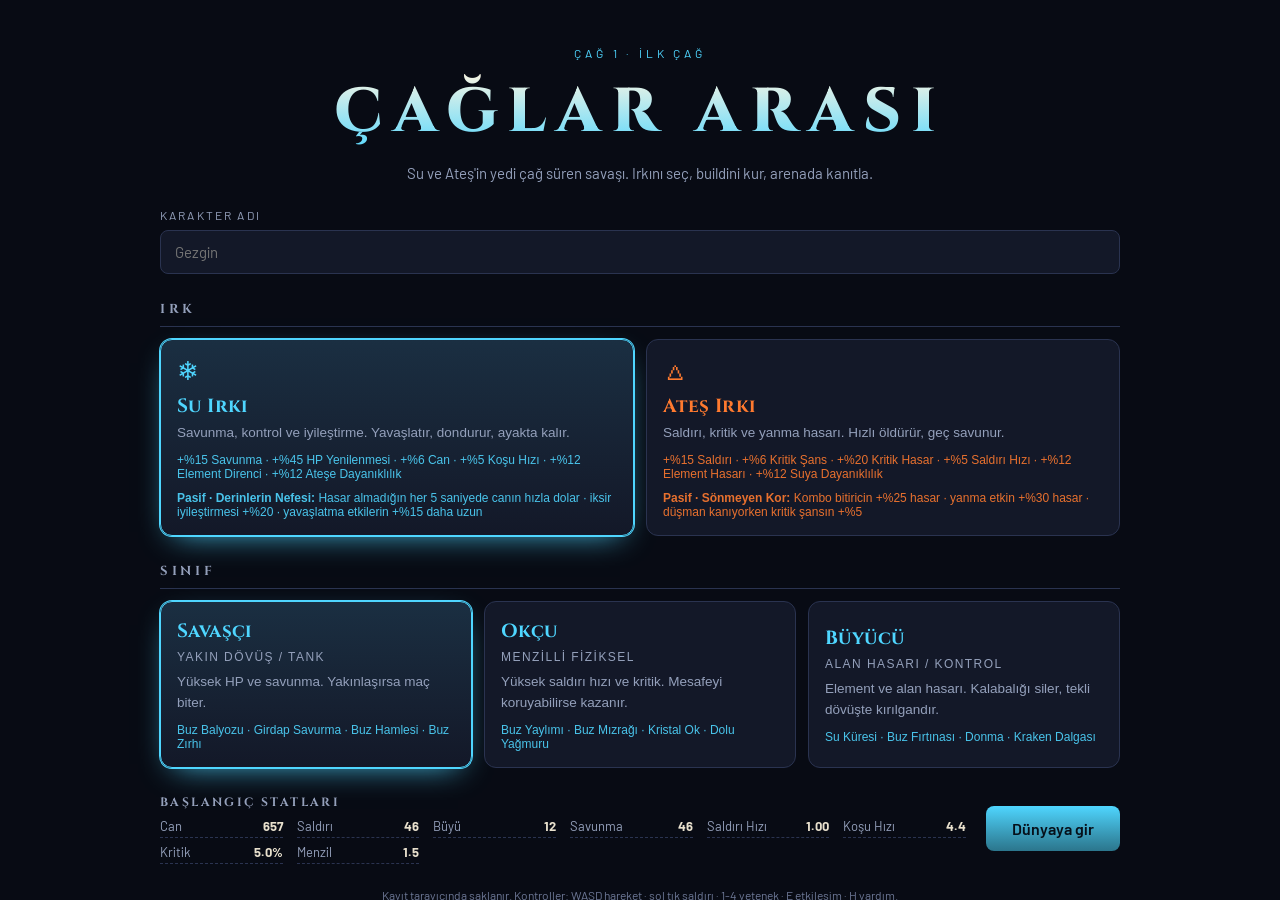
==== index.html @ 26c1616d "Update index.html" ====
<!DOCTYPE html>
<html lang="tr">
<head>
<meta charset="UTF-8">
<meta name="viewport" content="width=device-width, initial-scale=1, maximum-scale=1, user-scalable=no, viewport-fit=cover">
<title>Çağlar Arası — Su ve Ateş</title>
<link rel="preconnect" href="https://fonts.googleapis.com">
<link rel="preconnect" href="https://fonts.gstatic.com" crossorigin>
<link href="https://fonts.googleapis.com/css2?family=Cinzel:wght@600;800&family=Barlow:wght@400;500;600;700;800&display=swap" rel="stylesheet">
<style>
/* =============================================================
   style.css — Çağlar Arası
   Palet: obsidyen zemin, parşömen yazı, ırk rengi vurgu
   ============================================================= */

:root {
  --bg: #080b14;
  --bg2: #0e1220;
  --panel: #131828;
  --panel2: #1a2033;
  --line: #2a3350;
  --ink: #e8e0cd;
  --dim: #94a0bb;
  --gold: #e8c04a;
  --danger: #ff4d6d;
  --good: #8fd45c;
  --warn: #ffab3a;
  --accent: #4fd6ff;

  --r-common: #b8b8b8;
  --r-uncommon: #69c76a;
  --r-rare: #4aa3ff;
  --r-epic: #b06cff;
  --r-legendary: #ffa93a;
  --r-mythic: #ff4d6d;

  --font-d: 'Cinzel', Georgia, serif;
  --font-b: 'Barlow', system-ui, -apple-system, sans-serif;
}

* { box-sizing: border-box; margin: 0; padding: 0; }
html, body { height: 100%; }
body {
  background: var(--bg);
  color: var(--ink);
  font-family: var(--font-b);
  overflow: hidden;
  -webkit-tap-highlight-color: transparent;
}
.hidden { display: none !important; }
.dim { color: var(--dim); }
.small { font-size: 12px; }
h1, h2, h3, h4 { font-family: var(--font-d); letter-spacing: .02em; }

/* ---------------- Butonlar ---------------- */
.btn {
  font-family: var(--font-b); font-weight: 600; font-size: 14px;
  color: var(--ink); background: var(--panel2);
  border: 1px solid var(--line); border-radius: 8px;
  padding: 9px 14px; cursor: pointer; transition: .15s;
}
.btn:hover:not(:disabled) { background: #222a42; border-color: var(--accent); }
.btn:disabled { opacity: .4; cursor: not-allowed; }
.btn.primary { background: linear-gradient(180deg, var(--accent), color-mix(in srgb, var(--accent) 55%, #000)); color: #06101a; border: none; }
.btn.primary:hover:not(:disabled) { filter: brightness(1.12); }
.btn.ghost { background: transparent; }
.btn.danger { border-color: #5a2233; color: #ff8ea3; }
.btn.big { font-size: 16px; padding: 13px 26px; }
button:focus-visible, input:focus-visible { outline: 2px solid var(--accent); outline-offset: 2px; }

/* =============================================================
   1) KARAKTER OLUŞTURMA
   ============================================================= */
.screen { height: 100%; overflow-y: auto; }
.create-wrap {
  max-width: 1000px; margin: 0 auto; padding: 46px 20px 60px;
}
.create-head { text-align: center; margin-bottom: 26px; }
.eyebrow {
  font-size: 12px; letter-spacing: .32em; text-transform: uppercase;
  color: var(--accent); margin-bottom: 10px;
}
.create-head h1 {
  font-size: clamp(34px, 7vw, 62px); font-weight: 800; letter-spacing: .16em;
  background: linear-gradient(180deg, #fff6e2, var(--accent));
  -webkit-background-clip: text; background-clip: text; color: transparent;
}
.create-head .sub { color: var(--dim); margin-top: 10px; font-size: 15px; }

.continue {
  display: flex; align-items: center; justify-content: space-between; gap: 16px;
  background: var(--panel); border: 1px solid var(--line); border-left: 3px solid var(--gold);
  border-radius: 10px; padding: 14px 18px; margin-bottom: 22px;
}
.continue h3 { font-size: 18px; }

.field { margin-bottom: 24px; }
.field label { display: block; font-size: 12px; letter-spacing: .18em; text-transform: uppercase; color: var(--dim); margin-bottom: 8px; }
.field input, .row input {
  width: 100%; background: var(--panel); border: 1px solid var(--line); color: var(--ink);
  border-radius: 8px; padding: 12px 14px; font-family: var(--font-b); font-size: 15px;
}
.step {
  font-size: 13px; letter-spacing: .28em; text-transform: uppercase;
  color: var(--dim); margin: 26px 0 12px;
  border-bottom: 1px solid var(--line); padding-bottom: 8px;
}
.picks { display: grid; gap: 12px; }
.picks.two { grid-template-columns: repeat(auto-fit, minmax(260px, 1fr)); }
.picks.three { grid-template-columns: repeat(auto-fit, minmax(220px, 1fr)); }
.pick {
  text-align: left; background: var(--panel); border: 1px solid var(--line);
  border-radius: 12px; padding: 16px; color: var(--ink); cursor: pointer; transition: .16s;
}
.pick:hover { border-color: var(--c); transform: translateY(-2px); }
.pick.on { border-color: var(--c); box-shadow: 0 0 0 1px var(--c), 0 10px 30px -14px var(--c); background: linear-gradient(180deg, color-mix(in srgb, var(--c) 12%, var(--panel)), var(--panel)); }
.pick .glyph { font-size: 26px; color: var(--c); display: block; margin-bottom: 6px; }
.pick h3 { font-size: 19px; color: var(--c); margin-bottom: 4px; }
.pick .role { font-size: 12px; letter-spacing: .12em; text-transform: uppercase; color: var(--dim); margin-bottom: 6px; }
.pick p { font-size: 13.5px; color: var(--dim); line-height: 1.5; }
.pick .bonus { display: block; margin-top: 10px; font-size: 12px; color: var(--c); opacity: .9; }

.create-foot {
  display: flex; align-items: center; justify-content: space-between; gap: 20px;
  margin-top: 26px; flex-wrap: wrap;
}
.preview { flex: 1; min-width: 260px; }
.preview h4 { font-size: 12px; letter-spacing: .2em; text-transform: uppercase; color: var(--dim); margin-bottom: 8px; }
.pv-stats { display: grid; grid-template-columns: repeat(auto-fit, minmax(110px, 1fr)); gap: 6px 14px; }
.pv-stats div { display: flex; justify-content: space-between; font-size: 13px; border-bottom: 1px dashed var(--line); padding-bottom: 3px; }
.pv-stats span { color: var(--dim); }
.note { margin-top: 24px; font-size: 12px; color: #6d7896; text-align: center; }

/* =============================================================
   2) OYUN EKRANI
   ============================================================= */
#screen-game { position: fixed; inset: 0; }
#game { width: 100%; height: 100%; display: block; cursor: crosshair; }

#hud { position: absolute; inset: 0; pointer-events: none; font-size: 13px; }
#hud button, #hud input { pointer-events: auto; }

/* --- Sol üst oyuncu paneli --- */
.hud-player {
  position: absolute; top: 12px; left: 12px; display: flex; gap: 10px;
  background: rgba(12,16,28,.78); border: 1px solid var(--line); border-radius: 12px;
  padding: 10px; backdrop-filter: blur(6px); min-width: 268px;
}
.portrait {
  width: 46px; height: 46px; border-radius: 10px; flex: none;
  background: radial-gradient(circle at 50% 30%, color-mix(in srgb, var(--accent) 60%, #000), #0b1020);
  border: 1px solid var(--accent); display: grid; place-items: center;
  font-family: var(--font-d); font-weight: 800; font-size: 12px; color: var(--ink);
}
.pbars { flex: 1; display: flex; flex-direction: column; gap: 4px; }
.pname { display: flex; justify-content: space-between; align-items: baseline; }
.pname b { font-family: var(--font-d); font-size: 14px; }
.pname span { font-size: 11px; color: var(--dim); }
.bar { position: relative; height: 13px; background: #0a0e18; border: 1px solid var(--line); border-radius: 4px; overflow: hidden; }
.bar span { position: absolute; inset: 0; display: grid; place-items: center; font-size: 10px; font-weight: 700; text-shadow: 0 1px 2px #000; }
.bar .fill { height: 100%; transition: width .18s; }
.bar.hp .fill { background: linear-gradient(90deg, #d8324a, #ff6a5c); }
.bar.xp { height: 7px; }
.bar.xp .fill { background: linear-gradient(90deg, #3a7fd0, #7fc4ff); }
.bar.mana { height: 5px; }
.bar.mana .fill { background: linear-gradient(90deg, #6a4fd0, #b06cff); }

/* --- Üst kaynak & menü --- */
.hud-top {
  position: absolute; top: 12px; left: 50%; transform: translateX(-50%);
  display: flex; align-items: center; gap: 8px;
  background: rgba(12,16,28,.78); border: 1px solid var(--line);
  border-radius: 12px; padding: 7px 10px; backdrop-filter: blur(6px);
}
.res { display: flex; align-items: center; gap: 6px; font-weight: 700; padding: 0 6px; }
.res.age { font-family: var(--font-d); font-size: 12px; color: var(--gold); border-left: 1px solid var(--line); padding-left: 12px; }
.ic { width: 12px; height: 12px; border-radius: 3px; display: inline-block; }
.ic.gold { background: linear-gradient(135deg, #ffe9a8, var(--gold)); }
.ic.mat { background: linear-gradient(135deg, #a8e6ff, #4a90c9); }
.menu { display: flex; gap: 4px; margin-left: 6px; border-left: 1px solid var(--line); padding-left: 10px; }
.menu button {
  position: relative; background: transparent; border: 1px solid transparent; color: var(--dim);
  font-family: var(--font-b); font-weight: 600; font-size: 12.5px;
  padding: 6px 10px; border-radius: 7px; cursor: pointer; transition: .14s;
}
.menu button:hover { color: var(--ink); background: var(--panel2); border-color: var(--line); }
.dot {
  position: absolute; top: -4px; right: -4px; min-width: 16px; height: 16px;
  background: var(--gold); color: #0b1020; border-radius: 8px;
  font-size: 10px; font-weight: 800; display: grid; place-items: center; padding: 0 4px;
}

/* --- Sağ: mini harita + görev --- */
.hud-right { position: absolute; top: 12px; right: 12px; width: 168px; }
.minibox { background: rgba(12,16,28,.78); border: 1px solid var(--line); border-radius: 12px; padding: 8px; }
#minimap { width: 150px; height: 150px; display: block; border-radius: 6px; }
#zone-name { text-align: center; font-family: var(--font-d); font-size: 12px; margin-top: 6px; color: var(--accent); }
#quest-tracker { margin-top: 8px; display: flex; flex-direction: column; gap: 4px; }
.qt {
  background: rgba(12,16,28,.7); border-left: 2px solid var(--accent);
  padding: 5px 8px; border-radius: 0 6px 6px 0; display: flex; justify-content: space-between; gap: 8px;
  font-size: 11.5px;
}
.qt.done { border-left-color: var(--good); color: var(--good); }
.qt-num { color: var(--dim); font-weight: 700; }
.qt-empty { font-size: 11px; color: #616c88; padding: 4px 8px; }

/* --- Boss & PvP barları --- */
#boss-bar {
  position: absolute; top: 74px; left: 50%; transform: translateX(-50%);
  width: min(560px, 80vw); background: rgba(12,16,28,.82);
  border: 1px solid #4a2333; border-radius: 10px; padding: 8px 12px;
}
.bb-name { font-family: var(--font-d); font-size: 14px; margin-bottom: 5px; display: flex; justify-content: space-between; }
.bb-name span { font-family: var(--font-b); font-size: 11px; color: var(--dim); }
.bar.big { height: 15px; }
.fill.boss { background: linear-gradient(90deg, #8a1030, var(--danger)); }

#pvp-bar {
  position: absolute; top: 12px; left: 50%; transform: translateX(-50%);
  display: flex; align-items: center; gap: 14px;
  background: rgba(12,16,28,.85); border: 1px solid var(--line);
  border-radius: 12px; padding: 10px 16px; width: min(680px, 92vw);
}
.pvp-side { flex: 1; }
.pvp-side.right { text-align: right; }
.pn { font-family: var(--font-d); font-size: 13px; margin-bottom: 4px; }
.fill.ally { background: linear-gradient(90deg, #2f7fd0, #7fc4ff); }
.fill.foe { background: linear-gradient(90deg, #ff6a3a, #ffab3a); }
.pvp-timer { font-family: var(--font-d); font-size: 20px; text-align: center; line-height: 1; }
.pvp-timer span { display: block; font-size: 10px; color: var(--dim); letter-spacing: .2em; }

/* --- Etkileşim ipucu --- */
#interact-hint {
  position: absolute; bottom: 132px; left: 50%; transform: translateX(-50%);
  background: rgba(12,16,28,.85); border: 1px solid var(--accent);
  border-radius: 8px; padding: 7px 14px; font-size: 13px;
}
#interact-hint b {
  display: inline-block; background: var(--accent); color: #06101a;
  border-radius: 4px; padding: 1px 6px; margin-right: 6px; font-size: 11px;
}

/* --- Yetenek çubuğu --- */
#skillbar {
  position: absolute; bottom: 16px; left: 50%; transform: translateX(-50%);
  display: flex; gap: 8px;
}
.skill {
  position: relative; width: 74px; height: 66px; overflow: hidden;
  background: rgba(16,21,36,.9); border: 1px solid var(--line); border-radius: 10px;
  color: var(--ink); cursor: pointer; display: flex; flex-direction: column;
  justify-content: flex-end; padding: 6px; transition: .14s;
}
.skill:hover { border-color: var(--accent); }
.skill.nomana { opacity: .55; }
.skill .key {
  position: absolute; top: 4px; left: 6px; font-size: 10px; font-weight: 800;
  color: var(--accent); letter-spacing: .06em;
}
.skill .mana { position: absolute; top: 4px; right: 6px; font-size: 10px; color: #b06cff; font-weight: 700; }
.skill .count { position: absolute; top: 4px; right: 6px; font-size: 11px; color: var(--good); font-weight: 800; }
.skill .sname { font-size: 11px; font-weight: 600; line-height: 1.15; text-align: left; }
.skill .cd { position: absolute; left: 0; bottom: 0; width: 100%; height: 0%; background: rgba(4,7,14,.72); transition: height .1s linear; }
.skill .cd-text { position: absolute; inset: 0; display: grid; place-items: center; font-size: 18px; font-weight: 800; color: #fff; }
.skill.util { width: 60px; }
.skill.util .sname { font-size: 10.5px; color: var(--dim); }

/* --- Joystick (dokunmatik) --- */
#joystick {
  position: absolute; bottom: 96px; left: 26px; width: 112px; height: 112px;
  border-radius: 50%; border: 1px solid var(--line); background: rgba(12,16,28,.4);
  display: none; pointer-events: auto; touch-action: none;
}
#joy-knob {
  position: absolute; left: 50%; top: 50%; width: 46px; height: 46px; margin: -23px 0 0 -23px;
  border-radius: 50%; background: rgba(120,160,220,.35); border: 1px solid var(--accent);
}

/* --- Toast --- */
#toasts { position: absolute; bottom: 100px; right: 16px; display: flex; flex-direction: column; gap: 6px; align-items: flex-end; }
.toast {
  background: rgba(12,16,28,.92); border: 1px solid var(--line); border-left: 3px solid var(--accent);
  border-radius: 6px; padding: 8px 12px; font-size: 12.5px; max-width: 300px;
  animation: slidein .25s ease; transition: opacity .35s, transform .35s;
}
.toast-good { border-left-color: var(--good); }
.toast-warn { border-left-color: var(--warn); }
.toast.out { opacity: 0; transform: translateX(20px); }
@keyframes slidein { from { opacity: 0; transform: translateX(24px); } }

/* =============================================================
   3) PANELLER (modal)
   ============================================================= */
#modal-layer {
  position: absolute; inset: 0; background: rgba(4,6,12,.72);
  display: grid; place-items: center; padding: 20px; z-index: 30; pointer-events: auto;
  backdrop-filter: blur(3px);
}
.modal {
  width: min(620px, 100%); max-height: 86vh; display: flex; flex-direction: column;
  background: var(--panel); border: 1px solid var(--line); border-radius: 14px;
  box-shadow: 0 30px 80px -30px #000;
}
.modal.wide { width: min(920px, 100%); }
.modal-head {
  display: flex; align-items: center; justify-content: space-between;
  padding: 14px 18px; border-bottom: 1px solid var(--line);
}
.modal-head h2 { font-size: 19px; }
.modal-head .pill, .pill {
  font-family: var(--font-b); font-size: 11px; font-weight: 700; color: var(--accent);
  background: color-mix(in srgb, var(--accent) 15%, transparent);
  border-radius: 20px; padding: 2px 9px; margin-left: 8px;
}
.close { background: none; border: none; color: var(--dim); font-size: 18px; cursor: pointer; }
.close:hover { color: var(--ink); }
.modal-body { padding: 16px 18px 20px; overflow-y: auto; }
.modal h4 { font-size: 12px; letter-spacing: .18em; text-transform: uppercase; color: var(--dim); margin: 16px 0 8px; }
.modal h4:first-child { margin-top: 0; }

/* --- Karakter paneli --- */
.char-grid { display: grid; grid-template-columns: 1fr 1fr; gap: 22px; }
.ident { display: flex; gap: 12px; align-items: center; margin-bottom: 6px; }
.ident-badge {
  width: 52px; height: 52px; border-radius: 12px; display: grid; place-items: center;
  font-family: var(--font-d); font-weight: 800; font-size: 20px;
  background: radial-gradient(circle at 50% 30%, color-mix(in srgb, var(--c) 55%, #000), #0b1020);
  border: 1px solid var(--c);
}
.ident h3 { font-size: 18px; }
.ident p { font-size: 12.5px; color: var(--dim); }
.stats { display: grid; grid-template-columns: 1fr 1fr; gap: 4px 16px; }
.strow { display: flex; justify-content: space-between; font-size: 12.5px; border-bottom: 1px dashed var(--line); padding: 3px 0; }
.strow span { color: var(--dim); }
.alloc { display: flex; flex-direction: column; gap: 5px; margin-bottom: 12px; }
.alrow { display: grid; grid-template-columns: 1fr auto auto auto; gap: 6px; align-items: center; font-size: 12.5px; }
.alname .cap { font-style: normal; font-size: 10px; color: #66718c; margin-left: 4px; }
.alpts { font-weight: 800; color: var(--accent); min-width: 22px; text-align: right; }
.mini {
  background: var(--panel2); border: 1px solid var(--line); color: var(--ink);
  border-radius: 6px; padding: 3px 8px; font-size: 11px; font-weight: 700; cursor: pointer;
}
.mini:disabled { opacity: .35; cursor: not-allowed; }
.eqgrid { display: grid; grid-template-columns: 1fr 1fr; gap: 6px; }
.eqslot {
  text-align: left; background: var(--panel2); border: 1px solid var(--line);
  border-radius: 8px; padding: 7px 9px; cursor: pointer; color: var(--ink);
}
.eqslot .eqname { display: block; font-size: 10px; letter-spacing: .1em; text-transform: uppercase; color: var(--dim); }
.eqslot b { font-size: 12.5px; display: block; }
.eqslot i { font-size: 10.5px; color: var(--dim); font-style: normal; }
.eqslot.empty b { color: #5b6580; }

/* Nadirlik renkleri */
.r-common { border-color: color-mix(in srgb, var(--r-common) 45%, var(--line)); }
.r-uncommon { border-color: var(--r-uncommon); }
.r-rare { border-color: var(--r-rare); }
.r-epic { border-color: var(--r-epic); }
.r-legendary { border-color: var(--r-legendary); box-shadow: 0 0 14px -6px var(--r-legendary); }
.r-mythic { border-color: var(--r-mythic); box-shadow: 0 0 16px -5px var(--r-mythic); }

/* --- Envanter --- */
.inv-wrap { display: grid; gap: 14px; }
.icells, .mcells { display: grid; grid-template-columns: repeat(auto-fill, minmax(150px, 1fr)); gap: 6px; }
.icell, .mcell {
  text-align: left; background: var(--panel2); border: 1px solid var(--line);
  border-radius: 8px; padding: 8px; cursor: pointer; color: var(--ink); transition: .14s;
}
.icell:hover, .mcell:hover { transform: translateY(-2px); background: #202742; }
.ic-slot { display: block; font-size: 9.5px; letter-spacing: .12em; text-transform: uppercase; color: var(--dim); }
.ic-name { display: block; font-size: 12.5px; font-weight: 600; line-height: 1.2; margin: 2px 0; }
.ic-lv, .ic-price { font-size: 11px; color: var(--gold); }
.matbox { background: var(--panel2); border: 1px solid var(--line); border-radius: 10px; padding: 12px; }
.mat { display: flex; align-items: center; gap: 8px; font-size: 12.5px; padding: 3px 0; }
.mat i { width: 10px; height: 10px; border-radius: 3px; }
.mat b { margin-left: auto; }
.inv-actions { display: flex; align-items: center; gap: 12px; flex-wrap: wrap; font-size: 12px; }

/* --- Item popup --- */
.itempop-layer { position: fixed; inset: 0; background: rgba(4,6,12,.6); display: grid; place-items: center; z-index: 50; padding: 20px; }
.itempop {
  width: min(400px, 100%); background: var(--panel); border: 1px solid var(--line);
  border-radius: 12px; padding: 18px; box-shadow: 0 24px 60px -24px #000;
}
.itempop h3 { font-size: 18px; margin-bottom: 4px; }
.istats { margin: 12px 0; display: flex; flex-direction: column; gap: 3px; }
.istat { display: flex; gap: 8px; font-size: 12.5px; border-bottom: 1px dashed var(--line); padding-bottom: 3px; }
.istat span { color: var(--dim); flex: 1; }
.istat b { color: var(--ink); }
.istat i { font-style: normal; font-weight: 700; font-size: 11.5px; }
.istat .up { color: var(--good); }
.istat .down { color: #ff7a8a; }
.ip-actions { display: flex; gap: 8px; flex-wrap: wrap; margin-top: 14px; }

/* --- Market --- */
.shop-top { display: flex; justify-content: space-between; align-items: center; gap: 12px; margin-bottom: 14px; flex-wrap: wrap; }
.shop-top .btn { margin-left: 6px; }

/* --- Craft --- */
.craft { display: flex; flex-direction: column; gap: 10px; }
.recipe {
  display: flex; justify-content: space-between; align-items: center; gap: 14px;
  background: var(--panel2); border: 1px solid var(--line); border-radius: 10px; padding: 12px 14px;
}
.recipe h4 { margin: 0 0 3px; font-size: 15px; letter-spacing: 0; text-transform: none; color: var(--ink); }
.mats { display: flex; flex-wrap: wrap; gap: 8px; margin-top: 6px; font-size: 11.5px; }
.mats .ok { color: var(--good); }
.mats .no { color: #ff7a8a; }

/* --- Görevler --- */
.quests { display: flex; flex-direction: column; gap: 10px; }
.questrow {
  display: flex; justify-content: space-between; align-items: center; gap: 14px;
  background: var(--panel2); border: 1px solid var(--line); border-radius: 10px; padding: 12px 14px;
}
.questrow h4 { margin: 0 0 4px; font-size: 14.5px; letter-spacing: 0; text-transform: none; color: var(--ink); }
.questrow .bar { margin-top: 7px; width: 240px; max-width: 44vw; height: 6px; }
.questrow .fill { background: linear-gradient(90deg, var(--accent), #fff); }
.questrow.done { border-color: var(--good); }

/* --- Çağlar --- */
.ages { display: flex; flex-direction: column; gap: 6px; }
.agerow {
  display: flex; align-items: center; gap: 14px; padding: 10px 12px;
  background: var(--panel2); border: 1px solid var(--line); border-radius: 10px; opacity: .55;
}
.agerow.unlocked { opacity: 1; }
.agerow.current { border-color: var(--gold); box-shadow: 0 0 18px -10px var(--gold); }
.agemark {
  width: 38px; height: 38px; flex: none; border-radius: 10px; display: grid; place-items: center;
  font-family: var(--font-d); font-weight: 800; background: color-mix(in srgb, var(--c) 25%, #0b1020);
  border: 1px solid var(--c); color: var(--c);
}
.agerow h4 { margin: 0; font-size: 15px; letter-spacing: 0; text-transform: none; color: var(--ink); }
.agestate { margin-left: auto; font-size: 11px; color: var(--dim); }
.agefoot { margin-top: 14px; display: flex; justify-content: space-between; align-items: center; gap: 14px; flex-wrap: wrap; }

/* --- Depo --- */
.storage { display: grid; grid-template-columns: 1fr 1fr; gap: 18px; }

/* --- PvP --- */
.pvp-panel { display: flex; flex-direction: column; gap: 16px; }
.rankbox {
  display: flex; align-items: center; gap: 18px; padding: 14px 18px;
  background: linear-gradient(90deg, color-mix(in srgb, var(--c) 14%, var(--panel2)), var(--panel2));
  border: 1px solid var(--c); border-radius: 12px;
}
.rankname { font-family: var(--font-d); font-size: 24px; color: var(--c); }
.mmr { font-weight: 700; }
.wl { margin-left: auto; color: var(--dim); }
.pvp-actions { display: flex; flex-direction: column; gap: 14px; }
.duel { background: var(--panel2); border: 1px solid var(--line); border-radius: 10px; padding: 12px 14px; }
.duel .row { display: flex; gap: 8px; margin: 8px 0; }
.mm-status { display: flex; align-items: center; gap: 10px; font-size: 13px; color: var(--accent); }
.spin {
  width: 14px; height: 14px; border-radius: 50%; border: 2px solid color-mix(in srgb, var(--accent) 30%, transparent);
  border-top-color: var(--accent); animation: spin .7s linear infinite;
}
@keyframes spin { to { transform: rotate(360deg); } }

.result { text-align: center; padding: 10px 0; }
.rbig { font-family: var(--font-d); font-size: 30px; margin-bottom: 16px; }
.result.win .rbig { color: var(--good); }
.result.lose .rbig { color: var(--danger); }
.rrew { display: flex; justify-content: center; gap: 26px; margin-bottom: 14px; }
.rrew div { display: flex; flex-direction: column; }
.rrew span { font-size: 11px; color: var(--dim); letter-spacing: .12em; text-transform: uppercase; }
.rrew b { font-size: 20px; font-family: var(--font-d); }
.result .ip-actions { justify-content: center; }

/* --- Yardım --- */
.keys { display: grid; grid-template-columns: repeat(auto-fit, minmax(200px, 1fr)); gap: 6px; font-size: 13px; }
.keys div { background: var(--panel2); border: 1px solid var(--line); border-radius: 7px; padding: 7px 10px; }
.keys b { color: var(--accent); margin-right: 6px; }

/* =============================================================
   4) RESPONSIVE / MOBİL
   ============================================================= */

@media (prefers-reduced-motion: reduce) {
  * { animation-duration: .01ms !important; transition-duration: .01ms !important; }
}


/* ===== KOMBO GÖSTERGESİ ===== */
#combo-ind{
  position:absolute; left:50%; top:26%; transform:translateX(-50%);
  text-align:center; pointer-events:none; z-index:6;
  font-family:'Cinzel',serif; letter-spacing:.06em;
  text-shadow:0 2px 14px rgba(0,0,0,.85);
}
#combo-ind b{ display:block; font-size:30px; color:var(--accent); line-height:1; }
#combo-ind span{ font-size:11px; opacity:.65; letter-spacing:.22em; text-transform:uppercase; }
#combo-ind.finish b{ font-size:38px; color:#ffd66b; }
#combo-ind.pop{ animation:comboPop .28s ease-out; }
@keyframes comboPop{
  0%{ transform:translateX(-50%) scale(.6); opacity:0; }
  55%{ transform:translateX(-50%) scale(1.16); opacity:1; }
  100%{ transform:translateX(-50%) scale(1); opacity:1; }
}

/* ===== İKSİR BUTONLARI ===== */
.skill.pot .count{ background:var(--pot); color:#0b0f18; font-weight:800; }
.skill.pot.empty{ opacity:.42; filter:grayscale(.7); }
.skill.auto{ min-width:56px; }
.skill.auto .count{ font-size:9px; letter-spacing:.08em; background:#2b3444; color:#8c97ab; }
.skill.auto.on .count{ background:#2f7d52; color:#dcffe9; }

/* ===== MARKET İKSİR TEZGÂHI ===== */
.potion-shop{ display:grid; gap:8px; margin-bottom:14px; }
.pot-row{
  display:flex; align-items:center; justify-content:space-between; gap:12px;
  padding:10px 12px; border-radius:10px;
  background:linear-gradient(90deg, color-mix(in srgb, var(--pot) 14%, transparent), transparent 65%);
  border:1px solid color-mix(in srgb, var(--pot) 35%, transparent);
}
.pot-info b{ display:block; color:var(--pot); font-size:14px; }
.pot-info span{ font-size:11.5px; opacity:.7; }
.pot-buy{ display:flex; gap:6px; flex-wrap:wrap; }
.btn.small{ padding:6px 10px; font-size:11.5px; }

/* ===== EFSUN ROZETİ ===== */
.ench{ font-size:11.5px; margin:-4px 0 8px; }
.ench.yes{ color:#c9a6ff; }
.ench.no{ color:#7b8496; }
.ench-dot{ color:#c9a6ff; font-style:normal; }

@media (max-width:860px){
  #combo-ind b{ font-size:24px; }
  .pot-row{ flex-direction:column; align-items:stretch; }
}

/* ===== IRK PASİFİ ===== */
.race-passive{
  margin:10px 0 14px; padding:10px 12px; border-radius:10px;
  border:1px solid color-mix(in srgb, var(--c) 32%, transparent);
  background:linear-gradient(90deg, color-mix(in srgb, var(--c) 12%, transparent), transparent 70%);
}
.race-passive b{ display:block; color:var(--c); font-size:13px; margin-bottom:3px; }
.race-passive span{ font-size:11.5px; opacity:.75; line-height:1.5; }
.pick-card .bonus.passive{ display:block; margin-top:6px; opacity:.62; font-size:10.5px; line-height:1.45; }

/* ===== MARKET KADEME SEKMELERİ ===== */
.tier-tabs{ display:flex; gap:6px; flex-wrap:wrap; margin-bottom:8px; }
.tier-tab{
  flex:1 1 110px; padding:7px 9px; border-radius:9px; cursor:pointer; text-align:left;
  background:#141a26; border:1px solid #263043; color:#e8e0cd;
  font-family:'Barlow',system-ui,sans-serif; transition:.15s;
}
.tier-tab b{ display:block; font-size:12px; color:var(--tc); }
.tier-tab span{ font-size:10px; opacity:.6; letter-spacing:.04em; }
.tier-tab:hover{ border-color:var(--tc); }
.tier-tab.on{ background:linear-gradient(180deg, color-mix(in srgb, var(--tc) 22%, transparent), transparent); border-color:var(--tc); }
.tier-tab.locked{ opacity:.5; }
.tier-tab.locked b::after{ content:' 🔒'; font-size:10px; }
.tier-note{ font-size:11.5px; opacity:.72; margin:0 0 12px; }
.tier-note.warn{ color:#ffcf7a; opacity:.95; }
.mcell.ench{ box-shadow:inset 0 0 0 1px rgba(201,166,255,.35); }
.istat.rare b{ color:#c9a6ff; }
.rare-tag{
  font-style:normal; font-size:8.5px; letter-spacing:.1em; text-transform:uppercase;
  color:#c9a6ff; border:1px solid rgba(201,166,255,.4); border-radius:4px; padding:0 3px; margin-left:4px;
}

/* ===== ÜZERİNDEKİ EKİPMAN (envanter) ===== */
.worn-box{ margin-bottom:14px; }
.worn-box h4{ margin:0 0 8px; }
.worn-grid{ display:grid; grid-template-columns:repeat(auto-fill,minmax(190px,1fr)); gap:8px; }
.worn{
  padding:9px 10px; border-radius:10px; text-align:left; cursor:pointer;
  background:#111725; border:1px solid #26304a; transition:.15s;
}
.worn:hover{ border-color:#4a5a80; transform:translateY(-1px); }
.worn.empty{ opacity:.45; cursor:default; }
.worn .wslot{ display:block; font-size:9.5px; letter-spacing:.14em; text-transform:uppercase; opacity:.55; }
.worn b{ display:block; font-size:12.5px; margin:2px 0 3px; line-height:1.25; }
.worn .wmeta{ display:block; font-size:10px; opacity:.55; margin-bottom:5px; }
.wstats{ display:flex; flex-wrap:wrap; gap:3px 8px; }
.wstats i{ font-style:normal; font-size:10.5px; opacity:.78; }
.wstats i b{ display:inline; font-size:10.5px; color:#e8e0cd; }
.wstats i.rare, .wstats i.rare b{ color:#c9a6ff; opacity:1; }
.worn.r-uncommon{ border-color:#3f6b40; } .worn.r-rare{ border-color:#2f5f96; }
.worn.r-epic{ border-color:#6b40a0; } .worn.r-legendary{ border-color:#a06a20; }
.worn.r-mythic{ border-color:#a03048; }

/* ===== YETENEK PANELİ ===== */
.skills-wrap{ display:flex; flex-direction:column; gap:12px; }
.skgrid{ display:grid; grid-template-columns:repeat(auto-fill,minmax(240px,1fr)); gap:10px; }
.skcard{
  padding:12px; border-radius:12px; background:#111725;
  border:1px solid color-mix(in srgb, var(--c) 28%, #26304a);
}
.skhead{ display:flex; align-items:center; gap:9px; margin-bottom:7px; }
.skkey{
  width:26px; height:26px; flex:0 0 26px; display:grid; place-items:center;
  border-radius:7px; background:color-mix(in srgb, var(--c) 22%, transparent);
  border:1px solid var(--c); color:var(--c); font-weight:800; font-size:13px;
}
.skhead b{ display:block; font-family:'Cinzel',serif; font-size:13.5px; color:var(--c); }
.skhow{ font-size:11.5px; margin:0 0 4px; line-height:1.5; }
.skrows{ margin:8px 0; border-top:1px solid #1e2637; padding-top:7px; }
.skrow{ display:flex; justify-content:space-between; gap:8px; font-size:11px; padding:2px 0; }
.skrow span{ opacity:.6; }
.skcard h5{ margin:8px 0 4px; font-size:10px; letter-spacing:.14em; text-transform:uppercase; opacity:.5; }
.skeff{ margin:0; padding-left:15px; }
.skeff li{ font-size:11px; line-height:1.55; opacity:.85; }
.skinfo{
  padding:11px 13px; border-radius:11px;
  border:1px solid color-mix(in srgb, var(--c) 30%, transparent);
  background:linear-gradient(90deg, color-mix(in srgb, var(--c) 12%, transparent), transparent 70%);
}
.skinfo b{ color:var(--c); font-size:13px; }
.skinfo p{ margin:4px 0 0; font-size:11.5px; line-height:1.6; opacity:.82; }


/* =============================================================
   MOBİL — tam ekran sığdırma ve dokunmatik kontroller
   ============================================================= */

/* Tarayıcı çubukları yüzünden kesilmesin: dvh + güvenli alan */
html, body { height: 100%; height: 100dvh; overscroll-behavior: none; }
body { position: fixed; inset: 0; width: 100%; touch-action: manipulation; }
#screen-game { inset: 0; height: 100dvh; }
#game { touch-action: none; }
#hud { padding: env(safe-area-inset-top) env(safe-area-inset-right) env(safe-area-inset-bottom) env(safe-area-inset-left); }

/* Karakter oluşturma ekranı küçük ekranda kaydırılabilir */
#screen-create { overflow-y: auto; -webkit-overflow-scrolling: touch; }

/* --- Dokunmatik aksiyon tuşları --- */
#touch-actions{
  position:absolute; right:calc(16px + env(safe-area-inset-right));
  bottom:calc(104px + env(safe-area-inset-bottom));
  display:none; align-items:flex-end; gap:10px; pointer-events:auto; z-index:8;
}
.tbtn{
  border-radius:50%; border:1px solid var(--line); background:rgba(16,21,36,.86);
  color:var(--ink); display:grid; place-items:center; touch-action:none;
  font-size:22px; font-weight:700; -webkit-user-select:none; user-select:none;
  box-shadow:0 6px 18px -8px #000;
}
.tbtn.big{ width:86px; height:86px; font-size:34px; border-color:var(--accent); color:var(--accent);
  background:radial-gradient(circle at 50% 35%, color-mix(in srgb, var(--accent) 26%, transparent), rgba(16,21,36,.9)); }
.tbtn.small{ width:54px; height:54px; font-size:18px; }
.tbtn:active{ transform:scale(.93); filter:brightness(1.25); }

/* --- Mobil menü düğmesi --- */
#menu-toggle{
  position:absolute; top:calc(10px + env(safe-area-inset-top)); right:calc(10px + env(safe-area-inset-right));
  display:none; width:42px; height:42px; border-radius:11px; z-index:12;
  background:rgba(12,16,28,.85); border:1px solid var(--line); color:var(--ink); font-size:19px;
  pointer-events:auto;
}

/* Dokunmatik cihazlarda joystick her zaman görünür */
body.is-touch #joystick,
body.is-touch #touch-actions{ display:flex; }
body.is-touch #joystick{ display:block; }
body.is-touch #game{ cursor:default; }

/* ================= DAR EKRAN DÜZENİ ================= */
@media (max-width: 900px), (pointer: coarse) and (max-width: 1100px) {
  .char-grid, .storage, .inv-wrap { grid-template-columns: 1fr; }

  /* Sol üst: küçük oyuncu paneli */
  .hud-player{ top:calc(8px + env(safe-area-inset-top)); left:calc(8px + env(safe-area-inset-left));
    min-width:0; width:min(52vw,240px); gap:7px; padding:6px 8px; transform:scale(.92); transform-origin:top left; }

  /* Üst: kaynak barı küçülür, menü gizlenip ☰ ile açılır */
  .hud-top{ top:calc(74px + env(safe-area-inset-top)); left:calc(8px + env(safe-area-inset-left)); transform:none;
    padding:4px 8px; font-size:11.5px; gap:4px; border-radius:10px; }
  .res.age{ display:none; }
  #menu-toggle{ display:block; }
  .menu{
    position:fixed; top:calc(58px + env(safe-area-inset-top)); right:calc(10px + env(safe-area-inset-right));
    flex-direction:column; gap:4px; margin:0; padding:8px; border:1px solid var(--line);
    background:rgba(12,16,28,.95); border-radius:12px; z-index:11;
    display:none; box-shadow:0 20px 40px -20px #000;
  }
  body.menu-open .menu{ display:flex; }
  .menu button{ font-size:14px; padding:10px 14px; text-align:left; min-width:132px; }

  /* Sağ: mini harita küçülür, görev takibi gizlenir */
  .hud-right{ top:calc(8px + env(safe-area-inset-top)); right:calc(58px + env(safe-area-inset-right)); width:96px; }
  #minimap{ width:88px; height:88px; }
  #zone-name{ font-size:10.5px; margin-top:3px; }
  #quest-tracker{ display:none; }

  /* Yetenek çubuğu: en altta tam genişlik, yatay kaydırmalı tek sıra */
  #skillbar{
    left:0; right:0; transform:none; justify-content:flex-start;
    bottom:calc(6px + env(safe-area-inset-bottom));
    padding:0 10px; gap:6px; flex-wrap:nowrap;
    overflow-x:auto; overflow-y:hidden; scrollbar-width:none;
    -webkit-overflow-scrolling:touch;
  }
  #skillbar::-webkit-scrollbar{ display:none; }
  .skill{ width:56px; height:52px; flex:0 0 auto; padding:4px; border-radius:9px; }
  .skill .sname{ font-size:9px; }
  .skill .key{ font-size:8.5px; top:3px; left:4px; }
  .skill .mana, .skill .count{ font-size:9px; top:3px; right:4px; }
  .skill.util{ width:48px; }
  .skill.auto{ width:54px; min-width:0; }
  body.is-touch #btn-dash{ display:none; }        /* ayrı dash tuşu var */

  /* Joystick sol altta, aksiyon tuşları sağ altta — yetenek çubuğunun üstünde */
  #joystick{ bottom:calc(72px + env(safe-area-inset-bottom)); left:calc(16px + env(safe-area-inset-left));
    width:104px; height:104px; }
  #touch-actions{ bottom:calc(72px + env(safe-area-inset-bottom)); right:calc(14px + env(safe-area-inset-right)); }

  #toasts{ bottom:calc(190px + env(safe-area-inset-bottom)); right:10px; }
  .toast{ font-size:11.5px; padding:6px 10px; max-width:62vw; }
  #interact-hint{ bottom:calc(192px + env(safe-area-inset-bottom)); }
  #combo-ind{ top:16%; }
  #combo-ind b{ font-size:26px; }
  #boss-bar, #pvp-bar{ top:calc(96px + env(safe-area-inset-top)); width:min(88vw,420px); }

  /* Paneller tam ekran ve kaydırılabilir */
  #modal-layer{ padding:0; }
  .modal, .modal.wide{
    width:100%; max-width:100%; height:100dvh; max-height:100dvh; border-radius:0; border:none;
    padding-top:env(safe-area-inset-top); padding-bottom:env(safe-area-inset-bottom);
  }
  .modal-body{ padding:12px 12px 24px; -webkit-overflow-scrolling:touch; }
  .modal-head{ padding:10px 12px; }
  .modal-head h2{ font-size:16px; }
  #modal-close{ width:40px; height:40px; font-size:20px; }

  /* Panel içi ızgaralar tek/iki sütuna */
  .icells{ grid-template-columns:repeat(auto-fill,minmax(46%,1fr)); }
  .worn-grid, .skgrid, .eqgrid{ grid-template-columns:1fr; }
  .mcells{ grid-template-columns:repeat(auto-fill,minmax(46%,1fr)); }
  .tier-tab{ flex:1 1 46%; }
  .itempop{ width:min(94vw,420px); max-height:86dvh; overflow-y:auto; }
  .btn{ padding:11px 14px; }          /* dokunmatik hedef büyütme */
  .mini{ min-width:38px; min-height:32px; }

  /* Karakter oluşturma dar ekranda tek sütun */
  .picks.two, .picks.three{ grid-template-columns:1fr; }
  .create-wrap{ padding:18px 14px calc(28px + env(safe-area-inset-bottom)); }
  .create-head h1{ font-size:30px; }
}

/* =============================================================
   YATAY (landscape) TELEFON
   Dikey alan çok az; ekran dört köşeye bölünür ve hiçbir öğe
   bir diğerinin üstüne binmez.
     sol üst  : oyuncu paneli + kaynaklar
     sağ üst  : ☰ menü, altında mini harita
     sol alt  : joystick        sağ alt : aksiyon tuşları
     alt orta : yetenek çubuğu (ikisinin arasında)
   ============================================================= */
@media (max-height: 520px) and (pointer: coarse) {
  /* --- sol üst --- */
  .hud-player{
    top:calc(6px + env(safe-area-inset-top)); left:calc(6px + env(safe-area-inset-left));
    transform:scale(.76); transform-origin:top left; width:min(46vw,250px);
  }
  /* oyuncu paneli .76 ölçekte ~190px genişlik + ~50px yükseklik kaplar;
     kaynak barı onun SAĞINA yerleşir, altına değil (üst üste binmesin) */
  .hud-top{
    top:calc(6px + env(safe-area-inset-top));
    left:calc(202px + env(safe-area-inset-left));
    right:auto; bottom:auto; transform:none;
    padding:3px 7px; font-size:10.5px; gap:3px; border-radius:9px;
  }

  /* --- sağ üst --- */
  #menu-toggle{ width:38px; height:38px; font-size:17px;
    top:calc(6px + env(safe-area-inset-top)); right:calc(6px + env(safe-area-inset-right)); }
  .hud-right{ top:calc(50px + env(safe-area-inset-top)); right:calc(6px + env(safe-area-inset-right)); width:78px; }
  #minimap{ width:70px; height:70px; }
  #zone-name{ font-size:9px; margin-top:2px; }
  .minibox{ padding:5px; }
  .menu{ top:calc(50px + env(safe-area-inset-top)); max-height:calc(100dvh - 70px); overflow-y:auto; }
  .menu button{ font-size:12.5px; padding:7px 11px; min-width:112px; }

  /* --- sol alt / sağ alt --- */
  #joystick{ width:86px; height:86px;
    bottom:calc(52px + env(safe-area-inset-bottom)); left:calc(10px + env(safe-area-inset-left)); }
  #touch-actions{ bottom:calc(52px + env(safe-area-inset-bottom));
    right:calc(10px + env(safe-area-inset-right)); gap:8px; }
  .tbtn.big{ width:64px; height:64px; font-size:25px; }
  .tbtn.small{ width:42px; height:42px; font-size:15px; }

  /* --- alt orta: yetenek çubuğu joystick ile tuşların ARASINDA --- */
  #skillbar{
    bottom:calc(5px + env(safe-area-inset-bottom));
    left:calc(106px + env(safe-area-inset-left));
    right:calc(180px + env(safe-area-inset-right));
    padding:0; gap:5px; justify-content:flex-start;
  }
  .skill{ width:46px; height:42px; padding:3px; }
  .skill .sname{ font-size:8px; }

  /* --- bildirimler ve ipuçları: boş kalan orta şeride --- */
  #toasts{ bottom:calc(126px + env(safe-area-inset-bottom)); right:calc(10px + env(safe-area-inset-right));
    top:auto; max-width:32vw; }
  .toast{ font-size:10.5px; padding:5px 9px; max-width:32vw; }
  /* etkileşim ipucu joystick ile tuşların arasındaki boşlukta */
  #interact-hint{ bottom:calc(56px + env(safe-area-inset-bottom)); }
  /* kombo göstergesi karakterin üstünde kalsın (alt şeritle karışmasın) */
  #combo-ind{ top:28%; bottom:auto; }
  #combo-ind b{ font-size:20px; }
  #combo-ind.finish b{ font-size:25px; }
  /* üst şeridin (oyuncu paneli + kaynaklar) hemen ALTINDA, ortada */
  #boss-bar, #pvp-bar{
    top:calc(58px + env(safe-area-inset-top)); left:50%; transform:translateX(-50%);
    width:min(44vw,320px); padding:5px 10px; font-size:11px;
  }
  .bb-name{ font-size:12px; margin-bottom:3px; }
  .pvp-side{ font-size:11px; }

  /* --- paneller: yatayda iki sütun daha verimli --- */
  .modal-head{ padding:7px 12px; }
  .modal-head h2{ font-size:15px; }
  .modal-body{ padding:10px 12px 16px; }
  .icells, .mcells{ grid-template-columns:repeat(auto-fill,minmax(30%,1fr)); }
  .worn-grid, .skgrid{ grid-template-columns:repeat(auto-fill,minmax(240px,1fr)); }
  .char-grid, .storage{ grid-template-columns:1fr 1fr; }
  .tier-tab{ flex:1 1 30%; }
}

</style>
</head>
<body>

<!-- =========================================================
     1) KARAKTER OLUŞTURMA
     ========================================================= -->
<section id="screen-create" class="screen">
  <div class="create-wrap">
    <header class="create-head">
      <p class="eyebrow">Çağ 1 · İlk Çağ</p>
      <h1>ÇAĞLAR ARASI</h1>
      <p class="sub">Su ve Ateş'in yedi çağ süren savaşı. Irkını seç, buildini kur, arenada kanıtla.</p>
    </header>

    <div id="continue-box" class="continue hidden"></div>

    <div class="field">
      <label for="char-name">Karakter adı</label>
      <input id="char-name" maxlength="14" placeholder="Gezgin" autocomplete="off">
    </div>

    <h2 class="step">Irk</h2>
    <div id="race-list" class="picks two"></div>

    <h2 class="step">Sınıf</h2>
    <div id="class-list" class="picks three"></div>

    <div class="create-foot">
      <div id="preview" class="preview"></div>
      <button id="btn-start" class="btn primary big">Dünyaya gir</button>
    </div>

    <p class="note">Kayıt tarayıcında saklanır. Kontroller: WASD hareket · sol tık saldırı · 1-4 yetenek · E etkileşim · H yardım.</p>
  </div>
</section>

<!-- =========================================================
     2) OYUN
     ========================================================= -->
<div id="screen-game" class="hidden">
  <canvas id="game"></canvas>

  <div id="hud">
    <!-- Sol üst: karakter -->
    <div class="hud-player">
      <div class="portrait"><span id="p-level">Lv 1</span></div>
      <div class="pbars">
        <div class="pname"><b id="p-name">—</b><span id="p-class">—</span></div>
        <div class="bar hp"><div class="fill" id="hp-fill"></div><span id="hp-text"></span></div>
        <div class="bar xp"><div class="fill" id="xp-fill"></div><span id="xp-text"></span></div>
        <div class="bar mana"><div class="fill" id="mana-fill"></div></div>
      </div>
    </div>

    <!-- Üst: kaynaklar + menü -->
    <div class="hud-top">
      <div class="res"><i class="ic gold"></i><span id="res-gold">0</span></div>
      <div class="res"><i class="ic mat"></i><span id="res-mats">0</span></div>
      <div class="res age"><span id="res-age">İlk Çağ</span></div>
      <nav class="menu">
        <button data-panel="char" title="Karakter (C)">Karakter<span id="statpoint-dot" class="dot hidden">0</span></button>
        <button data-panel="inventory" title="Envanter (I)">Envanter</button>
        <button data-panel="skills" title="Yetenekler (Y)">Yetenek</button>
        <button data-panel="quest" title="Görevler (K)">Görev</button>
        <button data-panel="age" title="Çağlar (M)">Çağ</button>
        <button data-panel="pvp" title="PvP">PvP</button>
        <button data-panel="help" title="Yardım (H)">?</button>
      </nav>
    </div>

    <!-- Sağ: mini harita + görev takibi -->
    <div class="hud-right">
      <div class="minibox">
        <canvas id="minimap" width="150" height="150"></canvas>
        <div id="zone-name">—</div>
      </div>
      <div id="quest-tracker"></div>
    </div>

    <!-- Boss / PvP barları -->
    <div id="boss-bar" class="hidden"></div>
    <div id="pvp-bar" class="hidden"></div>

    <!-- Etkileşim ipucu -->
    <div id="interact-hint" class="hidden"></div>
    <div id="combo-ind" class="hidden"></div>

    <!-- Alt: yetenek çubuğu -->
    <div id="skillbar"></div>

    <!-- Mobil joystick -->
    <div id="joystick"><div id="joy-knob"></div></div>

    <!-- Mobil aksiyon tuşları -->
    <div id="touch-actions">
      <button id="tb-interact" class="tbtn small" aria-label="Etkileşim">E</button>
      <button id="tb-dash" class="tbtn small" aria-label="Sıçra">⇉</button>
      <button id="tb-attack" class="tbtn big" aria-label="Saldır">⚔</button>
    </div>

    <!-- Mobil menü aç/kapat -->
    <button id="menu-toggle" aria-label="Menü">☰</button>

    <div id="toasts"></div>
  </div>

  <!-- Panel katmanı -->
  <div id="modal-layer" class="hidden"><div id="modal" class="modal"></div></div>
</div>

<!-- =========================================================
     Betikler — yükleme sırası bağımlılığa göre
     ========================================================= -->
<script>
/* ===== js/utils.js ===== */
/* =============================================================
   utils.js — matematik, rastgelelik, biçimlendirme, event bus
   ============================================================= */

const U = {
  clamp(v, a, b) { return v < a ? a : (v > b ? b : v); },
  lerp(a, b, t) { return a + (b - a) * t; },
  rand(a = 0, b = 1) { return a + Math.random() * (b - a); },
  randInt(a, b) { return Math.floor(a + Math.random() * (b - a + 1)); },
  chance(p) { return Math.random() < p; },
  pick(arr) { return arr[Math.floor(Math.random() * arr.length)]; },

  weightedPick(list, weightKey = 'weight') {
    let total = 0;
    for (const it of list) total += it[weightKey];
    let r = Math.random() * total;
    for (const it of list) { r -= it[weightKey]; if (r <= 0) return it; }
    return list[list.length - 1];
  },

  dist(ax, ay, bx, by) { const dx = bx - ax, dy = by - ay; return Math.sqrt(dx * dx + dy * dy); },
  dist2(ax, ay, bx, by) { const dx = bx - ax, dy = by - ay; return dx * dx + dy * dy; },
  angle(ax, ay, bx, by) { return Math.atan2(by - ay, bx - ax); },

  uid() { return Math.random().toString(36).slice(2, 10) + Date.now().toString(36).slice(-4); },

  fmt(n) {
    n = Math.floor(n);
    return n.toString().replace(/\B(?=(\d{3})+(?!\d))/g, '.');
  },
  pct(v, d = 0) { return (v * 100).toFixed(d) + '%'; },

  /* Stat değerini okunur biçime çevirir */
  fmtStat(key, v) {
    const pctKeys = ['critChance', 'critDamage', 'penetration', 'elementDamage', 'elementRes',
                     'resSu', 'resAtes', 'dmgBoss', 'dmgMonster', 'dmgPlayer', 'dmgStone'];
    if (pctKeys.includes(key)) return (v >= 0 ? '+' : '') + (v * 100).toFixed(1) + '%';
    if (key === 'attackSpeed') return (v >= 0 ? '+' : '') + v.toFixed(2);
    if (key === 'moveSpeed' || key === 'hpRegen') return (v >= 0 ? '+' : '') + v.toFixed(1);
    return (v >= 0 ? '+' : '') + Math.round(v);
  },

  statName(key) {
    const map = {
      maxHp: 'Can', hpRegen: 'HP Yenilenmesi', attack: 'Saldırı Gücü', magic: 'Büyü Gücü',
      defense: 'Savunma', attackSpeed: 'Saldırı Hızı', moveSpeed: 'Koşu Hızı',
      critChance: 'Kritik Şans', critDamage: 'Kritik Hasar', penetration: 'Delici Vuruş',
      range: 'Menzil', elementDamage: 'Element Hasarı', elementRes: 'Element Direnci',
      resSu: 'Suya Karşı Dayanıklılık', resAtes: 'Ateşe Karşı Dayanıklılık',
      dmgBoss: "Boss'a Karşı Güçlü", dmgMonster: 'Canavara Karşı Güçlü',
      dmgPlayer: 'Oyuncuya Karşı Güçlü', dmgStone: 'Maden Taşına Karşı Güçlü'
    };
    return map[key] || key;
  },

  /* Basit yayın-abone sistemi (görev takibi, UI güncellemesi) */
  bus: {
    _h: {},
    on(evt, fn) { (this._h[evt] = this._h[evt] || []).push(fn); },
    emit(evt, data) { (this._h[evt] || []).forEach(fn => fn(data)); }
  },

  /* Nokta bir daire içinde mi */
  inCircle(px, py, cx, cy, r) { return U.dist2(px, py, cx, cy) <= r * r; },

  /* Açı farkı (-PI..PI) */
  angleDiff(a, b) {
    let d = b - a;
    while (d > Math.PI) d -= Math.PI * 2;
    while (d < -Math.PI) d += Math.PI * 2;
    return d;
  },

  now() { return performance.now() / 1000; }
};

;
/* ===== js/data.js ===== */
/* =============================================================
   data.js — TÜM OYUN VERİSİ (data-driven tasarım)
   Kod içine sabit değer gömülmez; denge buradan ayarlanır.
   ============================================================= */

const GameData = {

  /* ---------------- IRKLAR ---------------- */
  RACES: {
    su: {
      id: 'su', name: 'Su Irkı', element: 'su',
      colors: { primary: '#4fd6ff', dark: '#0f4c6b', light: '#d7f6ff', aura: '#7ce9ff' },
      desc: 'Savunma, kontrol ve iyileştirme. Yavaşlatır, dondurur, ayakta kalır.',
      bonus: { defense: 0.15, hpRegen: 0.45, moveSpeed: 0.05, elementRes: 0.12, resAtes: 0.12, maxHp: 0.06 },
      bonusText: '+%15 Savunma · +%45 HP Yenilenmesi · +%6 Can · +%5 Koşu Hızı · +%12 Element Direnci · +%12 Ateşe Dayanıklılık',
      /* Pasif: hasar almayınca hızlı toparlanır, iksirler daha çok iyileştirir */
      passive: {
        name: 'Derinlerin Nefesi',
        text: 'Hasar almadığın her 5 saniyede canın hızla dolar · iksir iyileştirmesi +%20 · yavaşlatma etkilerin +%15 daha uzun',
        regenMul: 1.9, potionMul: 1.20, slowDurMul: 1.15
      }
    },
    ates: {
      id: 'ates', name: 'Ateş Irkı', element: 'ates',
      colors: { primary: '#ff7a2f', dark: '#6b1f0f', light: '#ffd9a8', aura: '#ffb347' },
      desc: 'Saldırı, kritik ve yanma hasarı. Hızlı öldürür, geç savunur.',
      bonus: { attack: 0.15, critChance: 0.06, critDamage: 0.20, elementDamage: 0.12, resSu: 0.12, attackSpeed: 0.05 },
      bonusText: '+%15 Saldırı · +%6 Kritik Şans · +%20 Kritik Hasar · +%5 Saldırı Hızı · +%12 Element Hasarı · +%12 Suya Dayanıklılık',
      /* Pasif: kombo bitiricisi ve yanma hasarı güçlenir */
      passive: {
        name: 'Sönmeyen Kor',
        text: 'Kombo bitiricin +%25 hasar · yanma etkin +%30 hasar · düşman kanıyorken kritik şansın +%5',
        finisherMul: 1.25, burnMul: 1.30, critVsBurning: 0.05
      }
    }
  },

  /* ---------------- SINIFLAR ---------------- */
  CLASSES: {
    savasci: {
      id: 'savasci', name: 'Savaşçı', role: 'Yakın Dövüş / Tank',
      desc: 'Yüksek HP ve savunma. Yakınlaşırsa maç biter.',
      base: { maxHp: 620, attack: 46, magic: 12, defense: 40, attackSpeed: 1.00,
              moveSpeed: 4.2, critChance: 0.05, critDamage: 1.5, penetration: 0.05, range: 1.5 },
      growth: { maxHp: 52, attack: 4.6, magic: 1.0, defense: 3.6 },
      damageStat: 'attack',
      skills: ['gucluVurus', 'donerSaldiri', 'kalkanDarbesi', 'ofke']
    },
    okcu: {
      id: 'okcu', name: 'Okçu', role: 'Menzilli Fiziksel',
      desc: 'Yüksek saldırı hızı ve kritik. Mesafeyi koruyabilirse kazanır.',
      base: { maxHp: 430, attack: 52, magic: 14, defense: 22, attackSpeed: 1.35,
              moveSpeed: 4.6, critChance: 0.10, critDamage: 1.6, penetration: 0.10, range: 7.5 },
      growth: { maxHp: 32, attack: 5.4, magic: 1.2, defense: 1.9 },
      damageStat: 'attack',
      skills: ['cokluOk', 'deliciOk', 'kritikOk', 'okYagmuru']
    },
    buyucu: {
      id: 'buyucu', name: 'Büyücü', role: 'Alan Hasarı / Kontrol',
      desc: 'Element ve alan hasarı. Kalabalığı siler, tekli dövüşte kırılgandır.',
      base: { maxHp: 460, attack: 22, magic: 58, defense: 24, attackSpeed: 1.05,
              moveSpeed: 4.3, critChance: 0.07, critDamage: 1.55, penetration: 0.06, range: 6.5 },
      growth: { maxHp: 34, attack: 1.4, magic: 5.8, defense: 2.1 },
      damageStat: 'magic',
      skills: ['elementTopu', 'alanBuyusu', 'kontrolBuyusu', 'ultimate']
    }
  },

  /* ---------------- YETENEKLER ----------------
     type: melee | projectile | area | dash | buff
     Su/Ateş varyantı isim ve efekt olarak ayrışır.        */
  SKILLS: {
    gucluVurus: {
      name: { su: 'Buz Balyozu', ates: 'Alev Balyozu' }, type: 'melee',
      mult: 2.35, cd: 4.5, mana: 18, radius: 2.4, arc: 1.5,
      effect: { su: { slow: 0.35, dur: 2 }, ates: { burn: 0.35, dur: 3 } },
      desc: 'Önündeki dar alana ağır tek vuruş.'
    },
    donerSaldiri: {
      name: { su: 'Girdap Savurma', ates: 'Alev Kasırgası' }, type: 'area',
      mult: 1.55, cd: 8, mana: 26, radius: 3.2, hits: 3, tick: 0.35, self: true,
      effect: { su: { slow: 0.25, dur: 1.5 }, ates: { burn: 0.25, dur: 3 } },
      desc: 'Çevrende 3 vuruşluk dönen alan saldırısı.'
    },
    kalkanDarbesi: {
      name: { su: 'Buz Hamlesi', ates: 'Kor Hamlesi' }, type: 'dash',
      mult: 1.35, cd: 9, mana: 20, radius: 1.8, dashDist: 4.5,
      effect: { su: { stun: 1.1 }, ates: { stun: 0.7, burn: 0.3, dur: 3 } },
      desc: 'İleri atılır, çarptığını sersemletir.'
    },
    ofke: {
      name: { su: 'Buz Zırhı', ates: 'Öfke' }, type: 'buff',
      cd: 22, mana: 30, dur: 8,
      buff: { su: { defense: 0.55, hpRegen: 8 }, ates: { attack: 0.40, attackSpeed: 0.30 } },
      desc: 'Kısa süreli güçlü kişisel takviye.'
    },

    cokluOk: {
      name: { su: 'Buz Yaylımı', ates: 'Kor Yaylımı' }, type: 'projectile',
      mult: 0.85, cd: 5, mana: 18, count: 5, spread: 0.55, speed: 15, life: 0.8,
      effect: { su: { slow: 0.25, dur: 1.5 }, ates: { burn: 0.2, dur: 3 } },
      desc: 'Yelpaze şeklinde 5 ok.'
    },
    deliciOk: {
      name: { su: 'Buz Mızrağı', ates: 'Lav Mızrağı' }, type: 'projectile',
      mult: 2.1, cd: 7, mana: 22, count: 1, speed: 22, life: 1.1, pierce: 5, bonusPen: 0.35,
      desc: 'Düşmanları delip geçer, savunmayı yok sayar.'
    },
    kritikOk: {
      name: { su: 'Kristal Ok', ates: 'Patlayıcı Ok' }, type: 'projectile',
      mult: 2.0, cd: 9, mana: 24, count: 1, speed: 18, life: 1.2, forceCrit: true, splash: 2.2,
      effect: { su: { slow: 0.4, dur: 2 }, ates: { burn: 0.5, dur: 4 } },
      desc: 'Garantili kritik, isabet yerinde patlar.'
    },
    okYagmuru: {
      name: { su: 'Dolu Yağmuru', ates: 'Ateş Yağmuru' }, type: 'area',
      mult: 0.95, cd: 16, mana: 38, radius: 3.6, hits: 5, tick: 0.4, castRange: 8,
      effect: { su: { slow: 0.3, dur: 1.5 }, ates: { burn: 0.35, dur: 3 } },
      desc: 'İmleçteki bölgeye 5 dalga ok yağdırır.'
    },

    elementTopu: {
      name: { su: 'Su Küresi', ates: 'Ateş Topu' }, type: 'projectile',
      mult: 1.9, cd: 4, mana: 20, count: 1, speed: 12, life: 1.4, splash: 2.4,
      effect: { su: { slow: 0.3, dur: 2 }, ates: { burn: 0.4, dur: 3 } },
      desc: 'İsabet yerinde patlayan element küresi.'
    },
    alanBuyusu: {
      name: { su: 'Buz Fırtınası', ates: 'Meteor' }, type: 'area',
      mult: 1.25, cd: 12, mana: 34, radius: 3.4, hits: 4, tick: 0.5, castRange: 7.5,
      effect: { su: { slow: 0.45, dur: 2 }, ates: { burn: 0.45, dur: 4 } },
      desc: 'Hedef bölgeye uzun süreli alan hasarı.'
    },
    kontrolBuyusu: {
      name: { su: 'Donma', ates: 'Alev Duvarı' }, type: 'area',
      mult: 0.7, cd: 14, mana: 30, radius: 3.0, hits: 2, tick: 0.5, castRange: 6,
      effect: { su: { stun: 1.6 }, ates: { burn: 0.6, dur: 5, slow: 0.3, dur2: 2 } },
      heal: { su: 0.18, ates: 0 },
      desc: 'Kontrol büyüsü. Su ırkı ayrıca kendini iyileştirir.'
    },
    ultimate: {
      name: { su: 'Kraken Dalgası', ates: 'Ejderha Nefesi' }, type: 'area',
      mult: 3.4, cd: 30, mana: 60, radius: 4.6, hits: 1, self: true,
      effect: { su: { slow: 0.5, dur: 3 }, ates: { burn: 0.8, dur: 5 } },
      desc: 'Çevrendeki her şeyi süpüren ultimate.'
    }
  },

  /* ---------------- STAT DAĞITIMI ----------------
     Level başına 5 puan. Her puanın etkisi + soft-cap. */
  ALLOC: [
    { key: 'maxHp',       name: 'Can (HP)',        per: 34,    fmt: 'flat' },
    { key: 'attack',      name: 'Saldırı Gücü',    per: 5.2,   fmt: 'flat' },
    { key: 'magic',       name: 'Büyü Gücü',       per: 5.2,   fmt: 'flat' },
    { key: 'defense',     name: 'Savunma',         per: 3.4,   fmt: 'flat' },
    { key: 'critChance',  name: 'Kritik Şans',     per: 0.006, fmt: 'pct' },
    { key: 'critDamage',  name: 'Kritik Hasar',    per: 0.03,  fmt: 'pct' },
    { key: 'penetration', name: 'Delici Vuruş',    per: 0.005, fmt: 'pct' },
    { key: 'attackSpeed', name: 'Saldırı Hızı',    per: 0.012, fmt: 'x' },
    { key: 'moveSpeed',   name: 'Koşu Hızı',       per: 0.03,  fmt: 'flat1' }
  ],

  /* Soft-cap: eşiği aşan kısım %35 verim. Sert tavan: hard. */
  SOFTCAP: {
    critChance:  { soft: 0.50, rate: 0.35, hard: 0.75 },
    penetration: { soft: 0.40, rate: 0.35, hard: 0.65 },
    attackSpeed: { soft: 1.80, rate: 0.35, hard: 2.50 },
    moveSpeed:   { soft: 6.00, rate: 0.30, hard: 7.50 },
    critDamage:  { soft: 3.00, rate: 0.40, hard: 4.50 },
    elementRes:  { soft: 0.50, rate: 0.30, hard: 0.75 },
    resSu:       { soft: 0.40, rate: 0.30, hard: 0.65 },
    resAtes:     { soft: 0.40, rate: 0.30, hard: 0.65 },
    dmgBoss:     { soft: 0.45, rate: 0.30, hard: 0.80 },
    dmgMonster:  { soft: 0.45, rate: 0.30, hard: 0.80 },
    dmgPlayer:   { soft: 0.35, rate: 0.30, hard: 0.60 },
    dmgStone:    { soft: 0.55, rate: 0.30, hard: 0.95 }
  },

  /* ---------------- DENGE / FORMÜL SABİTLERİ ---------------- */
  BALANCE: {
    statPointsPerLevel: 5,
    maxLevel: 100,
    defenseK: 110,             // savunma azaltma sabiti
    defensePerLevel: 16,
    elementAdvantage: 0.20,    // karşıt elemente +%20
    variance: 0.05,            // ±%5 hasar sapması
    manaMax: 100,
    manaRegen: 6.5,            // saniyede
    potionHeal: 0.35,          // max HP yüzdesi
    potionCd: 8,
    dashCd: 3.2,
    monsterAtkMul: 1.6,        // yaratık saldırısı çarpanı (tek noktadan denge)
    dashDist: 3.6,
    respawnTime: 3,
    xpCurve: (lv) => Math.floor(55 * Math.pow(lv, 1.62) + 70 * lv),
    goldSellRate: 0.30,
    pvpMatchTime: 120,

    /* --- Kombo (saldırıya basılı tut) ---
       Ardışık vuruşlar zincirlenir; 3. vuruş bitirici (daha geniş + sert). */
    combo: {
      window: 1.15,                 // zincirin kopmadan önceki bekleme süresi (sn)
      mults: [1.00, 1.20, 1.60],    // vuruş çarpanları
      speed: [1.00, 0.80, 0.70],    // sonraki vuruş bekleme çarpanı (hızlanır)
      radiusBonus: [0, 0.15, 0.55], // bitiricinin menzili genişler
      arcBonus:    [0, 0.15, 0.85],
      finisherEffect: { su: { slow: 0.35, dur: 2 }, ates: { burn: 0.4, dur: 3 } }
    },

    /* --- Can yenilenmesi (Metin2 mantığı) --- */
    regen: {
      monsterCombat: 0.005,   // savaşırken saniyede max HP oranı
      monsterIdle:   0.075,   // aggro düşünce hızlı toparlanır
      bossCombat:    0.011,
      bossIdle:      0.10,
      playerIdle:    0.020,   // 5 sn hasar almadıysan
      idleDelay:     5
    },

    /* --- İksirler (markette satılır, basılı tutunca da içilir) --- */
    autoPotionAt: 0.45        // otomatik iksir eşiği (max HP oranı)
  },

  /* ---------------- İKSİRLER ---------------- */
  POTIONS: {
    kucuk: { id: 'kucuk', name: 'Küçük Can İksiri', heal: 0.22, cd: 1.1, price: 45,  bundle: 10, color: '#ff6b7d', key: 'Q' },
    buyuk: { id: 'buyuk', name: 'Büyük Can İksiri', heal: 0.55, cd: 5.0, price: 170, bundle: 5,  color: '#ff3d5a', key: 'R' },
    mana:  { id: 'mana',  name: 'Mana İksiri',      mana: 55,   cd: 6.0, price: 120, bundle: 5,  color: '#6ba8ff', key: 'F' }
  },

  /* ---------------- ÇAĞLAR ---------------- */
  AGES: [
    { id: 1, name: 'İlk Çağ',        reqLevel: 1,  reqBoss: 0, monLv: 1,  itemTier: 1, ground: '#2c3b30', accent: '#6f8f5f' },
    { id: 2, name: 'Kabileler Çağı', reqLevel: 8,  reqBoss: 1, monLv: 8,  itemTier: 2, ground: '#31402f', accent: '#8aa05a' },
    { id: 3, name: 'Antik Çağ',      reqLevel: 18, reqBoss: 2, monLv: 18, itemTier: 3, ground: '#3a3a2c', accent: '#b09a5c' },
    { id: 4, name: 'Orta Çağ',       reqLevel: 30, reqBoss: 3, monLv: 30, itemTier: 4, ground: '#33323f', accent: '#8f8fb0' },
    { id: 5, name: 'Krallıklar Çağı',reqLevel: 45, reqBoss: 4, monLv: 45, itemTier: 5, ground: '#2f3346', accent: '#7f9fd0' },
    { id: 6, name: 'Büyü Çağı',      reqLevel: 62, reqBoss: 5, monLv: 62, itemTier: 6, ground: '#33294a', accent: '#a97fd8' },
    { id: 7, name: 'Efsane Çağı',    reqLevel: 80, reqBoss: 6, monLv: 80, itemTier: 7, ground: '#42283a', accent: '#e0a04f' }
  ],

  /* ---------------- YARATIKLAR ---------------- */
  MONSTERS: {
    su: [
      { id: 'suGoblin', name: 'Su Goblini', tier: 'normal', hp: 105, atk: 15, def: 6, spd: 3.1, range: 1.2, aspd: 1.0, xp: 22, gold: 11, size: 0.55, color: '#57b6c9' },
      { id: 'buzKurdu', name: 'Buz Kurdu',  tier: 'normal', hp: 135, atk: 19, def: 8, spd: 4.3, range: 1.2, aspd: 1.2, xp: 30, gold: 14, size: 0.6,  color: '#8fd8ea' },
      { id: 'denizCanavari', name: 'Deniz Canavarı', tier: 'elite', hp: 300, atk: 27, def: 16, spd: 2.9, range: 5.5, aspd: 0.8, xp: 62, gold: 32, size: 0.8, color: '#2f7fa8', ranged: true },
      { id: 'buzGolemi', name: 'Buz Golemi', tier: 'elite', hp: 480, atk: 33, def: 28, spd: 2.3, range: 1.6, aspd: 0.7, xp: 84, gold: 45, size: 0.95, color: '#c9ecff' }
    ],
    ates: [
      { id: 'atesGoblin', name: 'Ateş Goblini', tier: 'normal', hp: 100, atk: 18, def: 5, spd: 3.3, range: 1.2, aspd: 1.1, xp: 23, gold: 12, size: 0.55, color: '#e07a3c' },
      { id: 'lavKurdu', name: 'Lav Kurdu', tier: 'normal', hp: 128, atk: 22, def: 7, spd: 4.5, range: 1.2, aspd: 1.25, xp: 31, gold: 15, size: 0.6, color: '#ff9a4a' },
      { id: 'alevSovalyesi', name: 'Alev Şövalyesi', tier: 'elite', hp: 360, atk: 34, def: 22, spd: 3.4, range: 1.7, aspd: 1.0, xp: 74, gold: 38, size: 0.8, color: '#c94f2a' },
      { id: 'lavGolemi', name: 'Lav Golemi', tier: 'elite', hp: 455, atk: 38, def: 24, spd: 2.4, range: 4.8, aspd: 0.75, xp: 86, gold: 46, size: 0.95, color: '#ff6a2a', ranged: true }
    ]
  },

  BOSSES: {
    su: {
      id: 'kraken', name: 'Kraken', element: 'su', color: '#1f6f9a', size: 1.6,
      hp: 2600, atk: 52, def: 34, spd: 2.6, range: 2.4, aspd: 0.8, xp: 900, gold: 700,
      phases: [
        { at: 1.00, name: 'Faz 1 — Derinlik', atkMul: 1.0, spdMul: 1.0, special: 'nova', specialCd: 9 },
        { at: 0.65, name: 'Faz 2 — Girdap',   atkMul: 1.2, spdMul: 1.15, special: 'volley', specialCd: 6 },
        { at: 0.30, name: 'Faz 3 — Kraken Öfkesi', atkMul: 1.45, spdMul: 1.3, special: 'both', specialCd: 4.5 }
      ]
    },
    ates: {
      id: 'ejderha', name: 'Ateş Ejderhası', element: 'ates', color: '#b83a1a', size: 1.7,
      hp: 2450, atk: 60, def: 30, spd: 2.7, range: 2.6, aspd: 0.85, xp: 950, gold: 730,
      phases: [
        { at: 1.00, name: 'Faz 1 — Pençe', atkMul: 1.0, spdMul: 1.0, special: 'volley', specialCd: 8 },
        { at: 0.65, name: 'Faz 2 — Alev Yağmuru', atkMul: 1.25, spdMul: 1.15, special: 'nova', specialCd: 6 },
        { at: 0.30, name: 'Faz 3 — Ejderha Nefesi', atkMul: 1.5, spdMul: 1.3, special: 'both', specialCd: 4 }
      ]
    }
  },

  /* ---------------- EKİPMAN ---------------- */
  SLOTS: [
    { key: 'weapon', name: 'Silah' },
    { key: 'helmet', name: 'Kask' },
    { key: 'chest',  name: 'Göğüslük' },
    { key: 'gloves', name: 'Eldiven' },
    { key: 'legs',   name: 'Pantolon' },
    { key: 'boots',  name: 'Ayakkabı' },
    { key: 'amulet', name: 'Kolye' },
    { key: 'ring',   name: 'Yüzük' },
    { key: 'shield', name: 'Kalkan' }
  ],

  WEAPON_NAMES: {
    savasci: ['Kılıç', 'Balta', 'Çift Elli Kılıç', 'Savaş Çekici'],
    okcu: ['Yay', 'Uzun Yay', 'Element Yayı', 'Avcı Yayı'],
    buyucu: ['Asa', 'Değnek', 'Element Asası', 'Kristal Asa']
  },

  ARMOR_PREFIX: {
    su: ['Buz', 'Kristal', 'Derin', 'Kar', 'Med', 'Girdap'],
    ates: ['Kor', 'Alev', 'Lav', 'Kül', 'Ejder', 'Volkan']
  },
  ARMOR_SUFFIX: ['Muhafızı', 'Avcısı', 'Ustası', 'Efendisi', 'Yıldızı', 'Kalıntısı'],

  /* ---------------- KUŞAM KADEMELERİ ----------------
     Her level aralığının kendi seti, kendi görünüm adı ve kendi güç çarpanı var.
     Markette yalnızca leveline uyan kademe satın alınabilir. */
  GEAR_TIERS: [
    { id: 1, name: 'Çırak Kuşamı', min: 1,  max: 9,   statMul: 1.00, priceMul: 1.0, color: '#9aa0a6',
      sets: { su: 'Çırak Buz',      ates: 'Çırak Kor' } },
    { id: 2, name: 'Bronz Kuşam',  min: 10, max: 19,  statMul: 1.10, priceMul: 1.4, color: '#c08a4a',
      sets: { su: 'Buzul Pulu',     ates: 'Kor Pulu' } },
    { id: 3, name: 'Gümüş Kuşam',  min: 20, max: 39,  statMul: 1.22, priceMul: 2.1, color: '#cbd5e2',
      sets: { su: 'Derin Akıntı',   ates: 'Alev Dili' } },
    { id: 4, name: 'Altın Kuşam',  min: 40, max: 59,  statMul: 1.36, priceMul: 3.2, color: '#ffcc55',
      sets: { su: 'Girdap Muhafızı', ates: 'Volkan Muhafızı' } },
    { id: 5, name: 'Ejder Kuşamı', min: 60, max: 79,  statMul: 1.52, priceMul: 4.8, color: '#b06cff',
      sets: { su: 'Kraken Zırhı',   ates: 'Ejder Zırhı' } },
    { id: 6, name: 'Kadim Kuşam',  min: 80, max: 100, statMul: 1.70, priceMul: 7.0, color: '#ff4d6d',
      sets: { su: 'Kadim Derinlik', ates: 'Kadim Alev' } }
  ],

  RARITY: [
    { id: 'common',    name: 'Common',    color: '#b8b8b8', mult: 1.00, affixes: 1, weight: 58 },
    { id: 'uncommon',  name: 'Uncommon',  color: '#69c76a', mult: 1.22, affixes: 2, weight: 25 },
    { id: 'rare',      name: 'Rare',      color: '#4aa3ff', mult: 1.50, affixes: 3, weight: 11 },
    { id: 'epic',      name: 'Epic',      color: '#b06cff', mult: 1.85, affixes: 4, weight: 4.4 },
    { id: 'legendary', name: 'Legendary', color: '#ffa93a', mult: 2.30, affixes: 5, weight: 1.4 },
    { id: 'mythic',    name: 'Mythic',    color: '#ff4d6d', mult: 3.00, affixes: 6, weight: 0.2 }
  ],

  /* Slot başına ana stat + roll aralığı (item level başına) */
  SLOT_MAIN: {
    weapon: { stat: 'attack',  base: 8,  per: 2.10 },
    helmet: { stat: 'defense', base: 5,  per: 0.85 },
    chest:  { stat: 'defense', base: 8,  per: 1.30 },
    gloves: { stat: 'defense', base: 3,  per: 0.55 },
    legs:   { stat: 'defense', base: 6,  per: 0.95 },
    boots:  { stat: 'defense', base: 3,  per: 0.50 },
    amulet: { stat: 'magic',   base: 5,  per: 1.15 },
    ring:   { stat: 'magic',   base: 4,  per: 0.95 },
    shield: { stat: 'defense', base: 9,  per: 1.45 }
  },

  AFFIXES: [
    { key: 'maxHp',       name: 'Can',            base: 22,   per: 6.5,  fmt: 'flat' },
    { key: 'attack',      name: 'Saldırı',        base: 4,    per: 1.05, fmt: 'flat' },
    { key: 'magic',       name: 'Büyü Gücü',      base: 4,    per: 1.05, fmt: 'flat' },
    { key: 'defense',     name: 'Savunma',        base: 3,    per: 0.70, fmt: 'flat' },
    { key: 'critChance',  name: 'Kritik Şans',    base: 0.012,per: 0.0012, fmt: 'pct' },
    { key: 'critDamage',  name: 'Kritik Hasar',   base: 0.05, per: 0.006,  fmt: 'pct' },
    { key: 'penetration', name: 'Delici Vuruş',   base: 0.010,per: 0.0010, fmt: 'pct' },
    { key: 'attackSpeed', name: 'Saldırı Hızı',   base: 0.02, per: 0.0022, fmt: 'x' },
    { key: 'moveSpeed',   name: 'Koşu Hızı',      base: 0.05, per: 0.006,  fmt: 'flat1' },
    { key: 'hpRegen',     name: 'HP Yenilenmesi', base: 1.2,  per: 0.25, fmt: 'flat1' },
    { key: 'elementDamage', name: 'Element Hasarı', base: 0.02, per: 0.0022, fmt: 'pct' },
    { key: 'elementRes',  name: 'Element Direnci',base: 0.02, per: 0.0020, fmt: 'pct' },
    { key: 'resSu',       name: 'Suya Karşı Dayanıklılık',   base: 0.025, per: 0.0026, fmt: 'pct' },
    { key: 'resAtes',     name: 'Ateşe Karşı Dayanıklılık',  base: 0.025, per: 0.0026, fmt: 'pct' },
    { key: 'dmgBoss',     name: "Boss'a Karşı Güçlü",        base: 0.030, per: 0.0030, fmt: 'pct' },
    { key: 'dmgMonster',  name: 'Canavara Karşı Güçlü',      base: 0.030, per: 0.0030, fmt: 'pct' },
    { key: 'dmgPlayer',   name: 'Oyuncuya Karşı Güçlü',      base: 0.022, per: 0.0022, fmt: 'pct' },
    { key: 'dmgStone',    name: 'Maden Taşına Karşı Güçlü',   base: 0.035, per: 0.0032, fmt: 'pct' }
  ],

  /* ---------------- NADİR EFSUNLAR ----------------
     Normal efsunlardan ayrı, daha değerli havuz. Boss hediyelerinde ve
     epic+ eşyalarda çıkar; markette satılan aynı eşyanın "farklı efsunlusu" budur. */
  RARE_AFFIXES: [
    { key: 'penetration', name: 'Delici Vuruş',                base: 0.030, per: 0.0022, fmt: 'pct', weight: 16 },
    { key: 'resSu',       name: 'Suya Karşı Dayanıklılık',     base: 0.045, per: 0.0030, fmt: 'pct', weight: 15 },
    { key: 'resAtes',     name: 'Ateşe Karşı Dayanıklılık',    base: 0.045, per: 0.0030, fmt: 'pct', weight: 15 },
    { key: 'dmgStone',    name: 'Maden Taşına Karşı Güçlü',    base: 0.060, per: 0.0042, fmt: 'pct', weight: 14 },
    { key: 'dmgMonster',  name: 'Canavara Karşı Güçlü',        base: 0.050, per: 0.0036, fmt: 'pct', weight: 14 },
    { key: 'dmgBoss',     name: "Boss'a Karşı Güçlü",          base: 0.045, per: 0.0034, fmt: 'pct', weight: 10 },
    { key: 'dmgPlayer',   name: 'Oyuncuya Karşı Güçlü',        base: 0.035, per: 0.0026, fmt: 'pct', weight: 8  },
    { key: 'critDamage',  name: 'Kritik Hasar',                base: 0.12,  per: 0.0090, fmt: 'pct', weight: 5  },
    { key: 'attackSpeed', name: 'Saldırı Hızı',                base: 0.05,  per: 0.0035, fmt: 'x',   weight: 3  }
  ],

  /* Nadir efsun sayısı: eşya nadirliğine göre */
  RARE_AFFIX_COUNT: { common: 0, uncommon: 0, rare: 1, epic: 1, legendary: 2, mythic: 3 },

  /* ---------------- EFSUN (enchant) ----------------
     Efsunsuz item = sadece ana stat. Efsunlu item = ana stat + ek efsunlar.
     Boss ganimetleri yüksek ihtimalle efsunludur. */
  ENCHANT: {
    baseChance: 0.42,        // normal ganimette efsunlu çıkma şansı
    bossChance: 0.90,        // boss ganimetinde
    marketChance: 0.55,
    prefix: 'Efsunlu',
    priceMul: 1.6
  },

  MATERIALS: {
    demir:      { name: 'Demir',          color: '#9aa0a6', zone: 'both' },
    deri:       { name: 'Deri',           color: '#a97a4a', zone: 'both' },
    buzKristali:{ name: 'Buz Kristali',   color: '#8fe6ff', zone: 'su' },
    atesTasi:   { name: 'Ateş Taşı',      color: '#ff8a4a', zone: 'ates' },
    krakenMuru: { name: 'Kraken Mürekkebi', color: '#3f6f9f', zone: 'boss_su' },
    ejderPulu:  { name: 'Ejderha Pulu',   color: '#e05a2a', zone: 'boss_ates' },
    maden:      { name: 'Maden Cevheri',  color: '#b98af0', zone: 'maden' }
  },

  /* Craft tarifleri — markete bağımsız çalışır */
  RECIPES: [
    { id: 'r_weapon', slot: 'weapon', name: 'Silah Dövümü', rarity: 'rare',
      cost: { gold: 400 }, mats: { demir: 8, deri: 4 } },
    { id: 'r_chest', slot: 'chest', name: 'Göğüslük Dövümü', rarity: 'rare',
      cost: { gold: 350 }, mats: { demir: 10, deri: 6 } },
    { id: 'r_elem', slot: 'amulet', name: 'Element Kolyesi', rarity: 'epic',
      cost: { gold: 900 }, mats: { buzKristali: 6, atesTasi: 6, demir: 6 } },
    { id: 'r_boss', slot: 'ring', name: 'Boss Yüzüğü', rarity: 'legendary',
      cost: { gold: 2500 }, mats: { krakenMuru: 3, ejderPulu: 3, demir: 15 } }
  ],

  /* ---------------- PVP RANK ---------------- */
  RANKS: [
    { name: 'Bronze', min: 0,    color: '#b87333' },
    { name: 'Silver', min: 300,  color: '#c0c0c0' },
    { name: 'Gold', min: 600,    color: '#e8c04a' },
    { name: 'Platinum', min: 900,color: '#7fe3d0' },
    { name: 'Diamond', min: 1250,color: '#7fc4ff' },
    { name: 'Master', min: 1600, color: '#c07fff' },
    { name: 'Grandmaster', min: 2000, color: '#ff7f9f' },
    { name: 'Legend', min: 2400, color: '#ffd15c' }
  ],

  /* ---------------- GÖREVLER ---------------- */
  QUEST_TEMPLATES: [
    { id: 'kill', text: (n) => `${n} yaratık öldür`, target: [8, 25], xp: 220, gold: 160 },
    { id: 'boss', text: (n) => `${n} boss öldür`, target: [1, 2], xp: 900, gold: 600 },
    { id: 'pvp',  text: (n) => `${n} PvP kazan`, target: [1, 3], xp: 500, gold: 380 },
    { id: 'gold', text: (n) => `${n} altın kazan`, target: [500, 2000], xp: 260, gold: 0 },
    { id: 'mat',  text: (n) => `${n} craft materyali topla`, target: [6, 18], xp: 300, gold: 200 },
    { id: 'stone', text: (n) => `${n} maden taşı kır`, target: [2, 5], xp: 700, gold: 480 }
  ],

  /* ---------------- HARİTALAR ---------------- */
  /* ---------------- MADEN TAŞLARI (Metin2 mantığı) ----------------
     Kazdıkça (vurdukça) içinden düşman dalgaları çıkar, kırılınca ganimet verir.
     Taşın elementi HER ZAMAN oyuncunun karşıtıdır. */
  ORES: [/* hp: taban değer · seconds: hedeflenen kazma süresi (oyuncunun gücüne göre ölçeklenir) */
    { id: 'cirak',  name: 'Çatlak Maden Taşı',  minLv: 1,  hp: 900,   def: 10, xp: 90,   gold: 60,   seconds: 18, waves: 2, perWave: 2, size: 1.15 },
    { id: 'bronz',  name: 'Bronz Damarı',       minLv: 10, hp: 2200,  def: 22, xp: 260,  gold: 150,  seconds: 22, waves: 3, perWave: 2, size: 1.25 },
    { id: 'gumus',  name: 'Gümüş Damarı',       minLv: 20, hp: 5200,  def: 40, xp: 700,  gold: 380,  seconds: 26, waves: 3, perWave: 3, size: 1.35 },
    { id: 'altin',  name: 'Altın Damarı',       minLv: 40, hp: 11000, def: 70, xp: 1800, gold: 950,  seconds: 30, waves: 4, perWave: 3, size: 1.45 },
    { id: 'ejder',  name: 'Ejder Damarı',       minLv: 60, hp: 21000, def: 105,xp: 4200, gold: 2100, seconds: 34, waves: 4, perWave: 4, size: 1.55 },
    { id: 'kadim',  name: 'Kadim Damar',        minLv: 80, hp: 38000, def: 150,xp: 9000, gold: 4500, seconds: 40, waves: 5, perWave: 4, size: 1.7  }
  ],

  MAPS: {
    city:     { name: 'Kadim Şehir', w: 30, h: 30, safe: true, ground: '#3a3f4d', accent: '#5c6478' },
    farm_su:  { name: 'Buz Vadisi',  w: 46, h: 46, safe: false, ground: '#1f3a4a', accent: '#3f7f9a', element: 'su', spawn: 16 },
    farm_ates:{ name: 'Lav Çölü',    w: 46, h: 46, safe: false, ground: '#3a2320', accent: '#8a4a2a', element: 'ates', spawn: 16 },
    boss_su:  { name: 'Kraken İni',  w: 26, h: 26, safe: false, ground: '#152b3a', accent: '#2f6f9a', element: 'su', boss: 'su' },
    boss_ates:{ name: 'Ejderha Yuvası', w: 26, h: 26, safe: false, ground: '#2b1a18', accent: '#9a3f2a', element: 'ates', boss: 'ates' },
    arena:    { name: 'Savaş Arenası', w: 28, h: 28, safe: false, ground: '#2a2c3a', accent: '#6a6f8a', pvp: true },
    /* Maden: elementi oyuncunun karşıtı olarak dinamik belirlenir */
    maden:    { name: 'Element Madenleri', w: 44, h: 44, safe: false, ground: '#241f2e', accent: '#5b4a7a', mine: true, spawn: 6, ore: 7 }
  }
};

;
/* ===== js/stats.js ===== */
/* =============================================================
   stats.js — Stat mimarisi
   Final stat = taban(sınıf) + level büyümesi + dağıtılan puan
                + ekipman + ırk çarpanı  → soft-cap
   ============================================================= */

const StatSystem = {

  KEYS: ['maxHp', 'hpRegen', 'attack', 'magic', 'defense', 'attackSpeed', 'moveSpeed',
         'critChance', 'critDamage', 'penetration', 'range', 'elementDamage', 'elementRes',
         'resSu', 'resAtes', 'dmgBoss', 'dmgMonster', 'dmgPlayer', 'dmgStone'],

  empty() {
    const s = {};
    for (const k of this.KEYS) s[k] = 0;
    return s;
  },

  softCap(key, value) {
    const c = GameData.SOFTCAP[key];
    if (!c) return value;
    let v = value;
    if (v > c.soft) v = c.soft + (v - c.soft) * c.rate;
    return Math.min(v, c.hard);
  },

  /* Ekipmandan gelen toplam statlar */
  fromEquipment(equipment) {
    const s = this.empty();
    for (const slot of GameData.SLOTS) {
      const item = equipment[slot.key];
      if (!item) continue;
      for (const [k, v] of Object.entries(item.stats)) {
        if (s[k] === undefined) s[k] = 0;
        s[k] += v;
      }
    }
    return s;
  },

  /* Dağıtılan stat puanlarından gelen katkı */
  fromAlloc(alloc) {
    const s = this.empty();
    for (const a of GameData.ALLOC) {
      const pts = alloc[a.key] || 0;
      s[a.key] += pts * a.per;
    }
    return s;
  },

  /* Bir karakterin nihai statlarını hesaplar */
  compute(ch) {
    const cls = GameData.CLASSES[ch.cls];
    const race = GameData.RACES[ch.race];
    const s = this.empty();

    // 1) taban + level büyümesi
    const lv = ch.level - 1;
    for (const [k, v] of Object.entries(cls.base)) s[k] = v;
    for (const [k, v] of Object.entries(cls.growth)) s[k] += v * lv;
    s.hpRegen += 2 + lv * 0.22;

    // 2) dağıtılan puanlar
    const al = this.fromAlloc(ch.alloc || {});
    for (const k of this.KEYS) s[k] += al[k] || 0;

    // 3) ekipman
    const eq = this.fromEquipment(ch.equipment || {});
    for (const k of this.KEYS) s[k] += eq[k] || 0;

    // 4) ırk çarpanları
    const b = race.bonus;
    if (b.attack) s.attack *= (1 + b.attack), s.magic *= (1 + b.attack);
    if (b.defense) s.defense *= (1 + b.defense);
    if (b.hpRegen) s.hpRegen *= (1 + b.hpRegen);
    if (b.moveSpeed) s.moveSpeed *= (1 + b.moveSpeed);
    if (b.critChance) s.critChance += b.critChance;
    if (b.critDamage) s.critDamage += b.critDamage;
    if (b.elementDamage) s.elementDamage += b.elementDamage;
    if (b.elementRes) s.elementRes += b.elementRes;
    if (b.maxHp) s.maxHp *= (1 + b.maxHp);
    if (b.attackSpeed) s.attackSpeed *= (1 + b.attackSpeed);
    if (b.resSu) s.resSu += b.resSu;             // ırkın doğal element dayanıklılığı
    if (b.resAtes) s.resAtes += b.resAtes;

    // 5) soft-cap
    for (const k of this.KEYS) s[k] = this.softCap(k, s[k]);

    // 6) yuvarlama
    s.maxHp = Math.round(s.maxHp);
    s.attack = Math.round(s.attack);
    s.magic = Math.round(s.magic);
    s.defense = Math.round(s.defense);
    return s;
  },

  /* Ekipman gücü — matchmaking ve öneri için tek sayı */
  powerOf(s) {
    return Math.round(
      s.maxHp * 0.35 + s.attack * 4 + s.magic * 4 + s.defense * 3 +
      s.critChance * 900 + s.critDamage * 260 + s.penetration * 700 +
      s.attackSpeed * 220 + s.moveSpeed * 40
    );
  },

  power(ch) { return this.powerOf(this.compute(ch)); },

  /* Level için gereken XP */
  xpNeed(level) { return GameData.BALANCE.xpCurve(level); }
};

;
/* ===== js/combat.js ===== */
/* =============================================================
   combat.js — Hasar hesaplama (modüler, tek noktadan değiştirilebilir)

   Final = Güç × Skill Çarpanı
           → Savunma Azaltma (delici sonrası)
           → Element Modifikatörü (avantaj − direnç)
           → Kritik
           → Sapma
   Bu fonksiyon saf (pure) yazıldı: ileride Node sunucusuna
   aynen taşınabilir. Client asla hasar "kararı" vermez.
   ============================================================= */

const Combat = {

  /* attacker/defender: { stats, level, element } */
  calc(attacker, defender, opts = {}) {
    const B = GameData.BALANCE;
    const A = attacker.stats, D = defender.stats;

    const mult = opts.mult != null ? opts.mult : 1;
    const useMagic = opts.magic === true;
    const power = useMagic ? A.magic : A.attack;

    let dmg = power * mult;

    // --- Savunma azaltma (delici vuruş savunmanın bir kısmını yok sayar)
    const pen = U.clamp((A.penetration || 0) + (opts.bonusPen || 0), 0, 0.85);
    const effDef = Math.max(0, (D.defense || 0) * (1 - pen));
    const k = B.defenseK + B.defensePerLevel * (attacker.level || 1);
    const mitigation = effDef / (effDef + k);
    dmg *= (1 - mitigation);

    // --- Element modifikatörü
    let elemMod = 1 + (A.elementDamage || 0);
    if (attacker.element && defender.element && attacker.element !== defender.element) {
      elemMod += B.elementAdvantage;
    }
    elemMod -= (D.elementRes || 0);
    // Elemente ÖZEL dayanıklılık: saldıranın elementine göre ayrı direnç
    if (attacker.element === 'su')   elemMod -= (D.resSu || 0);
    if (attacker.element === 'ates') elemMod -= (D.resAtes || 0);
    dmg *= Math.max(0.15, elemMod);

    // --- Hedef türüne karşı güç (boss / canavar / oyuncu)
    const kind = defender.kind || 'monster';
    const kindKey = kind === 'boss' ? 'dmgBoss' : kind === 'player' ? 'dmgPlayer' : kind === 'stone' ? 'dmgStone' : 'dmgMonster';
    dmg *= (1 + (A[kindKey] || 0));

    // --- Kritik
    let crit = false;
    let critChance = U.clamp(A.critChance || 0, 0, 1);
    // Ateş ırkı pasifi: yanan hedefe karşı ek kritik şansı
    if (attacker.element === 'ates' && defender.burning) {
      critChance = U.clamp(critChance + (GameData.RACES.ates.passive.critVsBurning || 0), 0, 1);
    }
    if (opts.forceCrit) crit = true;
    else crit = Math.random() < critChance;
    if (crit) dmg *= (A.critDamage || 1.5);

    // --- Delici görsel bildirimi (savunmanın %20+'ını yok saydıysa)
    const penetrated = pen >= 0.20 && (D.defense || 0) > 0;

    // --- Sapma
    dmg *= U.rand(1 - B.variance, 1 + B.variance);

    return {
      damage: Math.max(1, Math.round(dmg)),
      crit,
      penetrated,
      element: attacker.element || null
    };
  },

  /* Yaratıklar için basitleştirilmiş saldırı (aynı formül, monster statları) */
  monsterStats(m, level, ageMul) {
    const g = 1 + (level - 1) * 0.11;
    const am = GameData.BALANCE.monsterAtkMul;
    return {
      maxHp: Math.round(m.hp * g * ageMul),
      attack: Math.round(m.atk * g * ageMul * am),
      magic: Math.round(m.atk * g * ageMul * am),
      defense: Math.round(m.def * g * ageMul),
      attackSpeed: m.aspd,
      moveSpeed: m.spd,
      critChance: 0.05,
      critDamage: 1.5,
      penetration: 0.05,
      range: m.range,
      elementDamage: 0,
      elementRes: 0.05,
      hpRegen: 0
    };
  }
};

;
/* ===== js/loot.js ===== */
/* =============================================================
   loot.js — Item üretimi, nadirlik, fiyatlama, market ve craft
   ============================================================= */

const Loot = {

  rarityById(id) { return GameData.RARITY.find(r => r.id === id); },

  /* ---- Kuşam kademesi (level aralığına göre ayrı kıyafet setleri) ---- */
  tierOf(level) {
    const T = GameData.GEAR_TIERS;
    for (const t of T) if (level >= t.min && level <= t.max) return t;
    return level < T[0].min ? T[0] : T[T.length - 1];
  },
  tierById(id) { return GameData.GEAR_TIERS.find(t => t.id === id) || GameData.GEAR_TIERS[0]; },

  rollRarity(bonus = 0) {
    // bonus: elite/boss için nadirlik ağırlığını kaydırır
    const list = GameData.RARITY.map(r => ({
      ...r,
      w: r.weight * (r.mult > 1.2 ? (1 + bonus * (r.mult - 1)) : 1)
    }));
    return U.weightedPick(list, 'w');
  },

  /* Ana item üretici */
  generate(opts = {}) {
    const ilvl = U.clamp(Math.round(opts.ilvl || 1), 1, 100);
    const slot = opts.slot || U.pick(GameData.SLOTS).key;
    const rarity = opts.rarity ? this.rarityById(opts.rarity) : this.rollRarity(opts.rarityBonus || 0);
    const race = opts.race || U.pick(['su', 'ates']);
    const cls = opts.cls || null;

    const tier = opts.tier ? this.tierById(opts.tier) : this.tierOf(ilvl);
    const tMul = tier.statMul;

    const stats = {};
    const main = GameData.SLOT_MAIN[slot];
    stats[main.stat] = Math.round((main.base + main.per * ilvl) * rarity.mult * tMul * U.rand(0.9, 1.12));

    // Silah büyücüye büyü gücü de verir
    if (slot === 'weapon' && cls === 'buyucu') {
      stats.magic = Math.round(stats.attack * 1.15);
      stats.attack = Math.round(stats.attack * 0.35);
    }

    /* --- EFSUN ---
       Efsunsuz item yalnızca ana statını taşır. Efsunlu item ek stat alır.
       opts.enchant: true/false verilirse zorlanır, verilmezse şansa bağlı. */
    const E = GameData.ENCHANT;
    const enchanted = opts.enchant !== undefined
      ? !!opts.enchant
      : U.chance(opts.enchantChance != null ? opts.enchantChance : E.baseChance);

    const pool = GameData.AFFIXES.filter(a => a.key !== main.stat);
    const used = new Set();
    const affixCount = enchanted ? rarity.affixes : 0;
    for (let i = 0; i < affixCount; i++) {
      let a = U.pick(pool);
      let guard = 0;
      while (used.has(a.key) && guard++ < 12) a = U.pick(pool);
      used.add(a.key);
      const val = (a.base + a.per * ilvl) * rarity.mult * tMul * U.rand(0.85, 1.15);
      stats[a.key] = (stats[a.key] || 0) + (a.fmt === 'flat' ? Math.round(val) : Math.round(val * 1000) / 1000);
    }

    /* --- NADİR EFSUNLAR (delici, dayanıklılık, türe karşı güç) ---
       Aynı taban eşya markette de satılır; farkı buradaki efsun havuzudur. */
    let rareCount = enchanted ? (GameData.RARE_AFFIX_COUNT[rarity.id] || 0) : 0;
    if (opts.rareAffixes != null) rareCount = opts.rareAffixes;
    const rareUsed = [];
    for (let i = 0; i < rareCount; i++) {
      const pool = GameData.RARE_AFFIXES.filter(a => !rareUsed.includes(a.key));
      if (!pool.length) break;
      const a = U.weightedPick(pool, 'weight');
      rareUsed.push(a.key);
      const val = (a.base + a.per * ilvl) * (0.85 + rarity.mult * 0.35) * tMul * U.rand(0.9, 1.15);
      stats[a.key] = (stats[a.key] || 0) + Math.round(val * 1000) / 1000;
    }

    let name = this.makeName(slot, rarity, race, cls, tier);
    if (enchanted) name = GameData.ENCHANT.prefix + ' ' + name;
    const item = {
      uid: U.uid(),
      name, slot, ilvl,
      enchanted,
      gift: !!opts.gift,
      tier: tier.id,
      tierName: tier.name,
      rareAffixes: rareUsed,
      rarity: rarity.id,
      reqLevel: tier.min,                 // kuşam kademesinin alt sınırı
      age: this.ageOfLevel(ilvl),
      stats,
      price: 0
    };
    item.price = Math.round(this.price(item) * tier.priceMul *
      (enchanted ? GameData.ENCHANT.priceMul : 1) * (1 + rareUsed.length * 0.35));
    return item;
  },

  ageOfLevel(lv) {
    let a = 1;
    for (const age of GameData.AGES) if (lv >= age.reqLevel) a = age.id;
    return a;
  },

  makeName(slot, rarity, race, cls, tier) {
    const set = (tier || this.tierOf(1)).sets[race];       // kademe seti: her level aralığı ayrı kıyafet
    if (slot === 'weapon') {
      const base = cls ? U.pick(GameData.WEAPON_NAMES[cls]) : U.pick(GameData.WEAPON_NAMES.savasci);
      return `${set} ${base}`;
    }
    const slotName = GameData.SLOTS.find(s => s.key === slot).name;
    if (rarity.mult >= 1.85) return `${set} ${U.pick(GameData.ARMOR_SUFFIX)} ${slotName}`;
    return `${set} ${slotName}`;
  },

  price(item) {
    const r = this.rarityById(item.rarity);
    return Math.round((26 + item.ilvl * 14) * r.mult * r.mult * U.rand(0.95, 1.08));
  },

  sellValue(item) { return Math.max(1, Math.round(item.price * GameData.BALANCE.goldSellRate)); },

  /* Bir itemin toplam gücü — "daha iyi mi?" karşılaştırması için */
  score(item, cls) {
    const w = {
      maxHp: 0.35, attack: cls === 'buyucu' ? 1.2 : 4, magic: cls === 'buyucu' ? 4 : 1.2,
      defense: 3, critChance: 900, critDamage: 260, penetration: 700,
      attackSpeed: 220, moveSpeed: 40, hpRegen: 12, elementDamage: 500, elementRes: 400
    };
    let s = 0;
    for (const [k, v] of Object.entries(item.stats)) s += (w[k] || 1) * v;
    return Math.round(s);
  },

  /* Market stoğu üretir */
  /* Market stoğu — bir KADEME için üretir (10-20, 20-40, ... ayrı raflar).
     Her rafta hem efsunsuz hem efsunlu eşya bulunur. */
  makeStock(tierId, race, cls, count = 9) {
    const tier = this.tierById(tierId);
    const stock = [];
    for (let i = 0; i < count; i++) {
      const ilvl = U.clamp(U.randInt(tier.min, Math.min(tier.max, tier.min + 12)), 1, 100);
      const slot = GameData.SLOTS[i % GameData.SLOTS.length].key;
      const rarity = U.weightedPick(GameData.RARITY.slice(0, 4).map(r => ({ ...r, w: r.weight })), 'w').id;
      stock.push(this.generate({
        ilvl, slot, rarity, race, cls, tier: tier.id,
        enchant: i % 2 === 0                 // bir efsunsuz, bir efsunlu
      }));
    }
    return stock;
  },

  /* Yaratık ölünce düşen ganimet */
  rollDrop(monster, monsterLevel, player) {
    const out = { items: [], mats: {} };
    const tier = monster.tier;
    const chanceItem = tier === 'boss' ? 1 : tier === 'stone' ? 1 : tier === 'elite' ? 0.35 : 0.11;
    const rarityBonus = tier === 'boss' ? 3.5 : tier === 'stone' ? 2.4 : tier === 'elite' ? 1.2 : 0;
    const gearTier = this.tierOf(player.level).id;          // ganimet oyuncunun kademesinden

    if (U.chance(chanceItem)) {
      out.items.push(this.generate({
        ilvl: U.clamp(player.level + U.randInt(-1, 2), 1, 100), tier: gearTier,
        race: player.race, cls: player.cls, rarityBonus,
        enchantChance: tier === 'stone' ? 0.75 : tier === 'elite' ? 0.60 : GameData.ENCHANT.baseChance
      }));
    }

    /* --- MADEN TAŞI ganimeti --- */
    if (tier === 'stone') {
      // taşın içinden çıkan efsunlu eşya: nadir efsun havuzundan 1-2 özellik
      out.items.push(this.generate({
        ilvl: U.clamp(player.level + U.randInt(0, 3), 1, 100), tier: gearTier,
        race: player.race, cls: player.cls, rarity: U.chance(0.25) ? 'epic' : 'rare',
        enchant: true, rareAffixes: U.chance(0.35) ? 2 : 1
      }));
      out.mats.maden = (out.mats.maden || 0) + U.randInt(2, 5);
      out.potions = { kucuk: U.randInt(2, 4) };
    }
    if (tier === 'boss') {
      // 1) Garantili boss hediyesi — daima efsunlu, bossa/canavara karşı statlı
      const gift = this.generate({
        ilvl: U.clamp(player.level + U.randInt(1, 3), 1, 100), tier: gearTier,
        race: player.race, cls: player.cls,
        rarity: U.chance(0.35) ? 'legendary' : 'epic', enchant: true, gift: true,
        rareAffixes: U.chance(0.4) ? 3 : 2      // hediyeler daima nadir efsunlu
      });
      // bossun elementine karşı dayanıklılık garantisi
      const bonusKey = monster.element === 'su' ? 'resSu' : 'resAtes';
      const aff = GameData.RARE_AFFIXES.find(a => a.key === bonusKey);
      gift.stats[bonusKey] = Math.round(((gift.stats[bonusKey] || 0) +
        (aff.base + aff.per * gift.ilvl) * 0.8) * 1000) / 1000;
      if (!gift.rareAffixes.includes(bonusKey)) gift.rareAffixes.push(bonusKey);
      gift.name = `${monster.name || 'Boss'} Hediyesi · ${gift.name}`;
      gift.price = Math.round(gift.price * 1.35);
      out.items.push(gift);

      // 2) Ek ganimet: efsunsuz olabilir (satılık / craft malzemesi)
      if (U.chance(0.65)) {
        out.items.push(this.generate({
          ilvl: U.clamp(player.level + U.randInt(0, 3), 1, 100), tier: gearTier,
          race: player.race, cls: player.cls, rarityBonus: 2.2, enchantChance: 0.45
        }));
      }
      // 3) İksir hediyesi
      out.potions = { kucuk: U.randInt(3, 6), buyuk: U.randInt(1, 2) };
    }

    // Materyal
    const addMat = (id, n) => { out.mats[id] = (out.mats[id] || 0) + n; };
    if (U.chance(0.45)) addMat('demir', U.randInt(1, 2));
    if (U.chance(0.35)) addMat('deri', U.randInt(1, 2));
    if (monster.element === 'su' && U.chance(0.30)) addMat('buzKristali', 1);
    if (monster.element === 'ates' && U.chance(0.30)) addMat('atesTasi', 1);
    if (tier === 'boss') {
      if (monster.element === 'su') addMat('krakenMuru', U.randInt(1, 2));
      else addMat('ejderPulu', U.randInt(1, 2));
      addMat('demir', U.randInt(4, 8));
    }
    return out;
  },

  /* Craft — tarif kontrolü ve üretim */
  canCraft(recipe, player) {
    if (player.gold < recipe.cost.gold) return 'Altın yetersiz';
    for (const [m, n] of Object.entries(recipe.mats)) {
      if ((player.mats[m] || 0) < n) return `${GameData.MATERIALS[m].name} yetersiz`;
    }
    return null;
  },

  craft(recipe, player) {
    player.gold -= recipe.cost.gold;
    for (const [m, n] of Object.entries(recipe.mats)) player.mats[m] -= n;
    return this.generate({
      ilvl: U.clamp(player.level + 2, 1, 100), tier: this.tierOf(player.level).id,
      slot: recipe.slot, rarity: recipe.rarity,
      race: player.race, cls: player.cls
    });
  }
};

;
/* ===== js/skills.js ===== */
/* =============================================================
   skills.js — Yetenek kullanımı (ırka göre element varyantı)
   ============================================================= */

const Skills = {

  listFor(cls) { return GameData.CLASSES[cls].skills.map(id => GameData.SKILLS[id]); },

  nameOf(skillId, race) { return GameData.SKILLS[skillId].name[race]; },

  /* Yeteneğin ırka göre yan etkisini normalize eder */
  effectFor(sk, race) {
    const raw = sk.effect ? sk.effect[race] : null;
    if (!raw) return null;
    const out = {};
    if (raw.slow) { out.slow = raw.slow; out.slowDur = raw.dur2 || raw.dur || 2; }
    if (raw.burn) { out.burn = raw.burn; out.burnDur = raw.dur || 3; }
    if (raw.stun) { out.stun = raw.stun; }
    return out;
  },

  /* Yeteneğin ne işe yaradığını insan diliyle + sayılarla anlatır.
     stats verilirse tahmini hasar da hesaplanır. */
  info(skillId, race, cls, stats) {
    const sk = GameData.SKILLS[skillId];
    if (!sk) return null;
    const magic = cls === 'buyucu';
    const power = stats ? (magic ? stats.magic : stats.attack) : 0;

    const TYPE = {
      melee:      { name: 'Yakın vuruş', how: 'Baktığın yöndeki dar alana tek sert vuruş yapar.' },
      area:       { name: 'Alan hasarı', how: sk.self ? 'Çevrende dönen bir alan açar.' : 'İmlecin olduğu bölgeye alan hasarı bırakır.' },
      projectile: { name: 'Mermi',       how: sk.count > 1 ? `${sk.count} mermiyi yelpaze şeklinde fırlatır.` : 'Baktığın yöne mermi fırlatır.' },
      dash:       { name: 'Atılma',      how: 'İleri fırlar, çarptığın düşmanı vurur.' },
      buff:       { name: 'Takviye',     how: 'Kendine süreli güçlendirme uygular.' }
    }[sk.type] || { name: sk.type, how: '' };

    const rows = [];
    if (sk.mult) {
      const per = sk.hits ? `${sk.hits} vuruş × %${Math.round(sk.mult * 100)}` : `%${Math.round(sk.mult * 100)}`;
      rows.push(['Hasar', `${magic ? 'Büyü gücünün' : 'Saldırının'} ${per}`]);
      if (power) {
        const total = power * sk.mult * (sk.hits || 1) * (sk.count || 1);
        rows.push(['Tahmini toplam', `~${U.fmt(Math.round(total))} (savunma öncesi)`]);
      }
    }
    rows.push(['Bekleme', sk.cd + ' sn']);
    rows.push(['Mana', sk.mana + '']);
    if (sk.radius) rows.push(['Etki alanı', sk.radius.toFixed(1) + ' birim']);
    if (sk.castRange) rows.push(['Atış menzili', sk.castRange.toFixed(1) + ' birim']);
    if (sk.dashDist) rows.push(['Atılma mesafesi', sk.dashDist.toFixed(1) + ' birim']);
    if (sk.pierce) rows.push(['Delme', `${sk.pierce} düşmanı delip geçer`]);
    if (sk.bonusPen) rows.push(['Ek delici', `savunmanın +%${Math.round(sk.bonusPen * 100)}'ini yok sayar`]);
    if (sk.forceCrit) rows.push(['Kritik', 'her zaman kritik vurur']);
    if (sk.splash) rows.push(['Patlama', `isabet yerinde ${sk.splash.toFixed(1)} birim patlar`]);
    if (sk.dur) rows.push(['Süre', sk.dur + ' sn']);

    // yan etkiler ırka göre
    const e = sk.effect ? sk.effect[race] : null;
    const eff = [];
    if (e) {
      if (e.slow) eff.push(`Yavaşlatır (−%${Math.round(e.slow * 100)} hız, ${e.dur2 || e.dur || 2} sn)`);
      if (e.burn) eff.push(`Yakar (saniyede saldırının %${Math.round(e.burn * 50)}'i, ${e.dur || 3} sn)`);
      if (e.stun) eff.push(`Sersemletir (${e.stun} sn)`);
    }
    if (sk.heal && sk.heal[race]) eff.push(`Seni max canının %${Math.round(sk.heal[race] * 100)}'i kadar iyileştirir`);
    if (sk.buff && sk.buff[race]) {
      for (const [k, v] of Object.entries(sk.buff[race])) {
        eff.push(`${U.statName(k)} ${k === 'hpRegen' ? '+' + v : '+%' + Math.round(v * 100)} (${sk.dur} sn)`);
      }
    }

    return {
      id: skillId,
      name: sk.name[race],
      typeName: TYPE.name,
      how: TYPE.how,
      desc: sk.desc,
      rows, effects: eff,
      cd: sk.cd, mana: sk.mana
    };
  },

  /* actor: PlayerActor veya BotActor · idx: 0-3 · aim: {x,y} dünya koordinatı */
  cast(actor, idx, game, aim) {
    const race = actor.race;
    const cls = actor.cls;
    const skillId = GameData.CLASSES[cls].skills[idx];
    const sk = GameData.SKILLS[skillId];
    const s = actor.eff();
    const magic = cls === 'buyucu';
    const colors = GameData.RACES[race].colors;
    const fx = Skills.effectFor(sk, race);
    const ang = U.angle(actor.x, actor.y, aim.x, aim.y);
    actor.facing = ang;

    switch (sk.type) {

      case 'melee': {
        game.meleeSwing(actor, {
          mult: sk.mult, radius: sk.radius, arc: sk.arc, magic, effect: fx, color: colors.aura
        });
        game.fx.arc(actor.x, actor.y, ang, sk.radius, colors.aura);
        break;
      }

      case 'projectile': {
        const n = sk.count || 1;
        for (let i = 0; i < n; i++) {
          const off = n === 1 ? 0 : (i - (n - 1) / 2) * (sk.spread || 0.3);
          game.spawnProjectile({
            owner: actor, x: actor.x, y: actor.y, angle: ang + off,
            speed: sk.speed, life: sk.life, mult: sk.mult, magic,
            color: colors.primary, size: 0.24, pierce: sk.pierce || 0,
            splash: sk.splash || 0, bonusPen: sk.bonusPen || 0,
            forceCrit: !!sk.forceCrit, effect: fx
          });
        }
        break;
      }

      case 'area': {
        let cx = aim.x, cy = aim.y;
        if (sk.self) { cx = actor.x; cy = actor.y; }
        else if (sk.castRange) {
          const d = U.dist(actor.x, actor.y, aim.x, aim.y);
          if (d > sk.castRange) {
            cx = actor.x + Math.cos(ang) * sk.castRange;
            cy = actor.y + Math.sin(ang) * sk.castRange;
          }
        }
        game.spawnArea({
          owner: actor, x: cx, y: cy, radius: sk.radius, hits: sk.hits || 1,
          tick: sk.tick || 0.4, mult: sk.mult, magic, color: colors.primary,
          effect: fx, follow: sk.self ? actor : null
        });
        if (sk.heal && sk.heal[race]) {
          const heal = actor.maxHp * sk.heal[race];
          actor.hp = Math.min(actor.maxHp, actor.hp + heal);
          game.fx.damageNumber(actor.x, actor.y, Math.round(heal), { heal: true });
        }
        break;
      }

      case 'dash': {
        const dist = sk.dashDist;
        const tx = actor.x + Math.cos(ang) * dist;
        const ty = actor.y + Math.sin(ang) * dist;
        if (!game.world.blocked(tx, ty, actor.r)) { actor.x = tx; actor.y = ty; }
        game.world.clampPos(actor);
        game.fx.trail(actor.x, actor.y, colors.aura);
        game.meleeSwing(actor, {
          mult: sk.mult, radius: sk.radius + 1, arc: Math.PI * 2, magic, effect: fx, color: colors.aura
        });
        break;
      }

      case 'buff': {
        const mods = sk.buff[race];
        actor.addEffect({ type: 'buff', dur: sk.dur, mods, color: colors.aura });
        game.fx.ring(actor.x, actor.y, colors.aura, 2.2);
        break;
      }
    }
  },

  /* Oyuncu için kullanım denetimi */
  tryCast(player, idx, game, aim) {
    if (player.dead || player.stunned || player.busy > 0.15) return false;
    const skillId = GameData.CLASSES[player.cls].skills[idx];
    const sk = GameData.SKILLS[skillId];
    if (player.skillCd[idx] > 0) return false;
    if (player.mana < sk.mana) { UI.toast('Enerji yetersiz', 'warn'); return false; }
    player.mana -= sk.mana;
    player.skillCd[idx] = sk.cd;
    player.busy = 0.3;
    Skills.cast(player, idx, game, aim);
    return true;
  }
};

;
/* ===== js/entities.js ===== */
/* =============================================================
   entities.js — Aktörler, yaratıklar, boss, mermiler, alan etkileri
   ============================================================= */

/* ---------------- Temel aktör ---------------- */
class Actor {
  constructor(cfg) {
    Object.assign(this, {
      id: U.uid(), x: 0, y: 0, r: 0.42, facing: 0, team: 'enemy',
      level: 1, element: 'su', name: '', size: 0.7, color: '#fff',
      dead: false, hp: 100, atkCd: 0, busy: 0, animTime: 0, hitFlash: 0,
      effects: [], vx: 0, vy: 0, knock: 0, deathTimer: 0,
      kind: 'monster', noHitTime: 0,
      swingT: 0, swingDur: 0, swingStep: 0, swingSpin: false
    }, cfg);
    this.stats = cfg.stats || StatSystem.empty();
    this.maxHp = this.stats.maxHp;
    if (cfg.hp === undefined) this.hp = this.maxHp;
  }

  /* Buff/debuff sonrası anlık statlar */
  eff() {
    const s = Object.assign({}, this.stats);
    for (const e of this.effects) {
      if (e.type === 'buff' && e.mods) {
        for (const [k, v] of Object.entries(e.mods)) {
          if (k === 'hpRegen') s[k] += v; else s[k] *= (1 + v);
        }
      }
      if (e.type === 'slow') s.moveSpeed *= (1 - e.val);
    }
    return s;
  }

  get stunned() { return this.effects.some(e => e.type === 'stun'); }
  get burning() { return this.effects.some(e => e.type === 'burn'); }
  get slowRatio() {
    let m = 1;
    for (const e of this.effects) if (e.type === 'slow') m *= (1 - e.val);
    return m;
  }

  addEffect(e) {
    if (e.type === 'stun' || e.type === 'slow' || e.type === 'burn') {
      const ex = this.effects.find(x => x.type === e.type);
      if (ex) { ex.dur = Math.max(ex.dur, e.dur); ex.val = Math.max(ex.val || 0, e.val || 0); return; }
    }
    this.effects.push(e);
  }

  update(dt, game) {
    this.animTime += dt;
    if (this.atkCd > 0) this.atkCd -= dt;
    if (this.busy > 0) this.busy -= dt;
    if (this.swingT > 0) this.swingT -= dt;
    if (this.hitFlash > 0) this.hitFlash -= dt;

    // efekt süreleri + yanma hasarı
    for (let i = this.effects.length - 1; i >= 0; i--) {
      const e = this.effects[i];
      e.dur -= dt;
      if (e.type === 'burn') {
        e.acc = (e.acc || 0) + dt;
        if (e.acc >= 0.5) {
          e.acc -= 0.5;
          const d = Math.max(1, Math.round(e.dps * 0.5));
          this.hp -= d;
          game.fx.damageNumber(this.x, this.y, d, { burn: true });
          if (this.hp <= 0) game.onDeath(this, e.source || null);
        }
      }
      if (e.dur <= 0) this.effects.splice(i, 1);
    }

    // HP yenilenmesi
    this.noHitTime += dt;
    if (!this.dead && this.hp > 0) {
      const s = this.eff();
      const R = GameData.BALANCE.regen;
      let heal = (s.hpRegen || 0) * dt;               // ekipmandan gelen düz yenilenme

      // Oransal yenilenme (Metin2 mantığı): savaş dışında hızlı, savaşta düşük
      let rate = 0;
      if (this.kind === 'boss')        rate = this.inCombat ? R.bossCombat : R.bossIdle;
      else if (this.kind === 'monster') rate = this.inCombat ? R.monsterCombat : R.monsterIdle;
      else if (this.kind === 'player' && this.noHitTime >= R.idleDelay) {
        rate = R.playerIdle * (this.race === 'su' ? GameData.RACES.su.passive.regenMul : 1);
      }
      if (rate > 0 && !this.burning) heal += this.maxHp * rate * dt;
      if (heal > 0) this.hp = Math.min(this.maxHp, this.hp + heal);
    }

    // geri tepme
    if (this.knock > 0) {
      this.x += this.vx * dt; this.y += this.vy * dt;
      this.knock -= dt;
      game.world.clampPos(this);
    }
  }

  moveTowards(tx, ty, dt, game, speedMul = 1) {
    const s = this.eff();
    const spd = s.moveSpeed * speedMul;
    const d = U.dist(this.x, this.y, tx, ty);
    if (d < 0.02) return;
    const nx = (tx - this.x) / d, ny = (ty - this.y) / d;
    this.tryMove(nx * spd * dt, ny * spd * dt, game);
    this.facing = Math.atan2(ny, nx);
  }

  tryMove(dx, dy, game) {
    const w = game.world;
    const okX = !w.blocked(this.x + dx, this.y, this.r);
    const okY = !w.blocked(this.x, this.y + dy, this.r);
    if (okX) this.x += dx;
    if (okY) this.y += dy;

    // Her iki eksen de kapalıysa engelin etrafından teğet yönde kay.
    // (Aksi halde aktör engele dayanıp sonsuza dek takılı kalır.)
    if (!okX && !okY && (dx || dy)) {
      const len = Math.hypot(dx, dy);
      const ux = dx / len, uy = dy / len;
      if (this.slideSide === undefined) this.slideSide = 1;
      for (const s of [this.slideSide, -this.slideSide]) {
        // önce 45°, sonra tam 90° kayma dene
        const cands = [
          [(ux - uy * s) * 0.7071 * len, (uy + ux * s) * 0.7071 * len],
          [-uy * s * len, ux * s * len]
        ];
        let moved = false;
        for (const [cx, cy] of cands) {
          if (!w.blocked(this.x + cx, this.y + cy, this.r)) {
            this.x += cx; this.y += cy; this.slideSide = s; moved = true; break;
          }
        }
        if (moved) break;
      }
    }
    w.clampPos(this);
  }

  distTo(o) { return U.dist(this.x, this.y, o.x, o.y); }
}

/* ---------------- Oyuncu ---------------- */
class PlayerActor extends Actor {
  constructor(save, game) {
    const stats = StatSystem.compute(save);
    super({
      x: 15, y: 15, team: 'player', name: save.name,
      element: save.race, level: save.level, stats,
      color: GameData.RACES[save.race].colors.primary,
      size: 0.8, r: 0.4, kind: 'player'
    });
    this.save = save;
    this.cls = save.cls;
    this.race = save.race;
    this.mana = GameData.BALANCE.manaMax;
    this.skillCd = [0, 0, 0, 0];
    this.dashCd = 0;
    this.potionCd = 0;
    this.dashTime = 0;
    this.dashDir = { x: 0, y: 0 };
    this.combo = 0;          // 0,1,2 → üçüncü vuruş bitirici
    this.comboTimer = 0;
    this.potionCds = { kucuk: 0, buyuk: 0, mana: 0 };
    this.hp = this.maxHp;
  }

  refreshStats() {
    this.stats = StatSystem.compute(this.save);
    const ratio = this.maxHp > 0 ? this.hp / this.maxHp : 1;
    this.maxHp = this.stats.maxHp;
    this.hp = Math.min(this.maxHp, this.maxHp * ratio);
    this.level = this.save.level;
    this.element = this.save.race;
  }

  update(dt, game) {
    super.update(dt, game);
    const B = GameData.BALANCE;
    this.mana = Math.min(B.manaMax, this.mana + B.manaRegen * dt);
    for (let i = 0; i < 4; i++) if (this.skillCd[i] > 0) this.skillCd[i] -= dt;
    if (this.dashCd > 0) this.dashCd -= dt;
    if (this.potionCd > 0) this.potionCd -= dt;

    if (this.comboTimer > 0) { this.comboTimer -= dt; if (this.comboTimer <= 0) this.combo = 0; }
    for (const k in this.potionCds) if (this.potionCds[k] > 0) this.potionCds[k] -= dt;

    if (this.dashTime > 0) {
      this.dashTime -= dt;
      const spd = 14;
      this.tryMove(this.dashDir.x * spd * dt, this.dashDir.y * spd * dt, game);
      game.fx.trail(this.x, this.y, GameData.RACES[this.race].colors.aura);
    }
  }
}

/* ---------------- MADEN TAŞI (Metin2 mantığı) ----------------
   Hareket etmez, saldırmaz. Vurdukça can barı iner ve belirli eşiklerde
   içinden düşman dalgası çıkar. Kırılınca ganimet + XP verir. */
class OreNode extends Actor {
  /* hpOverride: oyuncunun anlık gücüne göre hesaplanan can (kazma süresi sabit kalsın diye) */
  constructor(def, level, game, pos, element, hpOverride) {
    const mul = 1 + (level - 1) * 0.09;
    super({
      x: pos.x, y: pos.y, team: 'enemy', name: def.name, level,
      element, kind: 'stone', size: def.size, r: def.size * 0.8,
      color: element === 'ates' ? '#ff7a2f' : '#4fd6ff',
      stats: Object.assign(StatSystem.empty(), {
        maxHp: Math.max(Math.round(def.hp * mul), Math.round(hpOverride || 0)),
        defense: Math.round(def.def * mul),
        attack: 0, magic: 0, moveSpeed: 0, attackSpeed: 0, range: 0
      })
    });
    this.def = def;
    this.tier = 'stone';
    this.wavesLeft = def.waves;
    this.nextWaveAt = 1 - 1 / (def.waves + 1);   // ilk dalga eşiği (HP oranı)
    this.spawned = 0;
    this.pulse = U.rand(0, 6.28);
  }

  /* Taş yerinde durur; yalnızca dalga kontrolü yapar */
  update(dt, game) {
    this.animTime += dt;
    if (this.hitFlash > 0) this.hitFlash -= dt;
    if (this.dead) return;

    const ratio = this.hp / this.maxHp;
    while (this.wavesLeft > 0 && ratio <= this.nextWaveAt) {
      this.releaseWave(game);
      this.wavesLeft--;
      this.nextWaveAt -= 1 / (this.def.waves + 1);
    }
  }

  /* İçinden düşman dalgası çıkar */
  releaseWave(game) {
    const n = this.def.perWave;
    for (let i = 0; i < n; i++) {
      const a = U.rand(0, Math.PI * 2);
      const pos = game.world.openNear(
        this.x + Math.cos(a) * (this.r + 1.6),
        this.y + Math.sin(a) * (this.r + 1.6), 0.5);
      const m = game.spawnMonster(pos, this.element, this.level);
      if (m) { m.state = 'chase'; m.aggroRange = 22; m.leash = 26; this.spawned++; }
    }
    game.fx.ring(this.x, this.y, this.r * 2.2, this.color);
    UI.toast(`${this.name} sarsıldı — ${n} düşman çıktı!`, 'warn');
  }
}

/* ---------------- Yaratık ---------------- */
class Monster extends Actor {
  constructor(def, level, game, pos, ageMul = 1) {
    const stats = Combat.monsterStats(def, level, ageMul);
    super({
      x: pos.x, y: pos.y, team: 'enemy', name: def.name, level,
      element: def.element, stats, color: def.color, size: def.size,
      r: def.size * 0.55, kind: def.tier === 'boss' ? 'boss' : 'monster'
    });
    this.def = def;
    this.tier = def.tier;
    this.ranged = !!def.ranged;
    this.spawn = { x: pos.x, y: pos.y };
    this.state = 'idle';
    this.wanderT = U.rand(0, 2);
    this.wanderTo = { x: pos.x, y: pos.y };
    this.aggroRange = def.tier === 'boss' ? 99 : 8.5;
    this.leash = 16;
  }

  update(dt, game) {
    super.update(dt, game);
    if (this.dead || this.stunned) return;
    const p = game.player;
    if (!p || p.dead) { this.state = 'idle'; }

    const s = this.eff();
    const d = p ? this.distTo(p) : 999;

    if (p && !p.dead && d < this.aggroRange) this.state = 'chase';
    else if (this.state === 'chase' && (d > this.leash || !p || p.dead)) this.state = 'idle';
    this.inCombat = (this.state === 'chase');

    if (this.state === 'chase' && p) {
      const wantRange = this.ranged ? s.range * 0.8 : s.range * 0.75;
      if (d > wantRange) this.moveTowards(p.x, p.y, dt, game);
      else if (d < wantRange * 0.55 && this.ranged) {
        this.moveTowards(p.x * 2 - this.x, p.y * 2 - this.y, dt, game, -0.7);
      } else {
        this.facing = U.angle(this.x, this.y, p.x, p.y);
      }
      if (d <= s.range + p.r && this.atkCd <= 0) this.attack(game, p);
    } else {
      this.wanderT -= dt;
      if (this.wanderT <= 0) {
        this.wanderT = U.rand(2.5, 5);
        this.wanderTo = {
          x: this.spawn.x + U.rand(-3, 3),
          y: this.spawn.y + U.rand(-3, 3)
        };
      }
      if (U.dist(this.x, this.y, this.wanderTo.x, this.wanderTo.y) > 0.4) {
        this.moveTowards(this.wanderTo.x, this.wanderTo.y, dt, game, 0.45);
      }
    }
  }

  attack(game, target) {
    const s = this.eff();
    this.atkCd = 1 / Math.max(0.2, s.attackSpeed);
    this.busy = 0.28;
    this.facing = U.angle(this.x, this.y, target.x, target.y);
    if (this.ranged) {
      game.spawnProjectile({
        owner: this, x: this.x, y: this.y, angle: this.facing,
        speed: 9, life: 1.4, mult: 1, color: this.color, size: 0.22
      });
    } else {
      game.dealDamage(this, target, { mult: 1 });
      game.fx.hit(target.x, target.y, this.color);
    }
  }
}

/* ---------------- Boss ---------------- */
class Boss extends Monster {
  constructor(def, level, game, pos, ageMul = 1) {
    super({ ...def, tier: 'boss' }, level, game, pos, ageMul);
    this.bossDef = def;
    this.phaseIdx = 0;
    this.specialCd = 4;
    this.phaseFlash = 0;
  }

  get phase() { return this.bossDef.phases[this.phaseIdx]; }

  update(dt, game) {
    // faz geçişi
    const ratio = this.hp / this.maxHp;
    for (let i = this.bossDef.phases.length - 1; i >= 0; i--) {
      if (ratio <= this.bossDef.phases[i].at && i > this.phaseIdx) {
        this.phaseIdx = i;
        this.phaseFlash = 1.2;
        this.specialCd = 1.5;
        game.fx.ring(this.x, this.y, this.color, 5);
        UI.toast(`${this.name} — ${this.phase.name}`, 'warn');
        break;
      }
    }
    if (this.phaseFlash > 0) this.phaseFlash -= dt;

    super.update(dt, game);
    if (this.dead || this.stunned) return;

    this.specialCd -= dt;
    const p = game.player;
    if (p && !p.dead && this.specialCd <= 0 && this.distTo(p) < 14) {
      this.specialCd = this.phase.specialCd;
      const kind = this.phase.special;
      if (kind === 'nova' || (kind === 'both' && U.chance(0.5))) this.nova(game);
      else this.volley(game, p);
    }
  }

  nova(game) {
    this.busy = 0.5;
    game.fx.ring(this.x, this.y, this.color, 6);
    const n = 14;
    for (let i = 0; i < n; i++) {
      game.spawnProjectile({
        owner: this, x: this.x, y: this.y, angle: (i / n) * Math.PI * 2,
        speed: 7.5, life: 2.0, mult: 0.85 * this.phase.atkMul,
        color: this.color, size: 0.3
      });
    }
  }

  volley(game, target) {
    this.busy = 0.5;
    const base = U.angle(this.x, this.y, target.x, target.y);
    for (let i = -2; i <= 2; i++) {
      game.spawnProjectile({
        owner: this, x: this.x, y: this.y, angle: base + i * 0.22,
        speed: 11, life: 1.6, mult: 0.9 * this.phase.atkMul,
        color: this.color, size: 0.28
      });
    }
  }

  attack(game, target) {
    const s = this.eff();
    this.atkCd = 1 / Math.max(0.2, s.attackSpeed * this.phase.spdMul);
    this.busy = 0.35;
    this.facing = U.angle(this.x, this.y, target.x, target.y);
    game.dealDamage(this, target, { mult: 1.1 * this.phase.atkMul });
    game.fx.hit(target.x, target.y, this.color);
  }
}

/* ---------------- PvP Rakip Botu ---------------- */
class BotActor extends Actor {
  constructor(profile, game) {
    super({
      x: profile.x, y: profile.y, team: 'enemy', name: profile.name,
      level: profile.level, element: profile.race, stats: profile.stats,
      color: GameData.RACES[profile.race].colors.primary, size: 0.8, r: 0.4, kind: 'player'
    });
    this.cls = profile.cls;
    this.race = profile.race;
    this.skillCd = [U.rand(1, 3), U.rand(2, 4), U.rand(3, 6), U.rand(5, 9)];
    this.think = 0;
    this.strafe = U.chance(0.5) ? 1 : -1;
    this.mana = GameData.BALANCE.manaMax;
  }

  update(dt, game) {
    super.update(dt, game);
    if (this.dead || this.stunned) return;
    const p = game.player;
    if (!p || p.dead) return;

    const s = this.eff();
    this.mana = Math.min(100, this.mana + GameData.BALANCE.manaRegen * dt);
    for (let i = 0; i < 4; i++) if (this.skillCd[i] > 0) this.skillCd[i] -= dt;

    const d = this.distTo(p);
    const want = s.range * 0.8;

    this.think -= dt;
    if (this.think <= 0) { this.think = U.rand(0.8, 1.8); this.strafe *= U.chance(0.4) ? -1 : 1; }

    if (d > want) {
      this.moveTowards(p.x, p.y, dt, game, 1);
    } else if (d < want * 0.55 && s.range > 3) {
      this.moveTowards(p.x * 2 - this.x, p.y * 2 - this.y, dt, game, -0.85);
    } else {
      // yan hareket
      const a = U.angle(this.x, this.y, p.x, p.y) + Math.PI / 2 * this.strafe;
      this.tryMove(Math.cos(a) * s.moveSpeed * 0.6 * dt, Math.sin(a) * s.moveSpeed * 0.6 * dt, game);
      this.facing = U.angle(this.x, this.y, p.x, p.y);
    }

    // yetenek kullan
    const skills = GameData.CLASSES[this.cls].skills;
    for (let i = 3; i >= 0; i--) {
      const sk = GameData.SKILLS[skills[i]];
      if (this.skillCd[i] <= 0 && this.mana >= sk.mana) {
        const reach = sk.castRange || (sk.type === 'melee' || sk.type === 'area' ? sk.radius || 3 : 9);
        if (sk.type === 'buff' || d <= reach + 1) {
          this.mana -= sk.mana;
          this.skillCd[i] = sk.cd;
          Skills.cast(this, i, game, { x: p.x, y: p.y });
          this.busy = 0.35;
          return;
        }
      }
    }

    if (d <= s.range + p.r && this.atkCd <= 0) {
      this.atkCd = 1 / Math.max(0.2, s.attackSpeed);
      this.busy = 0.25;
      this.facing = U.angle(this.x, this.y, p.x, p.y);
      if (s.range > 3) {
        game.spawnProjectile({
          owner: this, x: this.x, y: this.y, angle: this.facing,
          speed: 14, life: 1.1, mult: 1, color: this.color, size: 0.2,
          magic: this.cls === 'buyucu'
        });
      } else {
        game.meleeSwing(this, { mult: 1, radius: s.range + 0.6, arc: 1.4 });
      }
    }
  }
}

/* ---------------- Mermi ---------------- */
class Projectile {
  constructor(cfg) {
    Object.assign(this, {
      id: U.uid(), x: 0, y: 0, angle: 0, speed: 10, life: 1.2,
      mult: 1, color: '#fff', size: 0.22, pierce: 0, splash: 0,
      magic: false, bonusPen: 0, forceCrit: false, effect: null, hitIds: []
    }, cfg);
    this.vx = Math.cos(this.angle) * this.speed;
    this.vy = Math.sin(this.angle) * this.speed;
    this.dead = false;
  }

  update(dt, game) {
    this.x += this.vx * dt;
    this.y += this.vy * dt;
    this.life -= dt;
    if (this.life <= 0) { this.dead = true; return; }

    // ÖNCE hedef kontrolü: aksi halde maden taşı gibi engel oluşturan hedeflere
    // mermi, aktöre değmeden engelde patlıyordu.
    const targets = game.actors.filter(a => !a.dead && a.team !== this.owner.team);
    for (const t of targets) {
      if (this.hitIds.includes(t.id)) continue;
      if (U.dist(this.x, this.y, t.x, t.y) <= t.r + this.size) {
        this.hitIds.push(t.id);
        game.dealDamage(this.owner, t, {
          mult: this.mult, magic: this.magic, bonusPen: this.bonusPen,
          forceCrit: this.forceCrit, effect: this.effect
        });
        game.fx.hit(t.x, t.y, this.color);
        if (this.splash > 0) { this.onImpact(game); return; }
        if (this.pierce > 0) this.pierce--;
        else { this.dead = true; return; }
      }
    }

    // duvar/kaya çarpışması (maden taşı engeli mermiyi durdurmaz — hedefi taşın kendisi)
    if (game.world.blocked(this.x, this.y, 0.1, 'ore')) { this.onImpact(game); return; }
  }

  onImpact(game) {
    this.dead = true;
    if (this.splash > 0) {
      game.fx.ring(this.x, this.y, this.color, this.splash);
      const targets = game.actors.filter(a => !a.dead && a.team !== this.owner.team);
      for (const t of targets) {
        if (this.hitIds.includes(t.id)) continue;
        if (U.dist(this.x, this.y, t.x, t.y) <= this.splash + t.r) {
          game.dealDamage(this.owner, t, {
            mult: this.mult * 0.7, magic: this.magic, effect: this.effect
          });
        }
      }
    }
  }
}

/* ---------------- Alan etkisi ---------------- */
class AreaEffect {
  constructor(cfg) {
    Object.assign(this, {
      id: U.uid(), x: 0, y: 0, radius: 3, hits: 1, tick: 0.4,
      mult: 1, magic: false, color: '#fff', effect: null, follow: null,
      elapsed: 0, done: 0, dead: false, life: 0
    }, cfg);
    this.life = this.tick * this.hits + 0.25;
  }

  update(dt, game) {
    if (this.follow && !this.follow.dead) { this.x = this.follow.x; this.y = this.follow.y; }
    this.elapsed += dt;
    this.life -= dt;
    if (this.done < this.hits && this.elapsed >= this.done * this.tick) {
      this.done++;
      game.fx.ring(this.x, this.y, this.color, this.radius);
      const targets = game.actors.filter(a => !a.dead && a.team !== this.owner.team);
      for (const t of targets) {
        if (U.dist(this.x, this.y, t.x, t.y) <= this.radius + t.r) {
          game.dealDamage(this.owner, t, { mult: this.mult, magic: this.magic, effect: this.effect });
        }
      }
    }
    if (this.life <= 0) this.dead = true;
  }
}

;
/* ===== js/world.js ===== */
/* =============================================================
   world.js — Harita üretimi, engeller, portallar, NPC'ler, çarpışma
   ============================================================= */

class World {
  constructor(mapId, game) {
    this.id = mapId;
    this.def = GameData.MAPS[mapId];
    this.w = this.def.w;
    this.h = this.def.h;
    this.obstacles = [];   // {x,y,r,kind,color,height}
    this.portals = [];     // {x,y,r,to,label,color}
    this.npcs = [];        // {x,y,r,kind,name}
    this.tiles = [];       // görsel varyasyon
    this.game = game;

    /* Maden haritasının elementi HER ZAMAN oyuncunun karşıtıdır:
       Su karakteri → ateş madenleri ve ateş düşmanları, Ateş karakteri → su madenleri. */
    if (this.def.mine) {
      const race = (game && game.save && game.save.race) || 'su';
      this.element = race === 'su' ? 'ates' : 'su';
      this.name = this.element === 'ates' ? 'Ateş Madenleri' : 'Buz Madenleri';
      this.accent = this.element === 'ates' ? '#8a4a2a' : '#3f7f9a';
      this.ground = this.element === 'ates' ? '#2e2028' : '#1e2833';
    } else {
      this.element = this.def.element || null;
      this.name = this.def.name;
      this.accent = this.def.accent;
      this.ground = this.def.ground;
    }
    this.oreSpots = [];
    this.build();
    this.makeTiles();
  }

  makeTiles() {
    for (let y = 0; y < this.h; y++) {
      const row = [];
      for (let x = 0; x < this.w; x++) row.push(Math.random());
      this.tiles.push(row);
    }
  }

  addRock(x, y, r, color, height, kind = 'rock') {
    this.obstacles.push({ x, y, r, color, height, kind });
  }

  build() {
    const d = this.def;
    const cx = this.w / 2, cy = this.h / 2;

    if (d.safe) {
      // ---- ŞEHİR ----
      const bld = (x, y, w, h, color, name) => {
        this.obstacles.push({ x, y, r: Math.max(w, h) * 0.5, bw: w, bh: h, color, height: 2.2, kind: 'building', name });
      };
      bld(cx - 7, cy - 6, 3.2, 3.2, '#5a4f43', 'Market');
      bld(cx + 5, cy - 7, 3.0, 3.0, '#4a4a55', 'Demirci');
      bld(cx - 8, cy + 5, 2.8, 2.8, '#4d5a4a', 'Görev Salonu');
      bld(cx + 7, cy + 6, 2.8, 2.8, '#55495a', 'Depo');

      // dekor sütunlar
      for (let i = 0; i < 12; i++) {
        const a = (i / 12) * Math.PI * 2;
        this.addRock(cx + Math.cos(a) * 11, cy + Math.sin(a) * 11, 0.5, '#6b7285', 1.6, 'pillar');
      }

      this.npcs.push({ x: cx - 7, y: cy - 3.4, r: 1.3, kind: 'market', name: 'Tüccar Vela' });
      this.npcs.push({ x: cx + 5, y: cy - 4.4, r: 1.3, kind: 'craft', name: 'Demirci Kadir' });
      this.npcs.push({ x: cx - 8, y: cy + 7.4, r: 1.3, kind: 'quest', name: 'Görev Ustası Arin' });
      this.npcs.push({ x: cx + 7, y: cy + 8.4, r: 1.3, kind: 'storage', name: 'Depocu Nuran' });

      this.portals.push({ x: cx - 11, y: cy - 11, r: 1.4, to: 'farm_su', label: 'Buz Vadisi', color: '#4fd6ff' });
      this.portals.push({ x: cx + 11, y: cy - 11, r: 1.4, to: 'farm_ates', label: 'Lav Çölü', color: '#ff7a2f' });
      this.portals.push({ x: cx - 11, y: cy + 11, r: 1.4, to: 'boss_su', label: 'Kraken İni', color: '#2f9fd0' });
      this.portals.push({ x: cx + 11, y: cy + 11, r: 1.4, to: 'boss_ates', label: 'Ejderha Yuvası', color: '#e05a2a' });
      this.portals.push({ x: cx, y: cy + 12, r: 1.6, to: 'arena', label: 'PvP Arenası', color: '#ffd15c' });
      const foe = ((this.game && this.game.save && this.game.save.race) === 'su') ? 'ates' : 'su';
      this.portals.push({
        x: cx, y: cy - 12, r: 1.6, to: 'maden',
        label: foe === 'ates' ? 'Ateş Madenleri' : 'Buz Madenleri',
        color: foe === 'ates' ? '#ff7a2f' : '#4fd6ff'
      });

    } else if (d.pvp) {
      // ---- ARENA (simetrik) ----
      for (let i = 0; i < 4; i++) {
        const ox = i % 2 === 0 ? -5 : 5;
        const oy = i < 2 ? -5 : 5;
        this.addRock(cx + ox, cy + oy, 0.9, '#7a7f95', 2.0, 'pillar');
      }
      this.addRock(cx, cy - 8, 1.1, '#8a90a8', 1.6, 'pillar');
      this.addRock(cx, cy + 8, 1.1, '#8a90a8', 1.6, 'pillar');
      for (let i = 0; i < 18; i++) {
        const a = (i / 18) * Math.PI * 2;
        this.addRock(cx + Math.cos(a) * 12.5, cy + Math.sin(a) * 12.5, 0.7, '#5b6076', 1.8, 'pillar');
      }
      this.portals.push({ x: cx, y: cy + 11.5, r: 1.4, to: 'city', label: 'Şehre Dön', color: '#9fe0a0' });

    } else {
      // ---- FARM / BOSS HARİTALARI ----
      const count = d.boss ? 14 : d.mine ? 30 : 46;
      const accent = this.accent;
      for (let i = 0; i < count; i++) {
        const x = U.rand(3, this.w - 3), y = U.rand(3, this.h - 3);
        if (U.dist(x, y, 4, 4) < 6) continue;                 // giriş bölgesi boş
        if (d.boss && U.dist(x, y, cx, cy) < 8) continue;      // boss alanı boş
        this.addRock(x, y, U.rand(0.5, 1.1), accent, U.rand(0.8, 2.0), U.chance(0.5) ? 'rock' : 'tree');
      }
      this.portals.push({ x: 3.5, y: 3.5, r: 1.5, to: 'city', label: 'Şehre Dön', color: '#9fe0a0' });

      /* Maden taşlarının duracağı boş noktalar */
      if (d.mine) {
        for (let i = 0; i < (d.ore || 6); i++) {
          const a = (i / (d.ore || 6)) * Math.PI * 2 + U.rand(-0.25, 0.25);
          const rad = U.rand(9, Math.min(this.w, this.h) * 0.42);
          const p = this.openNear(cx + Math.cos(a) * rad, cy + Math.sin(a) * rad, 1.9);
          if (U.dist(p.x, p.y, 4, 4) < 8) continue;
          this.oreSpots.push(p);
        }
      }
    }
  }

  /* Çarpışma testi */
  blocked(x, y, r, ignoreKind) {
    if (x < r + 1 || y < r + 1 || x > this.w - r - 1 || y > this.h - r - 1) return true;
    for (const o of this.obstacles) {
      if (ignoreKind && o.kind === ignoreKind) continue;
      if (o.kind === 'building') {
        const hw = o.bw / 2 + r, hh = o.bh / 2 + r;
        if (Math.abs(x - o.x) < hw && Math.abs(y - o.y) < hh) return true;
      } else if (U.dist2(x, y, o.x, o.y) < (o.r + r) * (o.r + r)) return true;
    }
    return false;
  }

  clampPos(a) {
    a.x = U.clamp(a.x, a.r + 1, this.w - a.r - 1);
    a.y = U.clamp(a.y, a.r + 1, this.h - a.r - 1);
  }

  randomOpenPos(minDistFrom, minDist = 8) {
    for (let i = 0; i < 200; i++) {
      const x = U.rand(3, this.w - 3), y = U.rand(3, this.h - 3);
      if (this.blocked(x, y, 0.6)) continue;
      if (minDistFrom && U.dist(x, y, minDistFrom.x, minDistFrom.y) < minDist) continue;
      return { x, y };
    }
    return { x: this.w / 2, y: this.h / 2 };
  }

  /* Verilen noktaya en yakın boş konum (engel içine doğma sorununu önler) */
  openNear(x, y, radius = 0.5) {
    if (!this.blocked(x, y, radius)) return { x, y };
    for (let r = 0.6; r < 10; r += 0.5) {
      for (let a = 0; a < Math.PI * 2; a += Math.PI / 10) {
        const nx = x + Math.cos(a) * r, ny = y + Math.sin(a) * r;
        if (!this.blocked(nx, ny, radius)) return { x: nx, y: ny };
      }
    }
    return { x: this.w / 2, y: this.h / 2 };
  }

  entryPos() {
    let p;
    if (this.def.safe) p = { x: this.w / 2, y: this.h / 2 + 4 };
    else if (this.def.pvp) p = { x: this.w / 2, y: this.h / 2 + 9.5 };
    else p = { x: 5.5, y: 5.5 };
    return this.openNear(p.x, p.y, 0.5);
  }
}

;
/* ===== js/render.js ===== */
/* =============================================================
   render.js — 2.5D izometrik çizim + görsel efektler
   Tüm çizim canvas üzerinde; asset yok, her şey vektörel.
   ============================================================= */

const TW = 64, TH = 32; // izometrik karo genişlik/yükseklik

class Fx {
  constructor() { this.parts = []; this.numbers = []; this.rings = []; this.arcs = []; this.swings = []; }

  hit(x, y, color) {
    for (let i = 0; i < 7; i++) {
      const a = U.rand(0, Math.PI * 2);
      this.parts.push({ x, y, z: U.rand(0.3, 1.0), vx: Math.cos(a) * U.rand(1, 4), vy: Math.sin(a) * U.rand(1, 4), vz: U.rand(1, 4), life: U.rand(0.25, 0.5), max: 0.5, color, size: U.rand(2, 4) });
    }
  }
  trail(x, y, color) {
    this.parts.push({ x, y, z: 0.4, vx: 0, vy: 0, vz: 0.6, life: 0.35, max: 0.35, color, size: 5 });
  }
  ring(x, y, color, radius) { this.rings.push({ x, y, color, r: 0.2, max: radius, life: 0.45, total: 0.45 }); }
  arc(x, y, angle, radius, color) { this.arcs.push({ x, y, angle, radius, color, life: 0.22, total: 0.22 }); }

  /* Savaşçı kombosu: yay boyunca süpüren kılıç izi.
     step 0 → sağdan sola, step 1 → soldan sağa, step 2 → 360° dönüş (bitirici) */
  swing(x, y, angle, radius, color, step = 0, spin = false) {
    const arcs = spin
      ? { from: -Math.PI, to: Math.PI, dur: 0.34, width: 11 }
      : step === 1
        ? { from: 1.15, to: -0.75, dur: 0.20, width: 8 }
        : { from: -1.15, to: 0.75, dur: 0.22, width: 8 };
    this.swings.push({
      x, y, angle, radius, color, spin,
      from: arcs.from, to: arcs.to, width: arcs.width,
      life: arcs.dur, total: arcs.dur
    });
  }
  damageNumber(x, y, value, opt = {}) {
    this.numbers.push({ x, y, value, life: 1.0, vy: -1.4, crit: !!opt.crit, heal: !!opt.heal, burn: !!opt.burn, pen: !!opt.pen, xp: !!opt.xp, mana: !!opt.mana });
  }
  levelUp(x, y) {
    for (let i = 0; i < 30; i++) {
      const a = U.rand(0, Math.PI * 2);
      this.parts.push({ x, y, z: 0.2, vx: Math.cos(a) * U.rand(0.5, 2.5), vy: Math.sin(a) * U.rand(0.5, 2.5), vz: U.rand(3, 7), life: 1.1, max: 1.1, color: '#ffd15c', size: U.rand(2, 5) });
    }
  }

  update(dt) {
    for (let i = this.swings.length - 1; i >= 0; i--) {
      this.swings[i].life -= dt;
      if (this.swings[i].life <= 0) this.swings.splice(i, 1);
    }
    for (let i = this.parts.length - 1; i >= 0; i--) {
      const p = this.parts[i];
      p.x += p.vx * dt; p.y += p.vy * dt; p.z += p.vz * dt; p.vz -= 6 * dt;
      p.life -= dt; if (p.life <= 0) this.parts.splice(i, 1);
    }
    for (let i = this.numbers.length - 1; i >= 0; i--) {
      const n = this.numbers[i];
      n.y += n.vy * dt * 0.35; n.life -= dt;
      if (n.life <= 0) this.numbers.splice(i, 1);
    }
    for (let i = this.rings.length - 1; i >= 0; i--) {
      const r = this.rings[i];
      r.life -= dt; r.r = U.lerp(0.2, r.max, 1 - r.life / r.total);
      if (r.life <= 0) this.rings.splice(i, 1);
    }
    for (let i = this.arcs.length - 1; i >= 0; i--) {
      this.arcs[i].life -= dt;
      if (this.arcs[i].life <= 0) this.arcs.splice(i, 1);
    }
  }
}

class Renderer {
  constructor(canvas, game) {
    this.cv = canvas;
    this.ctx = canvas.getContext('2d');
    this.game = game;
    this.cam = { x: 15, y: 15, zoom: 1 };
    this.shakeAmt = 0; this.shakeT = 0; this.sx = 0; this.sy = 0;   // vuruş sarsıntısı
    this.mini = document.getElementById('minimap');
    this.mctx = this.mini ? this.mini.getContext('2d') : null;
    this.resize();
    window.addEventListener('resize', () => this.resize());
  }

  resize() {
    const dpr = Math.min(window.devicePixelRatio || 1, 2);
    this.cv.width = this.cv.clientWidth * dpr;
    this.cv.height = this.cv.clientHeight * dpr;
    this.ctx.setTransform(dpr, 0, 0, dpr, 0, 0);
    this.vw = this.cv.clientWidth;
    this.vh = this.cv.clientHeight;
    /* Zum: masaüstünde geniş görüş, dokunmatikte karakter okunaklı kalsın */
    const coarse = window.matchMedia && window.matchMedia('(pointer: coarse)').matches;
    this.cam.zoom = coarse
      ? U.clamp(Math.min(this.vw / 620, this.vh / 430), 0.72, 1.25)
      : U.clamp(Math.min(this.vw / 900, this.vh / 560), 0.62, 1.35);
    // mini haritayı da ekrana göre ölçekle
    if (this.mini) {
      const box = this.mini.clientWidth || 150;
      if (this.mini.width !== box) { this.mini.width = box; this.mini.height = box; }
    }
  }

  iso(x, y) {
    return { x: (x - y) * (TW / 2), y: (x + y) * (TH / 2) };
  }

  /* Ekran sarsıntısı — bitirici vuruşta darbe hissi */
  shake(amount) { this.shakeAmt = Math.max(this.shakeAmt, amount); this.shakeT = 0.18; }

  shakeOffset() {
    if (this.shakeT <= 0 || this.shakeAmt <= 0) return { x: 0, y: 0 };
    const k = this.shakeAmt * (this.shakeT / 0.18);
    return { x: (Math.random() - 0.5) * k, y: (Math.random() - 0.5) * k };
  }

  worldToScreen(x, y) {
    const i = this.iso(x, y), c = this.iso(this.cam.x, this.cam.y);
    return {
      x: (i.x - c.x) * this.cam.zoom + this.vw / 2 + this.sx,
      y: (i.y - c.y) * this.cam.zoom + this.vh / 2 + this.sy
    };
  }

  screenToWorld(sx, sy) {
    const c = this.iso(this.cam.x, this.cam.y);
    const ix = (sx - this.vw / 2) / this.cam.zoom + c.x;
    const iy = (sy - this.vh / 2) / this.cam.zoom + c.y;
    return {
      x: (ix / (TW / 2) + iy / (TH / 2)) / 2,
      y: (iy / (TH / 2) - ix / (TW / 2)) / 2
    };
  }

  follow(target, dt) {
    if (this.shakeT > 0) { this.shakeT -= dt; if (this.shakeT <= 0) this.shakeAmt = 0; }
    this.cam.x = U.lerp(this.cam.x, target.x, Math.min(1, dt * 6));
    this.cam.y = U.lerp(this.cam.y, target.y, Math.min(1, dt * 6));
  }

  /* ---------------- Ana çizim ---------------- */
  draw() {
    const g = this.game, ctx = this.ctx, w = g.world;
    const so = this.shakeOffset(); this.sx = so.x; this.sy = so.y;
    ctx.clearRect(0, 0, this.vw, this.vh);

    // arka plan gradyanı
    const bg = ctx.createLinearGradient(0, 0, 0, this.vh);
    bg.addColorStop(0, '#080b14');
    bg.addColorStop(1, '#10141f');
    ctx.fillStyle = bg;
    ctx.fillRect(0, 0, this.vw, this.vh);

    this.drawGround(w);

    // derinlik sıralı nesneler
    const items = [];
    for (const o of w.obstacles) { if (o.kind !== 'ore') items.push({ d: o.x + o.y, kind: 'obs', o }); }
    for (const p of w.portals) items.push({ d: p.x + p.y - 0.1, kind: 'portal', o: p });
    for (const n of w.npcs) items.push({ d: n.x + n.y, kind: 'npc', o: n });
    for (const a of g.actors) if (!a.removed) items.push({ d: a.x + a.y, kind: 'actor', o: a });
    for (const p of g.projectiles) items.push({ d: p.x + p.y + 0.5, kind: 'proj', o: p });
    items.sort((a, b) => a.d - b.d);

    // zemin üstü efektler (alan büyüleri, halkalar)
    for (const a of g.areas) this.drawAreaMarker(a);
    for (const r of g.fx.rings) this.drawRing(r);
    for (const a of g.fx.arcs) this.drawArc(a);
    for (const sw of g.fx.swings) this.drawSwing(sw);

    for (const it of items) {
      if (it.kind === 'obs') this.drawObstacle(it.o);
      else if (it.kind === 'portal') this.drawPortal(it.o);
      else if (it.kind === 'npc') this.drawNpc(it.o);
      else if (it.kind === 'actor') this.drawActor(it.o);
      else if (it.kind === 'proj') this.drawProjectile(it.o);
    }

    this.drawParticles(g.fx.parts);
    this.drawNumbers(g.fx.numbers);
    this.drawMinimap();
  }

  drawGround(w) {
    const ctx = this.ctx;
    const base = (w.ground || w.def.ground), acc = (w.accent || w.def.accent);
    for (let y = 0; y < w.h; y++) {
      for (let x = 0; x < w.w; x++) {
        const s = this.worldToScreen(x + 0.5, y + 0.5);
        if (s.x < -TW || s.x > this.vw + TW || s.y < -TH * 3 || s.y > this.vh + TH * 3) continue;
        const t = w.tiles[y][x];
        ctx.beginPath();
        const hw = (TW / 2) * this.cam.zoom, hh = (TH / 2) * this.cam.zoom;
        ctx.moveTo(s.x, s.y - hh);
        ctx.lineTo(s.x + hw, s.y);
        ctx.lineTo(s.x, s.y + hh);
        ctx.lineTo(s.x - hw, s.y);
        ctx.closePath();
        ctx.fillStyle = ((x + y) % 2 === 0) ? base : this.shade(base, 1.08);
        ctx.fill();
        if (t > 0.94) { ctx.fillStyle = this.alpha(acc, 0.25); ctx.fill(); }
        ctx.strokeStyle = 'rgba(0,0,0,0.14)';
        ctx.lineWidth = 1;
        ctx.stroke();
      }
    }
  }

  drawObstacle(o) {
    const ctx = this.ctx, z = this.cam.zoom;
    const s = this.worldToScreen(o.x, o.y);
    const h = o.height * TH * z;

    if (o.kind === 'building') {
      const hw = (o.bw / 2) * TW * 0.5 * z, hh = (o.bh / 2) * TH * 0.5 * z * 2;
      // gövde
      ctx.fillStyle = this.shade(o.color, 0.7);
      ctx.beginPath();
      ctx.moveTo(s.x - hw, s.y); ctx.lineTo(s.x - hw, s.y - h);
      ctx.lineTo(s.x, s.y - h + hh); ctx.lineTo(s.x, s.y + hh);
      ctx.closePath(); ctx.fill();
      ctx.fillStyle = this.shade(o.color, 0.5);
      ctx.beginPath();
      ctx.moveTo(s.x + hw, s.y); ctx.lineTo(s.x + hw, s.y - h);
      ctx.lineTo(s.x, s.y - h + hh); ctx.lineTo(s.x, s.y + hh);
      ctx.closePath(); ctx.fill();
      // çatı
      ctx.fillStyle = this.shade(o.color, 1.15);
      ctx.beginPath();
      ctx.moveTo(s.x, s.y - h - hh); ctx.lineTo(s.x + hw, s.y - h);
      ctx.lineTo(s.x, s.y - h + hh); ctx.lineTo(s.x - hw, s.y - h);
      ctx.closePath(); ctx.fill();
      if (o.name) {
        ctx.font = `600 ${12 * z}px Barlow, system-ui, sans-serif`;
        ctx.textAlign = 'center';
        ctx.fillStyle = 'rgba(232,224,205,0.85)';
        ctx.fillText(o.name, s.x, s.y - h - hh - 6 * z);
      }
      return;
    }

    // kaya / ağaç / sütun
    const r = o.r * TW * 0.5 * z;
    ctx.fillStyle = 'rgba(0,0,0,0.28)';
    ctx.beginPath(); ctx.ellipse(s.x, s.y, r, r * 0.5, 0, 0, Math.PI * 2); ctx.fill();

    if (o.kind === 'tree') {
      ctx.fillStyle = this.shade(o.color, 0.5);
      ctx.fillRect(s.x - r * 0.18, s.y - h * 0.55, r * 0.36, h * 0.55);
      ctx.fillStyle = o.color;
      ctx.beginPath(); ctx.ellipse(s.x, s.y - h * 0.62, r * 0.95, r * 0.85, 0, 0, Math.PI * 2); ctx.fill();
      ctx.fillStyle = this.shade(o.color, 1.25);
      ctx.beginPath(); ctx.ellipse(s.x - r * 0.25, s.y - h * 0.72, r * 0.45, r * 0.4, 0, 0, Math.PI * 2); ctx.fill();
    } else {
      ctx.fillStyle = this.shade(o.color, 0.75);
      ctx.beginPath();
      ctx.moveTo(s.x - r, s.y); ctx.lineTo(s.x - r * 0.7, s.y - h);
      ctx.lineTo(s.x + r * 0.7, s.y - h); ctx.lineTo(s.x + r, s.y);
      ctx.closePath(); ctx.fill();
      ctx.fillStyle = this.shade(o.color, 1.2);
      ctx.beginPath(); ctx.ellipse(s.x, s.y - h, r * 0.7, r * 0.35, 0, 0, Math.PI * 2); ctx.fill();
    }
  }

  /* Maden taşı: kristal blok + can barı + nabız gibi atan element aurası */
  drawOre(a) {
    const ctx = this.ctx, z = this.cam.zoom;
    const s = this.worldToScreen(a.x, a.y);
    const r = a.r * TW * 0.5 * z;
    const h = 46 * a.size * z;
    const t = performance.now() / 1000;

    // gölge
    ctx.fillStyle = 'rgba(0,0,0,0.4)';
    ctx.beginPath(); ctx.ellipse(s.x, s.y, r * 1.05, r * 0.5, 0, 0, Math.PI * 2); ctx.fill();

    if (a.dead) {
      ctx.save(); ctx.globalAlpha = 0.35; ctx.fillStyle = a.color;
      ctx.beginPath(); ctx.ellipse(s.x, s.y, r * 0.9, r * 0.42, 0, 0, Math.PI * 2); ctx.fill();
      ctx.restore(); return;
    }

    // aura
    ctx.save();
    ctx.globalAlpha = 0.20 + Math.sin(t * 2.2 + a.pulse) * 0.10;
    const g = ctx.createRadialGradient(s.x, s.y - h * 0.4, 2, s.x, s.y - h * 0.4, r * 2.4);
    g.addColorStop(0, a.color); g.addColorStop(1, 'rgba(0,0,0,0)');
    ctx.fillStyle = g;
    ctx.beginPath(); ctx.ellipse(s.x, s.y - h * 0.35, r * 2.4, r * 1.7, 0, 0, Math.PI * 2); ctx.fill();
    ctx.restore();

    // kristal gövde (iki yüzlü prizma)
    const flash = a.hitFlash > 0;
    const body = flash ? '#ffffff' : a.color;
    ctx.fillStyle = this.shade(body, 0.55);
    ctx.beginPath();
    ctx.moveTo(s.x - r, s.y); ctx.lineTo(s.x - r * 0.55, s.y - h * 0.8);
    ctx.lineTo(s.x, s.y - h); ctx.lineTo(s.x, s.y - h * 0.05);
    ctx.closePath(); ctx.fill();
    ctx.fillStyle = this.shade(body, 1.1);
    ctx.beginPath();
    ctx.moveTo(s.x + r, s.y); ctx.lineTo(s.x + r * 0.55, s.y - h * 0.8);
    ctx.lineTo(s.x, s.y - h); ctx.lineTo(s.x, s.y - h * 0.05);
    ctx.closePath(); ctx.fill();
    // taban kaya
    ctx.fillStyle = 'rgba(30,34,44,0.9)';
    ctx.beginPath(); ctx.ellipse(s.x, s.y - 2 * z, r * 1.0, r * 0.42, 0, 0, Math.PI * 2); ctx.fill();

    // can barı + ad
    const bw = 64 * z, bh = 6 * z, by = s.y - h - 16 * z;
    ctx.fillStyle = 'rgba(0,0,0,0.6)'; ctx.fillRect(s.x - bw / 2, by, bw, bh);
    ctx.fillStyle = a.color;
    ctx.fillRect(s.x - bw / 2, by, bw * U.clamp(a.hp / a.maxHp, 0, 1), bh);
    ctx.strokeStyle = 'rgba(255,255,255,0.28)'; ctx.lineWidth = 1;
    ctx.strokeRect(s.x - bw / 2, by, bw, bh);
    ctx.font = `700 ${11 * z}px Barlow, system-ui, sans-serif`;
    ctx.textAlign = 'center';
    ctx.fillStyle = 'rgba(232,224,205,0.92)';
    ctx.fillText(`${a.name} · Lv${a.level}`, s.x, by - 4 * z);
    if (a.wavesLeft > 0) {
      ctx.font = `600 ${9.5 * z}px Barlow, system-ui, sans-serif`;
      ctx.fillStyle = 'rgba(255,180,90,0.8)';
      ctx.fillText(`${a.wavesLeft} dalga kaldı`, s.x, by + bh + 10 * z);
    }
  }

  drawPortal(p) {
    const ctx = this.ctx, z = this.cam.zoom;
    const s = this.worldToScreen(p.x, p.y);
    const t = performance.now() / 1000;
    const r = p.r * TW * 0.45 * z;
    ctx.save();
    ctx.globalAlpha = 0.75 + Math.sin(t * 3) * 0.2;
    const grd = ctx.createRadialGradient(s.x, s.y - r * 0.6, 2, s.x, s.y - r * 0.6, r * 1.6);
    grd.addColorStop(0, this.alpha(p.color, 0.95));
    grd.addColorStop(1, this.alpha(p.color, 0));
    ctx.fillStyle = grd;
    ctx.beginPath(); ctx.ellipse(s.x, s.y - r * 0.6, r * 1.5, r * 1.7, 0, 0, Math.PI * 2); ctx.fill();
    ctx.restore();

    ctx.strokeStyle = p.color; ctx.lineWidth = 2.5 * z;
    ctx.beginPath(); ctx.ellipse(s.x, s.y, r, r * 0.5, 0, 0, Math.PI * 2); ctx.stroke();

    ctx.font = `700 ${12 * z}px Barlow, system-ui, sans-serif`;
    ctx.textAlign = 'center';
    ctx.fillStyle = '#e8e0cd';
    ctx.fillText(p.label, s.x, s.y - r * 2.1);
  }

  drawNpc(n) {
    const ctx = this.ctx, z = this.cam.zoom;
    const s = this.worldToScreen(n.x, n.y);
    const colors = { market: '#e8c04a', craft: '#c9723a', quest: '#7fc4ff', storage: '#9fe0a0' };
    const c = colors[n.kind] || '#fff';
    ctx.fillStyle = 'rgba(0,0,0,0.3)';
    ctx.beginPath(); ctx.ellipse(s.x, s.y, 13 * z, 6 * z, 0, 0, Math.PI * 2); ctx.fill();
    ctx.fillStyle = this.shade(c, 0.75);
    ctx.beginPath();
    ctx.moveTo(s.x - 9 * z, s.y); ctx.lineTo(s.x - 6 * z, s.y - 26 * z);
    ctx.lineTo(s.x + 6 * z, s.y - 26 * z); ctx.lineTo(s.x + 9 * z, s.y);
    ctx.closePath(); ctx.fill();
    ctx.fillStyle = '#f0e0c8';
    ctx.beginPath(); ctx.arc(s.x, s.y - 32 * z, 6 * z, 0, Math.PI * 2); ctx.fill();
    ctx.font = `600 ${11 * z}px Barlow, system-ui, sans-serif`;
    ctx.textAlign = 'center';
    ctx.fillStyle = c;
    ctx.fillText('❖ ' + n.name, s.x, s.y - 44 * z);
  }

  drawActor(a) {
    if (a.kind === 'stone') return this.drawOre(a);
    const ctx = this.ctx, z = this.cam.zoom;
    const s = this.worldToScreen(a.x, a.y);
    const scale = a.size * z;
    const bodyH = 34 * scale;

    // gölge
    ctx.fillStyle = 'rgba(0,0,0,0.35)';
    ctx.beginPath(); ctx.ellipse(s.x, s.y, 15 * scale, 7 * scale, 0, 0, Math.PI * 2); ctx.fill();

    if (a.dead) {
      ctx.save();
      ctx.globalAlpha = 0.4;
      ctx.fillStyle = a.color;
      ctx.beginPath(); ctx.ellipse(s.x, s.y - 3 * scale, 15 * scale, 6 * scale, 0, 0, Math.PI * 2); ctx.fill();
      ctx.restore();
      return;
    }

    // ekran açısına dönüştürülmüş yön
    const fdx = Math.cos(a.facing), fdy = Math.sin(a.facing);
    const sang = Math.atan2((fdx + fdy) * (TH / 2), (fdx - fdy) * (TW / 2));
    const bob = Math.sin(a.animTime * 9) * (a.busy > 0 ? 0 : 1.2) * scale;

    // element aurası
    const race = a.element === 'ates' ? GameData.RACES.ates : GameData.RACES.su;
    if (a.team === 'player' || a.cls) {
      ctx.save();
      ctx.globalAlpha = 0.28;
      const g = ctx.createRadialGradient(s.x, s.y, 2, s.x, s.y, 26 * scale);
      g.addColorStop(0, race.colors.aura); g.addColorStop(1, 'rgba(0,0,0,0)');
      ctx.fillStyle = g;
      ctx.beginPath(); ctx.ellipse(s.x, s.y, 26 * scale, 13 * scale, 0, 0, Math.PI * 2); ctx.fill();
      ctx.restore();
    }

    const hit = a.hitFlash > 0;
    const main = hit ? '#ffffff' : a.color;

    // bacaklar
    ctx.strokeStyle = this.shade(main, 0.5);
    ctx.lineWidth = 4.5 * scale; ctx.lineCap = 'round';
    ctx.beginPath();
    ctx.moveTo(s.x - 4 * scale, s.y - 10 * scale); ctx.lineTo(s.x - 5 * scale, s.y - 1 * scale);
    ctx.moveTo(s.x + 4 * scale, s.y - 10 * scale); ctx.lineTo(s.x + 5 * scale, s.y - 1 * scale);
    ctx.stroke();

    // gövde
    const ty = s.y - bodyH + bob;
    ctx.fillStyle = main;
    ctx.beginPath();
    ctx.moveTo(s.x - 9 * scale, s.y - 9 * scale);
    ctx.lineTo(s.x - 7.5 * scale, ty + 6 * scale);
    ctx.lineTo(s.x + 7.5 * scale, ty + 6 * scale);
    ctx.lineTo(s.x + 9 * scale, s.y - 9 * scale);
    ctx.closePath(); ctx.fill();
    ctx.fillStyle = this.alpha('#000', 0.18);
    ctx.beginPath();
    ctx.moveTo(s.x + 1 * scale, s.y - 9 * scale);
    ctx.lineTo(s.x + 1 * scale, ty + 6 * scale);
    ctx.lineTo(s.x + 7.5 * scale, ty + 6 * scale);
    ctx.lineTo(s.x + 9 * scale, s.y - 9 * scale);
    ctx.closePath(); ctx.fill();

    // kafa
    ctx.fillStyle = hit ? '#fff' : this.shade(main, 1.35);
    ctx.beginPath(); ctx.arc(s.x, ty - 2 * scale, 7 * scale, 0, Math.PI * 2); ctx.fill();

    // silah / sınıf işareti
    let swing = a.busy > 0 ? Math.sin((0.35 - Math.max(0, a.busy)) / 0.35 * Math.PI) : 0;
    let spinExtra = 0;
    if (a.swingT > 0 && a.swingDur > 0) {
      const t = 1 - U.clamp(a.swingT / a.swingDur, 0, 1);
      const ease = t < 0.5 ? 2 * t * t : 1 - Math.pow(-2 * t + 2, 2) / 2;
      if (a.swingSpin) { spinExtra = ease * Math.PI * 2; swing = 1; }        // 360° dönüş
      else swing = (a.swingStep === 1 ? -1 : 1) * (1 - Math.abs(ease - 0.5) * 2) * 1.6;
    }
    const wx = s.x + Math.cos(sang) * 13 * scale;
    const wy = ty + 6 * scale + Math.sin(sang) * 7 * scale;
    ctx.save();
    ctx.translate(wx, wy);
    ctx.rotate(sang + swing * 1.5 - 0.6 + spinExtra);
    const cls = a.cls || (a.tier ? 'monster' : 'savasci');
    if (cls === 'okcu') {
      ctx.strokeStyle = '#c9a06a'; ctx.lineWidth = 3 * scale;
      ctx.beginPath(); ctx.arc(0, 0, 11 * scale, -1.1, 1.1); ctx.stroke();
      ctx.strokeStyle = this.alpha('#fff', 0.6); ctx.lineWidth = 1.2 * scale;
      ctx.beginPath(); ctx.moveTo(5 * scale, -9.5 * scale); ctx.lineTo(5 * scale, 9.5 * scale); ctx.stroke();
    } else if (cls === 'buyucu') {
      ctx.strokeStyle = '#8a6a4a'; ctx.lineWidth = 3.5 * scale;
      ctx.beginPath(); ctx.moveTo(-4 * scale, 10 * scale); ctx.lineTo(2 * scale, -12 * scale); ctx.stroke();
      ctx.fillStyle = race.colors.primary;
      ctx.beginPath(); ctx.arc(2.5 * scale, -14 * scale, 4.5 * scale, 0, Math.PI * 2); ctx.fill();
    } else if (cls === 'savasci') {
      ctx.strokeStyle = '#dfe4ee'; ctx.lineWidth = 4 * scale;
      ctx.beginPath(); ctx.moveTo(-3 * scale, 6 * scale); ctx.lineTo(16 * scale, -8 * scale); ctx.stroke();
      ctx.strokeStyle = '#8a6a4a'; ctx.lineWidth = 4.5 * scale;
      ctx.beginPath(); ctx.moveTo(-6 * scale, 9 * scale); ctx.lineTo(-2 * scale, 6 * scale); ctx.stroke();
    } else {
      ctx.fillStyle = this.shade(main, 0.7);
      ctx.beginPath(); ctx.ellipse(0, 0, 7 * scale, 4 * scale, 0, 0, Math.PI * 2); ctx.fill();
    }
    ctx.restore();

    // durum efektleri
    if (a.effects.length) {
      let ox = -((a.effects.length - 1) * 5 * scale) / 2;
      for (const e of a.effects) {
        const col = e.type === 'burn' ? '#ff7a2f' : e.type === 'slow' ? '#4fd6ff'
          : e.type === 'stun' ? '#ffd15c' : '#9fe0a0';
        ctx.fillStyle = col;
        ctx.beginPath(); ctx.arc(s.x + ox, ty - 16 * scale, 2.6 * scale, 0, Math.PI * 2); ctx.fill();
        ox += 5 * scale;
      }
    }

    // HP barı (oyuncu hariç, üstte DOM barı var)
    if (a.team !== 'player') this.drawHpBar(a, s, scale, ty);
  }

  drawHpBar(a, s, scale, ty) {
    const ctx = this.ctx;
    const w = (a.tier === 'boss' ? 60 : 34) * scale;
    const h = 5 * scale;
    const x = s.x - w / 2, y = ty - 26 * scale;
    ctx.fillStyle = 'rgba(0,0,0,0.6)';
    ctx.fillRect(x - 1, y - 1, w + 2, h + 2);
    const ratio = U.clamp(a.hp / a.maxHp, 0, 1);
    ctx.fillStyle = a.tier === 'boss' ? '#ff4d6d' : (a.cls ? '#ff8a5c' : '#8fd45c');
    ctx.fillRect(x, y, w * ratio, h);
    ctx.font = `600 ${9.5 * scale}px Barlow, system-ui, sans-serif`;
    ctx.textAlign = 'center';
    ctx.fillStyle = 'rgba(232,224,205,0.9)';
    ctx.fillText(`${a.name} · Lv${a.level}`, s.x, y - 4 * scale);
  }

  drawProjectile(p) {
    const ctx = this.ctx, z = this.cam.zoom;
    const s = this.worldToScreen(p.x, p.y);
    const r = p.size * TW * 0.4 * z;
    ctx.save();
    const g = ctx.createRadialGradient(s.x, s.y - 16 * z, 1, s.x, s.y - 16 * z, r * 2.2);
    g.addColorStop(0, p.color); g.addColorStop(1, this.alpha(p.color, 0));
    ctx.fillStyle = g;
    ctx.beginPath(); ctx.arc(s.x, s.y - 16 * z, r * 2.2, 0, Math.PI * 2); ctx.fill();
    ctx.fillStyle = '#fff';
    ctx.beginPath(); ctx.arc(s.x, s.y - 16 * z, r * 0.55, 0, Math.PI * 2); ctx.fill();
    ctx.restore();
  }

  drawAreaMarker(a) {
    const ctx = this.ctx, z = this.cam.zoom;
    const s = this.worldToScreen(a.x, a.y);
    const rx = a.radius * TW * 0.5 * z, ry = a.radius * TH * 0.5 * z;
    ctx.save();
    ctx.globalAlpha = 0.22 + Math.sin(performance.now() / 90) * 0.05;
    ctx.fillStyle = a.color;
    ctx.beginPath(); ctx.ellipse(s.x, s.y, rx, ry, 0, 0, Math.PI * 2); ctx.fill();
    ctx.globalAlpha = 0.7;
    ctx.strokeStyle = a.color; ctx.lineWidth = 2 * z;
    ctx.beginPath(); ctx.ellipse(s.x, s.y, rx, ry, 0, 0, Math.PI * 2); ctx.stroke();
    ctx.restore();
  }

  drawRing(r) {
    const ctx = this.ctx, z = this.cam.zoom;
    const s = this.worldToScreen(r.x, r.y);
    ctx.save();
    ctx.globalAlpha = U.clamp(r.life / r.total, 0, 1) * 0.8;
    ctx.strokeStyle = r.color; ctx.lineWidth = 3 * z;
    ctx.beginPath();
    ctx.ellipse(s.x, s.y, r.r * TW * 0.5 * z, r.r * TH * 0.5 * z, 0, 0, Math.PI * 2);
    ctx.stroke(); ctx.restore();
  }

  drawArc(a) {
    const ctx = this.ctx, z = this.cam.zoom;
    const s = this.worldToScreen(a.x, a.y);
    const fdx = Math.cos(a.angle), fdy = Math.sin(a.angle);
    const sang = Math.atan2((fdx + fdy) * (TH / 2), (fdx - fdy) * (TW / 2));
    ctx.save();
    ctx.globalAlpha = U.clamp(a.life / a.total, 0, 1) * 0.75;
    ctx.translate(s.x, s.y - 16 * z);
    ctx.scale(1, TH / TW);
    ctx.rotate(sang);
    ctx.strokeStyle = a.color; ctx.lineWidth = 7 * z;
    ctx.beginPath(); ctx.arc(0, 0, a.radius * TW * 0.5 * z, -0.7, 0.7); ctx.stroke();
    ctx.restore();
  }

  /* Süpüren kılıç izi — Metin2 savaşçısının vuruş hissi */
  drawSwing(sw) {
    const ctx = this.ctx, z = this.cam.zoom;
    const s = this.worldToScreen(sw.x, sw.y);
    const fdx = Math.cos(sw.angle), fdy = Math.sin(sw.angle);
    const sang = Math.atan2((fdx + fdy) * (TH / 2), (fdx - fdy) * (TW / 2));
    const t = 1 - U.clamp(sw.life / sw.total, 0, 1);        // 0 → 1 ilerleme
    const ease = t < 0.5 ? 2 * t * t : 1 - Math.pow(-2 * t + 2, 2) / 2;
    const head = sw.from + (sw.to - sw.from) * ease;         // kılıcın ucu
    const tail = sw.from + (sw.to - sw.from) * Math.max(0, ease - 0.42);
    const R = sw.radius * TW * 0.5 * z;

    ctx.save();
    ctx.translate(s.x, s.y - 16 * z);
    ctx.scale(1, TH / TW);
    ctx.rotate(sang);
    ctx.globalCompositeOperation = 'lighter';

    // iz (kuyruktan başa doğru solan şerit)
    const steps = 10;
    for (let i = 0; i < steps; i++) {
      const a0 = tail + (head - tail) * (i / steps);
      const a1 = tail + (head - tail) * ((i + 1) / steps);
      ctx.globalAlpha = (0.10 + 0.55 * (i / steps)) * U.clamp(sw.life / sw.total + 0.35, 0, 1);
      ctx.strokeStyle = sw.color;
      ctx.lineWidth = (sw.width * (0.45 + 0.55 * (i / steps))) * z;
      ctx.lineCap = 'round';
      ctx.beginPath();
      ctx.arc(0, 0, R, Math.min(a0, a1), Math.max(a0, a1));
      ctx.stroke();
    }
    // kılıcın ucundaki parlama
    ctx.globalAlpha = 0.9 * U.clamp(sw.life / sw.total, 0, 1);
    ctx.fillStyle = '#ffffff';
    ctx.beginPath();
    ctx.arc(Math.cos(head) * R, Math.sin(head) * R, 3.2 * z, 0, Math.PI * 2);
    ctx.fill();
    ctx.restore();
  }

  drawParticles(parts) {
    const ctx = this.ctx, z = this.cam.zoom;
    for (const p of parts) {
      const s = this.worldToScreen(p.x, p.y);
      ctx.save();
      ctx.globalAlpha = U.clamp(p.life / p.max, 0, 1);
      ctx.fillStyle = p.color;
      ctx.beginPath();
      ctx.arc(s.x, s.y - p.z * 18 * z, p.size * z, 0, Math.PI * 2);
      ctx.fill(); ctx.restore();
    }
  }

  drawNumbers(nums) {
    const ctx = this.ctx, z = this.cam.zoom;
    ctx.textAlign = 'center';
    for (const n of nums) {
      const s = this.worldToScreen(n.x, n.y);
      const t = 1 - n.life;
      const y = s.y - 40 * z - t * 34 * z;
      ctx.save();
      ctx.globalAlpha = U.clamp(n.life * 1.4, 0, 1);
      let color = '#f2eee0', size = 15, text = U.fmt(n.value);
      if (n.crit) { color = '#ffd15c'; size = 22; text = U.fmt(n.value) + '!'; }
      if (n.heal) { color = '#8fd45c'; text = '+' + U.fmt(n.value); }
      if (n.burn) { color = '#ff8a4a'; size = 12; }
      if (n.xp) { color = '#7fc4ff'; text = '+' + U.fmt(n.value) + ' XP'; }
      if (n.mana) { color = '#6ba8ff'; text = '+' + U.fmt(n.value) + ' MP'; }
      ctx.font = `800 ${size * z}px Barlow, system-ui, sans-serif`;
      ctx.lineWidth = 3 * z; ctx.strokeStyle = 'rgba(0,0,0,0.75)';
      ctx.strokeText(text, s.x, y); ctx.fillStyle = color;
      ctx.fillText(text, s.x, y);
      if (n.crit) {
        ctx.font = `700 ${9 * z}px Barlow, system-ui, sans-serif`;
        ctx.fillStyle = '#ffd15c';
        ctx.fillText('CRITICAL', s.x, y - 16 * z);
      }
      if (n.pen) {
        ctx.font = `700 ${9 * z}px Barlow, system-ui, sans-serif`;
        ctx.fillStyle = '#ff9ad0';
        ctx.fillText('PENETRATE', s.x, y + 12 * z);
      }
      ctx.restore();
    }
  }

  drawMinimap() {
    if (!this.mctx) return;
    const g = this.game, w = g.world, ctx = this.mctx;
    const size = this.mini.width;
    ctx.clearRect(0, 0, size, size);
    ctx.fillStyle = 'rgba(8,11,20,0.85)';
    ctx.fillRect(0, 0, size, size);
    const sc = size / Math.max(w.w, w.h);
    ctx.fillStyle = 'rgba(120,140,180,0.25)';
    for (const o of w.obstacles) ctx.fillRect(o.x * sc - 1, o.y * sc - 1, 2.5, 2.5);
    for (const p of w.portals) {
      ctx.fillStyle = p.color;
      ctx.fillRect(p.x * sc - 2, p.y * sc - 2, 4, 4);
    }
    for (const a of g.actors) {
      if (a.dead) continue;
      ctx.fillStyle = a.team === 'player' ? '#ffd15c' : (a.tier === 'boss' ? '#ff4d6d' : '#ff8a5c');
      ctx.fillRect(a.x * sc - 1.5, a.y * sc - 1.5, 3, 3);
    }
  }

  /* renk yardımcıları */
  shade(hex, f) {
    const c = hex.replace('#', '');
    const n = parseInt(c.length === 3 ? c.split('').map(x => x + x).join('') : c, 16);
    let r = (n >> 16) & 255, g = (n >> 8) & 255, b = n & 255;
    r = U.clamp(Math.round(r * f), 0, 255);
    g = U.clamp(Math.round(g * f), 0, 255);
    b = U.clamp(Math.round(b * f), 0, 255);
    return `rgb(${r},${g},${b})`;
  }
  alpha(hex, a) {
    if (hex.startsWith('rgb')) return hex.replace('rgb(', 'rgba(').replace(')', `,${a})`);
    const c = hex.replace('#', '');
    const n = parseInt(c.length === 3 ? c.split('').map(x => x + x).join('') : c, 16);
    return `rgba(${(n >> 16) & 255},${(n >> 8) & 255},${n & 255},${a})`;
  }
}

;
/* ===== js/ui.js ===== */
/* =============================================================
   ui.js — HUD, paneller, envanter, market, craft, görev, çağ, PvP
   ============================================================= */

const UI = {
  game: null,
  panel: null,
  selected: null,
  marketStock: [],

  init(game) {
    this.game = game;
    this.el = {
      hud: document.getElementById('hud'),
      hpFill: document.getElementById('hp-fill'),
      hpText: document.getElementById('hp-text'),
      xpFill: document.getElementById('xp-fill'),
      xpText: document.getElementById('xp-text'),
      manaFill: document.getElementById('mana-fill'),
      pName: document.getElementById('p-name'),
      pLevel: document.getElementById('p-level'),
      pClass: document.getElementById('p-class'),
      gold: document.getElementById('res-gold'),
      mats: document.getElementById('res-mats'),
      age: document.getElementById('res-age'),
      zone: document.getElementById('zone-name'),
      skillbar: document.getElementById('skillbar'),
      quest: document.getElementById('quest-tracker'),
      boss: document.getElementById('boss-bar'),
      pvp: document.getElementById('pvp-bar'),
      toasts: document.getElementById('toasts'),
      modalLayer: document.getElementById('modal-layer'),
      modal: document.getElementById('modal'),
      statDot: document.getElementById('statpoint-dot'),
      interact: document.getElementById('interact-hint')
    };

    document.querySelectorAll('[data-panel]').forEach(b => {
      b.addEventListener('click', () => {
        document.body.classList.remove('menu-open');   // mobil menüyü kapat
        this.openPanel(b.dataset.panel);
      });
    });
    this.el.modalLayer.addEventListener('click', (e) => {
      if (e.target === this.el.modalLayer) this.closePanel();
    });
    this.buildSkillbar();
  },

  /* ---------------- Toast ---------------- */
  toast(msg, type = 'info') {
    const d = document.createElement('div');
    d.className = 'toast toast-' + type;
    d.textContent = msg;
    this.el.toasts.appendChild(d);
    setTimeout(() => { d.classList.add('out'); setTimeout(() => d.remove(), 400); }, 2600);
  },

  /* ---------------- HUD ---------------- */
  refreshHud() {
    const g = this.game, s = g.save, p = g.player;
    if (!p) return;
    const hpR = U.clamp(p.hp / p.maxHp, 0, 1);
    this.el.hpFill.style.width = (hpR * 100) + '%';
    this.el.hpText.textContent = `${U.fmt(Math.max(0, p.hp))} / ${U.fmt(p.maxHp)}`;
    const need = StatSystem.xpNeed(s.level);
    this.el.xpFill.style.width = U.clamp(s.xp / need, 0, 1) * 100 + '%';
    this.el.xpText.textContent = `${U.fmt(s.xp)} / ${U.fmt(need)} XP`;
    this.el.manaFill.style.width = U.clamp(p.mana / GameData.BALANCE.manaMax, 0, 1) * 100 + '%';
    this.el.pName.textContent = s.name;
    this.el.pLevel.textContent = 'Lv ' + s.level;
    this.el.pClass.textContent = `${GameData.RACES[s.race].name} · ${GameData.CLASSES[s.cls].name}`;
    this.el.gold.textContent = U.fmt(s.gold);
    this.el.mats.textContent = U.fmt(Object.values(s.mats).reduce((a, b) => a + b, 0));
    this.el.age.textContent = GameData.AGES.find(a => a.id === s.age).name;
    this.el.zone.textContent = g.world.name || g.world.def.name;
    this.el.statDot.classList.toggle('hidden', s.statPoints <= 0);
    this.el.statDot.textContent = s.statPoints;
  },

  refreshSkillCooldowns() {
    const p = this.game.player;
    if (!p) return;
    for (let i = 0; i < 4; i++) {
      const el = document.getElementById('skill-' + i);
      if (!el) continue;
      const skId = GameData.CLASSES[p.cls].skills[i];
      const sk = GameData.SKILLS[skId];
      const r = U.clamp(p.skillCd[i] / sk.cd, 0, 1);
      el.querySelector('.cd').style.height = (r * 100) + '%';
      el.querySelector('.cd-text').textContent = p.skillCd[i] > 0 ? Math.ceil(p.skillCd[i]) : '';
      el.classList.toggle('nomana', p.mana < sk.mana);
    }
    const dash = document.getElementById('btn-dash');
    if (dash) dash.querySelector('.cd').style.height =
      U.clamp(p.dashCd / GameData.BALANCE.dashCd, 0, 1) * 100 + '%';
    const s = this.game.save;
    for (const pot of Object.values(GameData.POTIONS)) {
      const el = document.getElementById('btn-pot-' + pot.id);
      if (!el) continue;
      el.querySelector('.cd').style.height = U.clamp((p.potionCds[pot.id] || 0) / pot.cd, 0, 1) * 100 + '%';
      el.querySelector('.count').textContent = s.potions[pot.id] || 0;
      el.classList.toggle('empty', (s.potions[pot.id] || 0) <= 0);
    }
    const auto = document.getElementById('btn-auto');
    if (auto) {
      auto.classList.toggle('on', !!s.autoPotion);
      auto.querySelector('.count').textContent = s.autoPotion ? 'AÇIK' : 'KAPALI';
    }
    // kombo göstergesi solar
    const ci = document.getElementById('combo-ind');
    if (ci && p.comboTimer <= 0) ci.classList.add('hidden');
  },

  buildSkillbar() {
    const g = this.game, s = g.save;
    const skills = GameData.CLASSES[s.cls].skills;
    let html = '';
    skills.forEach((id, i) => {
      const sk = GameData.SKILLS[id];
      const info = Skills.info(id, s.race, s.cls, null);
      const tip = `${info.name} — ${info.typeName}\n${info.how}\n` +
        info.rows.map(([k, v]) => `${k}: ${v}`).join('\n') +
        (info.effects.length ? '\n' + info.effects.join('\n') : '');
      html += `<button class="skill" id="skill-${i}" data-skill="${i}" title="${tip.replace(/"/g, '&quot;')}">
        <span class="key">${i + 1}</span>
        <span class="sname">${sk.name[s.race]}</span>
        <span class="mana">${sk.mana}</span>
        <span class="cd"></span><span class="cd-text"></span>
      </button>`;
    });
    html += `<button class="skill util" id="btn-dash"><span class="key">Shift</span><span class="sname">Sıçra</span><span class="cd"></span><span class="cd-text"></span></button>`;
    for (const pot of Object.values(GameData.POTIONS)) {
      html += `<button class="skill util pot" id="btn-pot-${pot.id}" data-pot="${pot.id}" title="${pot.name}" style="--pot:${pot.color}">
        <span class="key">${pot.key}</span><span class="sname">${pot.mana ? 'Mana' : pot.heal >= 0.5 ? 'Büyük' : 'Küçük'}</span>
        <span class="count">0</span><span class="cd"></span><span class="cd-text"></span></button>`;
    }
    html += `<button class="skill util auto" id="btn-auto" title="Otomatik iksir (V)"><span class="key">V</span><span class="sname">Oto</span><span class="count">—</span></button>`;
    this.el.skillbar.innerHTML = html;
    this.el.skillbar.querySelectorAll('[data-skill]').forEach(b => {
      b.addEventListener('click', () => this.game.castSkill(+b.dataset.skill));
    });
    document.getElementById('btn-dash').addEventListener('click', () => this.game.dash());
    this.el.skillbar.querySelectorAll('[data-pot]').forEach(b => {
      b.addEventListener('click', () => this.game.usePotion(b.dataset.pot));
    });
    document.getElementById('btn-auto').addEventListener('click', () => this.game.toggleAutoPotion());
  },

  /* Kombo göstergesi — basılı tutunca 1 → 2 → BİTİRİCİ */
  setCombo(step, finisher) {
    const el = document.getElementById('combo-ind');
    if (!el) return;
    el.classList.remove('hidden');
    el.classList.toggle('finish', !!finisher);
    el.innerHTML = finisher
      ? `<b>BİTİRİCİ!</b><span>x${step} kombo</span>`
      : `<b>x${step}</b><span>kombo</span>`;
    el.classList.remove('pop'); void el.offsetWidth; el.classList.add('pop');
  },

  setBossBar(boss) {
    if (!boss) { this.el.boss.classList.add('hidden'); return; }
    this.el.boss.classList.remove('hidden');
    const r = U.clamp(boss.hp / boss.maxHp, 0, 1) * 100;
    this.el.boss.innerHTML = `
      <div class="bb-name">${boss.name} <span>Lv ${boss.level} · ${boss.phase.name}</span></div>
      <div class="bar big"><div class="fill boss" style="width:${r}%"></div></div>`;
  },

  setPvpBar(player, enemy, time) {
    if (!enemy) { this.el.pvp.classList.add('hidden'); return; }
    this.el.pvp.classList.remove('hidden');
    const a = U.clamp(player.hp / player.maxHp, 0, 1) * 100;
    const b = U.clamp(enemy.hp / enemy.maxHp, 0, 1) * 100;
    this.el.pvp.innerHTML = `
      <div class="pvp-side">
        <div class="pn">${player.name}</div>
        <div class="bar"><div class="fill ally" style="width:${a}%"></div></div>
      </div>
      <div class="pvp-timer">${Math.max(0, Math.ceil(time))}<span>VS</span></div>
      <div class="pvp-side right">
        <div class="pn">${enemy.name}</div>
        <div class="bar"><div class="fill foe" style="width:${b}%"></div></div>
      </div>`;
  },

  showInteract(text) {
    if (!text) { this.el.interact.classList.add('hidden'); return; }
    this.el.interact.classList.remove('hidden');
    this.el.interact.innerHTML = `<b>E</b> ${text}`;
  },

  refreshQuestTracker() {
    const qs = this.game.save.quests;
    if (!qs.length) { this.el.quest.innerHTML = '<div class="qt-empty">Görev Ustası Arin\'den görev al</div>'; return; }
    this.el.quest.innerHTML = qs.map(q => {
      const done = q.progress >= q.target;
      return `<div class="qt ${done ? 'done' : ''}">
        <span class="qt-text">${q.text}</span>
        <span class="qt-num">${Math.min(q.progress, q.target)}/${q.target}</span>
      </div>`;
    }).join('');
  },

  /* ---------------- Panel yönetimi ---------------- */
  openPanel(name) {
    this.panel = name;
    this.game.paused = true;
    this.el.modalLayer.classList.remove('hidden');
    this.render();
  },

  closePanel() {
    this.panel = null;
    this.selected = null;
    this.game.paused = false;
    this.el.modalLayer.classList.add('hidden');
    this.el.modal.innerHTML = '';
  },

  render() {
    const map = {
      char: () => this.renderChar(),
      inventory: () => this.renderInventory(),
      market: () => this.renderMarket(),
      craft: () => this.renderCraft(),
      quest: () => this.renderQuests(),
      age: () => this.renderAges(),
      pvp: () => this.renderPvp(),
      skills: () => this.renderSkills(),
      help: () => this.renderHelp(),
      storage: () => this.renderStorage()
    };
    if (map[this.panel]) map[this.panel]();
  },

  shell(title, body, cls = '') {
    this.el.modal.className = 'modal ' + cls;
    this.el.modal.innerHTML = `
      <header class="modal-head">
        <h2>${title}</h2>
        <button class="close" id="modal-close">✕</button>
      </header>
      <div class="modal-body">${body}</div>`;
    document.getElementById('modal-close').addEventListener('click', () => this.closePanel());
  },

  /* ---------------- Karakter / Statlar ---------------- */
  renderChar() {
    const s = this.game.save;
    const st = StatSystem.compute(s);
    const rows = [
      ['maxHp', U.fmt(st.maxHp)], ['hpRegen', st.hpRegen.toFixed(1) + '/sn'],
      ['attack', U.fmt(st.attack)], ['magic', U.fmt(st.magic)],
      ['defense', U.fmt(st.defense)], ['attackSpeed', st.attackSpeed.toFixed(2)],
      ['moveSpeed', st.moveSpeed.toFixed(1)], ['critChance', (st.critChance * 100).toFixed(1) + '%'],
      ['critDamage', (st.critDamage * 100).toFixed(0) + '%'], ['penetration', (st.penetration * 100).toFixed(1) + '%'],
      ['range', st.range.toFixed(1)], ['elementDamage', (st.elementDamage * 100).toFixed(1) + '%'],
      ['elementRes', (st.elementRes * 100).toFixed(1) + '%'],
      ['resSu', (st.resSu * 100).toFixed(1) + '%'], ['resAtes', (st.resAtes * 100).toFixed(1) + '%'],
      ['dmgBoss', (st.dmgBoss * 100).toFixed(1) + '%'], ['dmgMonster', (st.dmgMonster * 100).toFixed(1) + '%'],
      ['dmgPlayer', (st.dmgPlayer * 100).toFixed(1) + '%'], ['dmgStone', (st.dmgStone * 100).toFixed(1) + '%']
    ].map(([k, v]) => `<div class="strow"><span>${U.statName(k)}</span><b>${v}</b></div>`).join('');

    const alloc = GameData.ALLOC.map(a => {
      const pts = s.alloc[a.key] || 0;
      const cap = GameData.SOFTCAP[a.key];
      const capNote = cap ? `<i class="cap">soft-cap ${a.fmt === 'pct' ? (cap.soft * 100) + '%' : cap.soft}</i>` : '';
      return `<div class="alrow">
        <span class="alname">${a.name} ${capNote}</span>
        <span class="alpts">${pts}</span>
        <button class="mini" data-alloc="${a.key}" data-n="1" ${s.statPoints < 1 ? 'disabled' : ''}>+1</button>
        <button class="mini" data-alloc="${a.key}" data-n="5" ${s.statPoints < 5 ? 'disabled' : ''}>+5</button>
      </div>`;
    }).join('');

    const eq = GameData.SLOTS.map(sl => {
      const it = s.equipment[sl.key];
      return `<div class="eqslot ${it ? 'r-' + it.rarity : 'empty'}" data-eqslot="${sl.key}">
        <span class="eqname">${sl.name}</span>
        <b>${it ? it.name : '—'}</b>
        ${it ? `<i>Lv${it.ilvl} · ${Loot.rarityById(it.rarity).name}</i>` : ''}
      </div>`;
    }).join('');

    const power = StatSystem.power(s);

    this.shell('Karakter', `
      <div class="char-grid">
        <div class="col">
          <div class="ident">
            <div class="ident-badge" style="--c:${GameData.RACES[s.race].colors.primary}">${s.level}</div>
            <div>
              <h3>${s.name}</h3>
              <p>${GameData.RACES[s.race].name} · ${GameData.CLASSES[s.cls].name}</p>
              <p class="dim">Güç: <b>${U.fmt(power)}</b> · Çağ: ${GameData.AGES.find(a => a.id === s.age).name}</p>
            </div>
          </div>
          <div class="race-passive" style="--c:${GameData.RACES[s.race].colors.primary}">
            <b>Pasif · ${GameData.RACES[s.race].passive.name}</b>
            <span>${GameData.RACES[s.race].passive.text}</span>
          </div>
          <h4>Statlar</h4>
          <div class="stats">${rows}</div>
        </div>
        <div class="col">
          <h4>Stat Puanı Dağıt <span class="pill">${s.statPoints} puan</span></h4>
          <div class="alloc">${alloc}</div>
          <button class="btn ghost" id="btn-reset-alloc">Puanları sıfırla (500 altın)</button>
          <h4>Ekipman</h4>
          <div class="eqgrid">${eq}</div>
        </div>
      </div>`, 'wide');

    this.el.modal.querySelectorAll('[data-alloc]').forEach(b => {
      b.addEventListener('click', () => {
        const n = +b.dataset.n;
        if (s.statPoints < n) return;
        s.alloc[b.dataset.alloc] = (s.alloc[b.dataset.alloc] || 0) + n;
        s.statPoints -= n;
        this.game.player.refreshStats();
        this.game.saveGame();
        this.renderChar();
        this.refreshHud();
      });
    });
    this.el.modal.querySelectorAll('[data-eqslot]').forEach(b => {
      b.addEventListener('click', () => {
        const it = s.equipment[b.dataset.eqslot];
        if (it) this.itemPopup(it, 'equipped');
      });
    });
    document.getElementById('btn-reset-alloc').addEventListener('click', () => {
      if (s.gold < 500) return this.toast('500 altın gerekiyor', 'warn');
      s.gold -= 500;
      let back = 0;
      for (const k in s.alloc) { back += s.alloc[k]; s.alloc[k] = 0; }
      s.statPoints += back;
      this.game.player.refreshStats();
      this.game.saveGame();
      this.toast(`${back} stat puanı geri alındı`, 'good');
      this.renderChar(); this.refreshHud();
    });
  },

  /* ---------------- Yetenekler ---------------- */
  renderSkills() {
    const s = this.game.save;
    const st = StatSystem.compute(s);
    const ids = GameData.CLASSES[s.cls].skills;
    const race = GameData.RACES[s.race];

    const cards = ids.map((id, i) => {
      const info = Skills.info(id, s.race, s.cls, st);
      const rows = info.rows.map(([k, v]) => `<div class="skrow"><span>${k}</span><b>${v}</b></div>`).join('');
      const eff = info.effects.length
        ? `<ul class="skeff">${info.effects.map(e => `<li>${e}</li>`).join('')}</ul>`
        : '<p class="dim small">Ek etkisi yok.</p>';
      return `<div class="skcard" style="--c:${race.colors.primary}">
        <div class="skhead">
          <span class="skkey">${i + 1}</span>
          <div>
            <b>${info.name}</b>
            <span class="dim small">${info.typeName}</span>
          </div>
        </div>
        <p class="skhow">${info.how}</p>
        <p class="dim small">${info.desc}</p>
        <div class="skrows">${rows}</div>
        <h5>Etkiler</h5>
        ${eff}
      </div>`;
    }).join('');

    const combo = GameData.BALANCE.combo;
    this.shell('Yetenekler', `
      <div class="skills-wrap">
        <div class="skinfo" style="--c:${race.colors.primary}">
          <b>Temel saldırı — kombo</b>
          <p>Sol tıkı basılı tut: vuruşlar zincirlenir.
             1. vuruş %${Math.round(combo.mults[0] * 100)}, 2. vuruş %${Math.round(combo.mults[1] * 100)},
             3. vuruş %${Math.round(combo.mults[2] * 100)} hasar verir ve <b>çevreni 360° süpürür</b>.
             Her vuruş bir öncekinden hızlıdır; ${combo.window} saniye vurmazsan zincir başa döner.
             ${s.race === 'ates' ? 'Ateş ırkı olarak bitiricin +%25 hasar vurur.' : 'Su ırkı olarak bitiricin düşmanı yavaşlatır.'}</p>
        </div>
        <div class="skgrid">${cards}</div>
        <div class="skinfo" style="--c:${race.colors.primary}">
          <b>Pasif · ${race.passive.name}</b>
          <p>${race.passive.text}</p>
        </div>
      </div>`, 'wide');
  },

  /* ---------------- Envanter ---------------- */
  renderInventory() {
    const s = this.game.save;
    const cells = s.inventory.map((it, i) => `
      <button class="icell r-${it.rarity}" data-inv="${i}">
        <span class="ic-slot">${GameData.SLOTS.find(x => x.key === it.slot).name}</span>
        <span class="ic-name">${it.name}</span>
        <span class="ic-lv">Lv${it.ilvl}${it.enchanted ? ' <i class="ench-dot" title="Efsunlu">✦</i>' : ''}</span>
      </button>`).join('') || '<p class="dim">Envanter boş. Farm haritasında ganimet topla.</p>';

    const mats = Object.entries(s.mats).filter(([, n]) => n > 0).map(([k, n]) =>
      `<div class="mat"><i style="background:${GameData.MATERIALS[k].color}"></i>${GameData.MATERIALS[k].name}<b>${n}</b></div>`
    ).join('') || '<p class="dim">Materyal yok.</p>';

    // Üzerindeki ekipman — silah dahil, özellikleriyle birlikte
    const worn = GameData.SLOTS.map(sl => {
      const it = s.equipment[sl.key];
      if (!it) {
        return `<div class="worn empty"><span class="wslot">${sl.name}</span><b>— boş —</b></div>`;
      }
      const r = Loot.rarityById(it.rarity);
      const tier = it.tier ? Loot.tierById(it.tier) : null;
      const stats = Object.entries(it.stats).map(([k, v]) => {
        const rare = it.rareAffixes && it.rareAffixes.includes(k);
        return `<i class="${rare ? 'rare' : ''}">${U.statName(k)} <b>${U.fmtStat(k, v)}</b></i>`;
      }).join('');
      return `<div class="worn r-${it.rarity}" data-worn="${sl.key}">
        <span class="wslot">${sl.name}${it.enchanted ? ' <em class="ench-dot">✦</em>' : ''}</span>
        <b style="color:${r.color}">${it.name}</b>
        <span class="wmeta">${r.name} · Lv${it.ilvl}${tier ? ` · ${tier.name}` : ''} · güç ${U.fmt(Loot.score(it, s.cls))}</span>
        <div class="wstats">${stats}</div>
      </div>`;
    }).join('');

    this.shell(`Envanter <span class="pill">${s.inventory.length}/60</span>`, `
      <div class="inv-wrap">
        <div class="worn-box">
          <h4>Üzerindekiler <span class="dim small">— tıklayınca çıkarabilirsin</span></h4>
          <div class="worn-grid">${worn}</div>
        </div>
        <div class="icells">${cells}</div>
        <div class="matbox"><h4>Craft Materyalleri</h4>${mats}</div>
        <div class="inv-actions">
          <button class="btn ghost" id="btn-sell-junk">Common eşyaları sat</button>
          <span class="dim">Bir eşyaya tıkla: kuşan, sat veya at.</span>
        </div>
      </div>`, 'wide');

    this.el.modal.querySelectorAll('[data-inv]').forEach(b => {
      b.addEventListener('click', () => this.itemPopup(s.inventory[+b.dataset.inv], 'inventory', +b.dataset.inv));
    });
    this.el.modal.querySelectorAll('[data-worn]').forEach(b => {
      b.addEventListener('click', () => this.itemPopup(s.equipment[b.dataset.worn], 'equipped'));
    });
    document.getElementById('btn-sell-junk').addEventListener('click', () => {
      let gold = 0, n = 0;
      s.inventory = s.inventory.filter(it => {
        if (it.rarity === 'common') { gold += Loot.sellValue(it); n++; return false; }
        return true;
      });
      s.gold += gold;
      this.game.saveGame();
      this.toast(`${n} eşya satıldı · +${U.fmt(gold)} altın`, 'good');
      this.renderInventory(); this.refreshHud();
    });
  },

  itemStatsHtml(item, compareTo) {
    return Object.entries(item.stats).map(([k, v]) => {
      let diff = '';
      if (compareTo) {
        const ov = compareTo.stats[k] || 0;
        const d = v - ov;
        if (Math.abs(d) > 0.0001) {
          diff = `<i class="${d > 0 ? 'up' : 'down'}">${U.fmtStat(k, d)}</i>`;
        }
      }
      const rare = item.rareAffixes && item.rareAffixes.includes(k);
      return `<div class="istat${rare ? ' rare' : ''}"><span>${U.statName(k)}${rare ? ' <i class="rare-tag">nadir</i>' : ''}</span><b>${U.fmtStat(k, v)}</b>${diff}</div>`;
    }).join('');
  },

  itemPopup(item, source, index) {
    const s = this.game.save;
    const equipped = s.equipment[item.slot];
    const cmp = source === 'inventory' ? equipped : null;
    const r = Loot.rarityById(item.rarity);
    const canEquip = s.level >= item.reqLevel;

    const buttons = source === 'inventory'
      ? `<button class="btn primary" id="ip-equip" ${canEquip ? '' : 'disabled'}>Kuşan${canEquip ? '' : ` (Lv${item.reqLevel})`}</button>
         <button class="btn" id="ip-sell">Sat · ${U.fmt(Loot.sellValue(item))} altın</button>
         <button class="btn danger" id="ip-drop">At</button>`
      : source === 'equipped'
        ? `<button class="btn" id="ip-unequip">Çıkar</button>`
        : `<button class="btn primary" id="ip-buy">Satın al · ${U.fmt(item.price)} altın</button>`;

    const pop = document.createElement('div');
    pop.className = 'itempop-layer';
    pop.innerHTML = `<div class="itempop r-${item.rarity}">
      <h3 style="color:${r.color}">${item.name}</h3>
      <p class="dim">${GameData.SLOTS.find(x => x.key === item.slot).name} · ${r.name} · Item Lv ${item.ilvl} · Gerekli Lv ${item.reqLevel}</p>
      <p class="dim small">${item.tierName ? `Kuşam: <b style="color:${Loot.tierById(item.tier).color}">${item.tierName}</b> (Lv ${Loot.tierById(item.tier).min}–${Loot.tierById(item.tier).max})` : ''}</p>
      <p class="ench ${item.enchanted ? 'yes' : 'no'}">${item.gift ? '🎁 Boss hediyesi · ' : ''}${item.enchanted ? 'Efsunlu — ek özellikler taşır' : 'Efsunsuz — yalnızca ana statı var'}${item.rareAffixes && item.rareAffixes.length ? ` · <b>${item.rareAffixes.length} nadir efsun</b>` : ''}</p>
      <div class="istats">${this.itemStatsHtml(item, cmp)}</div>
      ${cmp ? `<p class="dim small">Kuşanılı: ${cmp.name} (güç ${U.fmt(Loot.score(cmp, s.cls))}) → bu: ${U.fmt(Loot.score(item, s.cls))}</p>` : ''}
      <div class="ip-actions">${buttons}<button class="btn ghost" id="ip-close">Kapat</button></div>
    </div>`;
    document.body.appendChild(pop);
    const close = () => pop.remove();
    pop.addEventListener('click', e => { if (e.target === pop) close(); });
    document.getElementById('ip-close').addEventListener('click', close);

    const eq = document.getElementById('ip-equip');
    if (eq) eq.addEventListener('click', () => {
      this.game.equip(index); close(); this.renderInventory(); this.refreshHud();
    });
    const un = document.getElementById('ip-unequip');
    if (un) un.addEventListener('click', () => {
      this.game.unequip(item.slot); close(); this.renderChar(); this.refreshHud();
    });
    const sell = document.getElementById('ip-sell');
    if (sell) sell.addEventListener('click', () => {
      s.gold += Loot.sellValue(item);
      s.inventory.splice(index, 1);
      this.game.saveGame(); close(); this.renderInventory(); this.refreshHud();
      this.toast('Satıldı', 'good');
    });
    const drop = document.getElementById('ip-drop');
    if (drop) drop.addEventListener('click', () => {
      if (!confirm(`"${item.name}" atılsın mı? Bu geri alınamaz.`)) return;
      s.inventory.splice(index, 1);
      this.game.saveGame(); close(); this.renderInventory();
    });
    const buy = document.getElementById('ip-buy');
    if (buy) buy.addEventListener('click', () => {
      if (s.gold < item.price) return this.toast('Altın yetersiz', 'warn');
      if (s.inventory.length >= 60) return this.toast('Envanter dolu', 'warn');
      s.gold -= item.price;
      s.inventory.push(item);
      this.marketStock = this.marketStock.filter(x => x.uid !== item.uid);
      this.game.saveGame(); close(); this.renderMarket(); this.refreshHud();
      this.toast('Satın alındı', 'good');
    });
  },

  /* ---------------- Market ---------------- */
  renderMarket() {
    const s = this.game.save;
    // Açılışta oyuncunun kendi kademesi seçili gelir
    if (!this.marketTier) this.marketTier = Loot.tierOf(s.level).id;
    if (!this.marketStock.length || this.stockTier !== this.marketTier) {
      this.marketStock = Loot.makeStock(this.marketTier, s.race, s.cls, 9);
      this.stockTier = this.marketTier;
    }
    const tier = Loot.tierById(this.marketTier);
    const locked = s.level < tier.min;

    const tabs = GameData.GEAR_TIERS.map(t => `
      <button class="tier-tab ${t.id === this.marketTier ? 'on' : ''} ${s.level < t.min ? 'locked' : ''}"
              data-tier="${t.id}" style="--tc:${t.color}">
        <b>${t.name}</b><span>Lv ${t.min}–${t.max}</span>
      </button>`).join('');

    const stock = this.marketStock.map(it => `
      <button class="mcell r-${it.rarity} ${it.enchanted ? 'ench' : ''}" data-buy="${it.uid}">
        <span class="ic-slot">${GameData.SLOTS.find(x => x.key === it.slot).name}${it.enchanted ? ' <i class="ench-dot">✦</i>' : ''}</span>
        <span class="ic-name">${it.name}</span>
        <span class="ic-price">${U.fmt(it.price)} <i>altın</i></span>
      </button>`).join('');

    this.shell('Tüccar Vela', `
      <div class="shop">
        <div class="shop-top">
          <p>Kesende <b>${U.fmt(s.gold)}</b> altın var.</p>
          <div>
            <button class="btn ghost" id="reroll">Stoğu yenile · 150 altın</button>
          </div>
        </div>
        <div class="tier-tabs">${tabs}</div>
        <p class="tier-note ${locked ? 'warn' : ''}">
          ${locked
            ? `Bu kademe <b>Level ${tier.min}</b>'den itibaren kuşanılır — şimdi alabilirsin ama giyemezsin.`
            : `<b>${tier.name}</b> rafı · Lv ${tier.min}–${tier.max} · ✦ işaretliler efsunlu, diğerleri efsunsuz.`}
        </p>
        <div class="potion-shop">
          ${Object.values(GameData.POTIONS).map(pt => `
            <div class="pot-row" style="--pot:${pt.color}">
              <div class="pot-info">
                <b>${pt.name}</b>
                <span>${pt.mana ? `+${pt.mana} mana` : `+%${Math.round(pt.heal * 100)} can`} · ${pt.cd}sn bekleme · elinde <b>${s.potions[pt.id] || 0}</b></span>
              </div>
              <div class="pot-buy">
                <button class="btn small" data-pot-buy="${pt.id}" data-n="1">1 adet · ${pt.price} altın</button>
                <button class="btn small primary" data-pot-buy="${pt.id}" data-n="${pt.bundle}">${pt.bundle} adet · ${Math.round(pt.price * pt.bundle * 0.85)} altın</button>
              </div>
            </div>`).join('')}
        </div>
        <div class="mcells">${stock}</div>
      </div>`, 'wide');

    this.el.modal.querySelectorAll('[data-tier]').forEach(b => {
      b.addEventListener('click', () => { this.marketTier = +b.dataset.tier; this.renderMarket(); });
    });
    this.el.modal.querySelectorAll('[data-buy]').forEach(b => {
      b.addEventListener('click', () => {
        const it = this.marketStock.find(x => x.uid === b.dataset.buy);
        this.itemPopup(it, 'market');
      });
    });
    this.el.modal.querySelectorAll('[data-pot-buy]').forEach(b => {
      b.addEventListener('click', () => {
        const pt = GameData.POTIONS[b.dataset.potBuy];
        const n = +b.dataset.n;
        const cost = n > 1 ? Math.round(pt.price * n * 0.85) : pt.price;
        if (s.gold < cost) return this.toast('Altın yetersiz', 'warn');
        s.gold -= cost;
        s.potions[pt.id] = (s.potions[pt.id] || 0) + n;
        this.toast(`${n}x ${pt.name} alındı`, 'good');
        this.game.saveGame(); this.renderMarket(); this.refreshHud();
      });
    });
    document.getElementById('reroll').addEventListener('click', () => {
      if (s.gold < 150) return this.toast('Altın yetersiz', 'warn');
      s.gold -= 150;
      this.marketStock = Loot.makeStock(this.marketTier, s.race, s.cls, 9);
      this.game.saveGame(); this.renderMarket(); this.refreshHud();
    });
  },

  /* ---------------- Craft ---------------- */
  renderCraft() {
    const s = this.game.save;
    const list = GameData.RECIPES.map(r => {
      const err = Loot.canCraft(r, s);
      const mats = Object.entries(r.mats).map(([m, n]) =>
        `<span class="${(s.mats[m] || 0) >= n ? 'ok' : 'no'}">${GameData.MATERIALS[m].name} ${s.mats[m] || 0}/${n}</span>`).join('');
      return `<div class="recipe r-${r.rarity}">
        <div>
          <h4>${r.name}</h4>
          <p class="dim">${GameData.SLOTS.find(x => x.key === r.slot).name} · ${Loot.rarityById(r.rarity).name} · Item Lv ${s.level + 2}</p>
          <div class="mats">${mats}<span class="${s.gold >= r.cost.gold ? 'ok' : 'no'}">${U.fmt(r.cost.gold)} altın</span></div>
        </div>
        <button class="btn primary" data-craft="${r.id}" ${err ? 'disabled' : ''}>${err || 'Döv'}</button>
      </div>`;
    }).join('');

    this.shell('Demirci Kadir', `<div class="craft">${list}</div>`);

    this.el.modal.querySelectorAll('[data-craft]').forEach(b => {
      b.addEventListener('click', () => {
        const r = GameData.RECIPES.find(x => x.id === b.dataset.craft);
        const err = Loot.canCraft(r, s);
        if (err) return this.toast(err, 'warn');
        const item = Loot.craft(r, s);
        s.inventory.push(item);
        U.bus.emit('craft', item);
        this.game.saveGame();
        this.toast(`Dövüldü: ${item.name}`, 'good');
        this.renderCraft(); this.refreshHud();
      });
    });
  },

  /* ---------------- Görevler ---------------- */
  renderQuests() {
    const s = this.game.save;
    const list = s.quests.map((q, i) => {
      const done = q.progress >= q.target;
      return `<div class="questrow ${done ? 'done' : ''}">
        <div>
          <h4>${q.text}</h4>
          <p class="dim">Ödül: ${U.fmt(q.xp)} XP · ${U.fmt(q.gold)} altın</p>
          <div class="bar"><div class="fill" style="width:${U.clamp(q.progress / q.target, 0, 1) * 100}%"></div></div>
        </div>
        <button class="btn primary" data-claim="${i}" ${done ? '' : 'disabled'}>${done ? 'Ödülü al' : `${Math.min(q.progress, q.target)}/${q.target}`}</button>
      </div>`;
    }).join('') || '<p class="dim">Aktif görev yok.</p>';

    this.shell('Görev Ustası Arin', `
      <div class="quests">
        ${list}
        <button class="btn" id="new-quests" ${s.quests.length >= 3 ? 'disabled' : ''}>Yeni görev al</button>
      </div>`);

    this.el.modal.querySelectorAll('[data-claim]').forEach(b => {
      b.addEventListener('click', () => {
        this.game.claimQuest(+b.dataset.claim);
        this.renderQuests(); this.refreshHud();
      });
    });
    document.getElementById('new-quests').addEventListener('click', () => {
      this.game.rollQuests();
      this.renderQuests(); this.refreshHud();
    });
  },

  /* ---------------- Çağlar ---------------- */
  renderAges() {
    const s = this.game.save;
    const list = GameData.AGES.map(a => {
      const cur = a.id === s.age;
      const unlocked = a.id <= s.age;
      const ok = s.level >= a.reqLevel && s.bossKills >= a.reqBoss;
      return `<div class="agerow ${cur ? 'current' : ''} ${unlocked ? 'unlocked' : ''}">
        <div class="agemark" style="--c:${a.accent}">${a.id}</div>
        <div>
          <h4>${a.name}</h4>
          <p class="dim">Gereken: Lv ${a.reqLevel} · ${a.reqBoss} boss · Yaratık Lv ${a.monLv} · Item Tier ${a.itemTier}</p>
        </div>
        ${cur && a.id < 7 ? '' : ''}
        <span class="agestate">${unlocked ? (cur ? 'Şu anki çağ' : 'Geçildi') : (ok ? 'Hazır' : 'Kilitli')}</span>
      </div>`;
    }).join('');

    const next = GameData.AGES.find(a => a.id === s.age + 1);
    const canAdvance = next && s.level >= next.reqLevel && s.bossKills >= next.reqBoss;

    this.shell('Çağlar', `
      <div class="ages">
        ${list}
        <div class="agefoot">
          <p class="dim">Yeni çağ: daha güçlü yaratıklar, daha yüksek item level, yeni ganimet.</p>
          <button class="btn primary" id="advance-age" ${canAdvance ? '' : 'disabled'}>
            ${next ? (canAdvance ? `${next.name}'na ilerle` : `${next.name} için Lv ${next.reqLevel} ve ${next.reqBoss} boss gerekli`) : 'Son çağdasın'}
          </button>
        </div>
      </div>`);

    const btn = document.getElementById('advance-age');
    if (btn && canAdvance) btn.addEventListener('click', () => {
      s.age = next.id;
      this.game.saveGame();
      this.toast(`Yeni çağ: ${next.name}`, 'good');
      U.bus.emit('age', next.id);
      this.renderAges(); this.refreshHud();
    });
  },

  /* ---------------- Depo ---------------- */
  renderStorage() {
    const s = this.game.save;
    const bank = s.storage.map((it, i) => `<button class="icell r-${it.rarity}" data-take="${i}">
      <span class="ic-slot">${GameData.SLOTS.find(x => x.key === it.slot).name}</span>
      <span class="ic-name">${it.name}</span><span class="ic-lv">Lv${it.ilvl}</span></button>`).join('')
      || '<p class="dim">Depo boş.</p>';
    const inv = s.inventory.map((it, i) => `<button class="icell r-${it.rarity}" data-put="${i}">
      <span class="ic-slot">${GameData.SLOTS.find(x => x.key === it.slot).name}</span>
      <span class="ic-name">${it.name}</span><span class="ic-lv">Lv${it.ilvl}</span></button>`).join('')
      || '<p class="dim">Envanter boş.</p>';

    this.shell('Depocu Nuran', `
      <div class="storage">
        <div><h4>Depo <span class="pill">${s.storage.length}/40</span></h4><div class="icells">${bank}</div></div>
        <div><h4>Envanter</h4><div class="icells">${inv}</div></div>
      </div>`, 'wide');

    this.el.modal.querySelectorAll('[data-put]').forEach(b => b.addEventListener('click', () => {
      if (s.storage.length >= 40) return this.toast('Depo dolu', 'warn');
      s.storage.push(s.inventory.splice(+b.dataset.put, 1)[0]);
      this.game.saveGame(); this.renderStorage();
    }));
    this.el.modal.querySelectorAll('[data-take]').forEach(b => b.addEventListener('click', () => {
      if (s.inventory.length >= 60) return this.toast('Envanter dolu', 'warn');
      s.inventory.push(s.storage.splice(+b.dataset.take, 1)[0]);
      this.game.saveGame(); this.renderStorage();
    }));
  },

  /* ---------------- PvP ---------------- */
  rankOf(mmr) {
    let r = GameData.RANKS[0];
    for (const x of GameData.RANKS) if (mmr >= x.min) r = x;
    return r;
  },

  renderPvp() {
    const s = this.game.save;
    const rank = this.rankOf(s.pvp.mmr);
    this.shell('PvP Arenası', `
      <div class="pvp-panel">
        <div class="rankbox" style="--c:${rank.color}">
          <div class="rankname">${rank.name}</div>
          <div class="mmr">${s.pvp.mmr} MMR</div>
          <div class="wl">${s.pvp.wins}G / ${s.pvp.losses}M</div>
        </div>
        <div class="pvp-actions">
          <button class="btn primary big" id="find-match">Savaş bul</button>
          <div class="duel">
            <p class="dim">Arkadaş düellosu: arkadaşının savaş kodunu gir, aynı güçte özel oda kurulur.</p>
            <div class="row">
              <input id="duel-code" placeholder="Örn: ARIN-4821" maxlength="16">
              <button class="btn" id="duel-btn">Düello</button>
            </div>
            <p class="dim small">Senin kodun: <b>${s.code}</b></p>
          </div>
        </div>
        <div id="mm-status" class="mm-status hidden"></div>
        <p class="dim small">Kazanan: XP + altın + rank puanı. Kaybeden yalnızca rank puanı kaybeder — eşya kaybı yok.</p>
      </div>`);

    document.getElementById('find-match').addEventListener('click', () => this.startMatchmaking(null));
    document.getElementById('duel-btn').addEventListener('click', () => {
      const code = document.getElementById('duel-code').value.trim();
      if (code.length < 3) return this.toast('Geçerli bir kod gir', 'warn');
      this.startMatchmaking(code);
    });
  },

  startMatchmaking(code) {
    const box = document.getElementById('mm-status');
    box.classList.remove('hidden');
    const steps = code
      ? [{ t: 400, m: `Davet gönderiliyor: ${code}` }, { t: 900, m: 'Davet kabul edildi — özel oda kuruluyor' }, { t: 700, m: 'Arena yükleniyor' }]
      : [{ t: 900, m: 'Rakip aranıyor · ±100 MMR' }, { t: 900, m: 'Arama genişletildi · ±250 MMR' }, { t: 700, m: 'Rakip bulundu — arena yükleniyor' }];
    let i = 0;
    const run = () => {
      if (i >= steps.length) {
        this.closePanel();
        this.game.startPvp(code);
        return;
      }
      box.innerHTML = `<span class="spin"></span> ${steps[i].m}`;
      setTimeout(() => { i++; run(); }, steps[i].t);
    };
    run();
  },

  pvpResult(win, rewards) {
    const s = this.game.save;
    const rank = this.rankOf(s.pvp.mmr);
    this.game.paused = true;
    this.el.modalLayer.classList.remove('hidden');
    this.shell(win ? 'Zafer' : 'Yenilgi', `
      <div class="result ${win ? 'win' : 'lose'}">
        <div class="rbig">${win ? '⚔ KAZANDIN' : '✖ KAYBETTİN'}</div>
        <div class="rrew">
          <div><span>XP</span><b>+${U.fmt(rewards.xp)}</b></div>
          <div><span>Altın</span><b>+${U.fmt(rewards.gold)}</b></div>
          <div><span>MMR</span><b>${rewards.mmr >= 0 ? '+' : ''}${rewards.mmr}</b></div>
        </div>
        <p class="dim">Rank: <b style="color:${rank.color}">${rank.name}</b> · ${s.pvp.mmr} MMR</p>
        <div class="ip-actions">
          <button class="btn primary" id="pvp-again">Tekrar savaş</button>
          <button class="btn" id="pvp-city">Şehre dön</button>
        </div>
      </div>`);
    document.getElementById('pvp-again').addEventListener('click', () => {
      this.closePanel(); this.game.startPvp(null);
    });
    document.getElementById('pvp-city').addEventListener('click', () => {
      this.closePanel(); this.game.changeMap('city');
    });
  },

  renderHelp() {
    this.shell('Kontroller ve Sistem', `
      <div class="help">
        <div class="keys">
          <div><b>W A S D</b> Hareket</div>
          <div><b>Sol tık / Space</b> Saldırı</div>
          <div><b>1 2 3 4</b> Yetenekler</div>
          <div><b>Shift</b> Sıçrama</div>
          <div><b>Sol tık (basılı tut)</b> Kombo saldırı — 3. vuruş bitirici</div>
          <div><b>Q</b> Küçük can iksiri</div>
          <div><b>R</b> Büyük can iksiri</div>
          <div><b>F</b> Mana iksiri</div>
          <div><b>V</b> Otomatik iksir aç/kapat</div>
          <div><b>Y</b> Yetenek açıklamaları</div>
          <div><b>Madenler</b> Taşa vur, içinden düşman çıkar, kırınca ganimet düşer</div>
          <div><b>E</b> NPC / portal ile etkileşim</div>
          <div><b>C</b> Karakter · <b>I</b> Envanter · <b>M</b> Çağlar</div>
          <div><b>Esc</b> Paneli kapat</div>
        </div>
        <h4>Döngü</h4>
        <p class="dim">Farm → XP + altın → level → stat puanı → ekipman → boss → PvP → rank → yeni çağ.</p>
        <h4>Element</h4>
        <p class="dim">Su ↔ Ateş: karşıt elemente +%20 hasar. Element direnci bunu geri kırar.</p>
        <h4>Delici vuruş</h4>
        <p class="dim">Rakip savunmasının bir bölümünü yok sayar. Kritik ile birleşince en yüksek tekli hasarı verir.</p>
        <div class="ip-actions"><button class="btn danger" id="wipe">Kaydı sil ve baştan başla</button></div>
      </div>`);
    document.getElementById('wipe').addEventListener('click', () => {
      if (!confirm('Tüm ilerleme silinecek. Emin misin?')) return;
      localStorage.removeItem(Game.SAVE_KEY);
      location.reload();
    });
  }
};

;
/* ===== js/input.js ===== */
/* =============================================================
   input.js — Klavye, fare ve dokunmatik kontrol
   Ekran yönü → izometrik dünya yönüne çevrilir.
   ============================================================= */

const Input = {
  keys: {},
  mouse: { x: 0, y: 0, down: false, inside: false },
  joy: { active: false, dx: 0, dy: 0, id: null },
  attackHeld: false,
  touch: false,          // dokunmatik cihaz mı (otomatik nişan için)

  init(game) {
    this.game = game;
    const cv = game.canvas;
    this.touch = window.matchMedia
      ? window.matchMedia('(pointer: coarse)').matches
      : ('ontouchstart' in window);
    document.body.classList.toggle('is-touch', this.touch);

    window.addEventListener('keydown', (e) => {
      const k = e.key.toLowerCase();
      this.keys[k] = true;
      if ([' ', 'arrowup', 'arrowdown', 'arrowleft', 'arrowright'].includes(k)) e.preventDefault();

      if (k === 'escape') { if (UI.panel) UI.closePanel(); return; }
      if (UI.panel) return;

      if (k === '1') game.castSkill(0);
      if (k === '2') game.castSkill(1);
      if (k === '3') game.castSkill(2);
      if (k === '4') game.castSkill(3);
      if (k === 'q') game.usePotion('kucuk');
      if (k === 'r') game.usePotion('buyuk');
      if (k === 'f') game.usePotion('mana');
      if (k === 'v') game.toggleAutoPotion();
      if (k === 'shift') game.dash();
      if (k === 'e') game.interact();
      if (k === 'c') UI.openPanel('char');
      if (k === 'i') UI.openPanel('inventory');
      if (k === 'm') UI.openPanel('age');
      if (k === 'k') UI.openPanel('quest');
      if (k === 'y') UI.openPanel('skills');
      if (k === 'h') UI.openPanel('help');
    });

    window.addEventListener('keyup', (e) => { this.keys[e.key.toLowerCase()] = false; });
    window.addEventListener('blur', () => { this.keys = {}; this.attackHeld = false; });

    cv.addEventListener('mousemove', (e) => {
      const r = cv.getBoundingClientRect();
      this.mouse.x = e.clientX - r.left;
      this.mouse.y = e.clientY - r.top;
      this.mouse.inside = true;
    });
    cv.addEventListener('mousedown', (e) => { if (e.button === 0) this.attackHeld = true; });
    window.addEventListener('mouseup', () => { this.attackHeld = false; });
    cv.addEventListener('contextmenu', e => e.preventDefault());

    /* ---- Dokunmatik: sol joystick, sağ tarafa dokunma = saldırı ---- */
    const joy = document.getElementById('joystick');
    const knob = document.getElementById('joy-knob');
    if (joy) {
      const start = (t) => {
        this.joy.active = true; this.joy.id = t.identifier;
        this.joyOrigin = { x: t.clientX, y: t.clientY };
      };
      const move = (t) => {
        const dx = t.clientX - this.joyOrigin.x, dy = t.clientY - this.joyOrigin.y;
        const d = Math.min(46, Math.hypot(dx, dy));
        const a = Math.atan2(dy, dx);
        this.joy.dx = Math.cos(a) * (d / 46);
        this.joy.dy = Math.sin(a) * (d / 46);
        knob.style.transform = `translate(${Math.cos(a) * d}px, ${Math.sin(a) * d}px)`;
      };
      const end = () => {
        this.joy.active = false; this.joy.dx = 0; this.joy.dy = 0; this.joy.id = null;
        knob.style.transform = 'translate(0,0)';
      };
      joy.addEventListener('touchstart', e => { e.preventDefault(); start(e.changedTouches[0]); }, { passive: false });
      joy.addEventListener('touchmove', e => {
        e.preventDefault();
        for (const t of e.changedTouches) if (t.identifier === this.joy.id) move(t);
      }, { passive: false });
      joy.addEventListener('touchend', e => { e.preventDefault(); end(); }, { passive: false });
      joy.addEventListener('touchcancel', () => end());
    }

    /* Ekrana dokunma = o yöne nişan al (saldırı ayrı butonda) */
    cv.addEventListener('touchstart', (e) => {
      const r = cv.getBoundingClientRect();
      const t = e.changedTouches[0];
      this.mouse.x = t.clientX - r.left;
      this.mouse.y = t.clientY - r.top;
      this.mouse.inside = true;
      this.aimHold = 1.2;                 // 1.2 sn boyunca bu yöne nişan
    }, { passive: true });

    /* ---- Mobil aksiyon tuşları ---- */
    const hold = (id, onDown, onUp) => {
      const el = document.getElementById(id);
      if (!el) return;
      const down = (e) => { e.preventDefault(); onDown(); };
      const up = (e) => { if (e) e.preventDefault(); if (onUp) onUp(); };
      el.addEventListener('touchstart', down, { passive: false });
      el.addEventListener('touchend', up, { passive: false });
      el.addEventListener('touchcancel', up, { passive: false });
      el.addEventListener('mousedown', down);
      el.addEventListener('mouseup', up);
      el.addEventListener('mouseleave', () => { if (onUp) onUp(); });
    };
    // basılı tut → kombo devam eder
    hold('tb-attack', () => { this.attackHeld = true; }, () => { this.attackHeld = false; });
    hold('tb-dash', () => game.dash());
    hold('tb-interact', () => game.interact());

    // mobil menü aç/kapat
    const mt = document.getElementById('menu-toggle');
    if (mt) mt.addEventListener('click', () => document.body.classList.toggle('menu-open'));
  },

  /* Dokunmatikte otomatik hedefleme: en yakın düşmana dön */
  autoAimTarget(game, maxDist = 11) {
    let best = null, bd = maxDist;
    for (const a of game.actors) {
      if (a.dead || a.team === 'player' || a === game.player) continue;
      const d = U.dist(game.player.x, game.player.y, a.x, a.y);
      if (d < bd) { bd = d; best = a; }
    }
    return best;
  },

  /* Ekran yönünü izometrik dünya yönüne çevirir */
  moveVector() {
    let sx = 0, sy = 0;
    if (this.keys['w'] || this.keys['arrowup']) sy -= 1;
    if (this.keys['s'] || this.keys['arrowdown']) sy += 1;
    if (this.keys['a'] || this.keys['arrowleft']) sx -= 1;
    if (this.keys['d'] || this.keys['arrowright']) sx += 1;
    if (this.joy.active) { sx += this.joy.dx; sy += this.joy.dy; }
    if (sx === 0 && sy === 0) return { x: 0, y: 0 };

    // ekran sağı = dünya (+1,-1), ekran aşağısı = dünya (+1,+1)
    const wx = (sx + sy) / Math.SQRT2;
    const wy = (sy - sx) / Math.SQRT2;
    const len = Math.hypot(wx, wy) || 1;
    return { x: wx / len, y: wy / len };
  },

  aimWorld(renderer, player) {
    if (this.mouse.inside) return renderer.screenToWorld(this.mouse.x, this.mouse.y);
    return { x: player.x + Math.cos(player.facing) * 3, y: player.y + Math.sin(player.facing) * 3 };
  }
};

;
/* ===== js/game.js ===== */
/* =============================================================
   game.js — Oyun çekirdeği: döngü, hasar hattı, ilerleme, PvE/PvP, kayıt

   NOT: Bu prototipte tüm hesap tek makinede yapılır. Mimari,
   dealDamage / grantXp / onDeath gibi "otorite" fonksiyonlarını
   tek noktada topladığı için bunlar aynen bir Node sunucusuna
   taşınabilir; client yalnızca input + çizim gönderir.
   ============================================================= */

class Game {
  static SAVE_KEY = 'cagSavasi.save.v1';

  constructor() {
    this.canvas = document.getElementById('game');
    this.fx = new Fx();
    this.actors = [];
    this.projectiles = [];
    this.areas = [];
    this.paused = false;
    this.running = false;
    this.spawnTimer = 0;
    this.pvp = null;
    this.lastT = 0;
  }

  /* ---------------- Kayıt ---------------- */
  static emptySave(name, race, cls) {
    return {
      name, race, cls,
      level: 1, xp: 0, gold: 250, statPoints: 0,
      alloc: {}, equipment: {}, inventory: [], storage: [], mats: {},
      potions: { kucuk: 10, buyuk: 2, mana: 2 }, autoPotion: true,
      quests: [], age: 1, bossKills: 0, kills: 0, stonesBroken: 0,
      pvp: { mmr: 0, wins: 0, losses: 0 },
      code: name.toUpperCase().slice(0, 5).replace(/\s/g, '') + '-' + U.randInt(1000, 9999),
      created: Date.now()
    };
  }

  static hasSave() { return !!localStorage.getItem(Game.SAVE_KEY); }

  loadSave() {
    try {
      const raw = localStorage.getItem(Game.SAVE_KEY);
      if (!raw) return null;
      const s = JSON.parse(raw);
      // ileri sürüm uyumluluğu için eksik alanları doldur
      s.mats = s.mats || {}; s.storage = s.storage || []; s.quests = s.quests || [];
      s.pvp = s.pvp || { mmr: 0, wins: 0, losses: 0 };
      s.equipment = s.equipment || {}; s.inventory = s.inventory || []; s.alloc = s.alloc || {};
      // eski kayıtlar: sayı → çanta
      if (typeof s.potions === 'number') s.potions = { kucuk: s.potions * 3, buyuk: 1, mana: 1 };
      if (!s.potions || typeof s.potions !== 'object') s.potions = { kucuk: 10, buyuk: 2, mana: 2 };
      for (const k of ['kucuk', 'buyuk', 'mana']) if (s.potions[k] == null) s.potions[k] = 0;
      if (s.autoPotion === undefined) s.autoPotion = true;
      if (s.stonesBroken === undefined) s.stonesBroken = 0;
      if (!s.age) s.age = 1;
      if (!s.bossKills) s.bossKills = 0;
      if (!s.code) s.code = (s.name || 'OYUN').toUpperCase().slice(0, 5) + '-' + U.randInt(1000, 9999);
      return s;
    } catch (e) { console.warn('Kayıt okunamadı', e); return null; }
  }

  saveGame() {
    try { localStorage.setItem(Game.SAVE_KEY, JSON.stringify(this.save)); }
    catch (e) { console.warn('Kayıt yazılamadı', e); }
  }

  /* ---------------- Başlatma ---------------- */
  start(save) {
    this.save = save;
    this.world = new World('city', this);
    this.renderer = new Renderer(this.canvas, this);
    this.player = new PlayerActor(save, this);
    const e = this.world.entryPos();
    this.player.x = e.x; this.player.y = e.y;
    this.actors = [this.player];
    UI.init(this);
    Input.init(this);
    if (!save.quests.length) this.rollQuests();
    UI.refreshHud();
    UI.toast(`Hoş geldin ${save.name}. Portallardan farm haritalarına geçebilirsin.`, 'info');
    this.running = true;
    this.lastT = performance.now();
    requestAnimationFrame((t) => this.loop(t));

    // periyodik otomatik kayıt (her karede DB'ye yazmak yerine batch)
    setInterval(() => { if (this.running) this.saveGame(); }, 8000);
  }

  /* ---------------- Harita değiştirme ---------------- */
  changeMap(id) {
    this.world = new World(id, this);
    this.projectiles = []; this.areas = [];
    this.actors = [this.player];
    const e = this.world.entryPos();
    this.player.x = e.x; this.player.y = e.y;
    this.player.dead = false;
    this.player.effects = [];
    if (this.player.hp <= 0) this.player.hp = this.player.maxHp * 0.5;
    this.renderer.cam.x = e.x; this.renderer.cam.y = e.y;
    this.pvp = null;
    UI.setBossBar(null);
    UI.setPvpBar(null);

    const d = this.world.def;
    if (d.boss) this.spawnBoss(d.boss);
    else if (d.spawn) { for (let i = 0; i < d.spawn; i++) this.spawnMonster(); }
    if (d.mine) this.spawnOres();
    UI.refreshHud();
    UI.toast(this.world.name || d.name, 'info');
    if (d.mine) UI.toast('Maden taşlarına vur — içinden düşman çıkar!', 'info');
    this.saveGame();
  }

  ageInfo() { return GameData.AGES.find(a => a.id === this.save.age); }
  ageMul() { return 1 + (this.save.age - 1) * 0.18; }

  monsterLevel() {
    const a = this.ageInfo();
    return U.clamp(a.monLv + U.randInt(-1, 3), 1, 100);
  }

  spawnMonster(atPos, element, level) {
    const el = element || this.world.element || this.world.def.element;
    if (!el) return null;
    const defs = GameData.MONSTERS[el];
    const def = U.weightedPick(defs.map(d => ({ ...d, w: d.tier === 'elite' ? 1 : 3 })), 'w');
    const pos = atPos || this.world.randomOpenPos(this.player, 10);
    const m = new Monster({ ...def, element: el }, level || this.monsterLevel(), this, pos, this.ageMul());
    this.actors.push(m);
    return m;
  }

  /* --- MADEN TAŞLARI --- */
  spawnOres() {
    const w = this.world;
    const lv = this.save.level;
    // oyuncunun seviyesine uyan en büyük damar
    let def = GameData.ORES[0];
    for (const o of GameData.ORES) if (lv >= o.minLv) def = o;

    /* Taşın canı oyuncunun saldırı gücüne göre ölçeklenir: hedef, her kademede
       yaklaşık sabit bir "kazma süresi". Böylece zayıf da güçlü de kırabilir. */
    const st = this.player.eff();
    const dps = Math.max(st.attack, st.magic) *
                Math.max(0.4, st.attackSpeed) *
                (1 + U.clamp(st.critChance, 0, 1) * Math.max(0, st.critDamage - 1)) * 2.9;   // kombo, element avantajı ve efsun katkısı dahil
    const targetHp = dps * (def.seconds || 24);

    for (const spot of w.oreSpots) {
      const node = new OreNode(def, U.clamp(lv, 1, 100), this, spot, w.element, targetHp);
      // taş fiziksel engeldir; kırılınca engeli kaldırılır
      node.obs = { x: spot.x, y: spot.y, r: node.r * 0.85, color: node.color, height: 1.8, kind: 'ore' };
      w.obstacles.push(node.obs);
      this.actors.push(node);
    }
  }

  spawnBoss(el) {
    const def = GameData.BOSSES[el];
    const pos = { x: this.world.w / 2, y: this.world.h / 2 };
    const lv = U.clamp(this.ageInfo().monLv + 4, 1, 100);
    const b = new Boss(def, lv, this, pos, this.ageMul());
    this.actors.push(b);
    this.boss = b;
    UI.toast(`${def.name} uyanıyor · Lv ${lv}`, 'warn');
  }

  /* ---------------- Ana döngü ---------------- */
  loop(t) {
    const dt = Math.min(0.05, (t - this.lastT) / 1000);
    this.lastT = t;
    if (!this.paused) this.update(dt);
    this.renderer.draw();
    UI.refreshSkillCooldowns();
    requestAnimationFrame((tt) => this.loop(tt));
  }

  update(dt) {
    const p = this.player;

    // --- oyuncu girdisi
    if (!p.dead) {
      const mv = Input.moveVector();
      if ((mv.x || mv.y) && !p.stunned && p.dashTime <= 0) {
        const s = p.eff();
        p.tryMove(mv.x * s.moveSpeed * dt, mv.y * s.moveSpeed * dt, this);
        if (!Input.mouse.inside && !(Input.touch && (Input.attackHeld || Input.aimHold > 0))) {
          p.facing = Math.atan2(mv.y, mv.x);
        }
      }
      if (Input.touch) {
        // Dokunmatikte fare yok: dokunduğun yöne ya da en yakın düşmana dön
        if (Input.aimHold > 0) {
          Input.aimHold -= dt;
          const aim = Input.aimWorld(this.renderer, p);
          p.facing = U.angle(p.x, p.y, aim.x, aim.y);
        } else {
          const tgt = Input.autoAimTarget(this);
          if (tgt) p.facing = U.angle(p.x, p.y, tgt.x, tgt.y);
        }
      } else if (Input.mouse.inside) {
        const aim = Input.aimWorld(this.renderer, p);
        p.facing = U.angle(p.x, p.y, aim.x, aim.y);
      }
      if ((Input.attackHeld || Input.keys[' ']) && p.atkCd <= 0 && !p.stunned && p.busy <= 0) {
        this.basicAttack();
      }
      this.autoPotionCheck();
    } else {
      p.deathTimer -= dt;
      if (p.deathTimer <= 0) this.respawn();
    }

    // --- aktörler
    for (const a of this.actors) a.update(dt, this);

    // --- mermiler & alanlar
    for (let i = this.projectiles.length - 1; i >= 0; i--) {
      this.projectiles[i].update(dt, this);
      if (this.projectiles[i].dead) this.projectiles.splice(i, 1);
    }
    for (let i = this.areas.length - 1; i >= 0; i--) {
      this.areas[i].update(dt, this);
      if (this.areas[i].dead) this.areas.splice(i, 1);
    }

    // --- ölüleri temizle
    this.actors = this.actors.filter(a => !(a.dead && a !== p && (a.cleanup -= dt) <= 0));

    // --- farm haritasında yeniden doğuş
    if (this.world.def.spawn) {
      this.spawnTimer -= dt;
      const alive = this.actors.filter(a => a.team === 'enemy' && !a.dead).length;
      if (this.spawnTimer <= 0 && alive < this.world.def.spawn) {
        this.spawnTimer = 2.5;
        this.spawnMonster();
      }
    }

    // --- boss barı
    if (this.boss && !this.boss.dead && this.actors.includes(this.boss)) UI.setBossBar(this.boss);
    else if (this.boss) { UI.setBossBar(null); this.boss = null; }

    // --- PvP durumu
    if (this.pvp && this.pvp.active) {
      this.pvp.time -= dt;
      UI.setPvpBar(p, this.pvp.enemy, this.pvp.time);
      if (this.pvp.enemy.dead) this.endPvp(true);
      else if (p.dead) this.endPvp(false);
      else if (this.pvp.time <= 0) {
        this.endPvp((p.hp / p.maxHp) >= (this.pvp.enemy.hp / this.pvp.enemy.maxHp));
      }
    }

    // --- etkileşim ipucu
    const near = this.nearestInteractable();
    UI.showInteract(near ? near.label : null);

    this.fx.update(dt);
    this.renderer.follow(p, dt);
    UI.refreshHud();
  }

  /* ---------------- Saldırılar ---------------- */
  basicAttack() {
    const p = this.player;
    const s = p.eff();
    const C = GameData.BALANCE.combo;

    // --- KOMBO: saldırıya basılı tutunca zincir ilerler, 3. vuruş bitirici
    p.combo = p.comboTimer > 0 ? (p.combo + 1) % C.mults.length : 0;
    p.comboTimer = C.window;
    const step = p.combo;
    const last = step === C.mults.length - 1;

    let mult = C.mults[step];
    if (last && p.race === 'ates') mult *= GameData.RACES.ates.passive.finisherMul;

    p.atkCd = (1 / Math.max(0.2, s.attackSpeed)) * C.speed[step];
    p.busy = 0.24 * C.speed[step];
    const colors = GameData.RACES[p.race].colors;
    UI.setCombo(step + 1, last);

    if (s.range <= 3) {
      /* Metin2 savaşçısı hissi: 1. vuruş sağdan sola, 2. vuruş soldan sağa,
         3. vuruş çevreyi süpüren 360° dönüş. */
      const radius = s.range + 0.7 + C.radiusBonus[step];
      const arc = last ? Math.PI * 2 : 1.5 + C.arcBonus[step];
      const opts = { mult, radius, arc, color: last ? colors.light : colors.aura };
      if (last) opts.effect = Skills.effectFor({ effect: C.finisherEffect }, p.race);   // bitirici: yavaşlat / yak

      p.swingStep = step;
      p.swingSpin = last;
      p.swingDur = last ? 0.34 : 0.22;
      p.swingT = p.swingDur;
      this.fx.swing(p.x, p.y, p.facing, radius, last ? colors.light : colors.aura, step, last);

      const hit = this.meleeSwing(p, opts);
      if (last) {
        this.fx.ring(p.x, p.y, colors.primary, radius);
        this.renderer.shake(hit ? 5 : 2.5);
      } else if (hit) this.renderer.shake(1.4);
    } else {
      // menzilli sınıflarda bitirici çok mermili olur
      const shots = last ? 3 : 1;
      const spread = last ? 0.16 : 0;
      for (let i = 0; i < shots; i++) {
        const a = p.facing + (i - (shots - 1) / 2) * spread;
        this.spawnProjectile({
          owner: p, x: p.x, y: p.y, angle: a, speed: 16, life: s.range / 16 + 0.25,
          mult: mult / (last ? 1.65 : 1), magic: p.cls === 'buyucu',
          color: last ? colors.light : colors.primary, size: last ? 0.26 : 0.2,
          effect: last ? Skills.effectFor({ effect: C.finisherEffect }, p.race) : null
        });
      }
    }
  }

  meleeSwing(actor, opts) {
    const targets = this.actors.filter(a => !a.dead && a.team !== actor.team);
    let hit = 0;
    for (const t of targets) {
      const d = actor.distTo(t);
      if (d > opts.radius + t.r) continue;
      const ang = U.angle(actor.x, actor.y, t.x, t.y);
      if (Math.abs(U.angleDiff(actor.facing, ang)) > (opts.arc || 1.4) / 2 && opts.arc < Math.PI * 2) continue;
      this.dealDamage(actor, t, opts);
      this.fx.hit(t.x, t.y, opts.color || '#fff');
      hit++;
    }
    return hit;
  }

  spawnProjectile(cfg) { this.projectiles.push(new Projectile(cfg)); }
  spawnArea(cfg) { this.areas.push(new AreaEffect(cfg)); }

  /* ---------------- HASAR HATTI (otorite) ---------------- */
  dealDamage(attacker, target, opts = {}) {
    if (target.dead || attacker.dead) return;
    const A = { stats: attacker.eff(), level: attacker.level, element: attacker.element, race: attacker.race, kind: attacker.kind };
    const D = { stats: target.eff(), level: target.level, element: target.element, kind: target.kind, burning: target.burning };
    const res = Combat.calc(A, D, opts);

    target.hp -= res.damage;
    target.hitFlash = 0.12;
    target.noHitTime = 0;          // hasar aldı → savaş dışı yenilenme beklemeye girer
    if (target.kind === 'monster' || target.kind === 'boss') target.inCombat = true;
    this.fx.damageNumber(target.x, target.y, res.damage, {
      crit: res.crit, pen: res.penetrated && res.crit === false
    });

    // yan etkiler
    const e = opts.effect;
    if (e) {
      // Irk pasifleri: Su → yavaşlatma süresi uzun · Ateş → yanma hasarı yüksek
      const slowMul = attacker.race === 'su' ? GameData.RACES.su.passive.slowDurMul : 1;
      const burnMul = attacker.race === 'ates' ? GameData.RACES.ates.passive.burnMul : 1;
      if (e.slow) target.addEffect({ type: 'slow', val: e.slow, dur: e.slowDur * slowMul });
      if (e.stun) target.addEffect({ type: 'stun', dur: e.stun });
      if (e.burn) {
        const base = opts.magic ? A.stats.magic : A.stats.attack;
        target.addEffect({ type: 'burn', dps: base * e.burn * burnMul, dur: e.burnDur, source: attacker });
      }
    }

    if (target.hp <= 0) this.onDeath(target, attacker);
  }

  onDeath(actor, killer) {
    if (actor.dead) return;
    actor.dead = true;
    actor.hp = 0;
    actor.cleanup = 2.5;
    this.fx.hit(actor.x, actor.y, actor.color);
    this.fx.ring(actor.x, actor.y, actor.color, actor.size * 2);

    if (actor === this.player) {
      actor.deathTimer = GameData.BALANCE.respawnTime;
      if (!this.pvp) UI.toast('Öldün — yakın kamp noktasına dönüyorsun', 'warn');
      return;
    }
    // maden taşı kırıldıysa fiziksel engelini kaldır
    if (actor.kind === 'stone' && actor.obs) {
      const i = this.world.obstacles.indexOf(actor.obs);
      if (i >= 0) this.world.obstacles.splice(i, 1);
      actor.obs = null;
    }
    if (actor.team === 'enemy' && killer === this.player) {
      this.rewardKill(actor);
    }
  }

  rewardKill(m) {
    const s = this.save;
    if (this.pvp) return; // PvP'de yaratık ödülü yok

    const isBoss = m.tier === 'boss';
    const isStone = m.tier === 'stone';
    const mul = this.ageMul();
    const def = m.def || m.bossDef;
    const xp = Math.round((def.xp || 20) * (1 + (m.level - 1) * 0.12) * mul);
    const gold = Math.round((def.gold || 10) * (1 + (m.level - 1) * 0.10) * mul);

    this.grantXp(xp, m);
    s.gold += gold;
    s.kills++;
    this.questProgress('kill', 1);
    this.questProgress('gold', gold);
    if (isBoss) { s.bossKills++; this.questProgress('boss', 1); }
    if (isStone) { s.stonesBroken = (s.stonesBroken || 0) + 1; this.questProgress('stone', 1); }

    // ganimet
    const drop = Loot.rollDrop({ ...def, name: m.name, tier: m.tier, element: m.element }, m.level, s);
    for (const it of drop.items) {
      if (s.inventory.length < 60) {
        s.inventory.push(it);
        const tone = it.gift ? 'good' : Loot.rarityById(it.rarity).mult >= 1.85 ? 'good' : 'info';
        UI.toast(`${it.gift ? '🎁 Hediye' : 'Ganimet'}: ${it.name}${it.enchanted && !it.gift ? ' (efsunlu)' : ''}`, tone);
      } else UI.toast('Envanter dolu — ganimet kayboldu', 'warn');
    }
    if (drop.potions) {
      for (const [k, n] of Object.entries(drop.potions)) s.potions[k] = (s.potions[k] || 0) + n;
      UI.toast(`İksir hediyesi: ${drop.potions.kucuk}x küçük · ${drop.potions.buyuk}x büyük`, 'good');
    }
    let matCount = 0;
    for (const [k, n] of Object.entries(drop.mats)) { s.mats[k] = (s.mats[k] || 0) + n; matCount += n; }
    if (matCount) this.questProgress('mat', matCount);

    if (isBoss) UI.toast(`${m.name} yenildi! +${U.fmt(xp)} XP · +${U.fmt(gold)} altın`, 'good');
    if (isStone) UI.toast(`${m.name} kırıldı! +${U.fmt(xp)} XP · +${U.fmt(gold)} altın`, 'good');
    this.saveGame();
  }

  grantXp(n, atActor) {
    const s = this.save;
    if (s.level >= GameData.BALANCE.maxLevel) return;
    s.xp += n;
    this.fx.damageNumber(atActor ? atActor.x : this.player.x, atActor ? atActor.y : this.player.y, n, { xp: true });
    let need = StatSystem.xpNeed(s.level);
    while (s.xp >= need && s.level < GameData.BALANCE.maxLevel) {
      s.xp -= need;
      s.level++;
      s.statPoints += GameData.BALANCE.statPointsPerLevel;
      need = StatSystem.xpNeed(s.level);
      this.player.refreshStats();
      this.player.hp = this.player.maxHp;
      this.fx.levelUp(this.player.x, this.player.y);
      UI.toast(`Level ${s.level}! +${GameData.BALANCE.statPointsPerLevel} stat puanı`, 'good');
    }
  }

  /* ---------------- Oyuncu aksiyonları ---------------- */
  castSkill(i) {
    if (this.paused || !this.player || this.player.dead) return;
    const aim = Input.aimWorld(this.renderer, this.player);
    Skills.tryCast(this.player, i, this, aim);
  }

  dash() {
    const p = this.player;
    if (p.dead || p.stunned || p.dashCd > 0) return;
    p.dashCd = GameData.BALANCE.dashCd;
    p.dashTime = 0.18;
    const mv = Input.moveVector();
    const dir = (mv.x || mv.y) ? mv : { x: Math.cos(p.facing), y: Math.sin(p.facing) };
    p.dashDir = dir;
  }

  usePotion(type = 'kucuk', silent = false) {
    const p = this.player, s = this.save;
    const def = GameData.POTIONS[type];
    if (!def || p.dead) return false;
    if ((p.potionCds[type] || 0) > 0) return false;
    if ((s.potions[type] || 0) <= 0) {
      if (!silent) UI.toast(`${def.name} kalmadı — markete uğra`, 'warn');
      return false;
    }
    s.potions[type]--;
    p.potionCds[type] = def.cd;

    if (def.mana) {
      p.mana = Math.min(GameData.BALANCE.manaMax, p.mana + def.mana);
      this.fx.damageNumber(p.x, p.y, def.mana, { mana: true });
    } else {
      // Su ırkı pasifi: iksirler daha çok iyileştirir
      const mul = p.race === 'su' ? GameData.RACES.su.passive.potionMul : 1;
      const heal = p.maxHp * def.heal * mul;
      p.hp = Math.min(p.maxHp, p.hp + heal);
      this.fx.damageNumber(p.x, p.y, Math.round(heal), { heal: true });
    }
    // 8 saniyelik otomatik kayıt yeterli; iksir spamında her seferinde yazmıyoruz
    return true;
  }

  /* Otomatik iksir: canın eşiğin altına düşünce küçük iksir içer */
  autoPotionCheck() {
    const p = this.player, s = this.save;
    if (!s.autoPotion || p.dead) return;
    if (p.hp / p.maxHp > GameData.BALANCE.autoPotionAt) return;
    if (!this.usePotion('kucuk', true)) this.usePotion('buyuk', true);
  }

  toggleAutoPotion() {
    const s = this.save;
    s.autoPotion = !s.autoPotion;
    UI.toast(`Otomatik iksir ${s.autoPotion ? 'AÇIK' : 'KAPALI'}`, s.autoPotion ? 'good' : 'warn');
    this.saveGame();
    UI.refreshHud();
  }

  nearestInteractable() {
    const p = this.player;
    let best = null, bd = 3.2;
    for (const n of this.world.npcs) {
      const d = U.dist(p.x, p.y, n.x, n.y);
      if (d < bd) { bd = d; best = { kind: 'npc', o: n, label: n.name }; }
    }
    for (const pt of this.world.portals) {
      const d = U.dist(p.x, p.y, pt.x, pt.y);
      if (d < bd) { bd = d; best = { kind: 'portal', o: pt, label: pt.label }; }
    }
    return best;
  }

  interact() {
    const t = this.nearestInteractable();
    if (!t) return;
    if (t.kind === 'portal') {
      if (t.o.to === 'arena') { UI.openPanel('pvp'); return; }
      this.changeMap(t.o.to);
    } else {
      const map = { market: 'market', craft: 'craft', quest: 'quest', storage: 'storage' };
      UI.openPanel(map[t.o.kind]);
    }
  }

  equip(index) {
    const s = this.save;
    const item = s.inventory[index];
    if (!item) return;
    if (s.level < item.reqLevel) return UI.toast(`Level ${item.reqLevel} gerekli`, 'warn');
    const old = s.equipment[item.slot];
    s.equipment[item.slot] = item;
    s.inventory.splice(index, 1);
    if (old) s.inventory.push(old);
    this.player.refreshStats();
    this.saveGame();
    UI.toast(`Kuşanıldı: ${item.name}`, 'good');
  }

  unequip(slot) {
    const s = this.save;
    const item = s.equipment[slot];
    if (!item) return;
    if (s.inventory.length >= 60) return UI.toast('Envanter dolu', 'warn');
    s.inventory.push(item);
    delete s.equipment[slot];
    this.player.refreshStats();
    this.saveGame();
  }

  respawn() {
    const p = this.player;
    p.dead = false;
    p.effects = [];
    p.hp = p.maxHp * 0.6;
    p.mana = GameData.BALANCE.manaMax;
    const e = this.world.entryPos();
    p.x = e.x; p.y = e.y;
  }

  /* ---------------- Görevler ---------------- */
  rollQuests() {
    const s = this.save;
    while (s.quests.length < 3) {
      const t = U.pick(GameData.QUEST_TEMPLATES);
      if (s.quests.some(q => q.id === t.id)) {
        if (s.quests.length >= GameData.QUEST_TEMPLATES.length) break;
        continue;
      }
      const target = t.id === 'gold'
        ? U.randInt(t.target[0] / 100, t.target[1] / 100) * 100
        : U.randInt(t.target[0], t.target[1]);
      s.quests.push({
        id: t.id, text: t.text(U.fmt(target)), target, progress: 0,
        xp: Math.round(t.xp * (1 + s.level * 0.12)),
        gold: Math.round(t.gold * (1 + s.level * 0.10))
      });
    }
    this.saveGame();
    UI.refreshQuestTracker();
  }

  questProgress(id, n) {
    let changed = false;
    for (const q of this.save.quests) {
      if (q.id === id && q.progress < q.target) {
        q.progress += n;
        if (q.progress >= q.target) UI.toast(`Görev tamam: ${q.text}`, 'good');
        changed = true;
      }
    }
    if (changed) UI.refreshQuestTracker();
  }

  claimQuest(i) {
    const s = this.save;
    const q = s.quests[i];
    if (!q || q.progress < q.target) return;
    this.grantXp(q.xp);
    s.gold += q.gold;
    s.quests.splice(i, 1);
    UI.toast(`Ödül alındı: +${U.fmt(q.xp)} XP, +${U.fmt(q.gold)} altın`, 'good');
    this.rollQuests();
    this.saveGame();
  }

  /* ---------------- PvP ---------------- */
  hashCode(str) {
    let h = 0;
    for (let i = 0; i < str.length; i++) h = (h * 31 + str.charCodeAt(i)) | 0;
    return Math.abs(h);
  }

  makeOpponent(code) {
    const s = this.save;
    const h = code ? this.hashCode(code) : U.randInt(0, 1e9);
    const races = ['su', 'ates'], classes = ['savasci', 'okcu', 'buyucu'];
    const race = races[h % 2];
    const cls = classes[(h >> 3) % 3];
    const names = ['Vaskar', 'Nera', 'Torhun', 'Elyra', 'Baran', 'Sinda', 'Karok', 'Melis', 'Doran', 'Ayla'];
    const name = code ? code.toUpperCase() : names[(h >> 5) % names.length];

    /* Rakip statları: oyuncunun KENDİ gücünü referans alıp üzerine yalnızca
       sınıf/ırk profil oranını uygularız. Böylece maç her zaman dengeli olur
       (okçu daha hızlı ve kritikli, savaşçı daha etli — ama toplam güç eşit). */
    const pStats = StatSystem.compute(s);
    const refP = StatSystem.compute({ race: s.race, cls: s.cls, level: s.level, alloc: {}, equipment: {} });
    const refB = StatSystem.compute({ race, cls, level: s.level, alloc: {}, equipment: {} });

    const varia = U.rand(0.94, 1.07);            // küçük rastgele sapma
    const stats = StatSystem.empty();
    for (const k of StatSystem.KEYS) {
      if (k === 'range') { stats[k] = refB[k]; continue; }     // menzil sınıfın kendi değeri
      const ratio = refP[k] > 0 ? refB[k] / refP[k] : 1;
      let v = (pStats[k] || 0) * ratio * varia;
      if (k === 'maxHp' || k === 'attack' || k === 'magic' || k === 'defense') v = Math.round(v);
      stats[k] = StatSystem.softCap(k, v);
    }

    // Şekillendirmeden sonra toplam gücü oyuncuyla eşitle (±%6 sapma bırakarak)
    const target = StatSystem.power(s) * U.rand(0.95, 1.06);
    for (let i = 0; i < 6; i++) {
      const f = U.clamp(target / Math.max(1, StatSystem.powerOf(stats)), 0.5, 2);
      if (Math.abs(f - 1) < 0.02) break;
      for (const k of ['maxHp', 'attack', 'magic', 'defense']) stats[k] = Math.max(1, Math.round(stats[k] * f));
    }

    // arenanın karşı tarafında BOŞ bir noktaya doğ (sütun içine düşmesin)
    const pos = this.world.openNear(this.world.w / 2, this.world.h / 2 - 9, 0.5);
    return new BotActor({ ...pos, race, cls, level: s.level, name, stats }, this);
  }

  startPvp(code) {
    this.changeMap('arena');
    const bot = this.makeOpponent(code);
    this.actors.push(bot);
    this.player.hp = this.player.maxHp;
    this.player.mana = GameData.BALANCE.manaMax;
    this.player.skillCd = [0, 0, 0, 0];
    this.pvp = { active: true, enemy: bot, time: GameData.BALANCE.pvpMatchTime, code };
    UI.setPvpBar(this.player, bot, this.pvp.time);
    UI.toast(`Rakip: ${bot.name} · ${GameData.RACES[bot.race].name} ${GameData.CLASSES[bot.cls].name}`, 'info');
  }

  endPvp(win) {
    if (!this.pvp || !this.pvp.active) return;
    this.pvp.active = false;
    const s = this.save;
    const rewards = win
      ? { xp: Math.round(180 + s.level * 55), gold: Math.round(120 + s.level * 22), mmr: U.randInt(18, 26) }
      : { xp: Math.round(45 + s.level * 12), gold: 0, mmr: -U.randInt(10, 16) };

    this.grantXp(rewards.xp);
    s.gold += rewards.gold;
    s.pvp.mmr = Math.max(0, s.pvp.mmr + rewards.mmr);
    if (win) { s.pvp.wins++; this.questProgress('pvp', 1); }
    else s.pvp.losses++;
    if (rewards.gold) this.questProgress('gold', rewards.gold);

    this.saveGame();
    UI.setPvpBar(null);
    setTimeout(() => UI.pvpResult(win, rewards), 700);
  }
}

;
/* ===== js/main.js ===== */
/* =============================================================
   main.js — Açılış: karakter oluşturma, kayıttan devam, oyunu başlat
   ============================================================= */

const Boot = {
  race: 'su',
  cls: 'savasci',
  game: null,

  init() {
    this.game = new Game();
    this.buildRaces();
    this.buildClasses();
    this.updatePreview();

    const cont = document.getElementById('continue-box');
    const saved = this.game.loadSave();
    if (saved) {
      cont.classList.remove('hidden');
      cont.innerHTML = `
        <div>
          <span class="dim">Kayıtlı karakter</span>
          <h3>${saved.name} · Lv ${saved.level}</h3>
          <p class="dim">${GameData.RACES[saved.race].name} · ${GameData.CLASSES[saved.cls].name} · ${U.fmt(saved.gold)} altın</p>
        </div>
        <button class="btn primary" id="btn-continue">Devam et</button>`;
      document.getElementById('btn-continue').addEventListener('click', () => this.launch(saved));
    }

    document.getElementById('btn-start').addEventListener('click', () => {
      const name = document.getElementById('char-name').value.trim() || 'Gezgin';
      if (saved && !confirm('Yeni karakter mevcut kaydın üzerine yazılır. Devam edilsin mi?')) return;
      this.launch(Game.emptySave(name, this.race, this.cls));
    });

    document.getElementById('char-name').addEventListener('input', () => this.updatePreview());
  },

  buildRaces() {
    const box = document.getElementById('race-list');
    box.innerHTML = Object.values(GameData.RACES).map(r => `
      <button class="pick race ${r.id === this.race ? 'on' : ''}" data-race="${r.id}" style="--c:${r.colors.primary}">
        <span class="glyph">${r.id === 'su' ? '❄' : '🜂'}</span>
        <h3>${r.name}</h3>
        <p>${r.desc}</p>
        <span class="bonus">${r.bonusText}</span>
        ${r.passive ? `<span class="bonus passive"><b>Pasif · ${r.passive.name}:</b> ${r.passive.text}</span>` : ''}
      </button>`).join('');
    box.querySelectorAll('[data-race]').forEach(b => b.addEventListener('click', () => {
      this.race = b.dataset.race;
      box.querySelectorAll('.pick').forEach(x => x.classList.remove('on'));
      b.classList.add('on');
      this.buildClasses();
      this.updatePreview();
    }));
  },

  buildClasses() {
    const box = document.getElementById('class-list');
    box.innerHTML = Object.values(GameData.CLASSES).map(c => {
      const skills = c.skills.map(id => GameData.SKILLS[id].name[this.race]).join(' · ');
      return `<button class="pick cls ${c.id === this.cls ? 'on' : ''}" data-cls="${c.id}" style="--c:${GameData.RACES[this.race].colors.primary}">
        <h3>${c.name}</h3>
        <p class="role">${c.role}</p>
        <p>${c.desc}</p>
        <span class="bonus">${skills}</span>
      </button>`;
    }).join('');
    box.querySelectorAll('[data-cls]').forEach(b => b.addEventListener('click', () => {
      this.cls = b.dataset.cls;
      box.querySelectorAll('.pick').forEach(x => x.classList.remove('on'));
      b.classList.add('on');
      this.updatePreview();
    }));
  },

  updatePreview() {
    const fake = { race: this.race, cls: this.cls, level: 1, alloc: {}, equipment: {} };
    const s = StatSystem.compute(fake);
    const rows = [
      ['Can', U.fmt(s.maxHp)], ['Saldırı', U.fmt(s.attack)], ['Büyü', U.fmt(s.magic)],
      ['Savunma', U.fmt(s.defense)], ['Saldırı Hızı', s.attackSpeed.toFixed(2)],
      ['Koşu Hızı', s.moveSpeed.toFixed(1)], ['Kritik', (s.critChance * 100).toFixed(1) + '%'],
      ['Menzil', s.range.toFixed(1)]
    ];
    document.getElementById('preview').innerHTML = `
      <h4>Başlangıç statları</h4>
      <div class="pv-stats">${rows.map(([k, v]) => `<div><span>${k}</span><b>${v}</b></div>`).join('')}</div>`;
    document.documentElement.style.setProperty('--accent', GameData.RACES[this.race].colors.primary);
  },

  launch(save) {
    document.getElementById('screen-create').classList.add('hidden');
    document.getElementById('screen-game').classList.remove('hidden');
    document.documentElement.style.setProperty('--accent', GameData.RACES[save.race].colors.primary);
    // canvas boyutu görünür olduktan sonra hesaplanmalı
    requestAnimationFrame(() => this.game.start(save));
  }
};

window.addEventListener('DOMContentLoaded', () => Boot.init());

</script>
</body>
</html>
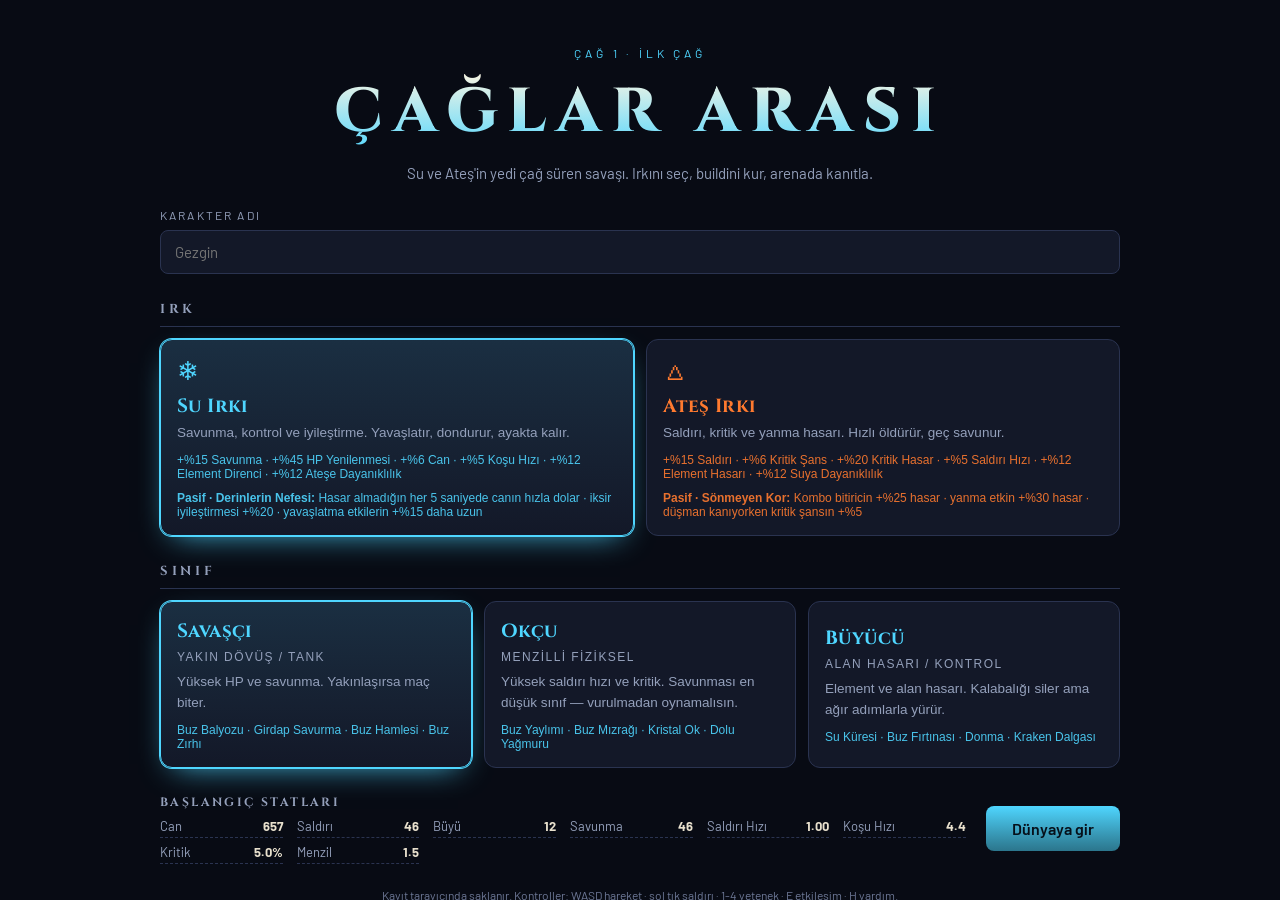
==== commit d3d4eebe: "Update index.html" ====
--- a/index.html
+++ b/index.html
@@ -821,6 +821,20 @@
   .char-grid, .storage{ grid-template-columns:1fr 1fr; }
   .tier-tab{ flex:1 1 30%; }
 }
+
+/* ===== YETENEK SEVİYESİ ===== */
+.skill .sklv{
+  position:absolute; bottom:3px; right:5px; font-size:9px; font-weight:800;
+  color:#ffd15c; letter-spacing:.03em; opacity:.9;
+}
+.skill.locked{ opacity:.4; filter:grayscale(.6); }
+.skcard.locked{ opacity:.55; }
+.lvtag{ color:#ffd15c; }
+.sklvbar{ display:flex; gap:2px; margin:2px 0 8px; }
+.sklvbar i{ flex:1; height:4px; border-radius:2px; background:#232c42; }
+.sklvbar i.on{ background:var(--c); box-shadow:0 0 6px -1px var(--c); }
+.skrow .nx{ font-style:normal; color:#8fd45c; font-weight:700; font-size:10.5px; }
+.skcard .btn{ width:100%; margin-top:9px; }
 
 </style>
 </head>
@@ -1066,18 +1080,18 @@
     },
     okcu: {
       id: 'okcu', name: 'Okçu', role: 'Menzilli Fiziksel',
-      desc: 'Yüksek saldırı hızı ve kritik. Mesafeyi koruyabilirse kazanır.',
-      base: { maxHp: 430, attack: 52, magic: 14, defense: 22, attackSpeed: 1.35,
+      desc: 'Yüksek saldırı hızı ve kritik. Savunması en düşük sınıf — vurulmadan oynamalısın.',
+      base: { maxHp: 430, attack: 52, magic: 14, defense: 15, attackSpeed: 1.35,
               moveSpeed: 4.6, critChance: 0.10, critDamage: 1.6, penetration: 0.10, range: 7.5 },
-      growth: { maxHp: 32, attack: 5.4, magic: 1.2, defense: 1.9 },
+      growth: { maxHp: 32, attack: 5.4, magic: 1.2, defense: 1.35 },
       damageStat: 'attack',
       skills: ['cokluOk', 'deliciOk', 'kritikOk', 'okYagmuru']
     },
     buyucu: {
       id: 'buyucu', name: 'Büyücü', role: 'Alan Hasarı / Kontrol',
-      desc: 'Element ve alan hasarı. Kalabalığı siler, tekli dövüşte kırılgandır.',
+      desc: 'Element ve alan hasarı. Kalabalığı siler ama ağır adımlarla yürür.',
       base: { maxHp: 460, attack: 22, magic: 58, defense: 24, attackSpeed: 1.05,
-              moveSpeed: 4.3, critChance: 0.07, critDamage: 1.55, penetration: 0.06, range: 6.5 },
+              moveSpeed: 3.75, critChance: 0.07, critDamage: 1.55, penetration: 0.06, range: 6.5 },
       growth: { maxHp: 34, attack: 1.4, magic: 5.8, defense: 2.1 },
       damageStat: 'magic',
       skills: ['elementTopu', 'alanBuyusu', 'kontrolBuyusu', 'ultimate']
@@ -1239,6 +1253,20 @@
     autoPotionAt: 0.45        // otomatik iksir eşiği (max HP oranı)
   },
 
+  /* ---------------- YETENEK SEVİYELERİ ----------------
+     Her yetenek 1-10 arası yükseltilir: hasar artar, bekleme kısalır. */
+  SKILL_LEVEL: {
+    max: 10,
+    pointsPerLevel: 1,        // karakter levelinde kazanılan yetenek puanı
+    firstPointAt: 2,          // Lv2'den itibaren
+    damagePerLevel: 0.14,     // seviye başına +%14 hasar
+    cdPerLevel: 0.045,        // seviye başına -%4.5 bekleme
+    cdFloor: 0.60,            // bekleme en fazla %40 kısalır
+    manaPerLevel: 0.03,       // seviye başına +%3 mana maliyeti
+    effectPerLevel: 0.06,     // yavaşlatma/yanma/sersemletme etkisi +%6
+    unlockAt: [1, 4, 8, 14]   // yetenekler bu karakter levellerinde açılır
+  },
+
   /* ---------------- İKSİRLER ---------------- */
   POTIONS: {
     kucuk: { id: 'kucuk', name: 'Küçük Can İksiri', heal: 0.22, cd: 1.1, price: 45,  bundle: 10, color: '#ff6b7d', key: 'Q' },
@@ -1958,11 +1986,53 @@
     return out;
   },
 
+  /* ---- YETENEK SEVİYESİ ----
+     Seviye arttıkça hasar artar, bekleme kısalır, yan etkiler güçlenir. */
+  levelOf(actor, idx) {
+    const max = GameData.SKILL_LEVEL.max;
+    if (actor && actor.skillLv) return U.clamp(actor.skillLv[idx] || 1, 1, max);
+    // botlar/yaratıklar: karakter leveline göre otomatik
+    return U.clamp(1 + Math.floor((actor && actor.level || 1) / 9), 1, max);
+  },
+
+  /* Seviyeye göre ölçeklenmiş yetenek kopyası döner (orijinali bozmaz) */
+  scaled(skillId, lv) {
+    const sk = GameData.SKILLS[skillId];
+    const L = GameData.SKILL_LEVEL;
+    const n = U.clamp(lv || 1, 1, L.max) - 1;
+    const out = Object.assign({}, sk);
+    out.lv = n + 1;
+    out.dmgBonus = L.damagePerLevel * n;
+    if (sk.mult) out.mult = sk.mult * (1 + L.damagePerLevel * n);
+    out.cd = Math.round(sk.cd * Math.max(L.cdFloor, 1 - L.cdPerLevel * n) * 10) / 10;
+    out.mana = Math.round(sk.mana * (1 + L.manaPerLevel * n));
+    const em = 1 + L.effectPerLevel * n;
+    if (sk.effect) {
+      out.effect = {};
+      for (const r in sk.effect) {
+        const c = Object.assign({}, sk.effect[r]);
+        for (const k of ['slow', 'burn', 'stun', 'dur', 'dur2']) if (c[k]) c[k] = Math.round(c[k] * em * 1000) / 1000;
+        out.effect[r] = c;
+      }
+    }
+    if (sk.heal) { out.heal = {}; for (const r in sk.heal) out.heal[r] = sk.heal[r] * em; }
+    if (sk.buff) {
+      out.buff = {};
+      for (const r in sk.buff) {
+        const b = Object.assign({}, sk.buff[r]);
+        for (const k in b) b[k] = Math.round(b[k] * em * 1000) / 1000;
+        out.buff[r] = b;
+      }
+    }
+    return out;
+  },
+
   /* Yeteneğin ne işe yaradığını insan diliyle + sayılarla anlatır.
      stats verilirse tahmini hasar da hesaplanır. */
-  info(skillId, race, cls, stats) {
-    const sk = GameData.SKILLS[skillId];
-    if (!sk) return null;
+  info(skillId, race, cls, stats, lv = 1) {
+    const base = GameData.SKILLS[skillId];
+    if (!base) return null;
+    const sk = this.scaled(skillId, lv);
     const magic = cls === 'buyucu';
     const power = stats ? (magic ? stats.magic : stats.attack) : 0;
 
@@ -2011,6 +2081,7 @@
 
     return {
       id: skillId,
+      lv: sk.lv,
       name: sk.name[race],
       typeName: TYPE.name,
       how: TYPE.how,
@@ -2025,7 +2096,7 @@
     const race = actor.race;
     const cls = actor.cls;
     const skillId = GameData.CLASSES[cls].skills[idx];
-    const sk = GameData.SKILLS[skillId];
+    const sk = this.scaled(skillId, this.levelOf(actor, idx));
     const s = actor.eff();
     const magic = cls === 'buyucu';
     const colors = GameData.RACES[race].colors;
@@ -2107,7 +2178,10 @@
   tryCast(player, idx, game, aim) {
     if (player.dead || player.stunned || player.busy > 0.15) return false;
     const skillId = GameData.CLASSES[player.cls].skills[idx];
-    const sk = GameData.SKILLS[skillId];
+    const sk = this.scaled(skillId, this.levelOf(player, idx));
+    // kilitli yetenek
+    const need = GameData.SKILL_LEVEL.unlockAt[idx] || 1;
+    if ((player.level || 1) < need) { UI.toast(`Bu yetenek Level ${need}'te açılır`, 'warn'); return false; }
     if (player.skillCd[idx] > 0) return false;
     if (player.mana < sk.mana) { UI.toast('Enerji yetersiz', 'warn'); return false; }
     player.mana -= sk.mana;
@@ -2286,6 +2360,7 @@
     this.combo = 0;          // 0,1,2 → üçüncü vuruş bitirici
     this.comboTimer = 0;
     this.potionCds = { kucuk: 0, buyuk: 0, mana: 0 };
+    this.skillLv = save.skillLv || [1, 1, 1, 1];
     this.hp = this.maxHp;
   }
 
@@ -2296,6 +2371,7 @@
     this.hp = Math.min(this.maxHp, this.maxHp * ratio);
     this.level = this.save.level;
     this.element = this.save.race;
+    this.skillLv = this.save.skillLv;         // yetenek seviyeleri
   }
 
   update(dt, game) {
@@ -3638,7 +3714,7 @@
       const el = document.getElementById('skill-' + i);
       if (!el) continue;
       const skId = GameData.CLASSES[p.cls].skills[i];
-      const sk = GameData.SKILLS[skId];
+      const sk = Skills.scaled(skId, Skills.levelOf(p, i));   // seviyeye göre kısalmış bekleme
       const r = U.clamp(p.skillCd[i] / sk.cd, 0, 1);
       el.querySelector('.cd').style.height = (r * 100) + '%';
       el.querySelector('.cd-text').textContent = p.skillCd[i] > 0 ? Math.ceil(p.skillCd[i]) : '';
@@ -3648,6 +3724,18 @@
     if (dash) dash.querySelector('.cd').style.height =
       U.clamp(p.dashCd / GameData.BALANCE.dashCd, 0, 1) * 100 + '%';
     const s = this.game.save;
+
+    // yetenek rozetleri: seviye ve kilit durumu canlı güncellenir
+    for (let i = 0; i < 4; i++) {
+      const el = document.getElementById('skill-' + i);
+      if (!el) continue;
+      const lv = (s.skillLv && s.skillLv[i]) || 1;
+      const locked = s.level < (GameData.SKILL_LEVEL.unlockAt[i] || 1);
+      const badge = el.querySelector('.sklv');
+      if (badge) badge.textContent = locked ? '🔒' : 'Sv' + lv;
+      el.classList.toggle('locked', locked);
+    }
+
     for (const pot of Object.values(GameData.POTIONS)) {
       const el = document.getElementById('btn-pot-' + pot.id);
       if (!el) continue;
@@ -3671,11 +3759,17 @@
     let html = '';
     skills.forEach((id, i) => {
       const sk = GameData.SKILLS[id];
-      const info = Skills.info(id, s.race, s.cls, null);
-      const tip = `${info.name} — ${info.typeName}\n${info.how}\n` +
-        info.rows.map(([k, v]) => `${k}: ${v}`).join('\n') +
-        (info.effects.length ? '\n' + info.effects.join('\n') : '');
-      html += `<button class="skill" id="skill-${i}" data-skill="${i}" title="${tip.replace(/"/g, '&quot;')}">
+      const lv = (s.skillLv && s.skillLv[i]) || 1;
+      const need = GameData.SKILL_LEVEL.unlockAt[i] || 1;
+      const locked = s.level < need;
+      const info = Skills.info(id, s.race, s.cls, null, lv);
+      const tip = locked
+        ? `${info.name} — Level ${need}'te açılır`
+        : `${info.name} — ${info.typeName} · Sv ${lv}\n${info.how}\n` +
+          info.rows.map(([k, v]) => `${k}: ${v}`).join('\n') +
+          (info.effects.length ? '\n' + info.effects.join('\n') : '');
+      html += `<button class="skill${locked ? ' locked' : ''}" id="skill-${i}" data-skill="${i}" title="${tip.replace(/"/g, '&quot;')}">
+        <span class="sklv">${locked ? '🔒' : 'Sv' + lv}</span>
         <span class="key">${i + 1}</span>
         <span class="sname">${sk.name[s.race]}</span>
         <span class="mana">${sk.mana}</span>
@@ -3904,31 +3998,58 @@
     const ids = GameData.CLASSES[s.cls].skills;
     const race = GameData.RACES[s.race];
 
+    const SL = GameData.SKILL_LEVEL;
     const cards = ids.map((id, i) => {
-      const info = Skills.info(id, s.race, s.cls, st);
-      const rows = info.rows.map(([k, v]) => `<div class="skrow"><span>${k}</span><b>${v}</b></div>`).join('');
+      const lv = s.skillLv[i] || 1;
+      const need = SL.unlockAt[i] || 1;
+      const locked = s.level < need;
+      const maxed = lv >= SL.max;
+      const info = Skills.info(id, s.race, s.cls, st, lv);
+      const next = maxed ? null : Skills.info(id, s.race, s.cls, st, lv + 1);
+
+      const rows = info.rows.map(([k, v], ri) => {
+        const nv = next ? next.rows[ri] && next.rows[ri][1] : null;
+        const changed = nv && nv !== v;
+        return `<div class="skrow"><span>${k}</span><b>${v}${changed ? ` <i class="nx">→ ${nv}</i>` : ''}</b></div>`;
+      }).join('');
+
       const eff = info.effects.length
         ? `<ul class="skeff">${info.effects.map(e => `<li>${e}</li>`).join('')}</ul>`
         : '<p class="dim small">Ek etkisi yok.</p>';
-      return `<div class="skcard" style="--c:${race.colors.primary}">
+
+      const bar = `<div class="sklvbar">${Array.from({ length: SL.max },
+        (_, k) => `<i class="${k < lv ? 'on' : ''}"></i>`).join('')}</div>`;
+
+      const btn = locked
+        ? `<button class="btn small" disabled>Level ${need}'te açılır</button>`
+        : maxed
+          ? `<button class="btn small" disabled>En üst seviye (${SL.max})</button>`
+          : `<button class="btn small primary" data-skup="${i}" ${s.skillPoints <= 0 ? 'disabled' : ''}>
+               Yükselt → Sv ${lv + 1} (1 puan)</button>`;
+
+      return `<div class="skcard${locked ? ' locked' : ''}" style="--c:${race.colors.primary}">
         <div class="skhead">
           <span class="skkey">${i + 1}</span>
           <div>
             <b>${info.name}</b>
-            <span class="dim small">${info.typeName}</span>
+            <span class="dim small">${info.typeName} · <b class="lvtag">Seviye ${lv}/${SL.max}</b></span>
           </div>
         </div>
+        ${bar}
         <p class="skhow">${info.how}</p>
         <p class="dim small">${info.desc}</p>
         <div class="skrows">${rows}</div>
         <h5>Etkiler</h5>
         ${eff}
+        ${btn}
       </div>`;
     }).join('');
 
     const combo = GameData.BALANCE.combo;
-    this.shell('Yetenekler', `
+    this.shell(`Yetenekler <span class="pill">${s.skillPoints} yetenek puanı</span>`, `
       <div class="skills-wrap">
+        <p class="dim small">Her level 1 yetenek puanı verir. Yükselttikçe <b>hasar +%${Math.round(SL.damagePerLevel * 100)}</b>,
+           <b>bekleme −%${(SL.cdPerLevel * 100).toFixed(1)}</b> (en fazla −%${Math.round((1 - SL.cdFloor) * 100)}) ve yan etkiler +%${Math.round(SL.effectPerLevel * 100)} güçlenir.</p>
         <div class="skinfo" style="--c:${race.colors.primary}">
           <b>Temel saldırı — kombo</b>
           <p>Sol tıkı basılı tut: vuruşlar zincirlenir.
@@ -3943,6 +4064,13 @@
           <p>${race.passive.text}</p>
         </div>
       </div>`, 'wide');
+    this.bindSkillPanel();
+  },
+
+  bindSkillPanel() {
+    this.el.modal.querySelectorAll('[data-skup]').forEach(b => {
+      b.addEventListener('click', () => this.game.upgradeSkill(+b.dataset.skup));
+    });
   },
 
   /* ---------------- Envanter ---------------- */
@@ -4627,6 +4755,7 @@
       alloc: {}, equipment: {}, inventory: [], storage: [], mats: {},
       potions: { kucuk: 10, buyuk: 2, mana: 2 }, autoPotion: true,
       quests: [], age: 1, bossKills: 0, kills: 0, stonesBroken: 0,
+      skillLv: [1, 1, 1, 1], skillPoints: 0,
       pvp: { mmr: 0, wins: 0, losses: 0 },
       code: name.toUpperCase().slice(0, 5).replace(/\s/g, '') + '-' + U.randInt(1000, 9999),
       created: Date.now()
@@ -4650,6 +4779,14 @@
       for (const k of ['kucuk', 'buyuk', 'mana']) if (s.potions[k] == null) s.potions[k] = 0;
       if (s.autoPotion === undefined) s.autoPotion = true;
       if (s.stonesBroken === undefined) s.stonesBroken = 0;
+      if (!Array.isArray(s.skillLv) || s.skillLv.length !== 4) s.skillLv = [1, 1, 1, 1];
+      if (s.skillPoints === undefined) {
+        // eski kayıt: levelden hak edilen puanları geri ver
+        const L = GameData.SKILL_LEVEL;
+        const earned = Math.max(0, s.level - L.firstPointAt + 1) * L.pointsPerLevel;
+        const spent = s.skillLv.reduce((a, b) => a + (b - 1), 0);
+        s.skillPoints = Math.max(0, earned - spent);
+      }
       if (!s.age) s.age = 1;
       if (!s.bossKills) s.bossKills = 0;
       if (!s.code) s.code = (s.name || 'OYUN').toUpperCase().slice(0, 5) + '-' + U.randInt(1000, 9999);
@@ -5039,12 +5176,46 @@
       s.xp -= need;
       s.level++;
       s.statPoints += GameData.BALANCE.statPointsPerLevel;
+
+      const SL = GameData.SKILL_LEVEL;
+      let gainedSkill = 0;
+      if (s.level >= SL.firstPointAt) { s.skillPoints += SL.pointsPerLevel; gainedSkill = SL.pointsPerLevel; }
+
       need = StatSystem.xpNeed(s.level);
       this.player.refreshStats();
       this.player.hp = this.player.maxHp;
       this.fx.levelUp(this.player.x, this.player.y);
-      UI.toast(`Level ${s.level}! +${GameData.BALANCE.statPointsPerLevel} stat puanı`, 'good');
-    }
+      UI.toast(`Level ${s.level}! +${GameData.BALANCE.statPointsPerLevel} stat` +
+        (gainedSkill ? ` · +${gainedSkill} yetenek puanı` : ''), 'good');
+
+      // yeni açılan yetenek var mı?
+      const idx = SL.unlockAt.indexOf(s.level);
+      if (idx >= 0) {
+        const id = GameData.CLASSES[s.cls].skills[idx];
+        UI.toast(`Yeni yetenek açıldı: ${GameData.SKILLS[id].name[s.race]} (${idx + 1} tuşu)`, 'good');
+      }
+    }
+    UI.refreshHud();
+  }
+
+  /* Yetenek yükseltme — hasar artar, bekleme kısalır */
+  upgradeSkill(idx) {
+    const s = this.save, SL = GameData.SKILL_LEVEL;
+    if (idx < 0 || idx > 3) return false;
+    if (s.level < (SL.unlockAt[idx] || 1)) {
+      UI.toast(`Bu yetenek Level ${SL.unlockAt[idx]}'te açılır`, 'warn'); return false;
+    }
+    if (s.skillLv[idx] >= SL.max) { UI.toast('Bu yetenek zaten en üst seviyede', 'warn'); return false; }
+    if (s.skillPoints <= 0) { UI.toast('Yetenek puanın yok — level atla', 'warn'); return false; }
+    s.skillPoints--;
+    s.skillLv[idx]++;
+    this.player.refreshStats();
+    const id = GameData.CLASSES[s.cls].skills[idx];
+    UI.toast(`${GameData.SKILLS[id].name[s.race]} → Seviye ${s.skillLv[idx]}`, 'good');
+    this.saveGame();
+    UI.refreshHud();
+    if (UI.panel === 'skills') UI.render();
+    return true;
   }
 
   /* ---------------- Oyuncu aksiyonları ---------------- */
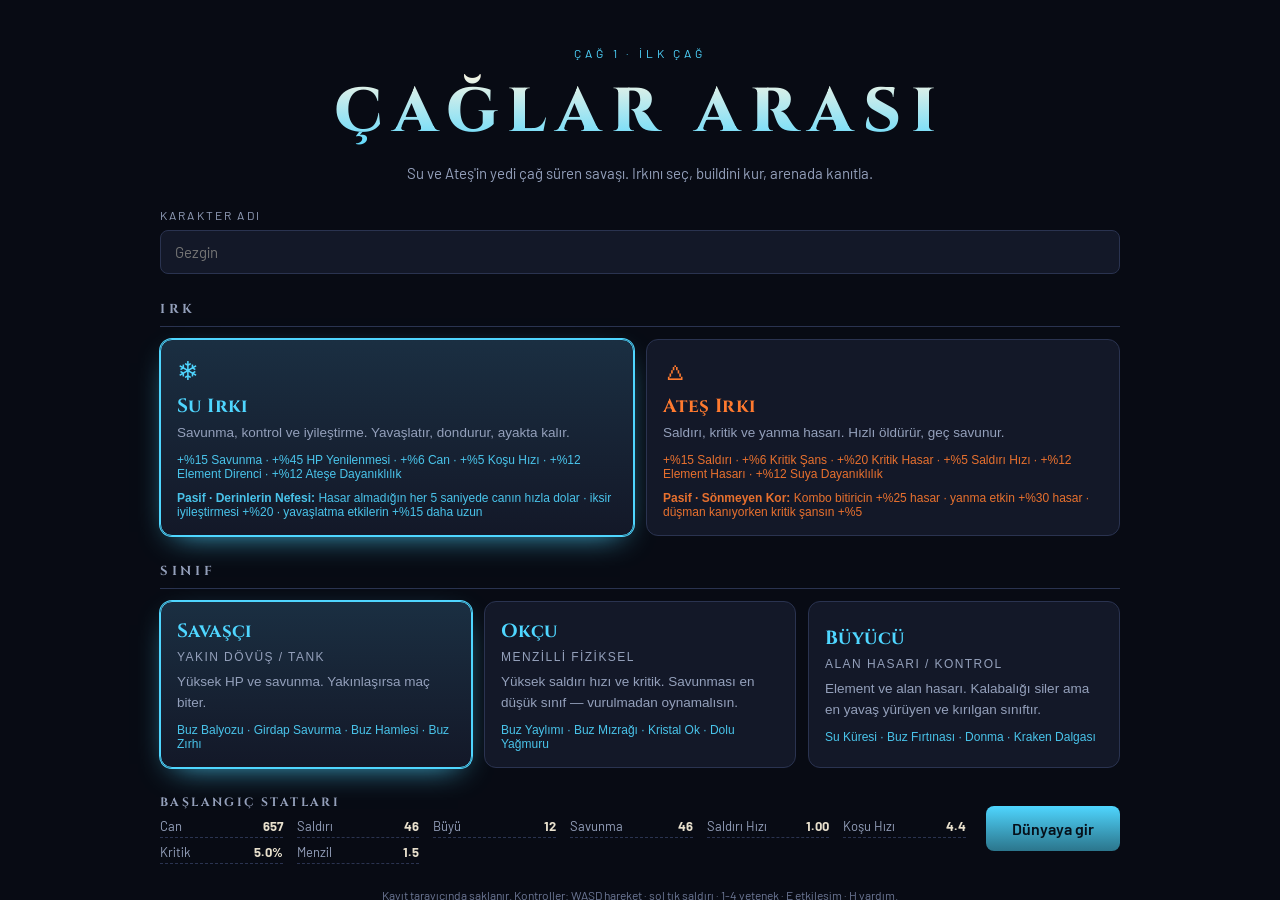
==== commit 83ba4ee3: "Update index.html" ====
--- a/index.html
+++ b/index.html
@@ -1089,10 +1089,10 @@
     },
     buyucu: {
       id: 'buyucu', name: 'Büyücü', role: 'Alan Hasarı / Kontrol',
-      desc: 'Element ve alan hasarı. Kalabalığı siler ama ağır adımlarla yürür.',
-      base: { maxHp: 460, attack: 22, magic: 58, defense: 24, attackSpeed: 1.05,
-              moveSpeed: 3.75, critChance: 0.07, critDamage: 1.55, penetration: 0.06, range: 6.5 },
-      growth: { maxHp: 34, attack: 1.4, magic: 5.8, defense: 2.1 },
+      desc: 'Element ve alan hasarı. Kalabalığı siler ama en yavaş yürüyen ve kırılgan sınıftır.',
+      base: { maxHp: 460, attack: 22, magic: 48, defense: 24, attackSpeed: 1.05,
+              moveSpeed: 3.45, critChance: 0.07, critDamage: 1.55, penetration: 0.06, range: 6.5 },
+      growth: { maxHp: 34, attack: 1.4, magic: 4.8, defense: 2.1 },
       damageStat: 'magic',
       skills: ['elementTopu', 'alanBuyusu', 'kontrolBuyusu', 'ultimate']
     }
@@ -1116,9 +1116,11 @@
     },
     kalkanDarbesi: {
       name: { su: 'Buz Hamlesi', ates: 'Kor Hamlesi' }, type: 'dash',
-      mult: 1.35, cd: 9, mana: 20, radius: 1.8, dashDist: 4.5,
-      effect: { su: { stun: 1.1 }, ates: { stun: 0.7, burn: 0.3, dur: 3 } },
-      desc: 'İleri atılır, çarptığını sersemletir.'
+      mult: 1.35, cd: 11, mana: 24, radius: 2.1, dashDist: 4.5,
+      /* Savaşçının kontrol yeteneği: Sv1'de 2 sn sersemletme,
+         her seviyede +0.1 sn (Sv10 → 2.9 sn). */
+      effect: { su: { stun: 2.0 }, ates: { stun: 2.0, burn: 0.3, dur: 3 } },
+      desc: 'İleri atılır, çarptığı düşmanları 2 saniye sersemletir. Seviye arttıkça süre uzar.'
     },
     ofke: {
       name: { su: 'Buz Zırhı', ates: 'Öfke' }, type: 'buff',
@@ -1153,26 +1155,26 @@
 
     elementTopu: {
       name: { su: 'Su Küresi', ates: 'Ateş Topu' }, type: 'projectile',
-      mult: 1.9, cd: 4, mana: 20, count: 1, speed: 12, life: 1.4, splash: 2.4,
+      mult: 1.6, cd: 4, mana: 20, count: 1, speed: 12, life: 1.4, splash: 2.4,
       effect: { su: { slow: 0.3, dur: 2 }, ates: { burn: 0.4, dur: 3 } },
       desc: 'İsabet yerinde patlayan element küresi.'
     },
     alanBuyusu: {
       name: { su: 'Buz Fırtınası', ates: 'Meteor' }, type: 'area',
-      mult: 1.25, cd: 12, mana: 34, radius: 3.4, hits: 4, tick: 0.5, castRange: 7.5,
+      mult: 1.18, cd: 11, mana: 34, radius: 3.8, hits: 4, tick: 0.5, castRange: 7.5,
       effect: { su: { slow: 0.45, dur: 2 }, ates: { burn: 0.45, dur: 4 } },
       desc: 'Hedef bölgeye uzun süreli alan hasarı.'
     },
     kontrolBuyusu: {
       name: { su: 'Donma', ates: 'Alev Duvarı' }, type: 'area',
-      mult: 0.7, cd: 14, mana: 30, radius: 3.0, hits: 2, tick: 0.5, castRange: 6,
+      mult: 0.6, cd: 14, mana: 30, radius: 3.4, hits: 2, tick: 0.5, castRange: 6,
       effect: { su: { stun: 1.6 }, ates: { burn: 0.6, dur: 5, slow: 0.3, dur2: 2 } },
       heal: { su: 0.18, ates: 0 },
       desc: 'Kontrol büyüsü. Su ırkı ayrıca kendini iyileştirir.'
     },
     ultimate: {
       name: { su: 'Kraken Dalgası', ates: 'Ejderha Nefesi' }, type: 'area',
-      mult: 3.4, cd: 30, mana: 60, radius: 4.6, hits: 1, self: true,
+      mult: 3.1, cd: 30, mana: 60, radius: 5.2, hits: 1, self: true,
       effect: { su: { slow: 0.5, dur: 3 }, ates: { burn: 0.8, dur: 5 } },
       desc: 'Çevrendeki her şeyi süpüren ultimate.'
     }
@@ -1263,7 +1265,9 @@
     cdPerLevel: 0.045,        // seviye başına -%4.5 bekleme
     cdFloor: 0.60,            // bekleme en fazla %40 kısalır
     manaPerLevel: 0.03,       // seviye başına +%3 mana maliyeti
-    effectPerLevel: 0.06,     // yavaşlatma/yanma/sersemletme etkisi +%6
+    effectPerLevel: 0.06,     // yavaşlatma/yanma etkisi +%6
+    stunFlatPerLevel: 0.10,   // sersemletme: seviye başına +0.10 sn (düz artış)
+    stunCap: 3.2,             // sersemletme üst sınırı (sn)
     unlockAt: [1, 4, 8, 14]   // yetenekler bu karakter levellerinde açılır
   },
 
@@ -2011,7 +2015,9 @@
       out.effect = {};
       for (const r in sk.effect) {
         const c = Object.assign({}, sk.effect[r]);
-        for (const k of ['slow', 'burn', 'stun', 'dur', 'dur2']) if (c[k]) c[k] = Math.round(c[k] * em * 1000) / 1000;
+        for (const k of ['slow', 'burn', 'dur', 'dur2']) if (c[k]) c[k] = Math.round(c[k] * em * 1000) / 1000;
+        // sersemletme düz artar ve üst sınırı vardır (PvP'de kilitlenme olmasın)
+        if (c.stun) c.stun = Math.min(L.stunCap, Math.round((c.stun + L.stunFlatPerLevel * n) * 100) / 100);
         out.effect[r] = c;
       }
     }
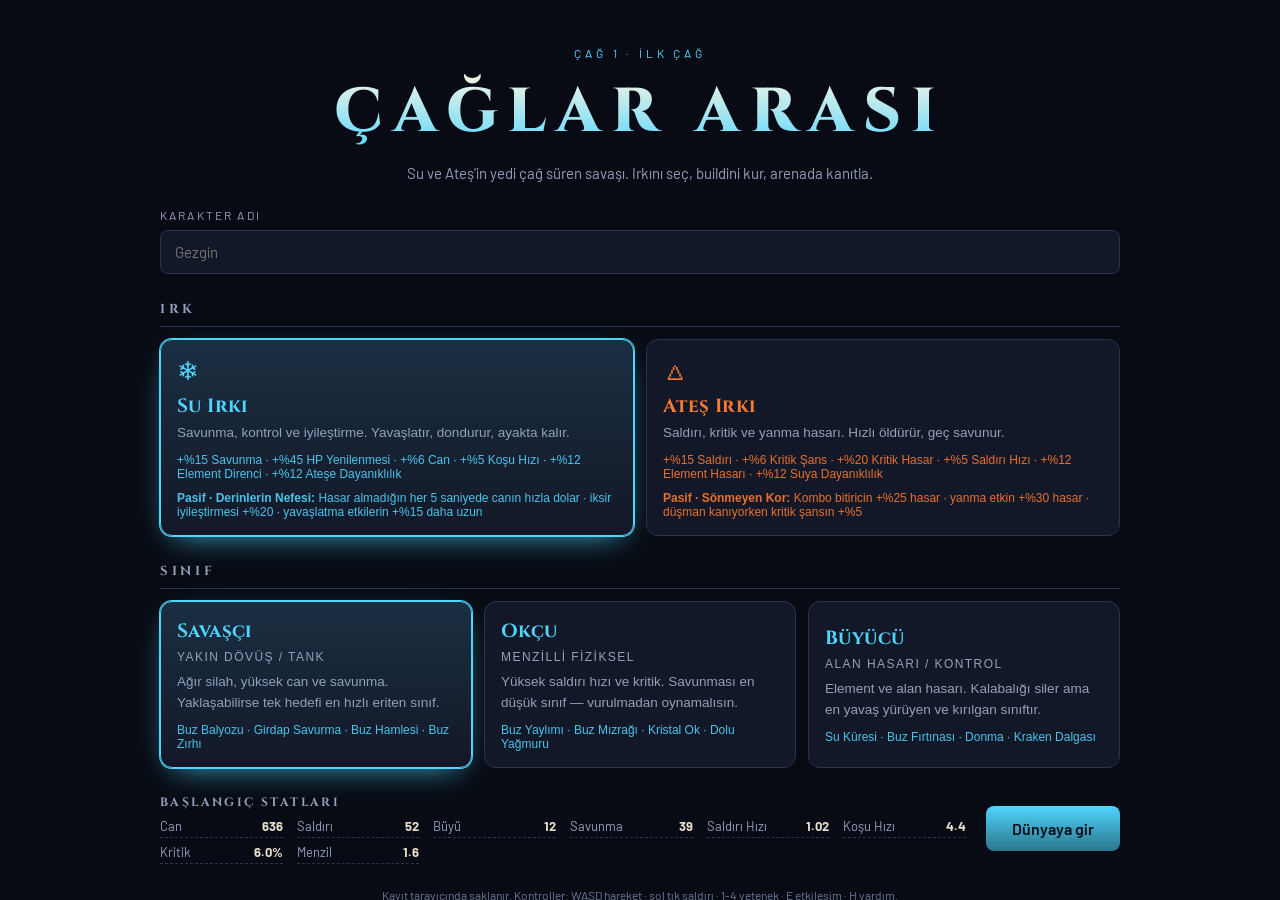
==== commit dc01e294: "Update index.html" ====
--- a/index.html
+++ b/index.html
@@ -1071,28 +1071,28 @@
   CLASSES: {
     savasci: {
       id: 'savasci', name: 'Savaşçı', role: 'Yakın Dövüş / Tank',
-      desc: 'Yüksek HP ve savunma. Yakınlaşırsa maç biter.',
-      base: { maxHp: 620, attack: 46, magic: 12, defense: 40, attackSpeed: 1.00,
-              moveSpeed: 4.2, critChance: 0.05, critDamage: 1.5, penetration: 0.05, range: 1.5 },
-      growth: { maxHp: 52, attack: 4.6, magic: 1.0, defense: 3.6 },
+      desc: 'Ağır silah, yüksek can ve savunma. Yaklaşabilirse tek hedefi en hızlı eriten sınıf.',
+      base: { maxHp: 600, attack: 52, magic: 12, defense: 34, attackSpeed: 1.02,
+              moveSpeed: 4.2, critChance: 0.06, critDamage: 1.65, penetration: 0.12, range: 1.6 },
+      growth: { maxHp: 46, attack: 5.7, magic: 1.0, defense: 2.8 },
       damageStat: 'attack',
       skills: ['gucluVurus', 'donerSaldiri', 'kalkanDarbesi', 'ofke']
     },
     okcu: {
       id: 'okcu', name: 'Okçu', role: 'Menzilli Fiziksel',
       desc: 'Yüksek saldırı hızı ve kritik. Savunması en düşük sınıf — vurulmadan oynamalısın.',
-      base: { maxHp: 430, attack: 52, magic: 14, defense: 15, attackSpeed: 1.35,
+      base: { maxHp: 430, attack: 46, magic: 14, defense: 15, attackSpeed: 1.30,
               moveSpeed: 4.6, critChance: 0.10, critDamage: 1.6, penetration: 0.10, range: 7.5 },
-      growth: { maxHp: 32, attack: 5.4, magic: 1.2, defense: 1.35 },
+      growth: { maxHp: 34, attack: 5.2, magic: 1.2, defense: 1.35 },
       damageStat: 'attack',
       skills: ['cokluOk', 'deliciOk', 'kritikOk', 'okYagmuru']
     },
     buyucu: {
       id: 'buyucu', name: 'Büyücü', role: 'Alan Hasarı / Kontrol',
       desc: 'Element ve alan hasarı. Kalabalığı siler ama en yavaş yürüyen ve kırılgan sınıftır.',
-      base: { maxHp: 460, attack: 22, magic: 48, defense: 24, attackSpeed: 1.05,
+      base: { maxHp: 510, attack: 22, magic: 44, defense: 26, attackSpeed: 1.05,
               moveSpeed: 3.45, critChance: 0.07, critDamage: 1.55, penetration: 0.06, range: 6.5 },
-      growth: { maxHp: 34, attack: 1.4, magic: 4.8, defense: 2.1 },
+      growth: { maxHp: 39, attack: 1.4, magic: 4.2, defense: 2.4 },
       damageStat: 'magic',
       skills: ['elementTopu', 'alanBuyusu', 'kontrolBuyusu', 'ultimate']
     }
@@ -1104,19 +1104,19 @@
   SKILLS: {
     gucluVurus: {
       name: { su: 'Buz Balyozu', ates: 'Alev Balyozu' }, type: 'melee',
-      mult: 2.35, cd: 4.5, mana: 18, radius: 2.4, arc: 1.5,
+      mult: 2.60, cd: 4.5, mana: 18, radius: 2.6, arc: 1.6,
       effect: { su: { slow: 0.35, dur: 2 }, ates: { burn: 0.35, dur: 3 } },
       desc: 'Önündeki dar alana ağır tek vuruş.'
     },
     donerSaldiri: {
       name: { su: 'Girdap Savurma', ates: 'Alev Kasırgası' }, type: 'area',
-      mult: 1.55, cd: 8, mana: 26, radius: 3.2, hits: 3, tick: 0.35, self: true,
+      mult: 1.25, cd: 8, mana: 26, radius: 3.2, hits: 3, tick: 0.35, self: true,
       effect: { su: { slow: 0.25, dur: 1.5 }, ates: { burn: 0.25, dur: 3 } },
       desc: 'Çevrende 3 vuruşluk dönen alan saldırısı.'
     },
     kalkanDarbesi: {
       name: { su: 'Buz Hamlesi', ates: 'Kor Hamlesi' }, type: 'dash',
-      mult: 1.35, cd: 11, mana: 24, radius: 2.1, dashDist: 4.5,
+      mult: 1.85, cd: 11, mana: 24, radius: 2.1, dashDist: 4.5,
       /* Savaşçının kontrol yeteneği: Sv1'de 2 sn sersemletme,
          her seviyede +0.1 sn (Sv10 → 2.9 sn). */
       effect: { su: { stun: 2.0 }, ates: { stun: 2.0, burn: 0.3, dur: 3 } },
@@ -1131,50 +1131,50 @@
 
     cokluOk: {
       name: { su: 'Buz Yaylımı', ates: 'Kor Yaylımı' }, type: 'projectile',
-      mult: 0.85, cd: 5, mana: 18, count: 5, spread: 0.55, speed: 15, life: 0.8,
+      mult: 0.68, cd: 5.5, mana: 18, count: 5, spread: 0.55, speed: 15, life: 0.8,
       effect: { su: { slow: 0.25, dur: 1.5 }, ates: { burn: 0.2, dur: 3 } },
       desc: 'Yelpaze şeklinde 5 ok.'
     },
     deliciOk: {
       name: { su: 'Buz Mızrağı', ates: 'Lav Mızrağı' }, type: 'projectile',
-      mult: 2.1, cd: 7, mana: 22, count: 1, speed: 22, life: 1.1, pierce: 5, bonusPen: 0.35,
+      mult: 2.2, cd: 7, mana: 22, count: 1, speed: 22, life: 1.1, pierce: 5, bonusPen: 0.35,
       desc: 'Düşmanları delip geçer, savunmayı yok sayar.'
     },
     kritikOk: {
       name: { su: 'Kristal Ok', ates: 'Patlayıcı Ok' }, type: 'projectile',
-      mult: 2.0, cd: 9, mana: 24, count: 1, speed: 18, life: 1.2, forceCrit: true, splash: 2.2,
+      mult: 2.1, cd: 9, mana: 24, count: 1, speed: 18, life: 1.2, forceCrit: true, splash: 2.2,
       effect: { su: { slow: 0.4, dur: 2 }, ates: { burn: 0.5, dur: 4 } },
       desc: 'Garantili kritik, isabet yerinde patlar.'
     },
     okYagmuru: {
       name: { su: 'Dolu Yağmuru', ates: 'Ateş Yağmuru' }, type: 'area',
-      mult: 0.95, cd: 16, mana: 38, radius: 3.6, hits: 5, tick: 0.4, castRange: 8,
+      mult: 0.82, cd: 16, mana: 38, radius: 3.6, hits: 5, tick: 0.4, castRange: 8,
       effect: { su: { slow: 0.3, dur: 1.5 }, ates: { burn: 0.35, dur: 3 } },
       desc: 'İmleçteki bölgeye 5 dalga ok yağdırır.'
     },
 
     elementTopu: {
       name: { su: 'Su Küresi', ates: 'Ateş Topu' }, type: 'projectile',
-      mult: 1.6, cd: 4, mana: 20, count: 1, speed: 12, life: 1.4, splash: 2.4,
+      mult: 1.95, cd: 4, mana: 20, count: 1, speed: 12, life: 1.4, splash: 2.6,
       effect: { su: { slow: 0.3, dur: 2 }, ates: { burn: 0.4, dur: 3 } },
       desc: 'İsabet yerinde patlayan element küresi.'
     },
     alanBuyusu: {
       name: { su: 'Buz Fırtınası', ates: 'Meteor' }, type: 'area',
-      mult: 1.18, cd: 11, mana: 34, radius: 3.8, hits: 4, tick: 0.5, castRange: 7.5,
+      mult: 1.60, cd: 11, mana: 34, radius: 4.2, hits: 4, tick: 0.5, castRange: 7.5,
       effect: { su: { slow: 0.45, dur: 2 }, ates: { burn: 0.45, dur: 4 } },
       desc: 'Hedef bölgeye uzun süreli alan hasarı.'
     },
     kontrolBuyusu: {
       name: { su: 'Donma', ates: 'Alev Duvarı' }, type: 'area',
-      mult: 0.6, cd: 14, mana: 30, radius: 3.4, hits: 2, tick: 0.5, castRange: 6,
+      mult: 0.75, cd: 14, mana: 30, radius: 3.4, hits: 2, tick: 0.5, castRange: 6,
       effect: { su: { stun: 1.6 }, ates: { burn: 0.6, dur: 5, slow: 0.3, dur2: 2 } },
       heal: { su: 0.18, ates: 0 },
       desc: 'Kontrol büyüsü. Su ırkı ayrıca kendini iyileştirir.'
     },
     ultimate: {
       name: { su: 'Kraken Dalgası', ates: 'Ejderha Nefesi' }, type: 'area',
-      mult: 3.1, cd: 30, mana: 60, radius: 5.2, hits: 1, self: true,
+      mult: 3.5, cd: 30, mana: 60, radius: 5.6, hits: 1, self: true,
       effect: { su: { slow: 0.5, dur: 3 }, ates: { burn: 0.8, dur: 5 } },
       desc: 'Çevrendeki her şeyi süpüren ultimate.'
     }
@@ -1350,6 +1350,31 @@
     ates: ['Kor', 'Alev', 'Lav', 'Kül', 'Ejder', 'Volkan']
   },
   ARMOR_SUFFIX: ['Muhafızı', 'Avcısı', 'Ustası', 'Efendisi', 'Yıldızı', 'Kalıntısı'],
+
+  /* ---------------- GÜÇ MANTIĞI (denge modeli) ----------------
+     Her sınıf farklı hissettirir ama "savaş puanı" olarak eşittir.
+
+       etkiliCan (eHP) = maxHp / (1 - savunmaKesintisi)
+       savaşPuanı      = DPS × eHP
+
+     Hedef: aynı level ve kademede savaş puanları birbirinden en fazla
+     %12 sapsın. Sınıflar bu puanı FARKLI dağıtır:
+
+       Savaşçı : yüksek eHP + yüksek tekli hasar, menzil ve mobilite yok
+       Okçu    : en yüksek sürekli hasar + menzil, en düşük eHP
+       Büyücü  : en yüksek alan hasarı + kontrol, en yavaş, orta eHP
+
+     weaponMul  : sınıfın kuşandığı silahın ana stat çarpanı
+     aoeFactor  : kalabalıkta beklenen hasar çarpanı (denge ölçümü için)  */
+  POWER_MODEL: {
+    scoreTolerance: 0.12,
+    defenseK: 110,
+    roles: {
+      savasci: { weaponMul: 1.80, aoeFactor: 1.9, note: 'Tek hedefte sert, kalabalıkta orta, dayanıklı' },
+      okcu:    { weaponMul: 1.15, aoeFactor: 1.5, note: 'Sürekli hasar ve menzil, çok kırılgan' },
+      buyucu:  { weaponMul: 0.90, aoeFactor: 3.0, note: 'Alan hasarı ve kontrol, yavaş' }
+    }
+  },
 
   /* ---------------- KUŞAM KADEMELERİ ----------------
      Her level aralığının kendi seti, kendi görünüm adı ve kendi güç çarpanı var.
@@ -1619,6 +1644,22 @@
 
   power(ch) { return this.powerOf(this.compute(ch)); },
 
+  /* --- GÜÇ MANTIĞI ---
+     etkiliCan = can / (1 - savunma kesintisi) · savaşPuanı = güç × etkiliCan
+     Sınıflar bu puanı farklı dağıtır: savaşçı cana, okçu hasara, büyücü alana. */
+  effectiveHp(s) {
+    const K = GameData.POWER_MODEL.defenseK;
+    const dr = s.defense / (s.defense + K);
+    return Math.round(s.maxHp / (1 - dr));
+  },
+
+  battleScore(ch) {
+    const s = this.compute(ch);
+    const dmg = Math.max(s.attack, s.magic) * Math.max(0.4, s.attackSpeed) *
+                (1 + U.clamp(s.critChance, 0, 1) * Math.max(0, s.critDamage - 1));
+    return Math.round(dmg * this.effectiveHp(s) / 1000);
+  },
+
   /* Level için gereken XP */
   xpNeed(level) { return GameData.BALANCE.xpCurve(level); }
 };
@@ -1760,12 +1801,22 @@
 
     const stats = {};
     const main = GameData.SLOT_MAIN[slot];
-    stats[main.stat] = Math.round((main.base + main.per * ilvl) * rarity.mult * tMul * U.rand(0.9, 1.12));
-
-    // Silah büyücüye büyü gücü de verir
+
+    /* Silahın ana statı sınıfa göre ölçeklenir (güç mantığı):
+       savaşçının ağır silahı en yüksek, büyücünün asası en düşük ham saldırı verir —
+       büyücü hasarını asa yerine büyü gücü statından alır. */
+    let classMul = 1;
+    let mainStat = main.stat;
+    if (slot === 'weapon') {
+      const role = GameData.POWER_MODEL.roles[cls];
+      classMul = role ? role.weaponMul : 1;
+      if (cls === 'buyucu') mainStat = 'magic';       // asa büyü gücü verir
+    }
+    stats[mainStat] = Math.round((main.base + main.per * ilvl) * rarity.mult * tMul * classMul * U.rand(0.9, 1.12));
+
+    // Asa aynı zamanda az miktarda fiziksel saldırı verir
     if (slot === 'weapon' && cls === 'buyucu') {
-      stats.magic = Math.round(stats.attack * 1.15);
-      stats.attack = Math.round(stats.attack * 0.35);
+      stats.attack = Math.round(stats.magic * 0.30);
     }
 
     /* --- EFSUN ---
@@ -1776,7 +1827,7 @@
       ? !!opts.enchant
       : U.chance(opts.enchantChance != null ? opts.enchantChance : E.baseChance);
 
-    const pool = GameData.AFFIXES.filter(a => a.key !== main.stat);
+    const pool = GameData.AFFIXES.filter(a => a.key !== mainStat);
     const used = new Set();
     const affixCount = enchanted ? rarity.affixes : 0;
     for (let i = 0; i < affixCount; i++) {
@@ -3947,8 +3998,12 @@
             <div>
               <h3>${s.name}</h3>
               <p>${GameData.RACES[s.race].name} · ${GameData.CLASSES[s.cls].name}</p>
-              <p class="dim">Güç: <b>${U.fmt(power)}</b> · Çağ: ${GameData.AGES.find(a => a.id === s.age).name}</p>
+              <p class="dim">Güç: <b>${U.fmt(power)}</b> · Etkili Can: <b>${U.fmt(StatSystem.effectiveHp(st))}</b> · Savaş Puanı: <b>${U.fmt(StatSystem.battleScore(s))}</b> · Çağ: ${GameData.AGES.find(a => a.id === s.age).name}</p>
             </div>
+          </div>
+          <div class="race-passive" style="--c:${GameData.CLASSES[s.cls].id ? GameData.RACES[s.race].colors.primary : ''}">
+            <b>Sınıf rolü · ${GameData.CLASSES[s.cls].name}</b>
+            <span>${GameData.POWER_MODEL.roles[s.cls].note} · Silah çarpanı ×${GameData.POWER_MODEL.roles[s.cls].weaponMul}</span>
           </div>
           <div class="race-passive" style="--c:${GameData.RACES[s.race].colors.primary}">
             <b>Pasif · ${GameData.RACES[s.race].passive.name}</b>
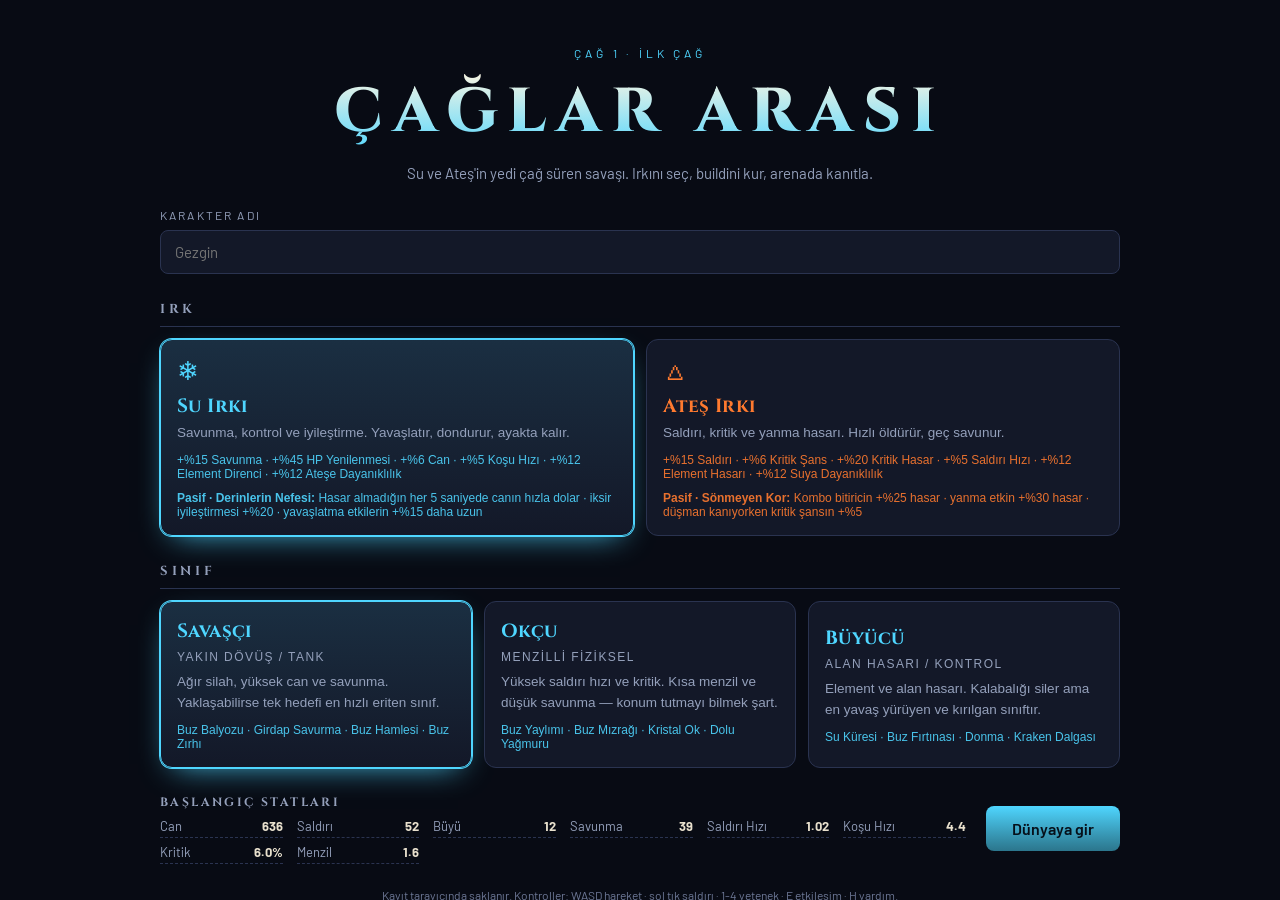
==== commit 85b4a98b: "Update index.html" ====
--- a/index.html
+++ b/index.html
@@ -1080,9 +1080,9 @@
     },
     okcu: {
       id: 'okcu', name: 'Okçu', role: 'Menzilli Fiziksel',
-      desc: 'Yüksek saldırı hızı ve kritik. Savunması en düşük sınıf — vurulmadan oynamalısın.',
+      desc: 'Yüksek saldırı hızı ve kritik. Kısa menzil ve düşük savunma — konum tutmayı bilmek şart.',
       base: { maxHp: 430, attack: 46, magic: 14, defense: 15, attackSpeed: 1.30,
-              moveSpeed: 4.6, critChance: 0.10, critDamage: 1.6, penetration: 0.10, range: 7.5 },
+              moveSpeed: 4.0, critChance: 0.10, critDamage: 1.6, penetration: 0.10, range: 4.0 },
       growth: { maxHp: 34, attack: 5.2, magic: 1.2, defense: 1.35 },
       damageStat: 'attack',
       skills: ['cokluOk', 'deliciOk', 'kritikOk', 'okYagmuru']
@@ -1091,7 +1091,7 @@
       id: 'buyucu', name: 'Büyücü', role: 'Alan Hasarı / Kontrol',
       desc: 'Element ve alan hasarı. Kalabalığı siler ama en yavaş yürüyen ve kırılgan sınıftır.',
       base: { maxHp: 510, attack: 22, magic: 44, defense: 26, attackSpeed: 1.05,
-              moveSpeed: 3.45, critChance: 0.07, critDamage: 1.55, penetration: 0.06, range: 6.5 },
+              moveSpeed: 3.45, critChance: 0.07, critDamage: 1.55, penetration: 0.06, range: 5.0 },
       growth: { maxHp: 39, attack: 1.4, magic: 4.2, defense: 2.4 },
       damageStat: 'magic',
       skills: ['elementTopu', 'alanBuyusu', 'kontrolBuyusu', 'ultimate']
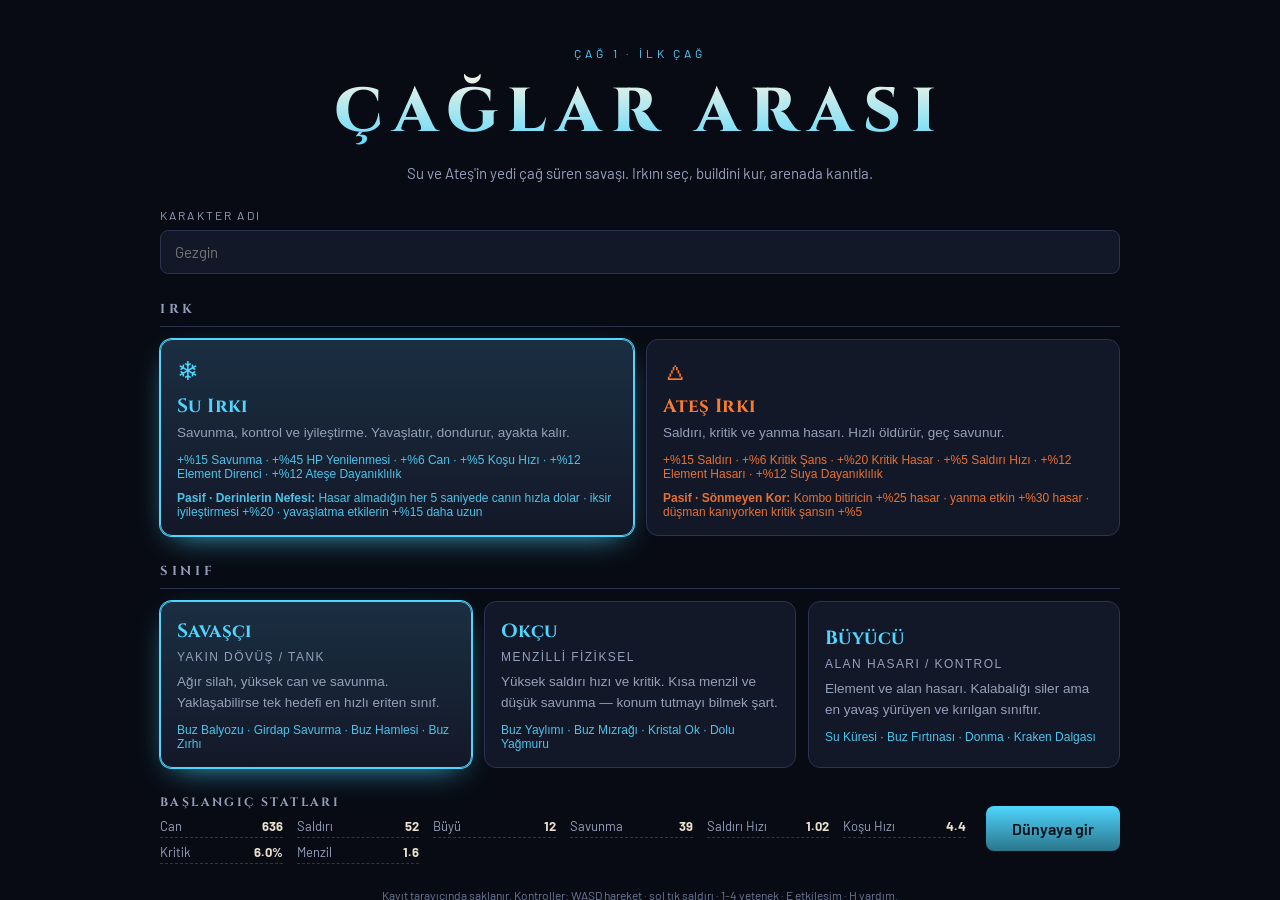
==== commit 84291254: "Update index.html" ====
--- a/index.html
+++ b/index.html
@@ -2264,8 +2264,17 @@
       dead: false, hp: 100, atkCd: 0, busy: 0, animTime: 0, hitFlash: 0,
       effects: [], vx: 0, vy: 0, knock: 0, deathTimer: 0,
       kind: 'monster', noHitTime: 0,
-      swingT: 0, swingDur: 0, swingStep: 0, swingSpin: false
+      swingT: 0, swingDur: 0, swingStep: 0, swingSpin: false,
+      /* --- animasyon durumu --- */
+      moveAmt: 0,        // 0 dururken, ~1 tam koşuda (yumuşatılmış)
+      gait: 0,           // adım fazı — bacak salınımı
+      lean: 0,           // hareket yönüne gövde eğilmesi
+      squash: 0,         // darbe/iniş ezilmesi
+      deathT: 0,         // ölüm animasyonu ilerlemesi
+      lastX: 0, lastY: 0, _lastStep: 0,
+      breathe: Math.random() * 6.28
     }, cfg);
+    this.lastX = this.x; this.lastY = this.y;
     this.stats = cfg.stats || StatSystem.empty();
     this.maxHp = this.stats.maxHp;
     if (cfg.hp === undefined) this.hp = this.maxHp;
@@ -2307,6 +2316,27 @@
     if (this.busy > 0) this.busy -= dt;
     if (this.swingT > 0) this.swingT -= dt;
     if (this.hitFlash > 0) this.hitFlash -= dt;
+
+    /* --- Animasyon: gerçek yer değiştirmeden hız türet ---
+       Joystick, klavye, AI ve atılma dahil her hareket türü aynı yürüyüşü besler. */
+    const moved = U.dist(this.lastX, this.lastY, this.x, this.y);
+    this.lastX = this.x; this.lastY = this.y;
+    const spd = dt > 0 ? moved / dt : 0;
+    this.moveAmt = U.lerp(this.moveAmt, U.clamp(spd / 3.2, 0, 1.35), Math.min(1, dt * 11));
+    this.gait += dt * (4.5 + this.moveAmt * 7.5) * (this.moveAmt > 0.05 ? 1 : 0.22);
+    this.lean = U.lerp(this.lean, this.moveAmt * 0.16, Math.min(1, dt * 8));
+    if (this.squash > 0) this.squash = Math.max(0, this.squash - dt * 2.2);
+    if (this.dead) this.deathT = Math.min(1, this.deathT + dt * 2.6);
+
+    // her adımda ayaktan toz kalkar
+    if (this.moveAmt > 0.45 && game && game.fx) {
+      const step = Math.floor(this.gait / Math.PI);
+      if (step !== this._lastStep) {
+        this._lastStep = step;
+        const gc = (game.world && (game.world.accent || game.world.def.accent)) || '#8892a6';
+        game.fx.dust(this.x, this.y, gc);
+      }
+    }
 
     // efekt süreleri + yanma hasarı
     for (let i = this.effects.length - 1; i >= 0; i--) {
@@ -3014,6 +3044,14 @@
   trail(x, y, color) {
     this.parts.push({ x, y, z: 0.4, vx: 0, vy: 0, vz: 0.6, life: 0.35, max: 0.35, color, size: 5 });
   }
+  /* Koşarken ayaktan kalkan toz bulutu */
+  dust(x, y, color) {
+    const a = U.rand(0, Math.PI * 2);
+    this.parts.push({
+      x, y, z: 0.05, vx: Math.cos(a) * U.rand(0.2, 0.9), vy: Math.sin(a) * U.rand(0.2, 0.9),
+      vz: U.rand(0.3, 1.1), life: U.rand(0.3, 0.55), max: 0.55, color, size: U.rand(2, 4.5)
+    });
+  }
   ring(x, y, color, radius) { this.rings.push({ x, y, color, r: 0.2, max: radius, life: 0.45, total: 0.45 }); }
   arc(x, y, angle, radius, color) { this.arcs.push({ x, y, angle, radius, color, life: 0.22, total: 0.22 }); }
 
@@ -3140,6 +3178,7 @@
   /* ---------------- Ana çizim ---------------- */
   draw() {
     const g = this.game, ctx = this.ctx, w = g.world;
+    this.envT = performance.now() / 1000;
     const so = this.shakeOffset(); this.sx = so.x; this.sy = so.y;
     ctx.clearRect(0, 0, this.vw, this.vh);
 
@@ -3177,31 +3216,114 @@
 
     this.drawParticles(g.fx.parts);
     this.drawNumbers(g.fx.numbers);
+    this.drawAmbient(w);
+    this.drawVignette();
     this.drawMinimap();
+  }
+
+  /* --- Ortam parçacıkları: su haritalarında kar, ateşte kıvılcım --- */
+  drawAmbient(w) {
+    const ctx = this.ctx;
+    const el = w.element || w.def.element;
+    if (!el && !w.def.mine) return;
+    const fire = el === 'ates';
+    const coarse = window.matchMedia && window.matchMedia('(pointer: coarse)').matches;
+    const n = coarse ? 24 : 46;          // mobilde daha az parçacık
+    const t = this.envT;
+    ctx.save();
+    for (let i = 0; i < n; i++) {
+      const seed = i * 97.13;
+      const sp = fire ? 26 : 34;
+      const life = ((t * sp + seed) % 340) / 340;                 // 0→1 düşüş/yükseliş
+      const px = ((Math.sin(seed) * 0.5 + 0.5) * this.vw + Math.sin(t * 0.6 + i) * 26) % this.vw;
+      const py = fire
+        ? this.vh - life * this.vh * 1.05                          // kıvılcım yukarı
+        : life * this.vh * 1.05;                                   // kar aşağı
+      const size = (fire ? 1.6 : 2.1) * (0.6 + (i % 3) * 0.3) * this.cam.zoom;
+      const fade = Math.sin(life * Math.PI);
+      ctx.globalAlpha = (fire ? 0.55 : 0.34) * fade;
+      ctx.fillStyle = fire ? (i % 3 ? '#ff9a3c' : '#ffd15c') : '#cfe9ff';
+      ctx.beginPath(); ctx.arc(px, py, size, 0, Math.PI * 2); ctx.fill();
+    }
+    ctx.restore();
+  }
+
+  /* --- Köşe karartması: ortadaki aksiyona odak --- */
+  drawVignette() {
+    const ctx = this.ctx;
+    const g = ctx.createRadialGradient(
+      this.vw / 2, this.vh / 2, Math.min(this.vw, this.vh) * 0.42,
+      this.vw / 2, this.vh / 2, Math.max(this.vw, this.vh) * 0.78);
+    g.addColorStop(0, 'rgba(0,0,0,0)');
+    g.addColorStop(1, 'rgba(0,0,0,0.42)');
+    ctx.fillStyle = g;
+    ctx.fillRect(0, 0, this.vw, this.vh);
+  }
+
+  /* --- ZEMİN ÖNBELLEĞİ ---
+     Karolar her karede yeniden çizilmez: harita bir kez büyük bir arka canvas'a
+     basılır, sonra tek drawImage ile ekrana kopyalanır. Kare başına binlerce
+     çizim çağrısı bire iner (mobilde belirgin fark). Yalnızca "parıldayan"
+     aksan karoları canlı çizilir. */
+  buildGroundCache(w) {
+    const cw = Math.ceil((w.w + w.h) * (TW / 2)) + TW;
+    const ch = Math.ceil((w.w + w.h) * (TH / 2)) + TH * 2;
+    const cv = document.createElement('canvas');
+    cv.width = cw; cv.height = ch;
+    const c = cv.getContext('2d');
+    const ox = w.h * (TW / 2) + TW / 2;      // negatif iso X'i kaydır
+    const oy = TH;
+
+    const base = (w.ground || w.def.ground), acc = (w.accent || w.def.accent);
+    const hw = TW / 2, hh = TH / 2;
+    this.glow = [];                          // canlı çizilecek parlayan karolar
+    for (let y = 0; y < w.h; y++) {
+      for (let x = 0; x < w.w; x++) {
+        const gx = x + 0.5, gy = y + 0.5;
+        const px = (gx - gy) * hw + ox;
+        const py = (gx + gy) * hh + oy;
+        const t = w.tiles[y][x];
+        c.beginPath();
+        c.moveTo(px, py - hh); c.lineTo(px + hw, py);
+        c.lineTo(px, py + hh); c.lineTo(px - hw, py);
+        c.closePath();
+        c.fillStyle = ((x + y) % 2 === 0) ? base : this.shade(base, 1.08);
+        c.fill();
+        if (t > 0.88 && t <= 0.94) { c.fillStyle = this.alpha(acc, 0.07); c.fill(); }
+        c.strokeStyle = 'rgba(0,0,0,0.14)'; c.lineWidth = 1; c.stroke();
+        if (t > 0.94) this.glow.push({ x: gx, y: gy, p: (x * 0.7 + y * 1.1) });
+      }
+    }
+    this.groundCache = cv;
+    this.groundOx = ox; this.groundOy = oy;
+    this.groundKey = w.id + ':' + w.w + 'x' + w.h + ':' + (w.ground || '');
   }
 
   drawGround(w) {
     const ctx = this.ctx;
-    const base = (w.ground || w.def.ground), acc = (w.accent || w.def.accent);
-    for (let y = 0; y < w.h; y++) {
-      for (let x = 0; x < w.w; x++) {
-        const s = this.worldToScreen(x + 0.5, y + 0.5);
-        if (s.x < -TW || s.x > this.vw + TW || s.y < -TH * 3 || s.y > this.vh + TH * 3) continue;
-        const t = w.tiles[y][x];
-        ctx.beginPath();
-        const hw = (TW / 2) * this.cam.zoom, hh = (TH / 2) * this.cam.zoom;
-        ctx.moveTo(s.x, s.y - hh);
-        ctx.lineTo(s.x + hw, s.y);
-        ctx.lineTo(s.x, s.y + hh);
-        ctx.lineTo(s.x - hw, s.y);
-        ctx.closePath();
-        ctx.fillStyle = ((x + y) % 2 === 0) ? base : this.shade(base, 1.08);
-        ctx.fill();
-        if (t > 0.94) { ctx.fillStyle = this.alpha(acc, 0.25); ctx.fill(); }
-        ctx.strokeStyle = 'rgba(0,0,0,0.14)';
-        ctx.lineWidth = 1;
-        ctx.stroke();
-      }
+    const key = w.id + ':' + w.w + 'x' + w.h + ':' + (w.ground || '');
+    if (!this.groundCache || this.groundKey !== key) this.buildGroundCache(w);
+
+    // önbelleği kameraya göre tek seferde bas
+    const z = this.cam.zoom;
+    const ci = this.iso(this.cam.x, this.cam.y);
+    const dx = (-this.groundOx - ci.x) * z + this.vw / 2 + this.sx;
+    const dy = (-this.groundOy - ci.y) * z + this.vh / 2 + this.sy;
+    ctx.drawImage(this.groundCache, dx, dy,
+      this.groundCache.width * z, this.groundCache.height * z);
+
+    /* Parıldayan aksan karoları — yalnızca ekranda görünenler */
+    const acc = (w.accent || w.def.accent);
+    const hw = (TW / 2) * z, hh = (TH / 2) * z;
+    for (const g of this.glow) {
+      const s = this.worldToScreen(g.x, g.y);
+      if (s.x < -TW || s.x > this.vw + TW || s.y < -TH * 2 || s.y > this.vh + TH * 2) continue;
+      ctx.beginPath();
+      ctx.moveTo(s.x, s.y - hh); ctx.lineTo(s.x + hw, s.y);
+      ctx.lineTo(s.x, s.y + hh); ctx.lineTo(s.x - hw, s.y);
+      ctx.closePath();
+      ctx.fillStyle = this.alpha(acc, 0.18 + Math.sin(this.envT * 1.4 + g.p) * 0.12);
+      ctx.fill();
     }
   }
 
@@ -3372,16 +3494,26 @@
     const s = this.worldToScreen(a.x, a.y);
     const scale = a.size * z;
     const bodyH = 34 * scale;
-
-    // gölge
-    ctx.fillStyle = 'rgba(0,0,0,0.35)';
-    ctx.beginPath(); ctx.ellipse(s.x, s.y, 15 * scale, 7 * scale, 0, 0, Math.PI * 2); ctx.fill();
-
+    const mv = a.moveAmt || 0;             // 0 dururken, ~1 koşuda
+    const gait = a.gait || 0;
+
+    /* --- Ölüm animasyonu: yana devrilip solar --- */
     if (a.dead) {
+      const dT = U.clamp(a.deathT || 1, 0, 1);
       ctx.save();
-      ctx.globalAlpha = 0.4;
+      ctx.globalAlpha = (1 - dT) * 0.85;
+      ctx.translate(s.x, s.y);
+      ctx.rotate(dT * 1.35);                        // devrilme
+      ctx.scale(1, 1 - dT * 0.45);                  // yere yayılma
+      ctx.fillStyle = 'rgba(0,0,0,0.3)';
+      ctx.beginPath(); ctx.ellipse(0, 0, 15 * scale, 7 * scale, 0, 0, Math.PI * 2); ctx.fill();
       ctx.fillStyle = a.color;
-      ctx.beginPath(); ctx.ellipse(s.x, s.y - 3 * scale, 15 * scale, 6 * scale, 0, 0, Math.PI * 2); ctx.fill();
+      ctx.beginPath();
+      ctx.moveTo(-8 * scale, 0); ctx.lineTo(-6 * scale, -22 * scale);
+      ctx.lineTo(6 * scale, -22 * scale); ctx.lineTo(8 * scale, 0);
+      ctx.closePath(); ctx.fill();
+      ctx.fillStyle = this.shade(a.color, 1.3);
+      ctx.beginPath(); ctx.arc(0, -26 * scale, 6.5 * scale, 0, Math.PI * 2); ctx.fill();
       ctx.restore();
       return;
     }
@@ -3389,7 +3521,29 @@
     // ekran açısına dönüştürülmüş yön
     const fdx = Math.cos(a.facing), fdy = Math.sin(a.facing);
     const sang = Math.atan2((fdx + fdy) * (TH / 2), (fdx - fdy) * (TW / 2));
-    const bob = Math.sin(a.animTime * 9) * (a.busy > 0 ? 0 : 1.2) * scale;
+
+    /* --- Nefes alma (dururken) + koşu zıplaması (hareket ederken) --- */
+    const breathe = Math.sin(a.animTime * 1.7 + (a.breathe || 0)) * 0.7 * (1 - mv) * scale;
+    const runBob = Math.abs(Math.sin(gait)) * -2.6 * mv * scale;   // adımda yukarı iter
+    const bob = breathe + runBob;
+
+    /* --- Darbe ezilmesi: vurulunca gövde bir an basıklaşır --- */
+    const sq = a.squash || 0;
+    const sqY = 1 - sq * 0.16, sqX = 1 + sq * 0.13;
+
+    // gölge — zıplarken küçülür, ezilirken genişler
+    const shadowK = 1 - Math.abs(runBob) / (3.4 * scale) * 0.28 + sq * 0.12;
+    ctx.save();
+    ctx.globalAlpha = 0.34 * (0.75 + shadowK * 0.25);
+    ctx.fillStyle = '#000';
+    ctx.beginPath(); ctx.ellipse(s.x, s.y, 15 * scale * shadowK, 7 * scale * shadowK, 0, 0, Math.PI * 2); ctx.fill();
+    ctx.restore();
+
+    // gövde dönüşümü (eğilme + ezilme) — bacaklar hariç her şey buna tabi
+    ctx.save();
+    ctx.translate(s.x, s.y);
+    ctx.transform(sqX, 0, (a.lean || 0) * Math.cos(sang) * -0.55, sqY, 0, 0);
+    ctx.translate(-s.x, -s.y);
 
     // element aurası
     const race = a.element === 'ates' ? GameData.RACES.ates : GameData.RACES.su;
@@ -3406,13 +3560,25 @@
     const hit = a.hitFlash > 0;
     const main = hit ? '#ffffff' : a.color;
 
-    // bacaklar
+    /* --- Bacaklar: adım fazına göre öne/arkaya salınır, diz kırılır --- */
     ctx.strokeStyle = this.shade(main, 0.5);
     ctx.lineWidth = 4.5 * scale; ctx.lineCap = 'round';
-    ctx.beginPath();
-    ctx.moveTo(s.x - 4 * scale, s.y - 10 * scale); ctx.lineTo(s.x - 5 * scale, s.y - 1 * scale);
-    ctx.moveTo(s.x + 4 * scale, s.y - 10 * scale); ctx.lineTo(s.x + 5 * scale, s.y - 1 * scale);
-    ctx.stroke();
+    const hipY = s.y - 10 * scale;
+    const stride = 5.2 * scale * mv;
+    for (const side of [-1, 1]) {
+      const ph = gait + (side < 0 ? 0 : Math.PI);
+      const swingX = Math.sin(ph) * stride;
+      const lift = Math.max(0, Math.sin(ph)) * 2.6 * scale * mv;   // ayak yerden kalkar
+      const hipX = s.x + side * 4 * scale;
+      const kneeX = hipX + swingX * 0.5;
+      const kneeY = hipY + 4.6 * scale - lift * 0.45;
+      const footX = hipX + swingX;
+      const footY = s.y - 1 * scale - lift;
+      ctx.beginPath();
+      ctx.moveTo(hipX, hipY);
+      ctx.quadraticCurveTo(kneeX, kneeY, footX, footY);
+      ctx.stroke();
+    }
 
     // gövde
     const ty = s.y - bodyH + bob;
@@ -3431,9 +3597,29 @@
     ctx.lineTo(s.x + 9 * scale, s.y - 9 * scale);
     ctx.closePath(); ctx.fill();
 
-    // kafa
+    /* --- Pelerin: koşarken ve saldırırken arkaya dalgalanır --- */
+    if (a.cls || a.team === 'player') {
+      const flap = Math.sin(a.animTime * (5 + mv * 6)) * (0.5 + mv * 1.6) * scale;
+      const back = -Math.cos(sang) * (2 + mv * 7) * scale;
+      const capeCol = a.cls === 'buyucu' ? this.shade(race.colors.primary, 0.75) : this.shade(main, 0.42);
+      ctx.save();
+      ctx.globalAlpha = 0.85;
+      ctx.fillStyle = capeCol;
+      ctx.beginPath();
+      ctx.moveTo(s.x - 6.5 * scale, ty + 5 * scale);
+      ctx.quadraticCurveTo(s.x + back * 0.6 - 4 * scale, s.y - 16 * scale + flap,
+                           s.x + back - 2 * scale, s.y - 5 * scale + flap * 1.4);
+      ctx.lineTo(s.x + back + 3 * scale, s.y - 4 * scale - flap * 1.2);
+      ctx.quadraticCurveTo(s.x + back * 0.6 + 4 * scale, s.y - 16 * scale - flap,
+                           s.x + 6.5 * scale, ty + 5 * scale);
+      ctx.closePath(); ctx.fill();
+      ctx.restore();
+    }
+
+    // kafa — koşarken hafif öne düşer
+    const headTilt = mv * 1.6 * scale;
     ctx.fillStyle = hit ? '#fff' : this.shade(main, 1.35);
-    ctx.beginPath(); ctx.arc(s.x, ty - 2 * scale, 7 * scale, 0, Math.PI * 2); ctx.fill();
+    ctx.beginPath(); ctx.arc(s.x + Math.cos(sang) * headTilt, ty - 2 * scale, 7 * scale, 0, Math.PI * 2); ctx.fill();
 
     // silah / sınıf işareti
     let swing = a.busy > 0 ? Math.sin((0.35 - Math.max(0, a.busy)) / 0.35 * Math.PI) : 0;
@@ -3471,15 +3657,49 @@
     }
     ctx.restore();
 
-    // durum efektleri
+    ctx.restore();      // gövde dönüşümü (eğilme + ezilme) burada biter
+
+    /* --- Durum efektleri: artık canlı animasyonlu --- */
     if (a.effects.length) {
-      let ox = -((a.effects.length - 1) * 5 * scale) / 2;
+      const now = performance.now() / 1000;
       for (const e of a.effects) {
-        const col = e.type === 'burn' ? '#ff7a2f' : e.type === 'slow' ? '#4fd6ff'
-          : e.type === 'stun' ? '#ffd15c' : '#9fe0a0';
-        ctx.fillStyle = col;
-        ctx.beginPath(); ctx.arc(s.x + ox, ty - 16 * scale, 2.6 * scale, 0, Math.PI * 2); ctx.fill();
-        ox += 5 * scale;
+        if (e.type === 'burn') {
+          // gövdeden yükselen alev dilleri
+          for (let i = 0; i < 3; i++) {
+            const ph = now * 5 + i * 2.1;
+            const fx = s.x + Math.sin(ph) * 5 * scale;
+            const fy = ty + 4 * scale - ((ph % 1.6) / 1.6) * 22 * scale;
+            const al = 0.75 * (1 - (ph % 1.6) / 1.6);
+            ctx.fillStyle = this.alpha(i % 2 ? '#ffb347' : '#ff5a2a', al);
+            ctx.beginPath(); ctx.ellipse(fx, fy, 2.6 * scale, 4.4 * scale, 0, 0, Math.PI * 2); ctx.fill();
+          }
+        } else if (e.type === 'slow') {
+          // ayak çevresinde buz kristalleri
+          ctx.save(); ctx.globalAlpha = 0.8; ctx.strokeStyle = '#8fe6ff';
+          ctx.lineWidth = 1.6 * scale;
+          for (let i = 0; i < 5; i++) {
+            const ang = (i / 5) * Math.PI * 2 + now * 0.7;
+            const cx = s.x + Math.cos(ang) * 12 * scale;
+            const cy = s.y - 2 * scale + Math.sin(ang) * 5 * scale;
+            ctx.beginPath();
+            ctx.moveTo(cx, cy); ctx.lineTo(cx, cy - 5 * scale);
+            ctx.moveTo(cx - 2 * scale, cy - 3 * scale); ctx.lineTo(cx + 2 * scale, cy - 3 * scale);
+            ctx.stroke();
+          }
+          ctx.restore();
+        } else if (e.type === 'stun') {
+          // başın üstünde dönen yıldızlar
+          for (let i = 0; i < 3; i++) {
+            const ang = now * 4 + i * (Math.PI * 2 / 3);
+            const sx2 = s.x + Math.cos(ang) * 11 * scale;
+            const sy2 = ty - 14 * scale + Math.sin(ang) * 4 * scale;
+            ctx.fillStyle = this.alpha('#ffd15c', 0.55 + Math.sin(ang) * 0.4);
+            this.star(sx2, sy2, 3.2 * scale);
+          }
+        } else {
+          ctx.fillStyle = '#9fe0a0';
+          ctx.beginPath(); ctx.arc(s.x, ty - 16 * scale, 2.6 * scale, 0, Math.PI * 2); ctx.fill();
+        }
       }
     }
 
@@ -3507,11 +3727,29 @@
     const ctx = this.ctx, z = this.cam.zoom;
     const s = this.worldToScreen(p.x, p.y);
     const r = p.size * TW * 0.4 * z;
+    const t = performance.now() / 1000;
     ctx.save();
-    const g = ctx.createRadialGradient(s.x, s.y - 16 * z, 1, s.x, s.y - 16 * z, r * 2.2);
+    ctx.globalCompositeOperation = 'lighter';
+
+    /* Kuyruk izi: geldiği yönün tersine uzanan solan şerit */
+    const back = this.worldToScreen(p.x - Math.cos(p.angle) * 1.1, p.y - Math.sin(p.angle) * 1.1);
+    const tg = ctx.createLinearGradient(s.x, s.y - 16 * z, back.x, back.y - 16 * z);
+    tg.addColorStop(0, this.alpha(p.color, 0.75));
+    tg.addColorStop(1, this.alpha(p.color, 0));
+    ctx.strokeStyle = tg;
+    ctx.lineWidth = r * 1.5; ctx.lineCap = 'round';
+    ctx.beginPath();
+    ctx.moveTo(s.x, s.y - 16 * z); ctx.lineTo(back.x, back.y - 16 * z);
+    ctx.stroke();
+
+    // hale — hafifçe nabız atar
+    const pulse = 1 + Math.sin(t * 16 + p.x) * 0.12;
+    const g = ctx.createRadialGradient(s.x, s.y - 16 * z, 1, s.x, s.y - 16 * z, r * 2.4 * pulse);
     g.addColorStop(0, p.color); g.addColorStop(1, this.alpha(p.color, 0));
     ctx.fillStyle = g;
-    ctx.beginPath(); ctx.arc(s.x, s.y - 16 * z, r * 2.2, 0, Math.PI * 2); ctx.fill();
+    ctx.beginPath(); ctx.arc(s.x, s.y - 16 * z, r * 2.4 * pulse, 0, Math.PI * 2); ctx.fill();
+
+    // beyaz çekirdek
     ctx.fillStyle = '#fff';
     ctx.beginPath(); ctx.arc(s.x, s.y - 16 * z, r * 0.55, 0, Math.PI * 2); ctx.fill();
     ctx.restore();
@@ -3665,6 +3903,19 @@
   }
 
   /* renk yardımcıları */
+  /* Beş köşeli yıldız — sersemletme göstergesi */
+  star(x, y, r) {
+    const ctx = this.ctx;
+    ctx.beginPath();
+    for (let i = 0; i < 10; i++) {
+      const rad = i % 2 ? r * 0.45 : r;
+      const a = -Math.PI / 2 + i * Math.PI / 5;
+      const px = x + Math.cos(a) * rad, py = y + Math.sin(a) * rad;
+      i ? ctx.lineTo(px, py) : ctx.moveTo(px, py);
+    }
+    ctx.closePath(); ctx.fill();
+  }
+
   shade(hex, f) {
     const c = hex.replace('#', '');
     const n = parseInt(c.length === 3 ? c.split('').map(x => x + x).join('') : c, 16);
@@ -5139,6 +5390,7 @@
 
     target.hp -= res.damage;
     target.hitFlash = 0.12;
+    target.squash = Math.min(1, (target.squash || 0) + (res.crit ? 0.9 : 0.5));   // darbe ezilmesi
     target.noHitTime = 0;          // hasar aldı → savaş dışı yenilenme beklemeye girer
     if (target.kind === 'monster' || target.kind === 'boss') target.inCombat = true;
     this.fx.damageNumber(target.x, target.y, res.damage, {
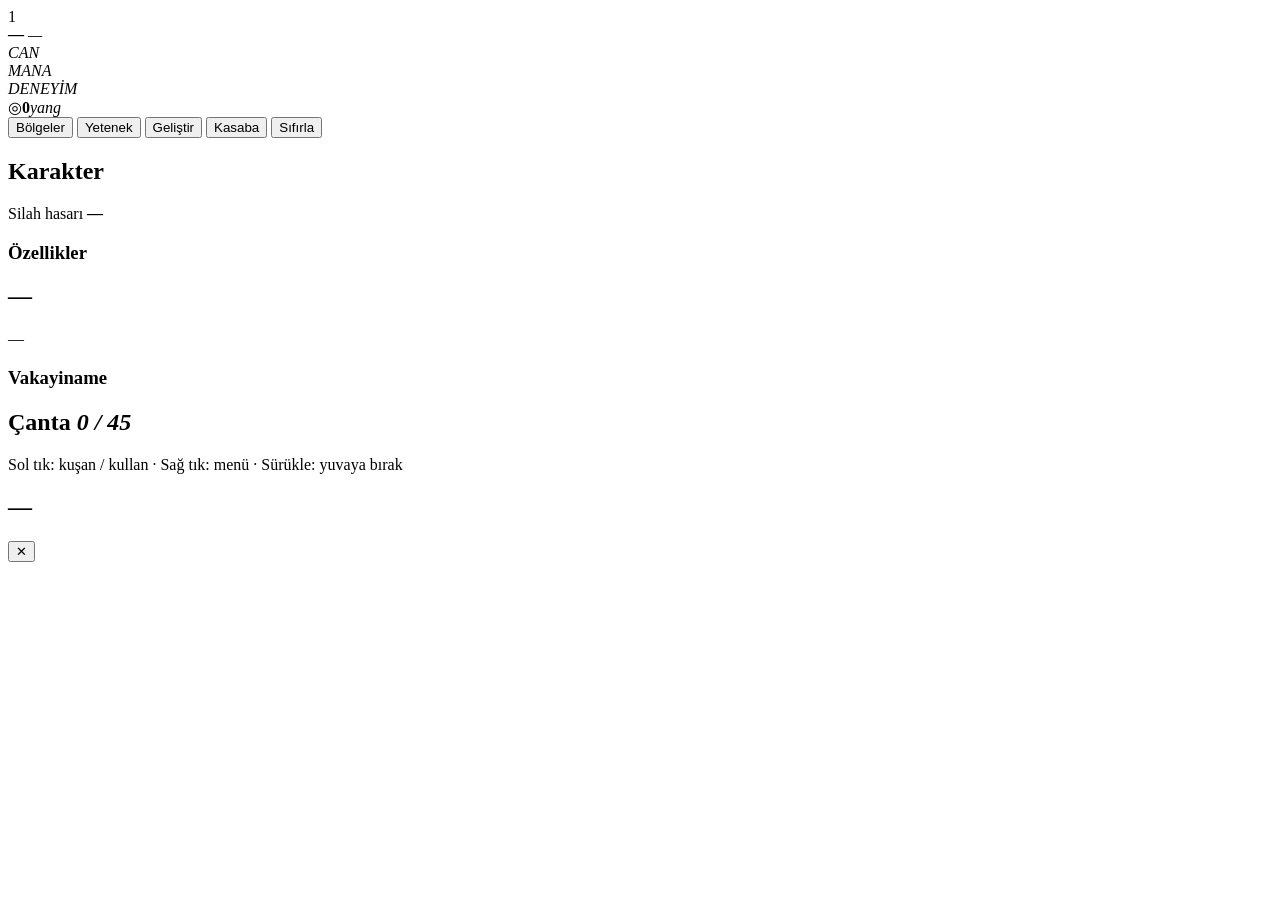
==== commit 98f65335: "Update index.html" ====
--- a/index.html
+++ b/index.html
@@ -1,5885 +1,125 @@
 <!DOCTYPE html>
 <html lang="tr">
 <head>
-<meta charset="UTF-8">
-<meta name="viewport" content="width=device-width, initial-scale=1, maximum-scale=1, user-scalable=no, viewport-fit=cover">
-<title>Çağlar Arası — Su ve Ateş</title>
-<link rel="preconnect" href="https://fonts.googleapis.com">
-<link rel="preconnect" href="https://fonts.gstatic.com" crossorigin>
-<link href="https://fonts.googleapis.com/css2?family=Cinzel:wght@600;800&family=Barlow:wght@400;500;600;700;800&display=swap" rel="stylesheet">
-<style>
-/* =============================================================
-   style.css — Çağlar Arası
-   Palet: obsidyen zemin, parşömen yazı, ırk rengi vurgu
-   ============================================================= */
-
-:root {
-  --bg: #080b14;
-  --bg2: #0e1220;
-  --panel: #131828;
-  --panel2: #1a2033;
-  --line: #2a3350;
-  --ink: #e8e0cd;
-  --dim: #94a0bb;
-  --gold: #e8c04a;
-  --danger: #ff4d6d;
-  --good: #8fd45c;
-  --warn: #ffab3a;
-  --accent: #4fd6ff;
-
-  --r-common: #b8b8b8;
-  --r-uncommon: #69c76a;
-  --r-rare: #4aa3ff;
-  --r-epic: #b06cff;
-  --r-legendary: #ffa93a;
-  --r-mythic: #ff4d6d;
-
-  --font-d: 'Cinzel', Georgia, serif;
-  --font-b: 'Barlow', system-ui, -apple-system, sans-serif;
-}
-
-* { box-sizing: border-box; margin: 0; padding: 0; }
-html, body { height: 100%; }
-body {
-  background: var(--bg);
-  color: var(--ink);
-  font-family: var(--font-b);
-  overflow: hidden;
-  -webkit-tap-highlight-color: transparent;
-}
-.hidden { display: none !important; }
-.dim { color: var(--dim); }
-.small { font-size: 12px; }
-h1, h2, h3, h4 { font-family: var(--font-d); letter-spacing: .02em; }
-
-/* ---------------- Butonlar ---------------- */
-.btn {
-  font-family: var(--font-b); font-weight: 600; font-size: 14px;
-  color: var(--ink); background: var(--panel2);
-  border: 1px solid var(--line); border-radius: 8px;
-  padding: 9px 14px; cursor: pointer; transition: .15s;
-}
-.btn:hover:not(:disabled) { background: #222a42; border-color: var(--accent); }
-.btn:disabled { opacity: .4; cursor: not-allowed; }
-.btn.primary { background: linear-gradient(180deg, var(--accent), color-mix(in srgb, var(--accent) 55%, #000)); color: #06101a; border: none; }
-.btn.primary:hover:not(:disabled) { filter: brightness(1.12); }
-.btn.ghost { background: transparent; }
-.btn.danger { border-color: #5a2233; color: #ff8ea3; }
-.btn.big { font-size: 16px; padding: 13px 26px; }
-button:focus-visible, input:focus-visible { outline: 2px solid var(--accent); outline-offset: 2px; }
-
-/* =============================================================
-   1) KARAKTER OLUŞTURMA
-   ============================================================= */
-.screen { height: 100%; overflow-y: auto; }
-.create-wrap {
-  max-width: 1000px; margin: 0 auto; padding: 46px 20px 60px;
-}
-.create-head { text-align: center; margin-bottom: 26px; }
-.eyebrow {
-  font-size: 12px; letter-spacing: .32em; text-transform: uppercase;
-  color: var(--accent); margin-bottom: 10px;
-}
-.create-head h1 {
-  font-size: clamp(34px, 7vw, 62px); font-weight: 800; letter-spacing: .16em;
-  background: linear-gradient(180deg, #fff6e2, var(--accent));
-  -webkit-background-clip: text; background-clip: text; color: transparent;
-}
-.create-head .sub { color: var(--dim); margin-top: 10px; font-size: 15px; }
-
-.continue {
-  display: flex; align-items: center; justify-content: space-between; gap: 16px;
-  background: var(--panel); border: 1px solid var(--line); border-left: 3px solid var(--gold);
-  border-radius: 10px; padding: 14px 18px; margin-bottom: 22px;
-}
-.continue h3 { font-size: 18px; }
-
-.field { margin-bottom: 24px; }
-.field label { display: block; font-size: 12px; letter-spacing: .18em; text-transform: uppercase; color: var(--dim); margin-bottom: 8px; }
-.field input, .row input {
-  width: 100%; background: var(--panel); border: 1px solid var(--line); color: var(--ink);
-  border-radius: 8px; padding: 12px 14px; font-family: var(--font-b); font-size: 15px;
-}
-.step {
-  font-size: 13px; letter-spacing: .28em; text-transform: uppercase;
-  color: var(--dim); margin: 26px 0 12px;
-  border-bottom: 1px solid var(--line); padding-bottom: 8px;
-}
-.picks { display: grid; gap: 12px; }
-.picks.two { grid-template-columns: repeat(auto-fit, minmax(260px, 1fr)); }
-.picks.three { grid-template-columns: repeat(auto-fit, minmax(220px, 1fr)); }
-.pick {
-  text-align: left; background: var(--panel); border: 1px solid var(--line);
-  border-radius: 12px; padding: 16px; color: var(--ink); cursor: pointer; transition: .16s;
-}
-.pick:hover { border-color: var(--c); transform: translateY(-2px); }
-.pick.on { border-color: var(--c); box-shadow: 0 0 0 1px var(--c), 0 10px 30px -14px var(--c); background: linear-gradient(180deg, color-mix(in srgb, var(--c) 12%, var(--panel)), var(--panel)); }
-.pick .glyph { font-size: 26px; color: var(--c); display: block; margin-bottom: 6px; }
-.pick h3 { font-size: 19px; color: var(--c); margin-bottom: 4px; }
-.pick .role { font-size: 12px; letter-spacing: .12em; text-transform: uppercase; color: var(--dim); margin-bottom: 6px; }
-.pick p { font-size: 13.5px; color: var(--dim); line-height: 1.5; }
-.pick .bonus { display: block; margin-top: 10px; font-size: 12px; color: var(--c); opacity: .9; }
-
-.create-foot {
-  display: flex; align-items: center; justify-content: space-between; gap: 20px;
-  margin-top: 26px; flex-wrap: wrap;
-}
-.preview { flex: 1; min-width: 260px; }
-.preview h4 { font-size: 12px; letter-spacing: .2em; text-transform: uppercase; color: var(--dim); margin-bottom: 8px; }
-.pv-stats { display: grid; grid-template-columns: repeat(auto-fit, minmax(110px, 1fr)); gap: 6px 14px; }
-.pv-stats div { display: flex; justify-content: space-between; font-size: 13px; border-bottom: 1px dashed var(--line); padding-bottom: 3px; }
-.pv-stats span { color: var(--dim); }
-.note { margin-top: 24px; font-size: 12px; color: #6d7896; text-align: center; }
-
-/* =============================================================
-   2) OYUN EKRANI
-   ============================================================= */
-#screen-game { position: fixed; inset: 0; }
-#game { width: 100%; height: 100%; display: block; cursor: crosshair; }
-
-#hud { position: absolute; inset: 0; pointer-events: none; font-size: 13px; }
-#hud button, #hud input { pointer-events: auto; }
-
-/* --- Sol üst oyuncu paneli --- */
-.hud-player {
-  position: absolute; top: 12px; left: 12px; display: flex; gap: 10px;
-  background: rgba(12,16,28,.78); border: 1px solid var(--line); border-radius: 12px;
-  padding: 10px; backdrop-filter: blur(6px); min-width: 268px;
-}
-.portrait {
-  width: 46px; height: 46px; border-radius: 10px; flex: none;
-  background: radial-gradient(circle at 50% 30%, color-mix(in srgb, var(--accent) 60%, #000), #0b1020);
-  border: 1px solid var(--accent); display: grid; place-items: center;
-  font-family: var(--font-d); font-weight: 800; font-size: 12px; color: var(--ink);
-}
-.pbars { flex: 1; display: flex; flex-direction: column; gap: 4px; }
-.pname { display: flex; justify-content: space-between; align-items: baseline; }
-.pname b { font-family: var(--font-d); font-size: 14px; }
-.pname span { font-size: 11px; color: var(--dim); }
-.bar { position: relative; height: 13px; background: #0a0e18; border: 1px solid var(--line); border-radius: 4px; overflow: hidden; }
-.bar span { position: absolute; inset: 0; display: grid; place-items: center; font-size: 10px; font-weight: 700; text-shadow: 0 1px 2px #000; }
-.bar .fill { height: 100%; transition: width .18s; }
-.bar.hp .fill { background: linear-gradient(90deg, #d8324a, #ff6a5c); }
-.bar.xp { height: 7px; }
-.bar.xp .fill { background: linear-gradient(90deg, #3a7fd0, #7fc4ff); }
-.bar.mana { height: 5px; }
-.bar.mana .fill { background: linear-gradient(90deg, #6a4fd0, #b06cff); }
-
-/* --- Üst kaynak & menü --- */
-.hud-top {
-  position: absolute; top: 12px; left: 50%; transform: translateX(-50%);
-  display: flex; align-items: center; gap: 8px;
-  background: rgba(12,16,28,.78); border: 1px solid var(--line);
-  border-radius: 12px; padding: 7px 10px; backdrop-filter: blur(6px);
-}
-.res { display: flex; align-items: center; gap: 6px; font-weight: 700; padding: 0 6px; }
-.res.age { font-family: var(--font-d); font-size: 12px; color: var(--gold); border-left: 1px solid var(--line); padding-left: 12px; }
-.ic { width: 12px; height: 12px; border-radius: 3px; display: inline-block; }
-.ic.gold { background: linear-gradient(135deg, #ffe9a8, var(--gold)); }
-.ic.mat { background: linear-gradient(135deg, #a8e6ff, #4a90c9); }
-.menu { display: flex; gap: 4px; margin-left: 6px; border-left: 1px solid var(--line); padding-left: 10px; }
-.menu button {
-  position: relative; background: transparent; border: 1px solid transparent; color: var(--dim);
-  font-family: var(--font-b); font-weight: 600; font-size: 12.5px;
-  padding: 6px 10px; border-radius: 7px; cursor: pointer; transition: .14s;
-}
-.menu button:hover { color: var(--ink); background: var(--panel2); border-color: var(--line); }
-.dot {
-  position: absolute; top: -4px; right: -4px; min-width: 16px; height: 16px;
-  background: var(--gold); color: #0b1020; border-radius: 8px;
-  font-size: 10px; font-weight: 800; display: grid; place-items: center; padding: 0 4px;
-}
-
-/* --- Sağ: mini harita + görev --- */
-.hud-right { position: absolute; top: 12px; right: 12px; width: 168px; }
-.minibox { background: rgba(12,16,28,.78); border: 1px solid var(--line); border-radius: 12px; padding: 8px; }
-#minimap { width: 150px; height: 150px; display: block; border-radius: 6px; }
-#zone-name { text-align: center; font-family: var(--font-d); font-size: 12px; margin-top: 6px; color: var(--accent); }
-#quest-tracker { margin-top: 8px; display: flex; flex-direction: column; gap: 4px; }
-.qt {
-  background: rgba(12,16,28,.7); border-left: 2px solid var(--accent);
-  padding: 5px 8px; border-radius: 0 6px 6px 0; display: flex; justify-content: space-between; gap: 8px;
-  font-size: 11.5px;
-}
-.qt.done { border-left-color: var(--good); color: var(--good); }
-.qt-num { color: var(--dim); font-weight: 700; }
-.qt-empty { font-size: 11px; color: #616c88; padding: 4px 8px; }
-
-/* --- Boss & PvP barları --- */
-#boss-bar {
-  position: absolute; top: 74px; left: 50%; transform: translateX(-50%);
-  width: min(560px, 80vw); background: rgba(12,16,28,.82);
-  border: 1px solid #4a2333; border-radius: 10px; padding: 8px 12px;
-}
-.bb-name { font-family: var(--font-d); font-size: 14px; margin-bottom: 5px; display: flex; justify-content: space-between; }
-.bb-name span { font-family: var(--font-b); font-size: 11px; color: var(--dim); }
-.bar.big { height: 15px; }
-.fill.boss { background: linear-gradient(90deg, #8a1030, var(--danger)); }
-
-#pvp-bar {
-  position: absolute; top: 12px; left: 50%; transform: translateX(-50%);
-  display: flex; align-items: center; gap: 14px;
-  background: rgba(12,16,28,.85); border: 1px solid var(--line);
-  border-radius: 12px; padding: 10px 16px; width: min(680px, 92vw);
-}
-.pvp-side { flex: 1; }
-.pvp-side.right { text-align: right; }
-.pn { font-family: var(--font-d); font-size: 13px; margin-bottom: 4px; }
-.fill.ally { background: linear-gradient(90deg, #2f7fd0, #7fc4ff); }
-.fill.foe { background: linear-gradient(90deg, #ff6a3a, #ffab3a); }
-.pvp-timer { font-family: var(--font-d); font-size: 20px; text-align: center; line-height: 1; }
-.pvp-timer span { display: block; font-size: 10px; color: var(--dim); letter-spacing: .2em; }
-
-/* --- Etkileşim ipucu --- */
-#interact-hint {
-  position: absolute; bottom: 132px; left: 50%; transform: translateX(-50%);
-  background: rgba(12,16,28,.85); border: 1px solid var(--accent);
-  border-radius: 8px; padding: 7px 14px; font-size: 13px;
-}
-#interact-hint b {
-  display: inline-block; background: var(--accent); color: #06101a;
-  border-radius: 4px; padding: 1px 6px; margin-right: 6px; font-size: 11px;
-}
-
-/* --- Yetenek çubuğu --- */
-#skillbar {
-  position: absolute; bottom: 16px; left: 50%; transform: translateX(-50%);
-  display: flex; gap: 8px;
-}
-.skill {
-  position: relative; width: 74px; height: 66px; overflow: hidden;
-  background: rgba(16,21,36,.9); border: 1px solid var(--line); border-radius: 10px;
-  color: var(--ink); cursor: pointer; display: flex; flex-direction: column;
-  justify-content: flex-end; padding: 6px; transition: .14s;
-}
-.skill:hover { border-color: var(--accent); }
-.skill.nomana { opacity: .55; }
-.skill .key {
-  position: absolute; top: 4px; left: 6px; font-size: 10px; font-weight: 800;
-  color: var(--accent); letter-spacing: .06em;
-}
-.skill .mana { position: absolute; top: 4px; right: 6px; font-size: 10px; color: #b06cff; font-weight: 700; }
-.skill .count { position: absolute; top: 4px; right: 6px; font-size: 11px; color: var(--good); font-weight: 800; }
-.skill .sname { font-size: 11px; font-weight: 600; line-height: 1.15; text-align: left; }
-.skill .cd { position: absolute; left: 0; bottom: 0; width: 100%; height: 0%; background: rgba(4,7,14,.72); transition: height .1s linear; }
-.skill .cd-text { position: absolute; inset: 0; display: grid; place-items: center; font-size: 18px; font-weight: 800; color: #fff; }
-.skill.util { width: 60px; }
-.skill.util .sname { font-size: 10.5px; color: var(--dim); }
-
-/* --- Joystick (dokunmatik) --- */
-#joystick {
-  position: absolute; bottom: 96px; left: 26px; width: 112px; height: 112px;
-  border-radius: 50%; border: 1px solid var(--line); background: rgba(12,16,28,.4);
-  display: none; pointer-events: auto; touch-action: none;
-}
-#joy-knob {
-  position: absolute; left: 50%; top: 50%; width: 46px; height: 46px; margin: -23px 0 0 -23px;
-  border-radius: 50%; background: rgba(120,160,220,.35); border: 1px solid var(--accent);
-}
-
-/* --- Toast --- */
-#toasts { position: absolute; bottom: 100px; right: 16px; display: flex; flex-direction: column; gap: 6px; align-items: flex-end; }
-.toast {
-  background: rgba(12,16,28,.92); border: 1px solid var(--line); border-left: 3px solid var(--accent);
-  border-radius: 6px; padding: 8px 12px; font-size: 12.5px; max-width: 300px;
-  animation: slidein .25s ease; transition: opacity .35s, transform .35s;
-}
-.toast-good { border-left-color: var(--good); }
-.toast-warn { border-left-color: var(--warn); }
-.toast.out { opacity: 0; transform: translateX(20px); }
-@keyframes slidein { from { opacity: 0; transform: translateX(24px); } }
-
-/* =============================================================
-   3) PANELLER (modal)
-   ============================================================= */
-#modal-layer {
-  position: absolute; inset: 0; background: rgba(4,6,12,.72);
-  display: grid; place-items: center; padding: 20px; z-index: 30; pointer-events: auto;
-  backdrop-filter: blur(3px);
-}
-.modal {
-  width: min(620px, 100%); max-height: 86vh; display: flex; flex-direction: column;
-  background: var(--panel); border: 1px solid var(--line); border-radius: 14px;
-  box-shadow: 0 30px 80px -30px #000;
-}
-.modal.wide { width: min(920px, 100%); }
-.modal-head {
-  display: flex; align-items: center; justify-content: space-between;
-  padding: 14px 18px; border-bottom: 1px solid var(--line);
-}
-.modal-head h2 { font-size: 19px; }
-.modal-head .pill, .pill {
-  font-family: var(--font-b); font-size: 11px; font-weight: 700; color: var(--accent);
-  background: color-mix(in srgb, var(--accent) 15%, transparent);
-  border-radius: 20px; padding: 2px 9px; margin-left: 8px;
-}
-.close { background: none; border: none; color: var(--dim); font-size: 18px; cursor: pointer; }
-.close:hover { color: var(--ink); }
-.modal-body { padding: 16px 18px 20px; overflow-y: auto; }
-.modal h4 { font-size: 12px; letter-spacing: .18em; text-transform: uppercase; color: var(--dim); margin: 16px 0 8px; }
-.modal h4:first-child { margin-top: 0; }
-
-/* --- Karakter paneli --- */
-.char-grid { display: grid; grid-template-columns: 1fr 1fr; gap: 22px; }
-.ident { display: flex; gap: 12px; align-items: center; margin-bottom: 6px; }
-.ident-badge {
-  width: 52px; height: 52px; border-radius: 12px; display: grid; place-items: center;
-  font-family: var(--font-d); font-weight: 800; font-size: 20px;
-  background: radial-gradient(circle at 50% 30%, color-mix(in srgb, var(--c) 55%, #000), #0b1020);
-  border: 1px solid var(--c);
-}
-.ident h3 { font-size: 18px; }
-.ident p { font-size: 12.5px; color: var(--dim); }
-.stats { display: grid; grid-template-columns: 1fr 1fr; gap: 4px 16px; }
-.strow { display: flex; justify-content: space-between; font-size: 12.5px; border-bottom: 1px dashed var(--line); padding: 3px 0; }
-.strow span { color: var(--dim); }
-.alloc { display: flex; flex-direction: column; gap: 5px; margin-bottom: 12px; }
-.alrow { display: grid; grid-template-columns: 1fr auto auto auto; gap: 6px; align-items: center; font-size: 12.5px; }
-.alname .cap { font-style: normal; font-size: 10px; color: #66718c; margin-left: 4px; }
-.alpts { font-weight: 800; color: var(--accent); min-width: 22px; text-align: right; }
-.mini {
-  background: var(--panel2); border: 1px solid var(--line); color: var(--ink);
-  border-radius: 6px; padding: 3px 8px; font-size: 11px; font-weight: 700; cursor: pointer;
-}
-.mini:disabled { opacity: .35; cursor: not-allowed; }
-.eqgrid { display: grid; grid-template-columns: 1fr 1fr; gap: 6px; }
-.eqslot {
-  text-align: left; background: var(--panel2); border: 1px solid var(--line);
-  border-radius: 8px; padding: 7px 9px; cursor: pointer; color: var(--ink);
-}
-.eqslot .eqname { display: block; font-size: 10px; letter-spacing: .1em; text-transform: uppercase; color: var(--dim); }
-.eqslot b { font-size: 12.5px; display: block; }
-.eqslot i { font-size: 10.5px; color: var(--dim); font-style: normal; }
-.eqslot.empty b { color: #5b6580; }
-
-/* Nadirlik renkleri */
-.r-common { border-color: color-mix(in srgb, var(--r-common) 45%, var(--line)); }
-.r-uncommon { border-color: var(--r-uncommon); }
-.r-rare { border-color: var(--r-rare); }
-.r-epic { border-color: var(--r-epic); }
-.r-legendary { border-color: var(--r-legendary); box-shadow: 0 0 14px -6px var(--r-legendary); }
-.r-mythic { border-color: var(--r-mythic); box-shadow: 0 0 16px -5px var(--r-mythic); }
-
-/* --- Envanter --- */
-.inv-wrap { display: grid; gap: 14px; }
-.icells, .mcells { display: grid; grid-template-columns: repeat(auto-fill, minmax(150px, 1fr)); gap: 6px; }
-.icell, .mcell {
-  text-align: left; background: var(--panel2); border: 1px solid var(--line);
-  border-radius: 8px; padding: 8px; cursor: pointer; color: var(--ink); transition: .14s;
-}
-.icell:hover, .mcell:hover { transform: translateY(-2px); background: #202742; }
-.ic-slot { display: block; font-size: 9.5px; letter-spacing: .12em; text-transform: uppercase; color: var(--dim); }
-.ic-name { display: block; font-size: 12.5px; font-weight: 600; line-height: 1.2; margin: 2px 0; }
-.ic-lv, .ic-price { font-size: 11px; color: var(--gold); }
-.matbox { background: var(--panel2); border: 1px solid var(--line); border-radius: 10px; padding: 12px; }
-.mat { display: flex; align-items: center; gap: 8px; font-size: 12.5px; padding: 3px 0; }
-.mat i { width: 10px; height: 10px; border-radius: 3px; }
-.mat b { margin-left: auto; }
-.inv-actions { display: flex; align-items: center; gap: 12px; flex-wrap: wrap; font-size: 12px; }
-
-/* --- Item popup --- */
-.itempop-layer { position: fixed; inset: 0; background: rgba(4,6,12,.6); display: grid; place-items: center; z-index: 50; padding: 20px; }
-.itempop {
-  width: min(400px, 100%); background: var(--panel); border: 1px solid var(--line);
-  border-radius: 12px; padding: 18px; box-shadow: 0 24px 60px -24px #000;
-}
-.itempop h3 { font-size: 18px; margin-bottom: 4px; }
-.istats { margin: 12px 0; display: flex; flex-direction: column; gap: 3px; }
-.istat { display: flex; gap: 8px; font-size: 12.5px; border-bottom: 1px dashed var(--line); padding-bottom: 3px; }
-.istat span { color: var(--dim); flex: 1; }
-.istat b { color: var(--ink); }
-.istat i { font-style: normal; font-weight: 700; font-size: 11.5px; }
-.istat .up { color: var(--good); }
-.istat .down { color: #ff7a8a; }
-.ip-actions { display: flex; gap: 8px; flex-wrap: wrap; margin-top: 14px; }
-
-/* --- Market --- */
-.shop-top { display: flex; justify-content: space-between; align-items: center; gap: 12px; margin-bottom: 14px; flex-wrap: wrap; }
-.shop-top .btn { margin-left: 6px; }
-
-/* --- Craft --- */
-.craft { display: flex; flex-direction: column; gap: 10px; }
-.recipe {
-  display: flex; justify-content: space-between; align-items: center; gap: 14px;
-  background: var(--panel2); border: 1px solid var(--line); border-radius: 10px; padding: 12px 14px;
-}
-.recipe h4 { margin: 0 0 3px; font-size: 15px; letter-spacing: 0; text-transform: none; color: var(--ink); }
-.mats { display: flex; flex-wrap: wrap; gap: 8px; margin-top: 6px; font-size: 11.5px; }
-.mats .ok { color: var(--good); }
-.mats .no { color: #ff7a8a; }
-
-/* --- Görevler --- */
-.quests { display: flex; flex-direction: column; gap: 10px; }
-.questrow {
-  display: flex; justify-content: space-between; align-items: center; gap: 14px;
-  background: var(--panel2); border: 1px solid var(--line); border-radius: 10px; padding: 12px 14px;
-}
-.questrow h4 { margin: 0 0 4px; font-size: 14.5px; letter-spacing: 0; text-transform: none; color: var(--ink); }
-.questrow .bar { margin-top: 7px; width: 240px; max-width: 44vw; height: 6px; }
-.questrow .fill { background: linear-gradient(90deg, var(--accent), #fff); }
-.questrow.done { border-color: var(--good); }
-
-/* --- Çağlar --- */
-.ages { display: flex; flex-direction: column; gap: 6px; }
-.agerow {
-  display: flex; align-items: center; gap: 14px; padding: 10px 12px;
-  background: var(--panel2); border: 1px solid var(--line); border-radius: 10px; opacity: .55;
-}
-.agerow.unlocked { opacity: 1; }
-.agerow.current { border-color: var(--gold); box-shadow: 0 0 18px -10px var(--gold); }
-.agemark {
-  width: 38px; height: 38px; flex: none; border-radius: 10px; display: grid; place-items: center;
-  font-family: var(--font-d); font-weight: 800; background: color-mix(in srgb, var(--c) 25%, #0b1020);
-  border: 1px solid var(--c); color: var(--c);
-}
-.agerow h4 { margin: 0; font-size: 15px; letter-spacing: 0; text-transform: none; color: var(--ink); }
-.agestate { margin-left: auto; font-size: 11px; color: var(--dim); }
-.agefoot { margin-top: 14px; display: flex; justify-content: space-between; align-items: center; gap: 14px; flex-wrap: wrap; }
-
-/* --- Depo --- */
-.storage { display: grid; grid-template-columns: 1fr 1fr; gap: 18px; }
-
-/* --- PvP --- */
-.pvp-panel { display: flex; flex-direction: column; gap: 16px; }
-.rankbox {
-  display: flex; align-items: center; gap: 18px; padding: 14px 18px;
-  background: linear-gradient(90deg, color-mix(in srgb, var(--c) 14%, var(--panel2)), var(--panel2));
-  border: 1px solid var(--c); border-radius: 12px;
-}
-.rankname { font-family: var(--font-d); font-size: 24px; color: var(--c); }
-.mmr { font-weight: 700; }
-.wl { margin-left: auto; color: var(--dim); }
-.pvp-actions { display: flex; flex-direction: column; gap: 14px; }
-.duel { background: var(--panel2); border: 1px solid var(--line); border-radius: 10px; padding: 12px 14px; }
-.duel .row { display: flex; gap: 8px; margin: 8px 0; }
-.mm-status { display: flex; align-items: center; gap: 10px; font-size: 13px; color: var(--accent); }
-.spin {
-  width: 14px; height: 14px; border-radius: 50%; border: 2px solid color-mix(in srgb, var(--accent) 30%, transparent);
-  border-top-color: var(--accent); animation: spin .7s linear infinite;
-}
-@keyframes spin { to { transform: rotate(360deg); } }
-
-.result { text-align: center; padding: 10px 0; }
-.rbig { font-family: var(--font-d); font-size: 30px; margin-bottom: 16px; }
-.result.win .rbig { color: var(--good); }
-.result.lose .rbig { color: var(--danger); }
-.rrew { display: flex; justify-content: center; gap: 26px; margin-bottom: 14px; }
-.rrew div { display: flex; flex-direction: column; }
-.rrew span { font-size: 11px; color: var(--dim); letter-spacing: .12em; text-transform: uppercase; }
-.rrew b { font-size: 20px; font-family: var(--font-d); }
-.result .ip-actions { justify-content: center; }
-
-/* --- Yardım --- */
-.keys { display: grid; grid-template-columns: repeat(auto-fit, minmax(200px, 1fr)); gap: 6px; font-size: 13px; }
-.keys div { background: var(--panel2); border: 1px solid var(--line); border-radius: 7px; padding: 7px 10px; }
-.keys b { color: var(--accent); margin-right: 6px; }
-
-/* =============================================================
-   4) RESPONSIVE / MOBİL
-   ============================================================= */
-
-@media (prefers-reduced-motion: reduce) {
-  * { animation-duration: .01ms !important; transition-duration: .01ms !important; }
-}
-
-
-/* ===== KOMBO GÖSTERGESİ ===== */
-#combo-ind{
-  position:absolute; left:50%; top:26%; transform:translateX(-50%);
-  text-align:center; pointer-events:none; z-index:6;
-  font-family:'Cinzel',serif; letter-spacing:.06em;
-  text-shadow:0 2px 14px rgba(0,0,0,.85);
-}
-#combo-ind b{ display:block; font-size:30px; color:var(--accent); line-height:1; }
-#combo-ind span{ font-size:11px; opacity:.65; letter-spacing:.22em; text-transform:uppercase; }
-#combo-ind.finish b{ font-size:38px; color:#ffd66b; }
-#combo-ind.pop{ animation:comboPop .28s ease-out; }
-@keyframes comboPop{
-  0%{ transform:translateX(-50%) scale(.6); opacity:0; }
-  55%{ transform:translateX(-50%) scale(1.16); opacity:1; }
-  100%{ transform:translateX(-50%) scale(1); opacity:1; }
-}
-
-/* ===== İKSİR BUTONLARI ===== */
-.skill.pot .count{ background:var(--pot); color:#0b0f18; font-weight:800; }
-.skill.pot.empty{ opacity:.42; filter:grayscale(.7); }
-.skill.auto{ min-width:56px; }
-.skill.auto .count{ font-size:9px; letter-spacing:.08em; background:#2b3444; color:#8c97ab; }
-.skill.auto.on .count{ background:#2f7d52; color:#dcffe9; }
-
-/* ===== MARKET İKSİR TEZGÂHI ===== */
-.potion-shop{ display:grid; gap:8px; margin-bottom:14px; }
-.pot-row{
-  display:flex; align-items:center; justify-content:space-between; gap:12px;
-  padding:10px 12px; border-radius:10px;
-  background:linear-gradient(90deg, color-mix(in srgb, var(--pot) 14%, transparent), transparent 65%);
-  border:1px solid color-mix(in srgb, var(--pot) 35%, transparent);
-}
-.pot-info b{ display:block; color:var(--pot); font-size:14px; }
-.pot-info span{ font-size:11.5px; opacity:.7; }
-.pot-buy{ display:flex; gap:6px; flex-wrap:wrap; }
-.btn.small{ padding:6px 10px; font-size:11.5px; }
-
-/* ===== EFSUN ROZETİ ===== */
-.ench{ font-size:11.5px; margin:-4px 0 8px; }
-.ench.yes{ color:#c9a6ff; }
-.ench.no{ color:#7b8496; }
-.ench-dot{ color:#c9a6ff; font-style:normal; }
-
-@media (max-width:860px){
-  #combo-ind b{ font-size:24px; }
-  .pot-row{ flex-direction:column; align-items:stretch; }
-}
-
-/* ===== IRK PASİFİ ===== */
-.race-passive{
-  margin:10px 0 14px; padding:10px 12px; border-radius:10px;
-  border:1px solid color-mix(in srgb, var(--c) 32%, transparent);
-  background:linear-gradient(90deg, color-mix(in srgb, var(--c) 12%, transparent), transparent 70%);
-}
-.race-passive b{ display:block; color:var(--c); font-size:13px; margin-bottom:3px; }
-.race-passive span{ font-size:11.5px; opacity:.75; line-height:1.5; }
-.pick-card .bonus.passive{ display:block; margin-top:6px; opacity:.62; font-size:10.5px; line-height:1.45; }
-
-/* ===== MARKET KADEME SEKMELERİ ===== */
-.tier-tabs{ display:flex; gap:6px; flex-wrap:wrap; margin-bottom:8px; }
-.tier-tab{
-  flex:1 1 110px; padding:7px 9px; border-radius:9px; cursor:pointer; text-align:left;
-  background:#141a26; border:1px solid #263043; color:#e8e0cd;
-  font-family:'Barlow',system-ui,sans-serif; transition:.15s;
-}
-.tier-tab b{ display:block; font-size:12px; color:var(--tc); }
-.tier-tab span{ font-size:10px; opacity:.6; letter-spacing:.04em; }
-.tier-tab:hover{ border-color:var(--tc); }
-.tier-tab.on{ background:linear-gradient(180deg, color-mix(in srgb, var(--tc) 22%, transparent), transparent); border-color:var(--tc); }
-.tier-tab.locked{ opacity:.5; }
-.tier-tab.locked b::after{ content:' 🔒'; font-size:10px; }
-.tier-note{ font-size:11.5px; opacity:.72; margin:0 0 12px; }
-.tier-note.warn{ color:#ffcf7a; opacity:.95; }
-.mcell.ench{ box-shadow:inset 0 0 0 1px rgba(201,166,255,.35); }
-.istat.rare b{ color:#c9a6ff; }
-.rare-tag{
-  font-style:normal; font-size:8.5px; letter-spacing:.1em; text-transform:uppercase;
-  color:#c9a6ff; border:1px solid rgba(201,166,255,.4); border-radius:4px; padding:0 3px; margin-left:4px;
-}
-
-/* ===== ÜZERİNDEKİ EKİPMAN (envanter) ===== */
-.worn-box{ margin-bottom:14px; }
-.worn-box h4{ margin:0 0 8px; }
-.worn-grid{ display:grid; grid-template-columns:repeat(auto-fill,minmax(190px,1fr)); gap:8px; }
-.worn{
-  padding:9px 10px; border-radius:10px; text-align:left; cursor:pointer;
-  background:#111725; border:1px solid #26304a; transition:.15s;
-}
-.worn:hover{ border-color:#4a5a80; transform:translateY(-1px); }
-.worn.empty{ opacity:.45; cursor:default; }
-.worn .wslot{ display:block; font-size:9.5px; letter-spacing:.14em; text-transform:uppercase; opacity:.55; }
-.worn b{ display:block; font-size:12.5px; margin:2px 0 3px; line-height:1.25; }
-.worn .wmeta{ display:block; font-size:10px; opacity:.55; margin-bottom:5px; }
-.wstats{ display:flex; flex-wrap:wrap; gap:3px 8px; }
-.wstats i{ font-style:normal; font-size:10.5px; opacity:.78; }
-.wstats i b{ display:inline; font-size:10.5px; color:#e8e0cd; }
-.wstats i.rare, .wstats i.rare b{ color:#c9a6ff; opacity:1; }
-.worn.r-uncommon{ border-color:#3f6b40; } .worn.r-rare{ border-color:#2f5f96; }
-.worn.r-epic{ border-color:#6b40a0; } .worn.r-legendary{ border-color:#a06a20; }
-.worn.r-mythic{ border-color:#a03048; }
-
-/* ===== YETENEK PANELİ ===== */
-.skills-wrap{ display:flex; flex-direction:column; gap:12px; }
-.skgrid{ display:grid; grid-template-columns:repeat(auto-fill,minmax(240px,1fr)); gap:10px; }
-.skcard{
-  padding:12px; border-radius:12px; background:#111725;
-  border:1px solid color-mix(in srgb, var(--c) 28%, #26304a);
-}
-.skhead{ display:flex; align-items:center; gap:9px; margin-bottom:7px; }
-.skkey{
-  width:26px; height:26px; flex:0 0 26px; display:grid; place-items:center;
-  border-radius:7px; background:color-mix(in srgb, var(--c) 22%, transparent);
-  border:1px solid var(--c); color:var(--c); font-weight:800; font-size:13px;
-}
-.skhead b{ display:block; font-family:'Cinzel',serif; font-size:13.5px; color:var(--c); }
-.skhow{ font-size:11.5px; margin:0 0 4px; line-height:1.5; }
-.skrows{ margin:8px 0; border-top:1px solid #1e2637; padding-top:7px; }
-.skrow{ display:flex; justify-content:space-between; gap:8px; font-size:11px; padding:2px 0; }
-.skrow span{ opacity:.6; }
-.skcard h5{ margin:8px 0 4px; font-size:10px; letter-spacing:.14em; text-transform:uppercase; opacity:.5; }
-.skeff{ margin:0; padding-left:15px; }
-.skeff li{ font-size:11px; line-height:1.55; opacity:.85; }
-.skinfo{
-  padding:11px 13px; border-radius:11px;
-  border:1px solid color-mix(in srgb, var(--c) 30%, transparent);
-  background:linear-gradient(90deg, color-mix(in srgb, var(--c) 12%, transparent), transparent 70%);
-}
-.skinfo b{ color:var(--c); font-size:13px; }
-.skinfo p{ margin:4px 0 0; font-size:11.5px; line-height:1.6; opacity:.82; }
-
-
-/* =============================================================
-   MOBİL — tam ekran sığdırma ve dokunmatik kontroller
-   ============================================================= */
-
-/* Tarayıcı çubukları yüzünden kesilmesin: dvh + güvenli alan */
-html, body { height: 100%; height: 100dvh; overscroll-behavior: none; }
-body { position: fixed; inset: 0; width: 100%; touch-action: manipulation; }
-#screen-game { inset: 0; height: 100dvh; }
-#game { touch-action: none; }
-#hud { padding: env(safe-area-inset-top) env(safe-area-inset-right) env(safe-area-inset-bottom) env(safe-area-inset-left); }
-
-/* Karakter oluşturma ekranı küçük ekranda kaydırılabilir */
-#screen-create { overflow-y: auto; -webkit-overflow-scrolling: touch; }
-
-/* --- Dokunmatik aksiyon tuşları --- */
-#touch-actions{
-  position:absolute; right:calc(16px + env(safe-area-inset-right));
-  bottom:calc(104px + env(safe-area-inset-bottom));
-  display:none; align-items:flex-end; gap:10px; pointer-events:auto; z-index:8;
-}
-.tbtn{
-  border-radius:50%; border:1px solid var(--line); background:rgba(16,21,36,.86);
-  color:var(--ink); display:grid; place-items:center; touch-action:none;
-  font-size:22px; font-weight:700; -webkit-user-select:none; user-select:none;
-  box-shadow:0 6px 18px -8px #000;
-}
-.tbtn.big{ width:86px; height:86px; font-size:34px; border-color:var(--accent); color:var(--accent);
-  background:radial-gradient(circle at 50% 35%, color-mix(in srgb, var(--accent) 26%, transparent), rgba(16,21,36,.9)); }
-.tbtn.small{ width:54px; height:54px; font-size:18px; }
-.tbtn:active{ transform:scale(.93); filter:brightness(1.25); }
-
-/* --- Mobil menü düğmesi --- */
-#menu-toggle{
-  position:absolute; top:calc(10px + env(safe-area-inset-top)); right:calc(10px + env(safe-area-inset-right));
-  display:none; width:42px; height:42px; border-radius:11px; z-index:12;
-  background:rgba(12,16,28,.85); border:1px solid var(--line); color:var(--ink); font-size:19px;
-  pointer-events:auto;
-}
-
-/* Dokunmatik cihazlarda joystick her zaman görünür */
-body.is-touch #joystick,
-body.is-touch #touch-actions{ display:flex; }
-body.is-touch #joystick{ display:block; }
-body.is-touch #game{ cursor:default; }
-
-/* ================= DAR EKRAN DÜZENİ ================= */
-@media (max-width: 900px), (pointer: coarse) and (max-width: 1100px) {
-  .char-grid, .storage, .inv-wrap { grid-template-columns: 1fr; }
-
-  /* Sol üst: küçük oyuncu paneli */
-  .hud-player{ top:calc(8px + env(safe-area-inset-top)); left:calc(8px + env(safe-area-inset-left));
-    min-width:0; width:min(52vw,240px); gap:7px; padding:6px 8px; transform:scale(.92); transform-origin:top left; }
-
-  /* Üst: kaynak barı küçülür, menü gizlenip ☰ ile açılır */
-  .hud-top{ top:calc(74px + env(safe-area-inset-top)); left:calc(8px + env(safe-area-inset-left)); transform:none;
-    padding:4px 8px; font-size:11.5px; gap:4px; border-radius:10px; }
-  .res.age{ display:none; }
-  #menu-toggle{ display:block; }
-  .menu{
-    position:fixed; top:calc(58px + env(safe-area-inset-top)); right:calc(10px + env(safe-area-inset-right));
-    flex-direction:column; gap:4px; margin:0; padding:8px; border:1px solid var(--line);
-    background:rgba(12,16,28,.95); border-radius:12px; z-index:11;
-    display:none; box-shadow:0 20px 40px -20px #000;
-  }
-  body.menu-open .menu{ display:flex; }
-  .menu button{ font-size:14px; padding:10px 14px; text-align:left; min-width:132px; }
-
-  /* Sağ: mini harita küçülür, görev takibi gizlenir */
-  .hud-right{ top:calc(8px + env(safe-area-inset-top)); right:calc(58px + env(safe-area-inset-right)); width:96px; }
-  #minimap{ width:88px; height:88px; }
-  #zone-name{ font-size:10.5px; margin-top:3px; }
-  #quest-tracker{ display:none; }
-
-  /* Yetenek çubuğu: en altta tam genişlik, yatay kaydırmalı tek sıra */
-  #skillbar{
-    left:0; right:0; transform:none; justify-content:flex-start;
-    bottom:calc(6px + env(safe-area-inset-bottom));
-    padding:0 10px; gap:6px; flex-wrap:nowrap;
-    overflow-x:auto; overflow-y:hidden; scrollbar-width:none;
-    -webkit-overflow-scrolling:touch;
-  }
-  #skillbar::-webkit-scrollbar{ display:none; }
-  .skill{ width:56px; height:52px; flex:0 0 auto; padding:4px; border-radius:9px; }
-  .skill .sname{ font-size:9px; }
-  .skill .key{ font-size:8.5px; top:3px; left:4px; }
-  .skill .mana, .skill .count{ font-size:9px; top:3px; right:4px; }
-  .skill.util{ width:48px; }
-  .skill.auto{ width:54px; min-width:0; }
-  body.is-touch #btn-dash{ display:none; }        /* ayrı dash tuşu var */
-
-  /* Joystick sol altta, aksiyon tuşları sağ altta — yetenek çubuğunun üstünde */
-  #joystick{ bottom:calc(72px + env(safe-area-inset-bottom)); left:calc(16px + env(safe-area-inset-left));
-    width:104px; height:104px; }
-  #touch-actions{ bottom:calc(72px + env(safe-area-inset-bottom)); right:calc(14px + env(safe-area-inset-right)); }
-
-  #toasts{ bottom:calc(190px + env(safe-area-inset-bottom)); right:10px; }
-  .toast{ font-size:11.5px; padding:6px 10px; max-width:62vw; }
-  #interact-hint{ bottom:calc(192px + env(safe-area-inset-bottom)); }
-  #combo-ind{ top:16%; }
-  #combo-ind b{ font-size:26px; }
-  #boss-bar, #pvp-bar{ top:calc(96px + env(safe-area-inset-top)); width:min(88vw,420px); }
-
-  /* Paneller tam ekran ve kaydırılabilir */
-  #modal-layer{ padding:0; }
-  .modal, .modal.wide{
-    width:100%; max-width:100%; height:100dvh; max-height:100dvh; border-radius:0; border:none;
-    padding-top:env(safe-area-inset-top); padding-bottom:env(safe-area-inset-bottom);
-  }
-  .modal-body{ padding:12px 12px 24px; -webkit-overflow-scrolling:touch; }
-  .modal-head{ padding:10px 12px; }
-  .modal-head h2{ font-size:16px; }
-  #modal-close{ width:40px; height:40px; font-size:20px; }
-
-  /* Panel içi ızgaralar tek/iki sütuna */
-  .icells{ grid-template-columns:repeat(auto-fill,minmax(46%,1fr)); }
-  .worn-grid, .skgrid, .eqgrid{ grid-template-columns:1fr; }
-  .mcells{ grid-template-columns:repeat(auto-fill,minmax(46%,1fr)); }
-  .tier-tab{ flex:1 1 46%; }
-  .itempop{ width:min(94vw,420px); max-height:86dvh; overflow-y:auto; }
-  .btn{ padding:11px 14px; }          /* dokunmatik hedef büyütme */
-  .mini{ min-width:38px; min-height:32px; }
-
-  /* Karakter oluşturma dar ekranda tek sütun */
-  .picks.two, .picks.three{ grid-template-columns:1fr; }
-  .create-wrap{ padding:18px 14px calc(28px + env(safe-area-inset-bottom)); }
-  .create-head h1{ font-size:30px; }
-}
-
-/* =============================================================
-   YATAY (landscape) TELEFON
-   Dikey alan çok az; ekran dört köşeye bölünür ve hiçbir öğe
-   bir diğerinin üstüne binmez.
-     sol üst  : oyuncu paneli + kaynaklar
-     sağ üst  : ☰ menü, altında mini harita
-     sol alt  : joystick        sağ alt : aksiyon tuşları
-     alt orta : yetenek çubuğu (ikisinin arasında)
-   ============================================================= */
-@media (max-height: 520px) and (pointer: coarse) {
-  /* --- sol üst --- */
-  .hud-player{
-    top:calc(6px + env(safe-area-inset-top)); left:calc(6px + env(safe-area-inset-left));
-    transform:scale(.76); transform-origin:top left; width:min(46vw,250px);
-  }
-  /* oyuncu paneli .76 ölçekte ~190px genişlik + ~50px yükseklik kaplar;
-     kaynak barı onun SAĞINA yerleşir, altına değil (üst üste binmesin) */
-  .hud-top{
-    top:calc(6px + env(safe-area-inset-top));
-    left:calc(202px + env(safe-area-inset-left));
-    right:auto; bottom:auto; transform:none;
-    padding:3px 7px; font-size:10.5px; gap:3px; border-radius:9px;
-  }
-
-  /* --- sağ üst --- */
-  #menu-toggle{ width:38px; height:38px; font-size:17px;
-    top:calc(6px + env(safe-area-inset-top)); right:calc(6px + env(safe-area-inset-right)); }
-  .hud-right{ top:calc(50px + env(safe-area-inset-top)); right:calc(6px + env(safe-area-inset-right)); width:78px; }
-  #minimap{ width:70px; height:70px; }
-  #zone-name{ font-size:9px; margin-top:2px; }
-  .minibox{ padding:5px; }
-  .menu{ top:calc(50px + env(safe-area-inset-top)); max-height:calc(100dvh - 70px); overflow-y:auto; }
-  .menu button{ font-size:12.5px; padding:7px 11px; min-width:112px; }
-
-  /* --- sol alt / sağ alt --- */
-  #joystick{ width:86px; height:86px;
-    bottom:calc(52px + env(safe-area-inset-bottom)); left:calc(10px + env(safe-area-inset-left)); }
-  #touch-actions{ bottom:calc(52px + env(safe-area-inset-bottom));
-    right:calc(10px + env(safe-area-inset-right)); gap:8px; }
-  .tbtn.big{ width:64px; height:64px; font-size:25px; }
-  .tbtn.small{ width:42px; height:42px; font-size:15px; }
-
-  /* --- alt orta: yetenek çubuğu joystick ile tuşların ARASINDA --- */
-  #skillbar{
-    bottom:calc(5px + env(safe-area-inset-bottom));
-    left:calc(106px + env(safe-area-inset-left));
-    right:calc(180px + env(safe-area-inset-right));
-    padding:0; gap:5px; justify-content:flex-start;
-  }
-  .skill{ width:46px; height:42px; padding:3px; }
-  .skill .sname{ font-size:8px; }
-
-  /* --- bildirimler ve ipuçları: boş kalan orta şeride --- */
-  #toasts{ bottom:calc(126px + env(safe-area-inset-bottom)); right:calc(10px + env(safe-area-inset-right));
-    top:auto; max-width:32vw; }
-  .toast{ font-size:10.5px; padding:5px 9px; max-width:32vw; }
-  /* etkileşim ipucu joystick ile tuşların arasındaki boşlukta */
-  #interact-hint{ bottom:calc(56px + env(safe-area-inset-bottom)); }
-  /* kombo göstergesi karakterin üstünde kalsın (alt şeritle karışmasın) */
-  #combo-ind{ top:28%; bottom:auto; }
-  #combo-ind b{ font-size:20px; }
-  #combo-ind.finish b{ font-size:25px; }
-  /* üst şeridin (oyuncu paneli + kaynaklar) hemen ALTINDA, ortada */
-  #boss-bar, #pvp-bar{
-    top:calc(58px + env(safe-area-inset-top)); left:50%; transform:translateX(-50%);
-    width:min(44vw,320px); padding:5px 10px; font-size:11px;
-  }
-  .bb-name{ font-size:12px; margin-bottom:3px; }
-  .pvp-side{ font-size:11px; }
-
-  /* --- paneller: yatayda iki sütun daha verimli --- */
-  .modal-head{ padding:7px 12px; }
-  .modal-head h2{ font-size:15px; }
-  .modal-body{ padding:10px 12px 16px; }
-  .icells, .mcells{ grid-template-columns:repeat(auto-fill,minmax(30%,1fr)); }
-  .worn-grid, .skgrid{ grid-template-columns:repeat(auto-fill,minmax(240px,1fr)); }
-  .char-grid, .storage{ grid-template-columns:1fr 1fr; }
-  .tier-tab{ flex:1 1 30%; }
-}
-
-/* ===== YETENEK SEVİYESİ ===== */
-.skill .sklv{
-  position:absolute; bottom:3px; right:5px; font-size:9px; font-weight:800;
-  color:#ffd15c; letter-spacing:.03em; opacity:.9;
-}
-.skill.locked{ opacity:.4; filter:grayscale(.6); }
-.skcard.locked{ opacity:.55; }
-.lvtag{ color:#ffd15c; }
-.sklvbar{ display:flex; gap:2px; margin:2px 0 8px; }
-.sklvbar i{ flex:1; height:4px; border-radius:2px; background:#232c42; }
-.sklvbar i.on{ background:var(--c); box-shadow:0 0 6px -1px var(--c); }
-.skrow .nx{ font-style:normal; color:#8fd45c; font-weight:700; font-size:10.5px; }
-.skcard .btn{ width:100%; margin-top:9px; }
-
-</style>
+<meta charset="UTF-8" />
+<meta name="viewport" content="width=device-width, initial-scale=1.0" />
+<title>Akçay Vakayinamesi</title>
+<link rel="preconnect" href="https://fonts.googleapis.com" />
+<link rel="preconnect" href="https://fonts.gstatic.com" crossorigin />
+<link href="https://fonts.googleapis.com/css2?family=Cinzel:wght@500;700;900&family=Barlow+Condensed:wght@400;600;700&family=Barlow:wght@400;500;700&display=swap" rel="stylesheet" />
+<link rel="stylesheet" href="css/style.css" />
 </head>
 <body>
 
-<!-- =========================================================
-     1) KARAKTER OLUŞTURMA
-     ========================================================= -->
-<section id="screen-create" class="screen">
-  <div class="create-wrap">
-    <header class="create-head">
-      <p class="eyebrow">Çağ 1 · İlk Çağ</p>
-      <h1>ÇAĞLAR ARASI</h1>
-      <p class="sub">Su ve Ateş'in yedi çağ süren savaşı. Irkını seç, buildini kur, arenada kanıtla.</p>
-    </header>
+<!-- KARAKTER OLUŞTURMA -->
+<div id="gate" class="hidden"></div>
 
-    <div id="continue-box" class="continue hidden"></div>
+<!-- ANA OYUN -->
+<div id="app" class="hidden">
 
-    <div class="field">
-      <label for="char-name">Karakter adı</label>
-      <input id="char-name" maxlength="14" placeholder="Gezgin" autocomplete="off">
-    </div>
-
-    <h2 class="step">Irk</h2>
-    <div id="race-list" class="picks two"></div>
-
-    <h2 class="step">Sınıf</h2>
-    <div id="class-list" class="picks three"></div>
-
-    <div class="create-foot">
-      <div id="preview" class="preview"></div>
-      <button id="btn-start" class="btn primary big">Dünyaya gir</button>
-    </div>
-
-    <p class="note">Kayıt tarayıcında saklanır. Kontroller: WASD hareket · sol tık saldırı · 1-4 yetenek · E etkileşim · H yardım.</p>
-  </div>
-</section>
-
-<!-- =========================================================
-     2) OYUN
-     ========================================================= -->
-<div id="screen-game" class="hidden">
-  <canvas id="game"></canvas>
-
-  <div id="hud">
-    <!-- Sol üst: karakter -->
-    <div class="hud-player">
-      <div class="portrait"><span id="p-level">Lv 1</span></div>
-      <div class="pbars">
-        <div class="pname"><b id="p-name">—</b><span id="p-class">—</span></div>
-        <div class="bar hp"><div class="fill" id="hp-fill"></div><span id="hp-text"></span></div>
-        <div class="bar xp"><div class="fill" id="xp-fill"></div><span id="xp-text"></span></div>
-        <div class="bar mana"><div class="fill" id="mana-fill"></div></div>
+  <!-- ÜST: karakter künyesi + barlar -->
+  <header id="hud">
+    <div class="hud-portrait">
+      <div class="pf-level"><span id="chLevel">1</span></div>
+      <div class="pf-id">
+        <b id="chName">—</b>
+        <i id="chClass">—</i>
       </div>
     </div>
 
-    <!-- Üst: kaynaklar + menü -->
-    <div class="hud-top">
-      <div class="res"><i class="ic gold"></i><span id="res-gold">0</span></div>
-      <div class="res"><i class="ic mat"></i><span id="res-mats">0</span></div>
-      <div class="res age"><span id="res-age">İlk Çağ</span></div>
-      <nav class="menu">
-        <button data-panel="char" title="Karakter (C)">Karakter<span id="statpoint-dot" class="dot hidden">0</span></button>
-        <button data-panel="inventory" title="Envanter (I)">Envanter</button>
-        <button data-panel="skills" title="Yetenekler (Y)">Yetenek</button>
-        <button data-panel="quest" title="Görevler (K)">Görev</button>
-        <button data-panel="age" title="Çağlar (M)">Çağ</button>
-        <button data-panel="pvp" title="PvP">PvP</button>
-        <button data-panel="help" title="Yardım (H)">?</button>
+    <div class="hud-bars">
+      <div class="bar hp" id="hpBar"><i></i><span></span><em>CAN</em></div>
+      <div class="bar mp" id="mpBar"><i></i><span></span><em>MANA</em></div>
+      <div class="bar exp" id="expBar"><i></i><span></span><em>DENEYİM</em></div>
+    </div>
+
+    <div class="hud-right">
+      <div class="yang-box"><span class="coin">◎</span><b id="yang">0</b><i>yang</i></div>
+      <div id="buffs" class="buffs"></div>
+      <nav class="hud-nav">
+        <button id="btnMaps" title="M">Bölgeler</button>
+        <button id="btnSkills" title="K">Yetenek</button>
+        <button id="btnUpgrade" title="U">Geliştir</button>
+        <button id="btnTown">Kasaba</button>
+        <button id="btnReset" class="danger">Sıfırla</button>
       </nav>
     </div>
+  </header>
 
-    <!-- Sağ: mini harita + görev takibi -->
-    <div class="hud-right">
-      <div class="minibox">
-        <canvas id="minimap" width="150" height="150"></canvas>
-        <div id="zone-name">—</div>
+  <!-- ORTA: üç sütun -->
+  <main id="board">
+
+    <!-- SOL: ekipman + statlar -->
+    <section class="panel col-left">
+      <h2 class="p-title">Karakter</h2>
+      <div id="equipGrid" class="equip-grid"></div>
+      <div class="dmg-line">Silah hasarı <b id="dmgLine">—</b></div>
+      <h3 class="p-sub">Özellikler</h3>
+      <ul id="statList" class="stat-list"></ul>
+    </section>
+
+    <!-- ORTA: harita + savaş -->
+    <section class="panel col-mid">
+      <div id="field" class="field" data-theme="town">
+        <div class="field-head">
+          <h2 id="mapName">—</h2>
+          <p id="mapDesc">—</p>
+        </div>
+
+        <div id="mobPanel" class="mob-panel hidden">
+          <div id="mobList" class="mob-list"></div>
+        </div>
+
+        <div id="townPanel" class="town-panel">
+          <div id="npcList" class="npc-list"></div>
+        </div>
       </div>
-      <div id="quest-tracker"></div>
-    </div>
 
-    <!-- Boss / PvP barları -->
-    <div id="boss-bar" class="hidden"></div>
-    <div id="pvp-bar" class="hidden"></div>
+      <div class="log-wrap">
+        <h3 class="p-sub">Vakayiname</h3>
+        <div id="log" class="log"></div>
+      </div>
+    </section>
 
-    <!-- Etkileşim ipucu -->
-    <div id="interact-hint" class="hidden"></div>
-    <div id="combo-ind" class="hidden"></div>
+    <!-- SAĞ: envanter -->
+    <section class="panel col-right">
+      <h2 class="p-title">Çanta <em id="invCount">0 / 45</em></h2>
+      <div id="invGrid" class="inv-grid"></div>
+      <p class="hint">Sol tık: kuşan / kullan · Sağ tık: menü · Sürükle: yuvaya bırak</p>
+    </section>
+  </main>
 
-    <!-- Alt: yetenek çubuğu -->
-    <div id="skillbar"></div>
-
-    <!-- Mobil joystick -->
-    <div id="joystick"><div id="joy-knob"></div></div>
-
-    <!-- Mobil aksiyon tuşları -->
-    <div id="touch-actions">
-      <button id="tb-interact" class="tbtn small" aria-label="Etkileşim">E</button>
-      <button id="tb-dash" class="tbtn small" aria-label="Sıçra">⇉</button>
-      <button id="tb-attack" class="tbtn big" aria-label="Saldır">⚔</button>
-    </div>
-
-    <!-- Mobil menü aç/kapat -->
-    <button id="menu-toggle" aria-label="Menü">☰</button>
-
-    <div id="toasts"></div>
-  </div>
-
-  <!-- Panel katmanı -->
-  <div id="modal-layer" class="hidden"><div id="modal" class="modal"></div></div>
+  <!-- ALT: yetenek çubuğu -->
+  <footer id="skillBar" class="skill-bar"></footer>
 </div>
 
-<!-- =========================================================
-     Betikler — yükleme sırası bağımlılığa göre
-     ========================================================= -->
-<script>
-/* ===== js/utils.js ===== */
-/* =============================================================
-   utils.js — matematik, rastgelelik, biçimlendirme, event bus
-   ============================================================= */
+<!-- KATMANLAR -->
+<div id="tooltip" class="tooltip hidden"></div>
+<div id="ctxMenu" class="ctx hidden"></div>
+<div id="toasts" class="toasts"></div>
+<div id="flash" class="flash"></div>
 
-const U = {
-  clamp(v, a, b) { return v < a ? a : (v > b ? b : v); },
-  lerp(a, b, t) { return a + (b - a) * t; },
-  rand(a = 0, b = 1) { return a + Math.random() * (b - a); },
-  randInt(a, b) { return Math.floor(a + Math.random() * (b - a + 1)); },
-  chance(p) { return Math.random() < p; },
-  pick(arr) { return arr[Math.floor(Math.random() * arr.length)]; },
+<div id="modal" class="modal hidden">
+  <div class="m-card">
+    <header class="m-head">
+      <h2 class="m-title">—</h2>
+      <button class="m-close" aria-label="Kapat">✕</button>
+    </header>
+    <div class="m-body"></div>
+  </div>
+</div>
 
-  weightedPick(list, weightKey = 'weight') {
-    let total = 0;
-    for (const it of list) total += it[weightKey];
-    let r = Math.random() * total;
-    for (const it of list) { r -= it[weightKey]; if (r <= 0) return it; }
-    return list[list.length - 1];
-  },
-
-  dist(ax, ay, bx, by) { const dx = bx - ax, dy = by - ay; return Math.sqrt(dx * dx + dy * dy); },
-  dist2(ax, ay, bx, by) { const dx = bx - ax, dy = by - ay; return dx * dx + dy * dy; },
-  angle(ax, ay, bx, by) { return Math.atan2(by - ay, bx - ax); },
-
-  uid() { return Math.random().toString(36).slice(2, 10) + Date.now().toString(36).slice(-4); },
-
-  fmt(n) {
-    n = Math.floor(n);
-    return n.toString().replace(/\B(?=(\d{3})+(?!\d))/g, '.');
-  },
-  pct(v, d = 0) { return (v * 100).toFixed(d) + '%'; },
-
-  /* Stat değerini okunur biçime çevirir */
-  fmtStat(key, v) {
-    const pctKeys = ['critChance', 'critDamage', 'penetration', 'elementDamage', 'elementRes',
-                     'resSu', 'resAtes', 'dmgBoss', 'dmgMonster', 'dmgPlayer', 'dmgStone'];
-    if (pctKeys.includes(key)) return (v >= 0 ? '+' : '') + (v * 100).toFixed(1) + '%';
-    if (key === 'attackSpeed') return (v >= 0 ? '+' : '') + v.toFixed(2);
-    if (key === 'moveSpeed' || key === 'hpRegen') return (v >= 0 ? '+' : '') + v.toFixed(1);
-    return (v >= 0 ? '+' : '') + Math.round(v);
-  },
-
-  statName(key) {
-    const map = {
-      maxHp: 'Can', hpRegen: 'HP Yenilenmesi', attack: 'Saldırı Gücü', magic: 'Büyü Gücü',
-      defense: 'Savunma', attackSpeed: 'Saldırı Hızı', moveSpeed: 'Koşu Hızı',
-      critChance: 'Kritik Şans', critDamage: 'Kritik Hasar', penetration: 'Delici Vuruş',
-      range: 'Menzil', elementDamage: 'Element Hasarı', elementRes: 'Element Direnci',
-      resSu: 'Suya Karşı Dayanıklılık', resAtes: 'Ateşe Karşı Dayanıklılık',
-      dmgBoss: "Boss'a Karşı Güçlü", dmgMonster: 'Canavara Karşı Güçlü',
-      dmgPlayer: 'Oyuncuya Karşı Güçlü', dmgStone: 'Maden Taşına Karşı Güçlü'
-    };
-    return map[key] || key;
-  },
-
-  /* Basit yayın-abone sistemi (görev takibi, UI güncellemesi) */
-  bus: {
-    _h: {},
-    on(evt, fn) { (this._h[evt] = this._h[evt] || []).push(fn); },
-    emit(evt, data) { (this._h[evt] || []).forEach(fn => fn(data)); }
-  },
-
-  /* Nokta bir daire içinde mi */
-  inCircle(px, py, cx, cy, r) { return U.dist2(px, py, cx, cy) <= r * r; },
-
-  /* Açı farkı (-PI..PI) */
-  angleDiff(a, b) {
-    let d = b - a;
-    while (d > Math.PI) d -= Math.PI * 2;
-    while (d < -Math.PI) d += Math.PI * 2;
-    return d;
-  },
-
-  now() { return performance.now() / 1000; }
-};
-
-;
-/* ===== js/data.js ===== */
-/* =============================================================
-   data.js — TÜM OYUN VERİSİ (data-driven tasarım)
-   Kod içine sabit değer gömülmez; denge buradan ayarlanır.
-   ============================================================= */
-
-const GameData = {
-
-  /* ---------------- IRKLAR ---------------- */
-  RACES: {
-    su: {
-      id: 'su', name: 'Su Irkı', element: 'su',
-      colors: { primary: '#4fd6ff', dark: '#0f4c6b', light: '#d7f6ff', aura: '#7ce9ff' },
-      desc: 'Savunma, kontrol ve iyileştirme. Yavaşlatır, dondurur, ayakta kalır.',
-      bonus: { defense: 0.15, hpRegen: 0.45, moveSpeed: 0.05, elementRes: 0.12, resAtes: 0.12, maxHp: 0.06 },
-      bonusText: '+%15 Savunma · +%45 HP Yenilenmesi · +%6 Can · +%5 Koşu Hızı · +%12 Element Direnci · +%12 Ateşe Dayanıklılık',
-      /* Pasif: hasar almayınca hızlı toparlanır, iksirler daha çok iyileştirir */
-      passive: {
-        name: 'Derinlerin Nefesi',
-        text: 'Hasar almadığın her 5 saniyede canın hızla dolar · iksir iyileştirmesi +%20 · yavaşlatma etkilerin +%15 daha uzun',
-        regenMul: 1.9, potionMul: 1.20, slowDurMul: 1.15
-      }
-    },
-    ates: {
-      id: 'ates', name: 'Ateş Irkı', element: 'ates',
-      colors: { primary: '#ff7a2f', dark: '#6b1f0f', light: '#ffd9a8', aura: '#ffb347' },
-      desc: 'Saldırı, kritik ve yanma hasarı. Hızlı öldürür, geç savunur.',
-      bonus: { attack: 0.15, critChance: 0.06, critDamage: 0.20, elementDamage: 0.12, resSu: 0.12, attackSpeed: 0.05 },
-      bonusText: '+%15 Saldırı · +%6 Kritik Şans · +%20 Kritik Hasar · +%5 Saldırı Hızı · +%12 Element Hasarı · +%12 Suya Dayanıklılık',
-      /* Pasif: kombo bitiricisi ve yanma hasarı güçlenir */
-      passive: {
-        name: 'Sönmeyen Kor',
-        text: 'Kombo bitiricin +%25 hasar · yanma etkin +%30 hasar · düşman kanıyorken kritik şansın +%5',
-        finisherMul: 1.25, burnMul: 1.30, critVsBurning: 0.05
-      }
-    }
-  },
-
-  /* ---------------- SINIFLAR ---------------- */
-  CLASSES: {
-    savasci: {
-      id: 'savasci', name: 'Savaşçı', role: 'Yakın Dövüş / Tank',
-      desc: 'Ağır silah, yüksek can ve savunma. Yaklaşabilirse tek hedefi en hızlı eriten sınıf.',
-      base: { maxHp: 600, attack: 52, magic: 12, defense: 34, attackSpeed: 1.02,
-              moveSpeed: 4.2, critChance: 0.06, critDamage: 1.65, penetration: 0.12, range: 1.6 },
-      growth: { maxHp: 46, attack: 5.7, magic: 1.0, defense: 2.8 },
-      damageStat: 'attack',
-      skills: ['gucluVurus', 'donerSaldiri', 'kalkanDarbesi', 'ofke']
-    },
-    okcu: {
-      id: 'okcu', name: 'Okçu', role: 'Menzilli Fiziksel',
-      desc: 'Yüksek saldırı hızı ve kritik. Kısa menzil ve düşük savunma — konum tutmayı bilmek şart.',
-      base: { maxHp: 430, attack: 46, magic: 14, defense: 15, attackSpeed: 1.30,
-              moveSpeed: 4.0, critChance: 0.10, critDamage: 1.6, penetration: 0.10, range: 4.0 },
-      growth: { maxHp: 34, attack: 5.2, magic: 1.2, defense: 1.35 },
-      damageStat: 'attack',
-      skills: ['cokluOk', 'deliciOk', 'kritikOk', 'okYagmuru']
-    },
-    buyucu: {
-      id: 'buyucu', name: 'Büyücü', role: 'Alan Hasarı / Kontrol',
-      desc: 'Element ve alan hasarı. Kalabalığı siler ama en yavaş yürüyen ve kırılgan sınıftır.',
-      base: { maxHp: 510, attack: 22, magic: 44, defense: 26, attackSpeed: 1.05,
-              moveSpeed: 3.45, critChance: 0.07, critDamage: 1.55, penetration: 0.06, range: 5.0 },
-      growth: { maxHp: 39, attack: 1.4, magic: 4.2, defense: 2.4 },
-      damageStat: 'magic',
-      skills: ['elementTopu', 'alanBuyusu', 'kontrolBuyusu', 'ultimate']
-    }
-  },
-
-  /* ---------------- YETENEKLER ----------------
-     type: melee | projectile | area | dash | buff
-     Su/Ateş varyantı isim ve efekt olarak ayrışır.        */
-  SKILLS: {
-    gucluVurus: {
-      name: { su: 'Buz Balyozu', ates: 'Alev Balyozu' }, type: 'melee',
-      mult: 2.60, cd: 4.5, mana: 18, radius: 2.6, arc: 1.6,
-      effect: { su: { slow: 0.35, dur: 2 }, ates: { burn: 0.35, dur: 3 } },
-      desc: 'Önündeki dar alana ağır tek vuruş.'
-    },
-    donerSaldiri: {
-      name: { su: 'Girdap Savurma', ates: 'Alev Kasırgası' }, type: 'area',
-      mult: 1.25, cd: 8, mana: 26, radius: 3.2, hits: 3, tick: 0.35, self: true,
-      effect: { su: { slow: 0.25, dur: 1.5 }, ates: { burn: 0.25, dur: 3 } },
-      desc: 'Çevrende 3 vuruşluk dönen alan saldırısı.'
-    },
-    kalkanDarbesi: {
-      name: { su: 'Buz Hamlesi', ates: 'Kor Hamlesi' }, type: 'dash',
-      mult: 1.85, cd: 11, mana: 24, radius: 2.1, dashDist: 4.5,
-      /* Savaşçının kontrol yeteneği: Sv1'de 2 sn sersemletme,
-         her seviyede +0.1 sn (Sv10 → 2.9 sn). */
-      effect: { su: { stun: 2.0 }, ates: { stun: 2.0, burn: 0.3, dur: 3 } },
-      desc: 'İleri atılır, çarptığı düşmanları 2 saniye sersemletir. Seviye arttıkça süre uzar.'
-    },
-    ofke: {
-      name: { su: 'Buz Zırhı', ates: 'Öfke' }, type: 'buff',
-      cd: 22, mana: 30, dur: 8,
-      buff: { su: { defense: 0.55, hpRegen: 8 }, ates: { attack: 0.40, attackSpeed: 0.30 } },
-      desc: 'Kısa süreli güçlü kişisel takviye.'
-    },
-
-    cokluOk: {
-      name: { su: 'Buz Yaylımı', ates: 'Kor Yaylımı' }, type: 'projectile',
-      mult: 0.68, cd: 5.5, mana: 18, count: 5, spread: 0.55, speed: 15, life: 0.8,
-      effect: { su: { slow: 0.25, dur: 1.5 }, ates: { burn: 0.2, dur: 3 } },
-      desc: 'Yelpaze şeklinde 5 ok.'
-    },
-    deliciOk: {
-      name: { su: 'Buz Mızrağı', ates: 'Lav Mızrağı' }, type: 'projectile',
-      mult: 2.2, cd: 7, mana: 22, count: 1, speed: 22, life: 1.1, pierce: 5, bonusPen: 0.35,
-      desc: 'Düşmanları delip geçer, savunmayı yok sayar.'
-    },
-    kritikOk: {
-      name: { su: 'Kristal Ok', ates: 'Patlayıcı Ok' }, type: 'projectile',
-      mult: 2.1, cd: 9, mana: 24, count: 1, speed: 18, life: 1.2, forceCrit: true, splash: 2.2,
-      effect: { su: { slow: 0.4, dur: 2 }, ates: { burn: 0.5, dur: 4 } },
-      desc: 'Garantili kritik, isabet yerinde patlar.'
-    },
-    okYagmuru: {
-      name: { su: 'Dolu Yağmuru', ates: 'Ateş Yağmuru' }, type: 'area',
-      mult: 0.82, cd: 16, mana: 38, radius: 3.6, hits: 5, tick: 0.4, castRange: 8,
-      effect: { su: { slow: 0.3, dur: 1.5 }, ates: { burn: 0.35, dur: 3 } },
-      desc: 'İmleçteki bölgeye 5 dalga ok yağdırır.'
-    },
-
-    elementTopu: {
-      name: { su: 'Su Küresi', ates: 'Ateş Topu' }, type: 'projectile',
-      mult: 1.95, cd: 4, mana: 20, count: 1, speed: 12, life: 1.4, splash: 2.6,
-      effect: { su: { slow: 0.3, dur: 2 }, ates: { burn: 0.4, dur: 3 } },
-      desc: 'İsabet yerinde patlayan element küresi.'
-    },
-    alanBuyusu: {
-      name: { su: 'Buz Fırtınası', ates: 'Meteor' }, type: 'area',
-      mult: 1.60, cd: 11, mana: 34, radius: 4.2, hits: 4, tick: 0.5, castRange: 7.5,
-      effect: { su: { slow: 0.45, dur: 2 }, ates: { burn: 0.45, dur: 4 } },
-      desc: 'Hedef bölgeye uzun süreli alan hasarı.'
-    },
-    kontrolBuyusu: {
-      name: { su: 'Donma', ates: 'Alev Duvarı' }, type: 'area',
-      mult: 0.75, cd: 14, mana: 30, radius: 3.4, hits: 2, tick: 0.5, castRange: 6,
-      effect: { su: { stun: 1.6 }, ates: { burn: 0.6, dur: 5, slow: 0.3, dur2: 2 } },
-      heal: { su: 0.18, ates: 0 },
-      desc: 'Kontrol büyüsü. Su ırkı ayrıca kendini iyileştirir.'
-    },
-    ultimate: {
-      name: { su: 'Kraken Dalgası', ates: 'Ejderha Nefesi' }, type: 'area',
-      mult: 3.5, cd: 30, mana: 60, radius: 5.6, hits: 1, self: true,
-      effect: { su: { slow: 0.5, dur: 3 }, ates: { burn: 0.8, dur: 5 } },
-      desc: 'Çevrendeki her şeyi süpüren ultimate.'
-    }
-  },
-
-  /* ---------------- STAT DAĞITIMI ----------------
-     Level başına 5 puan. Her puanın etkisi + soft-cap. */
-  ALLOC: [
-    { key: 'maxHp',       name: 'Can (HP)',        per: 34,    fmt: 'flat' },
-    { key: 'attack',      name: 'Saldırı Gücü',    per: 5.2,   fmt: 'flat' },
-    { key: 'magic',       name: 'Büyü Gücü',       per: 5.2,   fmt: 'flat' },
-    { key: 'defense',     name: 'Savunma',         per: 3.4,   fmt: 'flat' },
-    { key: 'critChance',  name: 'Kritik Şans',     per: 0.006, fmt: 'pct' },
-    { key: 'critDamage',  name: 'Kritik Hasar',    per: 0.03,  fmt: 'pct' },
-    { key: 'penetration', name: 'Delici Vuruş',    per: 0.005, fmt: 'pct' },
-    { key: 'attackSpeed', name: 'Saldırı Hızı',    per: 0.012, fmt: 'x' },
-    { key: 'moveSpeed',   name: 'Koşu Hızı',       per: 0.03,  fmt: 'flat1' }
-  ],
-
-  /* Soft-cap: eşiği aşan kısım %35 verim. Sert tavan: hard. */
-  SOFTCAP: {
-    critChance:  { soft: 0.50, rate: 0.35, hard: 0.75 },
-    penetration: { soft: 0.40, rate: 0.35, hard: 0.65 },
-    attackSpeed: { soft: 1.80, rate: 0.35, hard: 2.50 },
-    moveSpeed:   { soft: 6.00, rate: 0.30, hard: 7.50 },
-    critDamage:  { soft: 3.00, rate: 0.40, hard: 4.50 },
-    elementRes:  { soft: 0.50, rate: 0.30, hard: 0.75 },
-    resSu:       { soft: 0.40, rate: 0.30, hard: 0.65 },
-    resAtes:     { soft: 0.40, rate: 0.30, hard: 0.65 },
-    dmgBoss:     { soft: 0.45, rate: 0.30, hard: 0.80 },
-    dmgMonster:  { soft: 0.45, rate: 0.30, hard: 0.80 },
-    dmgPlayer:   { soft: 0.35, rate: 0.30, hard: 0.60 },
-    dmgStone:    { soft: 0.55, rate: 0.30, hard: 0.95 }
-  },
-
-  /* ---------------- DENGE / FORMÜL SABİTLERİ ---------------- */
-  BALANCE: {
-    statPointsPerLevel: 5,
-    maxLevel: 100,
-    defenseK: 110,             // savunma azaltma sabiti
-    defensePerLevel: 16,
-    elementAdvantage: 0.20,    // karşıt elemente +%20
-    variance: 0.05,            // ±%5 hasar sapması
-    manaMax: 100,
-    manaRegen: 6.5,            // saniyede
-    potionHeal: 0.35,          // max HP yüzdesi
-    potionCd: 8,
-    dashCd: 3.2,
-    monsterAtkMul: 1.6,        // yaratık saldırısı çarpanı (tek noktadan denge)
-    dashDist: 3.6,
-    respawnTime: 3,
-    xpCurve: (lv) => Math.floor(55 * Math.pow(lv, 1.62) + 70 * lv),
-    goldSellRate: 0.30,
-    pvpMatchTime: 120,
-
-    /* --- Kombo (saldırıya basılı tut) ---
-       Ardışık vuruşlar zincirlenir; 3. vuruş bitirici (daha geniş + sert). */
-    combo: {
-      window: 1.15,                 // zincirin kopmadan önceki bekleme süresi (sn)
-      mults: [1.00, 1.20, 1.60],    // vuruş çarpanları
-      speed: [1.00, 0.80, 0.70],    // sonraki vuruş bekleme çarpanı (hızlanır)
-      radiusBonus: [0, 0.15, 0.55], // bitiricinin menzili genişler
-      arcBonus:    [0, 0.15, 0.85],
-      finisherEffect: { su: { slow: 0.35, dur: 2 }, ates: { burn: 0.4, dur: 3 } }
-    },
-
-    /* --- Can yenilenmesi (Metin2 mantığı) --- */
-    regen: {
-      monsterCombat: 0.005,   // savaşırken saniyede max HP oranı
-      monsterIdle:   0.075,   // aggro düşünce hızlı toparlanır
-      bossCombat:    0.011,
-      bossIdle:      0.10,
-      playerIdle:    0.020,   // 5 sn hasar almadıysan
-      idleDelay:     5
-    },
-
-    /* --- İksirler (markette satılır, basılı tutunca da içilir) --- */
-    autoPotionAt: 0.45        // otomatik iksir eşiği (max HP oranı)
-  },
-
-  /* ---------------- YETENEK SEVİYELERİ ----------------
-     Her yetenek 1-10 arası yükseltilir: hasar artar, bekleme kısalır. */
-  SKILL_LEVEL: {
-    max: 10,
-    pointsPerLevel: 1,        // karakter levelinde kazanılan yetenek puanı
-    firstPointAt: 2,          // Lv2'den itibaren
-    damagePerLevel: 0.14,     // seviye başına +%14 hasar
-    cdPerLevel: 0.045,        // seviye başına -%4.5 bekleme
-    cdFloor: 0.60,            // bekleme en fazla %40 kısalır
-    manaPerLevel: 0.03,       // seviye başına +%3 mana maliyeti
-    effectPerLevel: 0.06,     // yavaşlatma/yanma etkisi +%6
-    stunFlatPerLevel: 0.10,   // sersemletme: seviye başına +0.10 sn (düz artış)
-    stunCap: 3.2,             // sersemletme üst sınırı (sn)
-    unlockAt: [1, 4, 8, 14]   // yetenekler bu karakter levellerinde açılır
-  },
-
-  /* ---------------- İKSİRLER ---------------- */
-  POTIONS: {
-    kucuk: { id: 'kucuk', name: 'Küçük Can İksiri', heal: 0.22, cd: 1.1, price: 45,  bundle: 10, color: '#ff6b7d', key: 'Q' },
-    buyuk: { id: 'buyuk', name: 'Büyük Can İksiri', heal: 0.55, cd: 5.0, price: 170, bundle: 5,  color: '#ff3d5a', key: 'R' },
-    mana:  { id: 'mana',  name: 'Mana İksiri',      mana: 55,   cd: 6.0, price: 120, bundle: 5,  color: '#6ba8ff', key: 'F' }
-  },
-
-  /* ---------------- ÇAĞLAR ---------------- */
-  AGES: [
-    { id: 1, name: 'İlk Çağ',        reqLevel: 1,  reqBoss: 0, monLv: 1,  itemTier: 1, ground: '#2c3b30', accent: '#6f8f5f' },
-    { id: 2, name: 'Kabileler Çağı', reqLevel: 8,  reqBoss: 1, monLv: 8,  itemTier: 2, ground: '#31402f', accent: '#8aa05a' },
-    { id: 3, name: 'Antik Çağ',      reqLevel: 18, reqBoss: 2, monLv: 18, itemTier: 3, ground: '#3a3a2c', accent: '#b09a5c' },
-    { id: 4, name: 'Orta Çağ',       reqLevel: 30, reqBoss: 3, monLv: 30, itemTier: 4, ground: '#33323f', accent: '#8f8fb0' },
-    { id: 5, name: 'Krallıklar Çağı',reqLevel: 45, reqBoss: 4, monLv: 45, itemTier: 5, ground: '#2f3346', accent: '#7f9fd0' },
-    { id: 6, name: 'Büyü Çağı',      reqLevel: 62, reqBoss: 5, monLv: 62, itemTier: 6, ground: '#33294a', accent: '#a97fd8' },
-    { id: 7, name: 'Efsane Çağı',    reqLevel: 80, reqBoss: 6, monLv: 80, itemTier: 7, ground: '#42283a', accent: '#e0a04f' }
-  ],
-
-  /* ---------------- YARATIKLAR ---------------- */
-  MONSTERS: {
-    su: [
-      { id: 'suGoblin', name: 'Su Goblini', tier: 'normal', hp: 105, atk: 15, def: 6, spd: 3.1, range: 1.2, aspd: 1.0, xp: 22, gold: 11, size: 0.55, color: '#57b6c9' },
-      { id: 'buzKurdu', name: 'Buz Kurdu',  tier: 'normal', hp: 135, atk: 19, def: 8, spd: 4.3, range: 1.2, aspd: 1.2, xp: 30, gold: 14, size: 0.6,  color: '#8fd8ea' },
-      { id: 'denizCanavari', name: 'Deniz Canavarı', tier: 'elite', hp: 300, atk: 27, def: 16, spd: 2.9, range: 5.5, aspd: 0.8, xp: 62, gold: 32, size: 0.8, color: '#2f7fa8', ranged: true },
-      { id: 'buzGolemi', name: 'Buz Golemi', tier: 'elite', hp: 480, atk: 33, def: 28, spd: 2.3, range: 1.6, aspd: 0.7, xp: 84, gold: 45, size: 0.95, color: '#c9ecff' }
-    ],
-    ates: [
-      { id: 'atesGoblin', name: 'Ateş Goblini', tier: 'normal', hp: 100, atk: 18, def: 5, spd: 3.3, range: 1.2, aspd: 1.1, xp: 23, gold: 12, size: 0.55, color: '#e07a3c' },
-      { id: 'lavKurdu', name: 'Lav Kurdu', tier: 'normal', hp: 128, atk: 22, def: 7, spd: 4.5, range: 1.2, aspd: 1.25, xp: 31, gold: 15, size: 0.6, color: '#ff9a4a' },
-      { id: 'alevSovalyesi', name: 'Alev Şövalyesi', tier: 'elite', hp: 360, atk: 34, def: 22, spd: 3.4, range: 1.7, aspd: 1.0, xp: 74, gold: 38, size: 0.8, color: '#c94f2a' },
-      { id: 'lavGolemi', name: 'Lav Golemi', tier: 'elite', hp: 455, atk: 38, def: 24, spd: 2.4, range: 4.8, aspd: 0.75, xp: 86, gold: 46, size: 0.95, color: '#ff6a2a', ranged: true }
-    ]
-  },
-
-  BOSSES: {
-    su: {
-      id: 'kraken', name: 'Kraken', element: 'su', color: '#1f6f9a', size: 1.6,
-      hp: 2600, atk: 52, def: 34, spd: 2.6, range: 2.4, aspd: 0.8, xp: 900, gold: 700,
-      phases: [
-        { at: 1.00, name: 'Faz 1 — Derinlik', atkMul: 1.0, spdMul: 1.0, special: 'nova', specialCd: 9 },
-        { at: 0.65, name: 'Faz 2 — Girdap',   atkMul: 1.2, spdMul: 1.15, special: 'volley', specialCd: 6 },
-        { at: 0.30, name: 'Faz 3 — Kraken Öfkesi', atkMul: 1.45, spdMul: 1.3, special: 'both', specialCd: 4.5 }
-      ]
-    },
-    ates: {
-      id: 'ejderha', name: 'Ateş Ejderhası', element: 'ates', color: '#b83a1a', size: 1.7,
-      hp: 2450, atk: 60, def: 30, spd: 2.7, range: 2.6, aspd: 0.85, xp: 950, gold: 730,
-      phases: [
-        { at: 1.00, name: 'Faz 1 — Pençe', atkMul: 1.0, spdMul: 1.0, special: 'volley', specialCd: 8 },
-        { at: 0.65, name: 'Faz 2 — Alev Yağmuru', atkMul: 1.25, spdMul: 1.15, special: 'nova', specialCd: 6 },
-        { at: 0.30, name: 'Faz 3 — Ejderha Nefesi', atkMul: 1.5, spdMul: 1.3, special: 'both', specialCd: 4 }
-      ]
-    }
-  },
-
-  /* ---------------- EKİPMAN ---------------- */
-  SLOTS: [
-    { key: 'weapon', name: 'Silah' },
-    { key: 'helmet', name: 'Kask' },
-    { key: 'chest',  name: 'Göğüslük' },
-    { key: 'gloves', name: 'Eldiven' },
-    { key: 'legs',   name: 'Pantolon' },
-    { key: 'boots',  name: 'Ayakkabı' },
-    { key: 'amulet', name: 'Kolye' },
-    { key: 'ring',   name: 'Yüzük' },
-    { key: 'shield', name: 'Kalkan' }
-  ],
-
-  WEAPON_NAMES: {
-    savasci: ['Kılıç', 'Balta', 'Çift Elli Kılıç', 'Savaş Çekici'],
-    okcu: ['Yay', 'Uzun Yay', 'Element Yayı', 'Avcı Yayı'],
-    buyucu: ['Asa', 'Değnek', 'Element Asası', 'Kristal Asa']
-  },
-
-  ARMOR_PREFIX: {
-    su: ['Buz', 'Kristal', 'Derin', 'Kar', 'Med', 'Girdap'],
-    ates: ['Kor', 'Alev', 'Lav', 'Kül', 'Ejder', 'Volkan']
-  },
-  ARMOR_SUFFIX: ['Muhafızı', 'Avcısı', 'Ustası', 'Efendisi', 'Yıldızı', 'Kalıntısı'],
-
-  /* ---------------- GÜÇ MANTIĞI (denge modeli) ----------------
-     Her sınıf farklı hissettirir ama "savaş puanı" olarak eşittir.
-
-       etkiliCan (eHP) = maxHp / (1 - savunmaKesintisi)
-       savaşPuanı      = DPS × eHP
-
-     Hedef: aynı level ve kademede savaş puanları birbirinden en fazla
-     %12 sapsın. Sınıflar bu puanı FARKLI dağıtır:
-
-       Savaşçı : yüksek eHP + yüksek tekli hasar, menzil ve mobilite yok
-       Okçu    : en yüksek sürekli hasar + menzil, en düşük eHP
-       Büyücü  : en yüksek alan hasarı + kontrol, en yavaş, orta eHP
-
-     weaponMul  : sınıfın kuşandığı silahın ana stat çarpanı
-     aoeFactor  : kalabalıkta beklenen hasar çarpanı (denge ölçümü için)  */
-  POWER_MODEL: {
-    scoreTolerance: 0.12,
-    defenseK: 110,
-    roles: {
-      savasci: { weaponMul: 1.80, aoeFactor: 1.9, note: 'Tek hedefte sert, kalabalıkta orta, dayanıklı' },
-      okcu:    { weaponMul: 1.15, aoeFactor: 1.5, note: 'Sürekli hasar ve menzil, çok kırılgan' },
-      buyucu:  { weaponMul: 0.90, aoeFactor: 3.0, note: 'Alan hasarı ve kontrol, yavaş' }
-    }
-  },
-
-  /* ---------------- KUŞAM KADEMELERİ ----------------
-     Her level aralığının kendi seti, kendi görünüm adı ve kendi güç çarpanı var.
-     Markette yalnızca leveline uyan kademe satın alınabilir. */
-  GEAR_TIERS: [
-    { id: 1, name: 'Çırak Kuşamı', min: 1,  max: 9,   statMul: 1.00, priceMul: 1.0, color: '#9aa0a6',
-      sets: { su: 'Çırak Buz',      ates: 'Çırak Kor' } },
-    { id: 2, name: 'Bronz Kuşam',  min: 10, max: 19,  statMul: 1.10, priceMul: 1.4, color: '#c08a4a',
-      sets: { su: 'Buzul Pulu',     ates: 'Kor Pulu' } },
-    { id: 3, name: 'Gümüş Kuşam',  min: 20, max: 39,  statMul: 1.22, priceMul: 2.1, color: '#cbd5e2',
-      sets: { su: 'Derin Akıntı',   ates: 'Alev Dili' } },
-    { id: 4, name: 'Altın Kuşam',  min: 40, max: 59,  statMul: 1.36, priceMul: 3.2, color: '#ffcc55',
-      sets: { su: 'Girdap Muhafızı', ates: 'Volkan Muhafızı' } },
-    { id: 5, name: 'Ejder Kuşamı', min: 60, max: 79,  statMul: 1.52, priceMul: 4.8, color: '#b06cff',
-      sets: { su: 'Kraken Zırhı',   ates: 'Ejder Zırhı' } },
-    { id: 6, name: 'Kadim Kuşam',  min: 80, max: 100, statMul: 1.70, priceMul: 7.0, color: '#ff4d6d',
-      sets: { su: 'Kadim Derinlik', ates: 'Kadim Alev' } }
-  ],
-
-  RARITY: [
-    { id: 'common',    name: 'Common',    color: '#b8b8b8', mult: 1.00, affixes: 1, weight: 58 },
-    { id: 'uncommon',  name: 'Uncommon',  color: '#69c76a', mult: 1.22, affixes: 2, weight: 25 },
-    { id: 'rare',      name: 'Rare',      color: '#4aa3ff', mult: 1.50, affixes: 3, weight: 11 },
-    { id: 'epic',      name: 'Epic',      color: '#b06cff', mult: 1.85, affixes: 4, weight: 4.4 },
-    { id: 'legendary', name: 'Legendary', color: '#ffa93a', mult: 2.30, affixes: 5, weight: 1.4 },
-    { id: 'mythic',    name: 'Mythic',    color: '#ff4d6d', mult: 3.00, affixes: 6, weight: 0.2 }
-  ],
-
-  /* Slot başına ana stat + roll aralığı (item level başına) */
-  SLOT_MAIN: {
-    weapon: { stat: 'attack',  base: 8,  per: 2.10 },
-    helmet: { stat: 'defense', base: 5,  per: 0.85 },
-    chest:  { stat: 'defense', base: 8,  per: 1.30 },
-    gloves: { stat: 'defense', base: 3,  per: 0.55 },
-    legs:   { stat: 'defense', base: 6,  per: 0.95 },
-    boots:  { stat: 'defense', base: 3,  per: 0.50 },
-    amulet: { stat: 'magic',   base: 5,  per: 1.15 },
-    ring:   { stat: 'magic',   base: 4,  per: 0.95 },
-    shield: { stat: 'defense', base: 9,  per: 1.45 }
-  },
-
-  AFFIXES: [
-    { key: 'maxHp',       name: 'Can',            base: 22,   per: 6.5,  fmt: 'flat' },
-    { key: 'attack',      name: 'Saldırı',        base: 4,    per: 1.05, fmt: 'flat' },
-    { key: 'magic',       name: 'Büyü Gücü',      base: 4,    per: 1.05, fmt: 'flat' },
-    { key: 'defense',     name: 'Savunma',        base: 3,    per: 0.70, fmt: 'flat' },
-    { key: 'critChance',  name: 'Kritik Şans',    base: 0.012,per: 0.0012, fmt: 'pct' },
-    { key: 'critDamage',  name: 'Kritik Hasar',   base: 0.05, per: 0.006,  fmt: 'pct' },
-    { key: 'penetration', name: 'Delici Vuruş',   base: 0.010,per: 0.0010, fmt: 'pct' },
-    { key: 'attackSpeed', name: 'Saldırı Hızı',   base: 0.02, per: 0.0022, fmt: 'x' },
-    { key: 'moveSpeed',   name: 'Koşu Hızı',      base: 0.05, per: 0.006,  fmt: 'flat1' },
-    { key: 'hpRegen',     name: 'HP Yenilenmesi', base: 1.2,  per: 0.25, fmt: 'flat1' },
-    { key: 'elementDamage', name: 'Element Hasarı', base: 0.02, per: 0.0022, fmt: 'pct' },
-    { key: 'elementRes',  name: 'Element Direnci',base: 0.02, per: 0.0020, fmt: 'pct' },
-    { key: 'resSu',       name: 'Suya Karşı Dayanıklılık',   base: 0.025, per: 0.0026, fmt: 'pct' },
-    { key: 'resAtes',     name: 'Ateşe Karşı Dayanıklılık',  base: 0.025, per: 0.0026, fmt: 'pct' },
-    { key: 'dmgBoss',     name: "Boss'a Karşı Güçlü",        base: 0.030, per: 0.0030, fmt: 'pct' },
-    { key: 'dmgMonster',  name: 'Canavara Karşı Güçlü',      base: 0.030, per: 0.0030, fmt: 'pct' },
-    { key: 'dmgPlayer',   name: 'Oyuncuya Karşı Güçlü',      base: 0.022, per: 0.0022, fmt: 'pct' },
-    { key: 'dmgStone',    name: 'Maden Taşına Karşı Güçlü',   base: 0.035, per: 0.0032, fmt: 'pct' }
-  ],
-
-  /* ---------------- NADİR EFSUNLAR ----------------
-     Normal efsunlardan ayrı, daha değerli havuz. Boss hediyelerinde ve
-     epic+ eşyalarda çıkar; markette satılan aynı eşyanın "farklı efsunlusu" budur. */
-  RARE_AFFIXES: [
-    { key: 'penetration', name: 'Delici Vuruş',                base: 0.030, per: 0.0022, fmt: 'pct', weight: 16 },
-    { key: 'resSu',       name: 'Suya Karşı Dayanıklılık',     base: 0.045, per: 0.0030, fmt: 'pct', weight: 15 },
-    { key: 'resAtes',     name: 'Ateşe Karşı Dayanıklılık',    base: 0.045, per: 0.0030, fmt: 'pct', weight: 15 },
-    { key: 'dmgStone',    name: 'Maden Taşına Karşı Güçlü',    base: 0.060, per: 0.0042, fmt: 'pct', weight: 14 },
-    { key: 'dmgMonster',  name: 'Canavara Karşı Güçlü',        base: 0.050, per: 0.0036, fmt: 'pct', weight: 14 },
-    { key: 'dmgBoss',     name: "Boss'a Karşı Güçlü",          base: 0.045, per: 0.0034, fmt: 'pct', weight: 10 },
-    { key: 'dmgPlayer',   name: 'Oyuncuya Karşı Güçlü',        base: 0.035, per: 0.0026, fmt: 'pct', weight: 8  },
-    { key: 'critDamage',  name: 'Kritik Hasar',                base: 0.12,  per: 0.0090, fmt: 'pct', weight: 5  },
-    { key: 'attackSpeed', name: 'Saldırı Hızı',                base: 0.05,  per: 0.0035, fmt: 'x',   weight: 3  }
-  ],
-
-  /* Nadir efsun sayısı: eşya nadirliğine göre */
-  RARE_AFFIX_COUNT: { common: 0, uncommon: 0, rare: 1, epic: 1, legendary: 2, mythic: 3 },
-
-  /* ---------------- EFSUN (enchant) ----------------
-     Efsunsuz item = sadece ana stat. Efsunlu item = ana stat + ek efsunlar.
-     Boss ganimetleri yüksek ihtimalle efsunludur. */
-  ENCHANT: {
-    baseChance: 0.42,        // normal ganimette efsunlu çıkma şansı
-    bossChance: 0.90,        // boss ganimetinde
-    marketChance: 0.55,
-    prefix: 'Efsunlu',
-    priceMul: 1.6
-  },
-
-  MATERIALS: {
-    demir:      { name: 'Demir',          color: '#9aa0a6', zone: 'both' },
-    deri:       { name: 'Deri',           color: '#a97a4a', zone: 'both' },
-    buzKristali:{ name: 'Buz Kristali',   color: '#8fe6ff', zone: 'su' },
-    atesTasi:   { name: 'Ateş Taşı',      color: '#ff8a4a', zone: 'ates' },
-    krakenMuru: { name: 'Kraken Mürekkebi', color: '#3f6f9f', zone: 'boss_su' },
-    ejderPulu:  { name: 'Ejderha Pulu',   color: '#e05a2a', zone: 'boss_ates' },
-    maden:      { name: 'Maden Cevheri',  color: '#b98af0', zone: 'maden' }
-  },
-
-  /* Craft tarifleri — markete bağımsız çalışır */
-  RECIPES: [
-    { id: 'r_weapon', slot: 'weapon', name: 'Silah Dövümü', rarity: 'rare',
-      cost: { gold: 400 }, mats: { demir: 8, deri: 4 } },
-    { id: 'r_chest', slot: 'chest', name: 'Göğüslük Dövümü', rarity: 'rare',
-      cost: { gold: 350 }, mats: { demir: 10, deri: 6 } },
-    { id: 'r_elem', slot: 'amulet', name: 'Element Kolyesi', rarity: 'epic',
-      cost: { gold: 900 }, mats: { buzKristali: 6, atesTasi: 6, demir: 6 } },
-    { id: 'r_boss', slot: 'ring', name: 'Boss Yüzüğü', rarity: 'legendary',
-      cost: { gold: 2500 }, mats: { krakenMuru: 3, ejderPulu: 3, demir: 15 } }
-  ],
-
-  /* ---------------- PVP RANK ---------------- */
-  RANKS: [
-    { name: 'Bronze', min: 0,    color: '#b87333' },
-    { name: 'Silver', min: 300,  color: '#c0c0c0' },
-    { name: 'Gold', min: 600,    color: '#e8c04a' },
-    { name: 'Platinum', min: 900,color: '#7fe3d0' },
-    { name: 'Diamond', min: 1250,color: '#7fc4ff' },
-    { name: 'Master', min: 1600, color: '#c07fff' },
-    { name: 'Grandmaster', min: 2000, color: '#ff7f9f' },
-    { name: 'Legend', min: 2400, color: '#ffd15c' }
-  ],
-
-  /* ---------------- GÖREVLER ---------------- */
-  QUEST_TEMPLATES: [
-    { id: 'kill', text: (n) => `${n} yaratık öldür`, target: [8, 25], xp: 220, gold: 160 },
-    { id: 'boss', text: (n) => `${n} boss öldür`, target: [1, 2], xp: 900, gold: 600 },
-    { id: 'pvp',  text: (n) => `${n} PvP kazan`, target: [1, 3], xp: 500, gold: 380 },
-    { id: 'gold', text: (n) => `${n} altın kazan`, target: [500, 2000], xp: 260, gold: 0 },
-    { id: 'mat',  text: (n) => `${n} craft materyali topla`, target: [6, 18], xp: 300, gold: 200 },
-    { id: 'stone', text: (n) => `${n} maden taşı kır`, target: [2, 5], xp: 700, gold: 480 }
-  ],
-
-  /* ---------------- HARİTALAR ---------------- */
-  /* ---------------- MADEN TAŞLARI (Metin2 mantığı) ----------------
-     Kazdıkça (vurdukça) içinden düşman dalgaları çıkar, kırılınca ganimet verir.
-     Taşın elementi HER ZAMAN oyuncunun karşıtıdır. */
-  ORES: [/* hp: taban değer · seconds: hedeflenen kazma süresi (oyuncunun gücüne göre ölçeklenir) */
-    { id: 'cirak',  name: 'Çatlak Maden Taşı',  minLv: 1,  hp: 900,   def: 10, xp: 90,   gold: 60,   seconds: 18, waves: 2, perWave: 2, size: 1.15 },
-    { id: 'bronz',  name: 'Bronz Damarı',       minLv: 10, hp: 2200,  def: 22, xp: 260,  gold: 150,  seconds: 22, waves: 3, perWave: 2, size: 1.25 },
-    { id: 'gumus',  name: 'Gümüş Damarı',       minLv: 20, hp: 5200,  def: 40, xp: 700,  gold: 380,  seconds: 26, waves: 3, perWave: 3, size: 1.35 },
-    { id: 'altin',  name: 'Altın Damarı',       minLv: 40, hp: 11000, def: 70, xp: 1800, gold: 950,  seconds: 30, waves: 4, perWave: 3, size: 1.45 },
-    { id: 'ejder',  name: 'Ejder Damarı',       minLv: 60, hp: 21000, def: 105,xp: 4200, gold: 2100, seconds: 34, waves: 4, perWave: 4, size: 1.55 },
-    { id: 'kadim',  name: 'Kadim Damar',        minLv: 80, hp: 38000, def: 150,xp: 9000, gold: 4500, seconds: 40, waves: 5, perWave: 4, size: 1.7  }
-  ],
-
-  MAPS: {
-    city:     { name: 'Kadim Şehir', w: 30, h: 30, safe: true, ground: '#3a3f4d', accent: '#5c6478' },
-    farm_su:  { name: 'Buz Vadisi',  w: 46, h: 46, safe: false, ground: '#1f3a4a', accent: '#3f7f9a', element: 'su', spawn: 16 },
-    farm_ates:{ name: 'Lav Çölü',    w: 46, h: 46, safe: false, ground: '#3a2320', accent: '#8a4a2a', element: 'ates', spawn: 16 },
-    boss_su:  { name: 'Kraken İni',  w: 26, h: 26, safe: false, ground: '#152b3a', accent: '#2f6f9a', element: 'su', boss: 'su' },
-    boss_ates:{ name: 'Ejderha Yuvası', w: 26, h: 26, safe: false, ground: '#2b1a18', accent: '#9a3f2a', element: 'ates', boss: 'ates' },
-    arena:    { name: 'Savaş Arenası', w: 28, h: 28, safe: false, ground: '#2a2c3a', accent: '#6a6f8a', pvp: true },
-    /* Maden: elementi oyuncunun karşıtı olarak dinamik belirlenir */
-    maden:    { name: 'Element Madenleri', w: 44, h: 44, safe: false, ground: '#241f2e', accent: '#5b4a7a', mine: true, spawn: 6, ore: 7 }
-  }
-};
-
-;
-/* ===== js/stats.js ===== */
-/* =============================================================
-   stats.js — Stat mimarisi
-   Final stat = taban(sınıf) + level büyümesi + dağıtılan puan
-                + ekipman + ırk çarpanı  → soft-cap
-   ============================================================= */
-
-const StatSystem = {
-
-  KEYS: ['maxHp', 'hpRegen', 'attack', 'magic', 'defense', 'attackSpeed', 'moveSpeed',
-         'critChance', 'critDamage', 'penetration', 'range', 'elementDamage', 'elementRes',
-         'resSu', 'resAtes', 'dmgBoss', 'dmgMonster', 'dmgPlayer', 'dmgStone'],
-
-  empty() {
-    const s = {};
-    for (const k of this.KEYS) s[k] = 0;
-    return s;
-  },
-
-  softCap(key, value) {
-    const c = GameData.SOFTCAP[key];
-    if (!c) return value;
-    let v = value;
-    if (v > c.soft) v = c.soft + (v - c.soft) * c.rate;
-    return Math.min(v, c.hard);
-  },
-
-  /* Ekipmandan gelen toplam statlar */
-  fromEquipment(equipment) {
-    const s = this.empty();
-    for (const slot of GameData.SLOTS) {
-      const item = equipment[slot.key];
-      if (!item) continue;
-      for (const [k, v] of Object.entries(item.stats)) {
-        if (s[k] === undefined) s[k] = 0;
-        s[k] += v;
-      }
-    }
-    return s;
-  },
-
-  /* Dağıtılan stat puanlarından gelen katkı */
-  fromAlloc(alloc) {
-    const s = this.empty();
-    for (const a of GameData.ALLOC) {
-      const pts = alloc[a.key] || 0;
-      s[a.key] += pts * a.per;
-    }
-    return s;
-  },
-
-  /* Bir karakterin nihai statlarını hesaplar */
-  compute(ch) {
-    const cls = GameData.CLASSES[ch.cls];
-    const race = GameData.RACES[ch.race];
-    const s = this.empty();
-
-    // 1) taban + level büyümesi
-    const lv = ch.level - 1;
-    for (const [k, v] of Object.entries(cls.base)) s[k] = v;
-    for (const [k, v] of Object.entries(cls.growth)) s[k] += v * lv;
-    s.hpRegen += 2 + lv * 0.22;
-
-    // 2) dağıtılan puanlar
-    const al = this.fromAlloc(ch.alloc || {});
-    for (const k of this.KEYS) s[k] += al[k] || 0;
-
-    // 3) ekipman
-    const eq = this.fromEquipment(ch.equipment || {});
-    for (const k of this.KEYS) s[k] += eq[k] || 0;
-
-    // 4) ırk çarpanları
-    const b = race.bonus;
-    if (b.attack) s.attack *= (1 + b.attack), s.magic *= (1 + b.attack);
-    if (b.defense) s.defense *= (1 + b.defense);
-    if (b.hpRegen) s.hpRegen *= (1 + b.hpRegen);
-    if (b.moveSpeed) s.moveSpeed *= (1 + b.moveSpeed);
-    if (b.critChance) s.critChance += b.critChance;
-    if (b.critDamage) s.critDamage += b.critDamage;
-    if (b.elementDamage) s.elementDamage += b.elementDamage;
-    if (b.elementRes) s.elementRes += b.elementRes;
-    if (b.maxHp) s.maxHp *= (1 + b.maxHp);
-    if (b.attackSpeed) s.attackSpeed *= (1 + b.attackSpeed);
-    if (b.resSu) s.resSu += b.resSu;             // ırkın doğal element dayanıklılığı
-    if (b.resAtes) s.resAtes += b.resAtes;
-
-    // 5) soft-cap
-    for (const k of this.KEYS) s[k] = this.softCap(k, s[k]);
-
-    // 6) yuvarlama
-    s.maxHp = Math.round(s.maxHp);
-    s.attack = Math.round(s.attack);
-    s.magic = Math.round(s.magic);
-    s.defense = Math.round(s.defense);
-    return s;
-  },
-
-  /* Ekipman gücü — matchmaking ve öneri için tek sayı */
-  powerOf(s) {
-    return Math.round(
-      s.maxHp * 0.35 + s.attack * 4 + s.magic * 4 + s.defense * 3 +
-      s.critChance * 900 + s.critDamage * 260 + s.penetration * 700 +
-      s.attackSpeed * 220 + s.moveSpeed * 40
-    );
-  },
-
-  power(ch) { return this.powerOf(this.compute(ch)); },
-
-  /* --- GÜÇ MANTIĞI ---
-     etkiliCan = can / (1 - savunma kesintisi) · savaşPuanı = güç × etkiliCan
-     Sınıflar bu puanı farklı dağıtır: savaşçı cana, okçu hasara, büyücü alana. */
-  effectiveHp(s) {
-    const K = GameData.POWER_MODEL.defenseK;
-    const dr = s.defense / (s.defense + K);
-    return Math.round(s.maxHp / (1 - dr));
-  },
-
-  battleScore(ch) {
-    const s = this.compute(ch);
-    const dmg = Math.max(s.attack, s.magic) * Math.max(0.4, s.attackSpeed) *
-                (1 + U.clamp(s.critChance, 0, 1) * Math.max(0, s.critDamage - 1));
-    return Math.round(dmg * this.effectiveHp(s) / 1000);
-  },
-
-  /* Level için gereken XP */
-  xpNeed(level) { return GameData.BALANCE.xpCurve(level); }
-};
-
-;
-/* ===== js/combat.js ===== */
-/* =============================================================
-   combat.js — Hasar hesaplama (modüler, tek noktadan değiştirilebilir)
-
-   Final = Güç × Skill Çarpanı
-           → Savunma Azaltma (delici sonrası)
-           → Element Modifikatörü (avantaj − direnç)
-           → Kritik
-           → Sapma
-   Bu fonksiyon saf (pure) yazıldı: ileride Node sunucusuna
-   aynen taşınabilir. Client asla hasar "kararı" vermez.
-   ============================================================= */
-
-const Combat = {
-
-  /* attacker/defender: { stats, level, element } */
-  calc(attacker, defender, opts = {}) {
-    const B = GameData.BALANCE;
-    const A = attacker.stats, D = defender.stats;
-
-    const mult = opts.mult != null ? opts.mult : 1;
-    const useMagic = opts.magic === true;
-    const power = useMagic ? A.magic : A.attack;
-
-    let dmg = power * mult;
-
-    // --- Savunma azaltma (delici vuruş savunmanın bir kısmını yok sayar)
-    const pen = U.clamp((A.penetration || 0) + (opts.bonusPen || 0), 0, 0.85);
-    const effDef = Math.max(0, (D.defense || 0) * (1 - pen));
-    const k = B.defenseK + B.defensePerLevel * (attacker.level || 1);
-    const mitigation = effDef / (effDef + k);
-    dmg *= (1 - mitigation);
-
-    // --- Element modifikatörü
-    let elemMod = 1 + (A.elementDamage || 0);
-    if (attacker.element && defender.element && attacker.element !== defender.element) {
-      elemMod += B.elementAdvantage;
-    }
-    elemMod -= (D.elementRes || 0);
-    // Elemente ÖZEL dayanıklılık: saldıranın elementine göre ayrı direnç
-    if (attacker.element === 'su')   elemMod -= (D.resSu || 0);
-    if (attacker.element === 'ates') elemMod -= (D.resAtes || 0);
-    dmg *= Math.max(0.15, elemMod);
-
-    // --- Hedef türüne karşı güç (boss / canavar / oyuncu)
-    const kind = defender.kind || 'monster';
-    const kindKey = kind === 'boss' ? 'dmgBoss' : kind === 'player' ? 'dmgPlayer' : kind === 'stone' ? 'dmgStone' : 'dmgMonster';
-    dmg *= (1 + (A[kindKey] || 0));
-
-    // --- Kritik
-    let crit = false;
-    let critChance = U.clamp(A.critChance || 0, 0, 1);
-    // Ateş ırkı pasifi: yanan hedefe karşı ek kritik şansı
-    if (attacker.element === 'ates' && defender.burning) {
-      critChance = U.clamp(critChance + (GameData.RACES.ates.passive.critVsBurning || 0), 0, 1);
-    }
-    if (opts.forceCrit) crit = true;
-    else crit = Math.random() < critChance;
-    if (crit) dmg *= (A.critDamage || 1.5);
-
-    // --- Delici görsel bildirimi (savunmanın %20+'ını yok saydıysa)
-    const penetrated = pen >= 0.20 && (D.defense || 0) > 0;
-
-    // --- Sapma
-    dmg *= U.rand(1 - B.variance, 1 + B.variance);
-
-    return {
-      damage: Math.max(1, Math.round(dmg)),
-      crit,
-      penetrated,
-      element: attacker.element || null
-    };
-  },
-
-  /* Yaratıklar için basitleştirilmiş saldırı (aynı formül, monster statları) */
-  monsterStats(m, level, ageMul) {
-    const g = 1 + (level - 1) * 0.11;
-    const am = GameData.BALANCE.monsterAtkMul;
-    return {
-      maxHp: Math.round(m.hp * g * ageMul),
-      attack: Math.round(m.atk * g * ageMul * am),
-      magic: Math.round(m.atk * g * ageMul * am),
-      defense: Math.round(m.def * g * ageMul),
-      attackSpeed: m.aspd,
-      moveSpeed: m.spd,
-      critChance: 0.05,
-      critDamage: 1.5,
-      penetration: 0.05,
-      range: m.range,
-      elementDamage: 0,
-      elementRes: 0.05,
-      hpRegen: 0
-    };
-  }
-};
-
-;
-/* ===== js/loot.js ===== */
-/* =============================================================
-   loot.js — Item üretimi, nadirlik, fiyatlama, market ve craft
-   ============================================================= */
-
-const Loot = {
-
-  rarityById(id) { return GameData.RARITY.find(r => r.id === id); },
-
-  /* ---- Kuşam kademesi (level aralığına göre ayrı kıyafet setleri) ---- */
-  tierOf(level) {
-    const T = GameData.GEAR_TIERS;
-    for (const t of T) if (level >= t.min && level <= t.max) return t;
-    return level < T[0].min ? T[0] : T[T.length - 1];
-  },
-  tierById(id) { return GameData.GEAR_TIERS.find(t => t.id === id) || GameData.GEAR_TIERS[0]; },
-
-  rollRarity(bonus = 0) {
-    // bonus: elite/boss için nadirlik ağırlığını kaydırır
-    const list = GameData.RARITY.map(r => ({
-      ...r,
-      w: r.weight * (r.mult > 1.2 ? (1 + bonus * (r.mult - 1)) : 1)
-    }));
-    return U.weightedPick(list, 'w');
-  },
-
-  /* Ana item üretici */
-  generate(opts = {}) {
-    const ilvl = U.clamp(Math.round(opts.ilvl || 1), 1, 100);
-    const slot = opts.slot || U.pick(GameData.SLOTS).key;
-    const rarity = opts.rarity ? this.rarityById(opts.rarity) : this.rollRarity(opts.rarityBonus || 0);
-    const race = opts.race || U.pick(['su', 'ates']);
-    const cls = opts.cls || null;
-
-    const tier = opts.tier ? this.tierById(opts.tier) : this.tierOf(ilvl);
-    const tMul = tier.statMul;
-
-    const stats = {};
-    const main = GameData.SLOT_MAIN[slot];
-
-    /* Silahın ana statı sınıfa göre ölçeklenir (güç mantığı):
-       savaşçının ağır silahı en yüksek, büyücünün asası en düşük ham saldırı verir —
-       büyücü hasarını asa yerine büyü gücü statından alır. */
-    let classMul = 1;
-    let mainStat = main.stat;
-    if (slot === 'weapon') {
-      const role = GameData.POWER_MODEL.roles[cls];
-      classMul = role ? role.weaponMul : 1;
-      if (cls === 'buyucu') mainStat = 'magic';       // asa büyü gücü verir
-    }
-    stats[mainStat] = Math.round((main.base + main.per * ilvl) * rarity.mult * tMul * classMul * U.rand(0.9, 1.12));
-
-    // Asa aynı zamanda az miktarda fiziksel saldırı verir
-    if (slot === 'weapon' && cls === 'buyucu') {
-      stats.attack = Math.round(stats.magic * 0.30);
-    }
-
-    /* --- EFSUN ---
-       Efsunsuz item yalnızca ana statını taşır. Efsunlu item ek stat alır.
-       opts.enchant: true/false verilirse zorlanır, verilmezse şansa bağlı. */
-    const E = GameData.ENCHANT;
-    const enchanted = opts.enchant !== undefined
-      ? !!opts.enchant
-      : U.chance(opts.enchantChance != null ? opts.enchantChance : E.baseChance);
-
-    const pool = GameData.AFFIXES.filter(a => a.key !== mainStat);
-    const used = new Set();
-    const affixCount = enchanted ? rarity.affixes : 0;
-    for (let i = 0; i < affixCount; i++) {
-      let a = U.pick(pool);
-      let guard = 0;
-      while (used.has(a.key) && guard++ < 12) a = U.pick(pool);
-      used.add(a.key);
-      const val = (a.base + a.per * ilvl) * rarity.mult * tMul * U.rand(0.85, 1.15);
-      stats[a.key] = (stats[a.key] || 0) + (a.fmt === 'flat' ? Math.round(val) : Math.round(val * 1000) / 1000);
-    }
-
-    /* --- NADİR EFSUNLAR (delici, dayanıklılık, türe karşı güç) ---
-       Aynı taban eşya markette de satılır; farkı buradaki efsun havuzudur. */
-    let rareCount = enchanted ? (GameData.RARE_AFFIX_COUNT[rarity.id] || 0) : 0;
-    if (opts.rareAffixes != null) rareCount = opts.rareAffixes;
-    const rareUsed = [];
-    for (let i = 0; i < rareCount; i++) {
-      const pool = GameData.RARE_AFFIXES.filter(a => !rareUsed.includes(a.key));
-      if (!pool.length) break;
-      const a = U.weightedPick(pool, 'weight');
-      rareUsed.push(a.key);
-      const val = (a.base + a.per * ilvl) * (0.85 + rarity.mult * 0.35) * tMul * U.rand(0.9, 1.15);
-      stats[a.key] = (stats[a.key] || 0) + Math.round(val * 1000) / 1000;
-    }
-
-    let name = this.makeName(slot, rarity, race, cls, tier);
-    if (enchanted) name = GameData.ENCHANT.prefix + ' ' + name;
-    const item = {
-      uid: U.uid(),
-      name, slot, ilvl,
-      enchanted,
-      gift: !!opts.gift,
-      tier: tier.id,
-      tierName: tier.name,
-      rareAffixes: rareUsed,
-      rarity: rarity.id,
-      reqLevel: tier.min,                 // kuşam kademesinin alt sınırı
-      age: this.ageOfLevel(ilvl),
-      stats,
-      price: 0
-    };
-    item.price = Math.round(this.price(item) * tier.priceMul *
-      (enchanted ? GameData.ENCHANT.priceMul : 1) * (1 + rareUsed.length * 0.35));
-    return item;
-  },
-
-  ageOfLevel(lv) {
-    let a = 1;
-    for (const age of GameData.AGES) if (lv >= age.reqLevel) a = age.id;
-    return a;
-  },
-
-  makeName(slot, rarity, race, cls, tier) {
-    const set = (tier || this.tierOf(1)).sets[race];       // kademe seti: her level aralığı ayrı kıyafet
-    if (slot === 'weapon') {
-      const base = cls ? U.pick(GameData.WEAPON_NAMES[cls]) : U.pick(GameData.WEAPON_NAMES.savasci);
-      return `${set} ${base}`;
-    }
-    const slotName = GameData.SLOTS.find(s => s.key === slot).name;
-    if (rarity.mult >= 1.85) return `${set} ${U.pick(GameData.ARMOR_SUFFIX)} ${slotName}`;
-    return `${set} ${slotName}`;
-  },
-
-  price(item) {
-    const r = this.rarityById(item.rarity);
-    return Math.round((26 + item.ilvl * 14) * r.mult * r.mult * U.rand(0.95, 1.08));
-  },
-
-  sellValue(item) { return Math.max(1, Math.round(item.price * GameData.BALANCE.goldSellRate)); },
-
-  /* Bir itemin toplam gücü — "daha iyi mi?" karşılaştırması için */
-  score(item, cls) {
-    const w = {
-      maxHp: 0.35, attack: cls === 'buyucu' ? 1.2 : 4, magic: cls === 'buyucu' ? 4 : 1.2,
-      defense: 3, critChance: 900, critDamage: 260, penetration: 700,
-      attackSpeed: 220, moveSpeed: 40, hpRegen: 12, elementDamage: 500, elementRes: 400
-    };
-    let s = 0;
-    for (const [k, v] of Object.entries(item.stats)) s += (w[k] || 1) * v;
-    return Math.round(s);
-  },
-
-  /* Market stoğu üretir */
-  /* Market stoğu — bir KADEME için üretir (10-20, 20-40, ... ayrı raflar).
-     Her rafta hem efsunsuz hem efsunlu eşya bulunur. */
-  makeStock(tierId, race, cls, count = 9) {
-    const tier = this.tierById(tierId);
-    const stock = [];
-    for (let i = 0; i < count; i++) {
-      const ilvl = U.clamp(U.randInt(tier.min, Math.min(tier.max, tier.min + 12)), 1, 100);
-      const slot = GameData.SLOTS[i % GameData.SLOTS.length].key;
-      const rarity = U.weightedPick(GameData.RARITY.slice(0, 4).map(r => ({ ...r, w: r.weight })), 'w').id;
-      stock.push(this.generate({
-        ilvl, slot, rarity, race, cls, tier: tier.id,
-        enchant: i % 2 === 0                 // bir efsunsuz, bir efsunlu
-      }));
-    }
-    return stock;
-  },
-
-  /* Yaratık ölünce düşen ganimet */
-  rollDrop(monster, monsterLevel, player) {
-    const out = { items: [], mats: {} };
-    const tier = monster.tier;
-    const chanceItem = tier === 'boss' ? 1 : tier === 'stone' ? 1 : tier === 'elite' ? 0.35 : 0.11;
-    const rarityBonus = tier === 'boss' ? 3.5 : tier === 'stone' ? 2.4 : tier === 'elite' ? 1.2 : 0;
-    const gearTier = this.tierOf(player.level).id;          // ganimet oyuncunun kademesinden
-
-    if (U.chance(chanceItem)) {
-      out.items.push(this.generate({
-        ilvl: U.clamp(player.level + U.randInt(-1, 2), 1, 100), tier: gearTier,
-        race: player.race, cls: player.cls, rarityBonus,
-        enchantChance: tier === 'stone' ? 0.75 : tier === 'elite' ? 0.60 : GameData.ENCHANT.baseChance
-      }));
-    }
-
-    /* --- MADEN TAŞI ganimeti --- */
-    if (tier === 'stone') {
-      // taşın içinden çıkan efsunlu eşya: nadir efsun havuzundan 1-2 özellik
-      out.items.push(this.generate({
-        ilvl: U.clamp(player.level + U.randInt(0, 3), 1, 100), tier: gearTier,
-        race: player.race, cls: player.cls, rarity: U.chance(0.25) ? 'epic' : 'rare',
-        enchant: true, rareAffixes: U.chance(0.35) ? 2 : 1
-      }));
-      out.mats.maden = (out.mats.maden || 0) + U.randInt(2, 5);
-      out.potions = { kucuk: U.randInt(2, 4) };
-    }
-    if (tier === 'boss') {
-      // 1) Garantili boss hediyesi — daima efsunlu, bossa/canavara karşı statlı
-      const gift = this.generate({
-        ilvl: U.clamp(player.level + U.randInt(1, 3), 1, 100), tier: gearTier,
-        race: player.race, cls: player.cls,
-        rarity: U.chance(0.35) ? 'legendary' : 'epic', enchant: true, gift: true,
-        rareAffixes: U.chance(0.4) ? 3 : 2      // hediyeler daima nadir efsunlu
-      });
-      // bossun elementine karşı dayanıklılık garantisi
-      const bonusKey = monster.element === 'su' ? 'resSu' : 'resAtes';
-      const aff = GameData.RARE_AFFIXES.find(a => a.key === bonusKey);
-      gift.stats[bonusKey] = Math.round(((gift.stats[bonusKey] || 0) +
-        (aff.base + aff.per * gift.ilvl) * 0.8) * 1000) / 1000;
-      if (!gift.rareAffixes.includes(bonusKey)) gift.rareAffixes.push(bonusKey);
-      gift.name = `${monster.name || 'Boss'} Hediyesi · ${gift.name}`;
-      gift.price = Math.round(gift.price * 1.35);
-      out.items.push(gift);
-
-      // 2) Ek ganimet: efsunsuz olabilir (satılık / craft malzemesi)
-      if (U.chance(0.65)) {
-        out.items.push(this.generate({
-          ilvl: U.clamp(player.level + U.randInt(0, 3), 1, 100), tier: gearTier,
-          race: player.race, cls: player.cls, rarityBonus: 2.2, enchantChance: 0.45
-        }));
-      }
-      // 3) İksir hediyesi
-      out.potions = { kucuk: U.randInt(3, 6), buyuk: U.randInt(1, 2) };
-    }
-
-    // Materyal
-    const addMat = (id, n) => { out.mats[id] = (out.mats[id] || 0) + n; };
-    if (U.chance(0.45)) addMat('demir', U.randInt(1, 2));
-    if (U.chance(0.35)) addMat('deri', U.randInt(1, 2));
-    if (monster.element === 'su' && U.chance(0.30)) addMat('buzKristali', 1);
-    if (monster.element === 'ates' && U.chance(0.30)) addMat('atesTasi', 1);
-    if (tier === 'boss') {
-      if (monster.element === 'su') addMat('krakenMuru', U.randInt(1, 2));
-      else addMat('ejderPulu', U.randInt(1, 2));
-      addMat('demir', U.randInt(4, 8));
-    }
-    return out;
-  },
-
-  /* Craft — tarif kontrolü ve üretim */
-  canCraft(recipe, player) {
-    if (player.gold < recipe.cost.gold) return 'Altın yetersiz';
-    for (const [m, n] of Object.entries(recipe.mats)) {
-      if ((player.mats[m] || 0) < n) return `${GameData.MATERIALS[m].name} yetersiz`;
-    }
-    return null;
-  },
-
-  craft(recipe, player) {
-    player.gold -= recipe.cost.gold;
-    for (const [m, n] of Object.entries(recipe.mats)) player.mats[m] -= n;
-    return this.generate({
-      ilvl: U.clamp(player.level + 2, 1, 100), tier: this.tierOf(player.level).id,
-      slot: recipe.slot, rarity: recipe.rarity,
-      race: player.race, cls: player.cls
-    });
-  }
-};
-
-;
-/* ===== js/skills.js ===== */
-/* =============================================================
-   skills.js — Yetenek kullanımı (ırka göre element varyantı)
-   ============================================================= */
-
-const Skills = {
-
-  listFor(cls) { return GameData.CLASSES[cls].skills.map(id => GameData.SKILLS[id]); },
-
-  nameOf(skillId, race) { return GameData.SKILLS[skillId].name[race]; },
-
-  /* Yeteneğin ırka göre yan etkisini normalize eder */
-  effectFor(sk, race) {
-    const raw = sk.effect ? sk.effect[race] : null;
-    if (!raw) return null;
-    const out = {};
-    if (raw.slow) { out.slow = raw.slow; out.slowDur = raw.dur2 || raw.dur || 2; }
-    if (raw.burn) { out.burn = raw.burn; out.burnDur = raw.dur || 3; }
-    if (raw.stun) { out.stun = raw.stun; }
-    return out;
-  },
-
-  /* ---- YETENEK SEVİYESİ ----
-     Seviye arttıkça hasar artar, bekleme kısalır, yan etkiler güçlenir. */
-  levelOf(actor, idx) {
-    const max = GameData.SKILL_LEVEL.max;
-    if (actor && actor.skillLv) return U.clamp(actor.skillLv[idx] || 1, 1, max);
-    // botlar/yaratıklar: karakter leveline göre otomatik
-    return U.clamp(1 + Math.floor((actor && actor.level || 1) / 9), 1, max);
-  },
-
-  /* Seviyeye göre ölçeklenmiş yetenek kopyası döner (orijinali bozmaz) */
-  scaled(skillId, lv) {
-    const sk = GameData.SKILLS[skillId];
-    const L = GameData.SKILL_LEVEL;
-    const n = U.clamp(lv || 1, 1, L.max) - 1;
-    const out = Object.assign({}, sk);
-    out.lv = n + 1;
-    out.dmgBonus = L.damagePerLevel * n;
-    if (sk.mult) out.mult = sk.mult * (1 + L.damagePerLevel * n);
-    out.cd = Math.round(sk.cd * Math.max(L.cdFloor, 1 - L.cdPerLevel * n) * 10) / 10;
-    out.mana = Math.round(sk.mana * (1 + L.manaPerLevel * n));
-    const em = 1 + L.effectPerLevel * n;
-    if (sk.effect) {
-      out.effect = {};
-      for (const r in sk.effect) {
-        const c = Object.assign({}, sk.effect[r]);
-        for (const k of ['slow', 'burn', 'dur', 'dur2']) if (c[k]) c[k] = Math.round(c[k] * em * 1000) / 1000;
-        // sersemletme düz artar ve üst sınırı vardır (PvP'de kilitlenme olmasın)
-        if (c.stun) c.stun = Math.min(L.stunCap, Math.round((c.stun + L.stunFlatPerLevel * n) * 100) / 100);
-        out.effect[r] = c;
-      }
-    }
-    if (sk.heal) { out.heal = {}; for (const r in sk.heal) out.heal[r] = sk.heal[r] * em; }
-    if (sk.buff) {
-      out.buff = {};
-      for (const r in sk.buff) {
-        const b = Object.assign({}, sk.buff[r]);
-        for (const k in b) b[k] = Math.round(b[k] * em * 1000) / 1000;
-        out.buff[r] = b;
-      }
-    }
-    return out;
-  },
-
-  /* Yeteneğin ne işe yaradığını insan diliyle + sayılarla anlatır.
-     stats verilirse tahmini hasar da hesaplanır. */
-  info(skillId, race, cls, stats, lv = 1) {
-    const base = GameData.SKILLS[skillId];
-    if (!base) return null;
-    const sk = this.scaled(skillId, lv);
-    const magic = cls === 'buyucu';
-    const power = stats ? (magic ? stats.magic : stats.attack) : 0;
-
-    const TYPE = {
-      melee:      { name: 'Yakın vuruş', how: 'Baktığın yöndeki dar alana tek sert vuruş yapar.' },
-      area:       { name: 'Alan hasarı', how: sk.self ? 'Çevrende dönen bir alan açar.' : 'İmlecin olduğu bölgeye alan hasarı bırakır.' },
-      projectile: { name: 'Mermi',       how: sk.count > 1 ? `${sk.count} mermiyi yelpaze şeklinde fırlatır.` : 'Baktığın yöne mermi fırlatır.' },
-      dash:       { name: 'Atılma',      how: 'İleri fırlar, çarptığın düşmanı vurur.' },
-      buff:       { name: 'Takviye',     how: 'Kendine süreli güçlendirme uygular.' }
-    }[sk.type] || { name: sk.type, how: '' };
-
-    const rows = [];
-    if (sk.mult) {
-      const per = sk.hits ? `${sk.hits} vuruş × %${Math.round(sk.mult * 100)}` : `%${Math.round(sk.mult * 100)}`;
-      rows.push(['Hasar', `${magic ? 'Büyü gücünün' : 'Saldırının'} ${per}`]);
-      if (power) {
-        const total = power * sk.mult * (sk.hits || 1) * (sk.count || 1);
-        rows.push(['Tahmini toplam', `~${U.fmt(Math.round(total))} (savunma öncesi)`]);
-      }
-    }
-    rows.push(['Bekleme', sk.cd + ' sn']);
-    rows.push(['Mana', sk.mana + '']);
-    if (sk.radius) rows.push(['Etki alanı', sk.radius.toFixed(1) + ' birim']);
-    if (sk.castRange) rows.push(['Atış menzili', sk.castRange.toFixed(1) + ' birim']);
-    if (sk.dashDist) rows.push(['Atılma mesafesi', sk.dashDist.toFixed(1) + ' birim']);
-    if (sk.pierce) rows.push(['Delme', `${sk.pierce} düşmanı delip geçer`]);
-    if (sk.bonusPen) rows.push(['Ek delici', `savunmanın +%${Math.round(sk.bonusPen * 100)}'ini yok sayar`]);
-    if (sk.forceCrit) rows.push(['Kritik', 'her zaman kritik vurur']);
-    if (sk.splash) rows.push(['Patlama', `isabet yerinde ${sk.splash.toFixed(1)} birim patlar`]);
-    if (sk.dur) rows.push(['Süre', sk.dur + ' sn']);
-
-    // yan etkiler ırka göre
-    const e = sk.effect ? sk.effect[race] : null;
-    const eff = [];
-    if (e) {
-      if (e.slow) eff.push(`Yavaşlatır (−%${Math.round(e.slow * 100)} hız, ${e.dur2 || e.dur || 2} sn)`);
-      if (e.burn) eff.push(`Yakar (saniyede saldırının %${Math.round(e.burn * 50)}'i, ${e.dur || 3} sn)`);
-      if (e.stun) eff.push(`Sersemletir (${e.stun} sn)`);
-    }
-    if (sk.heal && sk.heal[race]) eff.push(`Seni max canının %${Math.round(sk.heal[race] * 100)}'i kadar iyileştirir`);
-    if (sk.buff && sk.buff[race]) {
-      for (const [k, v] of Object.entries(sk.buff[race])) {
-        eff.push(`${U.statName(k)} ${k === 'hpRegen' ? '+' + v : '+%' + Math.round(v * 100)} (${sk.dur} sn)`);
-      }
-    }
-
-    return {
-      id: skillId,
-      lv: sk.lv,
-      name: sk.name[race],
-      typeName: TYPE.name,
-      how: TYPE.how,
-      desc: sk.desc,
-      rows, effects: eff,
-      cd: sk.cd, mana: sk.mana
-    };
-  },
-
-  /* actor: PlayerActor veya BotActor · idx: 0-3 · aim: {x,y} dünya koordinatı */
-  cast(actor, idx, game, aim) {
-    const race = actor.race;
-    const cls = actor.cls;
-    const skillId = GameData.CLASSES[cls].skills[idx];
-    const sk = this.scaled(skillId, this.levelOf(actor, idx));
-    const s = actor.eff();
-    const magic = cls === 'buyucu';
-    const colors = GameData.RACES[race].colors;
-    const fx = Skills.effectFor(sk, race);
-    const ang = U.angle(actor.x, actor.y, aim.x, aim.y);
-    actor.facing = ang;
-
-    switch (sk.type) {
-
-      case 'melee': {
-        game.meleeSwing(actor, {
-          mult: sk.mult, radius: sk.radius, arc: sk.arc, magic, effect: fx, color: colors.aura
-        });
-        game.fx.arc(actor.x, actor.y, ang, sk.radius, colors.aura);
-        break;
-      }
-
-      case 'projectile': {
-        const n = sk.count || 1;
-        for (let i = 0; i < n; i++) {
-          const off = n === 1 ? 0 : (i - (n - 1) / 2) * (sk.spread || 0.3);
-          game.spawnProjectile({
-            owner: actor, x: actor.x, y: actor.y, angle: ang + off,
-            speed: sk.speed, life: sk.life, mult: sk.mult, magic,
-            color: colors.primary, size: 0.24, pierce: sk.pierce || 0,
-            splash: sk.splash || 0, bonusPen: sk.bonusPen || 0,
-            forceCrit: !!sk.forceCrit, effect: fx
-          });
-        }
-        break;
-      }
-
-      case 'area': {
-        let cx = aim.x, cy = aim.y;
-        if (sk.self) { cx = actor.x; cy = actor.y; }
-        else if (sk.castRange) {
-          const d = U.dist(actor.x, actor.y, aim.x, aim.y);
-          if (d > sk.castRange) {
-            cx = actor.x + Math.cos(ang) * sk.castRange;
-            cy = actor.y + Math.sin(ang) * sk.castRange;
-          }
-        }
-        game.spawnArea({
-          owner: actor, x: cx, y: cy, radius: sk.radius, hits: sk.hits || 1,
-          tick: sk.tick || 0.4, mult: sk.mult, magic, color: colors.primary,
-          effect: fx, follow: sk.self ? actor : null
-        });
-        if (sk.heal && sk.heal[race]) {
-          const heal = actor.maxHp * sk.heal[race];
-          actor.hp = Math.min(actor.maxHp, actor.hp + heal);
-          game.fx.damageNumber(actor.x, actor.y, Math.round(heal), { heal: true });
-        }
-        break;
-      }
-
-      case 'dash': {
-        const dist = sk.dashDist;
-        const tx = actor.x + Math.cos(ang) * dist;
-        const ty = actor.y + Math.sin(ang) * dist;
-        if (!game.world.blocked(tx, ty, actor.r)) { actor.x = tx; actor.y = ty; }
-        game.world.clampPos(actor);
-        game.fx.trail(actor.x, actor.y, colors.aura);
-        game.meleeSwing(actor, {
-          mult: sk.mult, radius: sk.radius + 1, arc: Math.PI * 2, magic, effect: fx, color: colors.aura
-        });
-        break;
-      }
-
-      case 'buff': {
-        const mods = sk.buff[race];
-        actor.addEffect({ type: 'buff', dur: sk.dur, mods, color: colors.aura });
-        game.fx.ring(actor.x, actor.y, colors.aura, 2.2);
-        break;
-      }
-    }
-  },
-
-  /* Oyuncu için kullanım denetimi */
-  tryCast(player, idx, game, aim) {
-    if (player.dead || player.stunned || player.busy > 0.15) return false;
-    const skillId = GameData.CLASSES[player.cls].skills[idx];
-    const sk = this.scaled(skillId, this.levelOf(player, idx));
-    // kilitli yetenek
-    const need = GameData.SKILL_LEVEL.unlockAt[idx] || 1;
-    if ((player.level || 1) < need) { UI.toast(`Bu yetenek Level ${need}'te açılır`, 'warn'); return false; }
-    if (player.skillCd[idx] > 0) return false;
-    if (player.mana < sk.mana) { UI.toast('Enerji yetersiz', 'warn'); return false; }
-    player.mana -= sk.mana;
-    player.skillCd[idx] = sk.cd;
-    player.busy = 0.3;
-    Skills.cast(player, idx, game, aim);
-    return true;
-  }
-};
-
-;
-/* ===== js/entities.js ===== */
-/* =============================================================
-   entities.js — Aktörler, yaratıklar, boss, mermiler, alan etkileri
-   ============================================================= */
-
-/* ---------------- Temel aktör ---------------- */
-class Actor {
-  constructor(cfg) {
-    Object.assign(this, {
-      id: U.uid(), x: 0, y: 0, r: 0.42, facing: 0, team: 'enemy',
-      level: 1, element: 'su', name: '', size: 0.7, color: '#fff',
-      dead: false, hp: 100, atkCd: 0, busy: 0, animTime: 0, hitFlash: 0,
-      effects: [], vx: 0, vy: 0, knock: 0, deathTimer: 0,
-      kind: 'monster', noHitTime: 0,
-      swingT: 0, swingDur: 0, swingStep: 0, swingSpin: false,
-      /* --- animasyon durumu --- */
-      moveAmt: 0,        // 0 dururken, ~1 tam koşuda (yumuşatılmış)
-      gait: 0,           // adım fazı — bacak salınımı
-      lean: 0,           // hareket yönüne gövde eğilmesi
-      squash: 0,         // darbe/iniş ezilmesi
-      deathT: 0,         // ölüm animasyonu ilerlemesi
-      lastX: 0, lastY: 0, _lastStep: 0,
-      breathe: Math.random() * 6.28
-    }, cfg);
-    this.lastX = this.x; this.lastY = this.y;
-    this.stats = cfg.stats || StatSystem.empty();
-    this.maxHp = this.stats.maxHp;
-    if (cfg.hp === undefined) this.hp = this.maxHp;
-  }
-
-  /* Buff/debuff sonrası anlık statlar */
-  eff() {
-    const s = Object.assign({}, this.stats);
-    for (const e of this.effects) {
-      if (e.type === 'buff' && e.mods) {
-        for (const [k, v] of Object.entries(e.mods)) {
-          if (k === 'hpRegen') s[k] += v; else s[k] *= (1 + v);
-        }
-      }
-      if (e.type === 'slow') s.moveSpeed *= (1 - e.val);
-    }
-    return s;
-  }
-
-  get stunned() { return this.effects.some(e => e.type === 'stun'); }
-  get burning() { return this.effects.some(e => e.type === 'burn'); }
-  get slowRatio() {
-    let m = 1;
-    for (const e of this.effects) if (e.type === 'slow') m *= (1 - e.val);
-    return m;
-  }
-
-  addEffect(e) {
-    if (e.type === 'stun' || e.type === 'slow' || e.type === 'burn') {
-      const ex = this.effects.find(x => x.type === e.type);
-      if (ex) { ex.dur = Math.max(ex.dur, e.dur); ex.val = Math.max(ex.val || 0, e.val || 0); return; }
-    }
-    this.effects.push(e);
-  }
-
-  update(dt, game) {
-    this.animTime += dt;
-    if (this.atkCd > 0) this.atkCd -= dt;
-    if (this.busy > 0) this.busy -= dt;
-    if (this.swingT > 0) this.swingT -= dt;
-    if (this.hitFlash > 0) this.hitFlash -= dt;
-
-    /* --- Animasyon: gerçek yer değiştirmeden hız türet ---
-       Joystick, klavye, AI ve atılma dahil her hareket türü aynı yürüyüşü besler. */
-    const moved = U.dist(this.lastX, this.lastY, this.x, this.y);
-    this.lastX = this.x; this.lastY = this.y;
-    const spd = dt > 0 ? moved / dt : 0;
-    this.moveAmt = U.lerp(this.moveAmt, U.clamp(spd / 3.2, 0, 1.35), Math.min(1, dt * 11));
-    this.gait += dt * (4.5 + this.moveAmt * 7.5) * (this.moveAmt > 0.05 ? 1 : 0.22);
-    this.lean = U.lerp(this.lean, this.moveAmt * 0.16, Math.min(1, dt * 8));
-    if (this.squash > 0) this.squash = Math.max(0, this.squash - dt * 2.2);
-    if (this.dead) this.deathT = Math.min(1, this.deathT + dt * 2.6);
-
-    // her adımda ayaktan toz kalkar
-    if (this.moveAmt > 0.45 && game && game.fx) {
-      const step = Math.floor(this.gait / Math.PI);
-      if (step !== this._lastStep) {
-        this._lastStep = step;
-        const gc = (game.world && (game.world.accent || game.world.def.accent)) || '#8892a6';
-        game.fx.dust(this.x, this.y, gc);
-      }
-    }
-
-    // efekt süreleri + yanma hasarı
-    for (let i = this.effects.length - 1; i >= 0; i--) {
-      const e = this.effects[i];
-      e.dur -= dt;
-      if (e.type === 'burn') {
-        e.acc = (e.acc || 0) + dt;
-        if (e.acc >= 0.5) {
-          e.acc -= 0.5;
-          const d = Math.max(1, Math.round(e.dps * 0.5));
-          this.hp -= d;
-          game.fx.damageNumber(this.x, this.y, d, { burn: true });
-          if (this.hp <= 0) game.onDeath(this, e.source || null);
-        }
-      }
-      if (e.dur <= 0) this.effects.splice(i, 1);
-    }
-
-    // HP yenilenmesi
-    this.noHitTime += dt;
-    if (!this.dead && this.hp > 0) {
-      const s = this.eff();
-      const R = GameData.BALANCE.regen;
-      let heal = (s.hpRegen || 0) * dt;               // ekipmandan gelen düz yenilenme
-
-      // Oransal yenilenme (Metin2 mantığı): savaş dışında hızlı, savaşta düşük
-      let rate = 0;
-      if (this.kind === 'boss')        rate = this.inCombat ? R.bossCombat : R.bossIdle;
-      else if (this.kind === 'monster') rate = this.inCombat ? R.monsterCombat : R.monsterIdle;
-      else if (this.kind === 'player' && this.noHitTime >= R.idleDelay) {
-        rate = R.playerIdle * (this.race === 'su' ? GameData.RACES.su.passive.regenMul : 1);
-      }
-      if (rate > 0 && !this.burning) heal += this.maxHp * rate * dt;
-      if (heal > 0) this.hp = Math.min(this.maxHp, this.hp + heal);
-    }
-
-    // geri tepme
-    if (this.knock > 0) {
-      this.x += this.vx * dt; this.y += this.vy * dt;
-      this.knock -= dt;
-      game.world.clampPos(this);
-    }
-  }
-
-  moveTowards(tx, ty, dt, game, speedMul = 1) {
-    const s = this.eff();
-    const spd = s.moveSpeed * speedMul;
-    const d = U.dist(this.x, this.y, tx, ty);
-    if (d < 0.02) return;
-    const nx = (tx - this.x) / d, ny = (ty - this.y) / d;
-    this.tryMove(nx * spd * dt, ny * spd * dt, game);
-    this.facing = Math.atan2(ny, nx);
-  }
-
-  tryMove(dx, dy, game) {
-    const w = game.world;
-    const okX = !w.blocked(this.x + dx, this.y, this.r);
-    const okY = !w.blocked(this.x, this.y + dy, this.r);
-    if (okX) this.x += dx;
-    if (okY) this.y += dy;
-
-    // Her iki eksen de kapalıysa engelin etrafından teğet yönde kay.
-    // (Aksi halde aktör engele dayanıp sonsuza dek takılı kalır.)
-    if (!okX && !okY && (dx || dy)) {
-      const len = Math.hypot(dx, dy);
-      const ux = dx / len, uy = dy / len;
-      if (this.slideSide === undefined) this.slideSide = 1;
-      for (const s of [this.slideSide, -this.slideSide]) {
-        // önce 45°, sonra tam 90° kayma dene
-        const cands = [
-          [(ux - uy * s) * 0.7071 * len, (uy + ux * s) * 0.7071 * len],
-          [-uy * s * len, ux * s * len]
-        ];
-        let moved = false;
-        for (const [cx, cy] of cands) {
-          if (!w.blocked(this.x + cx, this.y + cy, this.r)) {
-            this.x += cx; this.y += cy; this.slideSide = s; moved = true; break;
-          }
-        }
-        if (moved) break;
-      }
-    }
-    w.clampPos(this);
-  }
-
-  distTo(o) { return U.dist(this.x, this.y, o.x, o.y); }
-}
-
-/* ---------------- Oyuncu ---------------- */
-class PlayerActor extends Actor {
-  constructor(save, game) {
-    const stats = StatSystem.compute(save);
-    super({
-      x: 15, y: 15, team: 'player', name: save.name,
-      element: save.race, level: save.level, stats,
-      color: GameData.RACES[save.race].colors.primary,
-      size: 0.8, r: 0.4, kind: 'player'
-    });
-    this.save = save;
-    this.cls = save.cls;
-    this.race = save.race;
-    this.mana = GameData.BALANCE.manaMax;
-    this.skillCd = [0, 0, 0, 0];
-    this.dashCd = 0;
-    this.potionCd = 0;
-    this.dashTime = 0;
-    this.dashDir = { x: 0, y: 0 };
-    this.combo = 0;          // 0,1,2 → üçüncü vuruş bitirici
-    this.comboTimer = 0;
-    this.potionCds = { kucuk: 0, buyuk: 0, mana: 0 };
-    this.skillLv = save.skillLv || [1, 1, 1, 1];
-    this.hp = this.maxHp;
-  }
-
-  refreshStats() {
-    this.stats = StatSystem.compute(this.save);
-    const ratio = this.maxHp > 0 ? this.hp / this.maxHp : 1;
-    this.maxHp = this.stats.maxHp;
-    this.hp = Math.min(this.maxHp, this.maxHp * ratio);
-    this.level = this.save.level;
-    this.element = this.save.race;
-    this.skillLv = this.save.skillLv;         // yetenek seviyeleri
-  }
-
-  update(dt, game) {
-    super.update(dt, game);
-    const B = GameData.BALANCE;
-    this.mana = Math.min(B.manaMax, this.mana + B.manaRegen * dt);
-    for (let i = 0; i < 4; i++) if (this.skillCd[i] > 0) this.skillCd[i] -= dt;
-    if (this.dashCd > 0) this.dashCd -= dt;
-    if (this.potionCd > 0) this.potionCd -= dt;
-
-    if (this.comboTimer > 0) { this.comboTimer -= dt; if (this.comboTimer <= 0) this.combo = 0; }
-    for (const k in this.potionCds) if (this.potionCds[k] > 0) this.potionCds[k] -= dt;
-
-    if (this.dashTime > 0) {
-      this.dashTime -= dt;
-      const spd = 14;
-      this.tryMove(this.dashDir.x * spd * dt, this.dashDir.y * spd * dt, game);
-      game.fx.trail(this.x, this.y, GameData.RACES[this.race].colors.aura);
-    }
-  }
-}
-
-/* ---------------- MADEN TAŞI (Metin2 mantığı) ----------------
-   Hareket etmez, saldırmaz. Vurdukça can barı iner ve belirli eşiklerde
-   içinden düşman dalgası çıkar. Kırılınca ganimet + XP verir. */
-class OreNode extends Actor {
-  /* hpOverride: oyuncunun anlık gücüne göre hesaplanan can (kazma süresi sabit kalsın diye) */
-  constructor(def, level, game, pos, element, hpOverride) {
-    const mul = 1 + (level - 1) * 0.09;
-    super({
-      x: pos.x, y: pos.y, team: 'enemy', name: def.name, level,
-      element, kind: 'stone', size: def.size, r: def.size * 0.8,
-      color: element === 'ates' ? '#ff7a2f' : '#4fd6ff',
-      stats: Object.assign(StatSystem.empty(), {
-        maxHp: Math.max(Math.round(def.hp * mul), Math.round(hpOverride || 0)),
-        defense: Math.round(def.def * mul),
-        attack: 0, magic: 0, moveSpeed: 0, attackSpeed: 0, range: 0
-      })
-    });
-    this.def = def;
-    this.tier = 'stone';
-    this.wavesLeft = def.waves;
-    this.nextWaveAt = 1 - 1 / (def.waves + 1);   // ilk dalga eşiği (HP oranı)
-    this.spawned = 0;
-    this.pulse = U.rand(0, 6.28);
-  }
-
-  /* Taş yerinde durur; yalnızca dalga kontrolü yapar */
-  update(dt, game) {
-    this.animTime += dt;
-    if (this.hitFlash > 0) this.hitFlash -= dt;
-    if (this.dead) return;
-
-    const ratio = this.hp / this.maxHp;
-    while (this.wavesLeft > 0 && ratio <= this.nextWaveAt) {
-      this.releaseWave(game);
-      this.wavesLeft--;
-      this.nextWaveAt -= 1 / (this.def.waves + 1);
-    }
-  }
-
-  /* İçinden düşman dalgası çıkar */
-  releaseWave(game) {
-    const n = this.def.perWave;
-    for (let i = 0; i < n; i++) {
-      const a = U.rand(0, Math.PI * 2);
-      const pos = game.world.openNear(
-        this.x + Math.cos(a) * (this.r + 1.6),
-        this.y + Math.sin(a) * (this.r + 1.6), 0.5);
-      const m = game.spawnMonster(pos, this.element, this.level);
-      if (m) { m.state = 'chase'; m.aggroRange = 22; m.leash = 26; this.spawned++; }
-    }
-    game.fx.ring(this.x, this.y, this.r * 2.2, this.color);
-    UI.toast(`${this.name} sarsıldı — ${n} düşman çıktı!`, 'warn');
-  }
-}
-
-/* ---------------- Yaratık ---------------- */
-class Monster extends Actor {
-  constructor(def, level, game, pos, ageMul = 1) {
-    const stats = Combat.monsterStats(def, level, ageMul);
-    super({
-      x: pos.x, y: pos.y, team: 'enemy', name: def.name, level,
-      element: def.element, stats, color: def.color, size: def.size,
-      r: def.size * 0.55, kind: def.tier === 'boss' ? 'boss' : 'monster'
-    });
-    this.def = def;
-    this.tier = def.tier;
-    this.ranged = !!def.ranged;
-    this.spawn = { x: pos.x, y: pos.y };
-    this.state = 'idle';
-    this.wanderT = U.rand(0, 2);
-    this.wanderTo = { x: pos.x, y: pos.y };
-    this.aggroRange = def.tier === 'boss' ? 99 : 8.5;
-    this.leash = 16;
-  }
-
-  update(dt, game) {
-    super.update(dt, game);
-    if (this.dead || this.stunned) return;
-    const p = game.player;
-    if (!p || p.dead) { this.state = 'idle'; }
-
-    const s = this.eff();
-    const d = p ? this.distTo(p) : 999;
-
-    if (p && !p.dead && d < this.aggroRange) this.state = 'chase';
-    else if (this.state === 'chase' && (d > this.leash || !p || p.dead)) this.state = 'idle';
-    this.inCombat = (this.state === 'chase');
-
-    if (this.state === 'chase' && p) {
-      const wantRange = this.ranged ? s.range * 0.8 : s.range * 0.75;
-      if (d > wantRange) this.moveTowards(p.x, p.y, dt, game);
-      else if (d < wantRange * 0.55 && this.ranged) {
-        this.moveTowards(p.x * 2 - this.x, p.y * 2 - this.y, dt, game, -0.7);
-      } else {
-        this.facing = U.angle(this.x, this.y, p.x, p.y);
-      }
-      if (d <= s.range + p.r && this.atkCd <= 0) this.attack(game, p);
-    } else {
-      this.wanderT -= dt;
-      if (this.wanderT <= 0) {
-        this.wanderT = U.rand(2.5, 5);
-        this.wanderTo = {
-          x: this.spawn.x + U.rand(-3, 3),
-          y: this.spawn.y + U.rand(-3, 3)
-        };
-      }
-      if (U.dist(this.x, this.y, this.wanderTo.x, this.wanderTo.y) > 0.4) {
-        this.moveTowards(this.wanderTo.x, this.wanderTo.y, dt, game, 0.45);
-      }
-    }
-  }
-
-  attack(game, target) {
-    const s = this.eff();
-    this.atkCd = 1 / Math.max(0.2, s.attackSpeed);
-    this.busy = 0.28;
-    this.facing = U.angle(this.x, this.y, target.x, target.y);
-    if (this.ranged) {
-      game.spawnProjectile({
-        owner: this, x: this.x, y: this.y, angle: this.facing,
-        speed: 9, life: 1.4, mult: 1, color: this.color, size: 0.22
-      });
-    } else {
-      game.dealDamage(this, target, { mult: 1 });
-      game.fx.hit(target.x, target.y, this.color);
-    }
-  }
-}
-
-/* ---------------- Boss ---------------- */
-class Boss extends Monster {
-  constructor(def, level, game, pos, ageMul = 1) {
-    super({ ...def, tier: 'boss' }, level, game, pos, ageMul);
-    this.bossDef = def;
-    this.phaseIdx = 0;
-    this.specialCd = 4;
-    this.phaseFlash = 0;
-  }
-
-  get phase() { return this.bossDef.phases[this.phaseIdx]; }
-
-  update(dt, game) {
-    // faz geçişi
-    const ratio = this.hp / this.maxHp;
-    for (let i = this.bossDef.phases.length - 1; i >= 0; i--) {
-      if (ratio <= this.bossDef.phases[i].at && i > this.phaseIdx) {
-        this.phaseIdx = i;
-        this.phaseFlash = 1.2;
-        this.specialCd = 1.5;
-        game.fx.ring(this.x, this.y, this.color, 5);
-        UI.toast(`${this.name} — ${this.phase.name}`, 'warn');
-        break;
-      }
-    }
-    if (this.phaseFlash > 0) this.phaseFlash -= dt;
-
-    super.update(dt, game);
-    if (this.dead || this.stunned) return;
-
-    this.specialCd -= dt;
-    const p = game.player;
-    if (p && !p.dead && this.specialCd <= 0 && this.distTo(p) < 14) {
-      this.specialCd = this.phase.specialCd;
-      const kind = this.phase.special;
-      if (kind === 'nova' || (kind === 'both' && U.chance(0.5))) this.nova(game);
-      else this.volley(game, p);
-    }
-  }
-
-  nova(game) {
-    this.busy = 0.5;
-    game.fx.ring(this.x, this.y, this.color, 6);
-    const n = 14;
-    for (let i = 0; i < n; i++) {
-      game.spawnProjectile({
-        owner: this, x: this.x, y: this.y, angle: (i / n) * Math.PI * 2,
-        speed: 7.5, life: 2.0, mult: 0.85 * this.phase.atkMul,
-        color: this.color, size: 0.3
-      });
-    }
-  }
-
-  volley(game, target) {
-    this.busy = 0.5;
-    const base = U.angle(this.x, this.y, target.x, target.y);
-    for (let i = -2; i <= 2; i++) {
-      game.spawnProjectile({
-        owner: this, x: this.x, y: this.y, angle: base + i * 0.22,
-        speed: 11, life: 1.6, mult: 0.9 * this.phase.atkMul,
-        color: this.color, size: 0.28
-      });
-    }
-  }
-
-  attack(game, target) {
-    const s = this.eff();
-    this.atkCd = 1 / Math.max(0.2, s.attackSpeed * this.phase.spdMul);
-    this.busy = 0.35;
-    this.facing = U.angle(this.x, this.y, target.x, target.y);
-    game.dealDamage(this, target, { mult: 1.1 * this.phase.atkMul });
-    game.fx.hit(target.x, target.y, this.color);
-  }
-}
-
-/* ---------------- PvP Rakip Botu ---------------- */
-class BotActor extends Actor {
-  constructor(profile, game) {
-    super({
-      x: profile.x, y: profile.y, team: 'enemy', name: profile.name,
-      level: profile.level, element: profile.race, stats: profile.stats,
-      color: GameData.RACES[profile.race].colors.primary, size: 0.8, r: 0.4, kind: 'player'
-    });
-    this.cls = profile.cls;
-    this.race = profile.race;
-    this.skillCd = [U.rand(1, 3), U.rand(2, 4), U.rand(3, 6), U.rand(5, 9)];
-    this.think = 0;
-    this.strafe = U.chance(0.5) ? 1 : -1;
-    this.mana = GameData.BALANCE.manaMax;
-  }
-
-  update(dt, game) {
-    super.update(dt, game);
-    if (this.dead || this.stunned) return;
-    const p = game.player;
-    if (!p || p.dead) return;
-
-    const s = this.eff();
-    this.mana = Math.min(100, this.mana + GameData.BALANCE.manaRegen * dt);
-    for (let i = 0; i < 4; i++) if (this.skillCd[i] > 0) this.skillCd[i] -= dt;
-
-    const d = this.distTo(p);
-    const want = s.range * 0.8;
-
-    this.think -= dt;
-    if (this.think <= 0) { this.think = U.rand(0.8, 1.8); this.strafe *= U.chance(0.4) ? -1 : 1; }
-
-    if (d > want) {
-      this.moveTowards(p.x, p.y, dt, game, 1);
-    } else if (d < want * 0.55 && s.range > 3) {
-      this.moveTowards(p.x * 2 - this.x, p.y * 2 - this.y, dt, game, -0.85);
-    } else {
-      // yan hareket
-      const a = U.angle(this.x, this.y, p.x, p.y) + Math.PI / 2 * this.strafe;
-      this.tryMove(Math.cos(a) * s.moveSpeed * 0.6 * dt, Math.sin(a) * s.moveSpeed * 0.6 * dt, game);
-      this.facing = U.angle(this.x, this.y, p.x, p.y);
-    }
-
-    // yetenek kullan
-    const skills = GameData.CLASSES[this.cls].skills;
-    for (let i = 3; i >= 0; i--) {
-      const sk = GameData.SKILLS[skills[i]];
-      if (this.skillCd[i] <= 0 && this.mana >= sk.mana) {
-        const reach = sk.castRange || (sk.type === 'melee' || sk.type === 'area' ? sk.radius || 3 : 9);
-        if (sk.type === 'buff' || d <= reach + 1) {
-          this.mana -= sk.mana;
-          this.skillCd[i] = sk.cd;
-          Skills.cast(this, i, game, { x: p.x, y: p.y });
-          this.busy = 0.35;
-          return;
-        }
-      }
-    }
-
-    if (d <= s.range + p.r && this.atkCd <= 0) {
-      this.atkCd = 1 / Math.max(0.2, s.attackSpeed);
-      this.busy = 0.25;
-      this.facing = U.angle(this.x, this.y, p.x, p.y);
-      if (s.range > 3) {
-        game.spawnProjectile({
-          owner: this, x: this.x, y: this.y, angle: this.facing,
-          speed: 14, life: 1.1, mult: 1, color: this.color, size: 0.2,
-          magic: this.cls === 'buyucu'
-        });
-      } else {
-        game.meleeSwing(this, { mult: 1, radius: s.range + 0.6, arc: 1.4 });
-      }
-    }
-  }
-}
-
-/* ---------------- Mermi ---------------- */
-class Projectile {
-  constructor(cfg) {
-    Object.assign(this, {
-      id: U.uid(), x: 0, y: 0, angle: 0, speed: 10, life: 1.2,
-      mult: 1, color: '#fff', size: 0.22, pierce: 0, splash: 0,
-      magic: false, bonusPen: 0, forceCrit: false, effect: null, hitIds: []
-    }, cfg);
-    this.vx = Math.cos(this.angle) * this.speed;
-    this.vy = Math.sin(this.angle) * this.speed;
-    this.dead = false;
-  }
-
-  update(dt, game) {
-    this.x += this.vx * dt;
-    this.y += this.vy * dt;
-    this.life -= dt;
-    if (this.life <= 0) { this.dead = true; return; }
-
-    // ÖNCE hedef kontrolü: aksi halde maden taşı gibi engel oluşturan hedeflere
-    // mermi, aktöre değmeden engelde patlıyordu.
-    const targets = game.actors.filter(a => !a.dead && a.team !== this.owner.team);
-    for (const t of targets) {
-      if (this.hitIds.includes(t.id)) continue;
-      if (U.dist(this.x, this.y, t.x, t.y) <= t.r + this.size) {
-        this.hitIds.push(t.id);
-        game.dealDamage(this.owner, t, {
-          mult: this.mult, magic: this.magic, bonusPen: this.bonusPen,
-          forceCrit: this.forceCrit, effect: this.effect
-        });
-        game.fx.hit(t.x, t.y, this.color);
-        if (this.splash > 0) { this.onImpact(game); return; }
-        if (this.pierce > 0) this.pierce--;
-        else { this.dead = true; return; }
-      }
-    }
-
-    // duvar/kaya çarpışması (maden taşı engeli mermiyi durdurmaz — hedefi taşın kendisi)
-    if (game.world.blocked(this.x, this.y, 0.1, 'ore')) { this.onImpact(game); return; }
-  }
-
-  onImpact(game) {
-    this.dead = true;
-    if (this.splash > 0) {
-      game.fx.ring(this.x, this.y, this.color, this.splash);
-      const targets = game.actors.filter(a => !a.dead && a.team !== this.owner.team);
-      for (const t of targets) {
-        if (this.hitIds.includes(t.id)) continue;
-        if (U.dist(this.x, this.y, t.x, t.y) <= this.splash + t.r) {
-          game.dealDamage(this.owner, t, {
-            mult: this.mult * 0.7, magic: this.magic, effect: this.effect
-          });
-        }
-      }
-    }
-  }
-}
-
-/* ---------------- Alan etkisi ---------------- */
-class AreaEffect {
-  constructor(cfg) {
-    Object.assign(this, {
-      id: U.uid(), x: 0, y: 0, radius: 3, hits: 1, tick: 0.4,
-      mult: 1, magic: false, color: '#fff', effect: null, follow: null,
-      elapsed: 0, done: 0, dead: false, life: 0
-    }, cfg);
-    this.life = this.tick * this.hits + 0.25;
-  }
-
-  update(dt, game) {
-    if (this.follow && !this.follow.dead) { this.x = this.follow.x; this.y = this.follow.y; }
-    this.elapsed += dt;
-    this.life -= dt;
-    if (this.done < this.hits && this.elapsed >= this.done * this.tick) {
-      this.done++;
-      game.fx.ring(this.x, this.y, this.color, this.radius);
-      const targets = game.actors.filter(a => !a.dead && a.team !== this.owner.team);
-      for (const t of targets) {
-        if (U.dist(this.x, this.y, t.x, t.y) <= this.radius + t.r) {
-          game.dealDamage(this.owner, t, { mult: this.mult, magic: this.magic, effect: this.effect });
-        }
-      }
-    }
-    if (this.life <= 0) this.dead = true;
-  }
-}
-
-;
-/* ===== js/world.js ===== */
-/* =============================================================
-   world.js — Harita üretimi, engeller, portallar, NPC'ler, çarpışma
-   ============================================================= */
-
-class World {
-  constructor(mapId, game) {
-    this.id = mapId;
-    this.def = GameData.MAPS[mapId];
-    this.w = this.def.w;
-    this.h = this.def.h;
-    this.obstacles = [];   // {x,y,r,kind,color,height}
-    this.portals = [];     // {x,y,r,to,label,color}
-    this.npcs = [];        // {x,y,r,kind,name}
-    this.tiles = [];       // görsel varyasyon
-    this.game = game;
-
-    /* Maden haritasının elementi HER ZAMAN oyuncunun karşıtıdır:
-       Su karakteri → ateş madenleri ve ateş düşmanları, Ateş karakteri → su madenleri. */
-    if (this.def.mine) {
-      const race = (game && game.save && game.save.race) || 'su';
-      this.element = race === 'su' ? 'ates' : 'su';
-      this.name = this.element === 'ates' ? 'Ateş Madenleri' : 'Buz Madenleri';
-      this.accent = this.element === 'ates' ? '#8a4a2a' : '#3f7f9a';
-      this.ground = this.element === 'ates' ? '#2e2028' : '#1e2833';
-    } else {
-      this.element = this.def.element || null;
-      this.name = this.def.name;
-      this.accent = this.def.accent;
-      this.ground = this.def.ground;
-    }
-    this.oreSpots = [];
-    this.build();
-    this.makeTiles();
-  }
-
-  makeTiles() {
-    for (let y = 0; y < this.h; y++) {
-      const row = [];
-      for (let x = 0; x < this.w; x++) row.push(Math.random());
-      this.tiles.push(row);
-    }
-  }
-
-  addRock(x, y, r, color, height, kind = 'rock') {
-    this.obstacles.push({ x, y, r, color, height, kind });
-  }
-
-  build() {
-    const d = this.def;
-    const cx = this.w / 2, cy = this.h / 2;
-
-    if (d.safe) {
-      // ---- ŞEHİR ----
-      const bld = (x, y, w, h, color, name) => {
-        this.obstacles.push({ x, y, r: Math.max(w, h) * 0.5, bw: w, bh: h, color, height: 2.2, kind: 'building', name });
-      };
-      bld(cx - 7, cy - 6, 3.2, 3.2, '#5a4f43', 'Market');
-      bld(cx + 5, cy - 7, 3.0, 3.0, '#4a4a55', 'Demirci');
-      bld(cx - 8, cy + 5, 2.8, 2.8, '#4d5a4a', 'Görev Salonu');
-      bld(cx + 7, cy + 6, 2.8, 2.8, '#55495a', 'Depo');
-
-      // dekor sütunlar
-      for (let i = 0; i < 12; i++) {
-        const a = (i / 12) * Math.PI * 2;
-        this.addRock(cx + Math.cos(a) * 11, cy + Math.sin(a) * 11, 0.5, '#6b7285', 1.6, 'pillar');
-      }
-
-      this.npcs.push({ x: cx - 7, y: cy - 3.4, r: 1.3, kind: 'market', name: 'Tüccar Vela' });
-      this.npcs.push({ x: cx + 5, y: cy - 4.4, r: 1.3, kind: 'craft', name: 'Demirci Kadir' });
-      this.npcs.push({ x: cx - 8, y: cy + 7.4, r: 1.3, kind: 'quest', name: 'Görev Ustası Arin' });
-      this.npcs.push({ x: cx + 7, y: cy + 8.4, r: 1.3, kind: 'storage', name: 'Depocu Nuran' });
-
-      this.portals.push({ x: cx - 11, y: cy - 11, r: 1.4, to: 'farm_su', label: 'Buz Vadisi', color: '#4fd6ff' });
-      this.portals.push({ x: cx + 11, y: cy - 11, r: 1.4, to: 'farm_ates', label: 'Lav Çölü', color: '#ff7a2f' });
-      this.portals.push({ x: cx - 11, y: cy + 11, r: 1.4, to: 'boss_su', label: 'Kraken İni', color: '#2f9fd0' });
-      this.portals.push({ x: cx + 11, y: cy + 11, r: 1.4, to: 'boss_ates', label: 'Ejderha Yuvası', color: '#e05a2a' });
-      this.portals.push({ x: cx, y: cy + 12, r: 1.6, to: 'arena', label: 'PvP Arenası', color: '#ffd15c' });
-      const foe = ((this.game && this.game.save && this.game.save.race) === 'su') ? 'ates' : 'su';
-      this.portals.push({
-        x: cx, y: cy - 12, r: 1.6, to: 'maden',
-        label: foe === 'ates' ? 'Ateş Madenleri' : 'Buz Madenleri',
-        color: foe === 'ates' ? '#ff7a2f' : '#4fd6ff'
-      });
-
-    } else if (d.pvp) {
-      // ---- ARENA (simetrik) ----
-      for (let i = 0; i < 4; i++) {
-        const ox = i % 2 === 0 ? -5 : 5;
-        const oy = i < 2 ? -5 : 5;
-        this.addRock(cx + ox, cy + oy, 0.9, '#7a7f95', 2.0, 'pillar');
-      }
-      this.addRock(cx, cy - 8, 1.1, '#8a90a8', 1.6, 'pillar');
-      this.addRock(cx, cy + 8, 1.1, '#8a90a8', 1.6, 'pillar');
-      for (let i = 0; i < 18; i++) {
-        const a = (i / 18) * Math.PI * 2;
-        this.addRock(cx + Math.cos(a) * 12.5, cy + Math.sin(a) * 12.5, 0.7, '#5b6076', 1.8, 'pillar');
-      }
-      this.portals.push({ x: cx, y: cy + 11.5, r: 1.4, to: 'city', label: 'Şehre Dön', color: '#9fe0a0' });
-
-    } else {
-      // ---- FARM / BOSS HARİTALARI ----
-      const count = d.boss ? 14 : d.mine ? 30 : 46;
-      const accent = this.accent;
-      for (let i = 0; i < count; i++) {
-        const x = U.rand(3, this.w - 3), y = U.rand(3, this.h - 3);
-        if (U.dist(x, y, 4, 4) < 6) continue;                 // giriş bölgesi boş
-        if (d.boss && U.dist(x, y, cx, cy) < 8) continue;      // boss alanı boş
-        this.addRock(x, y, U.rand(0.5, 1.1), accent, U.rand(0.8, 2.0), U.chance(0.5) ? 'rock' : 'tree');
-      }
-      this.portals.push({ x: 3.5, y: 3.5, r: 1.5, to: 'city', label: 'Şehre Dön', color: '#9fe0a0' });
-
-      /* Maden taşlarının duracağı boş noktalar */
-      if (d.mine) {
-        for (let i = 0; i < (d.ore || 6); i++) {
-          const a = (i / (d.ore || 6)) * Math.PI * 2 + U.rand(-0.25, 0.25);
-          const rad = U.rand(9, Math.min(this.w, this.h) * 0.42);
-          const p = this.openNear(cx + Math.cos(a) * rad, cy + Math.sin(a) * rad, 1.9);
-          if (U.dist(p.x, p.y, 4, 4) < 8) continue;
-          this.oreSpots.push(p);
-        }
-      }
-    }
-  }
-
-  /* Çarpışma testi */
-  blocked(x, y, r, ignoreKind) {
-    if (x < r + 1 || y < r + 1 || x > this.w - r - 1 || y > this.h - r - 1) return true;
-    for (const o of this.obstacles) {
-      if (ignoreKind && o.kind === ignoreKind) continue;
-      if (o.kind === 'building') {
-        const hw = o.bw / 2 + r, hh = o.bh / 2 + r;
-        if (Math.abs(x - o.x) < hw && Math.abs(y - o.y) < hh) return true;
-      } else if (U.dist2(x, y, o.x, o.y) < (o.r + r) * (o.r + r)) return true;
-    }
-    return false;
-  }
-
-  clampPos(a) {
-    a.x = U.clamp(a.x, a.r + 1, this.w - a.r - 1);
-    a.y = U.clamp(a.y, a.r + 1, this.h - a.r - 1);
-  }
-
-  randomOpenPos(minDistFrom, minDist = 8) {
-    for (let i = 0; i < 200; i++) {
-      const x = U.rand(3, this.w - 3), y = U.rand(3, this.h - 3);
-      if (this.blocked(x, y, 0.6)) continue;
-      if (minDistFrom && U.dist(x, y, minDistFrom.x, minDistFrom.y) < minDist) continue;
-      return { x, y };
-    }
-    return { x: this.w / 2, y: this.h / 2 };
-  }
-
-  /* Verilen noktaya en yakın boş konum (engel içine doğma sorununu önler) */
-  openNear(x, y, radius = 0.5) {
-    if (!this.blocked(x, y, radius)) return { x, y };
-    for (let r = 0.6; r < 10; r += 0.5) {
-      for (let a = 0; a < Math.PI * 2; a += Math.PI / 10) {
-        const nx = x + Math.cos(a) * r, ny = y + Math.sin(a) * r;
-        if (!this.blocked(nx, ny, radius)) return { x: nx, y: ny };
-      }
-    }
-    return { x: this.w / 2, y: this.h / 2 };
-  }
-
-  entryPos() {
-    let p;
-    if (this.def.safe) p = { x: this.w / 2, y: this.h / 2 + 4 };
-    else if (this.def.pvp) p = { x: this.w / 2, y: this.h / 2 + 9.5 };
-    else p = { x: 5.5, y: 5.5 };
-    return this.openNear(p.x, p.y, 0.5);
-  }
-}
-
-;
-/* ===== js/render.js ===== */
-/* =============================================================
-   render.js — 2.5D izometrik çizim + görsel efektler
-   Tüm çizim canvas üzerinde; asset yok, her şey vektörel.
-   ============================================================= */
-
-const TW = 64, TH = 32; // izometrik karo genişlik/yükseklik
-
-class Fx {
-  constructor() { this.parts = []; this.numbers = []; this.rings = []; this.arcs = []; this.swings = []; }
-
-  hit(x, y, color) {
-    for (let i = 0; i < 7; i++) {
-      const a = U.rand(0, Math.PI * 2);
-      this.parts.push({ x, y, z: U.rand(0.3, 1.0), vx: Math.cos(a) * U.rand(1, 4), vy: Math.sin(a) * U.rand(1, 4), vz: U.rand(1, 4), life: U.rand(0.25, 0.5), max: 0.5, color, size: U.rand(2, 4) });
-    }
-  }
-  trail(x, y, color) {
-    this.parts.push({ x, y, z: 0.4, vx: 0, vy: 0, vz: 0.6, life: 0.35, max: 0.35, color, size: 5 });
-  }
-  /* Koşarken ayaktan kalkan toz bulutu */
-  dust(x, y, color) {
-    const a = U.rand(0, Math.PI * 2);
-    this.parts.push({
-      x, y, z: 0.05, vx: Math.cos(a) * U.rand(0.2, 0.9), vy: Math.sin(a) * U.rand(0.2, 0.9),
-      vz: U.rand(0.3, 1.1), life: U.rand(0.3, 0.55), max: 0.55, color, size: U.rand(2, 4.5)
-    });
-  }
-  ring(x, y, color, radius) { this.rings.push({ x, y, color, r: 0.2, max: radius, life: 0.45, total: 0.45 }); }
-  arc(x, y, angle, radius, color) { this.arcs.push({ x, y, angle, radius, color, life: 0.22, total: 0.22 }); }
-
-  /* Savaşçı kombosu: yay boyunca süpüren kılıç izi.
-     step 0 → sağdan sola, step 1 → soldan sağa, step 2 → 360° dönüş (bitirici) */
-  swing(x, y, angle, radius, color, step = 0, spin = false) {
-    const arcs = spin
-      ? { from: -Math.PI, to: Math.PI, dur: 0.34, width: 11 }
-      : step === 1
-        ? { from: 1.15, to: -0.75, dur: 0.20, width: 8 }
-        : { from: -1.15, to: 0.75, dur: 0.22, width: 8 };
-    this.swings.push({
-      x, y, angle, radius, color, spin,
-      from: arcs.from, to: arcs.to, width: arcs.width,
-      life: arcs.dur, total: arcs.dur
-    });
-  }
-  damageNumber(x, y, value, opt = {}) {
-    this.numbers.push({ x, y, value, life: 1.0, vy: -1.4, crit: !!opt.crit, heal: !!opt.heal, burn: !!opt.burn, pen: !!opt.pen, xp: !!opt.xp, mana: !!opt.mana });
-  }
-  levelUp(x, y) {
-    for (let i = 0; i < 30; i++) {
-      const a = U.rand(0, Math.PI * 2);
-      this.parts.push({ x, y, z: 0.2, vx: Math.cos(a) * U.rand(0.5, 2.5), vy: Math.sin(a) * U.rand(0.5, 2.5), vz: U.rand(3, 7), life: 1.1, max: 1.1, color: '#ffd15c', size: U.rand(2, 5) });
-    }
-  }
-
-  update(dt) {
-    for (let i = this.swings.length - 1; i >= 0; i--) {
-      this.swings[i].life -= dt;
-      if (this.swings[i].life <= 0) this.swings.splice(i, 1);
-    }
-    for (let i = this.parts.length - 1; i >= 0; i--) {
-      const p = this.parts[i];
-      p.x += p.vx * dt; p.y += p.vy * dt; p.z += p.vz * dt; p.vz -= 6 * dt;
-      p.life -= dt; if (p.life <= 0) this.parts.splice(i, 1);
-    }
-    for (let i = this.numbers.length - 1; i >= 0; i--) {
-      const n = this.numbers[i];
-      n.y += n.vy * dt * 0.35; n.life -= dt;
-      if (n.life <= 0) this.numbers.splice(i, 1);
-    }
-    for (let i = this.rings.length - 1; i >= 0; i--) {
-      const r = this.rings[i];
-      r.life -= dt; r.r = U.lerp(0.2, r.max, 1 - r.life / r.total);
-      if (r.life <= 0) this.rings.splice(i, 1);
-    }
-    for (let i = this.arcs.length - 1; i >= 0; i--) {
-      this.arcs[i].life -= dt;
-      if (this.arcs[i].life <= 0) this.arcs.splice(i, 1);
-    }
-  }
-}
-
-class Renderer {
-  constructor(canvas, game) {
-    this.cv = canvas;
-    this.ctx = canvas.getContext('2d');
-    this.game = game;
-    this.cam = { x: 15, y: 15, zoom: 1 };
-    this.shakeAmt = 0; this.shakeT = 0; this.sx = 0; this.sy = 0;   // vuruş sarsıntısı
-    this.mini = document.getElementById('minimap');
-    this.mctx = this.mini ? this.mini.getContext('2d') : null;
-    this.resize();
-    window.addEventListener('resize', () => this.resize());
-  }
-
-  resize() {
-    const dpr = Math.min(window.devicePixelRatio || 1, 2);
-    this.cv.width = this.cv.clientWidth * dpr;
-    this.cv.height = this.cv.clientHeight * dpr;
-    this.ctx.setTransform(dpr, 0, 0, dpr, 0, 0);
-    this.vw = this.cv.clientWidth;
-    this.vh = this.cv.clientHeight;
-    /* Zum: masaüstünde geniş görüş, dokunmatikte karakter okunaklı kalsın */
-    const coarse = window.matchMedia && window.matchMedia('(pointer: coarse)').matches;
-    this.cam.zoom = coarse
-      ? U.clamp(Math.min(this.vw / 620, this.vh / 430), 0.72, 1.25)
-      : U.clamp(Math.min(this.vw / 900, this.vh / 560), 0.62, 1.35);
-    // mini haritayı da ekrana göre ölçekle
-    if (this.mini) {
-      const box = this.mini.clientWidth || 150;
-      if (this.mini.width !== box) { this.mini.width = box; this.mini.height = box; }
-    }
-  }
-
-  iso(x, y) {
-    return { x: (x - y) * (TW / 2), y: (x + y) * (TH / 2) };
-  }
-
-  /* Ekran sarsıntısı — bitirici vuruşta darbe hissi */
-  shake(amount) { this.shakeAmt = Math.max(this.shakeAmt, amount); this.shakeT = 0.18; }
-
-  shakeOffset() {
-    if (this.shakeT <= 0 || this.shakeAmt <= 0) return { x: 0, y: 0 };
-    const k = this.shakeAmt * (this.shakeT / 0.18);
-    return { x: (Math.random() - 0.5) * k, y: (Math.random() - 0.5) * k };
-  }
-
-  worldToScreen(x, y) {
-    const i = this.iso(x, y), c = this.iso(this.cam.x, this.cam.y);
-    return {
-      x: (i.x - c.x) * this.cam.zoom + this.vw / 2 + this.sx,
-      y: (i.y - c.y) * this.cam.zoom + this.vh / 2 + this.sy
-    };
-  }
-
-  screenToWorld(sx, sy) {
-    const c = this.iso(this.cam.x, this.cam.y);
-    const ix = (sx - this.vw / 2) / this.cam.zoom + c.x;
-    const iy = (sy - this.vh / 2) / this.cam.zoom + c.y;
-    return {
-      x: (ix / (TW / 2) + iy / (TH / 2)) / 2,
-      y: (iy / (TH / 2) - ix / (TW / 2)) / 2
-    };
-  }
-
-  follow(target, dt) {
-    if (this.shakeT > 0) { this.shakeT -= dt; if (this.shakeT <= 0) this.shakeAmt = 0; }
-    this.cam.x = U.lerp(this.cam.x, target.x, Math.min(1, dt * 6));
-    this.cam.y = U.lerp(this.cam.y, target.y, Math.min(1, dt * 6));
-  }
-
-  /* ---------------- Ana çizim ---------------- */
-  draw() {
-    const g = this.game, ctx = this.ctx, w = g.world;
-    this.envT = performance.now() / 1000;
-    const so = this.shakeOffset(); this.sx = so.x; this.sy = so.y;
-    ctx.clearRect(0, 0, this.vw, this.vh);
-
-    // arka plan gradyanı
-    const bg = ctx.createLinearGradient(0, 0, 0, this.vh);
-    bg.addColorStop(0, '#080b14');
-    bg.addColorStop(1, '#10141f');
-    ctx.fillStyle = bg;
-    ctx.fillRect(0, 0, this.vw, this.vh);
-
-    this.drawGround(w);
-
-    // derinlik sıralı nesneler
-    const items = [];
-    for (const o of w.obstacles) { if (o.kind !== 'ore') items.push({ d: o.x + o.y, kind: 'obs', o }); }
-    for (const p of w.portals) items.push({ d: p.x + p.y - 0.1, kind: 'portal', o: p });
-    for (const n of w.npcs) items.push({ d: n.x + n.y, kind: 'npc', o: n });
-    for (const a of g.actors) if (!a.removed) items.push({ d: a.x + a.y, kind: 'actor', o: a });
-    for (const p of g.projectiles) items.push({ d: p.x + p.y + 0.5, kind: 'proj', o: p });
-    items.sort((a, b) => a.d - b.d);
-
-    // zemin üstü efektler (alan büyüleri, halkalar)
-    for (const a of g.areas) this.drawAreaMarker(a);
-    for (const r of g.fx.rings) this.drawRing(r);
-    for (const a of g.fx.arcs) this.drawArc(a);
-    for (const sw of g.fx.swings) this.drawSwing(sw);
-
-    for (const it of items) {
-      if (it.kind === 'obs') this.drawObstacle(it.o);
-      else if (it.kind === 'portal') this.drawPortal(it.o);
-      else if (it.kind === 'npc') this.drawNpc(it.o);
-      else if (it.kind === 'actor') this.drawActor(it.o);
-      else if (it.kind === 'proj') this.drawProjectile(it.o);
-    }
-
-    this.drawParticles(g.fx.parts);
-    this.drawNumbers(g.fx.numbers);
-    this.drawAmbient(w);
-    this.drawVignette();
-    this.drawMinimap();
-  }
-
-  /* --- Ortam parçacıkları: su haritalarında kar, ateşte kıvılcım --- */
-  drawAmbient(w) {
-    const ctx = this.ctx;
-    const el = w.element || w.def.element;
-    if (!el && !w.def.mine) return;
-    const fire = el === 'ates';
-    const coarse = window.matchMedia && window.matchMedia('(pointer: coarse)').matches;
-    const n = coarse ? 24 : 46;          // mobilde daha az parçacık
-    const t = this.envT;
-    ctx.save();
-    for (let i = 0; i < n; i++) {
-      const seed = i * 97.13;
-      const sp = fire ? 26 : 34;
-      const life = ((t * sp + seed) % 340) / 340;                 // 0→1 düşüş/yükseliş
-      const px = ((Math.sin(seed) * 0.5 + 0.5) * this.vw + Math.sin(t * 0.6 + i) * 26) % this.vw;
-      const py = fire
-        ? this.vh - life * this.vh * 1.05                          // kıvılcım yukarı
-        : life * this.vh * 1.05;                                   // kar aşağı
-      const size = (fire ? 1.6 : 2.1) * (0.6 + (i % 3) * 0.3) * this.cam.zoom;
-      const fade = Math.sin(life * Math.PI);
-      ctx.globalAlpha = (fire ? 0.55 : 0.34) * fade;
-      ctx.fillStyle = fire ? (i % 3 ? '#ff9a3c' : '#ffd15c') : '#cfe9ff';
-      ctx.beginPath(); ctx.arc(px, py, size, 0, Math.PI * 2); ctx.fill();
-    }
-    ctx.restore();
-  }
-
-  /* --- Köşe karartması: ortadaki aksiyona odak --- */
-  drawVignette() {
-    const ctx = this.ctx;
-    const g = ctx.createRadialGradient(
-      this.vw / 2, this.vh / 2, Math.min(this.vw, this.vh) * 0.42,
-      this.vw / 2, this.vh / 2, Math.max(this.vw, this.vh) * 0.78);
-    g.addColorStop(0, 'rgba(0,0,0,0)');
-    g.addColorStop(1, 'rgba(0,0,0,0.42)');
-    ctx.fillStyle = g;
-    ctx.fillRect(0, 0, this.vw, this.vh);
-  }
-
-  /* --- ZEMİN ÖNBELLEĞİ ---
-     Karolar her karede yeniden çizilmez: harita bir kez büyük bir arka canvas'a
-     basılır, sonra tek drawImage ile ekrana kopyalanır. Kare başına binlerce
-     çizim çağrısı bire iner (mobilde belirgin fark). Yalnızca "parıldayan"
-     aksan karoları canlı çizilir. */
-  buildGroundCache(w) {
-    const cw = Math.ceil((w.w + w.h) * (TW / 2)) + TW;
-    const ch = Math.ceil((w.w + w.h) * (TH / 2)) + TH * 2;
-    const cv = document.createElement('canvas');
-    cv.width = cw; cv.height = ch;
-    const c = cv.getContext('2d');
-    const ox = w.h * (TW / 2) + TW / 2;      // negatif iso X'i kaydır
-    const oy = TH;
-
-    const base = (w.ground || w.def.ground), acc = (w.accent || w.def.accent);
-    const hw = TW / 2, hh = TH / 2;
-    this.glow = [];                          // canlı çizilecek parlayan karolar
-    for (let y = 0; y < w.h; y++) {
-      for (let x = 0; x < w.w; x++) {
-        const gx = x + 0.5, gy = y + 0.5;
-        const px = (gx - gy) * hw + ox;
-        const py = (gx + gy) * hh + oy;
-        const t = w.tiles[y][x];
-        c.beginPath();
-        c.moveTo(px, py - hh); c.lineTo(px + hw, py);
-        c.lineTo(px, py + hh); c.lineTo(px - hw, py);
-        c.closePath();
-        c.fillStyle = ((x + y) % 2 === 0) ? base : this.shade(base, 1.08);
-        c.fill();
-        if (t > 0.88 && t <= 0.94) { c.fillStyle = this.alpha(acc, 0.07); c.fill(); }
-        c.strokeStyle = 'rgba(0,0,0,0.14)'; c.lineWidth = 1; c.stroke();
-        if (t > 0.94) this.glow.push({ x: gx, y: gy, p: (x * 0.7 + y * 1.1) });
-      }
-    }
-    this.groundCache = cv;
-    this.groundOx = ox; this.groundOy = oy;
-    this.groundKey = w.id + ':' + w.w + 'x' + w.h + ':' + (w.ground || '');
-  }
-
-  drawGround(w) {
-    const ctx = this.ctx;
-    const key = w.id + ':' + w.w + 'x' + w.h + ':' + (w.ground || '');
-    if (!this.groundCache || this.groundKey !== key) this.buildGroundCache(w);
-
-    // önbelleği kameraya göre tek seferde bas
-    const z = this.cam.zoom;
-    const ci = this.iso(this.cam.x, this.cam.y);
-    const dx = (-this.groundOx - ci.x) * z + this.vw / 2 + this.sx;
-    const dy = (-this.groundOy - ci.y) * z + this.vh / 2 + this.sy;
-    ctx.drawImage(this.groundCache, dx, dy,
-      this.groundCache.width * z, this.groundCache.height * z);
-
-    /* Parıldayan aksan karoları — yalnızca ekranda görünenler */
-    const acc = (w.accent || w.def.accent);
-    const hw = (TW / 2) * z, hh = (TH / 2) * z;
-    for (const g of this.glow) {
-      const s = this.worldToScreen(g.x, g.y);
-      if (s.x < -TW || s.x > this.vw + TW || s.y < -TH * 2 || s.y > this.vh + TH * 2) continue;
-      ctx.beginPath();
-      ctx.moveTo(s.x, s.y - hh); ctx.lineTo(s.x + hw, s.y);
-      ctx.lineTo(s.x, s.y + hh); ctx.lineTo(s.x - hw, s.y);
-      ctx.closePath();
-      ctx.fillStyle = this.alpha(acc, 0.18 + Math.sin(this.envT * 1.4 + g.p) * 0.12);
-      ctx.fill();
-    }
-  }
-
-  drawObstacle(o) {
-    const ctx = this.ctx, z = this.cam.zoom;
-    const s = this.worldToScreen(o.x, o.y);
-    const h = o.height * TH * z;
-
-    if (o.kind === 'building') {
-      const hw = (o.bw / 2) * TW * 0.5 * z, hh = (o.bh / 2) * TH * 0.5 * z * 2;
-      // gövde
-      ctx.fillStyle = this.shade(o.color, 0.7);
-      ctx.beginPath();
-      ctx.moveTo(s.x - hw, s.y); ctx.lineTo(s.x - hw, s.y - h);
-      ctx.lineTo(s.x, s.y - h + hh); ctx.lineTo(s.x, s.y + hh);
-      ctx.closePath(); ctx.fill();
-      ctx.fillStyle = this.shade(o.color, 0.5);
-      ctx.beginPath();
-      ctx.moveTo(s.x + hw, s.y); ctx.lineTo(s.x + hw, s.y - h);
-      ctx.lineTo(s.x, s.y - h + hh); ctx.lineTo(s.x, s.y + hh);
-      ctx.closePath(); ctx.fill();
-      // çatı
-      ctx.fillStyle = this.shade(o.color, 1.15);
-      ctx.beginPath();
-      ctx.moveTo(s.x, s.y - h - hh); ctx.lineTo(s.x + hw, s.y - h);
-      ctx.lineTo(s.x, s.y - h + hh); ctx.lineTo(s.x - hw, s.y - h);
-      ctx.closePath(); ctx.fill();
-      if (o.name) {
-        ctx.font = `600 ${12 * z}px Barlow, system-ui, sans-serif`;
-        ctx.textAlign = 'center';
-        ctx.fillStyle = 'rgba(232,224,205,0.85)';
-        ctx.fillText(o.name, s.x, s.y - h - hh - 6 * z);
-      }
-      return;
-    }
-
-    // kaya / ağaç / sütun
-    const r = o.r * TW * 0.5 * z;
-    ctx.fillStyle = 'rgba(0,0,0,0.28)';
-    ctx.beginPath(); ctx.ellipse(s.x, s.y, r, r * 0.5, 0, 0, Math.PI * 2); ctx.fill();
-
-    if (o.kind === 'tree') {
-      ctx.fillStyle = this.shade(o.color, 0.5);
-      ctx.fillRect(s.x - r * 0.18, s.y - h * 0.55, r * 0.36, h * 0.55);
-      ctx.fillStyle = o.color;
-      ctx.beginPath(); ctx.ellipse(s.x, s.y - h * 0.62, r * 0.95, r * 0.85, 0, 0, Math.PI * 2); ctx.fill();
-      ctx.fillStyle = this.shade(o.color, 1.25);
-      ctx.beginPath(); ctx.ellipse(s.x - r * 0.25, s.y - h * 0.72, r * 0.45, r * 0.4, 0, 0, Math.PI * 2); ctx.fill();
-    } else {
-      ctx.fillStyle = this.shade(o.color, 0.75);
-      ctx.beginPath();
-      ctx.moveTo(s.x - r, s.y); ctx.lineTo(s.x - r * 0.7, s.y - h);
-      ctx.lineTo(s.x + r * 0.7, s.y - h); ctx.lineTo(s.x + r, s.y);
-      ctx.closePath(); ctx.fill();
-      ctx.fillStyle = this.shade(o.color, 1.2);
-      ctx.beginPath(); ctx.ellipse(s.x, s.y - h, r * 0.7, r * 0.35, 0, 0, Math.PI * 2); ctx.fill();
-    }
-  }
-
-  /* Maden taşı: kristal blok + can barı + nabız gibi atan element aurası */
-  drawOre(a) {
-    const ctx = this.ctx, z = this.cam.zoom;
-    const s = this.worldToScreen(a.x, a.y);
-    const r = a.r * TW * 0.5 * z;
-    const h = 46 * a.size * z;
-    const t = performance.now() / 1000;
-
-    // gölge
-    ctx.fillStyle = 'rgba(0,0,0,0.4)';
-    ctx.beginPath(); ctx.ellipse(s.x, s.y, r * 1.05, r * 0.5, 0, 0, Math.PI * 2); ctx.fill();
-
-    if (a.dead) {
-      ctx.save(); ctx.globalAlpha = 0.35; ctx.fillStyle = a.color;
-      ctx.beginPath(); ctx.ellipse(s.x, s.y, r * 0.9, r * 0.42, 0, 0, Math.PI * 2); ctx.fill();
-      ctx.restore(); return;
-    }
-
-    // aura
-    ctx.save();
-    ctx.globalAlpha = 0.20 + Math.sin(t * 2.2 + a.pulse) * 0.10;
-    const g = ctx.createRadialGradient(s.x, s.y - h * 0.4, 2, s.x, s.y - h * 0.4, r * 2.4);
-    g.addColorStop(0, a.color); g.addColorStop(1, 'rgba(0,0,0,0)');
-    ctx.fillStyle = g;
-    ctx.beginPath(); ctx.ellipse(s.x, s.y - h * 0.35, r * 2.4, r * 1.7, 0, 0, Math.PI * 2); ctx.fill();
-    ctx.restore();
-
-    // kristal gövde (iki yüzlü prizma)
-    const flash = a.hitFlash > 0;
-    const body = flash ? '#ffffff' : a.color;
-    ctx.fillStyle = this.shade(body, 0.55);
-    ctx.beginPath();
-    ctx.moveTo(s.x - r, s.y); ctx.lineTo(s.x - r * 0.55, s.y - h * 0.8);
-    ctx.lineTo(s.x, s.y - h); ctx.lineTo(s.x, s.y - h * 0.05);
-    ctx.closePath(); ctx.fill();
-    ctx.fillStyle = this.shade(body, 1.1);
-    ctx.beginPath();
-    ctx.moveTo(s.x + r, s.y); ctx.lineTo(s.x + r * 0.55, s.y - h * 0.8);
-    ctx.lineTo(s.x, s.y - h); ctx.lineTo(s.x, s.y - h * 0.05);
-    ctx.closePath(); ctx.fill();
-    // taban kaya
-    ctx.fillStyle = 'rgba(30,34,44,0.9)';
-    ctx.beginPath(); ctx.ellipse(s.x, s.y - 2 * z, r * 1.0, r * 0.42, 0, 0, Math.PI * 2); ctx.fill();
-
-    // can barı + ad
-    const bw = 64 * z, bh = 6 * z, by = s.y - h - 16 * z;
-    ctx.fillStyle = 'rgba(0,0,0,0.6)'; ctx.fillRect(s.x - bw / 2, by, bw, bh);
-    ctx.fillStyle = a.color;
-    ctx.fillRect(s.x - bw / 2, by, bw * U.clamp(a.hp / a.maxHp, 0, 1), bh);
-    ctx.strokeStyle = 'rgba(255,255,255,0.28)'; ctx.lineWidth = 1;
-    ctx.strokeRect(s.x - bw / 2, by, bw, bh);
-    ctx.font = `700 ${11 * z}px Barlow, system-ui, sans-serif`;
-    ctx.textAlign = 'center';
-    ctx.fillStyle = 'rgba(232,224,205,0.92)';
-    ctx.fillText(`${a.name} · Lv${a.level}`, s.x, by - 4 * z);
-    if (a.wavesLeft > 0) {
-      ctx.font = `600 ${9.5 * z}px Barlow, system-ui, sans-serif`;
-      ctx.fillStyle = 'rgba(255,180,90,0.8)';
-      ctx.fillText(`${a.wavesLeft} dalga kaldı`, s.x, by + bh + 10 * z);
-    }
-  }
-
-  drawPortal(p) {
-    const ctx = this.ctx, z = this.cam.zoom;
-    const s = this.worldToScreen(p.x, p.y);
-    const t = performance.now() / 1000;
-    const r = p.r * TW * 0.45 * z;
-    ctx.save();
-    ctx.globalAlpha = 0.75 + Math.sin(t * 3) * 0.2;
-    const grd = ctx.createRadialGradient(s.x, s.y - r * 0.6, 2, s.x, s.y - r * 0.6, r * 1.6);
-    grd.addColorStop(0, this.alpha(p.color, 0.95));
-    grd.addColorStop(1, this.alpha(p.color, 0));
-    ctx.fillStyle = grd;
-    ctx.beginPath(); ctx.ellipse(s.x, s.y - r * 0.6, r * 1.5, r * 1.7, 0, 0, Math.PI * 2); ctx.fill();
-    ctx.restore();
-
-    ctx.strokeStyle = p.color; ctx.lineWidth = 2.5 * z;
-    ctx.beginPath(); ctx.ellipse(s.x, s.y, r, r * 0.5, 0, 0, Math.PI * 2); ctx.stroke();
-
-    ctx.font = `700 ${12 * z}px Barlow, system-ui, sans-serif`;
-    ctx.textAlign = 'center';
-    ctx.fillStyle = '#e8e0cd';
-    ctx.fillText(p.label, s.x, s.y - r * 2.1);
-  }
-
-  drawNpc(n) {
-    const ctx = this.ctx, z = this.cam.zoom;
-    const s = this.worldToScreen(n.x, n.y);
-    const colors = { market: '#e8c04a', craft: '#c9723a', quest: '#7fc4ff', storage: '#9fe0a0' };
-    const c = colors[n.kind] || '#fff';
-    ctx.fillStyle = 'rgba(0,0,0,0.3)';
-    ctx.beginPath(); ctx.ellipse(s.x, s.y, 13 * z, 6 * z, 0, 0, Math.PI * 2); ctx.fill();
-    ctx.fillStyle = this.shade(c, 0.75);
-    ctx.beginPath();
-    ctx.moveTo(s.x - 9 * z, s.y); ctx.lineTo(s.x - 6 * z, s.y - 26 * z);
-    ctx.lineTo(s.x + 6 * z, s.y - 26 * z); ctx.lineTo(s.x + 9 * z, s.y);
-    ctx.closePath(); ctx.fill();
-    ctx.fillStyle = '#f0e0c8';
-    ctx.beginPath(); ctx.arc(s.x, s.y - 32 * z, 6 * z, 0, Math.PI * 2); ctx.fill();
-    ctx.font = `600 ${11 * z}px Barlow, system-ui, sans-serif`;
-    ctx.textAlign = 'center';
-    ctx.fillStyle = c;
-    ctx.fillText('❖ ' + n.name, s.x, s.y - 44 * z);
-  }
-
-  drawActor(a) {
-    if (a.kind === 'stone') return this.drawOre(a);
-    const ctx = this.ctx, z = this.cam.zoom;
-    const s = this.worldToScreen(a.x, a.y);
-    const scale = a.size * z;
-    const bodyH = 34 * scale;
-    const mv = a.moveAmt || 0;             // 0 dururken, ~1 koşuda
-    const gait = a.gait || 0;
-
-    /* --- Ölüm animasyonu: yana devrilip solar --- */
-    if (a.dead) {
-      const dT = U.clamp(a.deathT || 1, 0, 1);
-      ctx.save();
-      ctx.globalAlpha = (1 - dT) * 0.85;
-      ctx.translate(s.x, s.y);
-      ctx.rotate(dT * 1.35);                        // devrilme
-      ctx.scale(1, 1 - dT * 0.45);                  // yere yayılma
-      ctx.fillStyle = 'rgba(0,0,0,0.3)';
-      ctx.beginPath(); ctx.ellipse(0, 0, 15 * scale, 7 * scale, 0, 0, Math.PI * 2); ctx.fill();
-      ctx.fillStyle = a.color;
-      ctx.beginPath();
-      ctx.moveTo(-8 * scale, 0); ctx.lineTo(-6 * scale, -22 * scale);
-      ctx.lineTo(6 * scale, -22 * scale); ctx.lineTo(8 * scale, 0);
-      ctx.closePath(); ctx.fill();
-      ctx.fillStyle = this.shade(a.color, 1.3);
-      ctx.beginPath(); ctx.arc(0, -26 * scale, 6.5 * scale, 0, Math.PI * 2); ctx.fill();
-      ctx.restore();
-      return;
-    }
-
-    // ekran açısına dönüştürülmüş yön
-    const fdx = Math.cos(a.facing), fdy = Math.sin(a.facing);
-    const sang = Math.atan2((fdx + fdy) * (TH / 2), (fdx - fdy) * (TW / 2));
-
-    /* --- Nefes alma (dururken) + koşu zıplaması (hareket ederken) --- */
-    const breathe = Math.sin(a.animTime * 1.7 + (a.breathe || 0)) * 0.7 * (1 - mv) * scale;
-    const runBob = Math.abs(Math.sin(gait)) * -2.6 * mv * scale;   // adımda yukarı iter
-    const bob = breathe + runBob;
-
-    /* --- Darbe ezilmesi: vurulunca gövde bir an basıklaşır --- */
-    const sq = a.squash || 0;
-    const sqY = 1 - sq * 0.16, sqX = 1 + sq * 0.13;
-
-    // gölge — zıplarken küçülür, ezilirken genişler
-    const shadowK = 1 - Math.abs(runBob) / (3.4 * scale) * 0.28 + sq * 0.12;
-    ctx.save();
-    ctx.globalAlpha = 0.34 * (0.75 + shadowK * 0.25);
-    ctx.fillStyle = '#000';
-    ctx.beginPath(); ctx.ellipse(s.x, s.y, 15 * scale * shadowK, 7 * scale * shadowK, 0, 0, Math.PI * 2); ctx.fill();
-    ctx.restore();
-
-    // gövde dönüşümü (eğilme + ezilme) — bacaklar hariç her şey buna tabi
-    ctx.save();
-    ctx.translate(s.x, s.y);
-    ctx.transform(sqX, 0, (a.lean || 0) * Math.cos(sang) * -0.55, sqY, 0, 0);
-    ctx.translate(-s.x, -s.y);
-
-    // element aurası
-    const race = a.element === 'ates' ? GameData.RACES.ates : GameData.RACES.su;
-    if (a.team === 'player' || a.cls) {
-      ctx.save();
-      ctx.globalAlpha = 0.28;
-      const g = ctx.createRadialGradient(s.x, s.y, 2, s.x, s.y, 26 * scale);
-      g.addColorStop(0, race.colors.aura); g.addColorStop(1, 'rgba(0,0,0,0)');
-      ctx.fillStyle = g;
-      ctx.beginPath(); ctx.ellipse(s.x, s.y, 26 * scale, 13 * scale, 0, 0, Math.PI * 2); ctx.fill();
-      ctx.restore();
-    }
-
-    const hit = a.hitFlash > 0;
-    const main = hit ? '#ffffff' : a.color;
-
-    /* --- Bacaklar: adım fazına göre öne/arkaya salınır, diz kırılır --- */
-    ctx.strokeStyle = this.shade(main, 0.5);
-    ctx.lineWidth = 4.5 * scale; ctx.lineCap = 'round';
-    const hipY = s.y - 10 * scale;
-    const stride = 5.2 * scale * mv;
-    for (const side of [-1, 1]) {
-      const ph = gait + (side < 0 ? 0 : Math.PI);
-      const swingX = Math.sin(ph) * stride;
-      const lift = Math.max(0, Math.sin(ph)) * 2.6 * scale * mv;   // ayak yerden kalkar
-      const hipX = s.x + side * 4 * scale;
-      const kneeX = hipX + swingX * 0.5;
-      const kneeY = hipY + 4.6 * scale - lift * 0.45;
-      const footX = hipX + swingX;
-      const footY = s.y - 1 * scale - lift;
-      ctx.beginPath();
-      ctx.moveTo(hipX, hipY);
-      ctx.quadraticCurveTo(kneeX, kneeY, footX, footY);
-      ctx.stroke();
-    }
-
-    // gövde
-    const ty = s.y - bodyH + bob;
-    ctx.fillStyle = main;
-    ctx.beginPath();
-    ctx.moveTo(s.x - 9 * scale, s.y - 9 * scale);
-    ctx.lineTo(s.x - 7.5 * scale, ty + 6 * scale);
-    ctx.lineTo(s.x + 7.5 * scale, ty + 6 * scale);
-    ctx.lineTo(s.x + 9 * scale, s.y - 9 * scale);
-    ctx.closePath(); ctx.fill();
-    ctx.fillStyle = this.alpha('#000', 0.18);
-    ctx.beginPath();
-    ctx.moveTo(s.x + 1 * scale, s.y - 9 * scale);
-    ctx.lineTo(s.x + 1 * scale, ty + 6 * scale);
-    ctx.lineTo(s.x + 7.5 * scale, ty + 6 * scale);
-    ctx.lineTo(s.x + 9 * scale, s.y - 9 * scale);
-    ctx.closePath(); ctx.fill();
-
-    /* --- Pelerin: koşarken ve saldırırken arkaya dalgalanır --- */
-    if (a.cls || a.team === 'player') {
-      const flap = Math.sin(a.animTime * (5 + mv * 6)) * (0.5 + mv * 1.6) * scale;
-      const back = -Math.cos(sang) * (2 + mv * 7) * scale;
-      const capeCol = a.cls === 'buyucu' ? this.shade(race.colors.primary, 0.75) : this.shade(main, 0.42);
-      ctx.save();
-      ctx.globalAlpha = 0.85;
-      ctx.fillStyle = capeCol;
-      ctx.beginPath();
-      ctx.moveTo(s.x - 6.5 * scale, ty + 5 * scale);
-      ctx.quadraticCurveTo(s.x + back * 0.6 - 4 * scale, s.y - 16 * scale + flap,
-                           s.x + back - 2 * scale, s.y - 5 * scale + flap * 1.4);
-      ctx.lineTo(s.x + back + 3 * scale, s.y - 4 * scale - flap * 1.2);
-      ctx.quadraticCurveTo(s.x + back * 0.6 + 4 * scale, s.y - 16 * scale - flap,
-                           s.x + 6.5 * scale, ty + 5 * scale);
-      ctx.closePath(); ctx.fill();
-      ctx.restore();
-    }
-
-    // kafa — koşarken hafif öne düşer
-    const headTilt = mv * 1.6 * scale;
-    ctx.fillStyle = hit ? '#fff' : this.shade(main, 1.35);
-    ctx.beginPath(); ctx.arc(s.x + Math.cos(sang) * headTilt, ty - 2 * scale, 7 * scale, 0, Math.PI * 2); ctx.fill();
-
-    // silah / sınıf işareti
-    let swing = a.busy > 0 ? Math.sin((0.35 - Math.max(0, a.busy)) / 0.35 * Math.PI) : 0;
-    let spinExtra = 0;
-    if (a.swingT > 0 && a.swingDur > 0) {
-      const t = 1 - U.clamp(a.swingT / a.swingDur, 0, 1);
-      const ease = t < 0.5 ? 2 * t * t : 1 - Math.pow(-2 * t + 2, 2) / 2;
-      if (a.swingSpin) { spinExtra = ease * Math.PI * 2; swing = 1; }        // 360° dönüş
-      else swing = (a.swingStep === 1 ? -1 : 1) * (1 - Math.abs(ease - 0.5) * 2) * 1.6;
-    }
-    const wx = s.x + Math.cos(sang) * 13 * scale;
-    const wy = ty + 6 * scale + Math.sin(sang) * 7 * scale;
-    ctx.save();
-    ctx.translate(wx, wy);
-    ctx.rotate(sang + swing * 1.5 - 0.6 + spinExtra);
-    const cls = a.cls || (a.tier ? 'monster' : 'savasci');
-    if (cls === 'okcu') {
-      ctx.strokeStyle = '#c9a06a'; ctx.lineWidth = 3 * scale;
-      ctx.beginPath(); ctx.arc(0, 0, 11 * scale, -1.1, 1.1); ctx.stroke();
-      ctx.strokeStyle = this.alpha('#fff', 0.6); ctx.lineWidth = 1.2 * scale;
-      ctx.beginPath(); ctx.moveTo(5 * scale, -9.5 * scale); ctx.lineTo(5 * scale, 9.5 * scale); ctx.stroke();
-    } else if (cls === 'buyucu') {
-      ctx.strokeStyle = '#8a6a4a'; ctx.lineWidth = 3.5 * scale;
-      ctx.beginPath(); ctx.moveTo(-4 * scale, 10 * scale); ctx.lineTo(2 * scale, -12 * scale); ctx.stroke();
-      ctx.fillStyle = race.colors.primary;
-      ctx.beginPath(); ctx.arc(2.5 * scale, -14 * scale, 4.5 * scale, 0, Math.PI * 2); ctx.fill();
-    } else if (cls === 'savasci') {
-      ctx.strokeStyle = '#dfe4ee'; ctx.lineWidth = 4 * scale;
-      ctx.beginPath(); ctx.moveTo(-3 * scale, 6 * scale); ctx.lineTo(16 * scale, -8 * scale); ctx.stroke();
-      ctx.strokeStyle = '#8a6a4a'; ctx.lineWidth = 4.5 * scale;
-      ctx.beginPath(); ctx.moveTo(-6 * scale, 9 * scale); ctx.lineTo(-2 * scale, 6 * scale); ctx.stroke();
-    } else {
-      ctx.fillStyle = this.shade(main, 0.7);
-      ctx.beginPath(); ctx.ellipse(0, 0, 7 * scale, 4 * scale, 0, 0, Math.PI * 2); ctx.fill();
-    }
-    ctx.restore();
-
-    ctx.restore();      // gövde dönüşümü (eğilme + ezilme) burada biter
-
-    /* --- Durum efektleri: artık canlı animasyonlu --- */
-    if (a.effects.length) {
-      const now = performance.now() / 1000;
-      for (const e of a.effects) {
-        if (e.type === 'burn') {
-          // gövdeden yükselen alev dilleri
-          for (let i = 0; i < 3; i++) {
-            const ph = now * 5 + i * 2.1;
-            const fx = s.x + Math.sin(ph) * 5 * scale;
-            const fy = ty + 4 * scale - ((ph % 1.6) / 1.6) * 22 * scale;
-            const al = 0.75 * (1 - (ph % 1.6) / 1.6);
-            ctx.fillStyle = this.alpha(i % 2 ? '#ffb347' : '#ff5a2a', al);
-            ctx.beginPath(); ctx.ellipse(fx, fy, 2.6 * scale, 4.4 * scale, 0, 0, Math.PI * 2); ctx.fill();
-          }
-        } else if (e.type === 'slow') {
-          // ayak çevresinde buz kristalleri
-          ctx.save(); ctx.globalAlpha = 0.8; ctx.strokeStyle = '#8fe6ff';
-          ctx.lineWidth = 1.6 * scale;
-          for (let i = 0; i < 5; i++) {
-            const ang = (i / 5) * Math.PI * 2 + now * 0.7;
-            const cx = s.x + Math.cos(ang) * 12 * scale;
-            const cy = s.y - 2 * scale + Math.sin(ang) * 5 * scale;
-            ctx.beginPath();
-            ctx.moveTo(cx, cy); ctx.lineTo(cx, cy - 5 * scale);
-            ctx.moveTo(cx - 2 * scale, cy - 3 * scale); ctx.lineTo(cx + 2 * scale, cy - 3 * scale);
-            ctx.stroke();
-          }
-          ctx.restore();
-        } else if (e.type === 'stun') {
-          // başın üstünde dönen yıldızlar
-          for (let i = 0; i < 3; i++) {
-            const ang = now * 4 + i * (Math.PI * 2 / 3);
-            const sx2 = s.x + Math.cos(ang) * 11 * scale;
-            const sy2 = ty - 14 * scale + Math.sin(ang) * 4 * scale;
-            ctx.fillStyle = this.alpha('#ffd15c', 0.55 + Math.sin(ang) * 0.4);
-            this.star(sx2, sy2, 3.2 * scale);
-          }
-        } else {
-          ctx.fillStyle = '#9fe0a0';
-          ctx.beginPath(); ctx.arc(s.x, ty - 16 * scale, 2.6 * scale, 0, Math.PI * 2); ctx.fill();
-        }
-      }
-    }
-
-    // HP barı (oyuncu hariç, üstte DOM barı var)
-    if (a.team !== 'player') this.drawHpBar(a, s, scale, ty);
-  }
-
-  drawHpBar(a, s, scale, ty) {
-    const ctx = this.ctx;
-    const w = (a.tier === 'boss' ? 60 : 34) * scale;
-    const h = 5 * scale;
-    const x = s.x - w / 2, y = ty - 26 * scale;
-    ctx.fillStyle = 'rgba(0,0,0,0.6)';
-    ctx.fillRect(x - 1, y - 1, w + 2, h + 2);
-    const ratio = U.clamp(a.hp / a.maxHp, 0, 1);
-    ctx.fillStyle = a.tier === 'boss' ? '#ff4d6d' : (a.cls ? '#ff8a5c' : '#8fd45c');
-    ctx.fillRect(x, y, w * ratio, h);
-    ctx.font = `600 ${9.5 * scale}px Barlow, system-ui, sans-serif`;
-    ctx.textAlign = 'center';
-    ctx.fillStyle = 'rgba(232,224,205,0.9)';
-    ctx.fillText(`${a.name} · Lv${a.level}`, s.x, y - 4 * scale);
-  }
-
-  drawProjectile(p) {
-    const ctx = this.ctx, z = this.cam.zoom;
-    const s = this.worldToScreen(p.x, p.y);
-    const r = p.size * TW * 0.4 * z;
-    const t = performance.now() / 1000;
-    ctx.save();
-    ctx.globalCompositeOperation = 'lighter';
-
-    /* Kuyruk izi: geldiği yönün tersine uzanan solan şerit */
-    const back = this.worldToScreen(p.x - Math.cos(p.angle) * 1.1, p.y - Math.sin(p.angle) * 1.1);
-    const tg = ctx.createLinearGradient(s.x, s.y - 16 * z, back.x, back.y - 16 * z);
-    tg.addColorStop(0, this.alpha(p.color, 0.75));
-    tg.addColorStop(1, this.alpha(p.color, 0));
-    ctx.strokeStyle = tg;
-    ctx.lineWidth = r * 1.5; ctx.lineCap = 'round';
-    ctx.beginPath();
-    ctx.moveTo(s.x, s.y - 16 * z); ctx.lineTo(back.x, back.y - 16 * z);
-    ctx.stroke();
-
-    // hale — hafifçe nabız atar
-    const pulse = 1 + Math.sin(t * 16 + p.x) * 0.12;
-    const g = ctx.createRadialGradient(s.x, s.y - 16 * z, 1, s.x, s.y - 16 * z, r * 2.4 * pulse);
-    g.addColorStop(0, p.color); g.addColorStop(1, this.alpha(p.color, 0));
-    ctx.fillStyle = g;
-    ctx.beginPath(); ctx.arc(s.x, s.y - 16 * z, r * 2.4 * pulse, 0, Math.PI * 2); ctx.fill();
-
-    // beyaz çekirdek
-    ctx.fillStyle = '#fff';
-    ctx.beginPath(); ctx.arc(s.x, s.y - 16 * z, r * 0.55, 0, Math.PI * 2); ctx.fill();
-    ctx.restore();
-  }
-
-  drawAreaMarker(a) {
-    const ctx = this.ctx, z = this.cam.zoom;
-    const s = this.worldToScreen(a.x, a.y);
-    const rx = a.radius * TW * 0.5 * z, ry = a.radius * TH * 0.5 * z;
-    ctx.save();
-    ctx.globalAlpha = 0.22 + Math.sin(performance.now() / 90) * 0.05;
-    ctx.fillStyle = a.color;
-    ctx.beginPath(); ctx.ellipse(s.x, s.y, rx, ry, 0, 0, Math.PI * 2); ctx.fill();
-    ctx.globalAlpha = 0.7;
-    ctx.strokeStyle = a.color; ctx.lineWidth = 2 * z;
-    ctx.beginPath(); ctx.ellipse(s.x, s.y, rx, ry, 0, 0, Math.PI * 2); ctx.stroke();
-    ctx.restore();
-  }
-
-  drawRing(r) {
-    const ctx = this.ctx, z = this.cam.zoom;
-    const s = this.worldToScreen(r.x, r.y);
-    ctx.save();
-    ctx.globalAlpha = U.clamp(r.life / r.total, 0, 1) * 0.8;
-    ctx.strokeStyle = r.color; ctx.lineWidth = 3 * z;
-    ctx.beginPath();
-    ctx.ellipse(s.x, s.y, r.r * TW * 0.5 * z, r.r * TH * 0.5 * z, 0, 0, Math.PI * 2);
-    ctx.stroke(); ctx.restore();
-  }
-
-  drawArc(a) {
-    const ctx = this.ctx, z = this.cam.zoom;
-    const s = this.worldToScreen(a.x, a.y);
-    const fdx = Math.cos(a.angle), fdy = Math.sin(a.angle);
-    const sang = Math.atan2((fdx + fdy) * (TH / 2), (fdx - fdy) * (TW / 2));
-    ctx.save();
-    ctx.globalAlpha = U.clamp(a.life / a.total, 0, 1) * 0.75;
-    ctx.translate(s.x, s.y - 16 * z);
-    ctx.scale(1, TH / TW);
-    ctx.rotate(sang);
-    ctx.strokeStyle = a.color; ctx.lineWidth = 7 * z;
-    ctx.beginPath(); ctx.arc(0, 0, a.radius * TW * 0.5 * z, -0.7, 0.7); ctx.stroke();
-    ctx.restore();
-  }
-
-  /* Süpüren kılıç izi — Metin2 savaşçısının vuruş hissi */
-  drawSwing(sw) {
-    const ctx = this.ctx, z = this.cam.zoom;
-    const s = this.worldToScreen(sw.x, sw.y);
-    const fdx = Math.cos(sw.angle), fdy = Math.sin(sw.angle);
-    const sang = Math.atan2((fdx + fdy) * (TH / 2), (fdx - fdy) * (TW / 2));
-    const t = 1 - U.clamp(sw.life / sw.total, 0, 1);        // 0 → 1 ilerleme
-    const ease = t < 0.5 ? 2 * t * t : 1 - Math.pow(-2 * t + 2, 2) / 2;
-    const head = sw.from + (sw.to - sw.from) * ease;         // kılıcın ucu
-    const tail = sw.from + (sw.to - sw.from) * Math.max(0, ease - 0.42);
-    const R = sw.radius * TW * 0.5 * z;
-
-    ctx.save();
-    ctx.translate(s.x, s.y - 16 * z);
-    ctx.scale(1, TH / TW);
-    ctx.rotate(sang);
-    ctx.globalCompositeOperation = 'lighter';
-
-    // iz (kuyruktan başa doğru solan şerit)
-    const steps = 10;
-    for (let i = 0; i < steps; i++) {
-      const a0 = tail + (head - tail) * (i / steps);
-      const a1 = tail + (head - tail) * ((i + 1) / steps);
-      ctx.globalAlpha = (0.10 + 0.55 * (i / steps)) * U.clamp(sw.life / sw.total + 0.35, 0, 1);
-      ctx.strokeStyle = sw.color;
-      ctx.lineWidth = (sw.width * (0.45 + 0.55 * (i / steps))) * z;
-      ctx.lineCap = 'round';
-      ctx.beginPath();
-      ctx.arc(0, 0, R, Math.min(a0, a1), Math.max(a0, a1));
-      ctx.stroke();
-    }
-    // kılıcın ucundaki parlama
-    ctx.globalAlpha = 0.9 * U.clamp(sw.life / sw.total, 0, 1);
-    ctx.fillStyle = '#ffffff';
-    ctx.beginPath();
-    ctx.arc(Math.cos(head) * R, Math.sin(head) * R, 3.2 * z, 0, Math.PI * 2);
-    ctx.fill();
-    ctx.restore();
-  }
-
-  drawParticles(parts) {
-    const ctx = this.ctx, z = this.cam.zoom;
-    for (const p of parts) {
-      const s = this.worldToScreen(p.x, p.y);
-      ctx.save();
-      ctx.globalAlpha = U.clamp(p.life / p.max, 0, 1);
-      ctx.fillStyle = p.color;
-      ctx.beginPath();
-      ctx.arc(s.x, s.y - p.z * 18 * z, p.size * z, 0, Math.PI * 2);
-      ctx.fill(); ctx.restore();
-    }
-  }
-
-  drawNumbers(nums) {
-    const ctx = this.ctx, z = this.cam.zoom;
-    ctx.textAlign = 'center';
-    for (const n of nums) {
-      const s = this.worldToScreen(n.x, n.y);
-      const t = 1 - n.life;
-      const y = s.y - 40 * z - t * 34 * z;
-      ctx.save();
-      ctx.globalAlpha = U.clamp(n.life * 1.4, 0, 1);
-      let color = '#f2eee0', size = 15, text = U.fmt(n.value);
-      if (n.crit) { color = '#ffd15c'; size = 22; text = U.fmt(n.value) + '!'; }
-      if (n.heal) { color = '#8fd45c'; text = '+' + U.fmt(n.value); }
-      if (n.burn) { color = '#ff8a4a'; size = 12; }
-      if (n.xp) { color = '#7fc4ff'; text = '+' + U.fmt(n.value) + ' XP'; }
-      if (n.mana) { color = '#6ba8ff'; text = '+' + U.fmt(n.value) + ' MP'; }
-      ctx.font = `800 ${size * z}px Barlow, system-ui, sans-serif`;
-      ctx.lineWidth = 3 * z; ctx.strokeStyle = 'rgba(0,0,0,0.75)';
-      ctx.strokeText(text, s.x, y); ctx.fillStyle = color;
-      ctx.fillText(text, s.x, y);
-      if (n.crit) {
-        ctx.font = `700 ${9 * z}px Barlow, system-ui, sans-serif`;
-        ctx.fillStyle = '#ffd15c';
-        ctx.fillText('CRITICAL', s.x, y - 16 * z);
-      }
-      if (n.pen) {
-        ctx.font = `700 ${9 * z}px Barlow, system-ui, sans-serif`;
-        ctx.fillStyle = '#ff9ad0';
-        ctx.fillText('PENETRATE', s.x, y + 12 * z);
-      }
-      ctx.restore();
-    }
-  }
-
-  drawMinimap() {
-    if (!this.mctx) return;
-    const g = this.game, w = g.world, ctx = this.mctx;
-    const size = this.mini.width;
-    ctx.clearRect(0, 0, size, size);
-    ctx.fillStyle = 'rgba(8,11,20,0.85)';
-    ctx.fillRect(0, 0, size, size);
-    const sc = size / Math.max(w.w, w.h);
-    ctx.fillStyle = 'rgba(120,140,180,0.25)';
-    for (const o of w.obstacles) ctx.fillRect(o.x * sc - 1, o.y * sc - 1, 2.5, 2.5);
-    for (const p of w.portals) {
-      ctx.fillStyle = p.color;
-      ctx.fillRect(p.x * sc - 2, p.y * sc - 2, 4, 4);
-    }
-    for (const a of g.actors) {
-      if (a.dead) continue;
-      ctx.fillStyle = a.team === 'player' ? '#ffd15c' : (a.tier === 'boss' ? '#ff4d6d' : '#ff8a5c');
-      ctx.fillRect(a.x * sc - 1.5, a.y * sc - 1.5, 3, 3);
-    }
-  }
-
-  /* renk yardımcıları */
-  /* Beş köşeli yıldız — sersemletme göstergesi */
-  star(x, y, r) {
-    const ctx = this.ctx;
-    ctx.beginPath();
-    for (let i = 0; i < 10; i++) {
-      const rad = i % 2 ? r * 0.45 : r;
-      const a = -Math.PI / 2 + i * Math.PI / 5;
-      const px = x + Math.cos(a) * rad, py = y + Math.sin(a) * rad;
-      i ? ctx.lineTo(px, py) : ctx.moveTo(px, py);
-    }
-    ctx.closePath(); ctx.fill();
-  }
-
-  shade(hex, f) {
-    const c = hex.replace('#', '');
-    const n = parseInt(c.length === 3 ? c.split('').map(x => x + x).join('') : c, 16);
-    let r = (n >> 16) & 255, g = (n >> 8) & 255, b = n & 255;
-    r = U.clamp(Math.round(r * f), 0, 255);
-    g = U.clamp(Math.round(g * f), 0, 255);
-    b = U.clamp(Math.round(b * f), 0, 255);
-    return `rgb(${r},${g},${b})`;
-  }
-  alpha(hex, a) {
-    if (hex.startsWith('rgb')) return hex.replace('rgb(', 'rgba(').replace(')', `,${a})`);
-    const c = hex.replace('#', '');
-    const n = parseInt(c.length === 3 ? c.split('').map(x => x + x).join('') : c, 16);
-    return `rgba(${(n >> 16) & 255},${(n >> 8) & 255},${n & 255},${a})`;
-  }
-}
-
-;
-/* ===== js/ui.js ===== */
-/* =============================================================
-   ui.js — HUD, paneller, envanter, market, craft, görev, çağ, PvP
-   ============================================================= */
-
-const UI = {
-  game: null,
-  panel: null,
-  selected: null,
-  marketStock: [],
-
-  init(game) {
-    this.game = game;
-    this.el = {
-      hud: document.getElementById('hud'),
-      hpFill: document.getElementById('hp-fill'),
-      hpText: document.getElementById('hp-text'),
-      xpFill: document.getElementById('xp-fill'),
-      xpText: document.getElementById('xp-text'),
-      manaFill: document.getElementById('mana-fill'),
-      pName: document.getElementById('p-name'),
-      pLevel: document.getElementById('p-level'),
-      pClass: document.getElementById('p-class'),
-      gold: document.getElementById('res-gold'),
-      mats: document.getElementById('res-mats'),
-      age: document.getElementById('res-age'),
-      zone: document.getElementById('zone-name'),
-      skillbar: document.getElementById('skillbar'),
-      quest: document.getElementById('quest-tracker'),
-      boss: document.getElementById('boss-bar'),
-      pvp: document.getElementById('pvp-bar'),
-      toasts: document.getElementById('toasts'),
-      modalLayer: document.getElementById('modal-layer'),
-      modal: document.getElementById('modal'),
-      statDot: document.getElementById('statpoint-dot'),
-      interact: document.getElementById('interact-hint')
-    };
-
-    document.querySelectorAll('[data-panel]').forEach(b => {
-      b.addEventListener('click', () => {
-        document.body.classList.remove('menu-open');   // mobil menüyü kapat
-        this.openPanel(b.dataset.panel);
-      });
-    });
-    this.el.modalLayer.addEventListener('click', (e) => {
-      if (e.target === this.el.modalLayer) this.closePanel();
-    });
-    this.buildSkillbar();
-  },
-
-  /* ---------------- Toast ---------------- */
-  toast(msg, type = 'info') {
-    const d = document.createElement('div');
-    d.className = 'toast toast-' + type;
-    d.textContent = msg;
-    this.el.toasts.appendChild(d);
-    setTimeout(() => { d.classList.add('out'); setTimeout(() => d.remove(), 400); }, 2600);
-  },
-
-  /* ---------------- HUD ---------------- */
-  refreshHud() {
-    const g = this.game, s = g.save, p = g.player;
-    if (!p) return;
-    const hpR = U.clamp(p.hp / p.maxHp, 0, 1);
-    this.el.hpFill.style.width = (hpR * 100) + '%';
-    this.el.hpText.textContent = `${U.fmt(Math.max(0, p.hp))} / ${U.fmt(p.maxHp)}`;
-    const need = StatSystem.xpNeed(s.level);
-    this.el.xpFill.style.width = U.clamp(s.xp / need, 0, 1) * 100 + '%';
-    this.el.xpText.textContent = `${U.fmt(s.xp)} / ${U.fmt(need)} XP`;
-    this.el.manaFill.style.width = U.clamp(p.mana / GameData.BALANCE.manaMax, 0, 1) * 100 + '%';
-    this.el.pName.textContent = s.name;
-    this.el.pLevel.textContent = 'Lv ' + s.level;
-    this.el.pClass.textContent = `${GameData.RACES[s.race].name} · ${GameData.CLASSES[s.cls].name}`;
-    this.el.gold.textContent = U.fmt(s.gold);
-    this.el.mats.textContent = U.fmt(Object.values(s.mats).reduce((a, b) => a + b, 0));
-    this.el.age.textContent = GameData.AGES.find(a => a.id === s.age).name;
-    this.el.zone.textContent = g.world.name || g.world.def.name;
-    this.el.statDot.classList.toggle('hidden', s.statPoints <= 0);
-    this.el.statDot.textContent = s.statPoints;
-  },
-
-  refreshSkillCooldowns() {
-    const p = this.game.player;
-    if (!p) return;
-    for (let i = 0; i < 4; i++) {
-      const el = document.getElementById('skill-' + i);
-      if (!el) continue;
-      const skId = GameData.CLASSES[p.cls].skills[i];
-      const sk = Skills.scaled(skId, Skills.levelOf(p, i));   // seviyeye göre kısalmış bekleme
-      const r = U.clamp(p.skillCd[i] / sk.cd, 0, 1);
-      el.querySelector('.cd').style.height = (r * 100) + '%';
-      el.querySelector('.cd-text').textContent = p.skillCd[i] > 0 ? Math.ceil(p.skillCd[i]) : '';
-      el.classList.toggle('nomana', p.mana < sk.mana);
-    }
-    const dash = document.getElementById('btn-dash');
-    if (dash) dash.querySelector('.cd').style.height =
-      U.clamp(p.dashCd / GameData.BALANCE.dashCd, 0, 1) * 100 + '%';
-    const s = this.game.save;
-
-    // yetenek rozetleri: seviye ve kilit durumu canlı güncellenir
-    for (let i = 0; i < 4; i++) {
-      const el = document.getElementById('skill-' + i);
-      if (!el) continue;
-      const lv = (s.skillLv && s.skillLv[i]) || 1;
-      const locked = s.level < (GameData.SKILL_LEVEL.unlockAt[i] || 1);
-      const badge = el.querySelector('.sklv');
-      if (badge) badge.textContent = locked ? '🔒' : 'Sv' + lv;
-      el.classList.toggle('locked', locked);
-    }
-
-    for (const pot of Object.values(GameData.POTIONS)) {
-      const el = document.getElementById('btn-pot-' + pot.id);
-      if (!el) continue;
-      el.querySelector('.cd').style.height = U.clamp((p.potionCds[pot.id] || 0) / pot.cd, 0, 1) * 100 + '%';
-      el.querySelector('.count').textContent = s.potions[pot.id] || 0;
-      el.classList.toggle('empty', (s.potions[pot.id] || 0) <= 0);
-    }
-    const auto = document.getElementById('btn-auto');
-    if (auto) {
-      auto.classList.toggle('on', !!s.autoPotion);
-      auto.querySelector('.count').textContent = s.autoPotion ? 'AÇIK' : 'KAPALI';
-    }
-    // kombo göstergesi solar
-    const ci = document.getElementById('combo-ind');
-    if (ci && p.comboTimer <= 0) ci.classList.add('hidden');
-  },
-
-  buildSkillbar() {
-    const g = this.game, s = g.save;
-    const skills = GameData.CLASSES[s.cls].skills;
-    let html = '';
-    skills.forEach((id, i) => {
-      const sk = GameData.SKILLS[id];
-      const lv = (s.skillLv && s.skillLv[i]) || 1;
-      const need = GameData.SKILL_LEVEL.unlockAt[i] || 1;
-      const locked = s.level < need;
-      const info = Skills.info(id, s.race, s.cls, null, lv);
-      const tip = locked
-        ? `${info.name} — Level ${need}'te açılır`
-        : `${info.name} — ${info.typeName} · Sv ${lv}\n${info.how}\n` +
-          info.rows.map(([k, v]) => `${k}: ${v}`).join('\n') +
-          (info.effects.length ? '\n' + info.effects.join('\n') : '');
-      html += `<button class="skill${locked ? ' locked' : ''}" id="skill-${i}" data-skill="${i}" title="${tip.replace(/"/g, '&quot;')}">
-        <span class="sklv">${locked ? '🔒' : 'Sv' + lv}</span>
-        <span class="key">${i + 1}</span>
-        <span class="sname">${sk.name[s.race]}</span>
-        <span class="mana">${sk.mana}</span>
-        <span class="cd"></span><span class="cd-text"></span>
-      </button>`;
-    });
-    html += `<button class="skill util" id="btn-dash"><span class="key">Shift</span><span class="sname">Sıçra</span><span class="cd"></span><span class="cd-text"></span></button>`;
-    for (const pot of Object.values(GameData.POTIONS)) {
-      html += `<button class="skill util pot" id="btn-pot-${pot.id}" data-pot="${pot.id}" title="${pot.name}" style="--pot:${pot.color}">
-        <span class="key">${pot.key}</span><span class="sname">${pot.mana ? 'Mana' : pot.heal >= 0.5 ? 'Büyük' : 'Küçük'}</span>
-        <span class="count">0</span><span class="cd"></span><span class="cd-text"></span></button>`;
-    }
-    html += `<button class="skill util auto" id="btn-auto" title="Otomatik iksir (V)"><span class="key">V</span><span class="sname">Oto</span><span class="count">—</span></button>`;
-    this.el.skillbar.innerHTML = html;
-    this.el.skillbar.querySelectorAll('[data-skill]').forEach(b => {
-      b.addEventListener('click', () => this.game.castSkill(+b.dataset.skill));
-    });
-    document.getElementById('btn-dash').addEventListener('click', () => this.game.dash());
-    this.el.skillbar.querySelectorAll('[data-pot]').forEach(b => {
-      b.addEventListener('click', () => this.game.usePotion(b.dataset.pot));
-    });
-    document.getElementById('btn-auto').addEventListener('click', () => this.game.toggleAutoPotion());
-  },
-
-  /* Kombo göstergesi — basılı tutunca 1 → 2 → BİTİRİCİ */
-  setCombo(step, finisher) {
-    const el = document.getElementById('combo-ind');
-    if (!el) return;
-    el.classList.remove('hidden');
-    el.classList.toggle('finish', !!finisher);
-    el.innerHTML = finisher
-      ? `<b>BİTİRİCİ!</b><span>x${step} kombo</span>`
-      : `<b>x${step}</b><span>kombo</span>`;
-    el.classList.remove('pop'); void el.offsetWidth; el.classList.add('pop');
-  },
-
-  setBossBar(boss) {
-    if (!boss) { this.el.boss.classList.add('hidden'); return; }
-    this.el.boss.classList.remove('hidden');
-    const r = U.clamp(boss.hp / boss.maxHp, 0, 1) * 100;
-    this.el.boss.innerHTML = `
-      <div class="bb-name">${boss.name} <span>Lv ${boss.level} · ${boss.phase.name}</span></div>
-      <div class="bar big"><div class="fill boss" style="width:${r}%"></div></div>`;
-  },
-
-  setPvpBar(player, enemy, time) {
-    if (!enemy) { this.el.pvp.classList.add('hidden'); return; }
-    this.el.pvp.classList.remove('hidden');
-    const a = U.clamp(player.hp / player.maxHp, 0, 1) * 100;
-    const b = U.clamp(enemy.hp / enemy.maxHp, 0, 1) * 100;
-    this.el.pvp.innerHTML = `
-      <div class="pvp-side">
-        <div class="pn">${player.name}</div>
-        <div class="bar"><div class="fill ally" style="width:${a}%"></div></div>
-      </div>
-      <div class="pvp-timer">${Math.max(0, Math.ceil(time))}<span>VS</span></div>
-      <div class="pvp-side right">
-        <div class="pn">${enemy.name}</div>
-        <div class="bar"><div class="fill foe" style="width:${b}%"></div></div>
-      </div>`;
-  },
-
-  showInteract(text) {
-    if (!text) { this.el.interact.classList.add('hidden'); return; }
-    this.el.interact.classList.remove('hidden');
-    this.el.interact.innerHTML = `<b>E</b> ${text}`;
-  },
-
-  refreshQuestTracker() {
-    const qs = this.game.save.quests;
-    if (!qs.length) { this.el.quest.innerHTML = '<div class="qt-empty">Görev Ustası Arin\'den görev al</div>'; return; }
-    this.el.quest.innerHTML = qs.map(q => {
-      const done = q.progress >= q.target;
-      return `<div class="qt ${done ? 'done' : ''}">
-        <span class="qt-text">${q.text}</span>
-        <span class="qt-num">${Math.min(q.progress, q.target)}/${q.target}</span>
-      </div>`;
-    }).join('');
-  },
-
-  /* ---------------- Panel yönetimi ---------------- */
-  openPanel(name) {
-    this.panel = name;
-    this.game.paused = true;
-    this.el.modalLayer.classList.remove('hidden');
-    this.render();
-  },
-
-  closePanel() {
-    this.panel = null;
-    this.selected = null;
-    this.game.paused = false;
-    this.el.modalLayer.classList.add('hidden');
-    this.el.modal.innerHTML = '';
-  },
-
-  render() {
-    const map = {
-      char: () => this.renderChar(),
-      inventory: () => this.renderInventory(),
-      market: () => this.renderMarket(),
-      craft: () => this.renderCraft(),
-      quest: () => this.renderQuests(),
-      age: () => this.renderAges(),
-      pvp: () => this.renderPvp(),
-      skills: () => this.renderSkills(),
-      help: () => this.renderHelp(),
-      storage: () => this.renderStorage()
-    };
-    if (map[this.panel]) map[this.panel]();
-  },
-
-  shell(title, body, cls = '') {
-    this.el.modal.className = 'modal ' + cls;
-    this.el.modal.innerHTML = `
-      <header class="modal-head">
-        <h2>${title}</h2>
-        <button class="close" id="modal-close">✕</button>
-      </header>
-      <div class="modal-body">${body}</div>`;
-    document.getElementById('modal-close').addEventListener('click', () => this.closePanel());
-  },
-
-  /* ---------------- Karakter / Statlar ---------------- */
-  renderChar() {
-    const s = this.game.save;
-    const st = StatSystem.compute(s);
-    const rows = [
-      ['maxHp', U.fmt(st.maxHp)], ['hpRegen', st.hpRegen.toFixed(1) + '/sn'],
-      ['attack', U.fmt(st.attack)], ['magic', U.fmt(st.magic)],
-      ['defense', U.fmt(st.defense)], ['attackSpeed', st.attackSpeed.toFixed(2)],
-      ['moveSpeed', st.moveSpeed.toFixed(1)], ['critChance', (st.critChance * 100).toFixed(1) + '%'],
-      ['critDamage', (st.critDamage * 100).toFixed(0) + '%'], ['penetration', (st.penetration * 100).toFixed(1) + '%'],
-      ['range', st.range.toFixed(1)], ['elementDamage', (st.elementDamage * 100).toFixed(1) + '%'],
-      ['elementRes', (st.elementRes * 100).toFixed(1) + '%'],
-      ['resSu', (st.resSu * 100).toFixed(1) + '%'], ['resAtes', (st.resAtes * 100).toFixed(1) + '%'],
-      ['dmgBoss', (st.dmgBoss * 100).toFixed(1) + '%'], ['dmgMonster', (st.dmgMonster * 100).toFixed(1) + '%'],
-      ['dmgPlayer', (st.dmgPlayer * 100).toFixed(1) + '%'], ['dmgStone', (st.dmgStone * 100).toFixed(1) + '%']
-    ].map(([k, v]) => `<div class="strow"><span>${U.statName(k)}</span><b>${v}</b></div>`).join('');
-
-    const alloc = GameData.ALLOC.map(a => {
-      const pts = s.alloc[a.key] || 0;
-      const cap = GameData.SOFTCAP[a.key];
-      const capNote = cap ? `<i class="cap">soft-cap ${a.fmt === 'pct' ? (cap.soft * 100) + '%' : cap.soft}</i>` : '';
-      return `<div class="alrow">
-        <span class="alname">${a.name} ${capNote}</span>
-        <span class="alpts">${pts}</span>
-        <button class="mini" data-alloc="${a.key}" data-n="1" ${s.statPoints < 1 ? 'disabled' : ''}>+1</button>
-        <button class="mini" data-alloc="${a.key}" data-n="5" ${s.statPoints < 5 ? 'disabled' : ''}>+5</button>
-      </div>`;
-    }).join('');
-
-    const eq = GameData.SLOTS.map(sl => {
-      const it = s.equipment[sl.key];
-      return `<div class="eqslot ${it ? 'r-' + it.rarity : 'empty'}" data-eqslot="${sl.key}">
-        <span class="eqname">${sl.name}</span>
-        <b>${it ? it.name : '—'}</b>
-        ${it ? `<i>Lv${it.ilvl} · ${Loot.rarityById(it.rarity).name}</i>` : ''}
-      </div>`;
-    }).join('');
-
-    const power = StatSystem.power(s);
-
-    this.shell('Karakter', `
-      <div class="char-grid">
-        <div class="col">
-          <div class="ident">
-            <div class="ident-badge" style="--c:${GameData.RACES[s.race].colors.primary}">${s.level}</div>
-            <div>
-              <h3>${s.name}</h3>
-              <p>${GameData.RACES[s.race].name} · ${GameData.CLASSES[s.cls].name}</p>
-              <p class="dim">Güç: <b>${U.fmt(power)}</b> · Etkili Can: <b>${U.fmt(StatSystem.effectiveHp(st))}</b> · Savaş Puanı: <b>${U.fmt(StatSystem.battleScore(s))}</b> · Çağ: ${GameData.AGES.find(a => a.id === s.age).name}</p>
-            </div>
-          </div>
-          <div class="race-passive" style="--c:${GameData.CLASSES[s.cls].id ? GameData.RACES[s.race].colors.primary : ''}">
-            <b>Sınıf rolü · ${GameData.CLASSES[s.cls].name}</b>
-            <span>${GameData.POWER_MODEL.roles[s.cls].note} · Silah çarpanı ×${GameData.POWER_MODEL.roles[s.cls].weaponMul}</span>
-          </div>
-          <div class="race-passive" style="--c:${GameData.RACES[s.race].colors.primary}">
-            <b>Pasif · ${GameData.RACES[s.race].passive.name}</b>
-            <span>${GameData.RACES[s.race].passive.text}</span>
-          </div>
-          <h4>Statlar</h4>
-          <div class="stats">${rows}</div>
-        </div>
-        <div class="col">
-          <h4>Stat Puanı Dağıt <span class="pill">${s.statPoints} puan</span></h4>
-          <div class="alloc">${alloc}</div>
-          <button class="btn ghost" id="btn-reset-alloc">Puanları sıfırla (500 altın)</button>
-          <h4>Ekipman</h4>
-          <div class="eqgrid">${eq}</div>
-        </div>
-      </div>`, 'wide');
-
-    this.el.modal.querySelectorAll('[data-alloc]').forEach(b => {
-      b.addEventListener('click', () => {
-        const n = +b.dataset.n;
-        if (s.statPoints < n) return;
-        s.alloc[b.dataset.alloc] = (s.alloc[b.dataset.alloc] || 0) + n;
-        s.statPoints -= n;
-        this.game.player.refreshStats();
-        this.game.saveGame();
-        this.renderChar();
-        this.refreshHud();
-      });
-    });
-    this.el.modal.querySelectorAll('[data-eqslot]').forEach(b => {
-      b.addEventListener('click', () => {
-        const it = s.equipment[b.dataset.eqslot];
-        if (it) this.itemPopup(it, 'equipped');
-      });
-    });
-    document.getElementById('btn-reset-alloc').addEventListener('click', () => {
-      if (s.gold < 500) return this.toast('500 altın gerekiyor', 'warn');
-      s.gold -= 500;
-      let back = 0;
-      for (const k in s.alloc) { back += s.alloc[k]; s.alloc[k] = 0; }
-      s.statPoints += back;
-      this.game.player.refreshStats();
-      this.game.saveGame();
-      this.toast(`${back} stat puanı geri alındı`, 'good');
-      this.renderChar(); this.refreshHud();
-    });
-  },
-
-  /* ---------------- Yetenekler ---------------- */
-  renderSkills() {
-    const s = this.game.save;
-    const st = StatSystem.compute(s);
-    const ids = GameData.CLASSES[s.cls].skills;
-    const race = GameData.RACES[s.race];
-
-    const SL = GameData.SKILL_LEVEL;
-    const cards = ids.map((id, i) => {
-      const lv = s.skillLv[i] || 1;
-      const need = SL.unlockAt[i] || 1;
-      const locked = s.level < need;
-      const maxed = lv >= SL.max;
-      const info = Skills.info(id, s.race, s.cls, st, lv);
-      const next = maxed ? null : Skills.info(id, s.race, s.cls, st, lv + 1);
-
-      const rows = info.rows.map(([k, v], ri) => {
-        const nv = next ? next.rows[ri] && next.rows[ri][1] : null;
-        const changed = nv && nv !== v;
-        return `<div class="skrow"><span>${k}</span><b>${v}${changed ? ` <i class="nx">→ ${nv}</i>` : ''}</b></div>`;
-      }).join('');
-
-      const eff = info.effects.length
-        ? `<ul class="skeff">${info.effects.map(e => `<li>${e}</li>`).join('')}</ul>`
-        : '<p class="dim small">Ek etkisi yok.</p>';
-
-      const bar = `<div class="sklvbar">${Array.from({ length: SL.max },
-        (_, k) => `<i class="${k < lv ? 'on' : ''}"></i>`).join('')}</div>`;
-
-      const btn = locked
-        ? `<button class="btn small" disabled>Level ${need}'te açılır</button>`
-        : maxed
-          ? `<button class="btn small" disabled>En üst seviye (${SL.max})</button>`
-          : `<button class="btn small primary" data-skup="${i}" ${s.skillPoints <= 0 ? 'disabled' : ''}>
-               Yükselt → Sv ${lv + 1} (1 puan)</button>`;
-
-      return `<div class="skcard${locked ? ' locked' : ''}" style="--c:${race.colors.primary}">
-        <div class="skhead">
-          <span class="skkey">${i + 1}</span>
-          <div>
-            <b>${info.name}</b>
-            <span class="dim small">${info.typeName} · <b class="lvtag">Seviye ${lv}/${SL.max}</b></span>
-          </div>
-        </div>
-        ${bar}
-        <p class="skhow">${info.how}</p>
-        <p class="dim small">${info.desc}</p>
-        <div class="skrows">${rows}</div>
-        <h5>Etkiler</h5>
-        ${eff}
-        ${btn}
-      </div>`;
-    }).join('');
-
-    const combo = GameData.BALANCE.combo;
-    this.shell(`Yetenekler <span class="pill">${s.skillPoints} yetenek puanı</span>`, `
-      <div class="skills-wrap">
-        <p class="dim small">Her level 1 yetenek puanı verir. Yükselttikçe <b>hasar +%${Math.round(SL.damagePerLevel * 100)}</b>,
-           <b>bekleme −%${(SL.cdPerLevel * 100).toFixed(1)}</b> (en fazla −%${Math.round((1 - SL.cdFloor) * 100)}) ve yan etkiler +%${Math.round(SL.effectPerLevel * 100)} güçlenir.</p>
-        <div class="skinfo" style="--c:${race.colors.primary}">
-          <b>Temel saldırı — kombo</b>
-          <p>Sol tıkı basılı tut: vuruşlar zincirlenir.
-             1. vuruş %${Math.round(combo.mults[0] * 100)}, 2. vuruş %${Math.round(combo.mults[1] * 100)},
-             3. vuruş %${Math.round(combo.mults[2] * 100)} hasar verir ve <b>çevreni 360° süpürür</b>.
-             Her vuruş bir öncekinden hızlıdır; ${combo.window} saniye vurmazsan zincir başa döner.
-             ${s.race === 'ates' ? 'Ateş ırkı olarak bitiricin +%25 hasar vurur.' : 'Su ırkı olarak bitiricin düşmanı yavaşlatır.'}</p>
-        </div>
-        <div class="skgrid">${cards}</div>
-        <div class="skinfo" style="--c:${race.colors.primary}">
-          <b>Pasif · ${race.passive.name}</b>
-          <p>${race.passive.text}</p>
-        </div>
-      </div>`, 'wide');
-    this.bindSkillPanel();
-  },
-
-  bindSkillPanel() {
-    this.el.modal.querySelectorAll('[data-skup]').forEach(b => {
-      b.addEventListener('click', () => this.game.upgradeSkill(+b.dataset.skup));
-    });
-  },
-
-  /* ---------------- Envanter ---------------- */
-  renderInventory() {
-    const s = this.game.save;
-    const cells = s.inventory.map((it, i) => `
-      <button class="icell r-${it.rarity}" data-inv="${i}">
-        <span class="ic-slot">${GameData.SLOTS.find(x => x.key === it.slot).name}</span>
-        <span class="ic-name">${it.name}</span>
-        <span class="ic-lv">Lv${it.ilvl}${it.enchanted ? ' <i class="ench-dot" title="Efsunlu">✦</i>' : ''}</span>
-      </button>`).join('') || '<p class="dim">Envanter boş. Farm haritasında ganimet topla.</p>';
-
-    const mats = Object.entries(s.mats).filter(([, n]) => n > 0).map(([k, n]) =>
-      `<div class="mat"><i style="background:${GameData.MATERIALS[k].color}"></i>${GameData.MATERIALS[k].name}<b>${n}</b></div>`
-    ).join('') || '<p class="dim">Materyal yok.</p>';
-
-    // Üzerindeki ekipman — silah dahil, özellikleriyle birlikte
-    const worn = GameData.SLOTS.map(sl => {
-      const it = s.equipment[sl.key];
-      if (!it) {
-        return `<div class="worn empty"><span class="wslot">${sl.name}</span><b>— boş —</b></div>`;
-      }
-      const r = Loot.rarityById(it.rarity);
-      const tier = it.tier ? Loot.tierById(it.tier) : null;
-      const stats = Object.entries(it.stats).map(([k, v]) => {
-        const rare = it.rareAffixes && it.rareAffixes.includes(k);
-        return `<i class="${rare ? 'rare' : ''}">${U.statName(k)} <b>${U.fmtStat(k, v)}</b></i>`;
-      }).join('');
-      return `<div class="worn r-${it.rarity}" data-worn="${sl.key}">
-        <span class="wslot">${sl.name}${it.enchanted ? ' <em class="ench-dot">✦</em>' : ''}</span>
-        <b style="color:${r.color}">${it.name}</b>
-        <span class="wmeta">${r.name} · Lv${it.ilvl}${tier ? ` · ${tier.name}` : ''} · güç ${U.fmt(Loot.score(it, s.cls))}</span>
-        <div class="wstats">${stats}</div>
-      </div>`;
-    }).join('');
-
-    this.shell(`Envanter <span class="pill">${s.inventory.length}/60</span>`, `
-      <div class="inv-wrap">
-        <div class="worn-box">
-          <h4>Üzerindekiler <span class="dim small">— tıklayınca çıkarabilirsin</span></h4>
-          <div class="worn-grid">${worn}</div>
-        </div>
-        <div class="icells">${cells}</div>
-        <div class="matbox"><h4>Craft Materyalleri</h4>${mats}</div>
-        <div class="inv-actions">
-          <button class="btn ghost" id="btn-sell-junk">Common eşyaları sat</button>
-          <span class="dim">Bir eşyaya tıkla: kuşan, sat veya at.</span>
-        </div>
-      </div>`, 'wide');
-
-    this.el.modal.querySelectorAll('[data-inv]').forEach(b => {
-      b.addEventListener('click', () => this.itemPopup(s.inventory[+b.dataset.inv], 'inventory', +b.dataset.inv));
-    });
-    this.el.modal.querySelectorAll('[data-worn]').forEach(b => {
-      b.addEventListener('click', () => this.itemPopup(s.equipment[b.dataset.worn], 'equipped'));
-    });
-    document.getElementById('btn-sell-junk').addEventListener('click', () => {
-      let gold = 0, n = 0;
-      s.inventory = s.inventory.filter(it => {
-        if (it.rarity === 'common') { gold += Loot.sellValue(it); n++; return false; }
-        return true;
-      });
-      s.gold += gold;
-      this.game.saveGame();
-      this.toast(`${n} eşya satıldı · +${U.fmt(gold)} altın`, 'good');
-      this.renderInventory(); this.refreshHud();
-    });
-  },
-
-  itemStatsHtml(item, compareTo) {
-    return Object.entries(item.stats).map(([k, v]) => {
-      let diff = '';
-      if (compareTo) {
-        const ov = compareTo.stats[k] || 0;
-        const d = v - ov;
-        if (Math.abs(d) > 0.0001) {
-          diff = `<i class="${d > 0 ? 'up' : 'down'}">${U.fmtStat(k, d)}</i>`;
-        }
-      }
-      const rare = item.rareAffixes && item.rareAffixes.includes(k);
-      return `<div class="istat${rare ? ' rare' : ''}"><span>${U.statName(k)}${rare ? ' <i class="rare-tag">nadir</i>' : ''}</span><b>${U.fmtStat(k, v)}</b>${diff}</div>`;
-    }).join('');
-  },
-
-  itemPopup(item, source, index) {
-    const s = this.game.save;
-    const equipped = s.equipment[item.slot];
-    const cmp = source === 'inventory' ? equipped : null;
-    const r = Loot.rarityById(item.rarity);
-    const canEquip = s.level >= item.reqLevel;
-
-    const buttons = source === 'inventory'
-      ? `<button class="btn primary" id="ip-equip" ${canEquip ? '' : 'disabled'}>Kuşan${canEquip ? '' : ` (Lv${item.reqLevel})`}</button>
-         <button class="btn" id="ip-sell">Sat · ${U.fmt(Loot.sellValue(item))} altın</button>
-         <button class="btn danger" id="ip-drop">At</button>`
-      : source === 'equipped'
-        ? `<button class="btn" id="ip-unequip">Çıkar</button>`
-        : `<button class="btn primary" id="ip-buy">Satın al · ${U.fmt(item.price)} altın</button>`;
-
-    const pop = document.createElement('div');
-    pop.className = 'itempop-layer';
-    pop.innerHTML = `<div class="itempop r-${item.rarity}">
-      <h3 style="color:${r.color}">${item.name}</h3>
-      <p class="dim">${GameData.SLOTS.find(x => x.key === item.slot).name} · ${r.name} · Item Lv ${item.ilvl} · Gerekli Lv ${item.reqLevel}</p>
-      <p class="dim small">${item.tierName ? `Kuşam: <b style="color:${Loot.tierById(item.tier).color}">${item.tierName}</b> (Lv ${Loot.tierById(item.tier).min}–${Loot.tierById(item.tier).max})` : ''}</p>
-      <p class="ench ${item.enchanted ? 'yes' : 'no'}">${item.gift ? '🎁 Boss hediyesi · ' : ''}${item.enchanted ? 'Efsunlu — ek özellikler taşır' : 'Efsunsuz — yalnızca ana statı var'}${item.rareAffixes && item.rareAffixes.length ? ` · <b>${item.rareAffixes.length} nadir efsun</b>` : ''}</p>
-      <div class="istats">${this.itemStatsHtml(item, cmp)}</div>
-      ${cmp ? `<p class="dim small">Kuşanılı: ${cmp.name} (güç ${U.fmt(Loot.score(cmp, s.cls))}) → bu: ${U.fmt(Loot.score(item, s.cls))}</p>` : ''}
-      <div class="ip-actions">${buttons}<button class="btn ghost" id="ip-close">Kapat</button></div>
-    </div>`;
-    document.body.appendChild(pop);
-    const close = () => pop.remove();
-    pop.addEventListener('click', e => { if (e.target === pop) close(); });
-    document.getElementById('ip-close').addEventListener('click', close);
-
-    const eq = document.getElementById('ip-equip');
-    if (eq) eq.addEventListener('click', () => {
-      this.game.equip(index); close(); this.renderInventory(); this.refreshHud();
-    });
-    const un = document.getElementById('ip-unequip');
-    if (un) un.addEventListener('click', () => {
-      this.game.unequip(item.slot); close(); this.renderChar(); this.refreshHud();
-    });
-    const sell = document.getElementById('ip-sell');
-    if (sell) sell.addEventListener('click', () => {
-      s.gold += Loot.sellValue(item);
-      s.inventory.splice(index, 1);
-      this.game.saveGame(); close(); this.renderInventory(); this.refreshHud();
-      this.toast('Satıldı', 'good');
-    });
-    const drop = document.getElementById('ip-drop');
-    if (drop) drop.addEventListener('click', () => {
-      if (!confirm(`"${item.name}" atılsın mı? Bu geri alınamaz.`)) return;
-      s.inventory.splice(index, 1);
-      this.game.saveGame(); close(); this.renderInventory();
-    });
-    const buy = document.getElementById('ip-buy');
-    if (buy) buy.addEventListener('click', () => {
-      if (s.gold < item.price) return this.toast('Altın yetersiz', 'warn');
-      if (s.inventory.length >= 60) return this.toast('Envanter dolu', 'warn');
-      s.gold -= item.price;
-      s.inventory.push(item);
-      this.marketStock = this.marketStock.filter(x => x.uid !== item.uid);
-      this.game.saveGame(); close(); this.renderMarket(); this.refreshHud();
-      this.toast('Satın alındı', 'good');
-    });
-  },
-
-  /* ---------------- Market ---------------- */
-  renderMarket() {
-    const s = this.game.save;
-    // Açılışta oyuncunun kendi kademesi seçili gelir
-    if (!this.marketTier) this.marketTier = Loot.tierOf(s.level).id;
-    if (!this.marketStock.length || this.stockTier !== this.marketTier) {
-      this.marketStock = Loot.makeStock(this.marketTier, s.race, s.cls, 9);
-      this.stockTier = this.marketTier;
-    }
-    const tier = Loot.tierById(this.marketTier);
-    const locked = s.level < tier.min;
-
-    const tabs = GameData.GEAR_TIERS.map(t => `
-      <button class="tier-tab ${t.id === this.marketTier ? 'on' : ''} ${s.level < t.min ? 'locked' : ''}"
-              data-tier="${t.id}" style="--tc:${t.color}">
-        <b>${t.name}</b><span>Lv ${t.min}–${t.max}</span>
-      </button>`).join('');
-
-    const stock = this.marketStock.map(it => `
-      <button class="mcell r-${it.rarity} ${it.enchanted ? 'ench' : ''}" data-buy="${it.uid}">
-        <span class="ic-slot">${GameData.SLOTS.find(x => x.key === it.slot).name}${it.enchanted ? ' <i class="ench-dot">✦</i>' : ''}</span>
-        <span class="ic-name">${it.name}</span>
-        <span class="ic-price">${U.fmt(it.price)} <i>altın</i></span>
-      </button>`).join('');
-
-    this.shell('Tüccar Vela', `
-      <div class="shop">
-        <div class="shop-top">
-          <p>Kesende <b>${U.fmt(s.gold)}</b> altın var.</p>
-          <div>
-            <button class="btn ghost" id="reroll">Stoğu yenile · 150 altın</button>
-          </div>
-        </div>
-        <div class="tier-tabs">${tabs}</div>
-        <p class="tier-note ${locked ? 'warn' : ''}">
-          ${locked
-            ? `Bu kademe <b>Level ${tier.min}</b>'den itibaren kuşanılır — şimdi alabilirsin ama giyemezsin.`
-            : `<b>${tier.name}</b> rafı · Lv ${tier.min}–${tier.max} · ✦ işaretliler efsunlu, diğerleri efsunsuz.`}
-        </p>
-        <div class="potion-shop">
-          ${Object.values(GameData.POTIONS).map(pt => `
-            <div class="pot-row" style="--pot:${pt.color}">
-              <div class="pot-info">
-                <b>${pt.name}</b>
-                <span>${pt.mana ? `+${pt.mana} mana` : `+%${Math.round(pt.heal * 100)} can`} · ${pt.cd}sn bekleme · elinde <b>${s.potions[pt.id] || 0}</b></span>
-              </div>
-              <div class="pot-buy">
-                <button class="btn small" data-pot-buy="${pt.id}" data-n="1">1 adet · ${pt.price} altın</button>
-                <button class="btn small primary" data-pot-buy="${pt.id}" data-n="${pt.bundle}">${pt.bundle} adet · ${Math.round(pt.price * pt.bundle * 0.85)} altın</button>
-              </div>
-            </div>`).join('')}
-        </div>
-        <div class="mcells">${stock}</div>
-      </div>`, 'wide');
-
-    this.el.modal.querySelectorAll('[data-tier]').forEach(b => {
-      b.addEventListener('click', () => { this.marketTier = +b.dataset.tier; this.renderMarket(); });
-    });
-    this.el.modal.querySelectorAll('[data-buy]').forEach(b => {
-      b.addEventListener('click', () => {
-        const it = this.marketStock.find(x => x.uid === b.dataset.buy);
-        this.itemPopup(it, 'market');
-      });
-    });
-    this.el.modal.querySelectorAll('[data-pot-buy]').forEach(b => {
-      b.addEventListener('click', () => {
-        const pt = GameData.POTIONS[b.dataset.potBuy];
-        const n = +b.dataset.n;
-        const cost = n > 1 ? Math.round(pt.price * n * 0.85) : pt.price;
-        if (s.gold < cost) return this.toast('Altın yetersiz', 'warn');
-        s.gold -= cost;
-        s.potions[pt.id] = (s.potions[pt.id] || 0) + n;
-        this.toast(`${n}x ${pt.name} alındı`, 'good');
-        this.game.saveGame(); this.renderMarket(); this.refreshHud();
-      });
-    });
-    document.getElementById('reroll').addEventListener('click', () => {
-      if (s.gold < 150) return this.toast('Altın yetersiz', 'warn');
-      s.gold -= 150;
-      this.marketStock = Loot.makeStock(this.marketTier, s.race, s.cls, 9);
-      this.game.saveGame(); this.renderMarket(); this.refreshHud();
-    });
-  },
-
-  /* ---------------- Craft ---------------- */
-  renderCraft() {
-    const s = this.game.save;
-    const list = GameData.RECIPES.map(r => {
-      const err = Loot.canCraft(r, s);
-      const mats = Object.entries(r.mats).map(([m, n]) =>
-        `<span class="${(s.mats[m] || 0) >= n ? 'ok' : 'no'}">${GameData.MATERIALS[m].name} ${s.mats[m] || 0}/${n}</span>`).join('');
-      return `<div class="recipe r-${r.rarity}">
-        <div>
-          <h4>${r.name}</h4>
-          <p class="dim">${GameData.SLOTS.find(x => x.key === r.slot).name} · ${Loot.rarityById(r.rarity).name} · Item Lv ${s.level + 2}</p>
-          <div class="mats">${mats}<span class="${s.gold >= r.cost.gold ? 'ok' : 'no'}">${U.fmt(r.cost.gold)} altın</span></div>
-        </div>
-        <button class="btn primary" data-craft="${r.id}" ${err ? 'disabled' : ''}>${err || 'Döv'}</button>
-      </div>`;
-    }).join('');
-
-    this.shell('Demirci Kadir', `<div class="craft">${list}</div>`);
-
-    this.el.modal.querySelectorAll('[data-craft]').forEach(b => {
-      b.addEventListener('click', () => {
-        const r = GameData.RECIPES.find(x => x.id === b.dataset.craft);
-        const err = Loot.canCraft(r, s);
-        if (err) return this.toast(err, 'warn');
-        const item = Loot.craft(r, s);
-        s.inventory.push(item);
-        U.bus.emit('craft', item);
-        this.game.saveGame();
-        this.toast(`Dövüldü: ${item.name}`, 'good');
-        this.renderCraft(); this.refreshHud();
-      });
-    });
-  },
-
-  /* ---------------- Görevler ---------------- */
-  renderQuests() {
-    const s = this.game.save;
-    const list = s.quests.map((q, i) => {
-      const done = q.progress >= q.target;
-      return `<div class="questrow ${done ? 'done' : ''}">
-        <div>
-          <h4>${q.text}</h4>
-          <p class="dim">Ödül: ${U.fmt(q.xp)} XP · ${U.fmt(q.gold)} altın</p>
-          <div class="bar"><div class="fill" style="width:${U.clamp(q.progress / q.target, 0, 1) * 100}%"></div></div>
-        </div>
-        <button class="btn primary" data-claim="${i}" ${done ? '' : 'disabled'}>${done ? 'Ödülü al' : `${Math.min(q.progress, q.target)}/${q.target}`}</button>
-      </div>`;
-    }).join('') || '<p class="dim">Aktif görev yok.</p>';
-
-    this.shell('Görev Ustası Arin', `
-      <div class="quests">
-        ${list}
-        <button class="btn" id="new-quests" ${s.quests.length >= 3 ? 'disabled' : ''}>Yeni görev al</button>
-      </div>`);
-
-    this.el.modal.querySelectorAll('[data-claim]').forEach(b => {
-      b.addEventListener('click', () => {
-        this.game.claimQuest(+b.dataset.claim);
-        this.renderQuests(); this.refreshHud();
-      });
-    });
-    document.getElementById('new-quests').addEventListener('click', () => {
-      this.game.rollQuests();
-      this.renderQuests(); this.refreshHud();
-    });
-  },
-
-  /* ---------------- Çağlar ---------------- */
-  renderAges() {
-    const s = this.game.save;
-    const list = GameData.AGES.map(a => {
-      const cur = a.id === s.age;
-      const unlocked = a.id <= s.age;
-      const ok = s.level >= a.reqLevel && s.bossKills >= a.reqBoss;
-      return `<div class="agerow ${cur ? 'current' : ''} ${unlocked ? 'unlocked' : ''}">
-        <div class="agemark" style="--c:${a.accent}">${a.id}</div>
-        <div>
-          <h4>${a.name}</h4>
-          <p class="dim">Gereken: Lv ${a.reqLevel} · ${a.reqBoss} boss · Yaratık Lv ${a.monLv} · Item Tier ${a.itemTier}</p>
-        </div>
-        ${cur && a.id < 7 ? '' : ''}
-        <span class="agestate">${unlocked ? (cur ? 'Şu anki çağ' : 'Geçildi') : (ok ? 'Hazır' : 'Kilitli')}</span>
-      </div>`;
-    }).join('');
-
-    const next = GameData.AGES.find(a => a.id === s.age + 1);
-    const canAdvance = next && s.level >= next.reqLevel && s.bossKills >= next.reqBoss;
-
-    this.shell('Çağlar', `
-      <div class="ages">
-        ${list}
-        <div class="agefoot">
-          <p class="dim">Yeni çağ: daha güçlü yaratıklar, daha yüksek item level, yeni ganimet.</p>
-          <button class="btn primary" id="advance-age" ${canAdvance ? '' : 'disabled'}>
-            ${next ? (canAdvance ? `${next.name}'na ilerle` : `${next.name} için Lv ${next.reqLevel} ve ${next.reqBoss} boss gerekli`) : 'Son çağdasın'}
-          </button>
-        </div>
-      </div>`);
-
-    const btn = document.getElementById('advance-age');
-    if (btn && canAdvance) btn.addEventListener('click', () => {
-      s.age = next.id;
-      this.game.saveGame();
-      this.toast(`Yeni çağ: ${next.name}`, 'good');
-      U.bus.emit('age', next.id);
-      this.renderAges(); this.refreshHud();
-    });
-  },
-
-  /* ---------------- Depo ---------------- */
-  renderStorage() {
-    const s = this.game.save;
-    const bank = s.storage.map((it, i) => `<button class="icell r-${it.rarity}" data-take="${i}">
-      <span class="ic-slot">${GameData.SLOTS.find(x => x.key === it.slot).name}</span>
-      <span class="ic-name">${it.name}</span><span class="ic-lv">Lv${it.ilvl}</span></button>`).join('')
-      || '<p class="dim">Depo boş.</p>';
-    const inv = s.inventory.map((it, i) => `<button class="icell r-${it.rarity}" data-put="${i}">
-      <span class="ic-slot">${GameData.SLOTS.find(x => x.key === it.slot).name}</span>
-      <span class="ic-name">${it.name}</span><span class="ic-lv">Lv${it.ilvl}</span></button>`).join('')
-      || '<p class="dim">Envanter boş.</p>';
-
-    this.shell('Depocu Nuran', `
-      <div class="storage">
-        <div><h4>Depo <span class="pill">${s.storage.length}/40</span></h4><div class="icells">${bank}</div></div>
-        <div><h4>Envanter</h4><div class="icells">${inv}</div></div>
-      </div>`, 'wide');
-
-    this.el.modal.querySelectorAll('[data-put]').forEach(b => b.addEventListener('click', () => {
-      if (s.storage.length >= 40) return this.toast('Depo dolu', 'warn');
-      s.storage.push(s.inventory.splice(+b.dataset.put, 1)[0]);
-      this.game.saveGame(); this.renderStorage();
-    }));
-    this.el.modal.querySelectorAll('[data-take]').forEach(b => b.addEventListener('click', () => {
-      if (s.inventory.length >= 60) return this.toast('Envanter dolu', 'warn');
-      s.inventory.push(s.storage.splice(+b.dataset.take, 1)[0]);
-      this.game.saveGame(); this.renderStorage();
-    }));
-  },
-
-  /* ---------------- PvP ---------------- */
-  rankOf(mmr) {
-    let r = GameData.RANKS[0];
-    for (const x of GameData.RANKS) if (mmr >= x.min) r = x;
-    return r;
-  },
-
-  renderPvp() {
-    const s = this.game.save;
-    const rank = this.rankOf(s.pvp.mmr);
-    this.shell('PvP Arenası', `
-      <div class="pvp-panel">
-        <div class="rankbox" style="--c:${rank.color}">
-          <div class="rankname">${rank.name}</div>
-          <div class="mmr">${s.pvp.mmr} MMR</div>
-          <div class="wl">${s.pvp.wins}G / ${s.pvp.losses}M</div>
-        </div>
-        <div class="pvp-actions">
-          <button class="btn primary big" id="find-match">Savaş bul</button>
-          <div class="duel">
-            <p class="dim">Arkadaş düellosu: arkadaşının savaş kodunu gir, aynı güçte özel oda kurulur.</p>
-            <div class="row">
-              <input id="duel-code" placeholder="Örn: ARIN-4821" maxlength="16">
-              <button class="btn" id="duel-btn">Düello</button>
-            </div>
-            <p class="dim small">Senin kodun: <b>${s.code}</b></p>
-          </div>
-        </div>
-        <div id="mm-status" class="mm-status hidden"></div>
-        <p class="dim small">Kazanan: XP + altın + rank puanı. Kaybeden yalnızca rank puanı kaybeder — eşya kaybı yok.</p>
-      </div>`);
-
-    document.getElementById('find-match').addEventListener('click', () => this.startMatchmaking(null));
-    document.getElementById('duel-btn').addEventListener('click', () => {
-      const code = document.getElementById('duel-code').value.trim();
-      if (code.length < 3) return this.toast('Geçerli bir kod gir', 'warn');
-      this.startMatchmaking(code);
-    });
-  },
-
-  startMatchmaking(code) {
-    const box = document.getElementById('mm-status');
-    box.classList.remove('hidden');
-    const steps = code
-      ? [{ t: 400, m: `Davet gönderiliyor: ${code}` }, { t: 900, m: 'Davet kabul edildi — özel oda kuruluyor' }, { t: 700, m: 'Arena yükleniyor' }]
-      : [{ t: 900, m: 'Rakip aranıyor · ±100 MMR' }, { t: 900, m: 'Arama genişletildi · ±250 MMR' }, { t: 700, m: 'Rakip bulundu — arena yükleniyor' }];
-    let i = 0;
-    const run = () => {
-      if (i >= steps.length) {
-        this.closePanel();
-        this.game.startPvp(code);
-        return;
-      }
-      box.innerHTML = `<span class="spin"></span> ${steps[i].m}`;
-      setTimeout(() => { i++; run(); }, steps[i].t);
-    };
-    run();
-  },
-
-  pvpResult(win, rewards) {
-    const s = this.game.save;
-    const rank = this.rankOf(s.pvp.mmr);
-    this.game.paused = true;
-    this.el.modalLayer.classList.remove('hidden');
-    this.shell(win ? 'Zafer' : 'Yenilgi', `
-      <div class="result ${win ? 'win' : 'lose'}">
-        <div class="rbig">${win ? '⚔ KAZANDIN' : '✖ KAYBETTİN'}</div>
-        <div class="rrew">
-          <div><span>XP</span><b>+${U.fmt(rewards.xp)}</b></div>
-          <div><span>Altın</span><b>+${U.fmt(rewards.gold)}</b></div>
-          <div><span>MMR</span><b>${rewards.mmr >= 0 ? '+' : ''}${rewards.mmr}</b></div>
-        </div>
-        <p class="dim">Rank: <b style="color:${rank.color}">${rank.name}</b> · ${s.pvp.mmr} MMR</p>
-        <div class="ip-actions">
-          <button class="btn primary" id="pvp-again">Tekrar savaş</button>
-          <button class="btn" id="pvp-city">Şehre dön</button>
-        </div>
-      </div>`);
-    document.getElementById('pvp-again').addEventListener('click', () => {
-      this.closePanel(); this.game.startPvp(null);
-    });
-    document.getElementById('pvp-city').addEventListener('click', () => {
-      this.closePanel(); this.game.changeMap('city');
-    });
-  },
-
-  renderHelp() {
-    this.shell('Kontroller ve Sistem', `
-      <div class="help">
-        <div class="keys">
-          <div><b>W A S D</b> Hareket</div>
-          <div><b>Sol tık / Space</b> Saldırı</div>
-          <div><b>1 2 3 4</b> Yetenekler</div>
-          <div><b>Shift</b> Sıçrama</div>
-          <div><b>Sol tık (basılı tut)</b> Kombo saldırı — 3. vuruş bitirici</div>
-          <div><b>Q</b> Küçük can iksiri</div>
-          <div><b>R</b> Büyük can iksiri</div>
-          <div><b>F</b> Mana iksiri</div>
-          <div><b>V</b> Otomatik iksir aç/kapat</div>
-          <div><b>Y</b> Yetenek açıklamaları</div>
-          <div><b>Madenler</b> Taşa vur, içinden düşman çıkar, kırınca ganimet düşer</div>
-          <div><b>E</b> NPC / portal ile etkileşim</div>
-          <div><b>C</b> Karakter · <b>I</b> Envanter · <b>M</b> Çağlar</div>
-          <div><b>Esc</b> Paneli kapat</div>
-        </div>
-        <h4>Döngü</h4>
-        <p class="dim">Farm → XP + altın → level → stat puanı → ekipman → boss → PvP → rank → yeni çağ.</p>
-        <h4>Element</h4>
-        <p class="dim">Su ↔ Ateş: karşıt elemente +%20 hasar. Element direnci bunu geri kırar.</p>
-        <h4>Delici vuruş</h4>
-        <p class="dim">Rakip savunmasının bir bölümünü yok sayar. Kritik ile birleşince en yüksek tekli hasarı verir.</p>
-        <div class="ip-actions"><button class="btn danger" id="wipe">Kaydı sil ve baştan başla</button></div>
-      </div>`);
-    document.getElementById('wipe').addEventListener('click', () => {
-      if (!confirm('Tüm ilerleme silinecek. Emin misin?')) return;
-      localStorage.removeItem(Game.SAVE_KEY);
-      location.reload();
-    });
-  }
-};
-
-;
-/* ===== js/input.js ===== */
-/* =============================================================
-   input.js — Klavye, fare ve dokunmatik kontrol
-   Ekran yönü → izometrik dünya yönüne çevrilir.
-   ============================================================= */
-
-const Input = {
-  keys: {},
-  mouse: { x: 0, y: 0, down: false, inside: false },
-  joy: { active: false, dx: 0, dy: 0, id: null },
-  attackHeld: false,
-  touch: false,          // dokunmatik cihaz mı (otomatik nişan için)
-
-  init(game) {
-    this.game = game;
-    const cv = game.canvas;
-    this.touch = window.matchMedia
-      ? window.matchMedia('(pointer: coarse)').matches
-      : ('ontouchstart' in window);
-    document.body.classList.toggle('is-touch', this.touch);
-
-    window.addEventListener('keydown', (e) => {
-      const k = e.key.toLowerCase();
-      this.keys[k] = true;
-      if ([' ', 'arrowup', 'arrowdown', 'arrowleft', 'arrowright'].includes(k)) e.preventDefault();
-
-      if (k === 'escape') { if (UI.panel) UI.closePanel(); return; }
-      if (UI.panel) return;
-
-      if (k === '1') game.castSkill(0);
-      if (k === '2') game.castSkill(1);
-      if (k === '3') game.castSkill(2);
-      if (k === '4') game.castSkill(3);
-      if (k === 'q') game.usePotion('kucuk');
-      if (k === 'r') game.usePotion('buyuk');
-      if (k === 'f') game.usePotion('mana');
-      if (k === 'v') game.toggleAutoPotion();
-      if (k === 'shift') game.dash();
-      if (k === 'e') game.interact();
-      if (k === 'c') UI.openPanel('char');
-      if (k === 'i') UI.openPanel('inventory');
-      if (k === 'm') UI.openPanel('age');
-      if (k === 'k') UI.openPanel('quest');
-      if (k === 'y') UI.openPanel('skills');
-      if (k === 'h') UI.openPanel('help');
-    });
-
-    window.addEventListener('keyup', (e) => { this.keys[e.key.toLowerCase()] = false; });
-    window.addEventListener('blur', () => { this.keys = {}; this.attackHeld = false; });
-
-    cv.addEventListener('mousemove', (e) => {
-      const r = cv.getBoundingClientRect();
-      this.mouse.x = e.clientX - r.left;
-      this.mouse.y = e.clientY - r.top;
-      this.mouse.inside = true;
-    });
-    cv.addEventListener('mousedown', (e) => { if (e.button === 0) this.attackHeld = true; });
-    window.addEventListener('mouseup', () => { this.attackHeld = false; });
-    cv.addEventListener('contextmenu', e => e.preventDefault());
-
-    /* ---- Dokunmatik: sol joystick, sağ tarafa dokunma = saldırı ---- */
-    const joy = document.getElementById('joystick');
-    const knob = document.getElementById('joy-knob');
-    if (joy) {
-      const start = (t) => {
-        this.joy.active = true; this.joy.id = t.identifier;
-        this.joyOrigin = { x: t.clientX, y: t.clientY };
-      };
-      const move = (t) => {
-        const dx = t.clientX - this.joyOrigin.x, dy = t.clientY - this.joyOrigin.y;
-        const d = Math.min(46, Math.hypot(dx, dy));
-        const a = Math.atan2(dy, dx);
-        this.joy.dx = Math.cos(a) * (d / 46);
-        this.joy.dy = Math.sin(a) * (d / 46);
-        knob.style.transform = `translate(${Math.cos(a) * d}px, ${Math.sin(a) * d}px)`;
-      };
-      const end = () => {
-        this.joy.active = false; this.joy.dx = 0; this.joy.dy = 0; this.joy.id = null;
-        knob.style.transform = 'translate(0,0)';
-      };
-      joy.addEventListener('touchstart', e => { e.preventDefault(); start(e.changedTouches[0]); }, { passive: false });
-      joy.addEventListener('touchmove', e => {
-        e.preventDefault();
-        for (const t of e.changedTouches) if (t.identifier === this.joy.id) move(t);
-      }, { passive: false });
-      joy.addEventListener('touchend', e => { e.preventDefault(); end(); }, { passive: false });
-      joy.addEventListener('touchcancel', () => end());
-    }
-
-    /* Ekrana dokunma = o yöne nişan al (saldırı ayrı butonda) */
-    cv.addEventListener('touchstart', (e) => {
-      const r = cv.getBoundingClientRect();
-      const t = e.changedTouches[0];
-      this.mouse.x = t.clientX - r.left;
-      this.mouse.y = t.clientY - r.top;
-      this.mouse.inside = true;
-      this.aimHold = 1.2;                 // 1.2 sn boyunca bu yöne nişan
-    }, { passive: true });
-
-    /* ---- Mobil aksiyon tuşları ---- */
-    const hold = (id, onDown, onUp) => {
-      const el = document.getElementById(id);
-      if (!el) return;
-      const down = (e) => { e.preventDefault(); onDown(); };
-      const up = (e) => { if (e) e.preventDefault(); if (onUp) onUp(); };
-      el.addEventListener('touchstart', down, { passive: false });
-      el.addEventListener('touchend', up, { passive: false });
-      el.addEventListener('touchcancel', up, { passive: false });
-      el.addEventListener('mousedown', down);
-      el.addEventListener('mouseup', up);
-      el.addEventListener('mouseleave', () => { if (onUp) onUp(); });
-    };
-    // basılı tut → kombo devam eder
-    hold('tb-attack', () => { this.attackHeld = true; }, () => { this.attackHeld = false; });
-    hold('tb-dash', () => game.dash());
-    hold('tb-interact', () => game.interact());
-
-    // mobil menü aç/kapat
-    const mt = document.getElementById('menu-toggle');
-    if (mt) mt.addEventListener('click', () => document.body.classList.toggle('menu-open'));
-  },
-
-  /* Dokunmatikte otomatik hedefleme: en yakın düşmana dön */
-  autoAimTarget(game, maxDist = 11) {
-    let best = null, bd = maxDist;
-    for (const a of game.actors) {
-      if (a.dead || a.team === 'player' || a === game.player) continue;
-      const d = U.dist(game.player.x, game.player.y, a.x, a.y);
-      if (d < bd) { bd = d; best = a; }
-    }
-    return best;
-  },
-
-  /* Ekran yönünü izometrik dünya yönüne çevirir */
-  moveVector() {
-    let sx = 0, sy = 0;
-    if (this.keys['w'] || this.keys['arrowup']) sy -= 1;
-    if (this.keys['s'] || this.keys['arrowdown']) sy += 1;
-    if (this.keys['a'] || this.keys['arrowleft']) sx -= 1;
-    if (this.keys['d'] || this.keys['arrowright']) sx += 1;
-    if (this.joy.active) { sx += this.joy.dx; sy += this.joy.dy; }
-    if (sx === 0 && sy === 0) return { x: 0, y: 0 };
-
-    // ekran sağı = dünya (+1,-1), ekran aşağısı = dünya (+1,+1)
-    const wx = (sx + sy) / Math.SQRT2;
-    const wy = (sy - sx) / Math.SQRT2;
-    const len = Math.hypot(wx, wy) || 1;
-    return { x: wx / len, y: wy / len };
-  },
-
-  aimWorld(renderer, player) {
-    if (this.mouse.inside) return renderer.screenToWorld(this.mouse.x, this.mouse.y);
-    return { x: player.x + Math.cos(player.facing) * 3, y: player.y + Math.sin(player.facing) * 3 };
-  }
-};
-
-;
-/* ===== js/game.js ===== */
-/* =============================================================
-   game.js — Oyun çekirdeği: döngü, hasar hattı, ilerleme, PvE/PvP, kayıt
-
-   NOT: Bu prototipte tüm hesap tek makinede yapılır. Mimari,
-   dealDamage / grantXp / onDeath gibi "otorite" fonksiyonlarını
-   tek noktada topladığı için bunlar aynen bir Node sunucusuna
-   taşınabilir; client yalnızca input + çizim gönderir.
-   ============================================================= */
-
-class Game {
-  static SAVE_KEY = 'cagSavasi.save.v1';
-
-  constructor() {
-    this.canvas = document.getElementById('game');
-    this.fx = new Fx();
-    this.actors = [];
-    this.projectiles = [];
-    this.areas = [];
-    this.paused = false;
-    this.running = false;
-    this.spawnTimer = 0;
-    this.pvp = null;
-    this.lastT = 0;
-  }
-
-  /* ---------------- Kayıt ---------------- */
-  static emptySave(name, race, cls) {
-    return {
-      name, race, cls,
-      level: 1, xp: 0, gold: 250, statPoints: 0,
-      alloc: {}, equipment: {}, inventory: [], storage: [], mats: {},
-      potions: { kucuk: 10, buyuk: 2, mana: 2 }, autoPotion: true,
-      quests: [], age: 1, bossKills: 0, kills: 0, stonesBroken: 0,
-      skillLv: [1, 1, 1, 1], skillPoints: 0,
-      pvp: { mmr: 0, wins: 0, losses: 0 },
-      code: name.toUpperCase().slice(0, 5).replace(/\s/g, '') + '-' + U.randInt(1000, 9999),
-      created: Date.now()
-    };
-  }
-
-  static hasSave() { return !!localStorage.getItem(Game.SAVE_KEY); }
-
-  loadSave() {
-    try {
-      const raw = localStorage.getItem(Game.SAVE_KEY);
-      if (!raw) return null;
-      const s = JSON.parse(raw);
-      // ileri sürüm uyumluluğu için eksik alanları doldur
-      s.mats = s.mats || {}; s.storage = s.storage || []; s.quests = s.quests || [];
-      s.pvp = s.pvp || { mmr: 0, wins: 0, losses: 0 };
-      s.equipment = s.equipment || {}; s.inventory = s.inventory || []; s.alloc = s.alloc || {};
-      // eski kayıtlar: sayı → çanta
-      if (typeof s.potions === 'number') s.potions = { kucuk: s.potions * 3, buyuk: 1, mana: 1 };
-      if (!s.potions || typeof s.potions !== 'object') s.potions = { kucuk: 10, buyuk: 2, mana: 2 };
-      for (const k of ['kucuk', 'buyuk', 'mana']) if (s.potions[k] == null) s.potions[k] = 0;
-      if (s.autoPotion === undefined) s.autoPotion = true;
-      if (s.stonesBroken === undefined) s.stonesBroken = 0;
-      if (!Array.isArray(s.skillLv) || s.skillLv.length !== 4) s.skillLv = [1, 1, 1, 1];
-      if (s.skillPoints === undefined) {
-        // eski kayıt: levelden hak edilen puanları geri ver
-        const L = GameData.SKILL_LEVEL;
-        const earned = Math.max(0, s.level - L.firstPointAt + 1) * L.pointsPerLevel;
-        const spent = s.skillLv.reduce((a, b) => a + (b - 1), 0);
-        s.skillPoints = Math.max(0, earned - spent);
-      }
-      if (!s.age) s.age = 1;
-      if (!s.bossKills) s.bossKills = 0;
-      if (!s.code) s.code = (s.name || 'OYUN').toUpperCase().slice(0, 5) + '-' + U.randInt(1000, 9999);
-      return s;
-    } catch (e) { console.warn('Kayıt okunamadı', e); return null; }
-  }
-
-  saveGame() {
-    try { localStorage.setItem(Game.SAVE_KEY, JSON.stringify(this.save)); }
-    catch (e) { console.warn('Kayıt yazılamadı', e); }
-  }
-
-  /* ---------------- Başlatma ---------------- */
-  start(save) {
-    this.save = save;
-    this.world = new World('city', this);
-    this.renderer = new Renderer(this.canvas, this);
-    this.player = new PlayerActor(save, this);
-    const e = this.world.entryPos();
-    this.player.x = e.x; this.player.y = e.y;
-    this.actors = [this.player];
-    UI.init(this);
-    Input.init(this);
-    if (!save.quests.length) this.rollQuests();
-    UI.refreshHud();
-    UI.toast(`Hoş geldin ${save.name}. Portallardan farm haritalarına geçebilirsin.`, 'info');
-    this.running = true;
-    this.lastT = performance.now();
-    requestAnimationFrame((t) => this.loop(t));
-
-    // periyodik otomatik kayıt (her karede DB'ye yazmak yerine batch)
-    setInterval(() => { if (this.running) this.saveGame(); }, 8000);
-  }
-
-  /* ---------------- Harita değiştirme ---------------- */
-  changeMap(id) {
-    this.world = new World(id, this);
-    this.projectiles = []; this.areas = [];
-    this.actors = [this.player];
-    const e = this.world.entryPos();
-    this.player.x = e.x; this.player.y = e.y;
-    this.player.dead = false;
-    this.player.effects = [];
-    if (this.player.hp <= 0) this.player.hp = this.player.maxHp * 0.5;
-    this.renderer.cam.x = e.x; this.renderer.cam.y = e.y;
-    this.pvp = null;
-    UI.setBossBar(null);
-    UI.setPvpBar(null);
-
-    const d = this.world.def;
-    if (d.boss) this.spawnBoss(d.boss);
-    else if (d.spawn) { for (let i = 0; i < d.spawn; i++) this.spawnMonster(); }
-    if (d.mine) this.spawnOres();
-    UI.refreshHud();
-    UI.toast(this.world.name || d.name, 'info');
-    if (d.mine) UI.toast('Maden taşlarına vur — içinden düşman çıkar!', 'info');
-    this.saveGame();
-  }
-
-  ageInfo() { return GameData.AGES.find(a => a.id === this.save.age); }
-  ageMul() { return 1 + (this.save.age - 1) * 0.18; }
-
-  monsterLevel() {
-    const a = this.ageInfo();
-    return U.clamp(a.monLv + U.randInt(-1, 3), 1, 100);
-  }
-
-  spawnMonster(atPos, element, level) {
-    const el = element || this.world.element || this.world.def.element;
-    if (!el) return null;
-    const defs = GameData.MONSTERS[el];
-    const def = U.weightedPick(defs.map(d => ({ ...d, w: d.tier === 'elite' ? 1 : 3 })), 'w');
-    const pos = atPos || this.world.randomOpenPos(this.player, 10);
-    const m = new Monster({ ...def, element: el }, level || this.monsterLevel(), this, pos, this.ageMul());
-    this.actors.push(m);
-    return m;
-  }
-
-  /* --- MADEN TAŞLARI --- */
-  spawnOres() {
-    const w = this.world;
-    const lv = this.save.level;
-    // oyuncunun seviyesine uyan en büyük damar
-    let def = GameData.ORES[0];
-    for (const o of GameData.ORES) if (lv >= o.minLv) def = o;
-
-    /* Taşın canı oyuncunun saldırı gücüne göre ölçeklenir: hedef, her kademede
-       yaklaşık sabit bir "kazma süresi". Böylece zayıf da güçlü de kırabilir. */
-    const st = this.player.eff();
-    const dps = Math.max(st.attack, st.magic) *
-                Math.max(0.4, st.attackSpeed) *
-                (1 + U.clamp(st.critChance, 0, 1) * Math.max(0, st.critDamage - 1)) * 2.9;   // kombo, element avantajı ve efsun katkısı dahil
-    const targetHp = dps * (def.seconds || 24);
-
-    for (const spot of w.oreSpots) {
-      const node = new OreNode(def, U.clamp(lv, 1, 100), this, spot, w.element, targetHp);
-      // taş fiziksel engeldir; kırılınca engeli kaldırılır
-      node.obs = { x: spot.x, y: spot.y, r: node.r * 0.85, color: node.color, height: 1.8, kind: 'ore' };
-      w.obstacles.push(node.obs);
-      this.actors.push(node);
-    }
-  }
-
-  spawnBoss(el) {
-    const def = GameData.BOSSES[el];
-    const pos = { x: this.world.w / 2, y: this.world.h / 2 };
-    const lv = U.clamp(this.ageInfo().monLv + 4, 1, 100);
-    const b = new Boss(def, lv, this, pos, this.ageMul());
-    this.actors.push(b);
-    this.boss = b;
-    UI.toast(`${def.name} uyanıyor · Lv ${lv}`, 'warn');
-  }
-
-  /* ---------------- Ana döngü ---------------- */
-  loop(t) {
-    const dt = Math.min(0.05, (t - this.lastT) / 1000);
-    this.lastT = t;
-    if (!this.paused) this.update(dt);
-    this.renderer.draw();
-    UI.refreshSkillCooldowns();
-    requestAnimationFrame((tt) => this.loop(tt));
-  }
-
-  update(dt) {
-    const p = this.player;
-
-    // --- oyuncu girdisi
-    if (!p.dead) {
-      const mv = Input.moveVector();
-      if ((mv.x || mv.y) && !p.stunned && p.dashTime <= 0) {
-        const s = p.eff();
-        p.tryMove(mv.x * s.moveSpeed * dt, mv.y * s.moveSpeed * dt, this);
-        if (!Input.mouse.inside && !(Input.touch && (Input.attackHeld || Input.aimHold > 0))) {
-          p.facing = Math.atan2(mv.y, mv.x);
-        }
-      }
-      if (Input.touch) {
-        // Dokunmatikte fare yok: dokunduğun yöne ya da en yakın düşmana dön
-        if (Input.aimHold > 0) {
-          Input.aimHold -= dt;
-          const aim = Input.aimWorld(this.renderer, p);
-          p.facing = U.angle(p.x, p.y, aim.x, aim.y);
-        } else {
-          const tgt = Input.autoAimTarget(this);
-          if (tgt) p.facing = U.angle(p.x, p.y, tgt.x, tgt.y);
-        }
-      } else if (Input.mouse.inside) {
-        const aim = Input.aimWorld(this.renderer, p);
-        p.facing = U.angle(p.x, p.y, aim.x, aim.y);
-      }
-      if ((Input.attackHeld || Input.keys[' ']) && p.atkCd <= 0 && !p.stunned && p.busy <= 0) {
-        this.basicAttack();
-      }
-      this.autoPotionCheck();
-    } else {
-      p.deathTimer -= dt;
-      if (p.deathTimer <= 0) this.respawn();
-    }
-
-    // --- aktörler
-    for (const a of this.actors) a.update(dt, this);
-
-    // --- mermiler & alanlar
-    for (let i = this.projectiles.length - 1; i >= 0; i--) {
-      this.projectiles[i].update(dt, this);
-      if (this.projectiles[i].dead) this.projectiles.splice(i, 1);
-    }
-    for (let i = this.areas.length - 1; i >= 0; i--) {
-      this.areas[i].update(dt, this);
-      if (this.areas[i].dead) this.areas.splice(i, 1);
-    }
-
-    // --- ölüleri temizle
-    this.actors = this.actors.filter(a => !(a.dead && a !== p && (a.cleanup -= dt) <= 0));
-
-    // --- farm haritasında yeniden doğuş
-    if (this.world.def.spawn) {
-      this.spawnTimer -= dt;
-      const alive = this.actors.filter(a => a.team === 'enemy' && !a.dead).length;
-      if (this.spawnTimer <= 0 && alive < this.world.def.spawn) {
-        this.spawnTimer = 2.5;
-        this.spawnMonster();
-      }
-    }
-
-    // --- boss barı
-    if (this.boss && !this.boss.dead && this.actors.includes(this.boss)) UI.setBossBar(this.boss);
-    else if (this.boss) { UI.setBossBar(null); this.boss = null; }
-
-    // --- PvP durumu
-    if (this.pvp && this.pvp.active) {
-      this.pvp.time -= dt;
-      UI.setPvpBar(p, this.pvp.enemy, this.pvp.time);
-      if (this.pvp.enemy.dead) this.endPvp(true);
-      else if (p.dead) this.endPvp(false);
-      else if (this.pvp.time <= 0) {
-        this.endPvp((p.hp / p.maxHp) >= (this.pvp.enemy.hp / this.pvp.enemy.maxHp));
-      }
-    }
-
-    // --- etkileşim ipucu
-    const near = this.nearestInteractable();
-    UI.showInteract(near ? near.label : null);
-
-    this.fx.update(dt);
-    this.renderer.follow(p, dt);
-    UI.refreshHud();
-  }
-
-  /* ---------------- Saldırılar ---------------- */
-  basicAttack() {
-    const p = this.player;
-    const s = p.eff();
-    const C = GameData.BALANCE.combo;
-
-    // --- KOMBO: saldırıya basılı tutunca zincir ilerler, 3. vuruş bitirici
-    p.combo = p.comboTimer > 0 ? (p.combo + 1) % C.mults.length : 0;
-    p.comboTimer = C.window;
-    const step = p.combo;
-    const last = step === C.mults.length - 1;
-
-    let mult = C.mults[step];
-    if (last && p.race === 'ates') mult *= GameData.RACES.ates.passive.finisherMul;
-
-    p.atkCd = (1 / Math.max(0.2, s.attackSpeed)) * C.speed[step];
-    p.busy = 0.24 * C.speed[step];
-    const colors = GameData.RACES[p.race].colors;
-    UI.setCombo(step + 1, last);
-
-    if (s.range <= 3) {
-      /* Metin2 savaşçısı hissi: 1. vuruş sağdan sola, 2. vuruş soldan sağa,
-         3. vuruş çevreyi süpüren 360° dönüş. */
-      const radius = s.range + 0.7 + C.radiusBonus[step];
-      const arc = last ? Math.PI * 2 : 1.5 + C.arcBonus[step];
-      const opts = { mult, radius, arc, color: last ? colors.light : colors.aura };
-      if (last) opts.effect = Skills.effectFor({ effect: C.finisherEffect }, p.race);   // bitirici: yavaşlat / yak
-
-      p.swingStep = step;
-      p.swingSpin = last;
-      p.swingDur = last ? 0.34 : 0.22;
-      p.swingT = p.swingDur;
-      this.fx.swing(p.x, p.y, p.facing, radius, last ? colors.light : colors.aura, step, last);
-
-      const hit = this.meleeSwing(p, opts);
-      if (last) {
-        this.fx.ring(p.x, p.y, colors.primary, radius);
-        this.renderer.shake(hit ? 5 : 2.5);
-      } else if (hit) this.renderer.shake(1.4);
-    } else {
-      // menzilli sınıflarda bitirici çok mermili olur
-      const shots = last ? 3 : 1;
-      const spread = last ? 0.16 : 0;
-      for (let i = 0; i < shots; i++) {
-        const a = p.facing + (i - (shots - 1) / 2) * spread;
-        this.spawnProjectile({
-          owner: p, x: p.x, y: p.y, angle: a, speed: 16, life: s.range / 16 + 0.25,
-          mult: mult / (last ? 1.65 : 1), magic: p.cls === 'buyucu',
-          color: last ? colors.light : colors.primary, size: last ? 0.26 : 0.2,
-          effect: last ? Skills.effectFor({ effect: C.finisherEffect }, p.race) : null
-        });
-      }
-    }
-  }
-
-  meleeSwing(actor, opts) {
-    const targets = this.actors.filter(a => !a.dead && a.team !== actor.team);
-    let hit = 0;
-    for (const t of targets) {
-      const d = actor.distTo(t);
-      if (d > opts.radius + t.r) continue;
-      const ang = U.angle(actor.x, actor.y, t.x, t.y);
-      if (Math.abs(U.angleDiff(actor.facing, ang)) > (opts.arc || 1.4) / 2 && opts.arc < Math.PI * 2) continue;
-      this.dealDamage(actor, t, opts);
-      this.fx.hit(t.x, t.y, opts.color || '#fff');
-      hit++;
-    }
-    return hit;
-  }
-
-  spawnProjectile(cfg) { this.projectiles.push(new Projectile(cfg)); }
-  spawnArea(cfg) { this.areas.push(new AreaEffect(cfg)); }
-
-  /* ---------------- HASAR HATTI (otorite) ---------------- */
-  dealDamage(attacker, target, opts = {}) {
-    if (target.dead || attacker.dead) return;
-    const A = { stats: attacker.eff(), level: attacker.level, element: attacker.element, race: attacker.race, kind: attacker.kind };
-    const D = { stats: target.eff(), level: target.level, element: target.element, kind: target.kind, burning: target.burning };
-    const res = Combat.calc(A, D, opts);
-
-    target.hp -= res.damage;
-    target.hitFlash = 0.12;
-    target.squash = Math.min(1, (target.squash || 0) + (res.crit ? 0.9 : 0.5));   // darbe ezilmesi
-    target.noHitTime = 0;          // hasar aldı → savaş dışı yenilenme beklemeye girer
-    if (target.kind === 'monster' || target.kind === 'boss') target.inCombat = true;
-    this.fx.damageNumber(target.x, target.y, res.damage, {
-      crit: res.crit, pen: res.penetrated && res.crit === false
-    });
-
-    // yan etkiler
-    const e = opts.effect;
-    if (e) {
-      // Irk pasifleri: Su → yavaşlatma süresi uzun · Ateş → yanma hasarı yüksek
-      const slowMul = attacker.race === 'su' ? GameData.RACES.su.passive.slowDurMul : 1;
-      const burnMul = attacker.race === 'ates' ? GameData.RACES.ates.passive.burnMul : 1;
-      if (e.slow) target.addEffect({ type: 'slow', val: e.slow, dur: e.slowDur * slowMul });
-      if (e.stun) target.addEffect({ type: 'stun', dur: e.stun });
-      if (e.burn) {
-        const base = opts.magic ? A.stats.magic : A.stats.attack;
-        target.addEffect({ type: 'burn', dps: base * e.burn * burnMul, dur: e.burnDur, source: attacker });
-      }
-    }
-
-    if (target.hp <= 0) this.onDeath(target, attacker);
-  }
-
-  onDeath(actor, killer) {
-    if (actor.dead) return;
-    actor.dead = true;
-    actor.hp = 0;
-    actor.cleanup = 2.5;
-    this.fx.hit(actor.x, actor.y, actor.color);
-    this.fx.ring(actor.x, actor.y, actor.color, actor.size * 2);
-
-    if (actor === this.player) {
-      actor.deathTimer = GameData.BALANCE.respawnTime;
-      if (!this.pvp) UI.toast('Öldün — yakın kamp noktasına dönüyorsun', 'warn');
-      return;
-    }
-    // maden taşı kırıldıysa fiziksel engelini kaldır
-    if (actor.kind === 'stone' && actor.obs) {
-      const i = this.world.obstacles.indexOf(actor.obs);
-      if (i >= 0) this.world.obstacles.splice(i, 1);
-      actor.obs = null;
-    }
-    if (actor.team === 'enemy' && killer === this.player) {
-      this.rewardKill(actor);
-    }
-  }
-
-  rewardKill(m) {
-    const s = this.save;
-    if (this.pvp) return; // PvP'de yaratık ödülü yok
-
-    const isBoss = m.tier === 'boss';
-    const isStone = m.tier === 'stone';
-    const mul = this.ageMul();
-    const def = m.def || m.bossDef;
-    const xp = Math.round((def.xp || 20) * (1 + (m.level - 1) * 0.12) * mul);
-    const gold = Math.round((def.gold || 10) * (1 + (m.level - 1) * 0.10) * mul);
-
-    this.grantXp(xp, m);
-    s.gold += gold;
-    s.kills++;
-    this.questProgress('kill', 1);
-    this.questProgress('gold', gold);
-    if (isBoss) { s.bossKills++; this.questProgress('boss', 1); }
-    if (isStone) { s.stonesBroken = (s.stonesBroken || 0) + 1; this.questProgress('stone', 1); }
-
-    // ganimet
-    const drop = Loot.rollDrop({ ...def, name: m.name, tier: m.tier, element: m.element }, m.level, s);
-    for (const it of drop.items) {
-      if (s.inventory.length < 60) {
-        s.inventory.push(it);
-        const tone = it.gift ? 'good' : Loot.rarityById(it.rarity).mult >= 1.85 ? 'good' : 'info';
-        UI.toast(`${it.gift ? '🎁 Hediye' : 'Ganimet'}: ${it.name}${it.enchanted && !it.gift ? ' (efsunlu)' : ''}`, tone);
-      } else UI.toast('Envanter dolu — ganimet kayboldu', 'warn');
-    }
-    if (drop.potions) {
-      for (const [k, n] of Object.entries(drop.potions)) s.potions[k] = (s.potions[k] || 0) + n;
-      UI.toast(`İksir hediyesi: ${drop.potions.kucuk}x küçük · ${drop.potions.buyuk}x büyük`, 'good');
-    }
-    let matCount = 0;
-    for (const [k, n] of Object.entries(drop.mats)) { s.mats[k] = (s.mats[k] || 0) + n; matCount += n; }
-    if (matCount) this.questProgress('mat', matCount);
-
-    if (isBoss) UI.toast(`${m.name} yenildi! +${U.fmt(xp)} XP · +${U.fmt(gold)} altın`, 'good');
-    if (isStone) UI.toast(`${m.name} kırıldı! +${U.fmt(xp)} XP · +${U.fmt(gold)} altın`, 'good');
-    this.saveGame();
-  }
-
-  grantXp(n, atActor) {
-    const s = this.save;
-    if (s.level >= GameData.BALANCE.maxLevel) return;
-    s.xp += n;
-    this.fx.damageNumber(atActor ? atActor.x : this.player.x, atActor ? atActor.y : this.player.y, n, { xp: true });
-    let need = StatSystem.xpNeed(s.level);
-    while (s.xp >= need && s.level < GameData.BALANCE.maxLevel) {
-      s.xp -= need;
-      s.level++;
-      s.statPoints += GameData.BALANCE.statPointsPerLevel;
-
-      const SL = GameData.SKILL_LEVEL;
-      let gainedSkill = 0;
-      if (s.level >= SL.firstPointAt) { s.skillPoints += SL.pointsPerLevel; gainedSkill = SL.pointsPerLevel; }
-
-      need = StatSystem.xpNeed(s.level);
-      this.player.refreshStats();
-      this.player.hp = this.player.maxHp;
-      this.fx.levelUp(this.player.x, this.player.y);
-      UI.toast(`Level ${s.level}! +${GameData.BALANCE.statPointsPerLevel} stat` +
-        (gainedSkill ? ` · +${gainedSkill} yetenek puanı` : ''), 'good');
-
-      // yeni açılan yetenek var mı?
-      const idx = SL.unlockAt.indexOf(s.level);
-      if (idx >= 0) {
-        const id = GameData.CLASSES[s.cls].skills[idx];
-        UI.toast(`Yeni yetenek açıldı: ${GameData.SKILLS[id].name[s.race]} (${idx + 1} tuşu)`, 'good');
-      }
-    }
-    UI.refreshHud();
-  }
-
-  /* Yetenek yükseltme — hasar artar, bekleme kısalır */
-  upgradeSkill(idx) {
-    const s = this.save, SL = GameData.SKILL_LEVEL;
-    if (idx < 0 || idx > 3) return false;
-    if (s.level < (SL.unlockAt[idx] || 1)) {
-      UI.toast(`Bu yetenek Level ${SL.unlockAt[idx]}'te açılır`, 'warn'); return false;
-    }
-    if (s.skillLv[idx] >= SL.max) { UI.toast('Bu yetenek zaten en üst seviyede', 'warn'); return false; }
-    if (s.skillPoints <= 0) { UI.toast('Yetenek puanın yok — level atla', 'warn'); return false; }
-    s.skillPoints--;
-    s.skillLv[idx]++;
-    this.player.refreshStats();
-    const id = GameData.CLASSES[s.cls].skills[idx];
-    UI.toast(`${GameData.SKILLS[id].name[s.race]} → Seviye ${s.skillLv[idx]}`, 'good');
-    this.saveGame();
-    UI.refreshHud();
-    if (UI.panel === 'skills') UI.render();
-    return true;
-  }
-
-  /* ---------------- Oyuncu aksiyonları ---------------- */
-  castSkill(i) {
-    if (this.paused || !this.player || this.player.dead) return;
-    const aim = Input.aimWorld(this.renderer, this.player);
-    Skills.tryCast(this.player, i, this, aim);
-  }
-
-  dash() {
-    const p = this.player;
-    if (p.dead || p.stunned || p.dashCd > 0) return;
-    p.dashCd = GameData.BALANCE.dashCd;
-    p.dashTime = 0.18;
-    const mv = Input.moveVector();
-    const dir = (mv.x || mv.y) ? mv : { x: Math.cos(p.facing), y: Math.sin(p.facing) };
-    p.dashDir = dir;
-  }
-
-  usePotion(type = 'kucuk', silent = false) {
-    const p = this.player, s = this.save;
-    const def = GameData.POTIONS[type];
-    if (!def || p.dead) return false;
-    if ((p.potionCds[type] || 0) > 0) return false;
-    if ((s.potions[type] || 0) <= 0) {
-      if (!silent) UI.toast(`${def.name} kalmadı — markete uğra`, 'warn');
-      return false;
-    }
-    s.potions[type]--;
-    p.potionCds[type] = def.cd;
-
-    if (def.mana) {
-      p.mana = Math.min(GameData.BALANCE.manaMax, p.mana + def.mana);
-      this.fx.damageNumber(p.x, p.y, def.mana, { mana: true });
-    } else {
-      // Su ırkı pasifi: iksirler daha çok iyileştirir
-      const mul = p.race === 'su' ? GameData.RACES.su.passive.potionMul : 1;
-      const heal = p.maxHp * def.heal * mul;
-      p.hp = Math.min(p.maxHp, p.hp + heal);
-      this.fx.damageNumber(p.x, p.y, Math.round(heal), { heal: true });
-    }
-    // 8 saniyelik otomatik kayıt yeterli; iksir spamında her seferinde yazmıyoruz
-    return true;
-  }
-
-  /* Otomatik iksir: canın eşiğin altına düşünce küçük iksir içer */
-  autoPotionCheck() {
-    const p = this.player, s = this.save;
-    if (!s.autoPotion || p.dead) return;
-    if (p.hp / p.maxHp > GameData.BALANCE.autoPotionAt) return;
-    if (!this.usePotion('kucuk', true)) this.usePotion('buyuk', true);
-  }
-
-  toggleAutoPotion() {
-    const s = this.save;
-    s.autoPotion = !s.autoPotion;
-    UI.toast(`Otomatik iksir ${s.autoPotion ? 'AÇIK' : 'KAPALI'}`, s.autoPotion ? 'good' : 'warn');
-    this.saveGame();
-    UI.refreshHud();
-  }
-
-  nearestInteractable() {
-    const p = this.player;
-    let best = null, bd = 3.2;
-    for (const n of this.world.npcs) {
-      const d = U.dist(p.x, p.y, n.x, n.y);
-      if (d < bd) { bd = d; best = { kind: 'npc', o: n, label: n.name }; }
-    }
-    for (const pt of this.world.portals) {
-      const d = U.dist(p.x, p.y, pt.x, pt.y);
-      if (d < bd) { bd = d; best = { kind: 'portal', o: pt, label: pt.label }; }
-    }
-    return best;
-  }
-
-  interact() {
-    const t = this.nearestInteractable();
-    if (!t) return;
-    if (t.kind === 'portal') {
-      if (t.o.to === 'arena') { UI.openPanel('pvp'); return; }
-      this.changeMap(t.o.to);
-    } else {
-      const map = { market: 'market', craft: 'craft', quest: 'quest', storage: 'storage' };
-      UI.openPanel(map[t.o.kind]);
-    }
-  }
-
-  equip(index) {
-    const s = this.save;
-    const item = s.inventory[index];
-    if (!item) return;
-    if (s.level < item.reqLevel) return UI.toast(`Level ${item.reqLevel} gerekli`, 'warn');
-    const old = s.equipment[item.slot];
-    s.equipment[item.slot] = item;
-    s.inventory.splice(index, 1);
-    if (old) s.inventory.push(old);
-    this.player.refreshStats();
-    this.saveGame();
-    UI.toast(`Kuşanıldı: ${item.name}`, 'good');
-  }
-
-  unequip(slot) {
-    const s = this.save;
-    const item = s.equipment[slot];
-    if (!item) return;
-    if (s.inventory.length >= 60) return UI.toast('Envanter dolu', 'warn');
-    s.inventory.push(item);
-    delete s.equipment[slot];
-    this.player.refreshStats();
-    this.saveGame();
-  }
-
-  respawn() {
-    const p = this.player;
-    p.dead = false;
-    p.effects = [];
-    p.hp = p.maxHp * 0.6;
-    p.mana = GameData.BALANCE.manaMax;
-    const e = this.world.entryPos();
-    p.x = e.x; p.y = e.y;
-  }
-
-  /* ---------------- Görevler ---------------- */
-  rollQuests() {
-    const s = this.save;
-    while (s.quests.length < 3) {
-      const t = U.pick(GameData.QUEST_TEMPLATES);
-      if (s.quests.some(q => q.id === t.id)) {
-        if (s.quests.length >= GameData.QUEST_TEMPLATES.length) break;
-        continue;
-      }
-      const target = t.id === 'gold'
-        ? U.randInt(t.target[0] / 100, t.target[1] / 100) * 100
-        : U.randInt(t.target[0], t.target[1]);
-      s.quests.push({
-        id: t.id, text: t.text(U.fmt(target)), target, progress: 0,
-        xp: Math.round(t.xp * (1 + s.level * 0.12)),
-        gold: Math.round(t.gold * (1 + s.level * 0.10))
-      });
-    }
-    this.saveGame();
-    UI.refreshQuestTracker();
-  }
-
-  questProgress(id, n) {
-    let changed = false;
-    for (const q of this.save.quests) {
-      if (q.id === id && q.progress < q.target) {
-        q.progress += n;
-        if (q.progress >= q.target) UI.toast(`Görev tamam: ${q.text}`, 'good');
-        changed = true;
-      }
-    }
-    if (changed) UI.refreshQuestTracker();
-  }
-
-  claimQuest(i) {
-    const s = this.save;
-    const q = s.quests[i];
-    if (!q || q.progress < q.target) return;
-    this.grantXp(q.xp);
-    s.gold += q.gold;
-    s.quests.splice(i, 1);
-    UI.toast(`Ödül alındı: +${U.fmt(q.xp)} XP, +${U.fmt(q.gold)} altın`, 'good');
-    this.rollQuests();
-    this.saveGame();
-  }
-
-  /* ---------------- PvP ---------------- */
-  hashCode(str) {
-    let h = 0;
-    for (let i = 0; i < str.length; i++) h = (h * 31 + str.charCodeAt(i)) | 0;
-    return Math.abs(h);
-  }
-
-  makeOpponent(code) {
-    const s = this.save;
-    const h = code ? this.hashCode(code) : U.randInt(0, 1e9);
-    const races = ['su', 'ates'], classes = ['savasci', 'okcu', 'buyucu'];
-    const race = races[h % 2];
-    const cls = classes[(h >> 3) % 3];
-    const names = ['Vaskar', 'Nera', 'Torhun', 'Elyra', 'Baran', 'Sinda', 'Karok', 'Melis', 'Doran', 'Ayla'];
-    const name = code ? code.toUpperCase() : names[(h >> 5) % names.length];
-
-    /* Rakip statları: oyuncunun KENDİ gücünü referans alıp üzerine yalnızca
-       sınıf/ırk profil oranını uygularız. Böylece maç her zaman dengeli olur
-       (okçu daha hızlı ve kritikli, savaşçı daha etli — ama toplam güç eşit). */
-    const pStats = StatSystem.compute(s);
-    const refP = StatSystem.compute({ race: s.race, cls: s.cls, level: s.level, alloc: {}, equipment: {} });
-    const refB = StatSystem.compute({ race, cls, level: s.level, alloc: {}, equipment: {} });
-
-    const varia = U.rand(0.94, 1.07);            // küçük rastgele sapma
-    const stats = StatSystem.empty();
-    for (const k of StatSystem.KEYS) {
-      if (k === 'range') { stats[k] = refB[k]; continue; }     // menzil sınıfın kendi değeri
-      const ratio = refP[k] > 0 ? refB[k] / refP[k] : 1;
-      let v = (pStats[k] || 0) * ratio * varia;
-      if (k === 'maxHp' || k === 'attack' || k === 'magic' || k === 'defense') v = Math.round(v);
-      stats[k] = StatSystem.softCap(k, v);
-    }
-
-    // Şekillendirmeden sonra toplam gücü oyuncuyla eşitle (±%6 sapma bırakarak)
-    const target = StatSystem.power(s) * U.rand(0.95, 1.06);
-    for (let i = 0; i < 6; i++) {
-      const f = U.clamp(target / Math.max(1, StatSystem.powerOf(stats)), 0.5, 2);
-      if (Math.abs(f - 1) < 0.02) break;
-      for (const k of ['maxHp', 'attack', 'magic', 'defense']) stats[k] = Math.max(1, Math.round(stats[k] * f));
-    }
-
-    // arenanın karşı tarafında BOŞ bir noktaya doğ (sütun içine düşmesin)
-    const pos = this.world.openNear(this.world.w / 2, this.world.h / 2 - 9, 0.5);
-    return new BotActor({ ...pos, race, cls, level: s.level, name, stats }, this);
-  }
-
-  startPvp(code) {
-    this.changeMap('arena');
-    const bot = this.makeOpponent(code);
-    this.actors.push(bot);
-    this.player.hp = this.player.maxHp;
-    this.player.mana = GameData.BALANCE.manaMax;
-    this.player.skillCd = [0, 0, 0, 0];
-    this.pvp = { active: true, enemy: bot, time: GameData.BALANCE.pvpMatchTime, code };
-    UI.setPvpBar(this.player, bot, this.pvp.time);
-    UI.toast(`Rakip: ${bot.name} · ${GameData.RACES[bot.race].name} ${GameData.CLASSES[bot.cls].name}`, 'info');
-  }
-
-  endPvp(win) {
-    if (!this.pvp || !this.pvp.active) return;
-    this.pvp.active = false;
-    const s = this.save;
-    const rewards = win
-      ? { xp: Math.round(180 + s.level * 55), gold: Math.round(120 + s.level * 22), mmr: U.randInt(18, 26) }
-      : { xp: Math.round(45 + s.level * 12), gold: 0, mmr: -U.randInt(10, 16) };
-
-    this.grantXp(rewards.xp);
-    s.gold += rewards.gold;
-    s.pvp.mmr = Math.max(0, s.pvp.mmr + rewards.mmr);
-    if (win) { s.pvp.wins++; this.questProgress('pvp', 1); }
-    else s.pvp.losses++;
-    if (rewards.gold) this.questProgress('gold', rewards.gold);
-
-    this.saveGame();
-    UI.setPvpBar(null);
-    setTimeout(() => UI.pvpResult(win, rewards), 700);
-  }
-}
-
-;
-/* ===== js/main.js ===== */
-/* =============================================================
-   main.js — Açılış: karakter oluşturma, kayıttan devam, oyunu başlat
-   ============================================================= */
-
-const Boot = {
-  race: 'su',
-  cls: 'savasci',
-  game: null,
-
-  init() {
-    this.game = new Game();
-    this.buildRaces();
-    this.buildClasses();
-    this.updatePreview();
-
-    const cont = document.getElementById('continue-box');
-    const saved = this.game.loadSave();
-    if (saved) {
-      cont.classList.remove('hidden');
-      cont.innerHTML = `
-        <div>
-          <span class="dim">Kayıtlı karakter</span>
-          <h3>${saved.name} · Lv ${saved.level}</h3>
-          <p class="dim">${GameData.RACES[saved.race].name} · ${GameData.CLASSES[saved.cls].name} · ${U.fmt(saved.gold)} altın</p>
-        </div>
-        <button class="btn primary" id="btn-continue">Devam et</button>`;
-      document.getElementById('btn-continue').addEventListener('click', () => this.launch(saved));
-    }
-
-    document.getElementById('btn-start').addEventListener('click', () => {
-      const name = document.getElementById('char-name').value.trim() || 'Gezgin';
-      if (saved && !confirm('Yeni karakter mevcut kaydın üzerine yazılır. Devam edilsin mi?')) return;
-      this.launch(Game.emptySave(name, this.race, this.cls));
-    });
-
-    document.getElementById('char-name').addEventListener('input', () => this.updatePreview());
-  },
-
-  buildRaces() {
-    const box = document.getElementById('race-list');
-    box.innerHTML = Object.values(GameData.RACES).map(r => `
-      <button class="pick race ${r.id === this.race ? 'on' : ''}" data-race="${r.id}" style="--c:${r.colors.primary}">
-        <span class="glyph">${r.id === 'su' ? '❄' : '🜂'}</span>
-        <h3>${r.name}</h3>
-        <p>${r.desc}</p>
-        <span class="bonus">${r.bonusText}</span>
-        ${r.passive ? `<span class="bonus passive"><b>Pasif · ${r.passive.name}:</b> ${r.passive.text}</span>` : ''}
-      </button>`).join('');
-    box.querySelectorAll('[data-race]').forEach(b => b.addEventListener('click', () => {
-      this.race = b.dataset.race;
-      box.querySelectorAll('.pick').forEach(x => x.classList.remove('on'));
-      b.classList.add('on');
-      this.buildClasses();
-      this.updatePreview();
-    }));
-  },
-
-  buildClasses() {
-    const box = document.getElementById('class-list');
-    box.innerHTML = Object.values(GameData.CLASSES).map(c => {
-      const skills = c.skills.map(id => GameData.SKILLS[id].name[this.race]).join(' · ');
-      return `<button class="pick cls ${c.id === this.cls ? 'on' : ''}" data-cls="${c.id}" style="--c:${GameData.RACES[this.race].colors.primary}">
-        <h3>${c.name}</h3>
-        <p class="role">${c.role}</p>
-        <p>${c.desc}</p>
-        <span class="bonus">${skills}</span>
-      </button>`;
-    }).join('');
-    box.querySelectorAll('[data-cls]').forEach(b => b.addEventListener('click', () => {
-      this.cls = b.dataset.cls;
-      box.querySelectorAll('.pick').forEach(x => x.classList.remove('on'));
-      b.classList.add('on');
-      this.updatePreview();
-    }));
-  },
-
-  updatePreview() {
-    const fake = { race: this.race, cls: this.cls, level: 1, alloc: {}, equipment: {} };
-    const s = StatSystem.compute(fake);
-    const rows = [
-      ['Can', U.fmt(s.maxHp)], ['Saldırı', U.fmt(s.attack)], ['Büyü', U.fmt(s.magic)],
-      ['Savunma', U.fmt(s.defense)], ['Saldırı Hızı', s.attackSpeed.toFixed(2)],
-      ['Koşu Hızı', s.moveSpeed.toFixed(1)], ['Kritik', (s.critChance * 100).toFixed(1) + '%'],
-      ['Menzil', s.range.toFixed(1)]
-    ];
-    document.getElementById('preview').innerHTML = `
-      <h4>Başlangıç statları</h4>
-      <div class="pv-stats">${rows.map(([k, v]) => `<div><span>${k}</span><b>${v}</b></div>`).join('')}</div>`;
-    document.documentElement.style.setProperty('--accent', GameData.RACES[this.race].colors.primary);
-  },
-
-  launch(save) {
-    document.getElementById('screen-create').classList.add('hidden');
-    document.getElementById('screen-game').classList.remove('hidden');
-    document.documentElement.style.setProperty('--accent', GameData.RACES[save.race].colors.primary);
-    // canvas boyutu görünür olduktan sonra hesaplanmalı
-    requestAnimationFrame(() => this.game.start(save));
-  }
-};
-
-window.addEventListener('DOMContentLoaded', () => Boot.init());
-
-</script>
+<!-- VERİ (paylaşımlı, sunucu da aynı dosyaları kullanır) -->
+<script src="data/balance.js"></script>
+<script src="data/items.js"></script>
+<script src="data/world.js"></script>
+<script src="data/skills.js"></script>
+<!-- SUNUCU (yerel modda aynı sekmede çalışır) -->
+<script src="server/core.js"></script>
+<script src="server/gameserver.js"></script>
+<!-- CLIENT -->
+<script src="client/icons.js"></script>
+<script src="client/net.js"></script>
+<script src="client/app.js"></script>
 </body>
 </html>
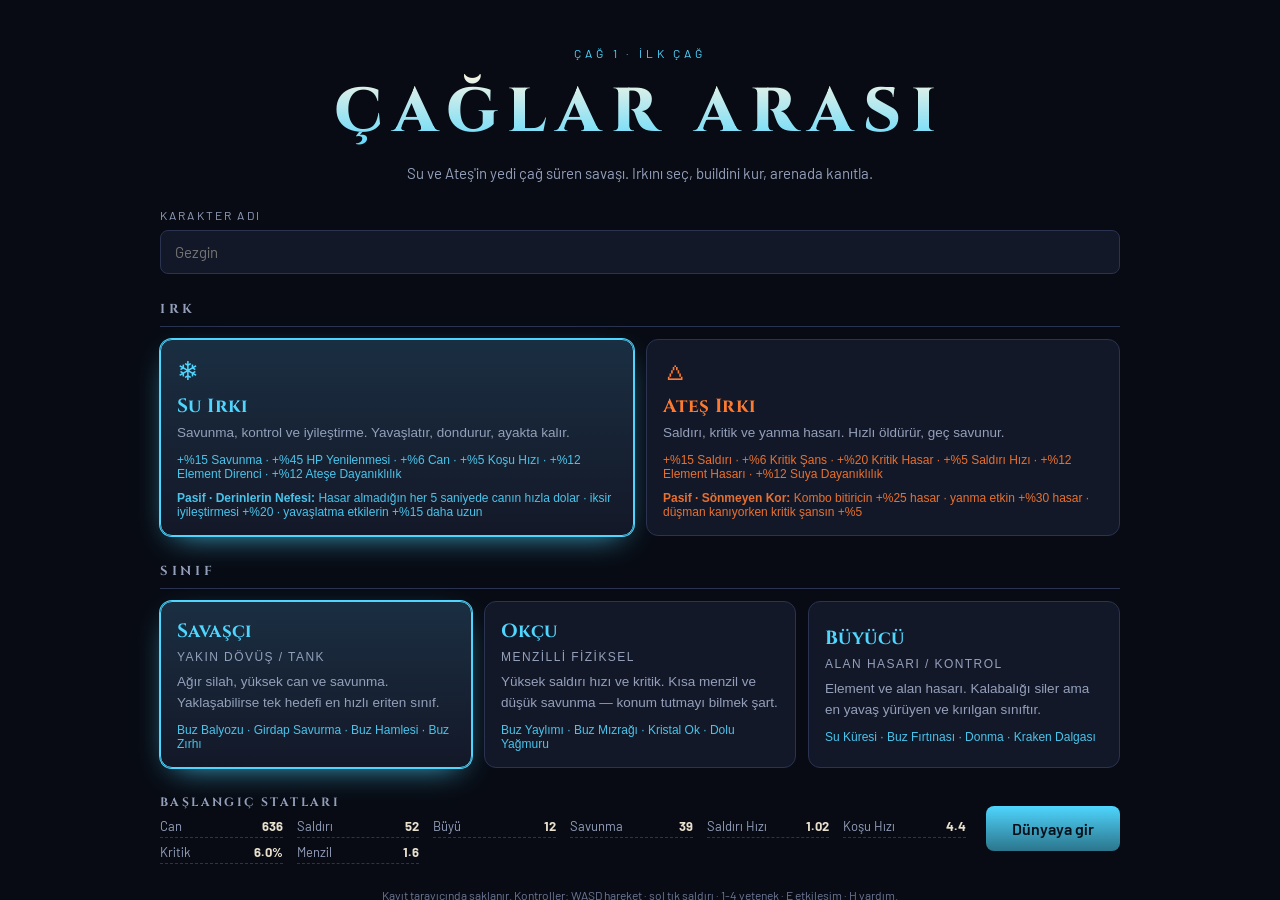
==== commit 5d8d1eb1: "Add files via upload" ====
--- a/index.html
+++ b/index.html
@@ -1,125 +1,5885 @@
 <!DOCTYPE html>
 <html lang="tr">
 <head>
-<meta charset="UTF-8" />
-<meta name="viewport" content="width=device-width, initial-scale=1.0" />
-<title>Akçay Vakayinamesi</title>
-<link rel="preconnect" href="https://fonts.googleapis.com" />
-<link rel="preconnect" href="https://fonts.gstatic.com" crossorigin />
-<link href="https://fonts.googleapis.com/css2?family=Cinzel:wght@500;700;900&family=Barlow+Condensed:wght@400;600;700&family=Barlow:wght@400;500;700&display=swap" rel="stylesheet" />
-<link rel="stylesheet" href="css/style.css" />
+<meta charset="UTF-8">
+<meta name="viewport" content="width=device-width, initial-scale=1, maximum-scale=1, user-scalable=no, viewport-fit=cover">
+<title>Çağlar Arası — Su ve Ateş</title>
+<link rel="preconnect" href="https://fonts.googleapis.com">
+<link rel="preconnect" href="https://fonts.gstatic.com" crossorigin>
+<link href="https://fonts.googleapis.com/css2?family=Cinzel:wght@600;800&family=Barlow:wght@400;500;600;700;800&display=swap" rel="stylesheet">
+<style>
+/* =============================================================
+   style.css — Çağlar Arası
+   Palet: obsidyen zemin, parşömen yazı, ırk rengi vurgu
+   ============================================================= */
+
+:root {
+  --bg: #080b14;
+  --bg2: #0e1220;
+  --panel: #131828;
+  --panel2: #1a2033;
+  --line: #2a3350;
+  --ink: #e8e0cd;
+  --dim: #94a0bb;
+  --gold: #e8c04a;
+  --danger: #ff4d6d;
+  --good: #8fd45c;
+  --warn: #ffab3a;
+  --accent: #4fd6ff;
+
+  --r-common: #b8b8b8;
+  --r-uncommon: #69c76a;
+  --r-rare: #4aa3ff;
+  --r-epic: #b06cff;
+  --r-legendary: #ffa93a;
+  --r-mythic: #ff4d6d;
+
+  --font-d: 'Cinzel', Georgia, serif;
+  --font-b: 'Barlow', system-ui, -apple-system, sans-serif;
+}
+
+* { box-sizing: border-box; margin: 0; padding: 0; }
+html, body { height: 100%; }
+body {
+  background: var(--bg);
+  color: var(--ink);
+  font-family: var(--font-b);
+  overflow: hidden;
+  -webkit-tap-highlight-color: transparent;
+}
+.hidden { display: none !important; }
+.dim { color: var(--dim); }
+.small { font-size: 12px; }
+h1, h2, h3, h4 { font-family: var(--font-d); letter-spacing: .02em; }
+
+/* ---------------- Butonlar ---------------- */
+.btn {
+  font-family: var(--font-b); font-weight: 600; font-size: 14px;
+  color: var(--ink); background: var(--panel2);
+  border: 1px solid var(--line); border-radius: 8px;
+  padding: 9px 14px; cursor: pointer; transition: .15s;
+}
+.btn:hover:not(:disabled) { background: #222a42; border-color: var(--accent); }
+.btn:disabled { opacity: .4; cursor: not-allowed; }
+.btn.primary { background: linear-gradient(180deg, var(--accent), color-mix(in srgb, var(--accent) 55%, #000)); color: #06101a; border: none; }
+.btn.primary:hover:not(:disabled) { filter: brightness(1.12); }
+.btn.ghost { background: transparent; }
+.btn.danger { border-color: #5a2233; color: #ff8ea3; }
+.btn.big { font-size: 16px; padding: 13px 26px; }
+button:focus-visible, input:focus-visible { outline: 2px solid var(--accent); outline-offset: 2px; }
+
+/* =============================================================
+   1) KARAKTER OLUŞTURMA
+   ============================================================= */
+.screen { height: 100%; overflow-y: auto; }
+.create-wrap {
+  max-width: 1000px; margin: 0 auto; padding: 46px 20px 60px;
+}
+.create-head { text-align: center; margin-bottom: 26px; }
+.eyebrow {
+  font-size: 12px; letter-spacing: .32em; text-transform: uppercase;
+  color: var(--accent); margin-bottom: 10px;
+}
+.create-head h1 {
+  font-size: clamp(34px, 7vw, 62px); font-weight: 800; letter-spacing: .16em;
+  background: linear-gradient(180deg, #fff6e2, var(--accent));
+  -webkit-background-clip: text; background-clip: text; color: transparent;
+}
+.create-head .sub { color: var(--dim); margin-top: 10px; font-size: 15px; }
+
+.continue {
+  display: flex; align-items: center; justify-content: space-between; gap: 16px;
+  background: var(--panel); border: 1px solid var(--line); border-left: 3px solid var(--gold);
+  border-radius: 10px; padding: 14px 18px; margin-bottom: 22px;
+}
+.continue h3 { font-size: 18px; }
+
+.field { margin-bottom: 24px; }
+.field label { display: block; font-size: 12px; letter-spacing: .18em; text-transform: uppercase; color: var(--dim); margin-bottom: 8px; }
+.field input, .row input {
+  width: 100%; background: var(--panel); border: 1px solid var(--line); color: var(--ink);
+  border-radius: 8px; padding: 12px 14px; font-family: var(--font-b); font-size: 15px;
+}
+.step {
+  font-size: 13px; letter-spacing: .28em; text-transform: uppercase;
+  color: var(--dim); margin: 26px 0 12px;
+  border-bottom: 1px solid var(--line); padding-bottom: 8px;
+}
+.picks { display: grid; gap: 12px; }
+.picks.two { grid-template-columns: repeat(auto-fit, minmax(260px, 1fr)); }
+.picks.three { grid-template-columns: repeat(auto-fit, minmax(220px, 1fr)); }
+.pick {
+  text-align: left; background: var(--panel); border: 1px solid var(--line);
+  border-radius: 12px; padding: 16px; color: var(--ink); cursor: pointer; transition: .16s;
+}
+.pick:hover { border-color: var(--c); transform: translateY(-2px); }
+.pick.on { border-color: var(--c); box-shadow: 0 0 0 1px var(--c), 0 10px 30px -14px var(--c); background: linear-gradient(180deg, color-mix(in srgb, var(--c) 12%, var(--panel)), var(--panel)); }
+.pick .glyph { font-size: 26px; color: var(--c); display: block; margin-bottom: 6px; }
+.pick h3 { font-size: 19px; color: var(--c); margin-bottom: 4px; }
+.pick .role { font-size: 12px; letter-spacing: .12em; text-transform: uppercase; color: var(--dim); margin-bottom: 6px; }
+.pick p { font-size: 13.5px; color: var(--dim); line-height: 1.5; }
+.pick .bonus { display: block; margin-top: 10px; font-size: 12px; color: var(--c); opacity: .9; }
+
+.create-foot {
+  display: flex; align-items: center; justify-content: space-between; gap: 20px;
+  margin-top: 26px; flex-wrap: wrap;
+}
+.preview { flex: 1; min-width: 260px; }
+.preview h4 { font-size: 12px; letter-spacing: .2em; text-transform: uppercase; color: var(--dim); margin-bottom: 8px; }
+.pv-stats { display: grid; grid-template-columns: repeat(auto-fit, minmax(110px, 1fr)); gap: 6px 14px; }
+.pv-stats div { display: flex; justify-content: space-between; font-size: 13px; border-bottom: 1px dashed var(--line); padding-bottom: 3px; }
+.pv-stats span { color: var(--dim); }
+.note { margin-top: 24px; font-size: 12px; color: #6d7896; text-align: center; }
+
+/* =============================================================
+   2) OYUN EKRANI
+   ============================================================= */
+#screen-game { position: fixed; inset: 0; }
+#game { width: 100%; height: 100%; display: block; cursor: crosshair; }
+
+#hud { position: absolute; inset: 0; pointer-events: none; font-size: 13px; }
+#hud button, #hud input { pointer-events: auto; }
+
+/* --- Sol üst oyuncu paneli --- */
+.hud-player {
+  position: absolute; top: 12px; left: 12px; display: flex; gap: 10px;
+  background: rgba(12,16,28,.78); border: 1px solid var(--line); border-radius: 12px;
+  padding: 10px; backdrop-filter: blur(6px); min-width: 268px;
+}
+.portrait {
+  width: 46px; height: 46px; border-radius: 10px; flex: none;
+  background: radial-gradient(circle at 50% 30%, color-mix(in srgb, var(--accent) 60%, #000), #0b1020);
+  border: 1px solid var(--accent); display: grid; place-items: center;
+  font-family: var(--font-d); font-weight: 800; font-size: 12px; color: var(--ink);
+}
+.pbars { flex: 1; display: flex; flex-direction: column; gap: 4px; }
+.pname { display: flex; justify-content: space-between; align-items: baseline; }
+.pname b { font-family: var(--font-d); font-size: 14px; }
+.pname span { font-size: 11px; color: var(--dim); }
+.bar { position: relative; height: 13px; background: #0a0e18; border: 1px solid var(--line); border-radius: 4px; overflow: hidden; }
+.bar span { position: absolute; inset: 0; display: grid; place-items: center; font-size: 10px; font-weight: 700; text-shadow: 0 1px 2px #000; }
+.bar .fill { height: 100%; transition: width .18s; }
+.bar.hp .fill { background: linear-gradient(90deg, #d8324a, #ff6a5c); }
+.bar.xp { height: 7px; }
+.bar.xp .fill { background: linear-gradient(90deg, #3a7fd0, #7fc4ff); }
+.bar.mana { height: 5px; }
+.bar.mana .fill { background: linear-gradient(90deg, #6a4fd0, #b06cff); }
+
+/* --- Üst kaynak & menü --- */
+.hud-top {
+  position: absolute; top: 12px; left: 50%; transform: translateX(-50%);
+  display: flex; align-items: center; gap: 8px;
+  background: rgba(12,16,28,.78); border: 1px solid var(--line);
+  border-radius: 12px; padding: 7px 10px; backdrop-filter: blur(6px);
+}
+.res { display: flex; align-items: center; gap: 6px; font-weight: 700; padding: 0 6px; }
+.res.age { font-family: var(--font-d); font-size: 12px; color: var(--gold); border-left: 1px solid var(--line); padding-left: 12px; }
+.ic { width: 12px; height: 12px; border-radius: 3px; display: inline-block; }
+.ic.gold { background: linear-gradient(135deg, #ffe9a8, var(--gold)); }
+.ic.mat { background: linear-gradient(135deg, #a8e6ff, #4a90c9); }
+.menu { display: flex; gap: 4px; margin-left: 6px; border-left: 1px solid var(--line); padding-left: 10px; }
+.menu button {
+  position: relative; background: transparent; border: 1px solid transparent; color: var(--dim);
+  font-family: var(--font-b); font-weight: 600; font-size: 12.5px;
+  padding: 6px 10px; border-radius: 7px; cursor: pointer; transition: .14s;
+}
+.menu button:hover { color: var(--ink); background: var(--panel2); border-color: var(--line); }
+.dot {
+  position: absolute; top: -4px; right: -4px; min-width: 16px; height: 16px;
+  background: var(--gold); color: #0b1020; border-radius: 8px;
+  font-size: 10px; font-weight: 800; display: grid; place-items: center; padding: 0 4px;
+}
+
+/* --- Sağ: mini harita + görev --- */
+.hud-right { position: absolute; top: 12px; right: 12px; width: 168px; }
+.minibox { background: rgba(12,16,28,.78); border: 1px solid var(--line); border-radius: 12px; padding: 8px; }
+#minimap { width: 150px; height: 150px; display: block; border-radius: 6px; }
+#zone-name { text-align: center; font-family: var(--font-d); font-size: 12px; margin-top: 6px; color: var(--accent); }
+#quest-tracker { margin-top: 8px; display: flex; flex-direction: column; gap: 4px; }
+.qt {
+  background: rgba(12,16,28,.7); border-left: 2px solid var(--accent);
+  padding: 5px 8px; border-radius: 0 6px 6px 0; display: flex; justify-content: space-between; gap: 8px;
+  font-size: 11.5px;
+}
+.qt.done { border-left-color: var(--good); color: var(--good); }
+.qt-num { color: var(--dim); font-weight: 700; }
+.qt-empty { font-size: 11px; color: #616c88; padding: 4px 8px; }
+
+/* --- Boss & PvP barları --- */
+#boss-bar {
+  position: absolute; top: 74px; left: 50%; transform: translateX(-50%);
+  width: min(560px, 80vw); background: rgba(12,16,28,.82);
+  border: 1px solid #4a2333; border-radius: 10px; padding: 8px 12px;
+}
+.bb-name { font-family: var(--font-d); font-size: 14px; margin-bottom: 5px; display: flex; justify-content: space-between; }
+.bb-name span { font-family: var(--font-b); font-size: 11px; color: var(--dim); }
+.bar.big { height: 15px; }
+.fill.boss { background: linear-gradient(90deg, #8a1030, var(--danger)); }
+
+#pvp-bar {
+  position: absolute; top: 12px; left: 50%; transform: translateX(-50%);
+  display: flex; align-items: center; gap: 14px;
+  background: rgba(12,16,28,.85); border: 1px solid var(--line);
+  border-radius: 12px; padding: 10px 16px; width: min(680px, 92vw);
+}
+.pvp-side { flex: 1; }
+.pvp-side.right { text-align: right; }
+.pn { font-family: var(--font-d); font-size: 13px; margin-bottom: 4px; }
+.fill.ally { background: linear-gradient(90deg, #2f7fd0, #7fc4ff); }
+.fill.foe { background: linear-gradient(90deg, #ff6a3a, #ffab3a); }
+.pvp-timer { font-family: var(--font-d); font-size: 20px; text-align: center; line-height: 1; }
+.pvp-timer span { display: block; font-size: 10px; color: var(--dim); letter-spacing: .2em; }
+
+/* --- Etkileşim ipucu --- */
+#interact-hint {
+  position: absolute; bottom: 132px; left: 50%; transform: translateX(-50%);
+  background: rgba(12,16,28,.85); border: 1px solid var(--accent);
+  border-radius: 8px; padding: 7px 14px; font-size: 13px;
+}
+#interact-hint b {
+  display: inline-block; background: var(--accent); color: #06101a;
+  border-radius: 4px; padding: 1px 6px; margin-right: 6px; font-size: 11px;
+}
+
+/* --- Yetenek çubuğu --- */
+#skillbar {
+  position: absolute; bottom: 16px; left: 50%; transform: translateX(-50%);
+  display: flex; gap: 8px;
+}
+.skill {
+  position: relative; width: 74px; height: 66px; overflow: hidden;
+  background: rgba(16,21,36,.9); border: 1px solid var(--line); border-radius: 10px;
+  color: var(--ink); cursor: pointer; display: flex; flex-direction: column;
+  justify-content: flex-end; padding: 6px; transition: .14s;
+}
+.skill:hover { border-color: var(--accent); }
+.skill.nomana { opacity: .55; }
+.skill .key {
+  position: absolute; top: 4px; left: 6px; font-size: 10px; font-weight: 800;
+  color: var(--accent); letter-spacing: .06em;
+}
+.skill .mana { position: absolute; top: 4px; right: 6px; font-size: 10px; color: #b06cff; font-weight: 700; }
+.skill .count { position: absolute; top: 4px; right: 6px; font-size: 11px; color: var(--good); font-weight: 800; }
+.skill .sname { font-size: 11px; font-weight: 600; line-height: 1.15; text-align: left; }
+.skill .cd { position: absolute; left: 0; bottom: 0; width: 100%; height: 0%; background: rgba(4,7,14,.72); transition: height .1s linear; }
+.skill .cd-text { position: absolute; inset: 0; display: grid; place-items: center; font-size: 18px; font-weight: 800; color: #fff; }
+.skill.util { width: 60px; }
+.skill.util .sname { font-size: 10.5px; color: var(--dim); }
+
+/* --- Joystick (dokunmatik) --- */
+#joystick {
+  position: absolute; bottom: 96px; left: 26px; width: 112px; height: 112px;
+  border-radius: 50%; border: 1px solid var(--line); background: rgba(12,16,28,.4);
+  display: none; pointer-events: auto; touch-action: none;
+}
+#joy-knob {
+  position: absolute; left: 50%; top: 50%; width: 46px; height: 46px; margin: -23px 0 0 -23px;
+  border-radius: 50%; background: rgba(120,160,220,.35); border: 1px solid var(--accent);
+}
+
+/* --- Toast --- */
+#toasts { position: absolute; bottom: 100px; right: 16px; display: flex; flex-direction: column; gap: 6px; align-items: flex-end; }
+.toast {
+  background: rgba(12,16,28,.92); border: 1px solid var(--line); border-left: 3px solid var(--accent);
+  border-radius: 6px; padding: 8px 12px; font-size: 12.5px; max-width: 300px;
+  animation: slidein .25s ease; transition: opacity .35s, transform .35s;
+}
+.toast-good { border-left-color: var(--good); }
+.toast-warn { border-left-color: var(--warn); }
+.toast.out { opacity: 0; transform: translateX(20px); }
+@keyframes slidein { from { opacity: 0; transform: translateX(24px); } }
+
+/* =============================================================
+   3) PANELLER (modal)
+   ============================================================= */
+#modal-layer {
+  position: absolute; inset: 0; background: rgba(4,6,12,.72);
+  display: grid; place-items: center; padding: 20px; z-index: 30; pointer-events: auto;
+  backdrop-filter: blur(3px);
+}
+.modal {
+  width: min(620px, 100%); max-height: 86vh; display: flex; flex-direction: column;
+  background: var(--panel); border: 1px solid var(--line); border-radius: 14px;
+  box-shadow: 0 30px 80px -30px #000;
+}
+.modal.wide { width: min(920px, 100%); }
+.modal-head {
+  display: flex; align-items: center; justify-content: space-between;
+  padding: 14px 18px; border-bottom: 1px solid var(--line);
+}
+.modal-head h2 { font-size: 19px; }
+.modal-head .pill, .pill {
+  font-family: var(--font-b); font-size: 11px; font-weight: 700; color: var(--accent);
+  background: color-mix(in srgb, var(--accent) 15%, transparent);
+  border-radius: 20px; padding: 2px 9px; margin-left: 8px;
+}
+.close { background: none; border: none; color: var(--dim); font-size: 18px; cursor: pointer; }
+.close:hover { color: var(--ink); }
+.modal-body { padding: 16px 18px 20px; overflow-y: auto; }
+.modal h4 { font-size: 12px; letter-spacing: .18em; text-transform: uppercase; color: var(--dim); margin: 16px 0 8px; }
+.modal h4:first-child { margin-top: 0; }
+
+/* --- Karakter paneli --- */
+.char-grid { display: grid; grid-template-columns: 1fr 1fr; gap: 22px; }
+.ident { display: flex; gap: 12px; align-items: center; margin-bottom: 6px; }
+.ident-badge {
+  width: 52px; height: 52px; border-radius: 12px; display: grid; place-items: center;
+  font-family: var(--font-d); font-weight: 800; font-size: 20px;
+  background: radial-gradient(circle at 50% 30%, color-mix(in srgb, var(--c) 55%, #000), #0b1020);
+  border: 1px solid var(--c);
+}
+.ident h3 { font-size: 18px; }
+.ident p { font-size: 12.5px; color: var(--dim); }
+.stats { display: grid; grid-template-columns: 1fr 1fr; gap: 4px 16px; }
+.strow { display: flex; justify-content: space-between; font-size: 12.5px; border-bottom: 1px dashed var(--line); padding: 3px 0; }
+.strow span { color: var(--dim); }
+.alloc { display: flex; flex-direction: column; gap: 5px; margin-bottom: 12px; }
+.alrow { display: grid; grid-template-columns: 1fr auto auto auto; gap: 6px; align-items: center; font-size: 12.5px; }
+.alname .cap { font-style: normal; font-size: 10px; color: #66718c; margin-left: 4px; }
+.alpts { font-weight: 800; color: var(--accent); min-width: 22px; text-align: right; }
+.mini {
+  background: var(--panel2); border: 1px solid var(--line); color: var(--ink);
+  border-radius: 6px; padding: 3px 8px; font-size: 11px; font-weight: 700; cursor: pointer;
+}
+.mini:disabled { opacity: .35; cursor: not-allowed; }
+.eqgrid { display: grid; grid-template-columns: 1fr 1fr; gap: 6px; }
+.eqslot {
+  text-align: left; background: var(--panel2); border: 1px solid var(--line);
+  border-radius: 8px; padding: 7px 9px; cursor: pointer; color: var(--ink);
+}
+.eqslot .eqname { display: block; font-size: 10px; letter-spacing: .1em; text-transform: uppercase; color: var(--dim); }
+.eqslot b { font-size: 12.5px; display: block; }
+.eqslot i { font-size: 10.5px; color: var(--dim); font-style: normal; }
+.eqslot.empty b { color: #5b6580; }
+
+/* Nadirlik renkleri */
+.r-common { border-color: color-mix(in srgb, var(--r-common) 45%, var(--line)); }
+.r-uncommon { border-color: var(--r-uncommon); }
+.r-rare { border-color: var(--r-rare); }
+.r-epic { border-color: var(--r-epic); }
+.r-legendary { border-color: var(--r-legendary); box-shadow: 0 0 14px -6px var(--r-legendary); }
+.r-mythic { border-color: var(--r-mythic); box-shadow: 0 0 16px -5px var(--r-mythic); }
+
+/* --- Envanter --- */
+.inv-wrap { display: grid; gap: 14px; }
+.icells, .mcells { display: grid; grid-template-columns: repeat(auto-fill, minmax(150px, 1fr)); gap: 6px; }
+.icell, .mcell {
+  text-align: left; background: var(--panel2); border: 1px solid var(--line);
+  border-radius: 8px; padding: 8px; cursor: pointer; color: var(--ink); transition: .14s;
+}
+.icell:hover, .mcell:hover { transform: translateY(-2px); background: #202742; }
+.ic-slot { display: block; font-size: 9.5px; letter-spacing: .12em; text-transform: uppercase; color: var(--dim); }
+.ic-name { display: block; font-size: 12.5px; font-weight: 600; line-height: 1.2; margin: 2px 0; }
+.ic-lv, .ic-price { font-size: 11px; color: var(--gold); }
+.matbox { background: var(--panel2); border: 1px solid var(--line); border-radius: 10px; padding: 12px; }
+.mat { display: flex; align-items: center; gap: 8px; font-size: 12.5px; padding: 3px 0; }
+.mat i { width: 10px; height: 10px; border-radius: 3px; }
+.mat b { margin-left: auto; }
+.inv-actions { display: flex; align-items: center; gap: 12px; flex-wrap: wrap; font-size: 12px; }
+
+/* --- Item popup --- */
+.itempop-layer { position: fixed; inset: 0; background: rgba(4,6,12,.6); display: grid; place-items: center; z-index: 50; padding: 20px; }
+.itempop {
+  width: min(400px, 100%); background: var(--panel); border: 1px solid var(--line);
+  border-radius: 12px; padding: 18px; box-shadow: 0 24px 60px -24px #000;
+}
+.itempop h3 { font-size: 18px; margin-bottom: 4px; }
+.istats { margin: 12px 0; display: flex; flex-direction: column; gap: 3px; }
+.istat { display: flex; gap: 8px; font-size: 12.5px; border-bottom: 1px dashed var(--line); padding-bottom: 3px; }
+.istat span { color: var(--dim); flex: 1; }
+.istat b { color: var(--ink); }
+.istat i { font-style: normal; font-weight: 700; font-size: 11.5px; }
+.istat .up { color: var(--good); }
+.istat .down { color: #ff7a8a; }
+.ip-actions { display: flex; gap: 8px; flex-wrap: wrap; margin-top: 14px; }
+
+/* --- Market --- */
+.shop-top { display: flex; justify-content: space-between; align-items: center; gap: 12px; margin-bottom: 14px; flex-wrap: wrap; }
+.shop-top .btn { margin-left: 6px; }
+
+/* --- Craft --- */
+.craft { display: flex; flex-direction: column; gap: 10px; }
+.recipe {
+  display: flex; justify-content: space-between; align-items: center; gap: 14px;
+  background: var(--panel2); border: 1px solid var(--line); border-radius: 10px; padding: 12px 14px;
+}
+.recipe h4 { margin: 0 0 3px; font-size: 15px; letter-spacing: 0; text-transform: none; color: var(--ink); }
+.mats { display: flex; flex-wrap: wrap; gap: 8px; margin-top: 6px; font-size: 11.5px; }
+.mats .ok { color: var(--good); }
+.mats .no { color: #ff7a8a; }
+
+/* --- Görevler --- */
+.quests { display: flex; flex-direction: column; gap: 10px; }
+.questrow {
+  display: flex; justify-content: space-between; align-items: center; gap: 14px;
+  background: var(--panel2); border: 1px solid var(--line); border-radius: 10px; padding: 12px 14px;
+}
+.questrow h4 { margin: 0 0 4px; font-size: 14.5px; letter-spacing: 0; text-transform: none; color: var(--ink); }
+.questrow .bar { margin-top: 7px; width: 240px; max-width: 44vw; height: 6px; }
+.questrow .fill { background: linear-gradient(90deg, var(--accent), #fff); }
+.questrow.done { border-color: var(--good); }
+
+/* --- Çağlar --- */
+.ages { display: flex; flex-direction: column; gap: 6px; }
+.agerow {
+  display: flex; align-items: center; gap: 14px; padding: 10px 12px;
+  background: var(--panel2); border: 1px solid var(--line); border-radius: 10px; opacity: .55;
+}
+.agerow.unlocked { opacity: 1; }
+.agerow.current { border-color: var(--gold); box-shadow: 0 0 18px -10px var(--gold); }
+.agemark {
+  width: 38px; height: 38px; flex: none; border-radius: 10px; display: grid; place-items: center;
+  font-family: var(--font-d); font-weight: 800; background: color-mix(in srgb, var(--c) 25%, #0b1020);
+  border: 1px solid var(--c); color: var(--c);
+}
+.agerow h4 { margin: 0; font-size: 15px; letter-spacing: 0; text-transform: none; color: var(--ink); }
+.agestate { margin-left: auto; font-size: 11px; color: var(--dim); }
+.agefoot { margin-top: 14px; display: flex; justify-content: space-between; align-items: center; gap: 14px; flex-wrap: wrap; }
+
+/* --- Depo --- */
+.storage { display: grid; grid-template-columns: 1fr 1fr; gap: 18px; }
+
+/* --- PvP --- */
+.pvp-panel { display: flex; flex-direction: column; gap: 16px; }
+.rankbox {
+  display: flex; align-items: center; gap: 18px; padding: 14px 18px;
+  background: linear-gradient(90deg, color-mix(in srgb, var(--c) 14%, var(--panel2)), var(--panel2));
+  border: 1px solid var(--c); border-radius: 12px;
+}
+.rankname { font-family: var(--font-d); font-size: 24px; color: var(--c); }
+.mmr { font-weight: 700; }
+.wl { margin-left: auto; color: var(--dim); }
+.pvp-actions { display: flex; flex-direction: column; gap: 14px; }
+.duel { background: var(--panel2); border: 1px solid var(--line); border-radius: 10px; padding: 12px 14px; }
+.duel .row { display: flex; gap: 8px; margin: 8px 0; }
+.mm-status { display: flex; align-items: center; gap: 10px; font-size: 13px; color: var(--accent); }
+.spin {
+  width: 14px; height: 14px; border-radius: 50%; border: 2px solid color-mix(in srgb, var(--accent) 30%, transparent);
+  border-top-color: var(--accent); animation: spin .7s linear infinite;
+}
+@keyframes spin { to { transform: rotate(360deg); } }
+
+.result { text-align: center; padding: 10px 0; }
+.rbig { font-family: var(--font-d); font-size: 30px; margin-bottom: 16px; }
+.result.win .rbig { color: var(--good); }
+.result.lose .rbig { color: var(--danger); }
+.rrew { display: flex; justify-content: center; gap: 26px; margin-bottom: 14px; }
+.rrew div { display: flex; flex-direction: column; }
+.rrew span { font-size: 11px; color: var(--dim); letter-spacing: .12em; text-transform: uppercase; }
+.rrew b { font-size: 20px; font-family: var(--font-d); }
+.result .ip-actions { justify-content: center; }
+
+/* --- Yardım --- */
+.keys { display: grid; grid-template-columns: repeat(auto-fit, minmax(200px, 1fr)); gap: 6px; font-size: 13px; }
+.keys div { background: var(--panel2); border: 1px solid var(--line); border-radius: 7px; padding: 7px 10px; }
+.keys b { color: var(--accent); margin-right: 6px; }
+
+/* =============================================================
+   4) RESPONSIVE / MOBİL
+   ============================================================= */
+
+@media (prefers-reduced-motion: reduce) {
+  * { animation-duration: .01ms !important; transition-duration: .01ms !important; }
+}
+
+
+/* ===== KOMBO GÖSTERGESİ ===== */
+#combo-ind{
+  position:absolute; left:50%; top:26%; transform:translateX(-50%);
+  text-align:center; pointer-events:none; z-index:6;
+  font-family:'Cinzel',serif; letter-spacing:.06em;
+  text-shadow:0 2px 14px rgba(0,0,0,.85);
+}
+#combo-ind b{ display:block; font-size:30px; color:var(--accent); line-height:1; }
+#combo-ind span{ font-size:11px; opacity:.65; letter-spacing:.22em; text-transform:uppercase; }
+#combo-ind.finish b{ font-size:38px; color:#ffd66b; }
+#combo-ind.pop{ animation:comboPop .28s ease-out; }
+@keyframes comboPop{
+  0%{ transform:translateX(-50%) scale(.6); opacity:0; }
+  55%{ transform:translateX(-50%) scale(1.16); opacity:1; }
+  100%{ transform:translateX(-50%) scale(1); opacity:1; }
+}
+
+/* ===== İKSİR BUTONLARI ===== */
+.skill.pot .count{ background:var(--pot); color:#0b0f18; font-weight:800; }
+.skill.pot.empty{ opacity:.42; filter:grayscale(.7); }
+.skill.auto{ min-width:56px; }
+.skill.auto .count{ font-size:9px; letter-spacing:.08em; background:#2b3444; color:#8c97ab; }
+.skill.auto.on .count{ background:#2f7d52; color:#dcffe9; }
+
+/* ===== MARKET İKSİR TEZGÂHI ===== */
+.potion-shop{ display:grid; gap:8px; margin-bottom:14px; }
+.pot-row{
+  display:flex; align-items:center; justify-content:space-between; gap:12px;
+  padding:10px 12px; border-radius:10px;
+  background:linear-gradient(90deg, color-mix(in srgb, var(--pot) 14%, transparent), transparent 65%);
+  border:1px solid color-mix(in srgb, var(--pot) 35%, transparent);
+}
+.pot-info b{ display:block; color:var(--pot); font-size:14px; }
+.pot-info span{ font-size:11.5px; opacity:.7; }
+.pot-buy{ display:flex; gap:6px; flex-wrap:wrap; }
+.btn.small{ padding:6px 10px; font-size:11.5px; }
+
+/* ===== EFSUN ROZETİ ===== */
+.ench{ font-size:11.5px; margin:-4px 0 8px; }
+.ench.yes{ color:#c9a6ff; }
+.ench.no{ color:#7b8496; }
+.ench-dot{ color:#c9a6ff; font-style:normal; }
+
+@media (max-width:860px){
+  #combo-ind b{ font-size:24px; }
+  .pot-row{ flex-direction:column; align-items:stretch; }
+}
+
+/* ===== IRK PASİFİ ===== */
+.race-passive{
+  margin:10px 0 14px; padding:10px 12px; border-radius:10px;
+  border:1px solid color-mix(in srgb, var(--c) 32%, transparent);
+  background:linear-gradient(90deg, color-mix(in srgb, var(--c) 12%, transparent), transparent 70%);
+}
+.race-passive b{ display:block; color:var(--c); font-size:13px; margin-bottom:3px; }
+.race-passive span{ font-size:11.5px; opacity:.75; line-height:1.5; }
+.pick-card .bonus.passive{ display:block; margin-top:6px; opacity:.62; font-size:10.5px; line-height:1.45; }
+
+/* ===== MARKET KADEME SEKMELERİ ===== */
+.tier-tabs{ display:flex; gap:6px; flex-wrap:wrap; margin-bottom:8px; }
+.tier-tab{
+  flex:1 1 110px; padding:7px 9px; border-radius:9px; cursor:pointer; text-align:left;
+  background:#141a26; border:1px solid #263043; color:#e8e0cd;
+  font-family:'Barlow',system-ui,sans-serif; transition:.15s;
+}
+.tier-tab b{ display:block; font-size:12px; color:var(--tc); }
+.tier-tab span{ font-size:10px; opacity:.6; letter-spacing:.04em; }
+.tier-tab:hover{ border-color:var(--tc); }
+.tier-tab.on{ background:linear-gradient(180deg, color-mix(in srgb, var(--tc) 22%, transparent), transparent); border-color:var(--tc); }
+.tier-tab.locked{ opacity:.5; }
+.tier-tab.locked b::after{ content:' 🔒'; font-size:10px; }
+.tier-note{ font-size:11.5px; opacity:.72; margin:0 0 12px; }
+.tier-note.warn{ color:#ffcf7a; opacity:.95; }
+.mcell.ench{ box-shadow:inset 0 0 0 1px rgba(201,166,255,.35); }
+.istat.rare b{ color:#c9a6ff; }
+.rare-tag{
+  font-style:normal; font-size:8.5px; letter-spacing:.1em; text-transform:uppercase;
+  color:#c9a6ff; border:1px solid rgba(201,166,255,.4); border-radius:4px; padding:0 3px; margin-left:4px;
+}
+
+/* ===== ÜZERİNDEKİ EKİPMAN (envanter) ===== */
+.worn-box{ margin-bottom:14px; }
+.worn-box h4{ margin:0 0 8px; }
+.worn-grid{ display:grid; grid-template-columns:repeat(auto-fill,minmax(190px,1fr)); gap:8px; }
+.worn{
+  padding:9px 10px; border-radius:10px; text-align:left; cursor:pointer;
+  background:#111725; border:1px solid #26304a; transition:.15s;
+}
+.worn:hover{ border-color:#4a5a80; transform:translateY(-1px); }
+.worn.empty{ opacity:.45; cursor:default; }
+.worn .wslot{ display:block; font-size:9.5px; letter-spacing:.14em; text-transform:uppercase; opacity:.55; }
+.worn b{ display:block; font-size:12.5px; margin:2px 0 3px; line-height:1.25; }
+.worn .wmeta{ display:block; font-size:10px; opacity:.55; margin-bottom:5px; }
+.wstats{ display:flex; flex-wrap:wrap; gap:3px 8px; }
+.wstats i{ font-style:normal; font-size:10.5px; opacity:.78; }
+.wstats i b{ display:inline; font-size:10.5px; color:#e8e0cd; }
+.wstats i.rare, .wstats i.rare b{ color:#c9a6ff; opacity:1; }
+.worn.r-uncommon{ border-color:#3f6b40; } .worn.r-rare{ border-color:#2f5f96; }
+.worn.r-epic{ border-color:#6b40a0; } .worn.r-legendary{ border-color:#a06a20; }
+.worn.r-mythic{ border-color:#a03048; }
+
+/* ===== YETENEK PANELİ ===== */
+.skills-wrap{ display:flex; flex-direction:column; gap:12px; }
+.skgrid{ display:grid; grid-template-columns:repeat(auto-fill,minmax(240px,1fr)); gap:10px; }
+.skcard{
+  padding:12px; border-radius:12px; background:#111725;
+  border:1px solid color-mix(in srgb, var(--c) 28%, #26304a);
+}
+.skhead{ display:flex; align-items:center; gap:9px; margin-bottom:7px; }
+.skkey{
+  width:26px; height:26px; flex:0 0 26px; display:grid; place-items:center;
+  border-radius:7px; background:color-mix(in srgb, var(--c) 22%, transparent);
+  border:1px solid var(--c); color:var(--c); font-weight:800; font-size:13px;
+}
+.skhead b{ display:block; font-family:'Cinzel',serif; font-size:13.5px; color:var(--c); }
+.skhow{ font-size:11.5px; margin:0 0 4px; line-height:1.5; }
+.skrows{ margin:8px 0; border-top:1px solid #1e2637; padding-top:7px; }
+.skrow{ display:flex; justify-content:space-between; gap:8px; font-size:11px; padding:2px 0; }
+.skrow span{ opacity:.6; }
+.skcard h5{ margin:8px 0 4px; font-size:10px; letter-spacing:.14em; text-transform:uppercase; opacity:.5; }
+.skeff{ margin:0; padding-left:15px; }
+.skeff li{ font-size:11px; line-height:1.55; opacity:.85; }
+.skinfo{
+  padding:11px 13px; border-radius:11px;
+  border:1px solid color-mix(in srgb, var(--c) 30%, transparent);
+  background:linear-gradient(90deg, color-mix(in srgb, var(--c) 12%, transparent), transparent 70%);
+}
+.skinfo b{ color:var(--c); font-size:13px; }
+.skinfo p{ margin:4px 0 0; font-size:11.5px; line-height:1.6; opacity:.82; }
+
+
+/* =============================================================
+   MOBİL — tam ekran sığdırma ve dokunmatik kontroller
+   ============================================================= */
+
+/* Tarayıcı çubukları yüzünden kesilmesin: dvh + güvenli alan */
+html, body { height: 100%; height: 100dvh; overscroll-behavior: none; }
+body { position: fixed; inset: 0; width: 100%; touch-action: manipulation; }
+#screen-game { inset: 0; height: 100dvh; }
+#game { touch-action: none; }
+#hud { padding: env(safe-area-inset-top) env(safe-area-inset-right) env(safe-area-inset-bottom) env(safe-area-inset-left); }
+
+/* Karakter oluşturma ekranı küçük ekranda kaydırılabilir */
+#screen-create { overflow-y: auto; -webkit-overflow-scrolling: touch; }
+
+/* --- Dokunmatik aksiyon tuşları --- */
+#touch-actions{
+  position:absolute; right:calc(16px + env(safe-area-inset-right));
+  bottom:calc(104px + env(safe-area-inset-bottom));
+  display:none; align-items:flex-end; gap:10px; pointer-events:auto; z-index:8;
+}
+.tbtn{
+  border-radius:50%; border:1px solid var(--line); background:rgba(16,21,36,.86);
+  color:var(--ink); display:grid; place-items:center; touch-action:none;
+  font-size:22px; font-weight:700; -webkit-user-select:none; user-select:none;
+  box-shadow:0 6px 18px -8px #000;
+}
+.tbtn.big{ width:86px; height:86px; font-size:34px; border-color:var(--accent); color:var(--accent);
+  background:radial-gradient(circle at 50% 35%, color-mix(in srgb, var(--accent) 26%, transparent), rgba(16,21,36,.9)); }
+.tbtn.small{ width:54px; height:54px; font-size:18px; }
+.tbtn:active{ transform:scale(.93); filter:brightness(1.25); }
+
+/* --- Mobil menü düğmesi --- */
+#menu-toggle{
+  position:absolute; top:calc(10px + env(safe-area-inset-top)); right:calc(10px + env(safe-area-inset-right));
+  display:none; width:42px; height:42px; border-radius:11px; z-index:12;
+  background:rgba(12,16,28,.85); border:1px solid var(--line); color:var(--ink); font-size:19px;
+  pointer-events:auto;
+}
+
+/* Dokunmatik cihazlarda joystick her zaman görünür */
+body.is-touch #joystick,
+body.is-touch #touch-actions{ display:flex; }
+body.is-touch #joystick{ display:block; }
+body.is-touch #game{ cursor:default; }
+
+/* ================= DAR EKRAN DÜZENİ ================= */
+@media (max-width: 900px), (pointer: coarse) and (max-width: 1100px) {
+  .char-grid, .storage, .inv-wrap { grid-template-columns: 1fr; }
+
+  /* Sol üst: küçük oyuncu paneli */
+  .hud-player{ top:calc(8px + env(safe-area-inset-top)); left:calc(8px + env(safe-area-inset-left));
+    min-width:0; width:min(52vw,240px); gap:7px; padding:6px 8px; transform:scale(.92); transform-origin:top left; }
+
+  /* Üst: kaynak barı küçülür, menü gizlenip ☰ ile açılır */
+  .hud-top{ top:calc(74px + env(safe-area-inset-top)); left:calc(8px + env(safe-area-inset-left)); transform:none;
+    padding:4px 8px; font-size:11.5px; gap:4px; border-radius:10px; }
+  .res.age{ display:none; }
+  #menu-toggle{ display:block; }
+  .menu{
+    position:fixed; top:calc(58px + env(safe-area-inset-top)); right:calc(10px + env(safe-area-inset-right));
+    flex-direction:column; gap:4px; margin:0; padding:8px; border:1px solid var(--line);
+    background:rgba(12,16,28,.95); border-radius:12px; z-index:11;
+    display:none; box-shadow:0 20px 40px -20px #000;
+  }
+  body.menu-open .menu{ display:flex; }
+  .menu button{ font-size:14px; padding:10px 14px; text-align:left; min-width:132px; }
+
+  /* Sağ: mini harita küçülür, görev takibi gizlenir */
+  .hud-right{ top:calc(8px + env(safe-area-inset-top)); right:calc(58px + env(safe-area-inset-right)); width:96px; }
+  #minimap{ width:88px; height:88px; }
+  #zone-name{ font-size:10.5px; margin-top:3px; }
+  #quest-tracker{ display:none; }
+
+  /* Yetenek çubuğu: en altta tam genişlik, yatay kaydırmalı tek sıra */
+  #skillbar{
+    left:0; right:0; transform:none; justify-content:flex-start;
+    bottom:calc(6px + env(safe-area-inset-bottom));
+    padding:0 10px; gap:6px; flex-wrap:nowrap;
+    overflow-x:auto; overflow-y:hidden; scrollbar-width:none;
+    -webkit-overflow-scrolling:touch;
+  }
+  #skillbar::-webkit-scrollbar{ display:none; }
+  .skill{ width:56px; height:52px; flex:0 0 auto; padding:4px; border-radius:9px; }
+  .skill .sname{ font-size:9px; }
+  .skill .key{ font-size:8.5px; top:3px; left:4px; }
+  .skill .mana, .skill .count{ font-size:9px; top:3px; right:4px; }
+  .skill.util{ width:48px; }
+  .skill.auto{ width:54px; min-width:0; }
+  body.is-touch #btn-dash{ display:none; }        /* ayrı dash tuşu var */
+
+  /* Joystick sol altta, aksiyon tuşları sağ altta — yetenek çubuğunun üstünde */
+  #joystick{ bottom:calc(72px + env(safe-area-inset-bottom)); left:calc(16px + env(safe-area-inset-left));
+    width:104px; height:104px; }
+  #touch-actions{ bottom:calc(72px + env(safe-area-inset-bottom)); right:calc(14px + env(safe-area-inset-right)); }
+
+  #toasts{ bottom:calc(190px + env(safe-area-inset-bottom)); right:10px; }
+  .toast{ font-size:11.5px; padding:6px 10px; max-width:62vw; }
+  #interact-hint{ bottom:calc(192px + env(safe-area-inset-bottom)); }
+  #combo-ind{ top:16%; }
+  #combo-ind b{ font-size:26px; }
+  #boss-bar, #pvp-bar{ top:calc(96px + env(safe-area-inset-top)); width:min(88vw,420px); }
+
+  /* Paneller tam ekran ve kaydırılabilir */
+  #modal-layer{ padding:0; }
+  .modal, .modal.wide{
+    width:100%; max-width:100%; height:100dvh; max-height:100dvh; border-radius:0; border:none;
+    padding-top:env(safe-area-inset-top); padding-bottom:env(safe-area-inset-bottom);
+  }
+  .modal-body{ padding:12px 12px 24px; -webkit-overflow-scrolling:touch; }
+  .modal-head{ padding:10px 12px; }
+  .modal-head h2{ font-size:16px; }
+  #modal-close{ width:40px; height:40px; font-size:20px; }
+
+  /* Panel içi ızgaralar tek/iki sütuna */
+  .icells{ grid-template-columns:repeat(auto-fill,minmax(46%,1fr)); }
+  .worn-grid, .skgrid, .eqgrid{ grid-template-columns:1fr; }
+  .mcells{ grid-template-columns:repeat(auto-fill,minmax(46%,1fr)); }
+  .tier-tab{ flex:1 1 46%; }
+  .itempop{ width:min(94vw,420px); max-height:86dvh; overflow-y:auto; }
+  .btn{ padding:11px 14px; }          /* dokunmatik hedef büyütme */
+  .mini{ min-width:38px; min-height:32px; }
+
+  /* Karakter oluşturma dar ekranda tek sütun */
+  .picks.two, .picks.three{ grid-template-columns:1fr; }
+  .create-wrap{ padding:18px 14px calc(28px + env(safe-area-inset-bottom)); }
+  .create-head h1{ font-size:30px; }
+}
+
+/* =============================================================
+   YATAY (landscape) TELEFON
+   Dikey alan çok az; ekran dört köşeye bölünür ve hiçbir öğe
+   bir diğerinin üstüne binmez.
+     sol üst  : oyuncu paneli + kaynaklar
+     sağ üst  : ☰ menü, altında mini harita
+     sol alt  : joystick        sağ alt : aksiyon tuşları
+     alt orta : yetenek çubuğu (ikisinin arasında)
+   ============================================================= */
+@media (max-height: 520px) and (pointer: coarse) {
+  /* --- sol üst --- */
+  .hud-player{
+    top:calc(6px + env(safe-area-inset-top)); left:calc(6px + env(safe-area-inset-left));
+    transform:scale(.76); transform-origin:top left; width:min(46vw,250px);
+  }
+  /* oyuncu paneli .76 ölçekte ~190px genişlik + ~50px yükseklik kaplar;
+     kaynak barı onun SAĞINA yerleşir, altına değil (üst üste binmesin) */
+  .hud-top{
+    top:calc(6px + env(safe-area-inset-top));
+    left:calc(202px + env(safe-area-inset-left));
+    right:auto; bottom:auto; transform:none;
+    padding:3px 7px; font-size:10.5px; gap:3px; border-radius:9px;
+  }
+
+  /* --- sağ üst --- */
+  #menu-toggle{ width:38px; height:38px; font-size:17px;
+    top:calc(6px + env(safe-area-inset-top)); right:calc(6px + env(safe-area-inset-right)); }
+  .hud-right{ top:calc(50px + env(safe-area-inset-top)); right:calc(6px + env(safe-area-inset-right)); width:78px; }
+  #minimap{ width:70px; height:70px; }
+  #zone-name{ font-size:9px; margin-top:2px; }
+  .minibox{ padding:5px; }
+  .menu{ top:calc(50px + env(safe-area-inset-top)); max-height:calc(100dvh - 70px); overflow-y:auto; }
+  .menu button{ font-size:12.5px; padding:7px 11px; min-width:112px; }
+
+  /* --- sol alt / sağ alt --- */
+  #joystick{ width:86px; height:86px;
+    bottom:calc(52px + env(safe-area-inset-bottom)); left:calc(10px + env(safe-area-inset-left)); }
+  #touch-actions{ bottom:calc(52px + env(safe-area-inset-bottom));
+    right:calc(10px + env(safe-area-inset-right)); gap:8px; }
+  .tbtn.big{ width:64px; height:64px; font-size:25px; }
+  .tbtn.small{ width:42px; height:42px; font-size:15px; }
+
+  /* --- alt orta: yetenek çubuğu joystick ile tuşların ARASINDA --- */
+  #skillbar{
+    bottom:calc(5px + env(safe-area-inset-bottom));
+    left:calc(106px + env(safe-area-inset-left));
+    right:calc(180px + env(safe-area-inset-right));
+    padding:0; gap:5px; justify-content:flex-start;
+  }
+  .skill{ width:46px; height:42px; padding:3px; }
+  .skill .sname{ font-size:8px; }
+
+  /* --- bildirimler ve ipuçları: boş kalan orta şeride --- */
+  #toasts{ bottom:calc(126px + env(safe-area-inset-bottom)); right:calc(10px + env(safe-area-inset-right));
+    top:auto; max-width:32vw; }
+  .toast{ font-size:10.5px; padding:5px 9px; max-width:32vw; }
+  /* etkileşim ipucu joystick ile tuşların arasındaki boşlukta */
+  #interact-hint{ bottom:calc(56px + env(safe-area-inset-bottom)); }
+  /* kombo göstergesi karakterin üstünde kalsın (alt şeritle karışmasın) */
+  #combo-ind{ top:28%; bottom:auto; }
+  #combo-ind b{ font-size:20px; }
+  #combo-ind.finish b{ font-size:25px; }
+  /* üst şeridin (oyuncu paneli + kaynaklar) hemen ALTINDA, ortada */
+  #boss-bar, #pvp-bar{
+    top:calc(58px + env(safe-area-inset-top)); left:50%; transform:translateX(-50%);
+    width:min(44vw,320px); padding:5px 10px; font-size:11px;
+  }
+  .bb-name{ font-size:12px; margin-bottom:3px; }
+  .pvp-side{ font-size:11px; }
+
+  /* --- paneller: yatayda iki sütun daha verimli --- */
+  .modal-head{ padding:7px 12px; }
+  .modal-head h2{ font-size:15px; }
+  .modal-body{ padding:10px 12px 16px; }
+  .icells, .mcells{ grid-template-columns:repeat(auto-fill,minmax(30%,1fr)); }
+  .worn-grid, .skgrid{ grid-template-columns:repeat(auto-fill,minmax(240px,1fr)); }
+  .char-grid, .storage{ grid-template-columns:1fr 1fr; }
+  .tier-tab{ flex:1 1 30%; }
+}
+
+/* ===== YETENEK SEVİYESİ ===== */
+.skill .sklv{
+  position:absolute; bottom:3px; right:5px; font-size:9px; font-weight:800;
+  color:#ffd15c; letter-spacing:.03em; opacity:.9;
+}
+.skill.locked{ opacity:.4; filter:grayscale(.6); }
+.skcard.locked{ opacity:.55; }
+.lvtag{ color:#ffd15c; }
+.sklvbar{ display:flex; gap:2px; margin:2px 0 8px; }
+.sklvbar i{ flex:1; height:4px; border-radius:2px; background:#232c42; }
+.sklvbar i.on{ background:var(--c); box-shadow:0 0 6px -1px var(--c); }
+.skrow .nx{ font-style:normal; color:#8fd45c; font-weight:700; font-size:10.5px; }
+.skcard .btn{ width:100%; margin-top:9px; }
+
+</style>
 </head>
 <body>
 
-<!-- KARAKTER OLUŞTURMA -->
-<div id="gate" class="hidden"></div>
-
-<!-- ANA OYUN -->
-<div id="app" class="hidden">
-
-  <!-- ÜST: karakter künyesi + barlar -->
-  <header id="hud">
-    <div class="hud-portrait">
-      <div class="pf-level"><span id="chLevel">1</span></div>
-      <div class="pf-id">
-        <b id="chName">—</b>
-        <i id="chClass">—</i>
+<!-- =========================================================
+     1) KARAKTER OLUŞTURMA
+     ========================================================= -->
+<section id="screen-create" class="screen">
+  <div class="create-wrap">
+    <header class="create-head">
+      <p class="eyebrow">Çağ 1 · İlk Çağ</p>
+      <h1>ÇAĞLAR ARASI</h1>
+      <p class="sub">Su ve Ateş'in yedi çağ süren savaşı. Irkını seç, buildini kur, arenada kanıtla.</p>
+    </header>
+
+    <div id="continue-box" class="continue hidden"></div>
+
+    <div class="field">
+      <label for="char-name">Karakter adı</label>
+      <input id="char-name" maxlength="14" placeholder="Gezgin" autocomplete="off">
+    </div>
+
+    <h2 class="step">Irk</h2>
+    <div id="race-list" class="picks two"></div>
+
+    <h2 class="step">Sınıf</h2>
+    <div id="class-list" class="picks three"></div>
+
+    <div class="create-foot">
+      <div id="preview" class="preview"></div>
+      <button id="btn-start" class="btn primary big">Dünyaya gir</button>
+    </div>
+
+    <p class="note">Kayıt tarayıcında saklanır. Kontroller: WASD hareket · sol tık saldırı · 1-4 yetenek · E etkileşim · H yardım.</p>
+  </div>
+</section>
+
+<!-- =========================================================
+     2) OYUN
+     ========================================================= -->
+<div id="screen-game" class="hidden">
+  <canvas id="game"></canvas>
+
+  <div id="hud">
+    <!-- Sol üst: karakter -->
+    <div class="hud-player">
+      <div class="portrait"><span id="p-level">Lv 1</span></div>
+      <div class="pbars">
+        <div class="pname"><b id="p-name">—</b><span id="p-class">—</span></div>
+        <div class="bar hp"><div class="fill" id="hp-fill"></div><span id="hp-text"></span></div>
+        <div class="bar xp"><div class="fill" id="xp-fill"></div><span id="xp-text"></span></div>
+        <div class="bar mana"><div class="fill" id="mana-fill"></div></div>
       </div>
     </div>
 
-    <div class="hud-bars">
-      <div class="bar hp" id="hpBar"><i></i><span></span><em>CAN</em></div>
-      <div class="bar mp" id="mpBar"><i></i><span></span><em>MANA</em></div>
-      <div class="bar exp" id="expBar"><i></i><span></span><em>DENEYİM</em></div>
-    </div>
-
-    <div class="hud-right">
-      <div class="yang-box"><span class="coin">◎</span><b id="yang">0</b><i>yang</i></div>
-      <div id="buffs" class="buffs"></div>
-      <nav class="hud-nav">
-        <button id="btnMaps" title="M">Bölgeler</button>
-        <button id="btnSkills" title="K">Yetenek</button>
-        <button id="btnUpgrade" title="U">Geliştir</button>
-        <button id="btnTown">Kasaba</button>
-        <button id="btnReset" class="danger">Sıfırla</button>
+    <!-- Üst: kaynaklar + menü -->
+    <div class="hud-top">
+      <div class="res"><i class="ic gold"></i><span id="res-gold">0</span></div>
+      <div class="res"><i class="ic mat"></i><span id="res-mats">0</span></div>
+      <div class="res age"><span id="res-age">İlk Çağ</span></div>
+      <nav class="menu">
+        <button data-panel="char" title="Karakter (C)">Karakter<span id="statpoint-dot" class="dot hidden">0</span></button>
+        <button data-panel="inventory" title="Envanter (I)">Envanter</button>
+        <button data-panel="skills" title="Yetenekler (Y)">Yetenek</button>
+        <button data-panel="quest" title="Görevler (K)">Görev</button>
+        <button data-panel="age" title="Çağlar (M)">Çağ</button>
+        <button data-panel="pvp" title="PvP">PvP</button>
+        <button data-panel="help" title="Yardım (H)">?</button>
       </nav>
     </div>
-  </header>
-
-  <!-- ORTA: üç sütun -->
-  <main id="board">
-
-    <!-- SOL: ekipman + statlar -->
-    <section class="panel col-left">
-      <h2 class="p-title">Karakter</h2>
-      <div id="equipGrid" class="equip-grid"></div>
-      <div class="dmg-line">Silah hasarı <b id="dmgLine">—</b></div>
-      <h3 class="p-sub">Özellikler</h3>
-      <ul id="statList" class="stat-list"></ul>
-    </section>
-
-    <!-- ORTA: harita + savaş -->
-    <section class="panel col-mid">
-      <div id="field" class="field" data-theme="town">
-        <div class="field-head">
-          <h2 id="mapName">—</h2>
-          <p id="mapDesc">—</p>
+
+    <!-- Sağ: mini harita + görev takibi -->
+    <div class="hud-right">
+      <div class="minibox">
+        <canvas id="minimap" width="150" height="150"></canvas>
+        <div id="zone-name">—</div>
+      </div>
+      <div id="quest-tracker"></div>
+    </div>
+
+    <!-- Boss / PvP barları -->
+    <div id="boss-bar" class="hidden"></div>
+    <div id="pvp-bar" class="hidden"></div>
+
+    <!-- Etkileşim ipucu -->
+    <div id="interact-hint" class="hidden"></div>
+    <div id="combo-ind" class="hidden"></div>
+
+    <!-- Alt: yetenek çubuğu -->
+    <div id="skillbar"></div>
+
+    <!-- Mobil joystick -->
+    <div id="joystick"><div id="joy-knob"></div></div>
+
+    <!-- Mobil aksiyon tuşları -->
+    <div id="touch-actions">
+      <button id="tb-interact" class="tbtn small" aria-label="Etkileşim">E</button>
+      <button id="tb-dash" class="tbtn small" aria-label="Sıçra">⇉</button>
+      <button id="tb-attack" class="tbtn big" aria-label="Saldır">⚔</button>
+    </div>
+
+    <!-- Mobil menü aç/kapat -->
+    <button id="menu-toggle" aria-label="Menü">☰</button>
+
+    <div id="toasts"></div>
+  </div>
+
+  <!-- Panel katmanı -->
+  <div id="modal-layer" class="hidden"><div id="modal" class="modal"></div></div>
+</div>
+
+<!-- =========================================================
+     Betikler — yükleme sırası bağımlılığa göre
+     ========================================================= -->
+<script>
+/* ===== js/utils.js ===== */
+/* =============================================================
+   utils.js — matematik, rastgelelik, biçimlendirme, event bus
+   ============================================================= */
+
+const U = {
+  clamp(v, a, b) { return v < a ? a : (v > b ? b : v); },
+  lerp(a, b, t) { return a + (b - a) * t; },
+  rand(a = 0, b = 1) { return a + Math.random() * (b - a); },
+  randInt(a, b) { return Math.floor(a + Math.random() * (b - a + 1)); },
+  chance(p) { return Math.random() < p; },
+  pick(arr) { return arr[Math.floor(Math.random() * arr.length)]; },
+
+  weightedPick(list, weightKey = 'weight') {
+    let total = 0;
+    for (const it of list) total += it[weightKey];
+    let r = Math.random() * total;
+    for (const it of list) { r -= it[weightKey]; if (r <= 0) return it; }
+    return list[list.length - 1];
+  },
+
+  dist(ax, ay, bx, by) { const dx = bx - ax, dy = by - ay; return Math.sqrt(dx * dx + dy * dy); },
+  dist2(ax, ay, bx, by) { const dx = bx - ax, dy = by - ay; return dx * dx + dy * dy; },
+  angle(ax, ay, bx, by) { return Math.atan2(by - ay, bx - ax); },
+
+  uid() { return Math.random().toString(36).slice(2, 10) + Date.now().toString(36).slice(-4); },
+
+  fmt(n) {
+    n = Math.floor(n);
+    return n.toString().replace(/\B(?=(\d{3})+(?!\d))/g, '.');
+  },
+  pct(v, d = 0) { return (v * 100).toFixed(d) + '%'; },
+
+  /* Stat değerini okunur biçime çevirir */
+  fmtStat(key, v) {
+    const pctKeys = ['critChance', 'critDamage', 'penetration', 'elementDamage', 'elementRes',
+                     'resSu', 'resAtes', 'dmgBoss', 'dmgMonster', 'dmgPlayer', 'dmgStone'];
+    if (pctKeys.includes(key)) return (v >= 0 ? '+' : '') + (v * 100).toFixed(1) + '%';
+    if (key === 'attackSpeed') return (v >= 0 ? '+' : '') + v.toFixed(2);
+    if (key === 'moveSpeed' || key === 'hpRegen') return (v >= 0 ? '+' : '') + v.toFixed(1);
+    return (v >= 0 ? '+' : '') + Math.round(v);
+  },
+
+  statName(key) {
+    const map = {
+      maxHp: 'Can', hpRegen: 'HP Yenilenmesi', attack: 'Saldırı Gücü', magic: 'Büyü Gücü',
+      defense: 'Savunma', attackSpeed: 'Saldırı Hızı', moveSpeed: 'Koşu Hızı',
+      critChance: 'Kritik Şans', critDamage: 'Kritik Hasar', penetration: 'Delici Vuruş',
+      range: 'Menzil', elementDamage: 'Element Hasarı', elementRes: 'Element Direnci',
+      resSu: 'Suya Karşı Dayanıklılık', resAtes: 'Ateşe Karşı Dayanıklılık',
+      dmgBoss: "Boss'a Karşı Güçlü", dmgMonster: 'Canavara Karşı Güçlü',
+      dmgPlayer: 'Oyuncuya Karşı Güçlü', dmgStone: 'Maden Taşına Karşı Güçlü'
+    };
+    return map[key] || key;
+  },
+
+  /* Basit yayın-abone sistemi (görev takibi, UI güncellemesi) */
+  bus: {
+    _h: {},
+    on(evt, fn) { (this._h[evt] = this._h[evt] || []).push(fn); },
+    emit(evt, data) { (this._h[evt] || []).forEach(fn => fn(data)); }
+  },
+
+  /* Nokta bir daire içinde mi */
+  inCircle(px, py, cx, cy, r) { return U.dist2(px, py, cx, cy) <= r * r; },
+
+  /* Açı farkı (-PI..PI) */
+  angleDiff(a, b) {
+    let d = b - a;
+    while (d > Math.PI) d -= Math.PI * 2;
+    while (d < -Math.PI) d += Math.PI * 2;
+    return d;
+  },
+
+  now() { return performance.now() / 1000; }
+};
+
+;
+/* ===== js/data.js ===== */
+/* =============================================================
+   data.js — TÜM OYUN VERİSİ (data-driven tasarım)
+   Kod içine sabit değer gömülmez; denge buradan ayarlanır.
+   ============================================================= */
+
+const GameData = {
+
+  /* ---------------- IRKLAR ---------------- */
+  RACES: {
+    su: {
+      id: 'su', name: 'Su Irkı', element: 'su',
+      colors: { primary: '#4fd6ff', dark: '#0f4c6b', light: '#d7f6ff', aura: '#7ce9ff' },
+      desc: 'Savunma, kontrol ve iyileştirme. Yavaşlatır, dondurur, ayakta kalır.',
+      bonus: { defense: 0.15, hpRegen: 0.45, moveSpeed: 0.05, elementRes: 0.12, resAtes: 0.12, maxHp: 0.06 },
+      bonusText: '+%15 Savunma · +%45 HP Yenilenmesi · +%6 Can · +%5 Koşu Hızı · +%12 Element Direnci · +%12 Ateşe Dayanıklılık',
+      /* Pasif: hasar almayınca hızlı toparlanır, iksirler daha çok iyileştirir */
+      passive: {
+        name: 'Derinlerin Nefesi',
+        text: 'Hasar almadığın her 5 saniyede canın hızla dolar · iksir iyileştirmesi +%20 · yavaşlatma etkilerin +%15 daha uzun',
+        regenMul: 1.9, potionMul: 1.20, slowDurMul: 1.15
+      }
+    },
+    ates: {
+      id: 'ates', name: 'Ateş Irkı', element: 'ates',
+      colors: { primary: '#ff7a2f', dark: '#6b1f0f', light: '#ffd9a8', aura: '#ffb347' },
+      desc: 'Saldırı, kritik ve yanma hasarı. Hızlı öldürür, geç savunur.',
+      bonus: { attack: 0.15, critChance: 0.06, critDamage: 0.20, elementDamage: 0.12, resSu: 0.12, attackSpeed: 0.05 },
+      bonusText: '+%15 Saldırı · +%6 Kritik Şans · +%20 Kritik Hasar · +%5 Saldırı Hızı · +%12 Element Hasarı · +%12 Suya Dayanıklılık',
+      /* Pasif: kombo bitiricisi ve yanma hasarı güçlenir */
+      passive: {
+        name: 'Sönmeyen Kor',
+        text: 'Kombo bitiricin +%25 hasar · yanma etkin +%30 hasar · düşman kanıyorken kritik şansın +%5',
+        finisherMul: 1.25, burnMul: 1.30, critVsBurning: 0.05
+      }
+    }
+  },
+
+  /* ---------------- SINIFLAR ---------------- */
+  CLASSES: {
+    savasci: {
+      id: 'savasci', name: 'Savaşçı', role: 'Yakın Dövüş / Tank',
+      desc: 'Ağır silah, yüksek can ve savunma. Yaklaşabilirse tek hedefi en hızlı eriten sınıf.',
+      base: { maxHp: 600, attack: 52, magic: 12, defense: 34, attackSpeed: 1.02,
+              moveSpeed: 4.2, critChance: 0.06, critDamage: 1.65, penetration: 0.12, range: 1.6 },
+      growth: { maxHp: 46, attack: 5.7, magic: 1.0, defense: 2.8 },
+      damageStat: 'attack',
+      skills: ['gucluVurus', 'donerSaldiri', 'kalkanDarbesi', 'ofke']
+    },
+    okcu: {
+      id: 'okcu', name: 'Okçu', role: 'Menzilli Fiziksel',
+      desc: 'Yüksek saldırı hızı ve kritik. Kısa menzil ve düşük savunma — konum tutmayı bilmek şart.',
+      base: { maxHp: 430, attack: 46, magic: 14, defense: 15, attackSpeed: 1.30,
+              moveSpeed: 4.0, critChance: 0.10, critDamage: 1.6, penetration: 0.10, range: 4.0 },
+      growth: { maxHp: 34, attack: 5.2, magic: 1.2, defense: 1.35 },
+      damageStat: 'attack',
+      skills: ['cokluOk', 'deliciOk', 'kritikOk', 'okYagmuru']
+    },
+    buyucu: {
+      id: 'buyucu', name: 'Büyücü', role: 'Alan Hasarı / Kontrol',
+      desc: 'Element ve alan hasarı. Kalabalığı siler ama en yavaş yürüyen ve kırılgan sınıftır.',
+      base: { maxHp: 510, attack: 22, magic: 44, defense: 26, attackSpeed: 1.05,
+              moveSpeed: 3.45, critChance: 0.07, critDamage: 1.55, penetration: 0.06, range: 5.0 },
+      growth: { maxHp: 39, attack: 1.4, magic: 4.2, defense: 2.4 },
+      damageStat: 'magic',
+      skills: ['elementTopu', 'alanBuyusu', 'kontrolBuyusu', 'ultimate']
+    }
+  },
+
+  /* ---------------- YETENEKLER ----------------
+     type: melee | projectile | area | dash | buff
+     Su/Ateş varyantı isim ve efekt olarak ayrışır.        */
+  SKILLS: {
+    gucluVurus: {
+      name: { su: 'Buz Balyozu', ates: 'Alev Balyozu' }, type: 'melee',
+      mult: 2.60, cd: 4.5, mana: 18, radius: 2.6, arc: 1.6,
+      effect: { su: { slow: 0.35, dur: 2 }, ates: { burn: 0.35, dur: 3 } },
+      desc: 'Önündeki dar alana ağır tek vuruş.'
+    },
+    donerSaldiri: {
+      name: { su: 'Girdap Savurma', ates: 'Alev Kasırgası' }, type: 'area',
+      mult: 1.25, cd: 8, mana: 26, radius: 3.2, hits: 3, tick: 0.35, self: true,
+      effect: { su: { slow: 0.25, dur: 1.5 }, ates: { burn: 0.25, dur: 3 } },
+      desc: 'Çevrende 3 vuruşluk dönen alan saldırısı.'
+    },
+    kalkanDarbesi: {
+      name: { su: 'Buz Hamlesi', ates: 'Kor Hamlesi' }, type: 'dash',
+      mult: 1.85, cd: 11, mana: 24, radius: 2.1, dashDist: 4.5,
+      /* Savaşçının kontrol yeteneği: Sv1'de 2 sn sersemletme,
+         her seviyede +0.1 sn (Sv10 → 2.9 sn). */
+      effect: { su: { stun: 2.0 }, ates: { stun: 2.0, burn: 0.3, dur: 3 } },
+      desc: 'İleri atılır, çarptığı düşmanları 2 saniye sersemletir. Seviye arttıkça süre uzar.'
+    },
+    ofke: {
+      name: { su: 'Buz Zırhı', ates: 'Öfke' }, type: 'buff',
+      cd: 22, mana: 30, dur: 8,
+      buff: { su: { defense: 0.55, hpRegen: 8 }, ates: { attack: 0.40, attackSpeed: 0.30 } },
+      desc: 'Kısa süreli güçlü kişisel takviye.'
+    },
+
+    cokluOk: {
+      name: { su: 'Buz Yaylımı', ates: 'Kor Yaylımı' }, type: 'projectile',
+      mult: 0.68, cd: 5.5, mana: 18, count: 5, spread: 0.55, speed: 15, life: 0.8,
+      effect: { su: { slow: 0.25, dur: 1.5 }, ates: { burn: 0.2, dur: 3 } },
+      desc: 'Yelpaze şeklinde 5 ok.'
+    },
+    deliciOk: {
+      name: { su: 'Buz Mızrağı', ates: 'Lav Mızrağı' }, type: 'projectile',
+      mult: 2.2, cd: 7, mana: 22, count: 1, speed: 22, life: 1.1, pierce: 5, bonusPen: 0.35,
+      desc: 'Düşmanları delip geçer, savunmayı yok sayar.'
+    },
+    kritikOk: {
+      name: { su: 'Kristal Ok', ates: 'Patlayıcı Ok' }, type: 'projectile',
+      mult: 2.1, cd: 9, mana: 24, count: 1, speed: 18, life: 1.2, forceCrit: true, splash: 2.2,
+      effect: { su: { slow: 0.4, dur: 2 }, ates: { burn: 0.5, dur: 4 } },
+      desc: 'Garantili kritik, isabet yerinde patlar.'
+    },
+    okYagmuru: {
+      name: { su: 'Dolu Yağmuru', ates: 'Ateş Yağmuru' }, type: 'area',
+      mult: 0.82, cd: 16, mana: 38, radius: 3.6, hits: 5, tick: 0.4, castRange: 8,
+      effect: { su: { slow: 0.3, dur: 1.5 }, ates: { burn: 0.35, dur: 3 } },
+      desc: 'İmleçteki bölgeye 5 dalga ok yağdırır.'
+    },
+
+    elementTopu: {
+      name: { su: 'Su Küresi', ates: 'Ateş Topu' }, type: 'projectile',
+      mult: 1.95, cd: 4, mana: 20, count: 1, speed: 12, life: 1.4, splash: 2.6,
+      effect: { su: { slow: 0.3, dur: 2 }, ates: { burn: 0.4, dur: 3 } },
+      desc: 'İsabet yerinde patlayan element küresi.'
+    },
+    alanBuyusu: {
+      name: { su: 'Buz Fırtınası', ates: 'Meteor' }, type: 'area',
+      mult: 1.60, cd: 11, mana: 34, radius: 4.2, hits: 4, tick: 0.5, castRange: 7.5,
+      effect: { su: { slow: 0.45, dur: 2 }, ates: { burn: 0.45, dur: 4 } },
+      desc: 'Hedef bölgeye uzun süreli alan hasarı.'
+    },
+    kontrolBuyusu: {
+      name: { su: 'Donma', ates: 'Alev Duvarı' }, type: 'area',
+      mult: 0.75, cd: 14, mana: 30, radius: 3.4, hits: 2, tick: 0.5, castRange: 6,
+      effect: { su: { stun: 1.6 }, ates: { burn: 0.6, dur: 5, slow: 0.3, dur2: 2 } },
+      heal: { su: 0.18, ates: 0 },
+      desc: 'Kontrol büyüsü. Su ırkı ayrıca kendini iyileştirir.'
+    },
+    ultimate: {
+      name: { su: 'Kraken Dalgası', ates: 'Ejderha Nefesi' }, type: 'area',
+      mult: 3.5, cd: 30, mana: 60, radius: 5.6, hits: 1, self: true,
+      effect: { su: { slow: 0.5, dur: 3 }, ates: { burn: 0.8, dur: 5 } },
+      desc: 'Çevrendeki her şeyi süpüren ultimate.'
+    }
+  },
+
+  /* ---------------- STAT DAĞITIMI ----------------
+     Level başına 5 puan. Her puanın etkisi + soft-cap. */
+  ALLOC: [
+    { key: 'maxHp',       name: 'Can (HP)',        per: 34,    fmt: 'flat' },
+    { key: 'attack',      name: 'Saldırı Gücü',    per: 5.2,   fmt: 'flat' },
+    { key: 'magic',       name: 'Büyü Gücü',       per: 5.2,   fmt: 'flat' },
+    { key: 'defense',     name: 'Savunma',         per: 3.4,   fmt: 'flat' },
+    { key: 'critChance',  name: 'Kritik Şans',     per: 0.006, fmt: 'pct' },
+    { key: 'critDamage',  name: 'Kritik Hasar',    per: 0.03,  fmt: 'pct' },
+    { key: 'penetration', name: 'Delici Vuruş',    per: 0.005, fmt: 'pct' },
+    { key: 'attackSpeed', name: 'Saldırı Hızı',    per: 0.012, fmt: 'x' },
+    { key: 'moveSpeed',   name: 'Koşu Hızı',       per: 0.03,  fmt: 'flat1' }
+  ],
+
+  /* Soft-cap: eşiği aşan kısım %35 verim. Sert tavan: hard. */
+  SOFTCAP: {
+    critChance:  { soft: 0.50, rate: 0.35, hard: 0.75 },
+    penetration: { soft: 0.40, rate: 0.35, hard: 0.65 },
+    attackSpeed: { soft: 1.80, rate: 0.35, hard: 2.50 },
+    moveSpeed:   { soft: 6.00, rate: 0.30, hard: 7.50 },
+    critDamage:  { soft: 3.00, rate: 0.40, hard: 4.50 },
+    elementRes:  { soft: 0.50, rate: 0.30, hard: 0.75 },
+    resSu:       { soft: 0.40, rate: 0.30, hard: 0.65 },
+    resAtes:     { soft: 0.40, rate: 0.30, hard: 0.65 },
+    dmgBoss:     { soft: 0.45, rate: 0.30, hard: 0.80 },
+    dmgMonster:  { soft: 0.45, rate: 0.30, hard: 0.80 },
+    dmgPlayer:   { soft: 0.35, rate: 0.30, hard: 0.60 },
+    dmgStone:    { soft: 0.55, rate: 0.30, hard: 0.95 }
+  },
+
+  /* ---------------- DENGE / FORMÜL SABİTLERİ ---------------- */
+  BALANCE: {
+    statPointsPerLevel: 5,
+    maxLevel: 100,
+    defenseK: 110,             // savunma azaltma sabiti
+    defensePerLevel: 16,
+    elementAdvantage: 0.20,    // karşıt elemente +%20
+    variance: 0.05,            // ±%5 hasar sapması
+    manaMax: 100,
+    manaRegen: 6.5,            // saniyede
+    potionHeal: 0.35,          // max HP yüzdesi
+    potionCd: 8,
+    dashCd: 3.2,
+    monsterAtkMul: 1.6,        // yaratık saldırısı çarpanı (tek noktadan denge)
+    dashDist: 3.6,
+    respawnTime: 3,
+    xpCurve: (lv) => Math.floor(55 * Math.pow(lv, 1.62) + 70 * lv),
+    goldSellRate: 0.30,
+    pvpMatchTime: 120,
+
+    /* --- Kombo (saldırıya basılı tut) ---
+       Ardışık vuruşlar zincirlenir; 3. vuruş bitirici (daha geniş + sert). */
+    combo: {
+      window: 1.15,                 // zincirin kopmadan önceki bekleme süresi (sn)
+      mults: [1.00, 1.20, 1.60],    // vuruş çarpanları
+      speed: [1.00, 0.80, 0.70],    // sonraki vuruş bekleme çarpanı (hızlanır)
+      radiusBonus: [0, 0.15, 0.55], // bitiricinin menzili genişler
+      arcBonus:    [0, 0.15, 0.85],
+      finisherEffect: { su: { slow: 0.35, dur: 2 }, ates: { burn: 0.4, dur: 3 } }
+    },
+
+    /* --- Can yenilenmesi (Metin2 mantığı) --- */
+    regen: {
+      monsterCombat: 0.005,   // savaşırken saniyede max HP oranı
+      monsterIdle:   0.075,   // aggro düşünce hızlı toparlanır
+      bossCombat:    0.011,
+      bossIdle:      0.10,
+      playerIdle:    0.020,   // 5 sn hasar almadıysan
+      idleDelay:     5
+    },
+
+    /* --- İksirler (markette satılır, basılı tutunca da içilir) --- */
+    autoPotionAt: 0.45        // otomatik iksir eşiği (max HP oranı)
+  },
+
+  /* ---------------- YETENEK SEVİYELERİ ----------------
+     Her yetenek 1-10 arası yükseltilir: hasar artar, bekleme kısalır. */
+  SKILL_LEVEL: {
+    max: 10,
+    pointsPerLevel: 1,        // karakter levelinde kazanılan yetenek puanı
+    firstPointAt: 2,          // Lv2'den itibaren
+    damagePerLevel: 0.14,     // seviye başına +%14 hasar
+    cdPerLevel: 0.045,        // seviye başına -%4.5 bekleme
+    cdFloor: 0.60,            // bekleme en fazla %40 kısalır
+    manaPerLevel: 0.03,       // seviye başına +%3 mana maliyeti
+    effectPerLevel: 0.06,     // yavaşlatma/yanma etkisi +%6
+    stunFlatPerLevel: 0.10,   // sersemletme: seviye başına +0.10 sn (düz artış)
+    stunCap: 3.2,             // sersemletme üst sınırı (sn)
+    unlockAt: [1, 4, 8, 14]   // yetenekler bu karakter levellerinde açılır
+  },
+
+  /* ---------------- İKSİRLER ---------------- */
+  POTIONS: {
+    kucuk: { id: 'kucuk', name: 'Küçük Can İksiri', heal: 0.22, cd: 1.1, price: 45,  bundle: 10, color: '#ff6b7d', key: 'Q' },
+    buyuk: { id: 'buyuk', name: 'Büyük Can İksiri', heal: 0.55, cd: 5.0, price: 170, bundle: 5,  color: '#ff3d5a', key: 'R' },
+    mana:  { id: 'mana',  name: 'Mana İksiri',      mana: 55,   cd: 6.0, price: 120, bundle: 5,  color: '#6ba8ff', key: 'F' }
+  },
+
+  /* ---------------- ÇAĞLAR ---------------- */
+  AGES: [
+    { id: 1, name: 'İlk Çağ',        reqLevel: 1,  reqBoss: 0, monLv: 1,  itemTier: 1, ground: '#2c3b30', accent: '#6f8f5f' },
+    { id: 2, name: 'Kabileler Çağı', reqLevel: 8,  reqBoss: 1, monLv: 8,  itemTier: 2, ground: '#31402f', accent: '#8aa05a' },
+    { id: 3, name: 'Antik Çağ',      reqLevel: 18, reqBoss: 2, monLv: 18, itemTier: 3, ground: '#3a3a2c', accent: '#b09a5c' },
+    { id: 4, name: 'Orta Çağ',       reqLevel: 30, reqBoss: 3, monLv: 30, itemTier: 4, ground: '#33323f', accent: '#8f8fb0' },
+    { id: 5, name: 'Krallıklar Çağı',reqLevel: 45, reqBoss: 4, monLv: 45, itemTier: 5, ground: '#2f3346', accent: '#7f9fd0' },
+    { id: 6, name: 'Büyü Çağı',      reqLevel: 62, reqBoss: 5, monLv: 62, itemTier: 6, ground: '#33294a', accent: '#a97fd8' },
+    { id: 7, name: 'Efsane Çağı',    reqLevel: 80, reqBoss: 6, monLv: 80, itemTier: 7, ground: '#42283a', accent: '#e0a04f' }
+  ],
+
+  /* ---------------- YARATIKLAR ---------------- */
+  MONSTERS: {
+    su: [
+      { id: 'suGoblin', name: 'Su Goblini', tier: 'normal', hp: 105, atk: 15, def: 6, spd: 3.1, range: 1.2, aspd: 1.0, xp: 22, gold: 11, size: 0.55, color: '#57b6c9' },
+      { id: 'buzKurdu', name: 'Buz Kurdu',  tier: 'normal', hp: 135, atk: 19, def: 8, spd: 4.3, range: 1.2, aspd: 1.2, xp: 30, gold: 14, size: 0.6,  color: '#8fd8ea' },
+      { id: 'denizCanavari', name: 'Deniz Canavarı', tier: 'elite', hp: 300, atk: 27, def: 16, spd: 2.9, range: 5.5, aspd: 0.8, xp: 62, gold: 32, size: 0.8, color: '#2f7fa8', ranged: true },
+      { id: 'buzGolemi', name: 'Buz Golemi', tier: 'elite', hp: 480, atk: 33, def: 28, spd: 2.3, range: 1.6, aspd: 0.7, xp: 84, gold: 45, size: 0.95, color: '#c9ecff' }
+    ],
+    ates: [
+      { id: 'atesGoblin', name: 'Ateş Goblini', tier: 'normal', hp: 100, atk: 18, def: 5, spd: 3.3, range: 1.2, aspd: 1.1, xp: 23, gold: 12, size: 0.55, color: '#e07a3c' },
+      { id: 'lavKurdu', name: 'Lav Kurdu', tier: 'normal', hp: 128, atk: 22, def: 7, spd: 4.5, range: 1.2, aspd: 1.25, xp: 31, gold: 15, size: 0.6, color: '#ff9a4a' },
+      { id: 'alevSovalyesi', name: 'Alev Şövalyesi', tier: 'elite', hp: 360, atk: 34, def: 22, spd: 3.4, range: 1.7, aspd: 1.0, xp: 74, gold: 38, size: 0.8, color: '#c94f2a' },
+      { id: 'lavGolemi', name: 'Lav Golemi', tier: 'elite', hp: 455, atk: 38, def: 24, spd: 2.4, range: 4.8, aspd: 0.75, xp: 86, gold: 46, size: 0.95, color: '#ff6a2a', ranged: true }
+    ]
+  },
+
+  BOSSES: {
+    su: {
+      id: 'kraken', name: 'Kraken', element: 'su', color: '#1f6f9a', size: 1.6,
+      hp: 2600, atk: 52, def: 34, spd: 2.6, range: 2.4, aspd: 0.8, xp: 900, gold: 700,
+      phases: [
+        { at: 1.00, name: 'Faz 1 — Derinlik', atkMul: 1.0, spdMul: 1.0, special: 'nova', specialCd: 9 },
+        { at: 0.65, name: 'Faz 2 — Girdap',   atkMul: 1.2, spdMul: 1.15, special: 'volley', specialCd: 6 },
+        { at: 0.30, name: 'Faz 3 — Kraken Öfkesi', atkMul: 1.45, spdMul: 1.3, special: 'both', specialCd: 4.5 }
+      ]
+    },
+    ates: {
+      id: 'ejderha', name: 'Ateş Ejderhası', element: 'ates', color: '#b83a1a', size: 1.7,
+      hp: 2450, atk: 60, def: 30, spd: 2.7, range: 2.6, aspd: 0.85, xp: 950, gold: 730,
+      phases: [
+        { at: 1.00, name: 'Faz 1 — Pençe', atkMul: 1.0, spdMul: 1.0, special: 'volley', specialCd: 8 },
+        { at: 0.65, name: 'Faz 2 — Alev Yağmuru', atkMul: 1.25, spdMul: 1.15, special: 'nova', specialCd: 6 },
+        { at: 0.30, name: 'Faz 3 — Ejderha Nefesi', atkMul: 1.5, spdMul: 1.3, special: 'both', specialCd: 4 }
+      ]
+    }
+  },
+
+  /* ---------------- EKİPMAN ---------------- */
+  SLOTS: [
+    { key: 'weapon', name: 'Silah' },
+    { key: 'helmet', name: 'Kask' },
+    { key: 'chest',  name: 'Göğüslük' },
+    { key: 'gloves', name: 'Eldiven' },
+    { key: 'legs',   name: 'Pantolon' },
+    { key: 'boots',  name: 'Ayakkabı' },
+    { key: 'amulet', name: 'Kolye' },
+    { key: 'ring',   name: 'Yüzük' },
+    { key: 'shield', name: 'Kalkan' }
+  ],
+
+  WEAPON_NAMES: {
+    savasci: ['Kılıç', 'Balta', 'Çift Elli Kılıç', 'Savaş Çekici'],
+    okcu: ['Yay', 'Uzun Yay', 'Element Yayı', 'Avcı Yayı'],
+    buyucu: ['Asa', 'Değnek', 'Element Asası', 'Kristal Asa']
+  },
+
+  ARMOR_PREFIX: {
+    su: ['Buz', 'Kristal', 'Derin', 'Kar', 'Med', 'Girdap'],
+    ates: ['Kor', 'Alev', 'Lav', 'Kül', 'Ejder', 'Volkan']
+  },
+  ARMOR_SUFFIX: ['Muhafızı', 'Avcısı', 'Ustası', 'Efendisi', 'Yıldızı', 'Kalıntısı'],
+
+  /* ---------------- GÜÇ MANTIĞI (denge modeli) ----------------
+     Her sınıf farklı hissettirir ama "savaş puanı" olarak eşittir.
+
+       etkiliCan (eHP) = maxHp / (1 - savunmaKesintisi)
+       savaşPuanı      = DPS × eHP
+
+     Hedef: aynı level ve kademede savaş puanları birbirinden en fazla
+     %12 sapsın. Sınıflar bu puanı FARKLI dağıtır:
+
+       Savaşçı : yüksek eHP + yüksek tekli hasar, menzil ve mobilite yok
+       Okçu    : en yüksek sürekli hasar + menzil, en düşük eHP
+       Büyücü  : en yüksek alan hasarı + kontrol, en yavaş, orta eHP
+
+     weaponMul  : sınıfın kuşandığı silahın ana stat çarpanı
+     aoeFactor  : kalabalıkta beklenen hasar çarpanı (denge ölçümü için)  */
+  POWER_MODEL: {
+    scoreTolerance: 0.12,
+    defenseK: 110,
+    roles: {
+      savasci: { weaponMul: 1.80, aoeFactor: 1.9, note: 'Tek hedefte sert, kalabalıkta orta, dayanıklı' },
+      okcu:    { weaponMul: 1.15, aoeFactor: 1.5, note: 'Sürekli hasar ve menzil, çok kırılgan' },
+      buyucu:  { weaponMul: 0.90, aoeFactor: 3.0, note: 'Alan hasarı ve kontrol, yavaş' }
+    }
+  },
+
+  /* ---------------- KUŞAM KADEMELERİ ----------------
+     Her level aralığının kendi seti, kendi görünüm adı ve kendi güç çarpanı var.
+     Markette yalnızca leveline uyan kademe satın alınabilir. */
+  GEAR_TIERS: [
+    { id: 1, name: 'Çırak Kuşamı', min: 1,  max: 9,   statMul: 1.00, priceMul: 1.0, color: '#9aa0a6',
+      sets: { su: 'Çırak Buz',      ates: 'Çırak Kor' } },
+    { id: 2, name: 'Bronz Kuşam',  min: 10, max: 19,  statMul: 1.10, priceMul: 1.4, color: '#c08a4a',
+      sets: { su: 'Buzul Pulu',     ates: 'Kor Pulu' } },
+    { id: 3, name: 'Gümüş Kuşam',  min: 20, max: 39,  statMul: 1.22, priceMul: 2.1, color: '#cbd5e2',
+      sets: { su: 'Derin Akıntı',   ates: 'Alev Dili' } },
+    { id: 4, name: 'Altın Kuşam',  min: 40, max: 59,  statMul: 1.36, priceMul: 3.2, color: '#ffcc55',
+      sets: { su: 'Girdap Muhafızı', ates: 'Volkan Muhafızı' } },
+    { id: 5, name: 'Ejder Kuşamı', min: 60, max: 79,  statMul: 1.52, priceMul: 4.8, color: '#b06cff',
+      sets: { su: 'Kraken Zırhı',   ates: 'Ejder Zırhı' } },
+    { id: 6, name: 'Kadim Kuşam',  min: 80, max: 100, statMul: 1.70, priceMul: 7.0, color: '#ff4d6d',
+      sets: { su: 'Kadim Derinlik', ates: 'Kadim Alev' } }
+  ],
+
+  RARITY: [
+    { id: 'common',    name: 'Common',    color: '#b8b8b8', mult: 1.00, affixes: 1, weight: 58 },
+    { id: 'uncommon',  name: 'Uncommon',  color: '#69c76a', mult: 1.22, affixes: 2, weight: 25 },
+    { id: 'rare',      name: 'Rare',      color: '#4aa3ff', mult: 1.50, affixes: 3, weight: 11 },
+    { id: 'epic',      name: 'Epic',      color: '#b06cff', mult: 1.85, affixes: 4, weight: 4.4 },
+    { id: 'legendary', name: 'Legendary', color: '#ffa93a', mult: 2.30, affixes: 5, weight: 1.4 },
+    { id: 'mythic',    name: 'Mythic',    color: '#ff4d6d', mult: 3.00, affixes: 6, weight: 0.2 }
+  ],
+
+  /* Slot başına ana stat + roll aralığı (item level başına) */
+  SLOT_MAIN: {
+    weapon: { stat: 'attack',  base: 8,  per: 2.10 },
+    helmet: { stat: 'defense', base: 5,  per: 0.85 },
+    chest:  { stat: 'defense', base: 8,  per: 1.30 },
+    gloves: { stat: 'defense', base: 3,  per: 0.55 },
+    legs:   { stat: 'defense', base: 6,  per: 0.95 },
+    boots:  { stat: 'defense', base: 3,  per: 0.50 },
+    amulet: { stat: 'magic',   base: 5,  per: 1.15 },
+    ring:   { stat: 'magic',   base: 4,  per: 0.95 },
+    shield: { stat: 'defense', base: 9,  per: 1.45 }
+  },
+
+  AFFIXES: [
+    { key: 'maxHp',       name: 'Can',            base: 22,   per: 6.5,  fmt: 'flat' },
+    { key: 'attack',      name: 'Saldırı',        base: 4,    per: 1.05, fmt: 'flat' },
+    { key: 'magic',       name: 'Büyü Gücü',      base: 4,    per: 1.05, fmt: 'flat' },
+    { key: 'defense',     name: 'Savunma',        base: 3,    per: 0.70, fmt: 'flat' },
+    { key: 'critChance',  name: 'Kritik Şans',    base: 0.012,per: 0.0012, fmt: 'pct' },
+    { key: 'critDamage',  name: 'Kritik Hasar',   base: 0.05, per: 0.006,  fmt: 'pct' },
+    { key: 'penetration', name: 'Delici Vuruş',   base: 0.010,per: 0.0010, fmt: 'pct' },
+    { key: 'attackSpeed', name: 'Saldırı Hızı',   base: 0.02, per: 0.0022, fmt: 'x' },
+    { key: 'moveSpeed',   name: 'Koşu Hızı',      base: 0.05, per: 0.006,  fmt: 'flat1' },
+    { key: 'hpRegen',     name: 'HP Yenilenmesi', base: 1.2,  per: 0.25, fmt: 'flat1' },
+    { key: 'elementDamage', name: 'Element Hasarı', base: 0.02, per: 0.0022, fmt: 'pct' },
+    { key: 'elementRes',  name: 'Element Direnci',base: 0.02, per: 0.0020, fmt: 'pct' },
+    { key: 'resSu',       name: 'Suya Karşı Dayanıklılık',   base: 0.025, per: 0.0026, fmt: 'pct' },
+    { key: 'resAtes',     name: 'Ateşe Karşı Dayanıklılık',  base: 0.025, per: 0.0026, fmt: 'pct' },
+    { key: 'dmgBoss',     name: "Boss'a Karşı Güçlü",        base: 0.030, per: 0.0030, fmt: 'pct' },
+    { key: 'dmgMonster',  name: 'Canavara Karşı Güçlü',      base: 0.030, per: 0.0030, fmt: 'pct' },
+    { key: 'dmgPlayer',   name: 'Oyuncuya Karşı Güçlü',      base: 0.022, per: 0.0022, fmt: 'pct' },
+    { key: 'dmgStone',    name: 'Maden Taşına Karşı Güçlü',   base: 0.035, per: 0.0032, fmt: 'pct' }
+  ],
+
+  /* ---------------- NADİR EFSUNLAR ----------------
+     Normal efsunlardan ayrı, daha değerli havuz. Boss hediyelerinde ve
+     epic+ eşyalarda çıkar; markette satılan aynı eşyanın "farklı efsunlusu" budur. */
+  RARE_AFFIXES: [
+    { key: 'penetration', name: 'Delici Vuruş',                base: 0.030, per: 0.0022, fmt: 'pct', weight: 16 },
+    { key: 'resSu',       name: 'Suya Karşı Dayanıklılık',     base: 0.045, per: 0.0030, fmt: 'pct', weight: 15 },
+    { key: 'resAtes',     name: 'Ateşe Karşı Dayanıklılık',    base: 0.045, per: 0.0030, fmt: 'pct', weight: 15 },
+    { key: 'dmgStone',    name: 'Maden Taşına Karşı Güçlü',    base: 0.060, per: 0.0042, fmt: 'pct', weight: 14 },
+    { key: 'dmgMonster',  name: 'Canavara Karşı Güçlü',        base: 0.050, per: 0.0036, fmt: 'pct', weight: 14 },
+    { key: 'dmgBoss',     name: "Boss'a Karşı Güçlü",          base: 0.045, per: 0.0034, fmt: 'pct', weight: 10 },
+    { key: 'dmgPlayer',   name: 'Oyuncuya Karşı Güçlü',        base: 0.035, per: 0.0026, fmt: 'pct', weight: 8  },
+    { key: 'critDamage',  name: 'Kritik Hasar',                base: 0.12,  per: 0.0090, fmt: 'pct', weight: 5  },
+    { key: 'attackSpeed', name: 'Saldırı Hızı',                base: 0.05,  per: 0.0035, fmt: 'x',   weight: 3  }
+  ],
+
+  /* Nadir efsun sayısı: eşya nadirliğine göre */
+  RARE_AFFIX_COUNT: { common: 0, uncommon: 0, rare: 1, epic: 1, legendary: 2, mythic: 3 },
+
+  /* ---------------- EFSUN (enchant) ----------------
+     Efsunsuz item = sadece ana stat. Efsunlu item = ana stat + ek efsunlar.
+     Boss ganimetleri yüksek ihtimalle efsunludur. */
+  ENCHANT: {
+    baseChance: 0.42,        // normal ganimette efsunlu çıkma şansı
+    bossChance: 0.90,        // boss ganimetinde
+    marketChance: 0.55,
+    prefix: 'Efsunlu',
+    priceMul: 1.6
+  },
+
+  MATERIALS: {
+    demir:      { name: 'Demir',          color: '#9aa0a6', zone: 'both' },
+    deri:       { name: 'Deri',           color: '#a97a4a', zone: 'both' },
+    buzKristali:{ name: 'Buz Kristali',   color: '#8fe6ff', zone: 'su' },
+    atesTasi:   { name: 'Ateş Taşı',      color: '#ff8a4a', zone: 'ates' },
+    krakenMuru: { name: 'Kraken Mürekkebi', color: '#3f6f9f', zone: 'boss_su' },
+    ejderPulu:  { name: 'Ejderha Pulu',   color: '#e05a2a', zone: 'boss_ates' },
+    maden:      { name: 'Maden Cevheri',  color: '#b98af0', zone: 'maden' }
+  },
+
+  /* Craft tarifleri — markete bağımsız çalışır */
+  RECIPES: [
+    { id: 'r_weapon', slot: 'weapon', name: 'Silah Dövümü', rarity: 'rare',
+      cost: { gold: 400 }, mats: { demir: 8, deri: 4 } },
+    { id: 'r_chest', slot: 'chest', name: 'Göğüslük Dövümü', rarity: 'rare',
+      cost: { gold: 350 }, mats: { demir: 10, deri: 6 } },
+    { id: 'r_elem', slot: 'amulet', name: 'Element Kolyesi', rarity: 'epic',
+      cost: { gold: 900 }, mats: { buzKristali: 6, atesTasi: 6, demir: 6 } },
+    { id: 'r_boss', slot: 'ring', name: 'Boss Yüzüğü', rarity: 'legendary',
+      cost: { gold: 2500 }, mats: { krakenMuru: 3, ejderPulu: 3, demir: 15 } }
+  ],
+
+  /* ---------------- PVP RANK ---------------- */
+  RANKS: [
+    { name: 'Bronze', min: 0,    color: '#b87333' },
+    { name: 'Silver', min: 300,  color: '#c0c0c0' },
+    { name: 'Gold', min: 600,    color: '#e8c04a' },
+    { name: 'Platinum', min: 900,color: '#7fe3d0' },
+    { name: 'Diamond', min: 1250,color: '#7fc4ff' },
+    { name: 'Master', min: 1600, color: '#c07fff' },
+    { name: 'Grandmaster', min: 2000, color: '#ff7f9f' },
+    { name: 'Legend', min: 2400, color: '#ffd15c' }
+  ],
+
+  /* ---------------- GÖREVLER ---------------- */
+  QUEST_TEMPLATES: [
+    { id: 'kill', text: (n) => `${n} yaratık öldür`, target: [8, 25], xp: 220, gold: 160 },
+    { id: 'boss', text: (n) => `${n} boss öldür`, target: [1, 2], xp: 900, gold: 600 },
+    { id: 'pvp',  text: (n) => `${n} PvP kazan`, target: [1, 3], xp: 500, gold: 380 },
+    { id: 'gold', text: (n) => `${n} altın kazan`, target: [500, 2000], xp: 260, gold: 0 },
+    { id: 'mat',  text: (n) => `${n} craft materyali topla`, target: [6, 18], xp: 300, gold: 200 },
+    { id: 'stone', text: (n) => `${n} maden taşı kır`, target: [2, 5], xp: 700, gold: 480 }
+  ],
+
+  /* ---------------- HARİTALAR ---------------- */
+  /* ---------------- MADEN TAŞLARI (Metin2 mantığı) ----------------
+     Kazdıkça (vurdukça) içinden düşman dalgaları çıkar, kırılınca ganimet verir.
+     Taşın elementi HER ZAMAN oyuncunun karşıtıdır. */
+  ORES: [/* hp: taban değer · seconds: hedeflenen kazma süresi (oyuncunun gücüne göre ölçeklenir) */
+    { id: 'cirak',  name: 'Çatlak Maden Taşı',  minLv: 1,  hp: 900,   def: 10, xp: 90,   gold: 60,   seconds: 18, waves: 2, perWave: 2, size: 1.15 },
+    { id: 'bronz',  name: 'Bronz Damarı',       minLv: 10, hp: 2200,  def: 22, xp: 260,  gold: 150,  seconds: 22, waves: 3, perWave: 2, size: 1.25 },
+    { id: 'gumus',  name: 'Gümüş Damarı',       minLv: 20, hp: 5200,  def: 40, xp: 700,  gold: 380,  seconds: 26, waves: 3, perWave: 3, size: 1.35 },
+    { id: 'altin',  name: 'Altın Damarı',       minLv: 40, hp: 11000, def: 70, xp: 1800, gold: 950,  seconds: 30, waves: 4, perWave: 3, size: 1.45 },
+    { id: 'ejder',  name: 'Ejder Damarı',       minLv: 60, hp: 21000, def: 105,xp: 4200, gold: 2100, seconds: 34, waves: 4, perWave: 4, size: 1.55 },
+    { id: 'kadim',  name: 'Kadim Damar',        minLv: 80, hp: 38000, def: 150,xp: 9000, gold: 4500, seconds: 40, waves: 5, perWave: 4, size: 1.7  }
+  ],
+
+  MAPS: {
+    city:     { name: 'Kadim Şehir', w: 30, h: 30, safe: true, ground: '#3a3f4d', accent: '#5c6478' },
+    farm_su:  { name: 'Buz Vadisi',  w: 46, h: 46, safe: false, ground: '#1f3a4a', accent: '#3f7f9a', element: 'su', spawn: 16 },
+    farm_ates:{ name: 'Lav Çölü',    w: 46, h: 46, safe: false, ground: '#3a2320', accent: '#8a4a2a', element: 'ates', spawn: 16 },
+    boss_su:  { name: 'Kraken İni',  w: 26, h: 26, safe: false, ground: '#152b3a', accent: '#2f6f9a', element: 'su', boss: 'su' },
+    boss_ates:{ name: 'Ejderha Yuvası', w: 26, h: 26, safe: false, ground: '#2b1a18', accent: '#9a3f2a', element: 'ates', boss: 'ates' },
+    arena:    { name: 'Savaş Arenası', w: 28, h: 28, safe: false, ground: '#2a2c3a', accent: '#6a6f8a', pvp: true },
+    /* Maden: elementi oyuncunun karşıtı olarak dinamik belirlenir */
+    maden:    { name: 'Element Madenleri', w: 44, h: 44, safe: false, ground: '#241f2e', accent: '#5b4a7a', mine: true, spawn: 6, ore: 7 }
+  }
+};
+
+;
+/* ===== js/stats.js ===== */
+/* =============================================================
+   stats.js — Stat mimarisi
+   Final stat = taban(sınıf) + level büyümesi + dağıtılan puan
+                + ekipman + ırk çarpanı  → soft-cap
+   ============================================================= */
+
+const StatSystem = {
+
+  KEYS: ['maxHp', 'hpRegen', 'attack', 'magic', 'defense', 'attackSpeed', 'moveSpeed',
+         'critChance', 'critDamage', 'penetration', 'range', 'elementDamage', 'elementRes',
+         'resSu', 'resAtes', 'dmgBoss', 'dmgMonster', 'dmgPlayer', 'dmgStone'],
+
+  empty() {
+    const s = {};
+    for (const k of this.KEYS) s[k] = 0;
+    return s;
+  },
+
+  softCap(key, value) {
+    const c = GameData.SOFTCAP[key];
+    if (!c) return value;
+    let v = value;
+    if (v > c.soft) v = c.soft + (v - c.soft) * c.rate;
+    return Math.min(v, c.hard);
+  },
+
+  /* Ekipmandan gelen toplam statlar */
+  fromEquipment(equipment) {
+    const s = this.empty();
+    for (const slot of GameData.SLOTS) {
+      const item = equipment[slot.key];
+      if (!item) continue;
+      for (const [k, v] of Object.entries(item.stats)) {
+        if (s[k] === undefined) s[k] = 0;
+        s[k] += v;
+      }
+    }
+    return s;
+  },
+
+  /* Dağıtılan stat puanlarından gelen katkı */
+  fromAlloc(alloc) {
+    const s = this.empty();
+    for (const a of GameData.ALLOC) {
+      const pts = alloc[a.key] || 0;
+      s[a.key] += pts * a.per;
+    }
+    return s;
+  },
+
+  /* Bir karakterin nihai statlarını hesaplar */
+  compute(ch) {
+    const cls = GameData.CLASSES[ch.cls];
+    const race = GameData.RACES[ch.race];
+    const s = this.empty();
+
+    // 1) taban + level büyümesi
+    const lv = ch.level - 1;
+    for (const [k, v] of Object.entries(cls.base)) s[k] = v;
+    for (const [k, v] of Object.entries(cls.growth)) s[k] += v * lv;
+    s.hpRegen += 2 + lv * 0.22;
+
+    // 2) dağıtılan puanlar
+    const al = this.fromAlloc(ch.alloc || {});
+    for (const k of this.KEYS) s[k] += al[k] || 0;
+
+    // 3) ekipman
+    const eq = this.fromEquipment(ch.equipment || {});
+    for (const k of this.KEYS) s[k] += eq[k] || 0;
+
+    // 4) ırk çarpanları
+    const b = race.bonus;
+    if (b.attack) s.attack *= (1 + b.attack), s.magic *= (1 + b.attack);
+    if (b.defense) s.defense *= (1 + b.defense);
+    if (b.hpRegen) s.hpRegen *= (1 + b.hpRegen);
+    if (b.moveSpeed) s.moveSpeed *= (1 + b.moveSpeed);
+    if (b.critChance) s.critChance += b.critChance;
+    if (b.critDamage) s.critDamage += b.critDamage;
+    if (b.elementDamage) s.elementDamage += b.elementDamage;
+    if (b.elementRes) s.elementRes += b.elementRes;
+    if (b.maxHp) s.maxHp *= (1 + b.maxHp);
+    if (b.attackSpeed) s.attackSpeed *= (1 + b.attackSpeed);
+    if (b.resSu) s.resSu += b.resSu;             // ırkın doğal element dayanıklılığı
+    if (b.resAtes) s.resAtes += b.resAtes;
+
+    // 5) soft-cap
+    for (const k of this.KEYS) s[k] = this.softCap(k, s[k]);
+
+    // 6) yuvarlama
+    s.maxHp = Math.round(s.maxHp);
+    s.attack = Math.round(s.attack);
+    s.magic = Math.round(s.magic);
+    s.defense = Math.round(s.defense);
+    return s;
+  },
+
+  /* Ekipman gücü — matchmaking ve öneri için tek sayı */
+  powerOf(s) {
+    return Math.round(
+      s.maxHp * 0.35 + s.attack * 4 + s.magic * 4 + s.defense * 3 +
+      s.critChance * 900 + s.critDamage * 260 + s.penetration * 700 +
+      s.attackSpeed * 220 + s.moveSpeed * 40
+    );
+  },
+
+  power(ch) { return this.powerOf(this.compute(ch)); },
+
+  /* --- GÜÇ MANTIĞI ---
+     etkiliCan = can / (1 - savunma kesintisi) · savaşPuanı = güç × etkiliCan
+     Sınıflar bu puanı farklı dağıtır: savaşçı cana, okçu hasara, büyücü alana. */
+  effectiveHp(s) {
+    const K = GameData.POWER_MODEL.defenseK;
+    const dr = s.defense / (s.defense + K);
+    return Math.round(s.maxHp / (1 - dr));
+  },
+
+  battleScore(ch) {
+    const s = this.compute(ch);
+    const dmg = Math.max(s.attack, s.magic) * Math.max(0.4, s.attackSpeed) *
+                (1 + U.clamp(s.critChance, 0, 1) * Math.max(0, s.critDamage - 1));
+    return Math.round(dmg * this.effectiveHp(s) / 1000);
+  },
+
+  /* Level için gereken XP */
+  xpNeed(level) { return GameData.BALANCE.xpCurve(level); }
+};
+
+;
+/* ===== js/combat.js ===== */
+/* =============================================================
+   combat.js — Hasar hesaplama (modüler, tek noktadan değiştirilebilir)
+
+   Final = Güç × Skill Çarpanı
+           → Savunma Azaltma (delici sonrası)
+           → Element Modifikatörü (avantaj − direnç)
+           → Kritik
+           → Sapma
+   Bu fonksiyon saf (pure) yazıldı: ileride Node sunucusuna
+   aynen taşınabilir. Client asla hasar "kararı" vermez.
+   ============================================================= */
+
+const Combat = {
+
+  /* attacker/defender: { stats, level, element } */
+  calc(attacker, defender, opts = {}) {
+    const B = GameData.BALANCE;
+    const A = attacker.stats, D = defender.stats;
+
+    const mult = opts.mult != null ? opts.mult : 1;
+    const useMagic = opts.magic === true;
+    const power = useMagic ? A.magic : A.attack;
+
+    let dmg = power * mult;
+
+    // --- Savunma azaltma (delici vuruş savunmanın bir kısmını yok sayar)
+    const pen = U.clamp((A.penetration || 0) + (opts.bonusPen || 0), 0, 0.85);
+    const effDef = Math.max(0, (D.defense || 0) * (1 - pen));
+    const k = B.defenseK + B.defensePerLevel * (attacker.level || 1);
+    const mitigation = effDef / (effDef + k);
+    dmg *= (1 - mitigation);
+
+    // --- Element modifikatörü
+    let elemMod = 1 + (A.elementDamage || 0);
+    if (attacker.element && defender.element && attacker.element !== defender.element) {
+      elemMod += B.elementAdvantage;
+    }
+    elemMod -= (D.elementRes || 0);
+    // Elemente ÖZEL dayanıklılık: saldıranın elementine göre ayrı direnç
+    if (attacker.element === 'su')   elemMod -= (D.resSu || 0);
+    if (attacker.element === 'ates') elemMod -= (D.resAtes || 0);
+    dmg *= Math.max(0.15, elemMod);
+
+    // --- Hedef türüne karşı güç (boss / canavar / oyuncu)
+    const kind = defender.kind || 'monster';
+    const kindKey = kind === 'boss' ? 'dmgBoss' : kind === 'player' ? 'dmgPlayer' : kind === 'stone' ? 'dmgStone' : 'dmgMonster';
+    dmg *= (1 + (A[kindKey] || 0));
+
+    // --- Kritik
+    let crit = false;
+    let critChance = U.clamp(A.critChance || 0, 0, 1);
+    // Ateş ırkı pasifi: yanan hedefe karşı ek kritik şansı
+    if (attacker.element === 'ates' && defender.burning) {
+      critChance = U.clamp(critChance + (GameData.RACES.ates.passive.critVsBurning || 0), 0, 1);
+    }
+    if (opts.forceCrit) crit = true;
+    else crit = Math.random() < critChance;
+    if (crit) dmg *= (A.critDamage || 1.5);
+
+    // --- Delici görsel bildirimi (savunmanın %20+'ını yok saydıysa)
+    const penetrated = pen >= 0.20 && (D.defense || 0) > 0;
+
+    // --- Sapma
+    dmg *= U.rand(1 - B.variance, 1 + B.variance);
+
+    return {
+      damage: Math.max(1, Math.round(dmg)),
+      crit,
+      penetrated,
+      element: attacker.element || null
+    };
+  },
+
+  /* Yaratıklar için basitleştirilmiş saldırı (aynı formül, monster statları) */
+  monsterStats(m, level, ageMul) {
+    const g = 1 + (level - 1) * 0.11;
+    const am = GameData.BALANCE.monsterAtkMul;
+    return {
+      maxHp: Math.round(m.hp * g * ageMul),
+      attack: Math.round(m.atk * g * ageMul * am),
+      magic: Math.round(m.atk * g * ageMul * am),
+      defense: Math.round(m.def * g * ageMul),
+      attackSpeed: m.aspd,
+      moveSpeed: m.spd,
+      critChance: 0.05,
+      critDamage: 1.5,
+      penetration: 0.05,
+      range: m.range,
+      elementDamage: 0,
+      elementRes: 0.05,
+      hpRegen: 0
+    };
+  }
+};
+
+;
+/* ===== js/loot.js ===== */
+/* =============================================================
+   loot.js — Item üretimi, nadirlik, fiyatlama, market ve craft
+   ============================================================= */
+
+const Loot = {
+
+  rarityById(id) { return GameData.RARITY.find(r => r.id === id); },
+
+  /* ---- Kuşam kademesi (level aralığına göre ayrı kıyafet setleri) ---- */
+  tierOf(level) {
+    const T = GameData.GEAR_TIERS;
+    for (const t of T) if (level >= t.min && level <= t.max) return t;
+    return level < T[0].min ? T[0] : T[T.length - 1];
+  },
+  tierById(id) { return GameData.GEAR_TIERS.find(t => t.id === id) || GameData.GEAR_TIERS[0]; },
+
+  rollRarity(bonus = 0) {
+    // bonus: elite/boss için nadirlik ağırlığını kaydırır
+    const list = GameData.RARITY.map(r => ({
+      ...r,
+      w: r.weight * (r.mult > 1.2 ? (1 + bonus * (r.mult - 1)) : 1)
+    }));
+    return U.weightedPick(list, 'w');
+  },
+
+  /* Ana item üretici */
+  generate(opts = {}) {
+    const ilvl = U.clamp(Math.round(opts.ilvl || 1), 1, 100);
+    const slot = opts.slot || U.pick(GameData.SLOTS).key;
+    const rarity = opts.rarity ? this.rarityById(opts.rarity) : this.rollRarity(opts.rarityBonus || 0);
+    const race = opts.race || U.pick(['su', 'ates']);
+    const cls = opts.cls || null;
+
+    const tier = opts.tier ? this.tierById(opts.tier) : this.tierOf(ilvl);
+    const tMul = tier.statMul;
+
+    const stats = {};
+    const main = GameData.SLOT_MAIN[slot];
+
+    /* Silahın ana statı sınıfa göre ölçeklenir (güç mantığı):
+       savaşçının ağır silahı en yüksek, büyücünün asası en düşük ham saldırı verir —
+       büyücü hasarını asa yerine büyü gücü statından alır. */
+    let classMul = 1;
+    let mainStat = main.stat;
+    if (slot === 'weapon') {
+      const role = GameData.POWER_MODEL.roles[cls];
+      classMul = role ? role.weaponMul : 1;
+      if (cls === 'buyucu') mainStat = 'magic';       // asa büyü gücü verir
+    }
+    stats[mainStat] = Math.round((main.base + main.per * ilvl) * rarity.mult * tMul * classMul * U.rand(0.9, 1.12));
+
+    // Asa aynı zamanda az miktarda fiziksel saldırı verir
+    if (slot === 'weapon' && cls === 'buyucu') {
+      stats.attack = Math.round(stats.magic * 0.30);
+    }
+
+    /* --- EFSUN ---
+       Efsunsuz item yalnızca ana statını taşır. Efsunlu item ek stat alır.
+       opts.enchant: true/false verilirse zorlanır, verilmezse şansa bağlı. */
+    const E = GameData.ENCHANT;
+    const enchanted = opts.enchant !== undefined
+      ? !!opts.enchant
+      : U.chance(opts.enchantChance != null ? opts.enchantChance : E.baseChance);
+
+    const pool = GameData.AFFIXES.filter(a => a.key !== mainStat);
+    const used = new Set();
+    const affixCount = enchanted ? rarity.affixes : 0;
+    for (let i = 0; i < affixCount; i++) {
+      let a = U.pick(pool);
+      let guard = 0;
+      while (used.has(a.key) && guard++ < 12) a = U.pick(pool);
+      used.add(a.key);
+      const val = (a.base + a.per * ilvl) * rarity.mult * tMul * U.rand(0.85, 1.15);
+      stats[a.key] = (stats[a.key] || 0) + (a.fmt === 'flat' ? Math.round(val) : Math.round(val * 1000) / 1000);
+    }
+
+    /* --- NADİR EFSUNLAR (delici, dayanıklılık, türe karşı güç) ---
+       Aynı taban eşya markette de satılır; farkı buradaki efsun havuzudur. */
+    let rareCount = enchanted ? (GameData.RARE_AFFIX_COUNT[rarity.id] || 0) : 0;
+    if (opts.rareAffixes != null) rareCount = opts.rareAffixes;
+    const rareUsed = [];
+    for (let i = 0; i < rareCount; i++) {
+      const pool = GameData.RARE_AFFIXES.filter(a => !rareUsed.includes(a.key));
+      if (!pool.length) break;
+      const a = U.weightedPick(pool, 'weight');
+      rareUsed.push(a.key);
+      const val = (a.base + a.per * ilvl) * (0.85 + rarity.mult * 0.35) * tMul * U.rand(0.9, 1.15);
+      stats[a.key] = (stats[a.key] || 0) + Math.round(val * 1000) / 1000;
+    }
+
+    let name = this.makeName(slot, rarity, race, cls, tier);
+    if (enchanted) name = GameData.ENCHANT.prefix + ' ' + name;
+    const item = {
+      uid: U.uid(),
+      name, slot, ilvl,
+      enchanted,
+      gift: !!opts.gift,
+      tier: tier.id,
+      tierName: tier.name,
+      rareAffixes: rareUsed,
+      rarity: rarity.id,
+      reqLevel: tier.min,                 // kuşam kademesinin alt sınırı
+      age: this.ageOfLevel(ilvl),
+      stats,
+      price: 0
+    };
+    item.price = Math.round(this.price(item) * tier.priceMul *
+      (enchanted ? GameData.ENCHANT.priceMul : 1) * (1 + rareUsed.length * 0.35));
+    return item;
+  },
+
+  ageOfLevel(lv) {
+    let a = 1;
+    for (const age of GameData.AGES) if (lv >= age.reqLevel) a = age.id;
+    return a;
+  },
+
+  makeName(slot, rarity, race, cls, tier) {
+    const set = (tier || this.tierOf(1)).sets[race];       // kademe seti: her level aralığı ayrı kıyafet
+    if (slot === 'weapon') {
+      const base = cls ? U.pick(GameData.WEAPON_NAMES[cls]) : U.pick(GameData.WEAPON_NAMES.savasci);
+      return `${set} ${base}`;
+    }
+    const slotName = GameData.SLOTS.find(s => s.key === slot).name;
+    if (rarity.mult >= 1.85) return `${set} ${U.pick(GameData.ARMOR_SUFFIX)} ${slotName}`;
+    return `${set} ${slotName}`;
+  },
+
+  price(item) {
+    const r = this.rarityById(item.rarity);
+    return Math.round((26 + item.ilvl * 14) * r.mult * r.mult * U.rand(0.95, 1.08));
+  },
+
+  sellValue(item) { return Math.max(1, Math.round(item.price * GameData.BALANCE.goldSellRate)); },
+
+  /* Bir itemin toplam gücü — "daha iyi mi?" karşılaştırması için */
+  score(item, cls) {
+    const w = {
+      maxHp: 0.35, attack: cls === 'buyucu' ? 1.2 : 4, magic: cls === 'buyucu' ? 4 : 1.2,
+      defense: 3, critChance: 900, critDamage: 260, penetration: 700,
+      attackSpeed: 220, moveSpeed: 40, hpRegen: 12, elementDamage: 500, elementRes: 400
+    };
+    let s = 0;
+    for (const [k, v] of Object.entries(item.stats)) s += (w[k] || 1) * v;
+    return Math.round(s);
+  },
+
+  /* Market stoğu üretir */
+  /* Market stoğu — bir KADEME için üretir (10-20, 20-40, ... ayrı raflar).
+     Her rafta hem efsunsuz hem efsunlu eşya bulunur. */
+  makeStock(tierId, race, cls, count = 9) {
+    const tier = this.tierById(tierId);
+    const stock = [];
+    for (let i = 0; i < count; i++) {
+      const ilvl = U.clamp(U.randInt(tier.min, Math.min(tier.max, tier.min + 12)), 1, 100);
+      const slot = GameData.SLOTS[i % GameData.SLOTS.length].key;
+      const rarity = U.weightedPick(GameData.RARITY.slice(0, 4).map(r => ({ ...r, w: r.weight })), 'w').id;
+      stock.push(this.generate({
+        ilvl, slot, rarity, race, cls, tier: tier.id,
+        enchant: i % 2 === 0                 // bir efsunsuz, bir efsunlu
+      }));
+    }
+    return stock;
+  },
+
+  /* Yaratık ölünce düşen ganimet */
+  rollDrop(monster, monsterLevel, player) {
+    const out = { items: [], mats: {} };
+    const tier = monster.tier;
+    const chanceItem = tier === 'boss' ? 1 : tier === 'stone' ? 1 : tier === 'elite' ? 0.35 : 0.11;
+    const rarityBonus = tier === 'boss' ? 3.5 : tier === 'stone' ? 2.4 : tier === 'elite' ? 1.2 : 0;
+    const gearTier = this.tierOf(player.level).id;          // ganimet oyuncunun kademesinden
+
+    if (U.chance(chanceItem)) {
+      out.items.push(this.generate({
+        ilvl: U.clamp(player.level + U.randInt(-1, 2), 1, 100), tier: gearTier,
+        race: player.race, cls: player.cls, rarityBonus,
+        enchantChance: tier === 'stone' ? 0.75 : tier === 'elite' ? 0.60 : GameData.ENCHANT.baseChance
+      }));
+    }
+
+    /* --- MADEN TAŞI ganimeti --- */
+    if (tier === 'stone') {
+      // taşın içinden çıkan efsunlu eşya: nadir efsun havuzundan 1-2 özellik
+      out.items.push(this.generate({
+        ilvl: U.clamp(player.level + U.randInt(0, 3), 1, 100), tier: gearTier,
+        race: player.race, cls: player.cls, rarity: U.chance(0.25) ? 'epic' : 'rare',
+        enchant: true, rareAffixes: U.chance(0.35) ? 2 : 1
+      }));
+      out.mats.maden = (out.mats.maden || 0) + U.randInt(2, 5);
+      out.potions = { kucuk: U.randInt(2, 4) };
+    }
+    if (tier === 'boss') {
+      // 1) Garantili boss hediyesi — daima efsunlu, bossa/canavara karşı statlı
+      const gift = this.generate({
+        ilvl: U.clamp(player.level + U.randInt(1, 3), 1, 100), tier: gearTier,
+        race: player.race, cls: player.cls,
+        rarity: U.chance(0.35) ? 'legendary' : 'epic', enchant: true, gift: true,
+        rareAffixes: U.chance(0.4) ? 3 : 2      // hediyeler daima nadir efsunlu
+      });
+      // bossun elementine karşı dayanıklılık garantisi
+      const bonusKey = monster.element === 'su' ? 'resSu' : 'resAtes';
+      const aff = GameData.RARE_AFFIXES.find(a => a.key === bonusKey);
+      gift.stats[bonusKey] = Math.round(((gift.stats[bonusKey] || 0) +
+        (aff.base + aff.per * gift.ilvl) * 0.8) * 1000) / 1000;
+      if (!gift.rareAffixes.includes(bonusKey)) gift.rareAffixes.push(bonusKey);
+      gift.name = `${monster.name || 'Boss'} Hediyesi · ${gift.name}`;
+      gift.price = Math.round(gift.price * 1.35);
+      out.items.push(gift);
+
+      // 2) Ek ganimet: efsunsuz olabilir (satılık / craft malzemesi)
+      if (U.chance(0.65)) {
+        out.items.push(this.generate({
+          ilvl: U.clamp(player.level + U.randInt(0, 3), 1, 100), tier: gearTier,
+          race: player.race, cls: player.cls, rarityBonus: 2.2, enchantChance: 0.45
+        }));
+      }
+      // 3) İksir hediyesi
+      out.potions = { kucuk: U.randInt(3, 6), buyuk: U.randInt(1, 2) };
+    }
+
+    // Materyal
+    const addMat = (id, n) => { out.mats[id] = (out.mats[id] || 0) + n; };
+    if (U.chance(0.45)) addMat('demir', U.randInt(1, 2));
+    if (U.chance(0.35)) addMat('deri', U.randInt(1, 2));
+    if (monster.element === 'su' && U.chance(0.30)) addMat('buzKristali', 1);
+    if (monster.element === 'ates' && U.chance(0.30)) addMat('atesTasi', 1);
+    if (tier === 'boss') {
+      if (monster.element === 'su') addMat('krakenMuru', U.randInt(1, 2));
+      else addMat('ejderPulu', U.randInt(1, 2));
+      addMat('demir', U.randInt(4, 8));
+    }
+    return out;
+  },
+
+  /* Craft — tarif kontrolü ve üretim */
+  canCraft(recipe, player) {
+    if (player.gold < recipe.cost.gold) return 'Altın yetersiz';
+    for (const [m, n] of Object.entries(recipe.mats)) {
+      if ((player.mats[m] || 0) < n) return `${GameData.MATERIALS[m].name} yetersiz`;
+    }
+    return null;
+  },
+
+  craft(recipe, player) {
+    player.gold -= recipe.cost.gold;
+    for (const [m, n] of Object.entries(recipe.mats)) player.mats[m] -= n;
+    return this.generate({
+      ilvl: U.clamp(player.level + 2, 1, 100), tier: this.tierOf(player.level).id,
+      slot: recipe.slot, rarity: recipe.rarity,
+      race: player.race, cls: player.cls
+    });
+  }
+};
+
+;
+/* ===== js/skills.js ===== */
+/* =============================================================
+   skills.js — Yetenek kullanımı (ırka göre element varyantı)
+   ============================================================= */
+
+const Skills = {
+
+  listFor(cls) { return GameData.CLASSES[cls].skills.map(id => GameData.SKILLS[id]); },
+
+  nameOf(skillId, race) { return GameData.SKILLS[skillId].name[race]; },
+
+  /* Yeteneğin ırka göre yan etkisini normalize eder */
+  effectFor(sk, race) {
+    const raw = sk.effect ? sk.effect[race] : null;
+    if (!raw) return null;
+    const out = {};
+    if (raw.slow) { out.slow = raw.slow; out.slowDur = raw.dur2 || raw.dur || 2; }
+    if (raw.burn) { out.burn = raw.burn; out.burnDur = raw.dur || 3; }
+    if (raw.stun) { out.stun = raw.stun; }
+    return out;
+  },
+
+  /* ---- YETENEK SEVİYESİ ----
+     Seviye arttıkça hasar artar, bekleme kısalır, yan etkiler güçlenir. */
+  levelOf(actor, idx) {
+    const max = GameData.SKILL_LEVEL.max;
+    if (actor && actor.skillLv) return U.clamp(actor.skillLv[idx] || 1, 1, max);
+    // botlar/yaratıklar: karakter leveline göre otomatik
+    return U.clamp(1 + Math.floor((actor && actor.level || 1) / 9), 1, max);
+  },
+
+  /* Seviyeye göre ölçeklenmiş yetenek kopyası döner (orijinali bozmaz) */
+  scaled(skillId, lv) {
+    const sk = GameData.SKILLS[skillId];
+    const L = GameData.SKILL_LEVEL;
+    const n = U.clamp(lv || 1, 1, L.max) - 1;
+    const out = Object.assign({}, sk);
+    out.lv = n + 1;
+    out.dmgBonus = L.damagePerLevel * n;
+    if (sk.mult) out.mult = sk.mult * (1 + L.damagePerLevel * n);
+    out.cd = Math.round(sk.cd * Math.max(L.cdFloor, 1 - L.cdPerLevel * n) * 10) / 10;
+    out.mana = Math.round(sk.mana * (1 + L.manaPerLevel * n));
+    const em = 1 + L.effectPerLevel * n;
+    if (sk.effect) {
+      out.effect = {};
+      for (const r in sk.effect) {
+        const c = Object.assign({}, sk.effect[r]);
+        for (const k of ['slow', 'burn', 'dur', 'dur2']) if (c[k]) c[k] = Math.round(c[k] * em * 1000) / 1000;
+        // sersemletme düz artar ve üst sınırı vardır (PvP'de kilitlenme olmasın)
+        if (c.stun) c.stun = Math.min(L.stunCap, Math.round((c.stun + L.stunFlatPerLevel * n) * 100) / 100);
+        out.effect[r] = c;
+      }
+    }
+    if (sk.heal) { out.heal = {}; for (const r in sk.heal) out.heal[r] = sk.heal[r] * em; }
+    if (sk.buff) {
+      out.buff = {};
+      for (const r in sk.buff) {
+        const b = Object.assign({}, sk.buff[r]);
+        for (const k in b) b[k] = Math.round(b[k] * em * 1000) / 1000;
+        out.buff[r] = b;
+      }
+    }
+    return out;
+  },
+
+  /* Yeteneğin ne işe yaradığını insan diliyle + sayılarla anlatır.
+     stats verilirse tahmini hasar da hesaplanır. */
+  info(skillId, race, cls, stats, lv = 1) {
+    const base = GameData.SKILLS[skillId];
+    if (!base) return null;
+    const sk = this.scaled(skillId, lv);
+    const magic = cls === 'buyucu';
+    const power = stats ? (magic ? stats.magic : stats.attack) : 0;
+
+    const TYPE = {
+      melee:      { name: 'Yakın vuruş', how: 'Baktığın yöndeki dar alana tek sert vuruş yapar.' },
+      area:       { name: 'Alan hasarı', how: sk.self ? 'Çevrende dönen bir alan açar.' : 'İmlecin olduğu bölgeye alan hasarı bırakır.' },
+      projectile: { name: 'Mermi',       how: sk.count > 1 ? `${sk.count} mermiyi yelpaze şeklinde fırlatır.` : 'Baktığın yöne mermi fırlatır.' },
+      dash:       { name: 'Atılma',      how: 'İleri fırlar, çarptığın düşmanı vurur.' },
+      buff:       { name: 'Takviye',     how: 'Kendine süreli güçlendirme uygular.' }
+    }[sk.type] || { name: sk.type, how: '' };
+
+    const rows = [];
+    if (sk.mult) {
+      const per = sk.hits ? `${sk.hits} vuruş × %${Math.round(sk.mult * 100)}` : `%${Math.round(sk.mult * 100)}`;
+      rows.push(['Hasar', `${magic ? 'Büyü gücünün' : 'Saldırının'} ${per}`]);
+      if (power) {
+        const total = power * sk.mult * (sk.hits || 1) * (sk.count || 1);
+        rows.push(['Tahmini toplam', `~${U.fmt(Math.round(total))} (savunma öncesi)`]);
+      }
+    }
+    rows.push(['Bekleme', sk.cd + ' sn']);
+    rows.push(['Mana', sk.mana + '']);
+    if (sk.radius) rows.push(['Etki alanı', sk.radius.toFixed(1) + ' birim']);
+    if (sk.castRange) rows.push(['Atış menzili', sk.castRange.toFixed(1) + ' birim']);
+    if (sk.dashDist) rows.push(['Atılma mesafesi', sk.dashDist.toFixed(1) + ' birim']);
+    if (sk.pierce) rows.push(['Delme', `${sk.pierce} düşmanı delip geçer`]);
+    if (sk.bonusPen) rows.push(['Ek delici', `savunmanın +%${Math.round(sk.bonusPen * 100)}'ini yok sayar`]);
+    if (sk.forceCrit) rows.push(['Kritik', 'her zaman kritik vurur']);
+    if (sk.splash) rows.push(['Patlama', `isabet yerinde ${sk.splash.toFixed(1)} birim patlar`]);
+    if (sk.dur) rows.push(['Süre', sk.dur + ' sn']);
+
+    // yan etkiler ırka göre
+    const e = sk.effect ? sk.effect[race] : null;
+    const eff = [];
+    if (e) {
+      if (e.slow) eff.push(`Yavaşlatır (−%${Math.round(e.slow * 100)} hız, ${e.dur2 || e.dur || 2} sn)`);
+      if (e.burn) eff.push(`Yakar (saniyede saldırının %${Math.round(e.burn * 50)}'i, ${e.dur || 3} sn)`);
+      if (e.stun) eff.push(`Sersemletir (${e.stun} sn)`);
+    }
+    if (sk.heal && sk.heal[race]) eff.push(`Seni max canının %${Math.round(sk.heal[race] * 100)}'i kadar iyileştirir`);
+    if (sk.buff && sk.buff[race]) {
+      for (const [k, v] of Object.entries(sk.buff[race])) {
+        eff.push(`${U.statName(k)} ${k === 'hpRegen' ? '+' + v : '+%' + Math.round(v * 100)} (${sk.dur} sn)`);
+      }
+    }
+
+    return {
+      id: skillId,
+      lv: sk.lv,
+      name: sk.name[race],
+      typeName: TYPE.name,
+      how: TYPE.how,
+      desc: sk.desc,
+      rows, effects: eff,
+      cd: sk.cd, mana: sk.mana
+    };
+  },
+
+  /* actor: PlayerActor veya BotActor · idx: 0-3 · aim: {x,y} dünya koordinatı */
+  cast(actor, idx, game, aim) {
+    const race = actor.race;
+    const cls = actor.cls;
+    const skillId = GameData.CLASSES[cls].skills[idx];
+    const sk = this.scaled(skillId, this.levelOf(actor, idx));
+    const s = actor.eff();
+    const magic = cls === 'buyucu';
+    const colors = GameData.RACES[race].colors;
+    const fx = Skills.effectFor(sk, race);
+    const ang = U.angle(actor.x, actor.y, aim.x, aim.y);
+    actor.facing = ang;
+
+    switch (sk.type) {
+
+      case 'melee': {
+        game.meleeSwing(actor, {
+          mult: sk.mult, radius: sk.radius, arc: sk.arc, magic, effect: fx, color: colors.aura
+        });
+        game.fx.arc(actor.x, actor.y, ang, sk.radius, colors.aura);
+        break;
+      }
+
+      case 'projectile': {
+        const n = sk.count || 1;
+        for (let i = 0; i < n; i++) {
+          const off = n === 1 ? 0 : (i - (n - 1) / 2) * (sk.spread || 0.3);
+          game.spawnProjectile({
+            owner: actor, x: actor.x, y: actor.y, angle: ang + off,
+            speed: sk.speed, life: sk.life, mult: sk.mult, magic,
+            color: colors.primary, size: 0.24, pierce: sk.pierce || 0,
+            splash: sk.splash || 0, bonusPen: sk.bonusPen || 0,
+            forceCrit: !!sk.forceCrit, effect: fx
+          });
+        }
+        break;
+      }
+
+      case 'area': {
+        let cx = aim.x, cy = aim.y;
+        if (sk.self) { cx = actor.x; cy = actor.y; }
+        else if (sk.castRange) {
+          const d = U.dist(actor.x, actor.y, aim.x, aim.y);
+          if (d > sk.castRange) {
+            cx = actor.x + Math.cos(ang) * sk.castRange;
+            cy = actor.y + Math.sin(ang) * sk.castRange;
+          }
+        }
+        game.spawnArea({
+          owner: actor, x: cx, y: cy, radius: sk.radius, hits: sk.hits || 1,
+          tick: sk.tick || 0.4, mult: sk.mult, magic, color: colors.primary,
+          effect: fx, follow: sk.self ? actor : null
+        });
+        if (sk.heal && sk.heal[race]) {
+          const heal = actor.maxHp * sk.heal[race];
+          actor.hp = Math.min(actor.maxHp, actor.hp + heal);
+          game.fx.damageNumber(actor.x, actor.y, Math.round(heal), { heal: true });
+        }
+        break;
+      }
+
+      case 'dash': {
+        const dist = sk.dashDist;
+        const tx = actor.x + Math.cos(ang) * dist;
+        const ty = actor.y + Math.sin(ang) * dist;
+        if (!game.world.blocked(tx, ty, actor.r)) { actor.x = tx; actor.y = ty; }
+        game.world.clampPos(actor);
+        game.fx.trail(actor.x, actor.y, colors.aura);
+        game.meleeSwing(actor, {
+          mult: sk.mult, radius: sk.radius + 1, arc: Math.PI * 2, magic, effect: fx, color: colors.aura
+        });
+        break;
+      }
+
+      case 'buff': {
+        const mods = sk.buff[race];
+        actor.addEffect({ type: 'buff', dur: sk.dur, mods, color: colors.aura });
+        game.fx.ring(actor.x, actor.y, colors.aura, 2.2);
+        break;
+      }
+    }
+  },
+
+  /* Oyuncu için kullanım denetimi */
+  tryCast(player, idx, game, aim) {
+    if (player.dead || player.stunned || player.busy > 0.15) return false;
+    const skillId = GameData.CLASSES[player.cls].skills[idx];
+    const sk = this.scaled(skillId, this.levelOf(player, idx));
+    // kilitli yetenek
+    const need = GameData.SKILL_LEVEL.unlockAt[idx] || 1;
+    if ((player.level || 1) < need) { UI.toast(`Bu yetenek Level ${need}'te açılır`, 'warn'); return false; }
+    if (player.skillCd[idx] > 0) return false;
+    if (player.mana < sk.mana) { UI.toast('Enerji yetersiz', 'warn'); return false; }
+    player.mana -= sk.mana;
+    player.skillCd[idx] = sk.cd;
+    player.busy = 0.3;
+    Skills.cast(player, idx, game, aim);
+    return true;
+  }
+};
+
+;
+/* ===== js/entities.js ===== */
+/* =============================================================
+   entities.js — Aktörler, yaratıklar, boss, mermiler, alan etkileri
+   ============================================================= */
+
+/* ---------------- Temel aktör ---------------- */
+class Actor {
+  constructor(cfg) {
+    Object.assign(this, {
+      id: U.uid(), x: 0, y: 0, r: 0.42, facing: 0, team: 'enemy',
+      level: 1, element: 'su', name: '', size: 0.7, color: '#fff',
+      dead: false, hp: 100, atkCd: 0, busy: 0, animTime: 0, hitFlash: 0,
+      effects: [], vx: 0, vy: 0, knock: 0, deathTimer: 0,
+      kind: 'monster', noHitTime: 0,
+      swingT: 0, swingDur: 0, swingStep: 0, swingSpin: false,
+      /* --- animasyon durumu --- */
+      moveAmt: 0,        // 0 dururken, ~1 tam koşuda (yumuşatılmış)
+      gait: 0,           // adım fazı — bacak salınımı
+      lean: 0,           // hareket yönüne gövde eğilmesi
+      squash: 0,         // darbe/iniş ezilmesi
+      deathT: 0,         // ölüm animasyonu ilerlemesi
+      lastX: 0, lastY: 0, _lastStep: 0,
+      breathe: Math.random() * 6.28
+    }, cfg);
+    this.lastX = this.x; this.lastY = this.y;
+    this.stats = cfg.stats || StatSystem.empty();
+    this.maxHp = this.stats.maxHp;
+    if (cfg.hp === undefined) this.hp = this.maxHp;
+  }
+
+  /* Buff/debuff sonrası anlık statlar */
+  eff() {
+    const s = Object.assign({}, this.stats);
+    for (const e of this.effects) {
+      if (e.type === 'buff' && e.mods) {
+        for (const [k, v] of Object.entries(e.mods)) {
+          if (k === 'hpRegen') s[k] += v; else s[k] *= (1 + v);
+        }
+      }
+      if (e.type === 'slow') s.moveSpeed *= (1 - e.val);
+    }
+    return s;
+  }
+
+  get stunned() { return this.effects.some(e => e.type === 'stun'); }
+  get burning() { return this.effects.some(e => e.type === 'burn'); }
+  get slowRatio() {
+    let m = 1;
+    for (const e of this.effects) if (e.type === 'slow') m *= (1 - e.val);
+    return m;
+  }
+
+  addEffect(e) {
+    if (e.type === 'stun' || e.type === 'slow' || e.type === 'burn') {
+      const ex = this.effects.find(x => x.type === e.type);
+      if (ex) { ex.dur = Math.max(ex.dur, e.dur); ex.val = Math.max(ex.val || 0, e.val || 0); return; }
+    }
+    this.effects.push(e);
+  }
+
+  update(dt, game) {
+    this.animTime += dt;
+    if (this.atkCd > 0) this.atkCd -= dt;
+    if (this.busy > 0) this.busy -= dt;
+    if (this.swingT > 0) this.swingT -= dt;
+    if (this.hitFlash > 0) this.hitFlash -= dt;
+
+    /* --- Animasyon: gerçek yer değiştirmeden hız türet ---
+       Joystick, klavye, AI ve atılma dahil her hareket türü aynı yürüyüşü besler. */
+    const moved = U.dist(this.lastX, this.lastY, this.x, this.y);
+    this.lastX = this.x; this.lastY = this.y;
+    const spd = dt > 0 ? moved / dt : 0;
+    this.moveAmt = U.lerp(this.moveAmt, U.clamp(spd / 3.2, 0, 1.35), Math.min(1, dt * 11));
+    this.gait += dt * (4.5 + this.moveAmt * 7.5) * (this.moveAmt > 0.05 ? 1 : 0.22);
+    this.lean = U.lerp(this.lean, this.moveAmt * 0.16, Math.min(1, dt * 8));
+    if (this.squash > 0) this.squash = Math.max(0, this.squash - dt * 2.2);
+    if (this.dead) this.deathT = Math.min(1, this.deathT + dt * 2.6);
+
+    // her adımda ayaktan toz kalkar
+    if (this.moveAmt > 0.45 && game && game.fx) {
+      const step = Math.floor(this.gait / Math.PI);
+      if (step !== this._lastStep) {
+        this._lastStep = step;
+        const gc = (game.world && (game.world.accent || game.world.def.accent)) || '#8892a6';
+        game.fx.dust(this.x, this.y, gc);
+      }
+    }
+
+    // efekt süreleri + yanma hasarı
+    for (let i = this.effects.length - 1; i >= 0; i--) {
+      const e = this.effects[i];
+      e.dur -= dt;
+      if (e.type === 'burn') {
+        e.acc = (e.acc || 0) + dt;
+        if (e.acc >= 0.5) {
+          e.acc -= 0.5;
+          const d = Math.max(1, Math.round(e.dps * 0.5));
+          this.hp -= d;
+          game.fx.damageNumber(this.x, this.y, d, { burn: true });
+          if (this.hp <= 0) game.onDeath(this, e.source || null);
+        }
+      }
+      if (e.dur <= 0) this.effects.splice(i, 1);
+    }
+
+    // HP yenilenmesi
+    this.noHitTime += dt;
+    if (!this.dead && this.hp > 0) {
+      const s = this.eff();
+      const R = GameData.BALANCE.regen;
+      let heal = (s.hpRegen || 0) * dt;               // ekipmandan gelen düz yenilenme
+
+      // Oransal yenilenme (Metin2 mantığı): savaş dışında hızlı, savaşta düşük
+      let rate = 0;
+      if (this.kind === 'boss')        rate = this.inCombat ? R.bossCombat : R.bossIdle;
+      else if (this.kind === 'monster') rate = this.inCombat ? R.monsterCombat : R.monsterIdle;
+      else if (this.kind === 'player' && this.noHitTime >= R.idleDelay) {
+        rate = R.playerIdle * (this.race === 'su' ? GameData.RACES.su.passive.regenMul : 1);
+      }
+      if (rate > 0 && !this.burning) heal += this.maxHp * rate * dt;
+      if (heal > 0) this.hp = Math.min(this.maxHp, this.hp + heal);
+    }
+
+    // geri tepme
+    if (this.knock > 0) {
+      this.x += this.vx * dt; this.y += this.vy * dt;
+      this.knock -= dt;
+      game.world.clampPos(this);
+    }
+  }
+
+  moveTowards(tx, ty, dt, game, speedMul = 1) {
+    const s = this.eff();
+    const spd = s.moveSpeed * speedMul;
+    const d = U.dist(this.x, this.y, tx, ty);
+    if (d < 0.02) return;
+    const nx = (tx - this.x) / d, ny = (ty - this.y) / d;
+    this.tryMove(nx * spd * dt, ny * spd * dt, game);
+    this.facing = Math.atan2(ny, nx);
+  }
+
+  tryMove(dx, dy, game) {
+    const w = game.world;
+    const okX = !w.blocked(this.x + dx, this.y, this.r);
+    const okY = !w.blocked(this.x, this.y + dy, this.r);
+    if (okX) this.x += dx;
+    if (okY) this.y += dy;
+
+    // Her iki eksen de kapalıysa engelin etrafından teğet yönde kay.
+    // (Aksi halde aktör engele dayanıp sonsuza dek takılı kalır.)
+    if (!okX && !okY && (dx || dy)) {
+      const len = Math.hypot(dx, dy);
+      const ux = dx / len, uy = dy / len;
+      if (this.slideSide === undefined) this.slideSide = 1;
+      for (const s of [this.slideSide, -this.slideSide]) {
+        // önce 45°, sonra tam 90° kayma dene
+        const cands = [
+          [(ux - uy * s) * 0.7071 * len, (uy + ux * s) * 0.7071 * len],
+          [-uy * s * len, ux * s * len]
+        ];
+        let moved = false;
+        for (const [cx, cy] of cands) {
+          if (!w.blocked(this.x + cx, this.y + cy, this.r)) {
+            this.x += cx; this.y += cy; this.slideSide = s; moved = true; break;
+          }
+        }
+        if (moved) break;
+      }
+    }
+    w.clampPos(this);
+  }
+
+  distTo(o) { return U.dist(this.x, this.y, o.x, o.y); }
+}
+
+/* ---------------- Oyuncu ---------------- */
+class PlayerActor extends Actor {
+  constructor(save, game) {
+    const stats = StatSystem.compute(save);
+    super({
+      x: 15, y: 15, team: 'player', name: save.name,
+      element: save.race, level: save.level, stats,
+      color: GameData.RACES[save.race].colors.primary,
+      size: 0.8, r: 0.4, kind: 'player'
+    });
+    this.save = save;
+    this.cls = save.cls;
+    this.race = save.race;
+    this.mana = GameData.BALANCE.manaMax;
+    this.skillCd = [0, 0, 0, 0];
+    this.dashCd = 0;
+    this.potionCd = 0;
+    this.dashTime = 0;
+    this.dashDir = { x: 0, y: 0 };
+    this.combo = 0;          // 0,1,2 → üçüncü vuruş bitirici
+    this.comboTimer = 0;
+    this.potionCds = { kucuk: 0, buyuk: 0, mana: 0 };
+    this.skillLv = save.skillLv || [1, 1, 1, 1];
+    this.hp = this.maxHp;
+  }
+
+  refreshStats() {
+    this.stats = StatSystem.compute(this.save);
+    const ratio = this.maxHp > 0 ? this.hp / this.maxHp : 1;
+    this.maxHp = this.stats.maxHp;
+    this.hp = Math.min(this.maxHp, this.maxHp * ratio);
+    this.level = this.save.level;
+    this.element = this.save.race;
+    this.skillLv = this.save.skillLv;         // yetenek seviyeleri
+  }
+
+  update(dt, game) {
+    super.update(dt, game);
+    const B = GameData.BALANCE;
+    this.mana = Math.min(B.manaMax, this.mana + B.manaRegen * dt);
+    for (let i = 0; i < 4; i++) if (this.skillCd[i] > 0) this.skillCd[i] -= dt;
+    if (this.dashCd > 0) this.dashCd -= dt;
+    if (this.potionCd > 0) this.potionCd -= dt;
+
+    if (this.comboTimer > 0) { this.comboTimer -= dt; if (this.comboTimer <= 0) this.combo = 0; }
+    for (const k in this.potionCds) if (this.potionCds[k] > 0) this.potionCds[k] -= dt;
+
+    if (this.dashTime > 0) {
+      this.dashTime -= dt;
+      const spd = 14;
+      this.tryMove(this.dashDir.x * spd * dt, this.dashDir.y * spd * dt, game);
+      game.fx.trail(this.x, this.y, GameData.RACES[this.race].colors.aura);
+    }
+  }
+}
+
+/* ---------------- MADEN TAŞI (Metin2 mantığı) ----------------
+   Hareket etmez, saldırmaz. Vurdukça can barı iner ve belirli eşiklerde
+   içinden düşman dalgası çıkar. Kırılınca ganimet + XP verir. */
+class OreNode extends Actor {
+  /* hpOverride: oyuncunun anlık gücüne göre hesaplanan can (kazma süresi sabit kalsın diye) */
+  constructor(def, level, game, pos, element, hpOverride) {
+    const mul = 1 + (level - 1) * 0.09;
+    super({
+      x: pos.x, y: pos.y, team: 'enemy', name: def.name, level,
+      element, kind: 'stone', size: def.size, r: def.size * 0.8,
+      color: element === 'ates' ? '#ff7a2f' : '#4fd6ff',
+      stats: Object.assign(StatSystem.empty(), {
+        maxHp: Math.max(Math.round(def.hp * mul), Math.round(hpOverride || 0)),
+        defense: Math.round(def.def * mul),
+        attack: 0, magic: 0, moveSpeed: 0, attackSpeed: 0, range: 0
+      })
+    });
+    this.def = def;
+    this.tier = 'stone';
+    this.wavesLeft = def.waves;
+    this.nextWaveAt = 1 - 1 / (def.waves + 1);   // ilk dalga eşiği (HP oranı)
+    this.spawned = 0;
+    this.pulse = U.rand(0, 6.28);
+  }
+
+  /* Taş yerinde durur; yalnızca dalga kontrolü yapar */
+  update(dt, game) {
+    this.animTime += dt;
+    if (this.hitFlash > 0) this.hitFlash -= dt;
+    if (this.dead) return;
+
+    const ratio = this.hp / this.maxHp;
+    while (this.wavesLeft > 0 && ratio <= this.nextWaveAt) {
+      this.releaseWave(game);
+      this.wavesLeft--;
+      this.nextWaveAt -= 1 / (this.def.waves + 1);
+    }
+  }
+
+  /* İçinden düşman dalgası çıkar */
+  releaseWave(game) {
+    const n = this.def.perWave;
+    for (let i = 0; i < n; i++) {
+      const a = U.rand(0, Math.PI * 2);
+      const pos = game.world.openNear(
+        this.x + Math.cos(a) * (this.r + 1.6),
+        this.y + Math.sin(a) * (this.r + 1.6), 0.5);
+      const m = game.spawnMonster(pos, this.element, this.level);
+      if (m) { m.state = 'chase'; m.aggroRange = 22; m.leash = 26; this.spawned++; }
+    }
+    game.fx.ring(this.x, this.y, this.r * 2.2, this.color);
+    UI.toast(`${this.name} sarsıldı — ${n} düşman çıktı!`, 'warn');
+  }
+}
+
+/* ---------------- Yaratık ---------------- */
+class Monster extends Actor {
+  constructor(def, level, game, pos, ageMul = 1) {
+    const stats = Combat.monsterStats(def, level, ageMul);
+    super({
+      x: pos.x, y: pos.y, team: 'enemy', name: def.name, level,
+      element: def.element, stats, color: def.color, size: def.size,
+      r: def.size * 0.55, kind: def.tier === 'boss' ? 'boss' : 'monster'
+    });
+    this.def = def;
+    this.tier = def.tier;
+    this.ranged = !!def.ranged;
+    this.spawn = { x: pos.x, y: pos.y };
+    this.state = 'idle';
+    this.wanderT = U.rand(0, 2);
+    this.wanderTo = { x: pos.x, y: pos.y };
+    this.aggroRange = def.tier === 'boss' ? 99 : 8.5;
+    this.leash = 16;
+  }
+
+  update(dt, game) {
+    super.update(dt, game);
+    if (this.dead || this.stunned) return;
+    const p = game.player;
+    if (!p || p.dead) { this.state = 'idle'; }
+
+    const s = this.eff();
+    const d = p ? this.distTo(p) : 999;
+
+    if (p && !p.dead && d < this.aggroRange) this.state = 'chase';
+    else if (this.state === 'chase' && (d > this.leash || !p || p.dead)) this.state = 'idle';
+    this.inCombat = (this.state === 'chase');
+
+    if (this.state === 'chase' && p) {
+      const wantRange = this.ranged ? s.range * 0.8 : s.range * 0.75;
+      if (d > wantRange) this.moveTowards(p.x, p.y, dt, game);
+      else if (d < wantRange * 0.55 && this.ranged) {
+        this.moveTowards(p.x * 2 - this.x, p.y * 2 - this.y, dt, game, -0.7);
+      } else {
+        this.facing = U.angle(this.x, this.y, p.x, p.y);
+      }
+      if (d <= s.range + p.r && this.atkCd <= 0) this.attack(game, p);
+    } else {
+      this.wanderT -= dt;
+      if (this.wanderT <= 0) {
+        this.wanderT = U.rand(2.5, 5);
+        this.wanderTo = {
+          x: this.spawn.x + U.rand(-3, 3),
+          y: this.spawn.y + U.rand(-3, 3)
+        };
+      }
+      if (U.dist(this.x, this.y, this.wanderTo.x, this.wanderTo.y) > 0.4) {
+        this.moveTowards(this.wanderTo.x, this.wanderTo.y, dt, game, 0.45);
+      }
+    }
+  }
+
+  attack(game, target) {
+    const s = this.eff();
+    this.atkCd = 1 / Math.max(0.2, s.attackSpeed);
+    this.busy = 0.28;
+    this.facing = U.angle(this.x, this.y, target.x, target.y);
+    if (this.ranged) {
+      game.spawnProjectile({
+        owner: this, x: this.x, y: this.y, angle: this.facing,
+        speed: 9, life: 1.4, mult: 1, color: this.color, size: 0.22
+      });
+    } else {
+      game.dealDamage(this, target, { mult: 1 });
+      game.fx.hit(target.x, target.y, this.color);
+    }
+  }
+}
+
+/* ---------------- Boss ---------------- */
+class Boss extends Monster {
+  constructor(def, level, game, pos, ageMul = 1) {
+    super({ ...def, tier: 'boss' }, level, game, pos, ageMul);
+    this.bossDef = def;
+    this.phaseIdx = 0;
+    this.specialCd = 4;
+    this.phaseFlash = 0;
+  }
+
+  get phase() { return this.bossDef.phases[this.phaseIdx]; }
+
+  update(dt, game) {
+    // faz geçişi
+    const ratio = this.hp / this.maxHp;
+    for (let i = this.bossDef.phases.length - 1; i >= 0; i--) {
+      if (ratio <= this.bossDef.phases[i].at && i > this.phaseIdx) {
+        this.phaseIdx = i;
+        this.phaseFlash = 1.2;
+        this.specialCd = 1.5;
+        game.fx.ring(this.x, this.y, this.color, 5);
+        UI.toast(`${this.name} — ${this.phase.name}`, 'warn');
+        break;
+      }
+    }
+    if (this.phaseFlash > 0) this.phaseFlash -= dt;
+
+    super.update(dt, game);
+    if (this.dead || this.stunned) return;
+
+    this.specialCd -= dt;
+    const p = game.player;
+    if (p && !p.dead && this.specialCd <= 0 && this.distTo(p) < 14) {
+      this.specialCd = this.phase.specialCd;
+      const kind = this.phase.special;
+      if (kind === 'nova' || (kind === 'both' && U.chance(0.5))) this.nova(game);
+      else this.volley(game, p);
+    }
+  }
+
+  nova(game) {
+    this.busy = 0.5;
+    game.fx.ring(this.x, this.y, this.color, 6);
+    const n = 14;
+    for (let i = 0; i < n; i++) {
+      game.spawnProjectile({
+        owner: this, x: this.x, y: this.y, angle: (i / n) * Math.PI * 2,
+        speed: 7.5, life: 2.0, mult: 0.85 * this.phase.atkMul,
+        color: this.color, size: 0.3
+      });
+    }
+  }
+
+  volley(game, target) {
+    this.busy = 0.5;
+    const base = U.angle(this.x, this.y, target.x, target.y);
+    for (let i = -2; i <= 2; i++) {
+      game.spawnProjectile({
+        owner: this, x: this.x, y: this.y, angle: base + i * 0.22,
+        speed: 11, life: 1.6, mult: 0.9 * this.phase.atkMul,
+        color: this.color, size: 0.28
+      });
+    }
+  }
+
+  attack(game, target) {
+    const s = this.eff();
+    this.atkCd = 1 / Math.max(0.2, s.attackSpeed * this.phase.spdMul);
+    this.busy = 0.35;
+    this.facing = U.angle(this.x, this.y, target.x, target.y);
+    game.dealDamage(this, target, { mult: 1.1 * this.phase.atkMul });
+    game.fx.hit(target.x, target.y, this.color);
+  }
+}
+
+/* ---------------- PvP Rakip Botu ---------------- */
+class BotActor extends Actor {
+  constructor(profile, game) {
+    super({
+      x: profile.x, y: profile.y, team: 'enemy', name: profile.name,
+      level: profile.level, element: profile.race, stats: profile.stats,
+      color: GameData.RACES[profile.race].colors.primary, size: 0.8, r: 0.4, kind: 'player'
+    });
+    this.cls = profile.cls;
+    this.race = profile.race;
+    this.skillCd = [U.rand(1, 3), U.rand(2, 4), U.rand(3, 6), U.rand(5, 9)];
+    this.think = 0;
+    this.strafe = U.chance(0.5) ? 1 : -1;
+    this.mana = GameData.BALANCE.manaMax;
+  }
+
+  update(dt, game) {
+    super.update(dt, game);
+    if (this.dead || this.stunned) return;
+    const p = game.player;
+    if (!p || p.dead) return;
+
+    const s = this.eff();
+    this.mana = Math.min(100, this.mana + GameData.BALANCE.manaRegen * dt);
+    for (let i = 0; i < 4; i++) if (this.skillCd[i] > 0) this.skillCd[i] -= dt;
+
+    const d = this.distTo(p);
+    const want = s.range * 0.8;
+
+    this.think -= dt;
+    if (this.think <= 0) { this.think = U.rand(0.8, 1.8); this.strafe *= U.chance(0.4) ? -1 : 1; }
+
+    if (d > want) {
+      this.moveTowards(p.x, p.y, dt, game, 1);
+    } else if (d < want * 0.55 && s.range > 3) {
+      this.moveTowards(p.x * 2 - this.x, p.y * 2 - this.y, dt, game, -0.85);
+    } else {
+      // yan hareket
+      const a = U.angle(this.x, this.y, p.x, p.y) + Math.PI / 2 * this.strafe;
+      this.tryMove(Math.cos(a) * s.moveSpeed * 0.6 * dt, Math.sin(a) * s.moveSpeed * 0.6 * dt, game);
+      this.facing = U.angle(this.x, this.y, p.x, p.y);
+    }
+
+    // yetenek kullan
+    const skills = GameData.CLASSES[this.cls].skills;
+    for (let i = 3; i >= 0; i--) {
+      const sk = GameData.SKILLS[skills[i]];
+      if (this.skillCd[i] <= 0 && this.mana >= sk.mana) {
+        const reach = sk.castRange || (sk.type === 'melee' || sk.type === 'area' ? sk.radius || 3 : 9);
+        if (sk.type === 'buff' || d <= reach + 1) {
+          this.mana -= sk.mana;
+          this.skillCd[i] = sk.cd;
+          Skills.cast(this, i, game, { x: p.x, y: p.y });
+          this.busy = 0.35;
+          return;
+        }
+      }
+    }
+
+    if (d <= s.range + p.r && this.atkCd <= 0) {
+      this.atkCd = 1 / Math.max(0.2, s.attackSpeed);
+      this.busy = 0.25;
+      this.facing = U.angle(this.x, this.y, p.x, p.y);
+      if (s.range > 3) {
+        game.spawnProjectile({
+          owner: this, x: this.x, y: this.y, angle: this.facing,
+          speed: 14, life: 1.1, mult: 1, color: this.color, size: 0.2,
+          magic: this.cls === 'buyucu'
+        });
+      } else {
+        game.meleeSwing(this, { mult: 1, radius: s.range + 0.6, arc: 1.4 });
+      }
+    }
+  }
+}
+
+/* ---------------- Mermi ---------------- */
+class Projectile {
+  constructor(cfg) {
+    Object.assign(this, {
+      id: U.uid(), x: 0, y: 0, angle: 0, speed: 10, life: 1.2,
+      mult: 1, color: '#fff', size: 0.22, pierce: 0, splash: 0,
+      magic: false, bonusPen: 0, forceCrit: false, effect: null, hitIds: []
+    }, cfg);
+    this.vx = Math.cos(this.angle) * this.speed;
+    this.vy = Math.sin(this.angle) * this.speed;
+    this.dead = false;
+  }
+
+  update(dt, game) {
+    this.x += this.vx * dt;
+    this.y += this.vy * dt;
+    this.life -= dt;
+    if (this.life <= 0) { this.dead = true; return; }
+
+    // ÖNCE hedef kontrolü: aksi halde maden taşı gibi engel oluşturan hedeflere
+    // mermi, aktöre değmeden engelde patlıyordu.
+    const targets = game.actors.filter(a => !a.dead && a.team !== this.owner.team);
+    for (const t of targets) {
+      if (this.hitIds.includes(t.id)) continue;
+      if (U.dist(this.x, this.y, t.x, t.y) <= t.r + this.size) {
+        this.hitIds.push(t.id);
+        game.dealDamage(this.owner, t, {
+          mult: this.mult, magic: this.magic, bonusPen: this.bonusPen,
+          forceCrit: this.forceCrit, effect: this.effect
+        });
+        game.fx.hit(t.x, t.y, this.color);
+        if (this.splash > 0) { this.onImpact(game); return; }
+        if (this.pierce > 0) this.pierce--;
+        else { this.dead = true; return; }
+      }
+    }
+
+    // duvar/kaya çarpışması (maden taşı engeli mermiyi durdurmaz — hedefi taşın kendisi)
+    if (game.world.blocked(this.x, this.y, 0.1, 'ore')) { this.onImpact(game); return; }
+  }
+
+  onImpact(game) {
+    this.dead = true;
+    if (this.splash > 0) {
+      game.fx.ring(this.x, this.y, this.color, this.splash);
+      const targets = game.actors.filter(a => !a.dead && a.team !== this.owner.team);
+      for (const t of targets) {
+        if (this.hitIds.includes(t.id)) continue;
+        if (U.dist(this.x, this.y, t.x, t.y) <= this.splash + t.r) {
+          game.dealDamage(this.owner, t, {
+            mult: this.mult * 0.7, magic: this.magic, effect: this.effect
+          });
+        }
+      }
+    }
+  }
+}
+
+/* ---------------- Alan etkisi ---------------- */
+class AreaEffect {
+  constructor(cfg) {
+    Object.assign(this, {
+      id: U.uid(), x: 0, y: 0, radius: 3, hits: 1, tick: 0.4,
+      mult: 1, magic: false, color: '#fff', effect: null, follow: null,
+      elapsed: 0, done: 0, dead: false, life: 0
+    }, cfg);
+    this.life = this.tick * this.hits + 0.25;
+  }
+
+  update(dt, game) {
+    if (this.follow && !this.follow.dead) { this.x = this.follow.x; this.y = this.follow.y; }
+    this.elapsed += dt;
+    this.life -= dt;
+    if (this.done < this.hits && this.elapsed >= this.done * this.tick) {
+      this.done++;
+      game.fx.ring(this.x, this.y, this.color, this.radius);
+      const targets = game.actors.filter(a => !a.dead && a.team !== this.owner.team);
+      for (const t of targets) {
+        if (U.dist(this.x, this.y, t.x, t.y) <= this.radius + t.r) {
+          game.dealDamage(this.owner, t, { mult: this.mult, magic: this.magic, effect: this.effect });
+        }
+      }
+    }
+    if (this.life <= 0) this.dead = true;
+  }
+}
+
+;
+/* ===== js/world.js ===== */
+/* =============================================================
+   world.js — Harita üretimi, engeller, portallar, NPC'ler, çarpışma
+   ============================================================= */
+
+class World {
+  constructor(mapId, game) {
+    this.id = mapId;
+    this.def = GameData.MAPS[mapId];
+    this.w = this.def.w;
+    this.h = this.def.h;
+    this.obstacles = [];   // {x,y,r,kind,color,height}
+    this.portals = [];     // {x,y,r,to,label,color}
+    this.npcs = [];        // {x,y,r,kind,name}
+    this.tiles = [];       // görsel varyasyon
+    this.game = game;
+
+    /* Maden haritasının elementi HER ZAMAN oyuncunun karşıtıdır:
+       Su karakteri → ateş madenleri ve ateş düşmanları, Ateş karakteri → su madenleri. */
+    if (this.def.mine) {
+      const race = (game && game.save && game.save.race) || 'su';
+      this.element = race === 'su' ? 'ates' : 'su';
+      this.name = this.element === 'ates' ? 'Ateş Madenleri' : 'Buz Madenleri';
+      this.accent = this.element === 'ates' ? '#8a4a2a' : '#3f7f9a';
+      this.ground = this.element === 'ates' ? '#2e2028' : '#1e2833';
+    } else {
+      this.element = this.def.element || null;
+      this.name = this.def.name;
+      this.accent = this.def.accent;
+      this.ground = this.def.ground;
+    }
+    this.oreSpots = [];
+    this.build();
+    this.makeTiles();
+  }
+
+  makeTiles() {
+    for (let y = 0; y < this.h; y++) {
+      const row = [];
+      for (let x = 0; x < this.w; x++) row.push(Math.random());
+      this.tiles.push(row);
+    }
+  }
+
+  addRock(x, y, r, color, height, kind = 'rock') {
+    this.obstacles.push({ x, y, r, color, height, kind });
+  }
+
+  build() {
+    const d = this.def;
+    const cx = this.w / 2, cy = this.h / 2;
+
+    if (d.safe) {
+      // ---- ŞEHİR ----
+      const bld = (x, y, w, h, color, name) => {
+        this.obstacles.push({ x, y, r: Math.max(w, h) * 0.5, bw: w, bh: h, color, height: 2.2, kind: 'building', name });
+      };
+      bld(cx - 7, cy - 6, 3.2, 3.2, '#5a4f43', 'Market');
+      bld(cx + 5, cy - 7, 3.0, 3.0, '#4a4a55', 'Demirci');
+      bld(cx - 8, cy + 5, 2.8, 2.8, '#4d5a4a', 'Görev Salonu');
+      bld(cx + 7, cy + 6, 2.8, 2.8, '#55495a', 'Depo');
+
+      // dekor sütunlar
+      for (let i = 0; i < 12; i++) {
+        const a = (i / 12) * Math.PI * 2;
+        this.addRock(cx + Math.cos(a) * 11, cy + Math.sin(a) * 11, 0.5, '#6b7285', 1.6, 'pillar');
+      }
+
+      this.npcs.push({ x: cx - 7, y: cy - 3.4, r: 1.3, kind: 'market', name: 'Tüccar Vela' });
+      this.npcs.push({ x: cx + 5, y: cy - 4.4, r: 1.3, kind: 'craft', name: 'Demirci Kadir' });
+      this.npcs.push({ x: cx - 8, y: cy + 7.4, r: 1.3, kind: 'quest', name: 'Görev Ustası Arin' });
+      this.npcs.push({ x: cx + 7, y: cy + 8.4, r: 1.3, kind: 'storage', name: 'Depocu Nuran' });
+
+      this.portals.push({ x: cx - 11, y: cy - 11, r: 1.4, to: 'farm_su', label: 'Buz Vadisi', color: '#4fd6ff' });
+      this.portals.push({ x: cx + 11, y: cy - 11, r: 1.4, to: 'farm_ates', label: 'Lav Çölü', color: '#ff7a2f' });
+      this.portals.push({ x: cx - 11, y: cy + 11, r: 1.4, to: 'boss_su', label: 'Kraken İni', color: '#2f9fd0' });
+      this.portals.push({ x: cx + 11, y: cy + 11, r: 1.4, to: 'boss_ates', label: 'Ejderha Yuvası', color: '#e05a2a' });
+      this.portals.push({ x: cx, y: cy + 12, r: 1.6, to: 'arena', label: 'PvP Arenası', color: '#ffd15c' });
+      const foe = ((this.game && this.game.save && this.game.save.race) === 'su') ? 'ates' : 'su';
+      this.portals.push({
+        x: cx, y: cy - 12, r: 1.6, to: 'maden',
+        label: foe === 'ates' ? 'Ateş Madenleri' : 'Buz Madenleri',
+        color: foe === 'ates' ? '#ff7a2f' : '#4fd6ff'
+      });
+
+    } else if (d.pvp) {
+      // ---- ARENA (simetrik) ----
+      for (let i = 0; i < 4; i++) {
+        const ox = i % 2 === 0 ? -5 : 5;
+        const oy = i < 2 ? -5 : 5;
+        this.addRock(cx + ox, cy + oy, 0.9, '#7a7f95', 2.0, 'pillar');
+      }
+      this.addRock(cx, cy - 8, 1.1, '#8a90a8', 1.6, 'pillar');
+      this.addRock(cx, cy + 8, 1.1, '#8a90a8', 1.6, 'pillar');
+      for (let i = 0; i < 18; i++) {
+        const a = (i / 18) * Math.PI * 2;
+        this.addRock(cx + Math.cos(a) * 12.5, cy + Math.sin(a) * 12.5, 0.7, '#5b6076', 1.8, 'pillar');
+      }
+      this.portals.push({ x: cx, y: cy + 11.5, r: 1.4, to: 'city', label: 'Şehre Dön', color: '#9fe0a0' });
+
+    } else {
+      // ---- FARM / BOSS HARİTALARI ----
+      const count = d.boss ? 14 : d.mine ? 30 : 46;
+      const accent = this.accent;
+      for (let i = 0; i < count; i++) {
+        const x = U.rand(3, this.w - 3), y = U.rand(3, this.h - 3);
+        if (U.dist(x, y, 4, 4) < 6) continue;                 // giriş bölgesi boş
+        if (d.boss && U.dist(x, y, cx, cy) < 8) continue;      // boss alanı boş
+        this.addRock(x, y, U.rand(0.5, 1.1), accent, U.rand(0.8, 2.0), U.chance(0.5) ? 'rock' : 'tree');
+      }
+      this.portals.push({ x: 3.5, y: 3.5, r: 1.5, to: 'city', label: 'Şehre Dön', color: '#9fe0a0' });
+
+      /* Maden taşlarının duracağı boş noktalar */
+      if (d.mine) {
+        for (let i = 0; i < (d.ore || 6); i++) {
+          const a = (i / (d.ore || 6)) * Math.PI * 2 + U.rand(-0.25, 0.25);
+          const rad = U.rand(9, Math.min(this.w, this.h) * 0.42);
+          const p = this.openNear(cx + Math.cos(a) * rad, cy + Math.sin(a) * rad, 1.9);
+          if (U.dist(p.x, p.y, 4, 4) < 8) continue;
+          this.oreSpots.push(p);
+        }
+      }
+    }
+  }
+
+  /* Çarpışma testi */
+  blocked(x, y, r, ignoreKind) {
+    if (x < r + 1 || y < r + 1 || x > this.w - r - 1 || y > this.h - r - 1) return true;
+    for (const o of this.obstacles) {
+      if (ignoreKind && o.kind === ignoreKind) continue;
+      if (o.kind === 'building') {
+        const hw = o.bw / 2 + r, hh = o.bh / 2 + r;
+        if (Math.abs(x - o.x) < hw && Math.abs(y - o.y) < hh) return true;
+      } else if (U.dist2(x, y, o.x, o.y) < (o.r + r) * (o.r + r)) return true;
+    }
+    return false;
+  }
+
+  clampPos(a) {
+    a.x = U.clamp(a.x, a.r + 1, this.w - a.r - 1);
+    a.y = U.clamp(a.y, a.r + 1, this.h - a.r - 1);
+  }
+
+  randomOpenPos(minDistFrom, minDist = 8) {
+    for (let i = 0; i < 200; i++) {
+      const x = U.rand(3, this.w - 3), y = U.rand(3, this.h - 3);
+      if (this.blocked(x, y, 0.6)) continue;
+      if (minDistFrom && U.dist(x, y, minDistFrom.x, minDistFrom.y) < minDist) continue;
+      return { x, y };
+    }
+    return { x: this.w / 2, y: this.h / 2 };
+  }
+
+  /* Verilen noktaya en yakın boş konum (engel içine doğma sorununu önler) */
+  openNear(x, y, radius = 0.5) {
+    if (!this.blocked(x, y, radius)) return { x, y };
+    for (let r = 0.6; r < 10; r += 0.5) {
+      for (let a = 0; a < Math.PI * 2; a += Math.PI / 10) {
+        const nx = x + Math.cos(a) * r, ny = y + Math.sin(a) * r;
+        if (!this.blocked(nx, ny, radius)) return { x: nx, y: ny };
+      }
+    }
+    return { x: this.w / 2, y: this.h / 2 };
+  }
+
+  entryPos() {
+    let p;
+    if (this.def.safe) p = { x: this.w / 2, y: this.h / 2 + 4 };
+    else if (this.def.pvp) p = { x: this.w / 2, y: this.h / 2 + 9.5 };
+    else p = { x: 5.5, y: 5.5 };
+    return this.openNear(p.x, p.y, 0.5);
+  }
+}
+
+;
+/* ===== js/render.js ===== */
+/* =============================================================
+   render.js — 2.5D izometrik çizim + görsel efektler
+   Tüm çizim canvas üzerinde; asset yok, her şey vektörel.
+   ============================================================= */
+
+const TW = 64, TH = 32; // izometrik karo genişlik/yükseklik
+
+class Fx {
+  constructor() { this.parts = []; this.numbers = []; this.rings = []; this.arcs = []; this.swings = []; }
+
+  hit(x, y, color) {
+    for (let i = 0; i < 7; i++) {
+      const a = U.rand(0, Math.PI * 2);
+      this.parts.push({ x, y, z: U.rand(0.3, 1.0), vx: Math.cos(a) * U.rand(1, 4), vy: Math.sin(a) * U.rand(1, 4), vz: U.rand(1, 4), life: U.rand(0.25, 0.5), max: 0.5, color, size: U.rand(2, 4) });
+    }
+  }
+  trail(x, y, color) {
+    this.parts.push({ x, y, z: 0.4, vx: 0, vy: 0, vz: 0.6, life: 0.35, max: 0.35, color, size: 5 });
+  }
+  /* Koşarken ayaktan kalkan toz bulutu */
+  dust(x, y, color) {
+    const a = U.rand(0, Math.PI * 2);
+    this.parts.push({
+      x, y, z: 0.05, vx: Math.cos(a) * U.rand(0.2, 0.9), vy: Math.sin(a) * U.rand(0.2, 0.9),
+      vz: U.rand(0.3, 1.1), life: U.rand(0.3, 0.55), max: 0.55, color, size: U.rand(2, 4.5)
+    });
+  }
+  ring(x, y, color, radius) { this.rings.push({ x, y, color, r: 0.2, max: radius, life: 0.45, total: 0.45 }); }
+  arc(x, y, angle, radius, color) { this.arcs.push({ x, y, angle, radius, color, life: 0.22, total: 0.22 }); }
+
+  /* Savaşçı kombosu: yay boyunca süpüren kılıç izi.
+     step 0 → sağdan sola, step 1 → soldan sağa, step 2 → 360° dönüş (bitirici) */
+  swing(x, y, angle, radius, color, step = 0, spin = false) {
+    const arcs = spin
+      ? { from: -Math.PI, to: Math.PI, dur: 0.34, width: 11 }
+      : step === 1
+        ? { from: 1.15, to: -0.75, dur: 0.20, width: 8 }
+        : { from: -1.15, to: 0.75, dur: 0.22, width: 8 };
+    this.swings.push({
+      x, y, angle, radius, color, spin,
+      from: arcs.from, to: arcs.to, width: arcs.width,
+      life: arcs.dur, total: arcs.dur
+    });
+  }
+  damageNumber(x, y, value, opt = {}) {
+    this.numbers.push({ x, y, value, life: 1.0, vy: -1.4, crit: !!opt.crit, heal: !!opt.heal, burn: !!opt.burn, pen: !!opt.pen, xp: !!opt.xp, mana: !!opt.mana });
+  }
+  levelUp(x, y) {
+    for (let i = 0; i < 30; i++) {
+      const a = U.rand(0, Math.PI * 2);
+      this.parts.push({ x, y, z: 0.2, vx: Math.cos(a) * U.rand(0.5, 2.5), vy: Math.sin(a) * U.rand(0.5, 2.5), vz: U.rand(3, 7), life: 1.1, max: 1.1, color: '#ffd15c', size: U.rand(2, 5) });
+    }
+  }
+
+  update(dt) {
+    for (let i = this.swings.length - 1; i >= 0; i--) {
+      this.swings[i].life -= dt;
+      if (this.swings[i].life <= 0) this.swings.splice(i, 1);
+    }
+    for (let i = this.parts.length - 1; i >= 0; i--) {
+      const p = this.parts[i];
+      p.x += p.vx * dt; p.y += p.vy * dt; p.z += p.vz * dt; p.vz -= 6 * dt;
+      p.life -= dt; if (p.life <= 0) this.parts.splice(i, 1);
+    }
+    for (let i = this.numbers.length - 1; i >= 0; i--) {
+      const n = this.numbers[i];
+      n.y += n.vy * dt * 0.35; n.life -= dt;
+      if (n.life <= 0) this.numbers.splice(i, 1);
+    }
+    for (let i = this.rings.length - 1; i >= 0; i--) {
+      const r = this.rings[i];
+      r.life -= dt; r.r = U.lerp(0.2, r.max, 1 - r.life / r.total);
+      if (r.life <= 0) this.rings.splice(i, 1);
+    }
+    for (let i = this.arcs.length - 1; i >= 0; i--) {
+      this.arcs[i].life -= dt;
+      if (this.arcs[i].life <= 0) this.arcs.splice(i, 1);
+    }
+  }
+}
+
+class Renderer {
+  constructor(canvas, game) {
+    this.cv = canvas;
+    this.ctx = canvas.getContext('2d');
+    this.game = game;
+    this.cam = { x: 15, y: 15, zoom: 1 };
+    this.shakeAmt = 0; this.shakeT = 0; this.sx = 0; this.sy = 0;   // vuruş sarsıntısı
+    this.mini = document.getElementById('minimap');
+    this.mctx = this.mini ? this.mini.getContext('2d') : null;
+    this.resize();
+    window.addEventListener('resize', () => this.resize());
+  }
+
+  resize() {
+    const dpr = Math.min(window.devicePixelRatio || 1, 2);
+    this.cv.width = this.cv.clientWidth * dpr;
+    this.cv.height = this.cv.clientHeight * dpr;
+    this.ctx.setTransform(dpr, 0, 0, dpr, 0, 0);
+    this.vw = this.cv.clientWidth;
+    this.vh = this.cv.clientHeight;
+    /* Zum: masaüstünde geniş görüş, dokunmatikte karakter okunaklı kalsın */
+    const coarse = window.matchMedia && window.matchMedia('(pointer: coarse)').matches;
+    this.cam.zoom = coarse
+      ? U.clamp(Math.min(this.vw / 620, this.vh / 430), 0.72, 1.25)
+      : U.clamp(Math.min(this.vw / 900, this.vh / 560), 0.62, 1.35);
+    // mini haritayı da ekrana göre ölçekle
+    if (this.mini) {
+      const box = this.mini.clientWidth || 150;
+      if (this.mini.width !== box) { this.mini.width = box; this.mini.height = box; }
+    }
+  }
+
+  iso(x, y) {
+    return { x: (x - y) * (TW / 2), y: (x + y) * (TH / 2) };
+  }
+
+  /* Ekran sarsıntısı — bitirici vuruşta darbe hissi */
+  shake(amount) { this.shakeAmt = Math.max(this.shakeAmt, amount); this.shakeT = 0.18; }
+
+  shakeOffset() {
+    if (this.shakeT <= 0 || this.shakeAmt <= 0) return { x: 0, y: 0 };
+    const k = this.shakeAmt * (this.shakeT / 0.18);
+    return { x: (Math.random() - 0.5) * k, y: (Math.random() - 0.5) * k };
+  }
+
+  worldToScreen(x, y) {
+    const i = this.iso(x, y), c = this.iso(this.cam.x, this.cam.y);
+    return {
+      x: (i.x - c.x) * this.cam.zoom + this.vw / 2 + this.sx,
+      y: (i.y - c.y) * this.cam.zoom + this.vh / 2 + this.sy
+    };
+  }
+
+  screenToWorld(sx, sy) {
+    const c = this.iso(this.cam.x, this.cam.y);
+    const ix = (sx - this.vw / 2) / this.cam.zoom + c.x;
+    const iy = (sy - this.vh / 2) / this.cam.zoom + c.y;
+    return {
+      x: (ix / (TW / 2) + iy / (TH / 2)) / 2,
+      y: (iy / (TH / 2) - ix / (TW / 2)) / 2
+    };
+  }
+
+  follow(target, dt) {
+    if (this.shakeT > 0) { this.shakeT -= dt; if (this.shakeT <= 0) this.shakeAmt = 0; }
+    this.cam.x = U.lerp(this.cam.x, target.x, Math.min(1, dt * 6));
+    this.cam.y = U.lerp(this.cam.y, target.y, Math.min(1, dt * 6));
+  }
+
+  /* ---------------- Ana çizim ---------------- */
+  draw() {
+    const g = this.game, ctx = this.ctx, w = g.world;
+    this.envT = performance.now() / 1000;
+    const so = this.shakeOffset(); this.sx = so.x; this.sy = so.y;
+    ctx.clearRect(0, 0, this.vw, this.vh);
+
+    // arka plan gradyanı
+    const bg = ctx.createLinearGradient(0, 0, 0, this.vh);
+    bg.addColorStop(0, '#080b14');
+    bg.addColorStop(1, '#10141f');
+    ctx.fillStyle = bg;
+    ctx.fillRect(0, 0, this.vw, this.vh);
+
+    this.drawGround(w);
+
+    // derinlik sıralı nesneler
+    const items = [];
+    for (const o of w.obstacles) { if (o.kind !== 'ore') items.push({ d: o.x + o.y, kind: 'obs', o }); }
+    for (const p of w.portals) items.push({ d: p.x + p.y - 0.1, kind: 'portal', o: p });
+    for (const n of w.npcs) items.push({ d: n.x + n.y, kind: 'npc', o: n });
+    for (const a of g.actors) if (!a.removed) items.push({ d: a.x + a.y, kind: 'actor', o: a });
+    for (const p of g.projectiles) items.push({ d: p.x + p.y + 0.5, kind: 'proj', o: p });
+    items.sort((a, b) => a.d - b.d);
+
+    // zemin üstü efektler (alan büyüleri, halkalar)
+    for (const a of g.areas) this.drawAreaMarker(a);
+    for (const r of g.fx.rings) this.drawRing(r);
+    for (const a of g.fx.arcs) this.drawArc(a);
+    for (const sw of g.fx.swings) this.drawSwing(sw);
+
+    for (const it of items) {
+      if (it.kind === 'obs') this.drawObstacle(it.o);
+      else if (it.kind === 'portal') this.drawPortal(it.o);
+      else if (it.kind === 'npc') this.drawNpc(it.o);
+      else if (it.kind === 'actor') this.drawActor(it.o);
+      else if (it.kind === 'proj') this.drawProjectile(it.o);
+    }
+
+    this.drawParticles(g.fx.parts);
+    this.drawNumbers(g.fx.numbers);
+    this.drawAmbient(w);
+    this.drawVignette();
+    this.drawMinimap();
+  }
+
+  /* --- Ortam parçacıkları: su haritalarında kar, ateşte kıvılcım --- */
+  drawAmbient(w) {
+    const ctx = this.ctx;
+    const el = w.element || w.def.element;
+    if (!el && !w.def.mine) return;
+    const fire = el === 'ates';
+    const coarse = window.matchMedia && window.matchMedia('(pointer: coarse)').matches;
+    const n = coarse ? 24 : 46;          // mobilde daha az parçacık
+    const t = this.envT;
+    ctx.save();
+    for (let i = 0; i < n; i++) {
+      const seed = i * 97.13;
+      const sp = fire ? 26 : 34;
+      const life = ((t * sp + seed) % 340) / 340;                 // 0→1 düşüş/yükseliş
+      const px = ((Math.sin(seed) * 0.5 + 0.5) * this.vw + Math.sin(t * 0.6 + i) * 26) % this.vw;
+      const py = fire
+        ? this.vh - life * this.vh * 1.05                          // kıvılcım yukarı
+        : life * this.vh * 1.05;                                   // kar aşağı
+      const size = (fire ? 1.6 : 2.1) * (0.6 + (i % 3) * 0.3) * this.cam.zoom;
+      const fade = Math.sin(life * Math.PI);
+      ctx.globalAlpha = (fire ? 0.55 : 0.34) * fade;
+      ctx.fillStyle = fire ? (i % 3 ? '#ff9a3c' : '#ffd15c') : '#cfe9ff';
+      ctx.beginPath(); ctx.arc(px, py, size, 0, Math.PI * 2); ctx.fill();
+    }
+    ctx.restore();
+  }
+
+  /* --- Köşe karartması: ortadaki aksiyona odak --- */
+  drawVignette() {
+    const ctx = this.ctx;
+    const g = ctx.createRadialGradient(
+      this.vw / 2, this.vh / 2, Math.min(this.vw, this.vh) * 0.42,
+      this.vw / 2, this.vh / 2, Math.max(this.vw, this.vh) * 0.78);
+    g.addColorStop(0, 'rgba(0,0,0,0)');
+    g.addColorStop(1, 'rgba(0,0,0,0.42)');
+    ctx.fillStyle = g;
+    ctx.fillRect(0, 0, this.vw, this.vh);
+  }
+
+  /* --- ZEMİN ÖNBELLEĞİ ---
+     Karolar her karede yeniden çizilmez: harita bir kez büyük bir arka canvas'a
+     basılır, sonra tek drawImage ile ekrana kopyalanır. Kare başına binlerce
+     çizim çağrısı bire iner (mobilde belirgin fark). Yalnızca "parıldayan"
+     aksan karoları canlı çizilir. */
+  buildGroundCache(w) {
+    const cw = Math.ceil((w.w + w.h) * (TW / 2)) + TW;
+    const ch = Math.ceil((w.w + w.h) * (TH / 2)) + TH * 2;
+    const cv = document.createElement('canvas');
+    cv.width = cw; cv.height = ch;
+    const c = cv.getContext('2d');
+    const ox = w.h * (TW / 2) + TW / 2;      // negatif iso X'i kaydır
+    const oy = TH;
+
+    const base = (w.ground || w.def.ground), acc = (w.accent || w.def.accent);
+    const hw = TW / 2, hh = TH / 2;
+    this.glow = [];                          // canlı çizilecek parlayan karolar
+    for (let y = 0; y < w.h; y++) {
+      for (let x = 0; x < w.w; x++) {
+        const gx = x + 0.5, gy = y + 0.5;
+        const px = (gx - gy) * hw + ox;
+        const py = (gx + gy) * hh + oy;
+        const t = w.tiles[y][x];
+        c.beginPath();
+        c.moveTo(px, py - hh); c.lineTo(px + hw, py);
+        c.lineTo(px, py + hh); c.lineTo(px - hw, py);
+        c.closePath();
+        c.fillStyle = ((x + y) % 2 === 0) ? base : this.shade(base, 1.08);
+        c.fill();
+        if (t > 0.88 && t <= 0.94) { c.fillStyle = this.alpha(acc, 0.07); c.fill(); }
+        c.strokeStyle = 'rgba(0,0,0,0.14)'; c.lineWidth = 1; c.stroke();
+        if (t > 0.94) this.glow.push({ x: gx, y: gy, p: (x * 0.7 + y * 1.1) });
+      }
+    }
+    this.groundCache = cv;
+    this.groundOx = ox; this.groundOy = oy;
+    this.groundKey = w.id + ':' + w.w + 'x' + w.h + ':' + (w.ground || '');
+  }
+
+  drawGround(w) {
+    const ctx = this.ctx;
+    const key = w.id + ':' + w.w + 'x' + w.h + ':' + (w.ground || '');
+    if (!this.groundCache || this.groundKey !== key) this.buildGroundCache(w);
+
+    // önbelleği kameraya göre tek seferde bas
+    const z = this.cam.zoom;
+    const ci = this.iso(this.cam.x, this.cam.y);
+    const dx = (-this.groundOx - ci.x) * z + this.vw / 2 + this.sx;
+    const dy = (-this.groundOy - ci.y) * z + this.vh / 2 + this.sy;
+    ctx.drawImage(this.groundCache, dx, dy,
+      this.groundCache.width * z, this.groundCache.height * z);
+
+    /* Parıldayan aksan karoları — yalnızca ekranda görünenler */
+    const acc = (w.accent || w.def.accent);
+    const hw = (TW / 2) * z, hh = (TH / 2) * z;
+    for (const g of this.glow) {
+      const s = this.worldToScreen(g.x, g.y);
+      if (s.x < -TW || s.x > this.vw + TW || s.y < -TH * 2 || s.y > this.vh + TH * 2) continue;
+      ctx.beginPath();
+      ctx.moveTo(s.x, s.y - hh); ctx.lineTo(s.x + hw, s.y);
+      ctx.lineTo(s.x, s.y + hh); ctx.lineTo(s.x - hw, s.y);
+      ctx.closePath();
+      ctx.fillStyle = this.alpha(acc, 0.18 + Math.sin(this.envT * 1.4 + g.p) * 0.12);
+      ctx.fill();
+    }
+  }
+
+  drawObstacle(o) {
+    const ctx = this.ctx, z = this.cam.zoom;
+    const s = this.worldToScreen(o.x, o.y);
+    const h = o.height * TH * z;
+
+    if (o.kind === 'building') {
+      const hw = (o.bw / 2) * TW * 0.5 * z, hh = (o.bh / 2) * TH * 0.5 * z * 2;
+      // gövde
+      ctx.fillStyle = this.shade(o.color, 0.7);
+      ctx.beginPath();
+      ctx.moveTo(s.x - hw, s.y); ctx.lineTo(s.x - hw, s.y - h);
+      ctx.lineTo(s.x, s.y - h + hh); ctx.lineTo(s.x, s.y + hh);
+      ctx.closePath(); ctx.fill();
+      ctx.fillStyle = this.shade(o.color, 0.5);
+      ctx.beginPath();
+      ctx.moveTo(s.x + hw, s.y); ctx.lineTo(s.x + hw, s.y - h);
+      ctx.lineTo(s.x, s.y - h + hh); ctx.lineTo(s.x, s.y + hh);
+      ctx.closePath(); ctx.fill();
+      // çatı
+      ctx.fillStyle = this.shade(o.color, 1.15);
+      ctx.beginPath();
+      ctx.moveTo(s.x, s.y - h - hh); ctx.lineTo(s.x + hw, s.y - h);
+      ctx.lineTo(s.x, s.y - h + hh); ctx.lineTo(s.x - hw, s.y - h);
+      ctx.closePath(); ctx.fill();
+      if (o.name) {
+        ctx.font = `600 ${12 * z}px Barlow, system-ui, sans-serif`;
+        ctx.textAlign = 'center';
+        ctx.fillStyle = 'rgba(232,224,205,0.85)';
+        ctx.fillText(o.name, s.x, s.y - h - hh - 6 * z);
+      }
+      return;
+    }
+
+    // kaya / ağaç / sütun
+    const r = o.r * TW * 0.5 * z;
+    ctx.fillStyle = 'rgba(0,0,0,0.28)';
+    ctx.beginPath(); ctx.ellipse(s.x, s.y, r, r * 0.5, 0, 0, Math.PI * 2); ctx.fill();
+
+    if (o.kind === 'tree') {
+      ctx.fillStyle = this.shade(o.color, 0.5);
+      ctx.fillRect(s.x - r * 0.18, s.y - h * 0.55, r * 0.36, h * 0.55);
+      ctx.fillStyle = o.color;
+      ctx.beginPath(); ctx.ellipse(s.x, s.y - h * 0.62, r * 0.95, r * 0.85, 0, 0, Math.PI * 2); ctx.fill();
+      ctx.fillStyle = this.shade(o.color, 1.25);
+      ctx.beginPath(); ctx.ellipse(s.x - r * 0.25, s.y - h * 0.72, r * 0.45, r * 0.4, 0, 0, Math.PI * 2); ctx.fill();
+    } else {
+      ctx.fillStyle = this.shade(o.color, 0.75);
+      ctx.beginPath();
+      ctx.moveTo(s.x - r, s.y); ctx.lineTo(s.x - r * 0.7, s.y - h);
+      ctx.lineTo(s.x + r * 0.7, s.y - h); ctx.lineTo(s.x + r, s.y);
+      ctx.closePath(); ctx.fill();
+      ctx.fillStyle = this.shade(o.color, 1.2);
+      ctx.beginPath(); ctx.ellipse(s.x, s.y - h, r * 0.7, r * 0.35, 0, 0, Math.PI * 2); ctx.fill();
+    }
+  }
+
+  /* Maden taşı: kristal blok + can barı + nabız gibi atan element aurası */
+  drawOre(a) {
+    const ctx = this.ctx, z = this.cam.zoom;
+    const s = this.worldToScreen(a.x, a.y);
+    const r = a.r * TW * 0.5 * z;
+    const h = 46 * a.size * z;
+    const t = performance.now() / 1000;
+
+    // gölge
+    ctx.fillStyle = 'rgba(0,0,0,0.4)';
+    ctx.beginPath(); ctx.ellipse(s.x, s.y, r * 1.05, r * 0.5, 0, 0, Math.PI * 2); ctx.fill();
+
+    if (a.dead) {
+      ctx.save(); ctx.globalAlpha = 0.35; ctx.fillStyle = a.color;
+      ctx.beginPath(); ctx.ellipse(s.x, s.y, r * 0.9, r * 0.42, 0, 0, Math.PI * 2); ctx.fill();
+      ctx.restore(); return;
+    }
+
+    // aura
+    ctx.save();
+    ctx.globalAlpha = 0.20 + Math.sin(t * 2.2 + a.pulse) * 0.10;
+    const g = ctx.createRadialGradient(s.x, s.y - h * 0.4, 2, s.x, s.y - h * 0.4, r * 2.4);
+    g.addColorStop(0, a.color); g.addColorStop(1, 'rgba(0,0,0,0)');
+    ctx.fillStyle = g;
+    ctx.beginPath(); ctx.ellipse(s.x, s.y - h * 0.35, r * 2.4, r * 1.7, 0, 0, Math.PI * 2); ctx.fill();
+    ctx.restore();
+
+    // kristal gövde (iki yüzlü prizma)
+    const flash = a.hitFlash > 0;
+    const body = flash ? '#ffffff' : a.color;
+    ctx.fillStyle = this.shade(body, 0.55);
+    ctx.beginPath();
+    ctx.moveTo(s.x - r, s.y); ctx.lineTo(s.x - r * 0.55, s.y - h * 0.8);
+    ctx.lineTo(s.x, s.y - h); ctx.lineTo(s.x, s.y - h * 0.05);
+    ctx.closePath(); ctx.fill();
+    ctx.fillStyle = this.shade(body, 1.1);
+    ctx.beginPath();
+    ctx.moveTo(s.x + r, s.y); ctx.lineTo(s.x + r * 0.55, s.y - h * 0.8);
+    ctx.lineTo(s.x, s.y - h); ctx.lineTo(s.x, s.y - h * 0.05);
+    ctx.closePath(); ctx.fill();
+    // taban kaya
+    ctx.fillStyle = 'rgba(30,34,44,0.9)';
+    ctx.beginPath(); ctx.ellipse(s.x, s.y - 2 * z, r * 1.0, r * 0.42, 0, 0, Math.PI * 2); ctx.fill();
+
+    // can barı + ad
+    const bw = 64 * z, bh = 6 * z, by = s.y - h - 16 * z;
+    ctx.fillStyle = 'rgba(0,0,0,0.6)'; ctx.fillRect(s.x - bw / 2, by, bw, bh);
+    ctx.fillStyle = a.color;
+    ctx.fillRect(s.x - bw / 2, by, bw * U.clamp(a.hp / a.maxHp, 0, 1), bh);
+    ctx.strokeStyle = 'rgba(255,255,255,0.28)'; ctx.lineWidth = 1;
+    ctx.strokeRect(s.x - bw / 2, by, bw, bh);
+    ctx.font = `700 ${11 * z}px Barlow, system-ui, sans-serif`;
+    ctx.textAlign = 'center';
+    ctx.fillStyle = 'rgba(232,224,205,0.92)';
+    ctx.fillText(`${a.name} · Lv${a.level}`, s.x, by - 4 * z);
+    if (a.wavesLeft > 0) {
+      ctx.font = `600 ${9.5 * z}px Barlow, system-ui, sans-serif`;
+      ctx.fillStyle = 'rgba(255,180,90,0.8)';
+      ctx.fillText(`${a.wavesLeft} dalga kaldı`, s.x, by + bh + 10 * z);
+    }
+  }
+
+  drawPortal(p) {
+    const ctx = this.ctx, z = this.cam.zoom;
+    const s = this.worldToScreen(p.x, p.y);
+    const t = performance.now() / 1000;
+    const r = p.r * TW * 0.45 * z;
+    ctx.save();
+    ctx.globalAlpha = 0.75 + Math.sin(t * 3) * 0.2;
+    const grd = ctx.createRadialGradient(s.x, s.y - r * 0.6, 2, s.x, s.y - r * 0.6, r * 1.6);
+    grd.addColorStop(0, this.alpha(p.color, 0.95));
+    grd.addColorStop(1, this.alpha(p.color, 0));
+    ctx.fillStyle = grd;
+    ctx.beginPath(); ctx.ellipse(s.x, s.y - r * 0.6, r * 1.5, r * 1.7, 0, 0, Math.PI * 2); ctx.fill();
+    ctx.restore();
+
+    ctx.strokeStyle = p.color; ctx.lineWidth = 2.5 * z;
+    ctx.beginPath(); ctx.ellipse(s.x, s.y, r, r * 0.5, 0, 0, Math.PI * 2); ctx.stroke();
+
+    ctx.font = `700 ${12 * z}px Barlow, system-ui, sans-serif`;
+    ctx.textAlign = 'center';
+    ctx.fillStyle = '#e8e0cd';
+    ctx.fillText(p.label, s.x, s.y - r * 2.1);
+  }
+
+  drawNpc(n) {
+    const ctx = this.ctx, z = this.cam.zoom;
+    const s = this.worldToScreen(n.x, n.y);
+    const colors = { market: '#e8c04a', craft: '#c9723a', quest: '#7fc4ff', storage: '#9fe0a0' };
+    const c = colors[n.kind] || '#fff';
+    ctx.fillStyle = 'rgba(0,0,0,0.3)';
+    ctx.beginPath(); ctx.ellipse(s.x, s.y, 13 * z, 6 * z, 0, 0, Math.PI * 2); ctx.fill();
+    ctx.fillStyle = this.shade(c, 0.75);
+    ctx.beginPath();
+    ctx.moveTo(s.x - 9 * z, s.y); ctx.lineTo(s.x - 6 * z, s.y - 26 * z);
+    ctx.lineTo(s.x + 6 * z, s.y - 26 * z); ctx.lineTo(s.x + 9 * z, s.y);
+    ctx.closePath(); ctx.fill();
+    ctx.fillStyle = '#f0e0c8';
+    ctx.beginPath(); ctx.arc(s.x, s.y - 32 * z, 6 * z, 0, Math.PI * 2); ctx.fill();
+    ctx.font = `600 ${11 * z}px Barlow, system-ui, sans-serif`;
+    ctx.textAlign = 'center';
+    ctx.fillStyle = c;
+    ctx.fillText('❖ ' + n.name, s.x, s.y - 44 * z);
+  }
+
+  drawActor(a) {
+    if (a.kind === 'stone') return this.drawOre(a);
+    const ctx = this.ctx, z = this.cam.zoom;
+    const s = this.worldToScreen(a.x, a.y);
+    const scale = a.size * z;
+    const bodyH = 34 * scale;
+    const mv = a.moveAmt || 0;             // 0 dururken, ~1 koşuda
+    const gait = a.gait || 0;
+
+    /* --- Ölüm animasyonu: yana devrilip solar --- */
+    if (a.dead) {
+      const dT = U.clamp(a.deathT || 1, 0, 1);
+      ctx.save();
+      ctx.globalAlpha = (1 - dT) * 0.85;
+      ctx.translate(s.x, s.y);
+      ctx.rotate(dT * 1.35);                        // devrilme
+      ctx.scale(1, 1 - dT * 0.45);                  // yere yayılma
+      ctx.fillStyle = 'rgba(0,0,0,0.3)';
+      ctx.beginPath(); ctx.ellipse(0, 0, 15 * scale, 7 * scale, 0, 0, Math.PI * 2); ctx.fill();
+      ctx.fillStyle = a.color;
+      ctx.beginPath();
+      ctx.moveTo(-8 * scale, 0); ctx.lineTo(-6 * scale, -22 * scale);
+      ctx.lineTo(6 * scale, -22 * scale); ctx.lineTo(8 * scale, 0);
+      ctx.closePath(); ctx.fill();
+      ctx.fillStyle = this.shade(a.color, 1.3);
+      ctx.beginPath(); ctx.arc(0, -26 * scale, 6.5 * scale, 0, Math.PI * 2); ctx.fill();
+      ctx.restore();
+      return;
+    }
+
+    // ekran açısına dönüştürülmüş yön
+    const fdx = Math.cos(a.facing), fdy = Math.sin(a.facing);
+    const sang = Math.atan2((fdx + fdy) * (TH / 2), (fdx - fdy) * (TW / 2));
+
+    /* --- Nefes alma (dururken) + koşu zıplaması (hareket ederken) --- */
+    const breathe = Math.sin(a.animTime * 1.7 + (a.breathe || 0)) * 0.7 * (1 - mv) * scale;
+    const runBob = Math.abs(Math.sin(gait)) * -2.6 * mv * scale;   // adımda yukarı iter
+    const bob = breathe + runBob;
+
+    /* --- Darbe ezilmesi: vurulunca gövde bir an basıklaşır --- */
+    const sq = a.squash || 0;
+    const sqY = 1 - sq * 0.16, sqX = 1 + sq * 0.13;
+
+    // gölge — zıplarken küçülür, ezilirken genişler
+    const shadowK = 1 - Math.abs(runBob) / (3.4 * scale) * 0.28 + sq * 0.12;
+    ctx.save();
+    ctx.globalAlpha = 0.34 * (0.75 + shadowK * 0.25);
+    ctx.fillStyle = '#000';
+    ctx.beginPath(); ctx.ellipse(s.x, s.y, 15 * scale * shadowK, 7 * scale * shadowK, 0, 0, Math.PI * 2); ctx.fill();
+    ctx.restore();
+
+    // gövde dönüşümü (eğilme + ezilme) — bacaklar hariç her şey buna tabi
+    ctx.save();
+    ctx.translate(s.x, s.y);
+    ctx.transform(sqX, 0, (a.lean || 0) * Math.cos(sang) * -0.55, sqY, 0, 0);
+    ctx.translate(-s.x, -s.y);
+
+    // element aurası
+    const race = a.element === 'ates' ? GameData.RACES.ates : GameData.RACES.su;
+    if (a.team === 'player' || a.cls) {
+      ctx.save();
+      ctx.globalAlpha = 0.28;
+      const g = ctx.createRadialGradient(s.x, s.y, 2, s.x, s.y, 26 * scale);
+      g.addColorStop(0, race.colors.aura); g.addColorStop(1, 'rgba(0,0,0,0)');
+      ctx.fillStyle = g;
+      ctx.beginPath(); ctx.ellipse(s.x, s.y, 26 * scale, 13 * scale, 0, 0, Math.PI * 2); ctx.fill();
+      ctx.restore();
+    }
+
+    const hit = a.hitFlash > 0;
+    const main = hit ? '#ffffff' : a.color;
+
+    /* --- Bacaklar: adım fazına göre öne/arkaya salınır, diz kırılır --- */
+    ctx.strokeStyle = this.shade(main, 0.5);
+    ctx.lineWidth = 4.5 * scale; ctx.lineCap = 'round';
+    const hipY = s.y - 10 * scale;
+    const stride = 5.2 * scale * mv;
+    for (const side of [-1, 1]) {
+      const ph = gait + (side < 0 ? 0 : Math.PI);
+      const swingX = Math.sin(ph) * stride;
+      const lift = Math.max(0, Math.sin(ph)) * 2.6 * scale * mv;   // ayak yerden kalkar
+      const hipX = s.x + side * 4 * scale;
+      const kneeX = hipX + swingX * 0.5;
+      const kneeY = hipY + 4.6 * scale - lift * 0.45;
+      const footX = hipX + swingX;
+      const footY = s.y - 1 * scale - lift;
+      ctx.beginPath();
+      ctx.moveTo(hipX, hipY);
+      ctx.quadraticCurveTo(kneeX, kneeY, footX, footY);
+      ctx.stroke();
+    }
+
+    // gövde
+    const ty = s.y - bodyH + bob;
+    ctx.fillStyle = main;
+    ctx.beginPath();
+    ctx.moveTo(s.x - 9 * scale, s.y - 9 * scale);
+    ctx.lineTo(s.x - 7.5 * scale, ty + 6 * scale);
+    ctx.lineTo(s.x + 7.5 * scale, ty + 6 * scale);
+    ctx.lineTo(s.x + 9 * scale, s.y - 9 * scale);
+    ctx.closePath(); ctx.fill();
+    ctx.fillStyle = this.alpha('#000', 0.18);
+    ctx.beginPath();
+    ctx.moveTo(s.x + 1 * scale, s.y - 9 * scale);
+    ctx.lineTo(s.x + 1 * scale, ty + 6 * scale);
+    ctx.lineTo(s.x + 7.5 * scale, ty + 6 * scale);
+    ctx.lineTo(s.x + 9 * scale, s.y - 9 * scale);
+    ctx.closePath(); ctx.fill();
+
+    /* --- Pelerin: koşarken ve saldırırken arkaya dalgalanır --- */
+    if (a.cls || a.team === 'player') {
+      const flap = Math.sin(a.animTime * (5 + mv * 6)) * (0.5 + mv * 1.6) * scale;
+      const back = -Math.cos(sang) * (2 + mv * 7) * scale;
+      const capeCol = a.cls === 'buyucu' ? this.shade(race.colors.primary, 0.75) : this.shade(main, 0.42);
+      ctx.save();
+      ctx.globalAlpha = 0.85;
+      ctx.fillStyle = capeCol;
+      ctx.beginPath();
+      ctx.moveTo(s.x - 6.5 * scale, ty + 5 * scale);
+      ctx.quadraticCurveTo(s.x + back * 0.6 - 4 * scale, s.y - 16 * scale + flap,
+                           s.x + back - 2 * scale, s.y - 5 * scale + flap * 1.4);
+      ctx.lineTo(s.x + back + 3 * scale, s.y - 4 * scale - flap * 1.2);
+      ctx.quadraticCurveTo(s.x + back * 0.6 + 4 * scale, s.y - 16 * scale - flap,
+                           s.x + 6.5 * scale, ty + 5 * scale);
+      ctx.closePath(); ctx.fill();
+      ctx.restore();
+    }
+
+    // kafa — koşarken hafif öne düşer
+    const headTilt = mv * 1.6 * scale;
+    ctx.fillStyle = hit ? '#fff' : this.shade(main, 1.35);
+    ctx.beginPath(); ctx.arc(s.x + Math.cos(sang) * headTilt, ty - 2 * scale, 7 * scale, 0, Math.PI * 2); ctx.fill();
+
+    // silah / sınıf işareti
+    let swing = a.busy > 0 ? Math.sin((0.35 - Math.max(0, a.busy)) / 0.35 * Math.PI) : 0;
+    let spinExtra = 0;
+    if (a.swingT > 0 && a.swingDur > 0) {
+      const t = 1 - U.clamp(a.swingT / a.swingDur, 0, 1);
+      const ease = t < 0.5 ? 2 * t * t : 1 - Math.pow(-2 * t + 2, 2) / 2;
+      if (a.swingSpin) { spinExtra = ease * Math.PI * 2; swing = 1; }        // 360° dönüş
+      else swing = (a.swingStep === 1 ? -1 : 1) * (1 - Math.abs(ease - 0.5) * 2) * 1.6;
+    }
+    const wx = s.x + Math.cos(sang) * 13 * scale;
+    const wy = ty + 6 * scale + Math.sin(sang) * 7 * scale;
+    ctx.save();
+    ctx.translate(wx, wy);
+    ctx.rotate(sang + swing * 1.5 - 0.6 + spinExtra);
+    const cls = a.cls || (a.tier ? 'monster' : 'savasci');
+    if (cls === 'okcu') {
+      ctx.strokeStyle = '#c9a06a'; ctx.lineWidth = 3 * scale;
+      ctx.beginPath(); ctx.arc(0, 0, 11 * scale, -1.1, 1.1); ctx.stroke();
+      ctx.strokeStyle = this.alpha('#fff', 0.6); ctx.lineWidth = 1.2 * scale;
+      ctx.beginPath(); ctx.moveTo(5 * scale, -9.5 * scale); ctx.lineTo(5 * scale, 9.5 * scale); ctx.stroke();
+    } else if (cls === 'buyucu') {
+      ctx.strokeStyle = '#8a6a4a'; ctx.lineWidth = 3.5 * scale;
+      ctx.beginPath(); ctx.moveTo(-4 * scale, 10 * scale); ctx.lineTo(2 * scale, -12 * scale); ctx.stroke();
+      ctx.fillStyle = race.colors.primary;
+      ctx.beginPath(); ctx.arc(2.5 * scale, -14 * scale, 4.5 * scale, 0, Math.PI * 2); ctx.fill();
+    } else if (cls === 'savasci') {
+      ctx.strokeStyle = '#dfe4ee'; ctx.lineWidth = 4 * scale;
+      ctx.beginPath(); ctx.moveTo(-3 * scale, 6 * scale); ctx.lineTo(16 * scale, -8 * scale); ctx.stroke();
+      ctx.strokeStyle = '#8a6a4a'; ctx.lineWidth = 4.5 * scale;
+      ctx.beginPath(); ctx.moveTo(-6 * scale, 9 * scale); ctx.lineTo(-2 * scale, 6 * scale); ctx.stroke();
+    } else {
+      ctx.fillStyle = this.shade(main, 0.7);
+      ctx.beginPath(); ctx.ellipse(0, 0, 7 * scale, 4 * scale, 0, 0, Math.PI * 2); ctx.fill();
+    }
+    ctx.restore();
+
+    ctx.restore();      // gövde dönüşümü (eğilme + ezilme) burada biter
+
+    /* --- Durum efektleri: artık canlı animasyonlu --- */
+    if (a.effects.length) {
+      const now = performance.now() / 1000;
+      for (const e of a.effects) {
+        if (e.type === 'burn') {
+          // gövdeden yükselen alev dilleri
+          for (let i = 0; i < 3; i++) {
+            const ph = now * 5 + i * 2.1;
+            const fx = s.x + Math.sin(ph) * 5 * scale;
+            const fy = ty + 4 * scale - ((ph % 1.6) / 1.6) * 22 * scale;
+            const al = 0.75 * (1 - (ph % 1.6) / 1.6);
+            ctx.fillStyle = this.alpha(i % 2 ? '#ffb347' : '#ff5a2a', al);
+            ctx.beginPath(); ctx.ellipse(fx, fy, 2.6 * scale, 4.4 * scale, 0, 0, Math.PI * 2); ctx.fill();
+          }
+        } else if (e.type === 'slow') {
+          // ayak çevresinde buz kristalleri
+          ctx.save(); ctx.globalAlpha = 0.8; ctx.strokeStyle = '#8fe6ff';
+          ctx.lineWidth = 1.6 * scale;
+          for (let i = 0; i < 5; i++) {
+            const ang = (i / 5) * Math.PI * 2 + now * 0.7;
+            const cx = s.x + Math.cos(ang) * 12 * scale;
+            const cy = s.y - 2 * scale + Math.sin(ang) * 5 * scale;
+            ctx.beginPath();
+            ctx.moveTo(cx, cy); ctx.lineTo(cx, cy - 5 * scale);
+            ctx.moveTo(cx - 2 * scale, cy - 3 * scale); ctx.lineTo(cx + 2 * scale, cy - 3 * scale);
+            ctx.stroke();
+          }
+          ctx.restore();
+        } else if (e.type === 'stun') {
+          // başın üstünde dönen yıldızlar
+          for (let i = 0; i < 3; i++) {
+            const ang = now * 4 + i * (Math.PI * 2 / 3);
+            const sx2 = s.x + Math.cos(ang) * 11 * scale;
+            const sy2 = ty - 14 * scale + Math.sin(ang) * 4 * scale;
+            ctx.fillStyle = this.alpha('#ffd15c', 0.55 + Math.sin(ang) * 0.4);
+            this.star(sx2, sy2, 3.2 * scale);
+          }
+        } else {
+          ctx.fillStyle = '#9fe0a0';
+          ctx.beginPath(); ctx.arc(s.x, ty - 16 * scale, 2.6 * scale, 0, Math.PI * 2); ctx.fill();
+        }
+      }
+    }
+
+    // HP barı (oyuncu hariç, üstte DOM barı var)
+    if (a.team !== 'player') this.drawHpBar(a, s, scale, ty);
+  }
+
+  drawHpBar(a, s, scale, ty) {
+    const ctx = this.ctx;
+    const w = (a.tier === 'boss' ? 60 : 34) * scale;
+    const h = 5 * scale;
+    const x = s.x - w / 2, y = ty - 26 * scale;
+    ctx.fillStyle = 'rgba(0,0,0,0.6)';
+    ctx.fillRect(x - 1, y - 1, w + 2, h + 2);
+    const ratio = U.clamp(a.hp / a.maxHp, 0, 1);
+    ctx.fillStyle = a.tier === 'boss' ? '#ff4d6d' : (a.cls ? '#ff8a5c' : '#8fd45c');
+    ctx.fillRect(x, y, w * ratio, h);
+    ctx.font = `600 ${9.5 * scale}px Barlow, system-ui, sans-serif`;
+    ctx.textAlign = 'center';
+    ctx.fillStyle = 'rgba(232,224,205,0.9)';
+    ctx.fillText(`${a.name} · Lv${a.level}`, s.x, y - 4 * scale);
+  }
+
+  drawProjectile(p) {
+    const ctx = this.ctx, z = this.cam.zoom;
+    const s = this.worldToScreen(p.x, p.y);
+    const r = p.size * TW * 0.4 * z;
+    const t = performance.now() / 1000;
+    ctx.save();
+    ctx.globalCompositeOperation = 'lighter';
+
+    /* Kuyruk izi: geldiği yönün tersine uzanan solan şerit */
+    const back = this.worldToScreen(p.x - Math.cos(p.angle) * 1.1, p.y - Math.sin(p.angle) * 1.1);
+    const tg = ctx.createLinearGradient(s.x, s.y - 16 * z, back.x, back.y - 16 * z);
+    tg.addColorStop(0, this.alpha(p.color, 0.75));
+    tg.addColorStop(1, this.alpha(p.color, 0));
+    ctx.strokeStyle = tg;
+    ctx.lineWidth = r * 1.5; ctx.lineCap = 'round';
+    ctx.beginPath();
+    ctx.moveTo(s.x, s.y - 16 * z); ctx.lineTo(back.x, back.y - 16 * z);
+    ctx.stroke();
+
+    // hale — hafifçe nabız atar
+    const pulse = 1 + Math.sin(t * 16 + p.x) * 0.12;
+    const g = ctx.createRadialGradient(s.x, s.y - 16 * z, 1, s.x, s.y - 16 * z, r * 2.4 * pulse);
+    g.addColorStop(0, p.color); g.addColorStop(1, this.alpha(p.color, 0));
+    ctx.fillStyle = g;
+    ctx.beginPath(); ctx.arc(s.x, s.y - 16 * z, r * 2.4 * pulse, 0, Math.PI * 2); ctx.fill();
+
+    // beyaz çekirdek
+    ctx.fillStyle = '#fff';
+    ctx.beginPath(); ctx.arc(s.x, s.y - 16 * z, r * 0.55, 0, Math.PI * 2); ctx.fill();
+    ctx.restore();
+  }
+
+  drawAreaMarker(a) {
+    const ctx = this.ctx, z = this.cam.zoom;
+    const s = this.worldToScreen(a.x, a.y);
+    const rx = a.radius * TW * 0.5 * z, ry = a.radius * TH * 0.5 * z;
+    ctx.save();
+    ctx.globalAlpha = 0.22 + Math.sin(performance.now() / 90) * 0.05;
+    ctx.fillStyle = a.color;
+    ctx.beginPath(); ctx.ellipse(s.x, s.y, rx, ry, 0, 0, Math.PI * 2); ctx.fill();
+    ctx.globalAlpha = 0.7;
+    ctx.strokeStyle = a.color; ctx.lineWidth = 2 * z;
+    ctx.beginPath(); ctx.ellipse(s.x, s.y, rx, ry, 0, 0, Math.PI * 2); ctx.stroke();
+    ctx.restore();
+  }
+
+  drawRing(r) {
+    const ctx = this.ctx, z = this.cam.zoom;
+    const s = this.worldToScreen(r.x, r.y);
+    ctx.save();
+    ctx.globalAlpha = U.clamp(r.life / r.total, 0, 1) * 0.8;
+    ctx.strokeStyle = r.color; ctx.lineWidth = 3 * z;
+    ctx.beginPath();
+    ctx.ellipse(s.x, s.y, r.r * TW * 0.5 * z, r.r * TH * 0.5 * z, 0, 0, Math.PI * 2);
+    ctx.stroke(); ctx.restore();
+  }
+
+  drawArc(a) {
+    const ctx = this.ctx, z = this.cam.zoom;
+    const s = this.worldToScreen(a.x, a.y);
+    const fdx = Math.cos(a.angle), fdy = Math.sin(a.angle);
+    const sang = Math.atan2((fdx + fdy) * (TH / 2), (fdx - fdy) * (TW / 2));
+    ctx.save();
+    ctx.globalAlpha = U.clamp(a.life / a.total, 0, 1) * 0.75;
+    ctx.translate(s.x, s.y - 16 * z);
+    ctx.scale(1, TH / TW);
+    ctx.rotate(sang);
+    ctx.strokeStyle = a.color; ctx.lineWidth = 7 * z;
+    ctx.beginPath(); ctx.arc(0, 0, a.radius * TW * 0.5 * z, -0.7, 0.7); ctx.stroke();
+    ctx.restore();
+  }
+
+  /* Süpüren kılıç izi — Metin2 savaşçısının vuruş hissi */
+  drawSwing(sw) {
+    const ctx = this.ctx, z = this.cam.zoom;
+    const s = this.worldToScreen(sw.x, sw.y);
+    const fdx = Math.cos(sw.angle), fdy = Math.sin(sw.angle);
+    const sang = Math.atan2((fdx + fdy) * (TH / 2), (fdx - fdy) * (TW / 2));
+    const t = 1 - U.clamp(sw.life / sw.total, 0, 1);        // 0 → 1 ilerleme
+    const ease = t < 0.5 ? 2 * t * t : 1 - Math.pow(-2 * t + 2, 2) / 2;
+    const head = sw.from + (sw.to - sw.from) * ease;         // kılıcın ucu
+    const tail = sw.from + (sw.to - sw.from) * Math.max(0, ease - 0.42);
+    const R = sw.radius * TW * 0.5 * z;
+
+    ctx.save();
+    ctx.translate(s.x, s.y - 16 * z);
+    ctx.scale(1, TH / TW);
+    ctx.rotate(sang);
+    ctx.globalCompositeOperation = 'lighter';
+
+    // iz (kuyruktan başa doğru solan şerit)
+    const steps = 10;
+    for (let i = 0; i < steps; i++) {
+      const a0 = tail + (head - tail) * (i / steps);
+      const a1 = tail + (head - tail) * ((i + 1) / steps);
+      ctx.globalAlpha = (0.10 + 0.55 * (i / steps)) * U.clamp(sw.life / sw.total + 0.35, 0, 1);
+      ctx.strokeStyle = sw.color;
+      ctx.lineWidth = (sw.width * (0.45 + 0.55 * (i / steps))) * z;
+      ctx.lineCap = 'round';
+      ctx.beginPath();
+      ctx.arc(0, 0, R, Math.min(a0, a1), Math.max(a0, a1));
+      ctx.stroke();
+    }
+    // kılıcın ucundaki parlama
+    ctx.globalAlpha = 0.9 * U.clamp(sw.life / sw.total, 0, 1);
+    ctx.fillStyle = '#ffffff';
+    ctx.beginPath();
+    ctx.arc(Math.cos(head) * R, Math.sin(head) * R, 3.2 * z, 0, Math.PI * 2);
+    ctx.fill();
+    ctx.restore();
+  }
+
+  drawParticles(parts) {
+    const ctx = this.ctx, z = this.cam.zoom;
+    for (const p of parts) {
+      const s = this.worldToScreen(p.x, p.y);
+      ctx.save();
+      ctx.globalAlpha = U.clamp(p.life / p.max, 0, 1);
+      ctx.fillStyle = p.color;
+      ctx.beginPath();
+      ctx.arc(s.x, s.y - p.z * 18 * z, p.size * z, 0, Math.PI * 2);
+      ctx.fill(); ctx.restore();
+    }
+  }
+
+  drawNumbers(nums) {
+    const ctx = this.ctx, z = this.cam.zoom;
+    ctx.textAlign = 'center';
+    for (const n of nums) {
+      const s = this.worldToScreen(n.x, n.y);
+      const t = 1 - n.life;
+      const y = s.y - 40 * z - t * 34 * z;
+      ctx.save();
+      ctx.globalAlpha = U.clamp(n.life * 1.4, 0, 1);
+      let color = '#f2eee0', size = 15, text = U.fmt(n.value);
+      if (n.crit) { color = '#ffd15c'; size = 22; text = U.fmt(n.value) + '!'; }
+      if (n.heal) { color = '#8fd45c'; text = '+' + U.fmt(n.value); }
+      if (n.burn) { color = '#ff8a4a'; size = 12; }
+      if (n.xp) { color = '#7fc4ff'; text = '+' + U.fmt(n.value) + ' XP'; }
+      if (n.mana) { color = '#6ba8ff'; text = '+' + U.fmt(n.value) + ' MP'; }
+      ctx.font = `800 ${size * z}px Barlow, system-ui, sans-serif`;
+      ctx.lineWidth = 3 * z; ctx.strokeStyle = 'rgba(0,0,0,0.75)';
+      ctx.strokeText(text, s.x, y); ctx.fillStyle = color;
+      ctx.fillText(text, s.x, y);
+      if (n.crit) {
+        ctx.font = `700 ${9 * z}px Barlow, system-ui, sans-serif`;
+        ctx.fillStyle = '#ffd15c';
+        ctx.fillText('CRITICAL', s.x, y - 16 * z);
+      }
+      if (n.pen) {
+        ctx.font = `700 ${9 * z}px Barlow, system-ui, sans-serif`;
+        ctx.fillStyle = '#ff9ad0';
+        ctx.fillText('PENETRATE', s.x, y + 12 * z);
+      }
+      ctx.restore();
+    }
+  }
+
+  drawMinimap() {
+    if (!this.mctx) return;
+    const g = this.game, w = g.world, ctx = this.mctx;
+    const size = this.mini.width;
+    ctx.clearRect(0, 0, size, size);
+    ctx.fillStyle = 'rgba(8,11,20,0.85)';
+    ctx.fillRect(0, 0, size, size);
+    const sc = size / Math.max(w.w, w.h);
+    ctx.fillStyle = 'rgba(120,140,180,0.25)';
+    for (const o of w.obstacles) ctx.fillRect(o.x * sc - 1, o.y * sc - 1, 2.5, 2.5);
+    for (const p of w.portals) {
+      ctx.fillStyle = p.color;
+      ctx.fillRect(p.x * sc - 2, p.y * sc - 2, 4, 4);
+    }
+    for (const a of g.actors) {
+      if (a.dead) continue;
+      ctx.fillStyle = a.team === 'player' ? '#ffd15c' : (a.tier === 'boss' ? '#ff4d6d' : '#ff8a5c');
+      ctx.fillRect(a.x * sc - 1.5, a.y * sc - 1.5, 3, 3);
+    }
+  }
+
+  /* renk yardımcıları */
+  /* Beş köşeli yıldız — sersemletme göstergesi */
+  star(x, y, r) {
+    const ctx = this.ctx;
+    ctx.beginPath();
+    for (let i = 0; i < 10; i++) {
+      const rad = i % 2 ? r * 0.45 : r;
+      const a = -Math.PI / 2 + i * Math.PI / 5;
+      const px = x + Math.cos(a) * rad, py = y + Math.sin(a) * rad;
+      i ? ctx.lineTo(px, py) : ctx.moveTo(px, py);
+    }
+    ctx.closePath(); ctx.fill();
+  }
+
+  shade(hex, f) {
+    const c = hex.replace('#', '');
+    const n = parseInt(c.length === 3 ? c.split('').map(x => x + x).join('') : c, 16);
+    let r = (n >> 16) & 255, g = (n >> 8) & 255, b = n & 255;
+    r = U.clamp(Math.round(r * f), 0, 255);
+    g = U.clamp(Math.round(g * f), 0, 255);
+    b = U.clamp(Math.round(b * f), 0, 255);
+    return `rgb(${r},${g},${b})`;
+  }
+  alpha(hex, a) {
+    if (hex.startsWith('rgb')) return hex.replace('rgb(', 'rgba(').replace(')', `,${a})`);
+    const c = hex.replace('#', '');
+    const n = parseInt(c.length === 3 ? c.split('').map(x => x + x).join('') : c, 16);
+    return `rgba(${(n >> 16) & 255},${(n >> 8) & 255},${n & 255},${a})`;
+  }
+}
+
+;
+/* ===== js/ui.js ===== */
+/* =============================================================
+   ui.js — HUD, paneller, envanter, market, craft, görev, çağ, PvP
+   ============================================================= */
+
+const UI = {
+  game: null,
+  panel: null,
+  selected: null,
+  marketStock: [],
+
+  init(game) {
+    this.game = game;
+    this.el = {
+      hud: document.getElementById('hud'),
+      hpFill: document.getElementById('hp-fill'),
+      hpText: document.getElementById('hp-text'),
+      xpFill: document.getElementById('xp-fill'),
+      xpText: document.getElementById('xp-text'),
+      manaFill: document.getElementById('mana-fill'),
+      pName: document.getElementById('p-name'),
+      pLevel: document.getElementById('p-level'),
+      pClass: document.getElementById('p-class'),
+      gold: document.getElementById('res-gold'),
+      mats: document.getElementById('res-mats'),
+      age: document.getElementById('res-age'),
+      zone: document.getElementById('zone-name'),
+      skillbar: document.getElementById('skillbar'),
+      quest: document.getElementById('quest-tracker'),
+      boss: document.getElementById('boss-bar'),
+      pvp: document.getElementById('pvp-bar'),
+      toasts: document.getElementById('toasts'),
+      modalLayer: document.getElementById('modal-layer'),
+      modal: document.getElementById('modal'),
+      statDot: document.getElementById('statpoint-dot'),
+      interact: document.getElementById('interact-hint')
+    };
+
+    document.querySelectorAll('[data-panel]').forEach(b => {
+      b.addEventListener('click', () => {
+        document.body.classList.remove('menu-open');   // mobil menüyü kapat
+        this.openPanel(b.dataset.panel);
+      });
+    });
+    this.el.modalLayer.addEventListener('click', (e) => {
+      if (e.target === this.el.modalLayer) this.closePanel();
+    });
+    this.buildSkillbar();
+  },
+
+  /* ---------------- Toast ---------------- */
+  toast(msg, type = 'info') {
+    const d = document.createElement('div');
+    d.className = 'toast toast-' + type;
+    d.textContent = msg;
+    this.el.toasts.appendChild(d);
+    setTimeout(() => { d.classList.add('out'); setTimeout(() => d.remove(), 400); }, 2600);
+  },
+
+  /* ---------------- HUD ---------------- */
+  refreshHud() {
+    const g = this.game, s = g.save, p = g.player;
+    if (!p) return;
+    const hpR = U.clamp(p.hp / p.maxHp, 0, 1);
+    this.el.hpFill.style.width = (hpR * 100) + '%';
+    this.el.hpText.textContent = `${U.fmt(Math.max(0, p.hp))} / ${U.fmt(p.maxHp)}`;
+    const need = StatSystem.xpNeed(s.level);
+    this.el.xpFill.style.width = U.clamp(s.xp / need, 0, 1) * 100 + '%';
+    this.el.xpText.textContent = `${U.fmt(s.xp)} / ${U.fmt(need)} XP`;
+    this.el.manaFill.style.width = U.clamp(p.mana / GameData.BALANCE.manaMax, 0, 1) * 100 + '%';
+    this.el.pName.textContent = s.name;
+    this.el.pLevel.textContent = 'Lv ' + s.level;
+    this.el.pClass.textContent = `${GameData.RACES[s.race].name} · ${GameData.CLASSES[s.cls].name}`;
+    this.el.gold.textContent = U.fmt(s.gold);
+    this.el.mats.textContent = U.fmt(Object.values(s.mats).reduce((a, b) => a + b, 0));
+    this.el.age.textContent = GameData.AGES.find(a => a.id === s.age).name;
+    this.el.zone.textContent = g.world.name || g.world.def.name;
+    this.el.statDot.classList.toggle('hidden', s.statPoints <= 0);
+    this.el.statDot.textContent = s.statPoints;
+  },
+
+  refreshSkillCooldowns() {
+    const p = this.game.player;
+    if (!p) return;
+    for (let i = 0; i < 4; i++) {
+      const el = document.getElementById('skill-' + i);
+      if (!el) continue;
+      const skId = GameData.CLASSES[p.cls].skills[i];
+      const sk = Skills.scaled(skId, Skills.levelOf(p, i));   // seviyeye göre kısalmış bekleme
+      const r = U.clamp(p.skillCd[i] / sk.cd, 0, 1);
+      el.querySelector('.cd').style.height = (r * 100) + '%';
+      el.querySelector('.cd-text').textContent = p.skillCd[i] > 0 ? Math.ceil(p.skillCd[i]) : '';
+      el.classList.toggle('nomana', p.mana < sk.mana);
+    }
+    const dash = document.getElementById('btn-dash');
+    if (dash) dash.querySelector('.cd').style.height =
+      U.clamp(p.dashCd / GameData.BALANCE.dashCd, 0, 1) * 100 + '%';
+    const s = this.game.save;
+
+    // yetenek rozetleri: seviye ve kilit durumu canlı güncellenir
+    for (let i = 0; i < 4; i++) {
+      const el = document.getElementById('skill-' + i);
+      if (!el) continue;
+      const lv = (s.skillLv && s.skillLv[i]) || 1;
+      const locked = s.level < (GameData.SKILL_LEVEL.unlockAt[i] || 1);
+      const badge = el.querySelector('.sklv');
+      if (badge) badge.textContent = locked ? '🔒' : 'Sv' + lv;
+      el.classList.toggle('locked', locked);
+    }
+
+    for (const pot of Object.values(GameData.POTIONS)) {
+      const el = document.getElementById('btn-pot-' + pot.id);
+      if (!el) continue;
+      el.querySelector('.cd').style.height = U.clamp((p.potionCds[pot.id] || 0) / pot.cd, 0, 1) * 100 + '%';
+      el.querySelector('.count').textContent = s.potions[pot.id] || 0;
+      el.classList.toggle('empty', (s.potions[pot.id] || 0) <= 0);
+    }
+    const auto = document.getElementById('btn-auto');
+    if (auto) {
+      auto.classList.toggle('on', !!s.autoPotion);
+      auto.querySelector('.count').textContent = s.autoPotion ? 'AÇIK' : 'KAPALI';
+    }
+    // kombo göstergesi solar
+    const ci = document.getElementById('combo-ind');
+    if (ci && p.comboTimer <= 0) ci.classList.add('hidden');
+  },
+
+  buildSkillbar() {
+    const g = this.game, s = g.save;
+    const skills = GameData.CLASSES[s.cls].skills;
+    let html = '';
+    skills.forEach((id, i) => {
+      const sk = GameData.SKILLS[id];
+      const lv = (s.skillLv && s.skillLv[i]) || 1;
+      const need = GameData.SKILL_LEVEL.unlockAt[i] || 1;
+      const locked = s.level < need;
+      const info = Skills.info(id, s.race, s.cls, null, lv);
+      const tip = locked
+        ? `${info.name} — Level ${need}'te açılır`
+        : `${info.name} — ${info.typeName} · Sv ${lv}\n${info.how}\n` +
+          info.rows.map(([k, v]) => `${k}: ${v}`).join('\n') +
+          (info.effects.length ? '\n' + info.effects.join('\n') : '');
+      html += `<button class="skill${locked ? ' locked' : ''}" id="skill-${i}" data-skill="${i}" title="${tip.replace(/"/g, '&quot;')}">
+        <span class="sklv">${locked ? '🔒' : 'Sv' + lv}</span>
+        <span class="key">${i + 1}</span>
+        <span class="sname">${sk.name[s.race]}</span>
+        <span class="mana">${sk.mana}</span>
+        <span class="cd"></span><span class="cd-text"></span>
+      </button>`;
+    });
+    html += `<button class="skill util" id="btn-dash"><span class="key">Shift</span><span class="sname">Sıçra</span><span class="cd"></span><span class="cd-text"></span></button>`;
+    for (const pot of Object.values(GameData.POTIONS)) {
+      html += `<button class="skill util pot" id="btn-pot-${pot.id}" data-pot="${pot.id}" title="${pot.name}" style="--pot:${pot.color}">
+        <span class="key">${pot.key}</span><span class="sname">${pot.mana ? 'Mana' : pot.heal >= 0.5 ? 'Büyük' : 'Küçük'}</span>
+        <span class="count">0</span><span class="cd"></span><span class="cd-text"></span></button>`;
+    }
+    html += `<button class="skill util auto" id="btn-auto" title="Otomatik iksir (V)"><span class="key">V</span><span class="sname">Oto</span><span class="count">—</span></button>`;
+    this.el.skillbar.innerHTML = html;
+    this.el.skillbar.querySelectorAll('[data-skill]').forEach(b => {
+      b.addEventListener('click', () => this.game.castSkill(+b.dataset.skill));
+    });
+    document.getElementById('btn-dash').addEventListener('click', () => this.game.dash());
+    this.el.skillbar.querySelectorAll('[data-pot]').forEach(b => {
+      b.addEventListener('click', () => this.game.usePotion(b.dataset.pot));
+    });
+    document.getElementById('btn-auto').addEventListener('click', () => this.game.toggleAutoPotion());
+  },
+
+  /* Kombo göstergesi — basılı tutunca 1 → 2 → BİTİRİCİ */
+  setCombo(step, finisher) {
+    const el = document.getElementById('combo-ind');
+    if (!el) return;
+    el.classList.remove('hidden');
+    el.classList.toggle('finish', !!finisher);
+    el.innerHTML = finisher
+      ? `<b>BİTİRİCİ!</b><span>x${step} kombo</span>`
+      : `<b>x${step}</b><span>kombo</span>`;
+    el.classList.remove('pop'); void el.offsetWidth; el.classList.add('pop');
+  },
+
+  setBossBar(boss) {
+    if (!boss) { this.el.boss.classList.add('hidden'); return; }
+    this.el.boss.classList.remove('hidden');
+    const r = U.clamp(boss.hp / boss.maxHp, 0, 1) * 100;
+    this.el.boss.innerHTML = `
+      <div class="bb-name">${boss.name} <span>Lv ${boss.level} · ${boss.phase.name}</span></div>
+      <div class="bar big"><div class="fill boss" style="width:${r}%"></div></div>`;
+  },
+
+  setPvpBar(player, enemy, time) {
+    if (!enemy) { this.el.pvp.classList.add('hidden'); return; }
+    this.el.pvp.classList.remove('hidden');
+    const a = U.clamp(player.hp / player.maxHp, 0, 1) * 100;
+    const b = U.clamp(enemy.hp / enemy.maxHp, 0, 1) * 100;
+    this.el.pvp.innerHTML = `
+      <div class="pvp-side">
+        <div class="pn">${player.name}</div>
+        <div class="bar"><div class="fill ally" style="width:${a}%"></div></div>
+      </div>
+      <div class="pvp-timer">${Math.max(0, Math.ceil(time))}<span>VS</span></div>
+      <div class="pvp-side right">
+        <div class="pn">${enemy.name}</div>
+        <div class="bar"><div class="fill foe" style="width:${b}%"></div></div>
+      </div>`;
+  },
+
+  showInteract(text) {
+    if (!text) { this.el.interact.classList.add('hidden'); return; }
+    this.el.interact.classList.remove('hidden');
+    this.el.interact.innerHTML = `<b>E</b> ${text}`;
+  },
+
+  refreshQuestTracker() {
+    const qs = this.game.save.quests;
+    if (!qs.length) { this.el.quest.innerHTML = '<div class="qt-empty">Görev Ustası Arin\'den görev al</div>'; return; }
+    this.el.quest.innerHTML = qs.map(q => {
+      const done = q.progress >= q.target;
+      return `<div class="qt ${done ? 'done' : ''}">
+        <span class="qt-text">${q.text}</span>
+        <span class="qt-num">${Math.min(q.progress, q.target)}/${q.target}</span>
+      </div>`;
+    }).join('');
+  },
+
+  /* ---------------- Panel yönetimi ---------------- */
+  openPanel(name) {
+    this.panel = name;
+    this.game.paused = true;
+    this.el.modalLayer.classList.remove('hidden');
+    this.render();
+  },
+
+  closePanel() {
+    this.panel = null;
+    this.selected = null;
+    this.game.paused = false;
+    this.el.modalLayer.classList.add('hidden');
+    this.el.modal.innerHTML = '';
+  },
+
+  render() {
+    const map = {
+      char: () => this.renderChar(),
+      inventory: () => this.renderInventory(),
+      market: () => this.renderMarket(),
+      craft: () => this.renderCraft(),
+      quest: () => this.renderQuests(),
+      age: () => this.renderAges(),
+      pvp: () => this.renderPvp(),
+      skills: () => this.renderSkills(),
+      help: () => this.renderHelp(),
+      storage: () => this.renderStorage()
+    };
+    if (map[this.panel]) map[this.panel]();
+  },
+
+  shell(title, body, cls = '') {
+    this.el.modal.className = 'modal ' + cls;
+    this.el.modal.innerHTML = `
+      <header class="modal-head">
+        <h2>${title}</h2>
+        <button class="close" id="modal-close">✕</button>
+      </header>
+      <div class="modal-body">${body}</div>`;
+    document.getElementById('modal-close').addEventListener('click', () => this.closePanel());
+  },
+
+  /* ---------------- Karakter / Statlar ---------------- */
+  renderChar() {
+    const s = this.game.save;
+    const st = StatSystem.compute(s);
+    const rows = [
+      ['maxHp', U.fmt(st.maxHp)], ['hpRegen', st.hpRegen.toFixed(1) + '/sn'],
+      ['attack', U.fmt(st.attack)], ['magic', U.fmt(st.magic)],
+      ['defense', U.fmt(st.defense)], ['attackSpeed', st.attackSpeed.toFixed(2)],
+      ['moveSpeed', st.moveSpeed.toFixed(1)], ['critChance', (st.critChance * 100).toFixed(1) + '%'],
+      ['critDamage', (st.critDamage * 100).toFixed(0) + '%'], ['penetration', (st.penetration * 100).toFixed(1) + '%'],
+      ['range', st.range.toFixed(1)], ['elementDamage', (st.elementDamage * 100).toFixed(1) + '%'],
+      ['elementRes', (st.elementRes * 100).toFixed(1) + '%'],
+      ['resSu', (st.resSu * 100).toFixed(1) + '%'], ['resAtes', (st.resAtes * 100).toFixed(1) + '%'],
+      ['dmgBoss', (st.dmgBoss * 100).toFixed(1) + '%'], ['dmgMonster', (st.dmgMonster * 100).toFixed(1) + '%'],
+      ['dmgPlayer', (st.dmgPlayer * 100).toFixed(1) + '%'], ['dmgStone', (st.dmgStone * 100).toFixed(1) + '%']
+    ].map(([k, v]) => `<div class="strow"><span>${U.statName(k)}</span><b>${v}</b></div>`).join('');
+
+    const alloc = GameData.ALLOC.map(a => {
+      const pts = s.alloc[a.key] || 0;
+      const cap = GameData.SOFTCAP[a.key];
+      const capNote = cap ? `<i class="cap">soft-cap ${a.fmt === 'pct' ? (cap.soft * 100) + '%' : cap.soft}</i>` : '';
+      return `<div class="alrow">
+        <span class="alname">${a.name} ${capNote}</span>
+        <span class="alpts">${pts}</span>
+        <button class="mini" data-alloc="${a.key}" data-n="1" ${s.statPoints < 1 ? 'disabled' : ''}>+1</button>
+        <button class="mini" data-alloc="${a.key}" data-n="5" ${s.statPoints < 5 ? 'disabled' : ''}>+5</button>
+      </div>`;
+    }).join('');
+
+    const eq = GameData.SLOTS.map(sl => {
+      const it = s.equipment[sl.key];
+      return `<div class="eqslot ${it ? 'r-' + it.rarity : 'empty'}" data-eqslot="${sl.key}">
+        <span class="eqname">${sl.name}</span>
+        <b>${it ? it.name : '—'}</b>
+        ${it ? `<i>Lv${it.ilvl} · ${Loot.rarityById(it.rarity).name}</i>` : ''}
+      </div>`;
+    }).join('');
+
+    const power = StatSystem.power(s);
+
+    this.shell('Karakter', `
+      <div class="char-grid">
+        <div class="col">
+          <div class="ident">
+            <div class="ident-badge" style="--c:${GameData.RACES[s.race].colors.primary}">${s.level}</div>
+            <div>
+              <h3>${s.name}</h3>
+              <p>${GameData.RACES[s.race].name} · ${GameData.CLASSES[s.cls].name}</p>
+              <p class="dim">Güç: <b>${U.fmt(power)}</b> · Etkili Can: <b>${U.fmt(StatSystem.effectiveHp(st))}</b> · Savaş Puanı: <b>${U.fmt(StatSystem.battleScore(s))}</b> · Çağ: ${GameData.AGES.find(a => a.id === s.age).name}</p>
+            </div>
+          </div>
+          <div class="race-passive" style="--c:${GameData.CLASSES[s.cls].id ? GameData.RACES[s.race].colors.primary : ''}">
+            <b>Sınıf rolü · ${GameData.CLASSES[s.cls].name}</b>
+            <span>${GameData.POWER_MODEL.roles[s.cls].note} · Silah çarpanı ×${GameData.POWER_MODEL.roles[s.cls].weaponMul}</span>
+          </div>
+          <div class="race-passive" style="--c:${GameData.RACES[s.race].colors.primary}">
+            <b>Pasif · ${GameData.RACES[s.race].passive.name}</b>
+            <span>${GameData.RACES[s.race].passive.text}</span>
+          </div>
+          <h4>Statlar</h4>
+          <div class="stats">${rows}</div>
         </div>
-
-        <div id="mobPanel" class="mob-panel hidden">
-          <div id="mobList" class="mob-list"></div>
+        <div class="col">
+          <h4>Stat Puanı Dağıt <span class="pill">${s.statPoints} puan</span></h4>
+          <div class="alloc">${alloc}</div>
+          <button class="btn ghost" id="btn-reset-alloc">Puanları sıfırla (500 altın)</button>
+          <h4>Ekipman</h4>
+          <div class="eqgrid">${eq}</div>
         </div>
-
-        <div id="townPanel" class="town-panel">
-          <div id="npcList" class="npc-list"></div>
+      </div>`, 'wide');
+
+    this.el.modal.querySelectorAll('[data-alloc]').forEach(b => {
+      b.addEventListener('click', () => {
+        const n = +b.dataset.n;
+        if (s.statPoints < n) return;
+        s.alloc[b.dataset.alloc] = (s.alloc[b.dataset.alloc] || 0) + n;
+        s.statPoints -= n;
+        this.game.player.refreshStats();
+        this.game.saveGame();
+        this.renderChar();
+        this.refreshHud();
+      });
+    });
+    this.el.modal.querySelectorAll('[data-eqslot]').forEach(b => {
+      b.addEventListener('click', () => {
+        const it = s.equipment[b.dataset.eqslot];
+        if (it) this.itemPopup(it, 'equipped');
+      });
+    });
+    document.getElementById('btn-reset-alloc').addEventListener('click', () => {
+      if (s.gold < 500) return this.toast('500 altın gerekiyor', 'warn');
+      s.gold -= 500;
+      let back = 0;
+      for (const k in s.alloc) { back += s.alloc[k]; s.alloc[k] = 0; }
+      s.statPoints += back;
+      this.game.player.refreshStats();
+      this.game.saveGame();
+      this.toast(`${back} stat puanı geri alındı`, 'good');
+      this.renderChar(); this.refreshHud();
+    });
+  },
+
+  /* ---------------- Yetenekler ---------------- */
+  renderSkills() {
+    const s = this.game.save;
+    const st = StatSystem.compute(s);
+    const ids = GameData.CLASSES[s.cls].skills;
+    const race = GameData.RACES[s.race];
+
+    const SL = GameData.SKILL_LEVEL;
+    const cards = ids.map((id, i) => {
+      const lv = s.skillLv[i] || 1;
+      const need = SL.unlockAt[i] || 1;
+      const locked = s.level < need;
+      const maxed = lv >= SL.max;
+      const info = Skills.info(id, s.race, s.cls, st, lv);
+      const next = maxed ? null : Skills.info(id, s.race, s.cls, st, lv + 1);
+
+      const rows = info.rows.map(([k, v], ri) => {
+        const nv = next ? next.rows[ri] && next.rows[ri][1] : null;
+        const changed = nv && nv !== v;
+        return `<div class="skrow"><span>${k}</span><b>${v}${changed ? ` <i class="nx">→ ${nv}</i>` : ''}</b></div>`;
+      }).join('');
+
+      const eff = info.effects.length
+        ? `<ul class="skeff">${info.effects.map(e => `<li>${e}</li>`).join('')}</ul>`
+        : '<p class="dim small">Ek etkisi yok.</p>';
+
+      const bar = `<div class="sklvbar">${Array.from({ length: SL.max },
+        (_, k) => `<i class="${k < lv ? 'on' : ''}"></i>`).join('')}</div>`;
+
+      const btn = locked
+        ? `<button class="btn small" disabled>Level ${need}'te açılır</button>`
+        : maxed
+          ? `<button class="btn small" disabled>En üst seviye (${SL.max})</button>`
+          : `<button class="btn small primary" data-skup="${i}" ${s.skillPoints <= 0 ? 'disabled' : ''}>
+               Yükselt → Sv ${lv + 1} (1 puan)</button>`;
+
+      return `<div class="skcard${locked ? ' locked' : ''}" style="--c:${race.colors.primary}">
+        <div class="skhead">
+          <span class="skkey">${i + 1}</span>
+          <div>
+            <b>${info.name}</b>
+            <span class="dim small">${info.typeName} · <b class="lvtag">Seviye ${lv}/${SL.max}</b></span>
+          </div>
         </div>
-      </div>
-
-      <div class="log-wrap">
-        <h3 class="p-sub">Vakayiname</h3>
-        <div id="log" class="log"></div>
-      </div>
-    </section>
-
-    <!-- SAĞ: envanter -->
-    <section class="panel col-right">
-      <h2 class="p-title">Çanta <em id="invCount">0 / 45</em></h2>
-      <div id="invGrid" class="inv-grid"></div>
-      <p class="hint">Sol tık: kuşan / kullan · Sağ tık: menü · Sürükle: yuvaya bırak</p>
-    </section>
-  </main>
-
-  <!-- ALT: yetenek çubuğu -->
-  <footer id="skillBar" class="skill-bar"></footer>
-</div>
-
-<!-- KATMANLAR -->
-<div id="tooltip" class="tooltip hidden"></div>
-<div id="ctxMenu" class="ctx hidden"></div>
-<div id="toasts" class="toasts"></div>
-<div id="flash" class="flash"></div>
-
-<div id="modal" class="modal hidden">
-  <div class="m-card">
-    <header class="m-head">
-      <h2 class="m-title">—</h2>
-      <button class="m-close" aria-label="Kapat">✕</button>
-    </header>
-    <div class="m-body"></div>
-  </div>
-</div>
-
-<!-- VERİ (paylaşımlı, sunucu da aynı dosyaları kullanır) -->
-<script src="data/balance.js"></script>
-<script src="data/items.js"></script>
-<script src="data/world.js"></script>
-<script src="data/skills.js"></script>
-<!-- SUNUCU (yerel modda aynı sekmede çalışır) -->
-<script src="server/core.js"></script>
-<script src="server/gameserver.js"></script>
-<!-- CLIENT -->
-<script src="client/icons.js"></script>
-<script src="client/net.js"></script>
-<script src="client/app.js"></script>
+        ${bar}
+        <p class="skhow">${info.how}</p>
+        <p class="dim small">${info.desc}</p>
+        <div class="skrows">${rows}</div>
+        <h5>Etkiler</h5>
+        ${eff}
+        ${btn}
+      </div>`;
+    }).join('');
+
+    const combo = GameData.BALANCE.combo;
+    this.shell(`Yetenekler <span class="pill">${s.skillPoints} yetenek puanı</span>`, `
+      <div class="skills-wrap">
+        <p class="dim small">Her level 1 yetenek puanı verir. Yükselttikçe <b>hasar +%${Math.round(SL.damagePerLevel * 100)}</b>,
+           <b>bekleme −%${(SL.cdPerLevel * 100).toFixed(1)}</b> (en fazla −%${Math.round((1 - SL.cdFloor) * 100)}) ve yan etkiler +%${Math.round(SL.effectPerLevel * 100)} güçlenir.</p>
+        <div class="skinfo" style="--c:${race.colors.primary}">
+          <b>Temel saldırı — kombo</b>
+          <p>Sol tıkı basılı tut: vuruşlar zincirlenir.
+             1. vuruş %${Math.round(combo.mults[0] * 100)}, 2. vuruş %${Math.round(combo.mults[1] * 100)},
+             3. vuruş %${Math.round(combo.mults[2] * 100)} hasar verir ve <b>çevreni 360° süpürür</b>.
+             Her vuruş bir öncekinden hızlıdır; ${combo.window} saniye vurmazsan zincir başa döner.
+             ${s.race === 'ates' ? 'Ateş ırkı olarak bitiricin +%25 hasar vurur.' : 'Su ırkı olarak bitiricin düşmanı yavaşlatır.'}</p>
+        </div>
+        <div class="skgrid">${cards}</div>
+        <div class="skinfo" style="--c:${race.colors.primary}">
+          <b>Pasif · ${race.passive.name}</b>
+          <p>${race.passive.text}</p>
+        </div>
+      </div>`, 'wide');
+    this.bindSkillPanel();
+  },
+
+  bindSkillPanel() {
+    this.el.modal.querySelectorAll('[data-skup]').forEach(b => {
+      b.addEventListener('click', () => this.game.upgradeSkill(+b.dataset.skup));
+    });
+  },
+
+  /* ---------------- Envanter ---------------- */
+  renderInventory() {
+    const s = this.game.save;
+    const cells = s.inventory.map((it, i) => `
+      <button class="icell r-${it.rarity}" data-inv="${i}">
+        <span class="ic-slot">${GameData.SLOTS.find(x => x.key === it.slot).name}</span>
+        <span class="ic-name">${it.name}</span>
+        <span class="ic-lv">Lv${it.ilvl}${it.enchanted ? ' <i class="ench-dot" title="Efsunlu">✦</i>' : ''}</span>
+      </button>`).join('') || '<p class="dim">Envanter boş. Farm haritasında ganimet topla.</p>';
+
+    const mats = Object.entries(s.mats).filter(([, n]) => n > 0).map(([k, n]) =>
+      `<div class="mat"><i style="background:${GameData.MATERIALS[k].color}"></i>${GameData.MATERIALS[k].name}<b>${n}</b></div>`
+    ).join('') || '<p class="dim">Materyal yok.</p>';
+
+    // Üzerindeki ekipman — silah dahil, özellikleriyle birlikte
+    const worn = GameData.SLOTS.map(sl => {
+      const it = s.equipment[sl.key];
+      if (!it) {
+        return `<div class="worn empty"><span class="wslot">${sl.name}</span><b>— boş —</b></div>`;
+      }
+      const r = Loot.rarityById(it.rarity);
+      const tier = it.tier ? Loot.tierById(it.tier) : null;
+      const stats = Object.entries(it.stats).map(([k, v]) => {
+        const rare = it.rareAffixes && it.rareAffixes.includes(k);
+        return `<i class="${rare ? 'rare' : ''}">${U.statName(k)} <b>${U.fmtStat(k, v)}</b></i>`;
+      }).join('');
+      return `<div class="worn r-${it.rarity}" data-worn="${sl.key}">
+        <span class="wslot">${sl.name}${it.enchanted ? ' <em class="ench-dot">✦</em>' : ''}</span>
+        <b style="color:${r.color}">${it.name}</b>
+        <span class="wmeta">${r.name} · Lv${it.ilvl}${tier ? ` · ${tier.name}` : ''} · güç ${U.fmt(Loot.score(it, s.cls))}</span>
+        <div class="wstats">${stats}</div>
+      </div>`;
+    }).join('');
+
+    this.shell(`Envanter <span class="pill">${s.inventory.length}/60</span>`, `
+      <div class="inv-wrap">
+        <div class="worn-box">
+          <h4>Üzerindekiler <span class="dim small">— tıklayınca çıkarabilirsin</span></h4>
+          <div class="worn-grid">${worn}</div>
+        </div>
+        <div class="icells">${cells}</div>
+        <div class="matbox"><h4>Craft Materyalleri</h4>${mats}</div>
+        <div class="inv-actions">
+          <button class="btn ghost" id="btn-sell-junk">Common eşyaları sat</button>
+          <span class="dim">Bir eşyaya tıkla: kuşan, sat veya at.</span>
+        </div>
+      </div>`, 'wide');
+
+    this.el.modal.querySelectorAll('[data-inv]').forEach(b => {
+      b.addEventListener('click', () => this.itemPopup(s.inventory[+b.dataset.inv], 'inventory', +b.dataset.inv));
+    });
+    this.el.modal.querySelectorAll('[data-worn]').forEach(b => {
+      b.addEventListener('click', () => this.itemPopup(s.equipment[b.dataset.worn], 'equipped'));
+    });
+    document.getElementById('btn-sell-junk').addEventListener('click', () => {
+      let gold = 0, n = 0;
+      s.inventory = s.inventory.filter(it => {
+        if (it.rarity === 'common') { gold += Loot.sellValue(it); n++; return false; }
+        return true;
+      });
+      s.gold += gold;
+      this.game.saveGame();
+      this.toast(`${n} eşya satıldı · +${U.fmt(gold)} altın`, 'good');
+      this.renderInventory(); this.refreshHud();
+    });
+  },
+
+  itemStatsHtml(item, compareTo) {
+    return Object.entries(item.stats).map(([k, v]) => {
+      let diff = '';
+      if (compareTo) {
+        const ov = compareTo.stats[k] || 0;
+        const d = v - ov;
+        if (Math.abs(d) > 0.0001) {
+          diff = `<i class="${d > 0 ? 'up' : 'down'}">${U.fmtStat(k, d)}</i>`;
+        }
+      }
+      const rare = item.rareAffixes && item.rareAffixes.includes(k);
+      return `<div class="istat${rare ? ' rare' : ''}"><span>${U.statName(k)}${rare ? ' <i class="rare-tag">nadir</i>' : ''}</span><b>${U.fmtStat(k, v)}</b>${diff}</div>`;
+    }).join('');
+  },
+
+  itemPopup(item, source, index) {
+    const s = this.game.save;
+    const equipped = s.equipment[item.slot];
+    const cmp = source === 'inventory' ? equipped : null;
+    const r = Loot.rarityById(item.rarity);
+    const canEquip = s.level >= item.reqLevel;
+
+    const buttons = source === 'inventory'
+      ? `<button class="btn primary" id="ip-equip" ${canEquip ? '' : 'disabled'}>Kuşan${canEquip ? '' : ` (Lv${item.reqLevel})`}</button>
+         <button class="btn" id="ip-sell">Sat · ${U.fmt(Loot.sellValue(item))} altın</button>
+         <button class="btn danger" id="ip-drop">At</button>`
+      : source === 'equipped'
+        ? `<button class="btn" id="ip-unequip">Çıkar</button>`
+        : `<button class="btn primary" id="ip-buy">Satın al · ${U.fmt(item.price)} altın</button>`;
+
+    const pop = document.createElement('div');
+    pop.className = 'itempop-layer';
+    pop.innerHTML = `<div class="itempop r-${item.rarity}">
+      <h3 style="color:${r.color}">${item.name}</h3>
+      <p class="dim">${GameData.SLOTS.find(x => x.key === item.slot).name} · ${r.name} · Item Lv ${item.ilvl} · Gerekli Lv ${item.reqLevel}</p>
+      <p class="dim small">${item.tierName ? `Kuşam: <b style="color:${Loot.tierById(item.tier).color}">${item.tierName}</b> (Lv ${Loot.tierById(item.tier).min}–${Loot.tierById(item.tier).max})` : ''}</p>
+      <p class="ench ${item.enchanted ? 'yes' : 'no'}">${item.gift ? '🎁 Boss hediyesi · ' : ''}${item.enchanted ? 'Efsunlu — ek özellikler taşır' : 'Efsunsuz — yalnızca ana statı var'}${item.rareAffixes && item.rareAffixes.length ? ` · <b>${item.rareAffixes.length} nadir efsun</b>` : ''}</p>
+      <div class="istats">${this.itemStatsHtml(item, cmp)}</div>
+      ${cmp ? `<p class="dim small">Kuşanılı: ${cmp.name} (güç ${U.fmt(Loot.score(cmp, s.cls))}) → bu: ${U.fmt(Loot.score(item, s.cls))}</p>` : ''}
+      <div class="ip-actions">${buttons}<button class="btn ghost" id="ip-close">Kapat</button></div>
+    </div>`;
+    document.body.appendChild(pop);
+    const close = () => pop.remove();
+    pop.addEventListener('click', e => { if (e.target === pop) close(); });
+    document.getElementById('ip-close').addEventListener('click', close);
+
+    const eq = document.getElementById('ip-equip');
+    if (eq) eq.addEventListener('click', () => {
+      this.game.equip(index); close(); this.renderInventory(); this.refreshHud();
+    });
+    const un = document.getElementById('ip-unequip');
+    if (un) un.addEventListener('click', () => {
+      this.game.unequip(item.slot); close(); this.renderChar(); this.refreshHud();
+    });
+    const sell = document.getElementById('ip-sell');
+    if (sell) sell.addEventListener('click', () => {
+      s.gold += Loot.sellValue(item);
+      s.inventory.splice(index, 1);
+      this.game.saveGame(); close(); this.renderInventory(); this.refreshHud();
+      this.toast('Satıldı', 'good');
+    });
+    const drop = document.getElementById('ip-drop');
+    if (drop) drop.addEventListener('click', () => {
+      if (!confirm(`"${item.name}" atılsın mı? Bu geri alınamaz.`)) return;
+      s.inventory.splice(index, 1);
+      this.game.saveGame(); close(); this.renderInventory();
+    });
+    const buy = document.getElementById('ip-buy');
+    if (buy) buy.addEventListener('click', () => {
+      if (s.gold < item.price) return this.toast('Altın yetersiz', 'warn');
+      if (s.inventory.length >= 60) return this.toast('Envanter dolu', 'warn');
+      s.gold -= item.price;
+      s.inventory.push(item);
+      this.marketStock = this.marketStock.filter(x => x.uid !== item.uid);
+      this.game.saveGame(); close(); this.renderMarket(); this.refreshHud();
+      this.toast('Satın alındı', 'good');
+    });
+  },
+
+  /* ---------------- Market ---------------- */
+  renderMarket() {
+    const s = this.game.save;
+    // Açılışta oyuncunun kendi kademesi seçili gelir
+    if (!this.marketTier) this.marketTier = Loot.tierOf(s.level).id;
+    if (!this.marketStock.length || this.stockTier !== this.marketTier) {
+      this.marketStock = Loot.makeStock(this.marketTier, s.race, s.cls, 9);
+      this.stockTier = this.marketTier;
+    }
+    const tier = Loot.tierById(this.marketTier);
+    const locked = s.level < tier.min;
+
+    const tabs = GameData.GEAR_TIERS.map(t => `
+      <button class="tier-tab ${t.id === this.marketTier ? 'on' : ''} ${s.level < t.min ? 'locked' : ''}"
+              data-tier="${t.id}" style="--tc:${t.color}">
+        <b>${t.name}</b><span>Lv ${t.min}–${t.max}</span>
+      </button>`).join('');
+
+    const stock = this.marketStock.map(it => `
+      <button class="mcell r-${it.rarity} ${it.enchanted ? 'ench' : ''}" data-buy="${it.uid}">
+        <span class="ic-slot">${GameData.SLOTS.find(x => x.key === it.slot).name}${it.enchanted ? ' <i class="ench-dot">✦</i>' : ''}</span>
+        <span class="ic-name">${it.name}</span>
+        <span class="ic-price">${U.fmt(it.price)} <i>altın</i></span>
+      </button>`).join('');
+
+    this.shell('Tüccar Vela', `
+      <div class="shop">
+        <div class="shop-top">
+          <p>Kesende <b>${U.fmt(s.gold)}</b> altın var.</p>
+          <div>
+            <button class="btn ghost" id="reroll">Stoğu yenile · 150 altın</button>
+          </div>
+        </div>
+        <div class="tier-tabs">${tabs}</div>
+        <p class="tier-note ${locked ? 'warn' : ''}">
+          ${locked
+            ? `Bu kademe <b>Level ${tier.min}</b>'den itibaren kuşanılır — şimdi alabilirsin ama giyemezsin.`
+            : `<b>${tier.name}</b> rafı · Lv ${tier.min}–${tier.max} · ✦ işaretliler efsunlu, diğerleri efsunsuz.`}
+        </p>
+        <div class="potion-shop">
+          ${Object.values(GameData.POTIONS).map(pt => `
+            <div class="pot-row" style="--pot:${pt.color}">
+              <div class="pot-info">
+                <b>${pt.name}</b>
+                <span>${pt.mana ? `+${pt.mana} mana` : `+%${Math.round(pt.heal * 100)} can`} · ${pt.cd}sn bekleme · elinde <b>${s.potions[pt.id] || 0}</b></span>
+              </div>
+              <div class="pot-buy">
+                <button class="btn small" data-pot-buy="${pt.id}" data-n="1">1 adet · ${pt.price} altın</button>
+                <button class="btn small primary" data-pot-buy="${pt.id}" data-n="${pt.bundle}">${pt.bundle} adet · ${Math.round(pt.price * pt.bundle * 0.85)} altın</button>
+              </div>
+            </div>`).join('')}
+        </div>
+        <div class="mcells">${stock}</div>
+      </div>`, 'wide');
+
+    this.el.modal.querySelectorAll('[data-tier]').forEach(b => {
+      b.addEventListener('click', () => { this.marketTier = +b.dataset.tier; this.renderMarket(); });
+    });
+    this.el.modal.querySelectorAll('[data-buy]').forEach(b => {
+      b.addEventListener('click', () => {
+        const it = this.marketStock.find(x => x.uid === b.dataset.buy);
+        this.itemPopup(it, 'market');
+      });
+    });
+    this.el.modal.querySelectorAll('[data-pot-buy]').forEach(b => {
+      b.addEventListener('click', () => {
+        const pt = GameData.POTIONS[b.dataset.potBuy];
+        const n = +b.dataset.n;
+        const cost = n > 1 ? Math.round(pt.price * n * 0.85) : pt.price;
+        if (s.gold < cost) return this.toast('Altın yetersiz', 'warn');
+        s.gold -= cost;
+        s.potions[pt.id] = (s.potions[pt.id] || 0) + n;
+        this.toast(`${n}x ${pt.name} alındı`, 'good');
+        this.game.saveGame(); this.renderMarket(); this.refreshHud();
+      });
+    });
+    document.getElementById('reroll').addEventListener('click', () => {
+      if (s.gold < 150) return this.toast('Altın yetersiz', 'warn');
+      s.gold -= 150;
+      this.marketStock = Loot.makeStock(this.marketTier, s.race, s.cls, 9);
+      this.game.saveGame(); this.renderMarket(); this.refreshHud();
+    });
+  },
+
+  /* ---------------- Craft ---------------- */
+  renderCraft() {
+    const s = this.game.save;
+    const list = GameData.RECIPES.map(r => {
+      const err = Loot.canCraft(r, s);
+      const mats = Object.entries(r.mats).map(([m, n]) =>
+        `<span class="${(s.mats[m] || 0) >= n ? 'ok' : 'no'}">${GameData.MATERIALS[m].name} ${s.mats[m] || 0}/${n}</span>`).join('');
+      return `<div class="recipe r-${r.rarity}">
+        <div>
+          <h4>${r.name}</h4>
+          <p class="dim">${GameData.SLOTS.find(x => x.key === r.slot).name} · ${Loot.rarityById(r.rarity).name} · Item Lv ${s.level + 2}</p>
+          <div class="mats">${mats}<span class="${s.gold >= r.cost.gold ? 'ok' : 'no'}">${U.fmt(r.cost.gold)} altın</span></div>
+        </div>
+        <button class="btn primary" data-craft="${r.id}" ${err ? 'disabled' : ''}>${err || 'Döv'}</button>
+      </div>`;
+    }).join('');
+
+    this.shell('Demirci Kadir', `<div class="craft">${list}</div>`);
+
+    this.el.modal.querySelectorAll('[data-craft]').forEach(b => {
+      b.addEventListener('click', () => {
+        const r = GameData.RECIPES.find(x => x.id === b.dataset.craft);
+        const err = Loot.canCraft(r, s);
+        if (err) return this.toast(err, 'warn');
+        const item = Loot.craft(r, s);
+        s.inventory.push(item);
+        U.bus.emit('craft', item);
+        this.game.saveGame();
+        this.toast(`Dövüldü: ${item.name}`, 'good');
+        this.renderCraft(); this.refreshHud();
+      });
+    });
+  },
+
+  /* ---------------- Görevler ---------------- */
+  renderQuests() {
+    const s = this.game.save;
+    const list = s.quests.map((q, i) => {
+      const done = q.progress >= q.target;
+      return `<div class="questrow ${done ? 'done' : ''}">
+        <div>
+          <h4>${q.text}</h4>
+          <p class="dim">Ödül: ${U.fmt(q.xp)} XP · ${U.fmt(q.gold)} altın</p>
+          <div class="bar"><div class="fill" style="width:${U.clamp(q.progress / q.target, 0, 1) * 100}%"></div></div>
+        </div>
+        <button class="btn primary" data-claim="${i}" ${done ? '' : 'disabled'}>${done ? 'Ödülü al' : `${Math.min(q.progress, q.target)}/${q.target}`}</button>
+      </div>`;
+    }).join('') || '<p class="dim">Aktif görev yok.</p>';
+
+    this.shell('Görev Ustası Arin', `
+      <div class="quests">
+        ${list}
+        <button class="btn" id="new-quests" ${s.quests.length >= 3 ? 'disabled' : ''}>Yeni görev al</button>
+      </div>`);
+
+    this.el.modal.querySelectorAll('[data-claim]').forEach(b => {
+      b.addEventListener('click', () => {
+        this.game.claimQuest(+b.dataset.claim);
+        this.renderQuests(); this.refreshHud();
+      });
+    });
+    document.getElementById('new-quests').addEventListener('click', () => {
+      this.game.rollQuests();
+      this.renderQuests(); this.refreshHud();
+    });
+  },
+
+  /* ---------------- Çağlar ---------------- */
+  renderAges() {
+    const s = this.game.save;
+    const list = GameData.AGES.map(a => {
+      const cur = a.id === s.age;
+      const unlocked = a.id <= s.age;
+      const ok = s.level >= a.reqLevel && s.bossKills >= a.reqBoss;
+      return `<div class="agerow ${cur ? 'current' : ''} ${unlocked ? 'unlocked' : ''}">
+        <div class="agemark" style="--c:${a.accent}">${a.id}</div>
+        <div>
+          <h4>${a.name}</h4>
+          <p class="dim">Gereken: Lv ${a.reqLevel} · ${a.reqBoss} boss · Yaratık Lv ${a.monLv} · Item Tier ${a.itemTier}</p>
+        </div>
+        ${cur && a.id < 7 ? '' : ''}
+        <span class="agestate">${unlocked ? (cur ? 'Şu anki çağ' : 'Geçildi') : (ok ? 'Hazır' : 'Kilitli')}</span>
+      </div>`;
+    }).join('');
+
+    const next = GameData.AGES.find(a => a.id === s.age + 1);
+    const canAdvance = next && s.level >= next.reqLevel && s.bossKills >= next.reqBoss;
+
+    this.shell('Çağlar', `
+      <div class="ages">
+        ${list}
+        <div class="agefoot">
+          <p class="dim">Yeni çağ: daha güçlü yaratıklar, daha yüksek item level, yeni ganimet.</p>
+          <button class="btn primary" id="advance-age" ${canAdvance ? '' : 'disabled'}>
+            ${next ? (canAdvance ? `${next.name}'na ilerle` : `${next.name} için Lv ${next.reqLevel} ve ${next.reqBoss} boss gerekli`) : 'Son çağdasın'}
+          </button>
+        </div>
+      </div>`);
+
+    const btn = document.getElementById('advance-age');
+    if (btn && canAdvance) btn.addEventListener('click', () => {
+      s.age = next.id;
+      this.game.saveGame();
+      this.toast(`Yeni çağ: ${next.name}`, 'good');
+      U.bus.emit('age', next.id);
+      this.renderAges(); this.refreshHud();
+    });
+  },
+
+  /* ---------------- Depo ---------------- */
+  renderStorage() {
+    const s = this.game.save;
+    const bank = s.storage.map((it, i) => `<button class="icell r-${it.rarity}" data-take="${i}">
+      <span class="ic-slot">${GameData.SLOTS.find(x => x.key === it.slot).name}</span>
+      <span class="ic-name">${it.name}</span><span class="ic-lv">Lv${it.ilvl}</span></button>`).join('')
+      || '<p class="dim">Depo boş.</p>';
+    const inv = s.inventory.map((it, i) => `<button class="icell r-${it.rarity}" data-put="${i}">
+      <span class="ic-slot">${GameData.SLOTS.find(x => x.key === it.slot).name}</span>
+      <span class="ic-name">${it.name}</span><span class="ic-lv">Lv${it.ilvl}</span></button>`).join('')
+      || '<p class="dim">Envanter boş.</p>';
+
+    this.shell('Depocu Nuran', `
+      <div class="storage">
+        <div><h4>Depo <span class="pill">${s.storage.length}/40</span></h4><div class="icells">${bank}</div></div>
+        <div><h4>Envanter</h4><div class="icells">${inv}</div></div>
+      </div>`, 'wide');
+
+    this.el.modal.querySelectorAll('[data-put]').forEach(b => b.addEventListener('click', () => {
+      if (s.storage.length >= 40) return this.toast('Depo dolu', 'warn');
+      s.storage.push(s.inventory.splice(+b.dataset.put, 1)[0]);
+      this.game.saveGame(); this.renderStorage();
+    }));
+    this.el.modal.querySelectorAll('[data-take]').forEach(b => b.addEventListener('click', () => {
+      if (s.inventory.length >= 60) return this.toast('Envanter dolu', 'warn');
+      s.inventory.push(s.storage.splice(+b.dataset.take, 1)[0]);
+      this.game.saveGame(); this.renderStorage();
+    }));
+  },
+
+  /* ---------------- PvP ---------------- */
+  rankOf(mmr) {
+    let r = GameData.RANKS[0];
+    for (const x of GameData.RANKS) if (mmr >= x.min) r = x;
+    return r;
+  },
+
+  renderPvp() {
+    const s = this.game.save;
+    const rank = this.rankOf(s.pvp.mmr);
+    this.shell('PvP Arenası', `
+      <div class="pvp-panel">
+        <div class="rankbox" style="--c:${rank.color}">
+          <div class="rankname">${rank.name}</div>
+          <div class="mmr">${s.pvp.mmr} MMR</div>
+          <div class="wl">${s.pvp.wins}G / ${s.pvp.losses}M</div>
+        </div>
+        <div class="pvp-actions">
+          <button class="btn primary big" id="find-match">Savaş bul</button>
+          <div class="duel">
+            <p class="dim">Arkadaş düellosu: arkadaşının savaş kodunu gir, aynı güçte özel oda kurulur.</p>
+            <div class="row">
+              <input id="duel-code" placeholder="Örn: ARIN-4821" maxlength="16">
+              <button class="btn" id="duel-btn">Düello</button>
+            </div>
+            <p class="dim small">Senin kodun: <b>${s.code}</b></p>
+          </div>
+        </div>
+        <div id="mm-status" class="mm-status hidden"></div>
+        <p class="dim small">Kazanan: XP + altın + rank puanı. Kaybeden yalnızca rank puanı kaybeder — eşya kaybı yok.</p>
+      </div>`);
+
+    document.getElementById('find-match').addEventListener('click', () => this.startMatchmaking(null));
+    document.getElementById('duel-btn').addEventListener('click', () => {
+      const code = document.getElementById('duel-code').value.trim();
+      if (code.length < 3) return this.toast('Geçerli bir kod gir', 'warn');
+      this.startMatchmaking(code);
+    });
+  },
+
+  startMatchmaking(code) {
+    const box = document.getElementById('mm-status');
+    box.classList.remove('hidden');
+    const steps = code
+      ? [{ t: 400, m: `Davet gönderiliyor: ${code}` }, { t: 900, m: 'Davet kabul edildi — özel oda kuruluyor' }, { t: 700, m: 'Arena yükleniyor' }]
+      : [{ t: 900, m: 'Rakip aranıyor · ±100 MMR' }, { t: 900, m: 'Arama genişletildi · ±250 MMR' }, { t: 700, m: 'Rakip bulundu — arena yükleniyor' }];
+    let i = 0;
+    const run = () => {
+      if (i >= steps.length) {
+        this.closePanel();
+        this.game.startPvp(code);
+        return;
+      }
+      box.innerHTML = `<span class="spin"></span> ${steps[i].m}`;
+      setTimeout(() => { i++; run(); }, steps[i].t);
+    };
+    run();
+  },
+
+  pvpResult(win, rewards) {
+    const s = this.game.save;
+    const rank = this.rankOf(s.pvp.mmr);
+    this.game.paused = true;
+    this.el.modalLayer.classList.remove('hidden');
+    this.shell(win ? 'Zafer' : 'Yenilgi', `
+      <div class="result ${win ? 'win' : 'lose'}">
+        <div class="rbig">${win ? '⚔ KAZANDIN' : '✖ KAYBETTİN'}</div>
+        <div class="rrew">
+          <div><span>XP</span><b>+${U.fmt(rewards.xp)}</b></div>
+          <div><span>Altın</span><b>+${U.fmt(rewards.gold)}</b></div>
+          <div><span>MMR</span><b>${rewards.mmr >= 0 ? '+' : ''}${rewards.mmr}</b></div>
+        </div>
+        <p class="dim">Rank: <b style="color:${rank.color}">${rank.name}</b> · ${s.pvp.mmr} MMR</p>
+        <div class="ip-actions">
+          <button class="btn primary" id="pvp-again">Tekrar savaş</button>
+          <button class="btn" id="pvp-city">Şehre dön</button>
+        </div>
+      </div>`);
+    document.getElementById('pvp-again').addEventListener('click', () => {
+      this.closePanel(); this.game.startPvp(null);
+    });
+    document.getElementById('pvp-city').addEventListener('click', () => {
+      this.closePanel(); this.game.changeMap('city');
+    });
+  },
+
+  renderHelp() {
+    this.shell('Kontroller ve Sistem', `
+      <div class="help">
+        <div class="keys">
+          <div><b>W A S D</b> Hareket</div>
+          <div><b>Sol tık / Space</b> Saldırı</div>
+          <div><b>1 2 3 4</b> Yetenekler</div>
+          <div><b>Shift</b> Sıçrama</div>
+          <div><b>Sol tık (basılı tut)</b> Kombo saldırı — 3. vuruş bitirici</div>
+          <div><b>Q</b> Küçük can iksiri</div>
+          <div><b>R</b> Büyük can iksiri</div>
+          <div><b>F</b> Mana iksiri</div>
+          <div><b>V</b> Otomatik iksir aç/kapat</div>
+          <div><b>Y</b> Yetenek açıklamaları</div>
+          <div><b>Madenler</b> Taşa vur, içinden düşman çıkar, kırınca ganimet düşer</div>
+          <div><b>E</b> NPC / portal ile etkileşim</div>
+          <div><b>C</b> Karakter · <b>I</b> Envanter · <b>M</b> Çağlar</div>
+          <div><b>Esc</b> Paneli kapat</div>
+        </div>
+        <h4>Döngü</h4>
+        <p class="dim">Farm → XP + altın → level → stat puanı → ekipman → boss → PvP → rank → yeni çağ.</p>
+        <h4>Element</h4>
+        <p class="dim">Su ↔ Ateş: karşıt elemente +%20 hasar. Element direnci bunu geri kırar.</p>
+        <h4>Delici vuruş</h4>
+        <p class="dim">Rakip savunmasının bir bölümünü yok sayar. Kritik ile birleşince en yüksek tekli hasarı verir.</p>
+        <div class="ip-actions"><button class="btn danger" id="wipe">Kaydı sil ve baştan başla</button></div>
+      </div>`);
+    document.getElementById('wipe').addEventListener('click', () => {
+      if (!confirm('Tüm ilerleme silinecek. Emin misin?')) return;
+      localStorage.removeItem(Game.SAVE_KEY);
+      location.reload();
+    });
+  }
+};
+
+;
+/* ===== js/input.js ===== */
+/* =============================================================
+   input.js — Klavye, fare ve dokunmatik kontrol
+   Ekran yönü → izometrik dünya yönüne çevrilir.
+   ============================================================= */
+
+const Input = {
+  keys: {},
+  mouse: { x: 0, y: 0, down: false, inside: false },
+  joy: { active: false, dx: 0, dy: 0, id: null },
+  attackHeld: false,
+  touch: false,          // dokunmatik cihaz mı (otomatik nişan için)
+
+  init(game) {
+    this.game = game;
+    const cv = game.canvas;
+    this.touch = window.matchMedia
+      ? window.matchMedia('(pointer: coarse)').matches
+      : ('ontouchstart' in window);
+    document.body.classList.toggle('is-touch', this.touch);
+
+    window.addEventListener('keydown', (e) => {
+      const k = e.key.toLowerCase();
+      this.keys[k] = true;
+      if ([' ', 'arrowup', 'arrowdown', 'arrowleft', 'arrowright'].includes(k)) e.preventDefault();
+
+      if (k === 'escape') { if (UI.panel) UI.closePanel(); return; }
+      if (UI.panel) return;
+
+      if (k === '1') game.castSkill(0);
+      if (k === '2') game.castSkill(1);
+      if (k === '3') game.castSkill(2);
+      if (k === '4') game.castSkill(3);
+      if (k === 'q') game.usePotion('kucuk');
+      if (k === 'r') game.usePotion('buyuk');
+      if (k === 'f') game.usePotion('mana');
+      if (k === 'v') game.toggleAutoPotion();
+      if (k === 'shift') game.dash();
+      if (k === 'e') game.interact();
+      if (k === 'c') UI.openPanel('char');
+      if (k === 'i') UI.openPanel('inventory');
+      if (k === 'm') UI.openPanel('age');
+      if (k === 'k') UI.openPanel('quest');
+      if (k === 'y') UI.openPanel('skills');
+      if (k === 'h') UI.openPanel('help');
+    });
+
+    window.addEventListener('keyup', (e) => { this.keys[e.key.toLowerCase()] = false; });
+    window.addEventListener('blur', () => { this.keys = {}; this.attackHeld = false; });
+
+    cv.addEventListener('mousemove', (e) => {
+      const r = cv.getBoundingClientRect();
+      this.mouse.x = e.clientX - r.left;
+      this.mouse.y = e.clientY - r.top;
+      this.mouse.inside = true;
+    });
+    cv.addEventListener('mousedown', (e) => { if (e.button === 0) this.attackHeld = true; });
+    window.addEventListener('mouseup', () => { this.attackHeld = false; });
+    cv.addEventListener('contextmenu', e => e.preventDefault());
+
+    /* ---- Dokunmatik: sol joystick, sağ tarafa dokunma = saldırı ---- */
+    const joy = document.getElementById('joystick');
+    const knob = document.getElementById('joy-knob');
+    if (joy) {
+      const start = (t) => {
+        this.joy.active = true; this.joy.id = t.identifier;
+        this.joyOrigin = { x: t.clientX, y: t.clientY };
+      };
+      const move = (t) => {
+        const dx = t.clientX - this.joyOrigin.x, dy = t.clientY - this.joyOrigin.y;
+        const d = Math.min(46, Math.hypot(dx, dy));
+        const a = Math.atan2(dy, dx);
+        this.joy.dx = Math.cos(a) * (d / 46);
+        this.joy.dy = Math.sin(a) * (d / 46);
+        knob.style.transform = `translate(${Math.cos(a) * d}px, ${Math.sin(a) * d}px)`;
+      };
+      const end = () => {
+        this.joy.active = false; this.joy.dx = 0; this.joy.dy = 0; this.joy.id = null;
+        knob.style.transform = 'translate(0,0)';
+      };
+      joy.addEventListener('touchstart', e => { e.preventDefault(); start(e.changedTouches[0]); }, { passive: false });
+      joy.addEventListener('touchmove', e => {
+        e.preventDefault();
+        for (const t of e.changedTouches) if (t.identifier === this.joy.id) move(t);
+      }, { passive: false });
+      joy.addEventListener('touchend', e => { e.preventDefault(); end(); }, { passive: false });
+      joy.addEventListener('touchcancel', () => end());
+    }
+
+    /* Ekrana dokunma = o yöne nişan al (saldırı ayrı butonda) */
+    cv.addEventListener('touchstart', (e) => {
+      const r = cv.getBoundingClientRect();
+      const t = e.changedTouches[0];
+      this.mouse.x = t.clientX - r.left;
+      this.mouse.y = t.clientY - r.top;
+      this.mouse.inside = true;
+      this.aimHold = 1.2;                 // 1.2 sn boyunca bu yöne nişan
+    }, { passive: true });
+
+    /* ---- Mobil aksiyon tuşları ---- */
+    const hold = (id, onDown, onUp) => {
+      const el = document.getElementById(id);
+      if (!el) return;
+      const down = (e) => { e.preventDefault(); onDown(); };
+      const up = (e) => { if (e) e.preventDefault(); if (onUp) onUp(); };
+      el.addEventListener('touchstart', down, { passive: false });
+      el.addEventListener('touchend', up, { passive: false });
+      el.addEventListener('touchcancel', up, { passive: false });
+      el.addEventListener('mousedown', down);
+      el.addEventListener('mouseup', up);
+      el.addEventListener('mouseleave', () => { if (onUp) onUp(); });
+    };
+    // basılı tut → kombo devam eder
+    hold('tb-attack', () => { this.attackHeld = true; }, () => { this.attackHeld = false; });
+    hold('tb-dash', () => game.dash());
+    hold('tb-interact', () => game.interact());
+
+    // mobil menü aç/kapat
+    const mt = document.getElementById('menu-toggle');
+    if (mt) mt.addEventListener('click', () => document.body.classList.toggle('menu-open'));
+  },
+
+  /* Dokunmatikte otomatik hedefleme: en yakın düşmana dön */
+  autoAimTarget(game, maxDist = 11) {
+    let best = null, bd = maxDist;
+    for (const a of game.actors) {
+      if (a.dead || a.team === 'player' || a === game.player) continue;
+      const d = U.dist(game.player.x, game.player.y, a.x, a.y);
+      if (d < bd) { bd = d; best = a; }
+    }
+    return best;
+  },
+
+  /* Ekran yönünü izometrik dünya yönüne çevirir */
+  moveVector() {
+    let sx = 0, sy = 0;
+    if (this.keys['w'] || this.keys['arrowup']) sy -= 1;
+    if (this.keys['s'] || this.keys['arrowdown']) sy += 1;
+    if (this.keys['a'] || this.keys['arrowleft']) sx -= 1;
+    if (this.keys['d'] || this.keys['arrowright']) sx += 1;
+    if (this.joy.active) { sx += this.joy.dx; sy += this.joy.dy; }
+    if (sx === 0 && sy === 0) return { x: 0, y: 0 };
+
+    // ekran sağı = dünya (+1,-1), ekran aşağısı = dünya (+1,+1)
+    const wx = (sx + sy) / Math.SQRT2;
+    const wy = (sy - sx) / Math.SQRT2;
+    const len = Math.hypot(wx, wy) || 1;
+    return { x: wx / len, y: wy / len };
+  },
+
+  aimWorld(renderer, player) {
+    if (this.mouse.inside) return renderer.screenToWorld(this.mouse.x, this.mouse.y);
+    return { x: player.x + Math.cos(player.facing) * 3, y: player.y + Math.sin(player.facing) * 3 };
+  }
+};
+
+;
+/* ===== js/game.js ===== */
+/* =============================================================
+   game.js — Oyun çekirdeği: döngü, hasar hattı, ilerleme, PvE/PvP, kayıt
+
+   NOT: Bu prototipte tüm hesap tek makinede yapılır. Mimari,
+   dealDamage / grantXp / onDeath gibi "otorite" fonksiyonlarını
+   tek noktada topladığı için bunlar aynen bir Node sunucusuna
+   taşınabilir; client yalnızca input + çizim gönderir.
+   ============================================================= */
+
+class Game {
+  static SAVE_KEY = 'cagSavasi.save.v1';
+
+  constructor() {
+    this.canvas = document.getElementById('game');
+    this.fx = new Fx();
+    this.actors = [];
+    this.projectiles = [];
+    this.areas = [];
+    this.paused = false;
+    this.running = false;
+    this.spawnTimer = 0;
+    this.pvp = null;
+    this.lastT = 0;
+  }
+
+  /* ---------------- Kayıt ---------------- */
+  static emptySave(name, race, cls) {
+    return {
+      name, race, cls,
+      level: 1, xp: 0, gold: 250, statPoints: 0,
+      alloc: {}, equipment: {}, inventory: [], storage: [], mats: {},
+      potions: { kucuk: 10, buyuk: 2, mana: 2 }, autoPotion: true,
+      quests: [], age: 1, bossKills: 0, kills: 0, stonesBroken: 0,
+      skillLv: [1, 1, 1, 1], skillPoints: 0,
+      pvp: { mmr: 0, wins: 0, losses: 0 },
+      code: name.toUpperCase().slice(0, 5).replace(/\s/g, '') + '-' + U.randInt(1000, 9999),
+      created: Date.now()
+    };
+  }
+
+  static hasSave() { return !!localStorage.getItem(Game.SAVE_KEY); }
+
+  loadSave() {
+    try {
+      const raw = localStorage.getItem(Game.SAVE_KEY);
+      if (!raw) return null;
+      const s = JSON.parse(raw);
+      // ileri sürüm uyumluluğu için eksik alanları doldur
+      s.mats = s.mats || {}; s.storage = s.storage || []; s.quests = s.quests || [];
+      s.pvp = s.pvp || { mmr: 0, wins: 0, losses: 0 };
+      s.equipment = s.equipment || {}; s.inventory = s.inventory || []; s.alloc = s.alloc || {};
+      // eski kayıtlar: sayı → çanta
+      if (typeof s.potions === 'number') s.potions = { kucuk: s.potions * 3, buyuk: 1, mana: 1 };
+      if (!s.potions || typeof s.potions !== 'object') s.potions = { kucuk: 10, buyuk: 2, mana: 2 };
+      for (const k of ['kucuk', 'buyuk', 'mana']) if (s.potions[k] == null) s.potions[k] = 0;
+      if (s.autoPotion === undefined) s.autoPotion = true;
+      if (s.stonesBroken === undefined) s.stonesBroken = 0;
+      if (!Array.isArray(s.skillLv) || s.skillLv.length !== 4) s.skillLv = [1, 1, 1, 1];
+      if (s.skillPoints === undefined) {
+        // eski kayıt: levelden hak edilen puanları geri ver
+        const L = GameData.SKILL_LEVEL;
+        const earned = Math.max(0, s.level - L.firstPointAt + 1) * L.pointsPerLevel;
+        const spent = s.skillLv.reduce((a, b) => a + (b - 1), 0);
+        s.skillPoints = Math.max(0, earned - spent);
+      }
+      if (!s.age) s.age = 1;
+      if (!s.bossKills) s.bossKills = 0;
+      if (!s.code) s.code = (s.name || 'OYUN').toUpperCase().slice(0, 5) + '-' + U.randInt(1000, 9999);
+      return s;
+    } catch (e) { console.warn('Kayıt okunamadı', e); return null; }
+  }
+
+  saveGame() {
+    try { localStorage.setItem(Game.SAVE_KEY, JSON.stringify(this.save)); }
+    catch (e) { console.warn('Kayıt yazılamadı', e); }
+  }
+
+  /* ---------------- Başlatma ---------------- */
+  start(save) {
+    this.save = save;
+    this.world = new World('city', this);
+    this.renderer = new Renderer(this.canvas, this);
+    this.player = new PlayerActor(save, this);
+    const e = this.world.entryPos();
+    this.player.x = e.x; this.player.y = e.y;
+    this.actors = [this.player];
+    UI.init(this);
+    Input.init(this);
+    if (!save.quests.length) this.rollQuests();
+    UI.refreshHud();
+    UI.toast(`Hoş geldin ${save.name}. Portallardan farm haritalarına geçebilirsin.`, 'info');
+    this.running = true;
+    this.lastT = performance.now();
+    requestAnimationFrame((t) => this.loop(t));
+
+    // periyodik otomatik kayıt (her karede DB'ye yazmak yerine batch)
+    setInterval(() => { if (this.running) this.saveGame(); }, 8000);
+  }
+
+  /* ---------------- Harita değiştirme ---------------- */
+  changeMap(id) {
+    this.world = new World(id, this);
+    this.projectiles = []; this.areas = [];
+    this.actors = [this.player];
+    const e = this.world.entryPos();
+    this.player.x = e.x; this.player.y = e.y;
+    this.player.dead = false;
+    this.player.effects = [];
+    if (this.player.hp <= 0) this.player.hp = this.player.maxHp * 0.5;
+    this.renderer.cam.x = e.x; this.renderer.cam.y = e.y;
+    this.pvp = null;
+    UI.setBossBar(null);
+    UI.setPvpBar(null);
+
+    const d = this.world.def;
+    if (d.boss) this.spawnBoss(d.boss);
+    else if (d.spawn) { for (let i = 0; i < d.spawn; i++) this.spawnMonster(); }
+    if (d.mine) this.spawnOres();
+    UI.refreshHud();
+    UI.toast(this.world.name || d.name, 'info');
+    if (d.mine) UI.toast('Maden taşlarına vur — içinden düşman çıkar!', 'info');
+    this.saveGame();
+  }
+
+  ageInfo() { return GameData.AGES.find(a => a.id === this.save.age); }
+  ageMul() { return 1 + (this.save.age - 1) * 0.18; }
+
+  monsterLevel() {
+    const a = this.ageInfo();
+    return U.clamp(a.monLv + U.randInt(-1, 3), 1, 100);
+  }
+
+  spawnMonster(atPos, element, level) {
+    const el = element || this.world.element || this.world.def.element;
+    if (!el) return null;
+    const defs = GameData.MONSTERS[el];
+    const def = U.weightedPick(defs.map(d => ({ ...d, w: d.tier === 'elite' ? 1 : 3 })), 'w');
+    const pos = atPos || this.world.randomOpenPos(this.player, 10);
+    const m = new Monster({ ...def, element: el }, level || this.monsterLevel(), this, pos, this.ageMul());
+    this.actors.push(m);
+    return m;
+  }
+
+  /* --- MADEN TAŞLARI --- */
+  spawnOres() {
+    const w = this.world;
+    const lv = this.save.level;
+    // oyuncunun seviyesine uyan en büyük damar
+    let def = GameData.ORES[0];
+    for (const o of GameData.ORES) if (lv >= o.minLv) def = o;
+
+    /* Taşın canı oyuncunun saldırı gücüne göre ölçeklenir: hedef, her kademede
+       yaklaşık sabit bir "kazma süresi". Böylece zayıf da güçlü de kırabilir. */
+    const st = this.player.eff();
+    const dps = Math.max(st.attack, st.magic) *
+                Math.max(0.4, st.attackSpeed) *
+                (1 + U.clamp(st.critChance, 0, 1) * Math.max(0, st.critDamage - 1)) * 2.9;   // kombo, element avantajı ve efsun katkısı dahil
+    const targetHp = dps * (def.seconds || 24);
+
+    for (const spot of w.oreSpots) {
+      const node = new OreNode(def, U.clamp(lv, 1, 100), this, spot, w.element, targetHp);
+      // taş fiziksel engeldir; kırılınca engeli kaldırılır
+      node.obs = { x: spot.x, y: spot.y, r: node.r * 0.85, color: node.color, height: 1.8, kind: 'ore' };
+      w.obstacles.push(node.obs);
+      this.actors.push(node);
+    }
+  }
+
+  spawnBoss(el) {
+    const def = GameData.BOSSES[el];
+    const pos = { x: this.world.w / 2, y: this.world.h / 2 };
+    const lv = U.clamp(this.ageInfo().monLv + 4, 1, 100);
+    const b = new Boss(def, lv, this, pos, this.ageMul());
+    this.actors.push(b);
+    this.boss = b;
+    UI.toast(`${def.name} uyanıyor · Lv ${lv}`, 'warn');
+  }
+
+  /* ---------------- Ana döngü ---------------- */
+  loop(t) {
+    const dt = Math.min(0.05, (t - this.lastT) / 1000);
+    this.lastT = t;
+    if (!this.paused) this.update(dt);
+    this.renderer.draw();
+    UI.refreshSkillCooldowns();
+    requestAnimationFrame((tt) => this.loop(tt));
+  }
+
+  update(dt) {
+    const p = this.player;
+
+    // --- oyuncu girdisi
+    if (!p.dead) {
+      const mv = Input.moveVector();
+      if ((mv.x || mv.y) && !p.stunned && p.dashTime <= 0) {
+        const s = p.eff();
+        p.tryMove(mv.x * s.moveSpeed * dt, mv.y * s.moveSpeed * dt, this);
+        if (!Input.mouse.inside && !(Input.touch && (Input.attackHeld || Input.aimHold > 0))) {
+          p.facing = Math.atan2(mv.y, mv.x);
+        }
+      }
+      if (Input.touch) {
+        // Dokunmatikte fare yok: dokunduğun yöne ya da en yakın düşmana dön
+        if (Input.aimHold > 0) {
+          Input.aimHold -= dt;
+          const aim = Input.aimWorld(this.renderer, p);
+          p.facing = U.angle(p.x, p.y, aim.x, aim.y);
+        } else {
+          const tgt = Input.autoAimTarget(this);
+          if (tgt) p.facing = U.angle(p.x, p.y, tgt.x, tgt.y);
+        }
+      } else if (Input.mouse.inside) {
+        const aim = Input.aimWorld(this.renderer, p);
+        p.facing = U.angle(p.x, p.y, aim.x, aim.y);
+      }
+      if ((Input.attackHeld || Input.keys[' ']) && p.atkCd <= 0 && !p.stunned && p.busy <= 0) {
+        this.basicAttack();
+      }
+      this.autoPotionCheck();
+    } else {
+      p.deathTimer -= dt;
+      if (p.deathTimer <= 0) this.respawn();
+    }
+
+    // --- aktörler
+    for (const a of this.actors) a.update(dt, this);
+
+    // --- mermiler & alanlar
+    for (let i = this.projectiles.length - 1; i >= 0; i--) {
+      this.projectiles[i].update(dt, this);
+      if (this.projectiles[i].dead) this.projectiles.splice(i, 1);
+    }
+    for (let i = this.areas.length - 1; i >= 0; i--) {
+      this.areas[i].update(dt, this);
+      if (this.areas[i].dead) this.areas.splice(i, 1);
+    }
+
+    // --- ölüleri temizle
+    this.actors = this.actors.filter(a => !(a.dead && a !== p && (a.cleanup -= dt) <= 0));
+
+    // --- farm haritasında yeniden doğuş
+    if (this.world.def.spawn) {
+      this.spawnTimer -= dt;
+      const alive = this.actors.filter(a => a.team === 'enemy' && !a.dead).length;
+      if (this.spawnTimer <= 0 && alive < this.world.def.spawn) {
+        this.spawnTimer = 2.5;
+        this.spawnMonster();
+      }
+    }
+
+    // --- boss barı
+    if (this.boss && !this.boss.dead && this.actors.includes(this.boss)) UI.setBossBar(this.boss);
+    else if (this.boss) { UI.setBossBar(null); this.boss = null; }
+
+    // --- PvP durumu
+    if (this.pvp && this.pvp.active) {
+      this.pvp.time -= dt;
+      UI.setPvpBar(p, this.pvp.enemy, this.pvp.time);
+      if (this.pvp.enemy.dead) this.endPvp(true);
+      else if (p.dead) this.endPvp(false);
+      else if (this.pvp.time <= 0) {
+        this.endPvp((p.hp / p.maxHp) >= (this.pvp.enemy.hp / this.pvp.enemy.maxHp));
+      }
+    }
+
+    // --- etkileşim ipucu
+    const near = this.nearestInteractable();
+    UI.showInteract(near ? near.label : null);
+
+    this.fx.update(dt);
+    this.renderer.follow(p, dt);
+    UI.refreshHud();
+  }
+
+  /* ---------------- Saldırılar ---------------- */
+  basicAttack() {
+    const p = this.player;
+    const s = p.eff();
+    const C = GameData.BALANCE.combo;
+
+    // --- KOMBO: saldırıya basılı tutunca zincir ilerler, 3. vuruş bitirici
+    p.combo = p.comboTimer > 0 ? (p.combo + 1) % C.mults.length : 0;
+    p.comboTimer = C.window;
+    const step = p.combo;
+    const last = step === C.mults.length - 1;
+
+    let mult = C.mults[step];
+    if (last && p.race === 'ates') mult *= GameData.RACES.ates.passive.finisherMul;
+
+    p.atkCd = (1 / Math.max(0.2, s.attackSpeed)) * C.speed[step];
+    p.busy = 0.24 * C.speed[step];
+    const colors = GameData.RACES[p.race].colors;
+    UI.setCombo(step + 1, last);
+
+    if (s.range <= 3) {
+      /* Metin2 savaşçısı hissi: 1. vuruş sağdan sola, 2. vuruş soldan sağa,
+         3. vuruş çevreyi süpüren 360° dönüş. */
+      const radius = s.range + 0.7 + C.radiusBonus[step];
+      const arc = last ? Math.PI * 2 : 1.5 + C.arcBonus[step];
+      const opts = { mult, radius, arc, color: last ? colors.light : colors.aura };
+      if (last) opts.effect = Skills.effectFor({ effect: C.finisherEffect }, p.race);   // bitirici: yavaşlat / yak
+
+      p.swingStep = step;
+      p.swingSpin = last;
+      p.swingDur = last ? 0.34 : 0.22;
+      p.swingT = p.swingDur;
+      this.fx.swing(p.x, p.y, p.facing, radius, last ? colors.light : colors.aura, step, last);
+
+      const hit = this.meleeSwing(p, opts);
+      if (last) {
+        this.fx.ring(p.x, p.y, colors.primary, radius);
+        this.renderer.shake(hit ? 5 : 2.5);
+      } else if (hit) this.renderer.shake(1.4);
+    } else {
+      // menzilli sınıflarda bitirici çok mermili olur
+      const shots = last ? 3 : 1;
+      const spread = last ? 0.16 : 0;
+      for (let i = 0; i < shots; i++) {
+        const a = p.facing + (i - (shots - 1) / 2) * spread;
+        this.spawnProjectile({
+          owner: p, x: p.x, y: p.y, angle: a, speed: 16, life: s.range / 16 + 0.25,
+          mult: mult / (last ? 1.65 : 1), magic: p.cls === 'buyucu',
+          color: last ? colors.light : colors.primary, size: last ? 0.26 : 0.2,
+          effect: last ? Skills.effectFor({ effect: C.finisherEffect }, p.race) : null
+        });
+      }
+    }
+  }
+
+  meleeSwing(actor, opts) {
+    const targets = this.actors.filter(a => !a.dead && a.team !== actor.team);
+    let hit = 0;
+    for (const t of targets) {
+      const d = actor.distTo(t);
+      if (d > opts.radius + t.r) continue;
+      const ang = U.angle(actor.x, actor.y, t.x, t.y);
+      if (Math.abs(U.angleDiff(actor.facing, ang)) > (opts.arc || 1.4) / 2 && opts.arc < Math.PI * 2) continue;
+      this.dealDamage(actor, t, opts);
+      this.fx.hit(t.x, t.y, opts.color || '#fff');
+      hit++;
+    }
+    return hit;
+  }
+
+  spawnProjectile(cfg) { this.projectiles.push(new Projectile(cfg)); }
+  spawnArea(cfg) { this.areas.push(new AreaEffect(cfg)); }
+
+  /* ---------------- HASAR HATTI (otorite) ---------------- */
+  dealDamage(attacker, target, opts = {}) {
+    if (target.dead || attacker.dead) return;
+    const A = { stats: attacker.eff(), level: attacker.level, element: attacker.element, race: attacker.race, kind: attacker.kind };
+    const D = { stats: target.eff(), level: target.level, element: target.element, kind: target.kind, burning: target.burning };
+    const res = Combat.calc(A, D, opts);
+
+    target.hp -= res.damage;
+    target.hitFlash = 0.12;
+    target.squash = Math.min(1, (target.squash || 0) + (res.crit ? 0.9 : 0.5));   // darbe ezilmesi
+    target.noHitTime = 0;          // hasar aldı → savaş dışı yenilenme beklemeye girer
+    if (target.kind === 'monster' || target.kind === 'boss') target.inCombat = true;
+    this.fx.damageNumber(target.x, target.y, res.damage, {
+      crit: res.crit, pen: res.penetrated && res.crit === false
+    });
+
+    // yan etkiler
+    const e = opts.effect;
+    if (e) {
+      // Irk pasifleri: Su → yavaşlatma süresi uzun · Ateş → yanma hasarı yüksek
+      const slowMul = attacker.race === 'su' ? GameData.RACES.su.passive.slowDurMul : 1;
+      const burnMul = attacker.race === 'ates' ? GameData.RACES.ates.passive.burnMul : 1;
+      if (e.slow) target.addEffect({ type: 'slow', val: e.slow, dur: e.slowDur * slowMul });
+      if (e.stun) target.addEffect({ type: 'stun', dur: e.stun });
+      if (e.burn) {
+        const base = opts.magic ? A.stats.magic : A.stats.attack;
+        target.addEffect({ type: 'burn', dps: base * e.burn * burnMul, dur: e.burnDur, source: attacker });
+      }
+    }
+
+    if (target.hp <= 0) this.onDeath(target, attacker);
+  }
+
+  onDeath(actor, killer) {
+    if (actor.dead) return;
+    actor.dead = true;
+    actor.hp = 0;
+    actor.cleanup = 2.5;
+    this.fx.hit(actor.x, actor.y, actor.color);
+    this.fx.ring(actor.x, actor.y, actor.color, actor.size * 2);
+
+    if (actor === this.player) {
+      actor.deathTimer = GameData.BALANCE.respawnTime;
+      if (!this.pvp) UI.toast('Öldün — yakın kamp noktasına dönüyorsun', 'warn');
+      return;
+    }
+    // maden taşı kırıldıysa fiziksel engelini kaldır
+    if (actor.kind === 'stone' && actor.obs) {
+      const i = this.world.obstacles.indexOf(actor.obs);
+      if (i >= 0) this.world.obstacles.splice(i, 1);
+      actor.obs = null;
+    }
+    if (actor.team === 'enemy' && killer === this.player) {
+      this.rewardKill(actor);
+    }
+  }
+
+  rewardKill(m) {
+    const s = this.save;
+    if (this.pvp) return; // PvP'de yaratık ödülü yok
+
+    const isBoss = m.tier === 'boss';
+    const isStone = m.tier === 'stone';
+    const mul = this.ageMul();
+    const def = m.def || m.bossDef;
+    const xp = Math.round((def.xp || 20) * (1 + (m.level - 1) * 0.12) * mul);
+    const gold = Math.round((def.gold || 10) * (1 + (m.level - 1) * 0.10) * mul);
+
+    this.grantXp(xp, m);
+    s.gold += gold;
+    s.kills++;
+    this.questProgress('kill', 1);
+    this.questProgress('gold', gold);
+    if (isBoss) { s.bossKills++; this.questProgress('boss', 1); }
+    if (isStone) { s.stonesBroken = (s.stonesBroken || 0) + 1; this.questProgress('stone', 1); }
+
+    // ganimet
+    const drop = Loot.rollDrop({ ...def, name: m.name, tier: m.tier, element: m.element }, m.level, s);
+    for (const it of drop.items) {
+      if (s.inventory.length < 60) {
+        s.inventory.push(it);
+        const tone = it.gift ? 'good' : Loot.rarityById(it.rarity).mult >= 1.85 ? 'good' : 'info';
+        UI.toast(`${it.gift ? '🎁 Hediye' : 'Ganimet'}: ${it.name}${it.enchanted && !it.gift ? ' (efsunlu)' : ''}`, tone);
+      } else UI.toast('Envanter dolu — ganimet kayboldu', 'warn');
+    }
+    if (drop.potions) {
+      for (const [k, n] of Object.entries(drop.potions)) s.potions[k] = (s.potions[k] || 0) + n;
+      UI.toast(`İksir hediyesi: ${drop.potions.kucuk}x küçük · ${drop.potions.buyuk}x büyük`, 'good');
+    }
+    let matCount = 0;
+    for (const [k, n] of Object.entries(drop.mats)) { s.mats[k] = (s.mats[k] || 0) + n; matCount += n; }
+    if (matCount) this.questProgress('mat', matCount);
+
+    if (isBoss) UI.toast(`${m.name} yenildi! +${U.fmt(xp)} XP · +${U.fmt(gold)} altın`, 'good');
+    if (isStone) UI.toast(`${m.name} kırıldı! +${U.fmt(xp)} XP · +${U.fmt(gold)} altın`, 'good');
+    this.saveGame();
+  }
+
+  grantXp(n, atActor) {
+    const s = this.save;
+    if (s.level >= GameData.BALANCE.maxLevel) return;
+    s.xp += n;
+    this.fx.damageNumber(atActor ? atActor.x : this.player.x, atActor ? atActor.y : this.player.y, n, { xp: true });
+    let need = StatSystem.xpNeed(s.level);
+    while (s.xp >= need && s.level < GameData.BALANCE.maxLevel) {
+      s.xp -= need;
+      s.level++;
+      s.statPoints += GameData.BALANCE.statPointsPerLevel;
+
+      const SL = GameData.SKILL_LEVEL;
+      let gainedSkill = 0;
+      if (s.level >= SL.firstPointAt) { s.skillPoints += SL.pointsPerLevel; gainedSkill = SL.pointsPerLevel; }
+
+      need = StatSystem.xpNeed(s.level);
+      this.player.refreshStats();
+      this.player.hp = this.player.maxHp;
+      this.fx.levelUp(this.player.x, this.player.y);
+      UI.toast(`Level ${s.level}! +${GameData.BALANCE.statPointsPerLevel} stat` +
+        (gainedSkill ? ` · +${gainedSkill} yetenek puanı` : ''), 'good');
+
+      // yeni açılan yetenek var mı?
+      const idx = SL.unlockAt.indexOf(s.level);
+      if (idx >= 0) {
+        const id = GameData.CLASSES[s.cls].skills[idx];
+        UI.toast(`Yeni yetenek açıldı: ${GameData.SKILLS[id].name[s.race]} (${idx + 1} tuşu)`, 'good');
+      }
+    }
+    UI.refreshHud();
+  }
+
+  /* Yetenek yükseltme — hasar artar, bekleme kısalır */
+  upgradeSkill(idx) {
+    const s = this.save, SL = GameData.SKILL_LEVEL;
+    if (idx < 0 || idx > 3) return false;
+    if (s.level < (SL.unlockAt[idx] || 1)) {
+      UI.toast(`Bu yetenek Level ${SL.unlockAt[idx]}'te açılır`, 'warn'); return false;
+    }
+    if (s.skillLv[idx] >= SL.max) { UI.toast('Bu yetenek zaten en üst seviyede', 'warn'); return false; }
+    if (s.skillPoints <= 0) { UI.toast('Yetenek puanın yok — level atla', 'warn'); return false; }
+    s.skillPoints--;
+    s.skillLv[idx]++;
+    this.player.refreshStats();
+    const id = GameData.CLASSES[s.cls].skills[idx];
+    UI.toast(`${GameData.SKILLS[id].name[s.race]} → Seviye ${s.skillLv[idx]}`, 'good');
+    this.saveGame();
+    UI.refreshHud();
+    if (UI.panel === 'skills') UI.render();
+    return true;
+  }
+
+  /* ---------------- Oyuncu aksiyonları ---------------- */
+  castSkill(i) {
+    if (this.paused || !this.player || this.player.dead) return;
+    const aim = Input.aimWorld(this.renderer, this.player);
+    Skills.tryCast(this.player, i, this, aim);
+  }
+
+  dash() {
+    const p = this.player;
+    if (p.dead || p.stunned || p.dashCd > 0) return;
+    p.dashCd = GameData.BALANCE.dashCd;
+    p.dashTime = 0.18;
+    const mv = Input.moveVector();
+    const dir = (mv.x || mv.y) ? mv : { x: Math.cos(p.facing), y: Math.sin(p.facing) };
+    p.dashDir = dir;
+  }
+
+  usePotion(type = 'kucuk', silent = false) {
+    const p = this.player, s = this.save;
+    const def = GameData.POTIONS[type];
+    if (!def || p.dead) return false;
+    if ((p.potionCds[type] || 0) > 0) return false;
+    if ((s.potions[type] || 0) <= 0) {
+      if (!silent) UI.toast(`${def.name} kalmadı — markete uğra`, 'warn');
+      return false;
+    }
+    s.potions[type]--;
+    p.potionCds[type] = def.cd;
+
+    if (def.mana) {
+      p.mana = Math.min(GameData.BALANCE.manaMax, p.mana + def.mana);
+      this.fx.damageNumber(p.x, p.y, def.mana, { mana: true });
+    } else {
+      // Su ırkı pasifi: iksirler daha çok iyileştirir
+      const mul = p.race === 'su' ? GameData.RACES.su.passive.potionMul : 1;
+      const heal = p.maxHp * def.heal * mul;
+      p.hp = Math.min(p.maxHp, p.hp + heal);
+      this.fx.damageNumber(p.x, p.y, Math.round(heal), { heal: true });
+    }
+    // 8 saniyelik otomatik kayıt yeterli; iksir spamında her seferinde yazmıyoruz
+    return true;
+  }
+
+  /* Otomatik iksir: canın eşiğin altına düşünce küçük iksir içer */
+  autoPotionCheck() {
+    const p = this.player, s = this.save;
+    if (!s.autoPotion || p.dead) return;
+    if (p.hp / p.maxHp > GameData.BALANCE.autoPotionAt) return;
+    if (!this.usePotion('kucuk', true)) this.usePotion('buyuk', true);
+  }
+
+  toggleAutoPotion() {
+    const s = this.save;
+    s.autoPotion = !s.autoPotion;
+    UI.toast(`Otomatik iksir ${s.autoPotion ? 'AÇIK' : 'KAPALI'}`, s.autoPotion ? 'good' : 'warn');
+    this.saveGame();
+    UI.refreshHud();
+  }
+
+  nearestInteractable() {
+    const p = this.player;
+    let best = null, bd = 3.2;
+    for (const n of this.world.npcs) {
+      const d = U.dist(p.x, p.y, n.x, n.y);
+      if (d < bd) { bd = d; best = { kind: 'npc', o: n, label: n.name }; }
+    }
+    for (const pt of this.world.portals) {
+      const d = U.dist(p.x, p.y, pt.x, pt.y);
+      if (d < bd) { bd = d; best = { kind: 'portal', o: pt, label: pt.label }; }
+    }
+    return best;
+  }
+
+  interact() {
+    const t = this.nearestInteractable();
+    if (!t) return;
+    if (t.kind === 'portal') {
+      if (t.o.to === 'arena') { UI.openPanel('pvp'); return; }
+      this.changeMap(t.o.to);
+    } else {
+      const map = { market: 'market', craft: 'craft', quest: 'quest', storage: 'storage' };
+      UI.openPanel(map[t.o.kind]);
+    }
+  }
+
+  equip(index) {
+    const s = this.save;
+    const item = s.inventory[index];
+    if (!item) return;
+    if (s.level < item.reqLevel) return UI.toast(`Level ${item.reqLevel} gerekli`, 'warn');
+    const old = s.equipment[item.slot];
+    s.equipment[item.slot] = item;
+    s.inventory.splice(index, 1);
+    if (old) s.inventory.push(old);
+    this.player.refreshStats();
+    this.saveGame();
+    UI.toast(`Kuşanıldı: ${item.name}`, 'good');
+  }
+
+  unequip(slot) {
+    const s = this.save;
+    const item = s.equipment[slot];
+    if (!item) return;
+    if (s.inventory.length >= 60) return UI.toast('Envanter dolu', 'warn');
+    s.inventory.push(item);
+    delete s.equipment[slot];
+    this.player.refreshStats();
+    this.saveGame();
+  }
+
+  respawn() {
+    const p = this.player;
+    p.dead = false;
+    p.effects = [];
+    p.hp = p.maxHp * 0.6;
+    p.mana = GameData.BALANCE.manaMax;
+    const e = this.world.entryPos();
+    p.x = e.x; p.y = e.y;
+  }
+
+  /* ---------------- Görevler ---------------- */
+  rollQuests() {
+    const s = this.save;
+    while (s.quests.length < 3) {
+      const t = U.pick(GameData.QUEST_TEMPLATES);
+      if (s.quests.some(q => q.id === t.id)) {
+        if (s.quests.length >= GameData.QUEST_TEMPLATES.length) break;
+        continue;
+      }
+      const target = t.id === 'gold'
+        ? U.randInt(t.target[0] / 100, t.target[1] / 100) * 100
+        : U.randInt(t.target[0], t.target[1]);
+      s.quests.push({
+        id: t.id, text: t.text(U.fmt(target)), target, progress: 0,
+        xp: Math.round(t.xp * (1 + s.level * 0.12)),
+        gold: Math.round(t.gold * (1 + s.level * 0.10))
+      });
+    }
+    this.saveGame();
+    UI.refreshQuestTracker();
+  }
+
+  questProgress(id, n) {
+    let changed = false;
+    for (const q of this.save.quests) {
+      if (q.id === id && q.progress < q.target) {
+        q.progress += n;
+        if (q.progress >= q.target) UI.toast(`Görev tamam: ${q.text}`, 'good');
+        changed = true;
+      }
+    }
+    if (changed) UI.refreshQuestTracker();
+  }
+
+  claimQuest(i) {
+    const s = this.save;
+    const q = s.quests[i];
+    if (!q || q.progress < q.target) return;
+    this.grantXp(q.xp);
+    s.gold += q.gold;
+    s.quests.splice(i, 1);
+    UI.toast(`Ödül alındı: +${U.fmt(q.xp)} XP, +${U.fmt(q.gold)} altın`, 'good');
+    this.rollQuests();
+    this.saveGame();
+  }
+
+  /* ---------------- PvP ---------------- */
+  hashCode(str) {
+    let h = 0;
+    for (let i = 0; i < str.length; i++) h = (h * 31 + str.charCodeAt(i)) | 0;
+    return Math.abs(h);
+  }
+
+  makeOpponent(code) {
+    const s = this.save;
+    const h = code ? this.hashCode(code) : U.randInt(0, 1e9);
+    const races = ['su', 'ates'], classes = ['savasci', 'okcu', 'buyucu'];
+    const race = races[h % 2];
+    const cls = classes[(h >> 3) % 3];
+    const names = ['Vaskar', 'Nera', 'Torhun', 'Elyra', 'Baran', 'Sinda', 'Karok', 'Melis', 'Doran', 'Ayla'];
+    const name = code ? code.toUpperCase() : names[(h >> 5) % names.length];
+
+    /* Rakip statları: oyuncunun KENDİ gücünü referans alıp üzerine yalnızca
+       sınıf/ırk profil oranını uygularız. Böylece maç her zaman dengeli olur
+       (okçu daha hızlı ve kritikli, savaşçı daha etli — ama toplam güç eşit). */
+    const pStats = StatSystem.compute(s);
+    const refP = StatSystem.compute({ race: s.race, cls: s.cls, level: s.level, alloc: {}, equipment: {} });
+    const refB = StatSystem.compute({ race, cls, level: s.level, alloc: {}, equipment: {} });
+
+    const varia = U.rand(0.94, 1.07);            // küçük rastgele sapma
+    const stats = StatSystem.empty();
+    for (const k of StatSystem.KEYS) {
+      if (k === 'range') { stats[k] = refB[k]; continue; }     // menzil sınıfın kendi değeri
+      const ratio = refP[k] > 0 ? refB[k] / refP[k] : 1;
+      let v = (pStats[k] || 0) * ratio * varia;
+      if (k === 'maxHp' || k === 'attack' || k === 'magic' || k === 'defense') v = Math.round(v);
+      stats[k] = StatSystem.softCap(k, v);
+    }
+
+    // Şekillendirmeden sonra toplam gücü oyuncuyla eşitle (±%6 sapma bırakarak)
+    const target = StatSystem.power(s) * U.rand(0.95, 1.06);
+    for (let i = 0; i < 6; i++) {
+      const f = U.clamp(target / Math.max(1, StatSystem.powerOf(stats)), 0.5, 2);
+      if (Math.abs(f - 1) < 0.02) break;
+      for (const k of ['maxHp', 'attack', 'magic', 'defense']) stats[k] = Math.max(1, Math.round(stats[k] * f));
+    }
+
+    // arenanın karşı tarafında BOŞ bir noktaya doğ (sütun içine düşmesin)
+    const pos = this.world.openNear(this.world.w / 2, this.world.h / 2 - 9, 0.5);
+    return new BotActor({ ...pos, race, cls, level: s.level, name, stats }, this);
+  }
+
+  startPvp(code) {
+    this.changeMap('arena');
+    const bot = this.makeOpponent(code);
+    this.actors.push(bot);
+    this.player.hp = this.player.maxHp;
+    this.player.mana = GameData.BALANCE.manaMax;
+    this.player.skillCd = [0, 0, 0, 0];
+    this.pvp = { active: true, enemy: bot, time: GameData.BALANCE.pvpMatchTime, code };
+    UI.setPvpBar(this.player, bot, this.pvp.time);
+    UI.toast(`Rakip: ${bot.name} · ${GameData.RACES[bot.race].name} ${GameData.CLASSES[bot.cls].name}`, 'info');
+  }
+
+  endPvp(win) {
+    if (!this.pvp || !this.pvp.active) return;
+    this.pvp.active = false;
+    const s = this.save;
+    const rewards = win
+      ? { xp: Math.round(180 + s.level * 55), gold: Math.round(120 + s.level * 22), mmr: U.randInt(18, 26) }
+      : { xp: Math.round(45 + s.level * 12), gold: 0, mmr: -U.randInt(10, 16) };
+
+    this.grantXp(rewards.xp);
+    s.gold += rewards.gold;
+    s.pvp.mmr = Math.max(0, s.pvp.mmr + rewards.mmr);
+    if (win) { s.pvp.wins++; this.questProgress('pvp', 1); }
+    else s.pvp.losses++;
+    if (rewards.gold) this.questProgress('gold', rewards.gold);
+
+    this.saveGame();
+    UI.setPvpBar(null);
+    setTimeout(() => UI.pvpResult(win, rewards), 700);
+  }
+}
+
+;
+/* ===== js/main.js ===== */
+/* =============================================================
+   main.js — Açılış: karakter oluşturma, kayıttan devam, oyunu başlat
+   ============================================================= */
+
+const Boot = {
+  race: 'su',
+  cls: 'savasci',
+  game: null,
+
+  init() {
+    this.game = new Game();
+    this.buildRaces();
+    this.buildClasses();
+    this.updatePreview();
+
+    const cont = document.getElementById('continue-box');
+    const saved = this.game.loadSave();
+    if (saved) {
+      cont.classList.remove('hidden');
+      cont.innerHTML = `
+        <div>
+          <span class="dim">Kayıtlı karakter</span>
+          <h3>${saved.name} · Lv ${saved.level}</h3>
+          <p class="dim">${GameData.RACES[saved.race].name} · ${GameData.CLASSES[saved.cls].name} · ${U.fmt(saved.gold)} altın</p>
+        </div>
+        <button class="btn primary" id="btn-continue">Devam et</button>`;
+      document.getElementById('btn-continue').addEventListener('click', () => this.launch(saved));
+    }
+
+    document.getElementById('btn-start').addEventListener('click', () => {
+      const name = document.getElementById('char-name').value.trim() || 'Gezgin';
+      if (saved && !confirm('Yeni karakter mevcut kaydın üzerine yazılır. Devam edilsin mi?')) return;
+      this.launch(Game.emptySave(name, this.race, this.cls));
+    });
+
+    document.getElementById('char-name').addEventListener('input', () => this.updatePreview());
+  },
+
+  buildRaces() {
+    const box = document.getElementById('race-list');
+    box.innerHTML = Object.values(GameData.RACES).map(r => `
+      <button class="pick race ${r.id === this.race ? 'on' : ''}" data-race="${r.id}" style="--c:${r.colors.primary}">
+        <span class="glyph">${r.id === 'su' ? '❄' : '🜂'}</span>
+        <h3>${r.name}</h3>
+        <p>${r.desc}</p>
+        <span class="bonus">${r.bonusText}</span>
+        ${r.passive ? `<span class="bonus passive"><b>Pasif · ${r.passive.name}:</b> ${r.passive.text}</span>` : ''}
+      </button>`).join('');
+    box.querySelectorAll('[data-race]').forEach(b => b.addEventListener('click', () => {
+      this.race = b.dataset.race;
+      box.querySelectorAll('.pick').forEach(x => x.classList.remove('on'));
+      b.classList.add('on');
+      this.buildClasses();
+      this.updatePreview();
+    }));
+  },
+
+  buildClasses() {
+    const box = document.getElementById('class-list');
+    box.innerHTML = Object.values(GameData.CLASSES).map(c => {
+      const skills = c.skills.map(id => GameData.SKILLS[id].name[this.race]).join(' · ');
+      return `<button class="pick cls ${c.id === this.cls ? 'on' : ''}" data-cls="${c.id}" style="--c:${GameData.RACES[this.race].colors.primary}">
+        <h3>${c.name}</h3>
+        <p class="role">${c.role}</p>
+        <p>${c.desc}</p>
+        <span class="bonus">${skills}</span>
+      </button>`;
+    }).join('');
+    box.querySelectorAll('[data-cls]').forEach(b => b.addEventListener('click', () => {
+      this.cls = b.dataset.cls;
+      box.querySelectorAll('.pick').forEach(x => x.classList.remove('on'));
+      b.classList.add('on');
+      this.updatePreview();
+    }));
+  },
+
+  updatePreview() {
+    const fake = { race: this.race, cls: this.cls, level: 1, alloc: {}, equipment: {} };
+    const s = StatSystem.compute(fake);
+    const rows = [
+      ['Can', U.fmt(s.maxHp)], ['Saldırı', U.fmt(s.attack)], ['Büyü', U.fmt(s.magic)],
+      ['Savunma', U.fmt(s.defense)], ['Saldırı Hızı', s.attackSpeed.toFixed(2)],
+      ['Koşu Hızı', s.moveSpeed.toFixed(1)], ['Kritik', (s.critChance * 100).toFixed(1) + '%'],
+      ['Menzil', s.range.toFixed(1)]
+    ];
+    document.getElementById('preview').innerHTML = `
+      <h4>Başlangıç statları</h4>
+      <div class="pv-stats">${rows.map(([k, v]) => `<div><span>${k}</span><b>${v}</b></div>`).join('')}</div>`;
+    document.documentElement.style.setProperty('--accent', GameData.RACES[this.race].colors.primary);
+  },
+
+  launch(save) {
+    document.getElementById('screen-create').classList.add('hidden');
+    document.getElementById('screen-game').classList.remove('hidden');
+    document.documentElement.style.setProperty('--accent', GameData.RACES[save.race].colors.primary);
+    // canvas boyutu görünür olduktan sonra hesaplanmalı
+    requestAnimationFrame(() => this.game.start(save));
+  }
+};
+
+window.addEventListener('DOMContentLoaded', () => Boot.init());
+
+</script>
 </body>
 </html>
